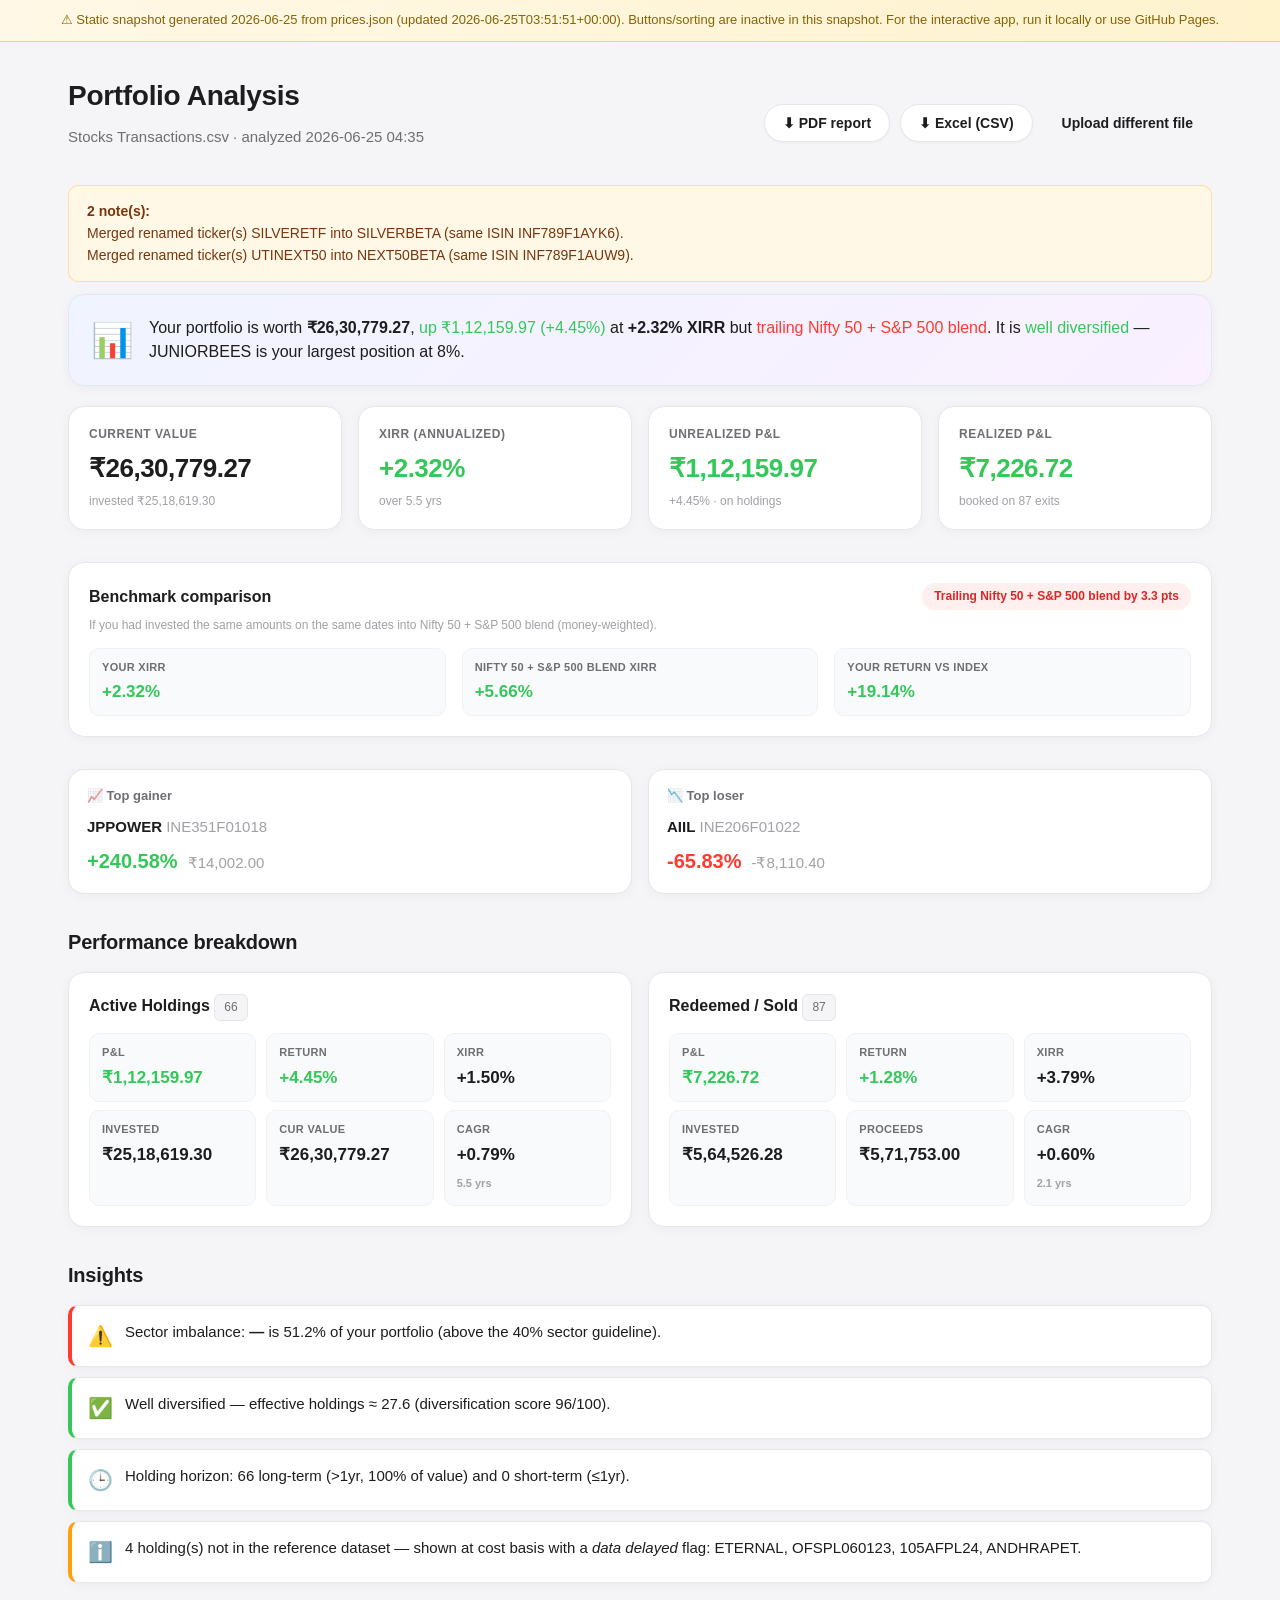
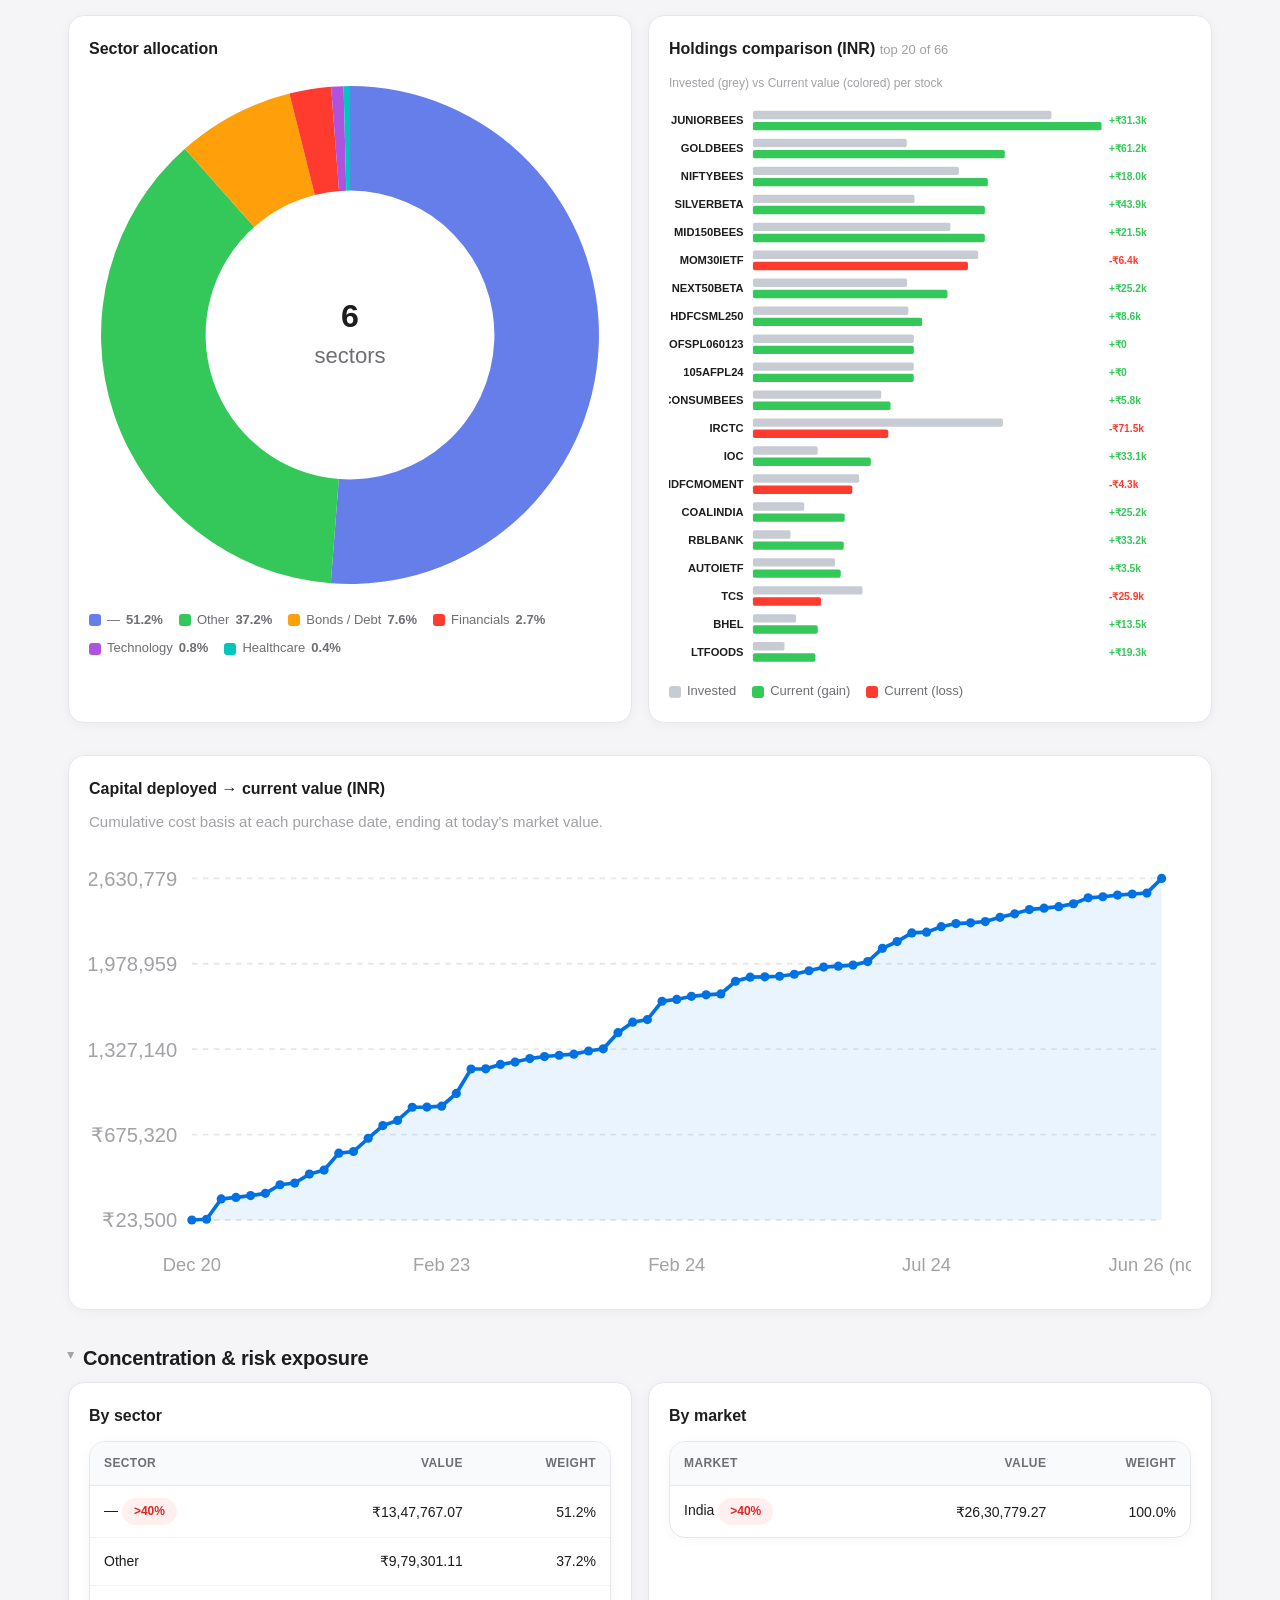
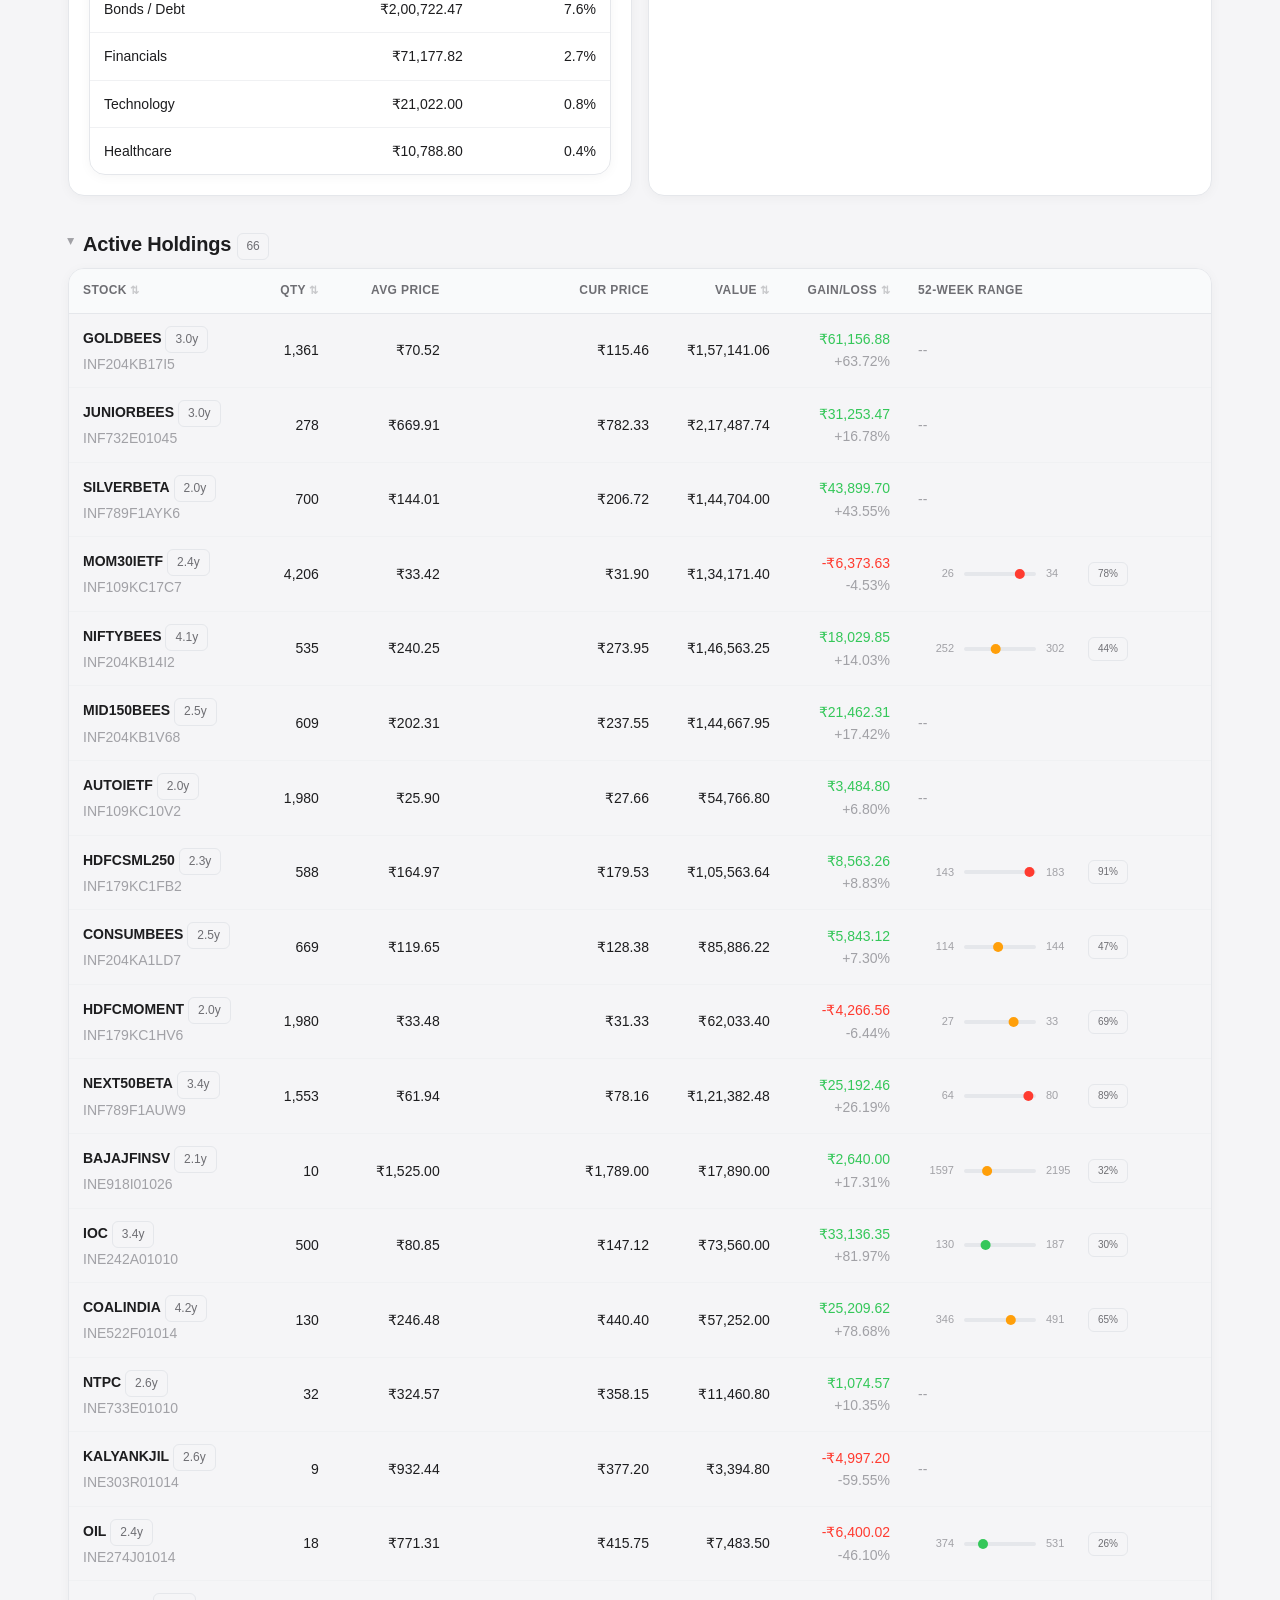
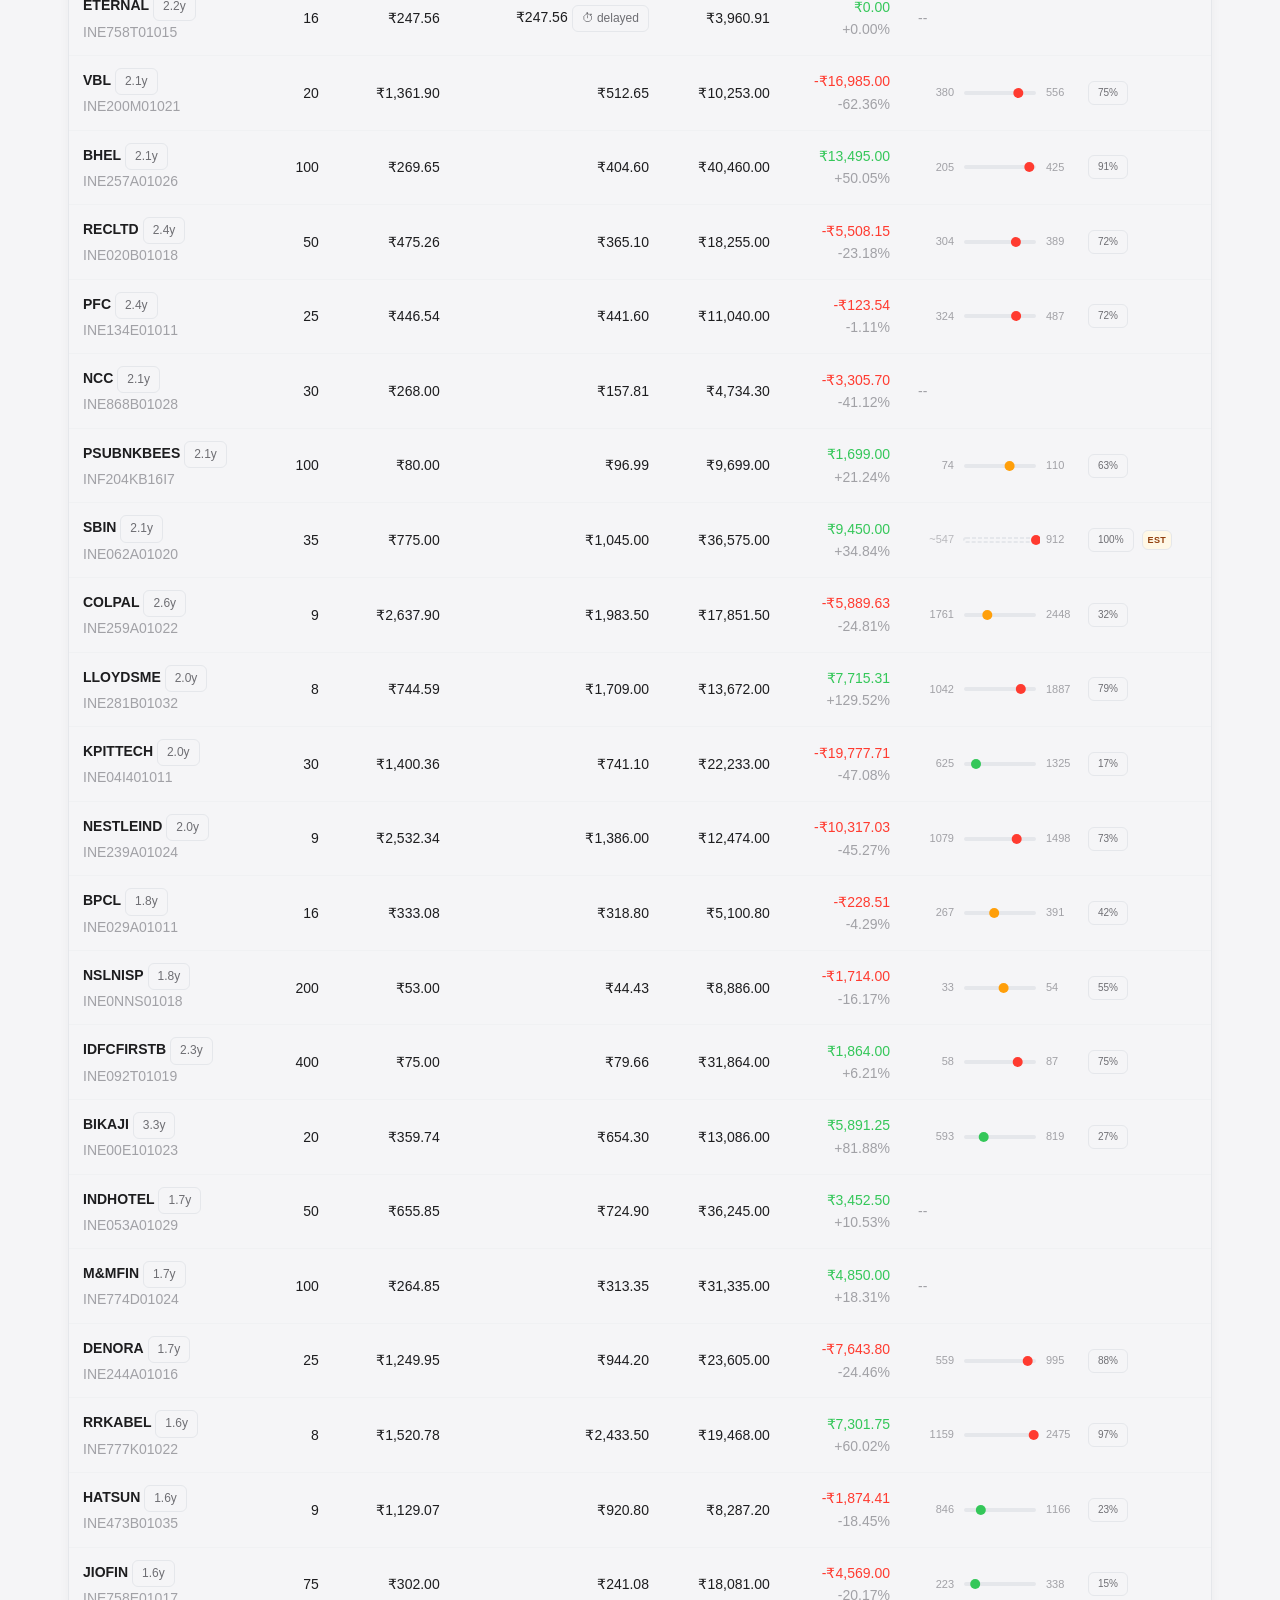
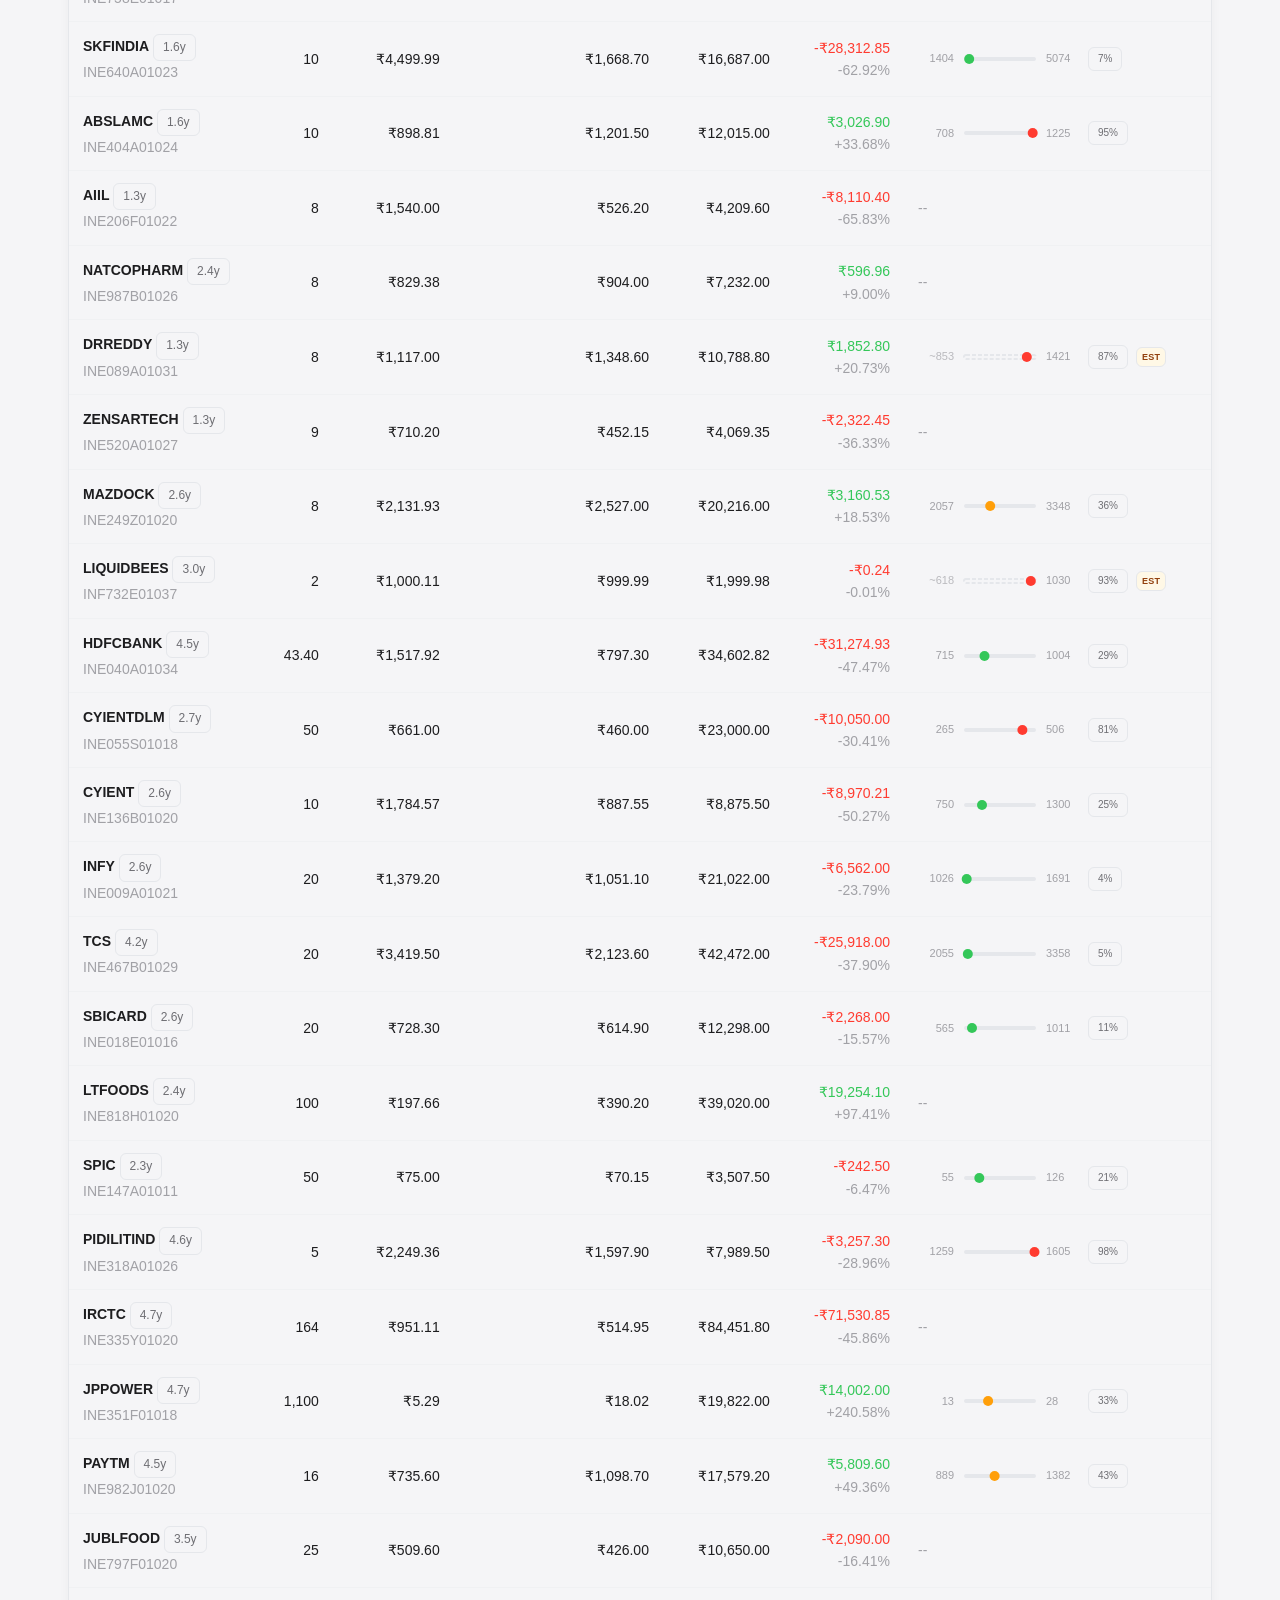
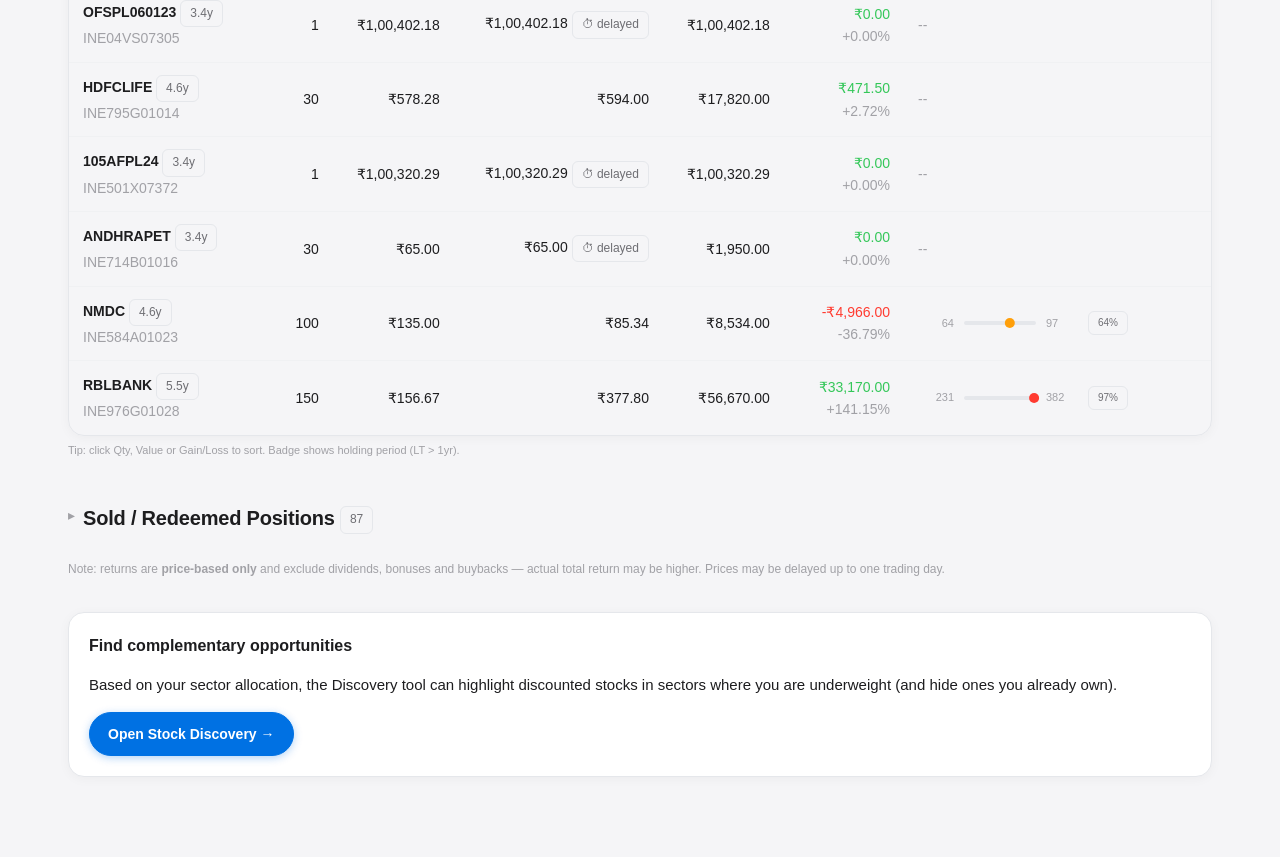
==== preview.html @ b71fe70f "Add static dashboard snapshot (preview.html) + generator preview.html is a self-contained render of " ====
<!DOCTYPE html>
<html lang="en"><head><meta charset="utf-8"><meta name="viewport" content="width=device-width, initial-scale=1"><title>Portfolio Snapshot — Stocks Transactions.csv</title><style>
:root {
  --bg: #f5f5f7;
  --bg-elev: #ffffff;
  --bg-card: #ffffff;
  --bg-card-2: #f9fafb;
  --border: #e5e7eb;
  --border-light: #f0f1f3;
  --text: #1d1d1f;
  --text-dim: #6e6e73;
  --text-faint: #a1a1a6;
  --accent: #0071e3;
  --accent-2: #0077ed;
  --accent-gradient: linear-gradient(135deg, #667eea 0%, #764ba2 100%);
  --green: #34c759;
  --green-bg: rgba(52, 199, 89, 0.1);
  --green-light: #e8faf0;
  --amber: #ff9f0a;
  --amber-bg: rgba(255, 159, 10, 0.1);
  --amber-light: #fff8e6;
  --red: #ff3b30;
  --red-bg: rgba(255, 59, 48, 0.08);
  --red-light: #fff0ef;
  --purple: #af52de;
  --purple-bg: rgba(175, 82, 222, 0.08);
  --blue-light: #e8f4fd;
  --radius: 16px;
  --radius-sm: 10px;
  --shadow: 0 4px 24px rgba(0, 0, 0, 0.06);
  --shadow-lg: 0 12px 40px rgba(0, 0, 0, 0.1);
  --shadow-card: 0 2px 12px rgba(0, 0, 0, 0.04);
  --maxw: 1200px;
  --header-h: 64px;
}

* { box-sizing: border-box; }

html, body {
  margin: 0;
  padding: 0;
  background: var(--bg);
  color: var(--text);
  font-family: -apple-system, BlinkMacSystemFont, "SF Pro Display", "SF Pro Text", "Helvetica Neue", Helvetica, Arial, sans-serif;
  font-size: 15px;
  line-height: 1.6;
  -webkit-font-smoothing: antialiased;
  -moz-osx-font-smoothing: grayscale;
}

a { color: var(--accent); text-decoration: none; transition: color 0.15s; }
a:hover { color: var(--accent-2); text-decoration: none; }

/* ---------- Header / Nav ---------- */
.app-header {
  display: flex;
  align-items: center;
  justify-content: space-between;
  gap: 16px;
  padding: 0 28px;
  height: var(--header-h);
  background: rgba(255, 255, 255, 0.8);
  backdrop-filter: saturate(180%) blur(20px);
  -webkit-backdrop-filter: saturate(180%) blur(20px);
  border-bottom: 1px solid var(--border-light);
  position: sticky;
  top: 0;
  z-index: 50;
  flex-wrap: wrap;
}
.brand { display: flex; align-items: center; gap: 12px; cursor: pointer; }
.brand-mark {
  width: 36px; height: 36px;
  display: grid; place-items: center;
  background: var(--accent-gradient);
  border-radius: 10px;
  font-weight: 800;
  font-size: 14px;
  color: #fff;
  letter-spacing: 0.5px;
  box-shadow: 0 2px 8px rgba(102, 126, 234, 0.3);
}
.brand-text { display: flex; flex-direction: column; line-height: 1.2; }
.brand-text strong { font-size: 15px; font-weight: 700; color: var(--text); }
.brand-text small { color: var(--text-dim); font-size: 11px; font-weight: 500; }

.main-nav { display: flex; gap: 4px; flex-wrap: wrap; }
.main-nav a {
  padding: 8px 14px;
  border-radius: 20px;
  color: var(--text-dim);
  font-weight: 500;
  font-size: 14px;
  white-space: nowrap;
  transition: all 0.15s;
}
.main-nav a:hover { background: var(--bg); color: var(--text); }
.main-nav a.active {
  background: var(--accent);
  color: #fff;
  box-shadow: 0 2px 8px rgba(0, 113, 227, 0.3);
}
.badge {
  display: inline-grid; place-items: center;
  min-width: 18px; height: 18px; padding: 0 5px;
  font-size: 11px; font-weight: 700;
  background: var(--bg); color: var(--text-dim);
  border-radius: 9px; margin-left: 4px;
}
.main-nav a.active .badge { background: rgba(255,255,255,0.25); color: #fff; }

.disclaimer-bar {
  background: linear-gradient(90deg, #fff8e6 0%, #fef3cd 100%);
  border-bottom: 1px solid #f0d56c;
  color: #856404;
  font-size: 13px;
  padding: 10px 28px;
  text-align: center;
  font-weight: 500;
}

/* ---------- Layout ---------- */
.app-main {
  max-width: var(--maxw);
  margin: 0 auto;
  padding: 32px 28px 80px;
  min-height: 60vh;
}
.app-footer {
  border-top: 1px solid var(--border);
  background: var(--bg-elev);
  color: var(--text-faint);
  font-size: 12px;
  padding: 24px 28px;
  text-align: center;
}
.app-footer p { margin: 4px auto; max-width: 820px; }
.footer-meta { color: var(--text-faint); }

.page-title { margin: 0 0 6px; font-size: 28px; font-weight: 700; letter-spacing: -0.3px; }
.page-sub { margin: 0 0 24px; color: var(--text-dim); font-weight: 400; }

/* ---------- Cards / Grid ---------- */
.grid { display: grid; gap: 16px; }
.grid-2 { grid-template-columns: repeat(2, 1fr); }
.grid-3 { grid-template-columns: repeat(3, 1fr); }
.grid-4 { grid-template-columns: repeat(4, 1fr); }
@media (max-width: 900px) { .grid-2, .grid-3, .grid-4 { grid-template-columns: 1fr; } }

.card {
  background: var(--bg-card);
  border: 1px solid var(--border);
  border-radius: var(--radius);
  padding: 20px;
  box-shadow: var(--shadow-card);
  transition: transform 0.15s, box-shadow 0.15s;
}
.card h3 { margin: 0 0 12px; font-size: 16px; font-weight: 600; }
.card-section-title { margin: 32px 0 14px; font-size: 20px; font-weight: 700; letter-spacing: -0.2px; }

.stat {
  background: var(--bg-card);
  border: 1px solid var(--border);
  border-radius: var(--radius);
  padding: 18px 20px;
  box-shadow: var(--shadow-card);
}
.stat .label { color: var(--text-dim); font-size: 12px; text-transform: uppercase; letter-spacing: 0.5px; font-weight: 600; }
.stat .value { font-size: 26px; font-weight: 700; margin-top: 4px; letter-spacing: -0.5px; }
.stat .sub { font-size: 12px; color: var(--text-faint); margin-top: 2px; }

/* ---------- Home ---------- */
.hero { text-align: center; padding: 40px 0 20px; }
.hero h1 {
  font-size: 40px; margin: 0 0 12px; font-weight: 800; letter-spacing: -0.8px;
  background: var(--accent-gradient);
  -webkit-background-clip: text;
  -webkit-text-fill-color: transparent;
  background-clip: text;
}
.hero p { color: var(--text-dim); max-width: 700px; margin: 0 auto 28px; font-size: 17px; line-height: 1.6; }
.tool-cards { margin-top: 20px; }
.tool-card {
  display: flex; flex-direction: column; gap: 10px;
  cursor: pointer; transition: transform 0.2s, box-shadow 0.2s;
  border-radius: var(--radius);
}
.tool-card:hover { transform: translateY(-4px); box-shadow: var(--shadow-lg); border-color: var(--accent); }
.tool-card .tc-icon { font-size: 34px; }
.tool-card h3 { font-size: 18px; margin: 0; font-weight: 700; }
.tool-card p { color: var(--text-dim); margin: 0; font-size: 14px; }
.tool-card .tc-cta { color: var(--accent); font-weight: 600; margin-top: auto; }

/* ---------- Buttons / Inputs ---------- */
.btn {
  display: inline-flex; align-items: center; gap: 6px;
  padding: 10px 18px; border-radius: 22px;
  border: 1px solid var(--border); background: var(--bg-card);
  color: var(--text); font-weight: 600; font-size: 14px; cursor: pointer;
  transition: all 0.15s;
  box-shadow: 0 1px 3px rgba(0,0,0,0.04);
}
.btn:hover { border-color: var(--accent); color: var(--accent); box-shadow: 0 2px 8px rgba(0,113,227,0.1); }
.btn-primary {
  background: var(--accent); border-color: var(--accent); color: #fff;
  box-shadow: 0 2px 8px rgba(0, 113, 227, 0.3);
}
.btn-primary:hover { background: var(--accent-2); border-color: var(--accent-2); box-shadow: 0 4px 12px rgba(0, 113, 227, 0.4); }
.btn-ghost { background: transparent; border-color: transparent; box-shadow: none; }
.btn-ghost:hover { background: var(--bg); }
.btn-sm { padding: 6px 12px; font-size: 12px; border-radius: 16px; }
.btn-row { display: flex; gap: 10px; flex-wrap: wrap; }

select, input[type="text"], input[type="number"], input[type="search"] {
  background: var(--bg-card);
  border: 1px solid var(--border);
  color: var(--text);
  padding: 9px 12px;
  border-radius: var(--radius-sm);
  font-size: 14px;
  transition: border-color 0.15s, box-shadow 0.15s;
}
select:focus, input:focus { outline: none; border-color: var(--accent); box-shadow: 0 0 0 3px rgba(0,113,227,0.1); }
label.field { display: flex; flex-direction: column; gap: 5px; font-size: 12px; color: var(--text-dim); font-weight: 600; }

/* ---------- Filters ---------- */
.filters {
  display: flex; gap: 14px; flex-wrap: wrap; align-items: flex-end;
  background: var(--bg-card); border: 1px solid var(--border);
  border-radius: var(--radius); padding: 18px; margin-bottom: 18px;
  box-shadow: var(--shadow-card);
}
.filters .field { min-width: 150px; }
.filters .spacer { flex: 1; }

/* ---------- Tables ---------- */
.table-wrap { overflow-x: auto; border: 1px solid var(--border); border-radius: var(--radius); box-shadow: var(--shadow-card); }
table { width: 100%; border-collapse: collapse; font-size: 14px; }
thead th {
  text-align: left; padding: 12px 14px; background: var(--bg-card-2);
  color: var(--text-dim); font-weight: 600; white-space: nowrap; font-size: 12px;
  text-transform: uppercase; letter-spacing: 0.4px;
  border-bottom: 1px solid var(--border); position: sticky; top: 0;
}
tbody td { padding: 12px 14px; border-bottom: 1px solid var(--border-light); }
tbody tr:last-child td { border-bottom: none; }
tbody tr.clickable { cursor: pointer; transition: background 0.12s; }
tbody tr.clickable:hover { background: var(--blue-light); }
tbody tr.complement { background: rgba(0, 113, 227, 0.04); }
.num { text-align: right; font-variant-numeric: tabular-nums; }
.muted { color: var(--text-faint); }

/* ---------- Tier pills / chips ---------- */
.pill {
  display: inline-block; padding: 4px 12px; border-radius: 999px;
  font-size: 12px; font-weight: 700; white-space: nowrap;
}
.pill-green { background: var(--green-light); color: #15803d; }
.pill-amber { background: var(--amber-light); color: #92400e; }
.pill-red { background: var(--red-light); color: #dc2626; }
.pill-blue { background: var(--blue-light); color: var(--accent); }
.pill-grey { background: var(--bg); color: var(--text-dim); }

.chip {
  display: inline-block; padding: 3px 9px; border-radius: 6px;
  background: var(--bg); color: var(--text-dim); font-size: 12px;
  border: 1px solid var(--border); font-weight: 500;
}

.pos { color: var(--green); }
.neg { color: var(--red); }

/* ---------- Score bar ---------- */
.score-bar { display: flex; gap: 3px; }
.score-bar .seg { width: 14px; height: 8px; border-radius: 3px; background: var(--border); }
.score-bar .seg.on-green { background: var(--green); }
.score-bar .seg.on-amber { background: var(--amber); }
.score-bar .seg.on-red { background: var(--red); }

/* ---------- Upload ---------- */
.dropzone {
  border: 2px dashed var(--border); border-radius: var(--radius);
  padding: 48px; text-align: center; color: var(--text-dim);
  background: var(--bg-card); cursor: pointer; transition: all 0.2s;
}
.dropzone.drag { border-color: var(--accent); background: var(--blue-light); }
.dropzone:hover { border-color: var(--accent); }
.dropzone strong { color: var(--text); }

.alert {
  padding: 14px 18px; border-radius: var(--radius-sm); margin: 12px 0; font-size: 14px;
  border: 1px solid transparent;
}
.alert-error { background: var(--red-light); border-color: rgba(255,59,48,0.2); color: #991b1b; }
.alert-warn { background: var(--amber-light); border-color: rgba(255,159,10,0.3); color: #78350f; }
.alert-info { background: var(--blue-light); border-color: rgba(0,113,227,0.2); color: #1e40af; }
.alert-ok { background: var(--green-light); border-color: rgba(52,199,89,0.3); color: #166534; }

/* ---------- Insights ---------- */
.insight-list { list-style: none; padding: 0; margin: 0; display: grid; gap: 10px; }
.insight-list li {
  display: flex; gap: 12px; align-items: flex-start;
  background: var(--bg-card); border: 1px solid var(--border);
  border-left-width: 4px; border-radius: var(--radius-sm); padding: 14px 16px;
  box-shadow: var(--shadow-card);
}
.insight-list li.sev-high { border-left-color: var(--red); }
.insight-list li.sev-med { border-left-color: var(--amber); }
.insight-list li.sev-low { border-left-color: var(--green); }
.insight-list .ic { font-size: 20px; }

/* ---------- Modal ---------- */
.modal-host { position: fixed; inset: 0; z-index: 100; display: grid; place-items: center; }
.modal-host.hidden { display: none; }
.modal-backdrop { position: absolute; inset: 0; background: rgba(0,0,0,0.4); backdrop-filter: blur(4px); }
.modal-panel {
  position: relative; background: var(--bg-card); border: 1px solid var(--border);
  border-radius: 20px; width: min(720px, 92vw); max-height: 88vh; overflow-y: auto;
  padding: 28px; box-shadow: var(--shadow-lg);
}
.modal-close {
  position: absolute; top: 14px; right: 18px; background: var(--bg);
  border: none; color: var(--text-dim); font-size: 22px; cursor: pointer;
  width: 32px; height: 32px; border-radius: 50%; display: grid; place-items: center;
  transition: background 0.15s;
}
.modal-close:hover { background: var(--border); color: var(--text); }

/* ---------- Detail card ---------- */
.detail-head { display: flex; justify-content: space-between; align-items: flex-start; gap: 16px; flex-wrap: wrap; }
.detail-head .ticker { font-size: 24px; font-weight: 800; letter-spacing: -0.3px; }
.detail-head .name { color: var(--text-dim); }
.detail-metrics { display: grid; grid-template-columns: repeat(3, 1fr); gap: 12px; margin: 20px 0; }
@media (max-width: 600px) { .detail-metrics { grid-template-columns: repeat(2,1fr); } }
.detail-metrics .m { background: var(--bg-card-2); border-radius: var(--radius-sm); padding: 12px 14px; border: 1px solid var(--border-light); }
.detail-metrics .m .l { font-size: 11px; color: var(--text-dim); text-transform: uppercase; font-weight: 600; letter-spacing: 0.3px; }
.detail-metrics .m .v { font-size: 20px; font-weight: 700; }

.criteria-list { list-style: none; padding: 0; margin: 14px 0 0; display: grid; gap: 8px; }
.criteria-list li {
  display: flex; align-items: center; gap: 10px;
  padding: 10px 14px; border-radius: var(--radius-sm); background: var(--bg-card-2);
  border: 1px solid var(--border-light);
}
.criteria-list .ck { width: 24px; height: 24px; border-radius: 50%; display: grid; place-items: center; font-size: 13px; font-weight: 800; flex: none; }
.criteria-list .ck.pass { background: var(--green-light); color: var(--green); }
.criteria-list .ck.fail { background: var(--red-light); color: var(--red); }
.criteria-list .ct { flex: 1; }
.criteria-list .ct small { display: block; color: var(--text-faint); font-size: 12px; }

/* ---------- Charts ---------- */
.chart-legend { display: flex; flex-wrap: wrap; gap: 8px 16px; margin-top: 14px; font-size: 13px; }
.chart-legend .lg { display: flex; align-items: center; gap: 6px; color: var(--text-dim); }
.chart-legend .sw { width: 12px; height: 12px; border-radius: 3px; }
svg.chart { width: 100%; height: auto; display: block; }

/* ---------- Toast ---------- */
.toast-host { position: fixed; bottom: 24px; right: 24px; z-index: 200; display: flex; flex-direction: column; gap: 8px; }
.toast {
  background: var(--bg-card); border: 1px solid var(--border);
  border-left: 4px solid var(--accent);
  padding: 12px 18px; border-radius: var(--radius-sm); box-shadow: var(--shadow-lg); font-size: 14px;
  animation: toastin 0.2s ease; max-width: 340px;
}
.toast.ok { border-left-color: var(--green); }
.toast.err { border-left-color: var(--red); }
@keyframes toastin { from { opacity: 0; transform: translateY(10px); } to { opacity: 1; transform: none; } }

/* ---------- Misc ---------- */
.hidden { display: none !important; }
.row-between { display: flex; justify-content: space-between; align-items: center; gap: 12px; flex-wrap: wrap; }
.section-gap { margin-top: 32px; }
.empty-state { text-align: center; color: var(--text-dim); padding: 48px 20px; }
.empty-state .es-icon { font-size: 44px; margin-bottom: 10px; }
.help-block { background: var(--bg-card); border: 1px solid var(--border); border-radius: var(--radius); padding: 20px; box-shadow: var(--shadow-card); }
.help-block ol { margin: 10px 0; padding-left: 22px; }
.help-block li { margin: 8px 0; }
code.inline { background: var(--bg); padding: 2px 8px; border-radius: 6px; border: 1px solid var(--border); font-size: 13px; font-family: "SF Mono", Menlo, monospace; }

/* ---------- Print ---------- */
@media print {
  .no-print { display: none !important; }
  body { background: #fff; color: #111; }
  .card, .stat, .table-wrap, .insight-list li { border-color: #ddd; background: #fff; box-shadow: none; }
  thead th { background: #f4f6f8; color: #333; }
  .app-main { max-width: 100%; padding: 0; }
  .pos { color: #15803d; } .neg { color: #dc2626; }
  .app-header { position: static; backdrop-filter: none; }
}


/* ---------- Segment metric blocks ---------- */
.m { background: var(--bg-card-2); border-radius: var(--radius-sm); padding: 10px 12px; border: 1px solid var(--border-light); }
.m .l { font-size: 11px; color: var(--text-dim); text-transform: uppercase; font-weight: 600; letter-spacing: 0.3px; }
.m .v { font-size: 17px; font-weight: 700; margin-top: 2px; }
.grid-1 { grid-template-columns: 1fr; }


/* ---------- Collapsible sections ---------- */
.section-collapse { margin: 0; }
.section-collapse > summary {
  list-style: none;
  cursor: pointer;
  display: flex;
  align-items: center;
  gap: 8px;
  user-select: none;
}
.section-collapse > summary::-webkit-details-marker { display: none; }
.section-collapse > summary h2 { margin-bottom: 8px; }
.section-collapse > summary::before {
  content: "▸";
  color: var(--text-faint);
  font-size: 14px;
  transition: transform 0.15s;
  margin-top: 18px;
}
.section-collapse[open] > summary::before { transform: rotate(90deg); }
.section-collapse > summary:hover h2 { color: var(--accent); }
.section-collapse .chip { vertical-align: middle; }


/* ---------- Headline verdict card ---------- */
.verdict-card {
  display: flex;
  align-items: center;
  gap: 16px;
  background: linear-gradient(135deg, #f0f4ff 0%, #faf0ff 100%);
  border: 1px solid #dfe6ff;
  border-radius: var(--radius);
  padding: 18px 22px;
  margin-bottom: 20px;
  box-shadow: var(--shadow-card);
}
.verdict-icon { font-size: 34px; flex: none; }
.verdict-text { font-size: 16px; line-height: 1.5; color: var(--text); }
.verdict-text strong { font-weight: 700; }

/* ---------- Top gainer / loser callouts ---------- */
.callout { padding: 16px 18px; }
.callout-title { font-size: 13px; font-weight: 700; color: var(--text-dim); margin-bottom: 8px; }
.callout-body { display: flex; flex-direction: column; gap: 6px; }
.callout-figures { display: flex; align-items: baseline; gap: 10px; }

/* ---------- Sortable table headers ---------- */
th.sortable { cursor: pointer; user-select: none; transition: color 0.12s; }
th.sortable:hover { color: var(--accent); }
th.sortable::after { content: " ⇅"; opacity: 0.35; font-size: 11px; }
th.sortable.sort-asc::after { content: " ↑"; opacity: 1; color: var(--accent); }
th.sortable.sort-desc::after { content: " ↓"; opacity: 1; color: var(--accent); }



/* ---------- 52-week sparkline estimation indicator ---------- */
.sparkline-52w { white-space: nowrap; }
.chip-est {
  background: var(--amber-light);
  color: #92400e;
  font-size: 9px !important;
  padding: 2px 5px;
  margin-left: 2px;
  font-weight: 600;
  text-transform: uppercase;
  letter-spacing: 0.3px;
  cursor: help;
}



/* ==========================================================================
   DARK MODE
   Automatically activates when user's system preference is set to dark mode.
   All colors are adjusted for comfortable viewing in low-light conditions.
   ========================================================================== */

@media (prefers-color-scheme: dark) {
  :root {
    --bg: #0d0d0f;
    --bg-elev: #1c1c1e;
    --bg-card: #1c1c1e;
    --bg-card-2: #2c2c2e;
    --border: #38383a;
    --border-light: #2c2c2e;
    --text: #f5f5f7;
    --text-dim: #a1a1a6;
    --text-faint: #6e6e73;
    --accent: #0a84ff;
    --accent-2: #409cff;
    --accent-gradient: linear-gradient(135deg, #667eea 0%, #764ba2 100%);
    --green: #30d158;
    --green-bg: rgba(48, 209, 88, 0.15);
    --green-light: rgba(48, 209, 88, 0.2);
    --amber: #ff9f0a;
    --amber-bg: rgba(255, 159, 10, 0.15);
    --amber-light: rgba(255, 159, 10, 0.2);
    --red: #ff453a;
    --red-bg: rgba(255, 69, 58, 0.15);
    --red-light: rgba(255, 69, 58, 0.2);
    --purple: #bf5af2;
    --purple-bg: rgba(191, 90, 242, 0.15);
    --blue-light: rgba(10, 132, 255, 0.15);
    --shadow: 0 4px 24px rgba(0, 0, 0, 0.3);
    --shadow-lg: 0 12px 40px rgba(0, 0, 0, 0.4);
    --shadow-card: 0 2px 12px rgba(0, 0, 0, 0.2);
  }

  /* Header adjustments for dark mode */
  .app-header {
    background: rgba(28, 28, 30, 0.85);
    border-bottom-color: var(--border);
  }

  /* Brand mark keeps its gradient */
  .brand-mark {
    box-shadow: 0 2px 8px rgba(102, 126, 234, 0.4);
  }

  /* Pills need adjusted colors for dark backgrounds */
  .pill-green { background: var(--green-light); color: #30d158; }
  .pill-amber { background: var(--amber-light); color: #ff9f0a; }
  .pill-red { background: var(--red-light); color: #ff453a; }
  .pill-blue { background: var(--blue-light); color: var(--accent); }
  .pill-grey { background: var(--bg-card-2); color: var(--text-dim); }

  /* Chips */
  .chip {
    background: var(--bg-card-2);
    border-color: var(--border);
  }

  /* Estimation chip for 52w sparkline */
  .chip-est {
    background: var(--amber-light);
    color: #ff9f0a;
  }

  /* Alerts */
  .alert-error { background: var(--red-light); border-color: rgba(255, 69, 58, 0.3); color: #ff6961; }
  .alert-warn { background: var(--amber-light); border-color: rgba(255, 159, 10, 0.3); color: #ffb340; }
  .alert-info { background: var(--blue-light); border-color: rgba(10, 132, 255, 0.3); color: #64b5f6; }
  .alert-ok { background: var(--green-light); border-color: rgba(48, 209, 88, 0.3); color: #4ade80; }

  /* Disclaimer bar */
  .disclaimer-bar {
    background: linear-gradient(90deg, rgba(255, 159, 10, 0.15) 0%, rgba(255, 159, 10, 0.1) 100%);
    border-bottom-color: rgba(255, 159, 10, 0.3);
    color: #ffb340;
  }

  /* Dropzone */
  .dropzone {
    border-color: var(--border);
    background: var(--bg-card);
  }
  .dropzone.drag {
    border-color: var(--accent);
    background: var(--blue-light);
  }

  /* Tables */
  thead th {
    background: var(--bg-card-2);
    color: var(--text-dim);
    border-bottom-color: var(--border);
  }
  tbody td {
    border-bottom-color: var(--border-light);
  }
  tbody tr.clickable:hover {
    background: var(--blue-light);
  }
  tbody tr.complement {
    background: rgba(10, 132, 255, 0.08);
  }

  /* Insight list severity colors */
  .insight-list li.sev-high { border-left-color: var(--red); }
  .insight-list li.sev-med { border-left-color: var(--amber); }
  .insight-list li.sev-low { border-left-color: var(--green); }

  /* Criteria list checkmarks */
  .criteria-list .ck.pass { background: var(--green-light); color: var(--green); }
  .criteria-list .ck.fail { background: var(--red-light); color: var(--red); }

  /* Score bar segments */
  .score-bar .seg { background: var(--border); }
  .score-bar .seg.on-green { background: var(--green); }
  .score-bar .seg.on-amber { background: var(--amber); }
  .score-bar .seg.on-red { background: var(--red); }

  /* Modal */
  .modal-backdrop {
    background: rgba(0, 0, 0, 0.7);
  }
  .modal-panel {
    background: var(--bg-card);
    border-color: var(--border);
  }
  .modal-close {
    background: var(--bg-card-2);
    color: var(--text-dim);
  }
  .modal-close:hover {
    background: var(--border);
    color: var(--text);
  }

  /* Toast */
  .toast {
    background: var(--bg-card);
    border-color: var(--border);
  }

  /* Buttons */
  .btn {
    background: var(--bg-card);
    border-color: var(--border);
    color: var(--text);
  }
  .btn:hover {
    border-color: var(--accent);
    color: var(--accent);
  }
  .btn-primary {
    background: var(--accent);
    border-color: var(--accent);
    color: #fff;
  }
  .btn-primary:hover {
    background: var(--accent-2);
    border-color: var(--accent-2);
  }
  .btn-ghost {
    background: transparent;
    border-color: transparent;
  }
  .btn-ghost:hover {
    background: var(--bg-card-2);
  }

  /* Form inputs */
  select, input[type="text"], input[type="number"], input[type="search"] {
    background: var(--bg-card);
    border-color: var(--border);
    color: var(--text);
  }
  select:focus, input:focus {
    border-color: var(--accent);
    box-shadow: 0 0 0 3px rgba(10, 132, 255, 0.2);
  }

  /* Filters panel */
  .filters {
    background: var(--bg-card);
    border-color: var(--border);
  }

  /* Code blocks */
  code.inline {
    background: var(--bg-card-2);
    border-color: var(--border);
  }

  /* Help block */
  .help-block {
    background: var(--bg-card);
    border-color: var(--border);
  }

  /* Verdict card */
  .verdict-card {
    background: linear-gradient(135deg, rgba(102, 126, 234, 0.15) 0%, rgba(118, 75, 162, 0.15) 100%);
    border-color: rgba(102, 126, 234, 0.3);
  }

  /* Tool cards on home page */
  .tool-card:hover {
    border-color: var(--accent);
  }

  /* Metric blocks */
  .m {
    background: var(--bg-card-2);
    border-color: var(--border-light);
  }
  .detail-metrics .m {
    background: var(--bg-card-2);
    border-color: var(--border-light);
  }

  /* Charts - SVG text should be light */
  svg.chart text {
    fill: var(--text);
  }

  /* Sortable table header hover */
  th.sortable:hover {
    color: var(--accent);
  }
  th.sortable.sort-asc::after,
  th.sortable.sort-desc::after {
    color: var(--accent);
  }

  /* Scrollbar styling for dark mode (WebKit browsers) */
  ::-webkit-scrollbar {
    width: 10px;
    height: 10px;
  }
  ::-webkit-scrollbar-track {
    background: var(--bg);
  }
  ::-webkit-scrollbar-thumb {
    background: var(--border);
    border-radius: 5px;
  }
  ::-webkit-scrollbar-thumb:hover {
    background: var(--text-faint);
  }
}

/* Dark mode print override - always print in light mode for readability */
@media print {
  :root {
    --bg: #fff;
    --bg-elev: #fff;
    --bg-card: #fff;
    --bg-card-2: #f4f6f8;
    --border: #ddd;
    --text: #111;
    --text-dim: #555;
    --text-faint: #888;
  }
}

</style></head><body><div class="disclaimer-bar">⚠ Static snapshot generated 2026-06-25 from prices.json (updated 2026-06-25T03:51:51+00:00). Buttons/sorting are inactive in this snapshot. For the interactive app, run it locally or use GitHub Pages.</div><main class="app-main"><div class="row-between"><div><h1 class="page-title">Portfolio Analysis</h1><p class="page-sub">Stocks Transactions.csv · analyzed 2026-06-25 04:35</p></div><div class="btn-row no-print"><button class="btn" id="btn-report-pdf">⬇ PDF report</button><button class="btn" id="btn-report-xls">⬇ Excel (CSV)</button><button class="btn btn-ghost" id="btn-reupload">Upload different file</button></div></div><div class="alert alert-warn no-print"><strong>2 note(s):</strong><br>Merged renamed ticker(s) SILVERETF into SILVERBETA (same ISIN INF789F1AYK6).<br>Merged renamed ticker(s) UTINEXT50 into NEXT50BETA (same ISIN INF789F1AUW9).</div><div class="verdict-card no-print"><div class="verdict-icon">📊</div><div class="verdict-text">Your portfolio is worth <strong>₹26,30,779.27</strong>, <span class="pos">up ₹1,12,159.97 (+4.45%)</span> at <strong>+2.32% XIRR</strong> but <span class="neg">trailing Nifty 50 + S&amp;P 500 blend</span>. It is <span class="pos">well diversified</span> — JUNIORBEES is your largest position at 8%.</div></div><div class="grid grid-4"><div class="stat"><div class="label">Current value</div><div class="value">₹26,30,779.27</div><div class="sub">invested ₹25,18,619.30</div></div><div class="stat"><div class="label">XIRR (annualized)</div><div class="value"><span class="pos">+2.32%</span></div><div class="sub">over 5.5 yrs</div></div><div class="stat"><div class="label">Unrealized P&amp;L</div><div class="value"><span class="pos">₹1,12,159.97</span></div><div class="sub">+4.45% · on holdings</div></div><div class="stat"><div class="label">Realized P&amp;L</div><div class="value"><span class="pos">₹7,226.72</span></div><div class="sub">booked on 87 exits</div></div></div><div class="card section-gap"><div class="row-between"><h3 style="margin:0">Benchmark comparison</h3><span class="pill pill-red">Trailing Nifty 50 + S&P 500 blend by 3.3 pts</span></div><p class="muted" style="margin:6px 0 12px;font-size:12px">If you had invested the same amounts on the same dates into Nifty 50 + S&amp;P 500 blend (money-weighted).</p><div class="grid grid-3"><div class="m"><div class="l">Your XIRR</div><div class="v"><span class="pos">+2.32%</span></div></div><div class="m"><div class="l">Nifty 50 + S&amp;P 500 blend XIRR</div><div class="v"><span class="pos">+5.66%</span></div></div><div class="m"><div class="l">Your return vs index</div><div class="v"><span class="pos">+19.14%</span></div></div></div></div><div class="grid grid-2 section-gap"><div class="card callout"><div class="callout-title">📈 Top gainer</div><div class="callout-body"><div><strong>JPPOWER</strong> <span class="muted">INE351F01018</span></div><div class="callout-figures"><span class="pos" style="font-size:20px;font-weight:700">+240.58%</span><span class="muted">₹14,002.00</span></div></div></div><div class="card callout"><div class="callout-title">📉 Top loser</div><div class="callout-body"><div><strong>AIIL</strong> <span class="muted">INE206F01022</span></div><div class="callout-figures"><span class="neg" style="font-size:20px;font-weight:700">-65.83%</span><span class="muted">-₹8,110.40</span></div></div></div></div><h2 class="card-section-title">Performance breakdown</h2><div class="grid grid-2"><div class="card"><h3>Active Holdings <span class="chip">66</span></h3><div class="grid grid-3" style="gap:10px;margin-top:12px"><div class="m"><div class="l">P&L</div><div class="v pos">₹1,12,159.97</div></div><div class="m"><div class="l">Return</div><div class="v pos">+4.45%</div></div><div class="m"><div class="l">XIRR</div><div class="v">+1.50%</div></div></div><div class="grid grid-3" style="gap:10px;margin-top:8px"><div class="m"><div class="l">Invested</div><div class="v">₹25,18,619.30</div></div><div class="m"><div class="l">Cur value</div><div class="v">₹26,30,779.27</div></div><div class="m"><div class="l">CAGR</div><div class="v">+0.79%<br><span class="muted" style="font-size:11px">5.5 yrs</span></div></div></div></div><div class="card"><h3>Redeemed / Sold <span class="chip">87</span></h3><div class="grid grid-3" style="gap:10px;margin-top:12px"><div class="m"><div class="l">P&L</div><div class="v pos">₹7,226.72</div></div><div class="m"><div class="l">Return</div><div class="v pos">+1.28%</div></div><div class="m"><div class="l">XIRR</div><div class="v">+3.79%</div></div></div><div class="grid grid-3" style="gap:10px;margin-top:8px"><div class="m"><div class="l">Invested</div><div class="v">₹5,64,526.28</div></div><div class="m"><div class="l">Proceeds</div><div class="v">₹5,71,753.00</div></div><div class="m"><div class="l">CAGR</div><div class="v">+0.60%<br><span class="muted" style="font-size:11px">2.1 yrs</span></div></div></div></div></div><h2 class="card-section-title">Insights</h2><ul class="insight-list"><li class="sev-high"><span class="ic">⚠️</span><span>Sector imbalance: <strong>—</strong> is 51.2% of your portfolio (above the 40% sector guideline).</span></li><li class="sev-low"><span class="ic">✅</span><span>Well diversified — effective holdings ≈ 27.6 (diversification score 96/100).</span></li><li class="sev-low"><span class="ic">🕒</span><span>Holding horizon: 66 long-term (>1yr, 100% of value) and 0 short-term (≤1yr).</span></li><li class="sev-med"><span class="ic">ℹ️</span><span>4 holding(s) not in the reference dataset — shown at cost basis with a <em>data delayed</em> flag: ETERNAL, OFSPL060123, 105AFPL24, ANDHRAPET.</span></li></ul><div class="grid grid-2 section-gap"><div class="card"><h3>Sector allocation</h3><svg class="chart" viewBox="0 0 260 260" role="img"><path d="M130 6 A124 124 0 1 1 120.42085688585817 253.62944640011452 L124.44409699379774 201.70507891206643 A71.92 71.92 0 1 0 130 58.08 Z" fill="#667eea"><title></title></path><path d="M120.42085688585817 253.62944640011452 A124 124 0 0 1 47.73740926991667 37.21602419396544 L82.28769737655166 76.18529403249995 A71.92 71.92 0 0 0 124.44409699379774 201.70507891206643 Z" fill="#34c759"><title></title></path><path d="M47.73740926991667 37.21602419396544 A124 124 0 0 1 99.80616776107703 9.73224665469229 L112.48757730142468 60.24470305972153 A71.92 71.92 0 0 0 82.28769737655166 76.18529403249995 Z" fill="#ff9f0a"><title></title></path><path d="M99.80616776107703 9.73224665469229 A124 124 0 0 1 120.58817489356095 6.357703239684994 L124.54114143826534 58.2874678790173 A71.92 71.92 0 0 0 112.48757730142468 60.24470305972153 Z" fill="#ff3b30"><title></title></path><path d="M120.58817489356095 6.357703239684994 A124 124 0 0 1 126.80521067279767 6.04116279524564 L128.14702219022266 58.103874421242466 A71.92 71.92 0 0 0 124.54114143826534 58.2874678790173 Z" fill="#af52de"><title></title></path><path d="M126.80521067279767 6.04116279524564 A124 124 0 0 1 130.00000000000009 6 L130.00000000000006 58.08 A71.92 71.92 0 0 0 128.14702219022266 58.103874421242466 Z" fill="#00c7be"><title></title></path><text x="130" y="126" text-anchor="middle" fill="var(--text)" font-size="16" font-weight="700">6</text><text x="130" y="144" text-anchor="middle" fill="var(--text-dim)" font-size="11">sectors</text></svg><div class="chart-legend"><span class="lg"><span class="sw" style="background:#667eea"></span>— <strong>51.2%</strong></span><span class="lg"><span class="sw" style="background:#34c759"></span>Other <strong>37.2%</strong></span><span class="lg"><span class="sw" style="background:#ff9f0a"></span>Bonds / Debt <strong>7.6%</strong></span><span class="lg"><span class="sw" style="background:#ff3b30"></span>Financials <strong>2.7%</strong></span><span class="lg"><span class="sw" style="background:#af52de"></span>Technology <strong>0.8%</strong></span><span class="lg"><span class="sw" style="background:#00c7be"></span>Healthcare <strong>0.4%</strong></span></div></div><div class="card"><h3>Holdings comparison (INR) <span class="muted" style="font-weight:400;font-size:13px">top 20 of 66</span></h3><p class="muted" style="margin:0 0 8px;font-size:12px">Invested (grey) vs Current value (colored) per stock</p><svg class="chart" viewBox="0 0 560 612" role="img" preserveAspectRatio="xMinYMin meet" style="width:100%;height:auto"><text x="80" y="25" text-anchor="end" fill="var(--text)" font-size="12" font-weight="600">JUNIORBEES</text><rect x="90" y="10.5" width="320.2553715441615" height="9" rx="2" fill="#c7ccd4"/><rect x="90" y="22.5" width="374" height="9" rx="2" fill="var(--green)"/><text x="472" y="25" fill="var(--green)" font-size="11" font-weight="700">+₹31.3k</text><text x="80" y="55" text-anchor="end" fill="var(--text)" font-size="12" font-weight="600">GOLDBEES</text><rect x="90" y="40.5" width="165.05796289942595" height="9" rx="2" fill="#c7ccd4"/><rect x="90" y="52.5" width="270.2256064640701" height="9" rx="2" fill="var(--green)"/><text x="472" y="55" fill="var(--green)" font-size="11" font-weight="700">+₹61.2k</text><text x="80" y="85" text-anchor="end" fill="var(--text)" font-size="12" font-weight="600">NIFTYBEES</text><rect x="90" y="70.5" width="221.03081120802486" height="9" rx="2" fill="#c7ccd4"/><rect x="90" y="82.5" width="252.03561129468724" height="9" rx="2" fill="var(--green)"/><text x="472" y="85" fill="var(--green)" font-size="11" font-weight="700">+₹18.0k</text><text x="80" y="115" text-anchor="end" fill="var(--text)" font-size="12" font-weight="600">SILVERBETA</text><rect x="90" y="100.5" width="173.34682037709345" height="9" rx="2" fill="#c7ccd4"/><rect x="90" y="112.5" width="248.83837590109678" height="9" rx="2" fill="var(--green)"/><text x="472" y="115" fill="var(--green)" font-size="11" font-weight="700">+₹43.9k</text><text x="80" y="145" text-anchor="end" fill="var(--text)" font-size="12" font-weight="600">MID150BEES</text><rect x="90" y="130.5" width="211.86899712140095" height="9" rx="2" fill="#c7ccd4"/><rect x="90" y="142.5" width="248.77638298140394" height="9" rx="2" fill="var(--green)"/><text x="472" y="145" fill="var(--green)" font-size="11" font-weight="700">+₹21.5k</text><text x="80" y="175" text-anchor="end" fill="var(--text)" font-size="12" font-weight="600">MOM30IETF</text><rect x="90" y="160.5" width="241.68645653313607" height="9" rx="2" fill="#c7ccd4"/><rect x="90" y="172.5" width="230.72612552781135" height="9" rx="2" fill="var(--red)"/><text x="472" y="175" fill="var(--red)" font-size="11" font-weight="700">-₹6.4k</text><text x="80" y="205" text-anchor="end" fill="var(--text)" font-size="12" font-weight="600">NEXT50BETA</text><rect x="90" y="190.5" width="165.41193301286776" height="9" rx="2" fill="#c7ccd4"/><rect x="90" y="202.5" width="208.73382343298982" height="9" rx="2" fill="var(--green)"/><text x="472" y="205" fill="var(--green)" font-size="11" font-weight="700">+₹25.2k</text><text x="80" y="235" text-anchor="end" fill="var(--text)" font-size="12" font-weight="600">HDFCSML250</text><rect x="90" y="220.5" width="166.80545818352797" height="9" rx="2" fill="#c7ccd4"/><rect x="90" y="232.5" width="181.53115830804992" height="9" rx="2" fill="var(--green)"/><text x="472" y="235" fill="var(--green)" font-size="11" font-weight="700">+₹8.6k</text><text x="80" y="265" text-anchor="end" fill="var(--text)" font-size="12" font-weight="600">OFSPL060123</text><rect x="90" y="250.5" width="172.65531988147927" height="9" rx="2" fill="#c7ccd4"/><rect x="90" y="262.5" width="172.65531988147927" height="9" rx="2" fill="var(--green)"/><text x="472" y="265" fill="var(--green)" font-size="11" font-weight="700">+₹0</text><text x="80" y="295" text-anchor="end" fill="var(--text)" font-size="12" font-weight="600">105AFPL24</text><rect x="90" y="280.5" width="172.51449879427685" height="9" rx="2" fill="#c7ccd4"/><rect x="90" y="292.5" width="172.51449879427685" height="9" rx="2" fill="var(--green)"/><text x="472" y="295" fill="var(--green)" font-size="11" font-weight="700">+₹0</text><text x="80" y="325" text-anchor="end" fill="var(--text)" font-size="12" font-weight="600">CONSUMBEES</text><rect x="90" y="310.5" width="137.64508932779384" height="9" rx="2" fill="#c7ccd4"/><rect x="90" y="322.5" width="147.69313562226543" height="9" rx="2" fill="var(--green)"/><text x="472" y="325" fill="var(--green)" font-size="11" font-weight="700">+₹5.8k</text><text x="80" y="355" text-anchor="end" fill="var(--text)" font-size="12" font-weight="600">IRCTC</text><rect x="90" y="340.5" width="268.23356157914924" height="9" rx="2" fill="#c7ccd4"/><rect x="90" y="352.5" width="145.22645368423986" height="9" rx="2" fill="var(--red)"/><text x="472" y="355" fill="var(--red)" font-size="11" font-weight="700">-₹71.5k</text><text x="80" y="385" text-anchor="end" fill="var(--text)" font-size="12" font-weight="600">IOC</text><rect x="90" y="370.5" width="69.51401076676783" height="9" rx="2" fill="#c7ccd4"/><rect x="90" y="382.5" width="126.49650964233662" height="9" rx="2" fill="var(--green)"/><text x="472" y="385" fill="var(--green)" font-size="11" font-weight="700">+₹33.1k</text><text x="80" y="415" text-anchor="end" fill="var(--text)" font-size="12" font-weight="600">HDFCMOMENT</text><rect x="90" y="400.5" width="114.01187506017581" height="9" rx="2" fill="#c7ccd4"/><rect x="90" y="412.5" width="106.67493992994731" height="9" rx="2" fill="var(--red)"/><text x="472" y="415" fill="var(--red)" font-size="11" font-weight="700">-₹4.3k</text><text x="80" y="445" text-anchor="end" fill="var(--text)" font-size="12" font-weight="600">COALINDIA</text><rect x="90" y="430.5" width="55.101267409372134" height="9" rx="2" fill="#c7ccd4"/><rect x="90" y="442.5" width="98.45266680319544" height="9" rx="2" fill="var(--green)"/><text x="472" y="445" fill="var(--green)" font-size="11" font-weight="700">+₹25.2k</text><text x="80" y="475" text-anchor="end" fill="var(--text)" font-size="12" font-weight="600">RBLBANK</text><rect x="90" y="460.5" width="40.41147330879433" height="9" rx="2" fill="#c7ccd4"/><rect x="90" y="472.5" width="97.45183797486699" height="9" rx="2" fill="var(--green)"/><text x="472" y="475" fill="var(--green)" font-size="11" font-weight="700">+₹33.2k</text><text x="80" y="505" text-anchor="end" fill="var(--text)" font-size="12" font-weight="600">AUTOIETF</text><rect x="90" y="490.5" width="88.1864329455996" height="9" rx="2" fill="#c7ccd4"/><rect x="90" y="502.5" width="94.17902452800328" height="9" rx="2" fill="var(--green)"/><text x="472" y="505" fill="var(--green)" font-size="11" font-weight="700">+₹3.5k</text><text x="80" y="535" text-anchor="end" fill="var(--text)" font-size="12" font-weight="600">TCS</text><rect x="90" y="520.5" width="117.60598551440187" height="9" rx="2" fill="#c7ccd4"/><rect x="90" y="532.5" width="73.03642954770692" height="9" rx="2" fill="var(--red)"/><text x="472" y="535" fill="var(--red)" font-size="11" font-weight="700">-₹25.9k</text><text x="80" y="565" text-anchor="end" fill="var(--text)" font-size="12" font-weight="600">BHEL</text><rect x="90" y="550.5" width="46.3700160753889" height="9" rx="2" fill="#c7ccd4"/><rect x="90" y="562.5" width="69.57651957760929" height="9" rx="2" fill="var(--green)"/><text x="472" y="565" fill="var(--green)" font-size="11" font-weight="700">+₹13.5k</text><text x="80" y="595" text-anchor="end" fill="var(--text)" font-size="12" font-weight="600">LTFOODS</text><rect x="90" y="580.5" width="33.99017618188501" height="9" rx="2" fill="#c7ccd4"/><rect x="90" y="592.5" width="67.10024206421934" height="9" rx="2" fill="var(--green)"/><text x="472" y="595" fill="var(--green)" font-size="11" font-weight="700">+₹19.3k</text></svg><div class="chart-legend" style="margin-top:10px"><span class="lg"><span class="sw" style="background:#c7ccd4"></span>Invested</span><span class="lg"><span class="sw" style="background:var(--green)"></span>Current (gain)</span><span class="lg"><span class="sw" style="background:var(--red)"></span>Current (loss)</span></div></div></div><div class="card section-gap"><h3>Capital deployed → current value (INR)</h3><p class="muted" style="margin-top:-4px">Cumulative cost basis at each purchase date, ending at today's market value.</p><svg class="chart" viewBox="0 0 600 240" role="img"><line x1="56" y1="202" x2="584" y2="202" stroke="var(--border)" stroke-width="1" stroke-dasharray="3 3"/><text x="48" y="206" text-anchor="end" fill="var(--text-faint)" font-size="11">₹23,500</text><line x1="56" y1="155.5" x2="584" y2="155.5" stroke="var(--border)" stroke-width="1" stroke-dasharray="3 3"/><text x="48" y="159.5" text-anchor="end" fill="var(--text-faint)" font-size="11">₹675,320</text><line x1="56" y1="109" x2="584" y2="109" stroke="var(--border)" stroke-width="1" stroke-dasharray="3 3"/><text x="48" y="113" text-anchor="end" fill="var(--text-faint)" font-size="11">₹1,327,140</text><line x1="56" y1="62.5" x2="584" y2="62.5" stroke="var(--border)" stroke-width="1" stroke-dasharray="3 3"/><text x="48" y="66.5" text-anchor="end" fill="var(--text-faint)" font-size="11">₹1,978,959</text><line x1="56" y1="16" x2="584" y2="16" stroke="var(--border)" stroke-width="1" stroke-dasharray="3 3"/><text x="48" y="20" text-anchor="end" fill="var(--text-faint)" font-size="11">₹2,630,779</text><path d="M56.0 202.0 L64.0 201.6 L72.0 190.5 L80.0 189.7 L88.0 188.7 L96.0 187.5 L104.0 182.8 L112.0 181.9 L120.0 177.0 L128.0 174.8 L136.0 165.6 L144.0 164.7 L152.0 157.5 L160.0 150.6 L168.0 147.8 L176.0 140.6 L184.0 140.5 L192.0 140.0 L200.0 133.1 L208.0 119.8 L216.0 119.7 L224.0 117.3 L232.0 116.0 L240.0 114.1 L248.0 113.0 L256.0 112.3 L264.0 111.7 L272.0 110.0 L280.0 108.8 L288.0 100.0 L296.0 94.3 L304.0 92.9 L312.0 82.9 L320.0 81.9 L328.0 80.2 L336.0 79.4 L344.0 78.9 L352.0 72.0 L360.0 69.8 L368.0 69.6 L376.0 69.3 L384.0 68.2 L392.0 66.3 L400.0 64.3 L408.0 63.8 L416.0 63.2 L424.0 61.3 L432.0 54.1 L440.0 50.4 L448.0 45.7 L456.0 45.3 L464.0 42.3 L472.0 40.6 L480.0 40.2 L488.0 39.5 L496.0 37.2 L504.0 35.3 L512.0 33.0 L520.0 32.2 L528.0 31.4 L536.0 29.8 L544.0 26.6 L552.0 26.0 L560.0 25.1 L568.0 24.5 L576.0 24.0 L584.0 16.0 L584.0 202 L56.0 202 Z" fill="rgba(77,163,255,0.12)" stroke="none"/><path d="M56.0 202.0 L64.0 201.6 L72.0 190.5 L80.0 189.7 L88.0 188.7 L96.0 187.5 L104.0 182.8 L112.0 181.9 L120.0 177.0 L128.0 174.8 L136.0 165.6 L144.0 164.7 L152.0 157.5 L160.0 150.6 L168.0 147.8 L176.0 140.6 L184.0 140.5 L192.0 140.0 L200.0 133.1 L208.0 119.8 L216.0 119.7 L224.0 117.3 L232.0 116.0 L240.0 114.1 L248.0 113.0 L256.0 112.3 L264.0 111.7 L272.0 110.0 L280.0 108.8 L288.0 100.0 L296.0 94.3 L304.0 92.9 L312.0 82.9 L320.0 81.9 L328.0 80.2 L336.0 79.4 L344.0 78.9 L352.0 72.0 L360.0 69.8 L368.0 69.6 L376.0 69.3 L384.0 68.2 L392.0 66.3 L400.0 64.3 L408.0 63.8 L416.0 63.2 L424.0 61.3 L432.0 54.1 L440.0 50.4 L448.0 45.7 L456.0 45.3 L464.0 42.3 L472.0 40.6 L480.0 40.2 L488.0 39.5 L496.0 37.2 L504.0 35.3 L512.0 33.0 L520.0 32.2 L528.0 31.4 L536.0 29.8 L544.0 26.6 L552.0 26.0 L560.0 25.1 L568.0 24.5 L576.0 24.0 L584.0 16.0 " fill="none" stroke="var(--accent)" stroke-width="2"/><circle cx="56.0" cy="202.0" r="2.5" fill="var(--accent)"/><circle cx="64.0" cy="201.6" r="2.5" fill="var(--accent)"/><circle cx="72.0" cy="190.5" r="2.5" fill="var(--accent)"/><circle cx="80.0" cy="189.7" r="2.5" fill="var(--accent)"/><circle cx="88.0" cy="188.7" r="2.5" fill="var(--accent)"/><circle cx="96.0" cy="187.5" r="2.5" fill="var(--accent)"/><circle cx="104.0" cy="182.8" r="2.5" fill="var(--accent)"/><circle cx="112.0" cy="181.9" r="2.5" fill="var(--accent)"/><circle cx="120.0" cy="177.0" r="2.5" fill="var(--accent)"/><circle cx="128.0" cy="174.8" r="2.5" fill="var(--accent)"/><circle cx="136.0" cy="165.6" r="2.5" fill="var(--accent)"/><circle cx="144.0" cy="164.7" r="2.5" fill="var(--accent)"/><circle cx="152.0" cy="157.5" r="2.5" fill="var(--accent)"/><circle cx="160.0" cy="150.6" r="2.5" fill="var(--accent)"/><circle cx="168.0" cy="147.8" r="2.5" fill="var(--accent)"/><circle cx="176.0" cy="140.6" r="2.5" fill="var(--accent)"/><circle cx="184.0" cy="140.5" r="2.5" fill="var(--accent)"/><circle cx="192.0" cy="140.0" r="2.5" fill="var(--accent)"/><circle cx="200.0" cy="133.1" r="2.5" fill="var(--accent)"/><circle cx="208.0" cy="119.8" r="2.5" fill="var(--accent)"/><circle cx="216.0" cy="119.7" r="2.5" fill="var(--accent)"/><circle cx="224.0" cy="117.3" r="2.5" fill="var(--accent)"/><circle cx="232.0" cy="116.0" r="2.5" fill="var(--accent)"/><circle cx="240.0" cy="114.1" r="2.5" fill="var(--accent)"/><circle cx="248.0" cy="113.0" r="2.5" fill="var(--accent)"/><circle cx="256.0" cy="112.3" r="2.5" fill="var(--accent)"/><circle cx="264.0" cy="111.7" r="2.5" fill="var(--accent)"/><circle cx="272.0" cy="110.0" r="2.5" fill="var(--accent)"/><circle cx="280.0" cy="108.8" r="2.5" fill="var(--accent)"/><circle cx="288.0" cy="100.0" r="2.5" fill="var(--accent)"/><circle cx="296.0" cy="94.3" r="2.5" fill="var(--accent)"/><circle cx="304.0" cy="92.9" r="2.5" fill="var(--accent)"/><circle cx="312.0" cy="82.9" r="2.5" fill="var(--accent)"/><circle cx="320.0" cy="81.9" r="2.5" fill="var(--accent)"/><circle cx="328.0" cy="80.2" r="2.5" fill="var(--accent)"/><circle cx="336.0" cy="79.4" r="2.5" fill="var(--accent)"/><circle cx="344.0" cy="78.9" r="2.5" fill="var(--accent)"/><circle cx="352.0" cy="72.0" r="2.5" fill="var(--accent)"/><circle cx="360.0" cy="69.8" r="2.5" fill="var(--accent)"/><circle cx="368.0" cy="69.6" r="2.5" fill="var(--accent)"/><circle cx="376.0" cy="69.3" r="2.5" fill="var(--accent)"/><circle cx="384.0" cy="68.2" r="2.5" fill="var(--accent)"/><circle cx="392.0" cy="66.3" r="2.5" fill="var(--accent)"/><circle cx="400.0" cy="64.3" r="2.5" fill="var(--accent)"/><circle cx="408.0" cy="63.8" r="2.5" fill="var(--accent)"/><circle cx="416.0" cy="63.2" r="2.5" fill="var(--accent)"/><circle cx="424.0" cy="61.3" r="2.5" fill="var(--accent)"/><circle cx="432.0" cy="54.1" r="2.5" fill="var(--accent)"/><circle cx="440.0" cy="50.4" r="2.5" fill="var(--accent)"/><circle cx="448.0" cy="45.7" r="2.5" fill="var(--accent)"/><circle cx="456.0" cy="45.3" r="2.5" fill="var(--accent)"/><circle cx="464.0" cy="42.3" r="2.5" fill="var(--accent)"/><circle cx="472.0" cy="40.6" r="2.5" fill="var(--accent)"/><circle cx="480.0" cy="40.2" r="2.5" fill="var(--accent)"/><circle cx="488.0" cy="39.5" r="2.5" fill="var(--accent)"/><circle cx="496.0" cy="37.2" r="2.5" fill="var(--accent)"/><circle cx="504.0" cy="35.3" r="2.5" fill="var(--accent)"/><circle cx="512.0" cy="33.0" r="2.5" fill="var(--accent)"/><circle cx="520.0" cy="32.2" r="2.5" fill="var(--accent)"/><circle cx="528.0" cy="31.4" r="2.5" fill="var(--accent)"/><circle cx="536.0" cy="29.8" r="2.5" fill="var(--accent)"/><circle cx="544.0" cy="26.6" r="2.5" fill="var(--accent)"/><circle cx="552.0" cy="26.0" r="2.5" fill="var(--accent)"/><circle cx="560.0" cy="25.1" r="2.5" fill="var(--accent)"/><circle cx="568.0" cy="24.5" r="2.5" fill="var(--accent)"/><circle cx="576.0" cy="24.0" r="2.5" fill="var(--accent)"/><circle cx="584.0" cy="16.0" r="2.5" fill="var(--accent)"/><text x="56.0" y="230" text-anchor="middle" fill="var(--text-faint)" font-size="10">Dec 20</text><text x="192.0" y="230" text-anchor="middle" fill="var(--text-faint)" font-size="10">Feb 23</text><text x="320.0" y="230" text-anchor="middle" fill="var(--text-faint)" font-size="10">Feb 24</text><text x="456.0" y="230" text-anchor="middle" fill="var(--text-faint)" font-size="10">Jul 24</text><text x="584.0" y="230" text-anchor="middle" fill="var(--text-faint)" font-size="10">Jun 26 (now)</text></svg></div><details class="section-collapse" open><summary><h2 class="card-section-title">Concentration &amp; risk exposure</h2></summary><div class="grid grid-2"><div class="card"><h3>By sector</h3><div class="table-wrap"><table><thead><tr><th>sector</th><th class="num">Value</th><th class="num">Weight</th></tr></thead><tbody><tr><td>— <span class="pill pill-red">>40%</span></td><td class="num">₹13,47,767.07</td><td class="num">51.2%</td></tr><tr><td>Other</td><td class="num">₹9,79,301.11</td><td class="num">37.2%</td></tr><tr><td>Bonds / Debt</td><td class="num">₹2,00,722.47</td><td class="num">7.6%</td></tr><tr><td>Financials</td><td class="num">₹71,177.82</td><td class="num">2.7%</td></tr><tr><td>Technology</td><td class="num">₹21,022.00</td><td class="num">0.8%</td></tr><tr><td>Healthcare</td><td class="num">₹10,788.80</td><td class="num">0.4%</td></tr></tbody></table></div></div><div class="card"><h3>By market</h3><div class="table-wrap"><table><thead><tr><th>market</th><th class="num">Value</th><th class="num">Weight</th></tr></thead><tbody><tr><td>India <span class="pill pill-red">>40%</span></td><td class="num">₹26,30,779.27</td><td class="num">100.0%</td></tr></tbody></table></div></div></div></details><details class="section-collapse" open><summary><h2 class="card-section-title">Active Holdings <span class="chip">66</span></h2></summary><div class="table-wrap"><table class="sortable-table" id="holdings-table"><thead><tr><th class="sortable" data-sort="sym">Stock</th><th class="num sortable" data-sort="qty">Qty</th><th class="num">Avg price</th><th class="num">Cur price</th><th class="num sortable" data-sort="value">Value</th><th class="num sortable" data-sort="gainpct">Gain/Loss</th><th>52-week range</th></tr></thead><tbody><tr data-value="157141.06" data-gain="61156.87999999999" data-gainpct="0.6371558313047002" data-qty="1361" data-sym="GOLDBEES"><td><strong>GOLDBEES</strong> <span class="chip" title="LT · held 3.0y">3.0y</span><div class="muted">INF204KB17I5</div></td><td class="num">1,361</td><td class="num">₹70.52</td><td class="num">₹115.46</td><td class="num">₹1,57,141.06</td><td class="num pos">₹61,156.88<div class="muted">+63.72%</div></td><td><span class="muted">--</span></td></tr><tr data-value="217487.74000000002" data-gain="31253.47" data-gainpct="0.16781803907519274" data-qty="278" data-sym="JUNIORBEES"><td><strong>JUNIORBEES</strong> <span class="chip" title="LT · held 3.0y">3.0y</span><div class="muted">INF732E01045</div></td><td class="num">278</td><td class="num">₹669.91</td><td class="num">₹782.33</td><td class="num">₹2,17,487.74</td><td class="num pos">₹31,253.47<div class="muted">+16.78%</div></td><td><span class="muted">--</span></td></tr><tr data-value="144704" data-gain="43899.7" data-gainpct="0.43549431919074877" data-qty="700" data-sym="SILVERBETA"><td><strong>SILVERBETA</strong> <span class="chip" title="LT · held 2.0y">2.0y</span><div class="muted">INF789F1AYK6</div></td><td class="num">700</td><td class="num">₹144.01</td><td class="num">₹206.72</td><td class="num">₹1,44,704.00</td><td class="num pos">₹43,899.70<div class="muted">+43.55%</div></td><td><span class="muted">--</span></td></tr><tr data-value="134171.4" data-gain="-6373.630000000005" data-gainpct="-0.045349380195087684" data-qty="4206" data-sym="MOM30IETF"><td><strong>MOM30IETF</strong> <span class="chip" title="LT · held 2.4y">2.4y</span><div class="muted">INF109KC17C7</div></td><td class="num">4,206</td><td class="num">₹33.42</td><td class="num">₹31.90</td><td class="num">₹1,34,171.40</td><td class="num neg">-₹6,373.63<div class="muted">-4.53%</div></td><td><div class="sparkline-52w" style="display:flex;align-items:center;gap:6px" title="Current price at 78% of 52-week range (Low: 26, High: 34)"><span class="muted" style="font-size:11px;min-width:36px;text-align:right">26</span><svg width="80" height="18" style="flex:none"><rect x="4" y="7" width="72" height="4" rx="2" fill="var(--border)"/><circle cx="59.8" cy="9" r="5" fill="var(--red)"/></svg><span class="muted" style="font-size:11px;min-width:36px">34</span><span class="chip" style="font-size:10px">78%</span></div></td></tr><tr data-value="146563.25" data-gain="18029.850000000006" data-gainpct="0.1402736564970662" data-qty="535" data-sym="NIFTYBEES"><td><strong>NIFTYBEES</strong> <span class="chip" title="LT · held 4.1y">4.1y</span><div class="muted">INF204KB14I2</div></td><td class="num">535</td><td class="num">₹240.25</td><td class="num">₹273.95</td><td class="num">₹1,46,563.25</td><td class="num pos">₹18,029.85<div class="muted">+14.03%</div></td><td><div class="sparkline-52w" style="display:flex;align-items:center;gap:6px" title="Current price at 44% of 52-week range (Low: 252, High: 302)"><span class="muted" style="font-size:11px;min-width:36px;text-align:right">252</span><svg width="80" height="18" style="flex:none"><rect x="4" y="7" width="72" height="4" rx="2" fill="var(--border)"/><circle cx="35.7" cy="9" r="5" fill="var(--amber)"/></svg><span class="muted" style="font-size:11px;min-width:36px">302</span><span class="chip" style="font-size:10px">44%</span></div></td></tr><tr data-value="144667.95" data-gain="21462.309999999998" data-gainpct="0.1741990869898488" data-qty="609" data-sym="MID150BEES"><td><strong>MID150BEES</strong> <span class="chip" title="LT · held 2.5y">2.5y</span><div class="muted">INF204KB1V68</div></td><td class="num">609</td><td class="num">₹202.31</td><td class="num">₹237.55</td><td class="num">₹1,44,667.95</td><td class="num pos">₹21,462.31<div class="muted">+17.42%</div></td><td><span class="muted">--</span></td></tr><tr data-value="54766.8" data-gain="3484.7999999999884" data-gainpct="0.06795366795366771" data-qty="1980" data-sym="AUTOIETF"><td><strong>AUTOIETF</strong> <span class="chip" title="LT · held 2.0y">2.0y</span><div class="muted">INF109KC10V2</div></td><td class="num">1,980</td><td class="num">₹25.90</td><td class="num">₹27.66</td><td class="num">₹54,766.80</td><td class="num pos">₹3,484.80<div class="muted">+6.80%</div></td><td><span class="muted">--</span></td></tr><tr data-value="105563.64" data-gain="8563.26000000001" data-gainpct="0.08828068508597606" data-qty="588" data-sym="HDFCSML250"><td><strong>HDFCSML250</strong> <span class="chip" title="LT · held 2.3y">2.3y</span><div class="muted">INF179KC1FB2</div></td><td class="num">588</td><td class="num">₹164.97</td><td class="num">₹179.53</td><td class="num">₹1,05,563.64</td><td class="num pos">₹8,563.26<div class="muted">+8.83%</div></td><td><div class="sparkline-52w" style="display:flex;align-items:center;gap:6px" title="Current price at 91% of 52-week range (Low: 143, High: 183)"><span class="muted" style="font-size:11px;min-width:36px;text-align:right">143</span><svg width="80" height="18" style="flex:none"><rect x="4" y="7" width="72" height="4" rx="2" fill="var(--border)"/><circle cx="69.5" cy="9" r="5" fill="var(--red)"/></svg><span class="muted" style="font-size:11px;min-width:36px">183</span><span class="chip" style="font-size:10px">91%</span></div></td></tr><tr data-value="85886.22" data-gain="5843.12000000001" data-gainpct="0.07299967142701883" data-qty="669" data-sym="CONSUMBEES"><td><strong>CONSUMBEES</strong> <span class="chip" title="LT · held 2.5y">2.5y</span><div class="muted">INF204KA1LD7</div></td><td class="num">669</td><td class="num">₹119.65</td><td class="num">₹128.38</td><td class="num">₹85,886.22</td><td class="num pos">₹5,843.12<div class="muted">+7.30%</div></td><td><div class="sparkline-52w" style="display:flex;align-items:center;gap:6px" title="Current price at 47% of 52-week range (Low: 114, High: 144)"><span class="muted" style="font-size:11px;min-width:36px;text-align:right">114</span><svg width="80" height="18" style="flex:none"><rect x="4" y="7" width="72" height="4" rx="2" fill="var(--border)"/><circle cx="38.1" cy="9" r="5" fill="var(--amber)"/></svg><span class="muted" style="font-size:11px;min-width:36px">144</span><span class="chip" style="font-size:10px">47%</span></div></td></tr><tr data-value="62033.399999999994" data-gain="-4266.560000000012" data-gainpct="-0.06435237668318369" data-qty="1980" data-sym="HDFCMOMENT"><td><strong>HDFCMOMENT</strong> <span class="chip" title="LT · held 2.0y">2.0y</span><div class="muted">INF179KC1HV6</div></td><td class="num">1,980</td><td class="num">₹33.48</td><td class="num">₹31.33</td><td class="num">₹62,033.40</td><td class="num neg">-₹4,266.56<div class="muted">-6.44%</div></td><td><div class="sparkline-52w" style="display:flex;align-items:center;gap:6px" title="Current price at 69% of 52-week range (Low: 27, High: 33)"><span class="muted" style="font-size:11px;min-width:36px;text-align:right">27</span><svg width="80" height="18" style="flex:none"><rect x="4" y="7" width="72" height="4" rx="2" fill="var(--border)"/><circle cx="53.6" cy="9" r="5" fill="var(--amber)"/></svg><span class="muted" style="font-size:11px;min-width:36px">33</span><span class="chip" style="font-size:10px">69%</span></div></td></tr><tr data-value="121382.48" data-gain="25192.459999999977" data-gainpct="0.26190305397586955" data-qty="1553" data-sym="NEXT50BETA"><td><strong>NEXT50BETA</strong> <span class="chip" title="LT · held 3.4y">3.4y</span><div class="muted">INF789F1AUW9</div></td><td class="num">1,553</td><td class="num">₹61.94</td><td class="num">₹78.16</td><td class="num">₹1,21,382.48</td><td class="num pos">₹25,192.46<div class="muted">+26.19%</div></td><td><div class="sparkline-52w" style="display:flex;align-items:center;gap:6px" title="Current price at 89% of 52-week range (Low: 64, High: 80)"><span class="muted" style="font-size:11px;min-width:36px;text-align:right">64</span><svg width="80" height="18" style="flex:none"><rect x="4" y="7" width="72" height="4" rx="2" fill="var(--border)"/><circle cx="68.4" cy="9" r="5" fill="var(--red)"/></svg><span class="muted" style="font-size:11px;min-width:36px">80</span><span class="chip" style="font-size:10px">89%</span></div></td></tr><tr data-value="17890" data-gain="2640" data-gainpct="0.17311475409836066" data-qty="10" data-sym="BAJAJFINSV"><td><strong>BAJAJFINSV</strong> <span class="chip" title="LT · held 2.1y">2.1y</span><div class="muted">INE918I01026</div></td><td class="num">10</td><td class="num">₹1,525.00</td><td class="num">₹1,789.00</td><td class="num">₹17,890.00</td><td class="num pos">₹2,640.00<div class="muted">+17.31%</div></td><td><div class="sparkline-52w" style="display:flex;align-items:center;gap:6px" title="Current price at 32% of 52-week range (Low: 1597, High: 2195)"><span class="muted" style="font-size:11px;min-width:36px;text-align:right">1597</span><svg width="80" height="18" style="flex:none"><rect x="4" y="7" width="72" height="4" rx="2" fill="var(--border)"/><circle cx="27.1" cy="9" r="5" fill="var(--amber)"/></svg><span class="muted" style="font-size:11px;min-width:36px">2195</span><span class="chip" style="font-size:10px">32%</span></div></td></tr><tr data-value="73560" data-gain="33136.35" data-gainpct="0.8197268183353061" data-qty="500" data-sym="IOC"><td><strong>IOC</strong> <span class="chip" title="LT · held 3.4y">3.4y</span><div class="muted">INE242A01010</div></td><td class="num">500</td><td class="num">₹80.85</td><td class="num">₹147.12</td><td class="num">₹73,560.00</td><td class="num pos">₹33,136.35<div class="muted">+81.97%</div></td><td><div class="sparkline-52w" style="display:flex;align-items:center;gap:6px" title="Current price at 30% of 52-week range (Low: 130, High: 187)"><span class="muted" style="font-size:11px;min-width:36px;text-align:right">130</span><svg width="80" height="18" style="flex:none"><rect x="4" y="7" width="72" height="4" rx="2" fill="var(--border)"/><circle cx="25.6" cy="9" r="5" fill="var(--green)"/></svg><span class="muted" style="font-size:11px;min-width:36px">187</span><span class="chip" style="font-size:10px">30%</span></div></td></tr><tr data-value="57252" data-gain="25209.622994652404" data-gainpct="0.7867588284865737" data-qty="130" data-sym="COALINDIA"><td><strong>COALINDIA</strong> <span class="chip" title="LT · held 4.2y">4.2y</span><div class="muted">INE522F01014</div></td><td class="num">130</td><td class="num">₹246.48</td><td class="num">₹440.40</td><td class="num">₹57,252.00</td><td class="num pos">₹25,209.62<div class="muted">+78.68%</div></td><td><div class="sparkline-52w" style="display:flex;align-items:center;gap:6px" title="Current price at 65% of 52-week range (Low: 346, High: 491)"><span class="muted" style="font-size:11px;min-width:36px;text-align:right">346</span><svg width="80" height="18" style="flex:none"><rect x="4" y="7" width="72" height="4" rx="2" fill="var(--border)"/><circle cx="50.8" cy="9" r="5" fill="var(--amber)"/></svg><span class="muted" style="font-size:11px;min-width:36px">491</span><span class="chip" style="font-size:10px">65%</span></div></td></tr><tr data-value="11460.8" data-gain="1074.5690624999988" data-gainpct="0.10346092523517979" data-qty="32" data-sym="NTPC"><td><strong>NTPC</strong> <span class="chip" title="LT · held 2.6y">2.6y</span><div class="muted">INE733E01010</div></td><td class="num">32</td><td class="num">₹324.57</td><td class="num">₹358.15</td><td class="num">₹11,460.80</td><td class="num pos">₹1,074.57<div class="muted">+10.35%</div></td><td><span class="muted">--</span></td></tr><tr data-value="3394.7999999999997" data-gain="-4997.200000000001" data-gainpct="-0.5954718779790278" data-qty="9" data-sym="KALYANKJIL"><td><strong>KALYANKJIL</strong> <span class="chip" title="LT · held 2.6y">2.6y</span><div class="muted">INE303R01014</div></td><td class="num">9</td><td class="num">₹932.44</td><td class="num">₹377.20</td><td class="num">₹3,394.80</td><td class="num neg">-₹4,997.20<div class="muted">-59.55%</div></td><td><span class="muted">--</span></td></tr><tr data-value="7483.5" data-gain="-6400.015000000001" data-gainpct="-0.4609794421657628" data-qty="18" data-sym="OIL"><td><strong>OIL</strong> <span class="chip" title="LT · held 2.4y">2.4y</span><div class="muted">INE274J01014</div></td><td class="num">18</td><td class="num">₹771.31</td><td class="num">₹415.75</td><td class="num">₹7,483.50</td><td class="num neg">-₹6,400.02<div class="muted">-46.10%</div></td><td><div class="sparkline-52w" style="display:flex;align-items:center;gap:6px" title="Current price at 26% of 52-week range (Low: 374, High: 531)"><span class="muted" style="font-size:11px;min-width:36px;text-align:right">374</span><svg width="80" height="18" style="flex:none"><rect x="4" y="7" width="72" height="4" rx="2" fill="var(--border)"/><circle cx="23.0" cy="9" r="5" fill="var(--green)"/></svg><span class="muted" style="font-size:11px;min-width:36px">531</span><span class="chip" style="font-size:10px">26%</span></div></td></tr><tr data-value="3960.9119047619047" data-gain="0" data-gainpct="0" data-qty="16" data-sym="ETERNAL"><td><strong>ETERNAL</strong> <span class="chip" title="LT · held 2.2y">2.2y</span><div class="muted">INE758T01015</div></td><td class="num">16</td><td class="num">₹247.56</td><td class="num">₹247.56 <span class="chip" title="Reference / delayed price">⏱ delayed</span></td><td class="num">₹3,960.91</td><td class="num pos">₹0.00<div class="muted">+0.00%</div></td><td><span class="muted">--</span></td></tr><tr data-value="10253" data-gain="-16985" data-gainpct="-0.6235773551655776" data-qty="20" data-sym="VBL"><td><strong>VBL</strong> <span class="chip" title="LT · held 2.1y">2.1y</span><div class="muted">INE200M01021</div></td><td class="num">20</td><td class="num">₹1,361.90</td><td class="num">₹512.65</td><td class="num">₹10,253.00</td><td class="num neg">-₹16,985.00<div class="muted">-62.36%</div></td><td><div class="sparkline-52w" style="display:flex;align-items:center;gap:6px" title="Current price at 75% of 52-week range (Low: 380, High: 556)"><span class="muted" style="font-size:11px;min-width:36px;text-align:right">380</span><svg width="80" height="18" style="flex:none"><rect x="4" y="7" width="72" height="4" rx="2" fill="var(--border)"/><circle cx="58.3" cy="9" r="5" fill="var(--red)"/></svg><span class="muted" style="font-size:11px;min-width:36px">556</span><span class="chip" style="font-size:10px">75%</span></div></td></tr><tr data-value="40460" data-gain="13495.000000000004" data-gainpct="0.5004635638791027" data-qty="100" data-sym="BHEL"><td><strong>BHEL</strong> <span class="chip" title="LT · held 2.1y">2.1y</span><div class="muted">INE257A01026</div></td><td class="num">100</td><td class="num">₹269.65</td><td class="num">₹404.60</td><td class="num">₹40,460.00</td><td class="num pos">₹13,495.00<div class="muted">+50.05%</div></td><td><div class="sparkline-52w" style="display:flex;align-items:center;gap:6px" title="Current price at 91% of 52-week range (Low: 205, High: 425)"><span class="muted" style="font-size:11px;min-width:36px;text-align:right">205</span><svg width="80" height="18" style="flex:none"><rect x="4" y="7" width="72" height="4" rx="2" fill="var(--border)"/><circle cx="69.3" cy="9" r="5" fill="var(--red)"/></svg><span class="muted" style="font-size:11px;min-width:36px">425</span><span class="chip" style="font-size:10px">91%</span></div></td></tr><tr data-value="18255" data-gain="-5508.146551724138" data-gainpct="-0.23179365324094647" data-qty="50" data-sym="RECLTD"><td><strong>RECLTD</strong> <span class="chip" title="LT · held 2.4y">2.4y</span><div class="muted">INE020B01018</div></td><td class="num">50</td><td class="num">₹475.26</td><td class="num">₹365.10</td><td class="num">₹18,255.00</td><td class="num neg">-₹5,508.15<div class="muted">-23.18%</div></td><td><div class="sparkline-52w" style="display:flex;align-items:center;gap:6px" title="Current price at 72% of 52-week range (Low: 304, High: 389)"><span class="muted" style="font-size:11px;min-width:36px;text-align:right">304</span><svg width="80" height="18" style="flex:none"><rect x="4" y="7" width="72" height="4" rx="2" fill="var(--border)"/><circle cx="55.9" cy="9" r="5" fill="var(--red)"/></svg><span class="muted" style="font-size:11px;min-width:36px">389</span><span class="chip" style="font-size:10px">72%</span></div></td></tr><tr data-value="11040" data-gain="-123.54166666666788" data-gainpct="-0.01106652981244762" data-qty="25" data-sym="PFC"><td><strong>PFC</strong> <span class="chip" title="LT · held 2.4y">2.4y</span><div class="muted">INE134E01011</div></td><td class="num">25</td><td class="num">₹446.54</td><td class="num">₹441.60</td><td class="num">₹11,040.00</td><td class="num neg">-₹123.54<div class="muted">-1.11%</div></td><td><div class="sparkline-52w" style="display:flex;align-items:center;gap:6px" title="Current price at 72% of 52-week range (Low: 324, High: 487)"><span class="muted" style="font-size:11px;min-width:36px;text-align:right">324</span><svg width="80" height="18" style="flex:none"><rect x="4" y="7" width="72" height="4" rx="2" fill="var(--border)"/><circle cx="56.1" cy="9" r="5" fill="var(--red)"/></svg><span class="muted" style="font-size:11px;min-width:36px">487</span><span class="chip" style="font-size:10px">72%</span></div></td></tr><tr data-value="4734.3" data-gain="-3305.7" data-gainpct="-0.4111567164179104" data-qty="30" data-sym="NCC"><td><strong>NCC</strong> <span class="chip" title="LT · held 2.1y">2.1y</span><div class="muted">INE868B01028</div></td><td class="num">30</td><td class="num">₹268.00</td><td class="num">₹157.81</td><td class="num">₹4,734.30</td><td class="num neg">-₹3,305.70<div class="muted">-41.12%</div></td><td><span class="muted">--</span></td></tr><tr data-value="9699" data-gain="1699" data-gainpct="0.212375" data-qty="100" data-sym="PSUBNKBEES"><td><strong>PSUBNKBEES</strong> <span class="chip" title="LT · held 2.1y">2.1y</span><div class="muted">INF204KB16I7</div></td><td class="num">100</td><td class="num">₹80.00</td><td class="num">₹96.99</td><td class="num">₹9,699.00</td><td class="num pos">₹1,699.00<div class="muted">+21.24%</div></td><td><div class="sparkline-52w" style="display:flex;align-items:center;gap:6px" title="Current price at 63% of 52-week range (Low: 74, High: 110)"><span class="muted" style="font-size:11px;min-width:36px;text-align:right">74</span><svg width="80" height="18" style="flex:none"><rect x="4" y="7" width="72" height="4" rx="2" fill="var(--border)"/><circle cx="49.6" cy="9" r="5" fill="var(--amber)"/></svg><span class="muted" style="font-size:11px;min-width:36px">110</span><span class="chip" style="font-size:10px">63%</span></div></td></tr><tr data-value="36575" data-gain="9450" data-gainpct="0.34838709677419355" data-qty="35" data-sym="SBIN"><td><strong>SBIN</strong> <span class="chip" title="LT · held 2.1y">2.1y</span><div class="muted">INE062A01020</div></td><td class="num">35</td><td class="num">₹775.00</td><td class="num">₹1,045.00</td><td class="num">₹36,575.00</td><td class="num pos">₹9,450.00<div class="muted">+34.84%</div></td><td><div class="sparkline-52w" style="display:flex;align-items:center;gap:6px" title="52w low is estimated (~60% of high). Actual low may differ. Position: 100% of range."><span class="muted" style="font-size:11px;min-width:36px;text-align:right;opacity:0.7" title="Estimated: ~60% of 52w high">~547</span><svg width="80" height="18" style="flex:none"><rect x="4" y="7" width="72" height="4" rx="2" stroke="var(--border)" stroke-width="2" stroke-dasharray="4,2" fill="none"/><circle cx="76.0" cy="9" r="5" fill="var(--red)"/></svg><span class="muted" style="font-size:11px;min-width:36px">912</span><span class="chip" style="font-size:10px">100%</span><span class="chip chip-est" title="52w low is estimated, not actual data">est</span></div></td></tr><tr data-value="17851.5" data-gain="-5889.631952662719" data-gainpct="-0.24807713315464555" data-qty="9" data-sym="COLPAL"><td><strong>COLPAL</strong> <span class="chip" title="LT · held 2.6y">2.6y</span><div class="muted">INE259A01022</div></td><td class="num">9</td><td class="num">₹2,637.90</td><td class="num">₹1,983.50</td><td class="num">₹17,851.50</td><td class="num neg">-₹5,889.63<div class="muted">-24.81%</div></td><td><div class="sparkline-52w" style="display:flex;align-items:center;gap:6px" title="Current price at 32% of 52-week range (Low: 1761, High: 2448)"><span class="muted" style="font-size:11px;min-width:36px;text-align:right">1761</span><svg width="80" height="18" style="flex:none"><rect x="4" y="7" width="72" height="4" rx="2" fill="var(--border)"/><circle cx="27.3" cy="9" r="5" fill="var(--amber)"/></svg><span class="muted" style="font-size:11px;min-width:36px">2448</span><span class="chip" style="font-size:10px">32%</span></div></td></tr><tr data-value="13672" data-gain="7715.314285714285" data-gainpct="1.2952360852631373" data-qty="8" data-sym="LLOYDSME"><td><strong>LLOYDSME</strong> <span class="chip" title="LT · held 2.0y">2.0y</span><div class="muted">INE281B01032</div></td><td class="num">8</td><td class="num">₹744.59</td><td class="num">₹1,709.00</td><td class="num">₹13,672.00</td><td class="num pos">₹7,715.31<div class="muted">+129.52%</div></td><td><div class="sparkline-52w" style="display:flex;align-items:center;gap:6px" title="Current price at 79% of 52-week range (Low: 1042, High: 1887)"><span class="muted" style="font-size:11px;min-width:36px;text-align:right">1042</span><svg width="80" height="18" style="flex:none"><rect x="4" y="7" width="72" height="4" rx="2" fill="var(--border)"/><circle cx="60.8" cy="9" r="5" fill="var(--red)"/></svg><span class="muted" style="font-size:11px;min-width:36px">1887</span><span class="chip" style="font-size:10px">79%</span></div></td></tr><tr data-value="22233" data-gain="-19777.714285714283" data-gainpct="-0.47077786279010453" data-qty="30" data-sym="KPITTECH"><td><strong>KPITTECH</strong> <span class="chip" title="LT · held 2.0y">2.0y</span><div class="muted">INE04I401011</div></td><td class="num">30</td><td class="num">₹1,400.36</td><td class="num">₹741.10</td><td class="num">₹22,233.00</td><td class="num neg">-₹19,777.71<div class="muted">-47.08%</div></td><td><div class="sparkline-52w" style="display:flex;align-items:center;gap:6px" title="Current price at 17% of 52-week range (Low: 625, High: 1325)"><span class="muted" style="font-size:11px;min-width:36px;text-align:right">625</span><svg width="80" height="18" style="flex:none"><rect x="4" y="7" width="72" height="4" rx="2" fill="var(--border)"/><circle cx="16.0" cy="9" r="5" fill="var(--green)"/></svg><span class="muted" style="font-size:11px;min-width:36px">1325</span><span class="chip" style="font-size:10px">17%</span></div></td></tr><tr data-value="12474" data-gain="-10317.027272727271" data-gainpct="-0.4526793439044791" data-qty="9" data-sym="NESTLEIND"><td><strong>NESTLEIND</strong> <span class="chip" title="LT · held 2.0y">2.0y</span><div class="muted">INE239A01024</div></td><td class="num">9</td><td class="num">₹2,532.34</td><td class="num">₹1,386.00</td><td class="num">₹12,474.00</td><td class="num neg">-₹10,317.03<div class="muted">-45.27%</div></td><td><div class="sparkline-52w" style="display:flex;align-items:center;gap:6px" title="Current price at 73% of 52-week range (Low: 1079, High: 1498)"><span class="muted" style="font-size:11px;min-width:36px;text-align:right">1079</span><svg width="80" height="18" style="flex:none"><rect x="4" y="7" width="72" height="4" rx="2" fill="var(--border)"/><circle cx="56.7" cy="9" r="5" fill="var(--red)"/></svg><span class="muted" style="font-size:11px;min-width:36px">1498</span><span class="chip" style="font-size:10px">73%</span></div></td></tr><tr data-value="5100.8" data-gain="-228.50909090909136" data-gainpct="-0.042877807800431315" data-qty="16" data-sym="BPCL"><td><strong>BPCL</strong> <span class="chip" title="LT · held 1.8y">1.8y</span><div class="muted">INE029A01011</div></td><td class="num">16</td><td class="num">₹333.08</td><td class="num">₹318.80</td><td class="num">₹5,100.80</td><td class="num neg">-₹228.51<div class="muted">-4.29%</div></td><td><div class="sparkline-52w" style="display:flex;align-items:center;gap:6px" title="Current price at 42% of 52-week range (Low: 267, High: 391)"><span class="muted" style="font-size:11px;min-width:36px;text-align:right">267</span><svg width="80" height="18" style="flex:none"><rect x="4" y="7" width="72" height="4" rx="2" fill="var(--border)"/><circle cx="34.2" cy="9" r="5" fill="var(--amber)"/></svg><span class="muted" style="font-size:11px;min-width:36px">391</span><span class="chip" style="font-size:10px">42%</span></div></td></tr><tr data-value="8886" data-gain="-1714" data-gainpct="-0.16169811320754718" data-qty="200" data-sym="NSLNISP"><td><strong>NSLNISP</strong> <span class="chip" title="LT · held 1.8y">1.8y</span><div class="muted">INE0NNS01018</div></td><td class="num">200</td><td class="num">₹53.00</td><td class="num">₹44.43</td><td class="num">₹8,886.00</td><td class="num neg">-₹1,714.00<div class="muted">-16.17%</div></td><td><div class="sparkline-52w" style="display:flex;align-items:center;gap:6px" title="Current price at 55% of 52-week range (Low: 33, High: 54)"><span class="muted" style="font-size:11px;min-width:36px;text-align:right">33</span><svg width="80" height="18" style="flex:none"><rect x="4" y="7" width="72" height="4" rx="2" fill="var(--border)"/><circle cx="43.6" cy="9" r="5" fill="var(--amber)"/></svg><span class="muted" style="font-size:11px;min-width:36px">54</span><span class="chip" style="font-size:10px">55%</span></div></td></tr><tr data-value="31864" data-gain="1864" data-gainpct="0.06213333333333333" data-qty="400" data-sym="IDFCFIRSTB"><td><strong>IDFCFIRSTB</strong> <span class="chip" title="LT · held 2.3y">2.3y</span><div class="muted">INE092T01019</div></td><td class="num">400</td><td class="num">₹75.00</td><td class="num">₹79.66</td><td class="num">₹31,864.00</td><td class="num pos">₹1,864.00<div class="muted">+6.21%</div></td><td><div class="sparkline-52w" style="display:flex;align-items:center;gap:6px" title="Current price at 75% of 52-week range (Low: 58, High: 87)"><span class="muted" style="font-size:11px;min-width:36px;text-align:right">58</span><svg width="80" height="18" style="flex:none"><rect x="4" y="7" width="72" height="4" rx="2" fill="var(--border)"/><circle cx="57.7" cy="9" r="5" fill="var(--red)"/></svg><span class="muted" style="font-size:11px;min-width:36px">87</span><span class="chip" style="font-size:10px">75%</span></div></td></tr><tr data-value="13086" data-gain="5891.25" data-gainpct="0.8188262274575211" data-qty="20" data-sym="BIKAJI"><td><strong>BIKAJI</strong> <span class="chip" title="LT · held 3.3y">3.3y</span><div class="muted">INE00E101023</div></td><td class="num">20</td><td class="num">₹359.74</td><td class="num">₹654.30</td><td class="num">₹13,086.00</td><td class="num pos">₹5,891.25<div class="muted">+81.88%</div></td><td><div class="sparkline-52w" style="display:flex;align-items:center;gap:6px" title="Current price at 27% of 52-week range (Low: 593, High: 819)"><span class="muted" style="font-size:11px;min-width:36px;text-align:right">593</span><svg width="80" height="18" style="flex:none"><rect x="4" y="7" width="72" height="4" rx="2" fill="var(--border)"/><circle cx="23.7" cy="9" r="5" fill="var(--green)"/></svg><span class="muted" style="font-size:11px;min-width:36px">819</span><span class="chip" style="font-size:10px">27%</span></div></td></tr><tr data-value="36245" data-gain="3452.5" data-gainpct="0.10528322024853244" data-qty="50" data-sym="INDHOTEL"><td><strong>INDHOTEL</strong> <span class="chip" title="LT · held 1.7y">1.7y</span><div class="muted">INE053A01029</div></td><td class="num">50</td><td class="num">₹655.85</td><td class="num">₹724.90</td><td class="num">₹36,245.00</td><td class="num pos">₹3,452.50<div class="muted">+10.53%</div></td><td><span class="muted">--</span></td></tr><tr data-value="31335.000000000004" data-gain="4850" data-gainpct="0.18312252218236735" data-qty="100" data-sym="M&amp;MFIN"><td><strong>M&amp;MFIN</strong> <span class="chip" title="LT · held 1.7y">1.7y</span><div class="muted">INE774D01024</div></td><td class="num">100</td><td class="num">₹264.85</td><td class="num">₹313.35</td><td class="num">₹31,335.00</td><td class="num pos">₹4,850.00<div class="muted">+18.31%</div></td><td><span class="muted">--</span></td></tr><tr data-value="23605" data-gain="-7643.799999999999" data-gainpct="-0.24461099306213357" data-qty="25" data-sym="DENORA"><td><strong>DENORA</strong> <span class="chip" title="LT · held 1.7y">1.7y</span><div class="muted">INE244A01016</div></td><td class="num">25</td><td class="num">₹1,249.95</td><td class="num">₹944.20</td><td class="num">₹23,605.00</td><td class="num neg">-₹7,643.80<div class="muted">-24.46%</div></td><td><div class="sparkline-52w" style="display:flex;align-items:center;gap:6px" title="Current price at 88% of 52-week range (Low: 559, High: 995)"><span class="muted" style="font-size:11px;min-width:36px;text-align:right">559</span><svg width="80" height="18" style="flex:none"><rect x="4" y="7" width="72" height="4" rx="2" fill="var(--border)"/><circle cx="67.7" cy="9" r="5" fill="var(--red)"/></svg><span class="muted" style="font-size:11px;min-width:36px">995</span><span class="chip" style="font-size:10px">88%</span></div></td></tr><tr data-value="19468" data-gain="7301.745454545455" data-gainpct="0.6001637913513385" data-qty="8" data-sym="RRKABEL"><td><strong>RRKABEL</strong> <span class="chip" title="LT · held 1.6y">1.6y</span><div class="muted">INE777K01022</div></td><td class="num">8</td><td class="num">₹1,520.78</td><td class="num">₹2,433.50</td><td class="num">₹19,468.00</td><td class="num pos">₹7,301.75<div class="muted">+60.02%</div></td><td><div class="sparkline-52w" style="display:flex;align-items:center;gap:6px" title="Current price at 97% of 52-week range (Low: 1159, High: 2475)"><span class="muted" style="font-size:11px;min-width:36px;text-align:right">1159</span><svg width="80" height="18" style="flex:none"><rect x="4" y="7" width="72" height="4" rx="2" fill="var(--border)"/><circle cx="73.7" cy="9" r="5" fill="var(--red)"/></svg><span class="muted" style="font-size:11px;min-width:36px">2475</span><span class="chip" style="font-size:10px">97%</span></div></td></tr><tr data-value="8287.199999999999" data-gain="-1874.413636363639" data-gainpct="-0.184460234706818" data-qty="9" data-sym="HATSUN"><td><strong>HATSUN</strong> <span class="chip" title="LT · held 1.6y">1.6y</span><div class="muted">INE473B01035</div></td><td class="num">9</td><td class="num">₹1,129.07</td><td class="num">₹920.80</td><td class="num">₹8,287.20</td><td class="num neg">-₹1,874.41<div class="muted">-18.45%</div></td><td><div class="sparkline-52w" style="display:flex;align-items:center;gap:6px" title="Current price at 23% of 52-week range (Low: 846, High: 1166)"><span class="muted" style="font-size:11px;min-width:36px;text-align:right">846</span><svg width="80" height="18" style="flex:none"><rect x="4" y="7" width="72" height="4" rx="2" fill="var(--border)"/><circle cx="20.8" cy="9" r="5" fill="var(--green)"/></svg><span class="muted" style="font-size:11px;min-width:36px">1166</span><span class="chip" style="font-size:10px">23%</span></div></td></tr><tr data-value="18081" data-gain="-4569" data-gainpct="-0.20172185430463577" data-qty="75" data-sym="JIOFIN"><td><strong>JIOFIN</strong> <span class="chip" title="LT · held 1.6y">1.6y</span><div class="muted">INE758E01017</div></td><td class="num">75</td><td class="num">₹302.00</td><td class="num">₹241.08</td><td class="num">₹18,081.00</td><td class="num neg">-₹4,569.00<div class="muted">-20.17%</div></td><td><div class="sparkline-52w" style="display:flex;align-items:center;gap:6px" title="Current price at 15% of 52-week range (Low: 223, High: 338)"><span class="muted" style="font-size:11px;min-width:36px;text-align:right">223</span><svg width="80" height="18" style="flex:none"><rect x="4" y="7" width="72" height="4" rx="2" fill="var(--border)"/><circle cx="15.2" cy="9" r="5" fill="var(--green)"/></svg><span class="muted" style="font-size:11px;min-width:36px">338</span><span class="chip" style="font-size:10px">15%</span></div></td></tr><tr data-value="16687" data-gain="-28312.85" data-gainpct="-0.6291765416995835" data-qty="10" data-sym="SKFINDIA"><td><strong>SKFINDIA</strong> <span class="chip" title="LT · held 1.6y">1.6y</span><div class="muted">INE640A01023</div></td><td class="num">10</td><td class="num">₹4,499.99</td><td class="num">₹1,668.70</td><td class="num">₹16,687.00</td><td class="num neg">-₹28,312.85<div class="muted">-62.92%</div></td><td><div class="sparkline-52w" style="display:flex;align-items:center;gap:6px" title="Current price at 7% of 52-week range (Low: 1404, High: 5074)"><span class="muted" style="font-size:11px;min-width:36px;text-align:right">1404</span><svg width="80" height="18" style="flex:none"><rect x="4" y="7" width="72" height="4" rx="2" fill="var(--border)"/><circle cx="9.2" cy="9" r="5" fill="var(--green)"/></svg><span class="muted" style="font-size:11px;min-width:36px">5074</span><span class="chip" style="font-size:10px">7%</span></div></td></tr><tr data-value="12015" data-gain="3026.8999999999996" data-gainpct="0.3367675036993357" data-qty="10" data-sym="ABSLAMC"><td><strong>ABSLAMC</strong> <span class="chip" title="LT · held 1.6y">1.6y</span><div class="muted">INE404A01024</div></td><td class="num">10</td><td class="num">₹898.81</td><td class="num">₹1,201.50</td><td class="num">₹12,015.00</td><td class="num pos">₹3,026.90<div class="muted">+33.68%</div></td><td><div class="sparkline-52w" style="display:flex;align-items:center;gap:6px" title="Current price at 95% of 52-week range (Low: 708, High: 1225)"><span class="muted" style="font-size:11px;min-width:36px;text-align:right">708</span><svg width="80" height="18" style="flex:none"><rect x="4" y="7" width="72" height="4" rx="2" fill="var(--border)"/><circle cx="72.7" cy="9" r="5" fill="var(--red)"/></svg><span class="muted" style="font-size:11px;min-width:36px">1225</span><span class="chip" style="font-size:10px">95%</span></div></td></tr><tr data-value="4209.6" data-gain="-8110.4" data-gainpct="-0.6583116883116883" data-qty="8" data-sym="AIIL"><td><strong>AIIL</strong> <span class="chip" title="LT · held 1.3y">1.3y</span><div class="muted">INE206F01022</div></td><td class="num">8</td><td class="num">₹1,540.00</td><td class="num">₹526.20</td><td class="num">₹4,209.60</td><td class="num neg">-₹8,110.40<div class="muted">-65.83%</div></td><td><span class="muted">--</span></td></tr><tr data-value="7232" data-gain="596.96" data-gainpct="0.08997082157756398" data-qty="8" data-sym="NATCOPHARM"><td><strong>NATCOPHARM</strong> <span class="chip" title="LT · held 2.4y">2.4y</span><div class="muted">INE987B01026</div></td><td class="num">8</td><td class="num">₹829.38</td><td class="num">₹904.00</td><td class="num">₹7,232.00</td><td class="num pos">₹596.96<div class="muted">+9.00%</div></td><td><span class="muted">--</span></td></tr><tr data-value="10788.8" data-gain="1852.7999999999993" data-gainpct="0.20734109221128014" data-qty="8" data-sym="DRREDDY"><td><strong>DRREDDY</strong> <span class="chip" title="LT · held 1.3y">1.3y</span><div class="muted">INE089A01031</div></td><td class="num">8</td><td class="num">₹1,117.00</td><td class="num">₹1,348.60</td><td class="num">₹10,788.80</td><td class="num pos">₹1,852.80<div class="muted">+20.73%</div></td><td><div class="sparkline-52w" style="display:flex;align-items:center;gap:6px" title="52w low is estimated (~60% of high). Actual low may differ. Position: 87% of range."><span class="muted" style="font-size:11px;min-width:36px;text-align:right;opacity:0.7" title="Estimated: ~60% of 52w high">~853</span><svg width="80" height="18" style="flex:none"><rect x="4" y="7" width="72" height="4" rx="2" stroke="var(--border)" stroke-width="2" stroke-dasharray="4,2" fill="none"/><circle cx="66.8" cy="9" r="5" fill="var(--red)"/></svg><span class="muted" style="font-size:11px;min-width:36px">1421</span><span class="chip" style="font-size:10px">87%</span><span class="chip chip-est" title="52w low is estimated, not actual data">est</span></div></td></tr><tr data-value="4069.35" data-gain="-2322.4500000000003" data-gainpct="-0.363348352576739" data-qty="9" data-sym="ZENSARTECH"><td><strong>ZENSARTECH</strong> <span class="chip" title="LT · held 1.3y">1.3y</span><div class="muted">INE520A01027</div></td><td class="num">9</td><td class="num">₹710.20</td><td class="num">₹452.15</td><td class="num">₹4,069.35</td><td class="num neg">-₹2,322.45<div class="muted">-36.33%</div></td><td><span class="muted">--</span></td></tr><tr data-value="20216" data-gain="3160.533333333333" data-gainpct="0.1853091091028487" data-qty="8" data-sym="MAZDOCK"><td><strong>MAZDOCK</strong> <span class="chip" title="LT · held 2.6y">2.6y</span><div class="muted">INE249Z01020</div></td><td class="num">8</td><td class="num">₹2,131.93</td><td class="num">₹2,527.00</td><td class="num">₹20,216.00</td><td class="num pos">₹3,160.53<div class="muted">+18.53%</div></td><td><div class="sparkline-52w" style="display:flex;align-items:center;gap:6px" title="Current price at 36% of 52-week range (Low: 2057, High: 3348)"><span class="muted" style="font-size:11px;min-width:36px;text-align:right">2057</span><svg width="80" height="18" style="flex:none"><rect x="4" y="7" width="72" height="4" rx="2" fill="var(--border)"/><circle cx="30.2" cy="9" r="5" fill="var(--amber)"/></svg><span class="muted" style="font-size:11px;min-width:36px">3348</span><span class="chip" style="font-size:10px">36%</span></div></td></tr><tr data-value="1999.98" data-gain="-0.2377777777776373" data-gainpct="-0.00011887594461929345" data-qty="2" data-sym="LIQUIDBEES"><td><strong>LIQUIDBEES</strong> <span class="chip" title="LT · held 3.0y">3.0y</span><div class="muted">INF732E01037</div></td><td class="num">2</td><td class="num">₹1,000.11</td><td class="num">₹999.99</td><td class="num">₹1,999.98</td><td class="num neg">-₹0.24<div class="muted">-0.01%</div></td><td><div class="sparkline-52w" style="display:flex;align-items:center;gap:6px" title="52w low is estimated (~60% of high). Actual low may differ. Position: 93% of range."><span class="muted" style="font-size:11px;min-width:36px;text-align:right;opacity:0.7" title="Estimated: ~60% of 52w high">~618</span><svg width="80" height="18" style="flex:none"><rect x="4" y="7" width="72" height="4" rx="2" stroke="var(--border)" stroke-width="2" stroke-dasharray="4,2" fill="none"/><circle cx="70.8" cy="9" r="5" fill="var(--red)"/></svg><span class="muted" style="font-size:11px;min-width:36px">1030</span><span class="chip" style="font-size:10px">93%</span><span class="chip chip-est" title="52w low is estimated, not actual data">est</span></div></td></tr><tr data-value="34602.82" data-gain="-31274.93" data-gainpct="-0.47474192728197306" data-qty="43.4" data-sym="HDFCBANK"><td><strong>HDFCBANK</strong> <span class="chip" title="LT · held 4.5y">4.5y</span><div class="muted">INE040A01034</div></td><td class="num">43.40</td><td class="num">₹1,517.92</td><td class="num">₹797.30</td><td class="num">₹34,602.82</td><td class="num neg">-₹31,274.93<div class="muted">-47.47%</div></td><td><div class="sparkline-52w" style="display:flex;align-items:center;gap:6px" title="Current price at 29% of 52-week range (Low: 715, High: 1004)"><span class="muted" style="font-size:11px;min-width:36px;text-align:right">715</span><svg width="80" height="18" style="flex:none"><rect x="4" y="7" width="72" height="4" rx="2" fill="var(--border)"/><circle cx="24.5" cy="9" r="5" fill="var(--green)"/></svg><span class="muted" style="font-size:11px;min-width:36px">1004</span><span class="chip" style="font-size:10px">29%</span></div></td></tr><tr data-value="23000" data-gain="-10050" data-gainpct="-0.3040847201210287" data-qty="50" data-sym="CYIENTDLM"><td><strong>CYIENTDLM</strong> <span class="chip" title="LT · held 2.7y">2.7y</span><div class="muted">INE055S01018</div></td><td class="num">50</td><td class="num">₹661.00</td><td class="num">₹460.00</td><td class="num">₹23,000.00</td><td class="num neg">-₹10,050.00<div class="muted">-30.41%</div></td><td><div class="sparkline-52w" style="display:flex;align-items:center;gap:6px" title="Current price at 81% of 52-week range (Low: 265, High: 506)"><span class="muted" style="font-size:11px;min-width:36px;text-align:right">265</span><svg width="80" height="18" style="flex:none"><rect x="4" y="7" width="72" height="4" rx="2" fill="var(--border)"/><circle cx="62.4" cy="9" r="5" fill="var(--red)"/></svg><span class="muted" style="font-size:11px;min-width:36px">506</span><span class="chip" style="font-size:10px">81%</span></div></td></tr><tr data-value="8875.5" data-gain="-8970.214285714286" data-gainpct="-0.5026536983669548" data-qty="10" data-sym="CYIENT"><td><strong>CYIENT</strong> <span class="chip" title="LT · held 2.6y">2.6y</span><div class="muted">INE136B01020</div></td><td class="num">10</td><td class="num">₹1,784.57</td><td class="num">₹887.55</td><td class="num">₹8,875.50</td><td class="num neg">-₹8,970.21<div class="muted">-50.27%</div></td><td><div class="sparkline-52w" style="display:flex;align-items:center;gap:6px" title="Current price at 25% of 52-week range (Low: 750, High: 1300)"><span class="muted" style="font-size:11px;min-width:36px;text-align:right">750</span><svg width="80" height="18" style="flex:none"><rect x="4" y="7" width="72" height="4" rx="2" fill="var(--border)"/><circle cx="22.0" cy="9" r="5" fill="var(--green)"/></svg><span class="muted" style="font-size:11px;min-width:36px">1300</span><span class="chip" style="font-size:10px">25%</span></div></td></tr><tr data-value="21022" data-gain="-6562" data-gainpct="-0.2378915313225058" data-qty="20" data-sym="INFY"><td><strong>INFY</strong> <span class="chip" title="LT · held 2.6y">2.6y</span><div class="muted">INE009A01021</div></td><td class="num">20</td><td class="num">₹1,379.20</td><td class="num">₹1,051.10</td><td class="num">₹21,022.00</td><td class="num neg">-₹6,562.00<div class="muted">-23.79%</div></td><td><div class="sparkline-52w" style="display:flex;align-items:center;gap:6px" title="Current price at 4% of 52-week range (Low: 1026, High: 1691)"><span class="muted" style="font-size:11px;min-width:36px;text-align:right">1026</span><svg width="80" height="18" style="flex:none"><rect x="4" y="7" width="72" height="4" rx="2" fill="var(--border)"/><circle cx="6.7" cy="9" r="5" fill="var(--green)"/></svg><span class="muted" style="font-size:11px;min-width:36px">1691</span><span class="chip" style="font-size:10px">4%</span></div></td></tr><tr data-value="42472" data-gain="-25918" data-gainpct="-0.37897353414241847" data-qty="20" data-sym="TCS"><td><strong>TCS</strong> <span class="chip" title="LT · held 4.2y">4.2y</span><div class="muted">INE467B01029</div></td><td class="num">20</td><td class="num">₹3,419.50</td><td class="num">₹2,123.60</td><td class="num">₹42,472.00</td><td class="num neg">-₹25,918.00<div class="muted">-37.90%</div></td><td><div class="sparkline-52w" style="display:flex;align-items:center;gap:6px" title="Current price at 5% of 52-week range (Low: 2055, High: 3358)"><span class="muted" style="font-size:11px;min-width:36px;text-align:right">2055</span><svg width="80" height="18" style="flex:none"><rect x="4" y="7" width="72" height="4" rx="2" fill="var(--border)"/><circle cx="7.8" cy="9" r="5" fill="var(--green)"/></svg><span class="muted" style="font-size:11px;min-width:36px">3358</span><span class="chip" style="font-size:10px">5%</span></div></td></tr><tr data-value="12298" data-gain="-2268" data-gainpct="-0.15570506659343678" data-qty="20" data-sym="SBICARD"><td><strong>SBICARD</strong> <span class="chip" title="LT · held 2.6y">2.6y</span><div class="muted">INE018E01016</div></td><td class="num">20</td><td class="num">₹728.30</td><td class="num">₹614.90</td><td class="num">₹12,298.00</td><td class="num neg">-₹2,268.00<div class="muted">-15.57%</div></td><td><div class="sparkline-52w" style="display:flex;align-items:center;gap:6px" title="Current price at 11% of 52-week range (Low: 565, High: 1011)"><span class="muted" style="font-size:11px;min-width:36px;text-align:right">565</span><svg width="80" height="18" style="flex:none"><rect x="4" y="7" width="72" height="4" rx="2" fill="var(--border)"/><circle cx="12.0" cy="9" r="5" fill="var(--green)"/></svg><span class="muted" style="font-size:11px;min-width:36px">1011</span><span class="chip" style="font-size:10px">11%</span></div></td></tr><tr data-value="39020" data-gain="19254.100000000002" data-gainpct="0.974106921516349" data-qty="100" data-sym="LTFOODS"><td><strong>LTFOODS</strong> <span class="chip" title="LT · held 2.4y">2.4y</span><div class="muted">INE818H01020</div></td><td class="num">100</td><td class="num">₹197.66</td><td class="num">₹390.20</td><td class="num">₹39,020.00</td><td class="num pos">₹19,254.10<div class="muted">+97.41%</div></td><td><span class="muted">--</span></td></tr><tr data-value="3507.5000000000005" data-gain="-242.49999999999955" data-gainpct="-0.06466666666666654" data-qty="50" data-sym="SPIC"><td><strong>SPIC</strong> <span class="chip" title="LT · held 2.3y">2.3y</span><div class="muted">INE147A01011</div></td><td class="num">50</td><td class="num">₹75.00</td><td class="num">₹70.15</td><td class="num">₹3,507.50</td><td class="num neg">-₹242.50<div class="muted">-6.47%</div></td><td><div class="sparkline-52w" style="display:flex;align-items:center;gap:6px" title="Current price at 21% of 52-week range (Low: 55, High: 126)"><span class="muted" style="font-size:11px;min-width:36px;text-align:right">55</span><svg width="80" height="18" style="flex:none"><rect x="4" y="7" width="72" height="4" rx="2" fill="var(--border)"/><circle cx="19.3" cy="9" r="5" fill="var(--green)"/></svg><span class="muted" style="font-size:11px;min-width:36px">126</span><span class="chip" style="font-size:10px">21%</span></div></td></tr><tr data-value="7989.5" data-gain="-3257.2999999999993" data-gainpct="-0.28962015862289714" data-qty="5" data-sym="PIDILITIND"><td><strong>PIDILITIND</strong> <span class="chip" title="LT · held 4.6y">4.6y</span><div class="muted">INE318A01026</div></td><td class="num">5</td><td class="num">₹2,249.36</td><td class="num">₹1,597.90</td><td class="num">₹7,989.50</td><td class="num neg">-₹3,257.30<div class="muted">-28.96%</div></td><td><div class="sparkline-52w" style="display:flex;align-items:center;gap:6px" title="Current price at 98% of 52-week range (Low: 1259, High: 1605)"><span class="muted" style="font-size:11px;min-width:36px;text-align:right">1259</span><svg width="80" height="18" style="flex:none"><rect x="4" y="7" width="72" height="4" rx="2" fill="var(--border)"/><circle cx="74.5" cy="9" r="5" fill="var(--red)"/></svg><span class="muted" style="font-size:11px;min-width:36px">1605</span><span class="chip" style="font-size:10px">98%</span></div></td></tr><tr data-value="84451.8" data-gain="-71530.84999999999" data-gainpct="-0.45858209230321445" data-qty="164" data-sym="IRCTC"><td><strong>IRCTC</strong> <span class="chip" title="LT · held 4.7y">4.7y</span><div class="muted">INE335Y01020</div></td><td class="num">164</td><td class="num">₹951.11</td><td class="num">₹514.95</td><td class="num">₹84,451.80</td><td class="num neg">-₹71,530.85<div class="muted">-45.86%</div></td><td><span class="muted">--</span></td></tr><tr data-value="19822" data-gain="14002" data-gainpct="2.4058419243986253" data-qty="1100" data-sym="JPPOWER"><td><strong>JPPOWER</strong> <span class="chip" title="LT · held 4.7y">4.7y</span><div class="muted">INE351F01018</div></td><td class="num">1,100</td><td class="num">₹5.29</td><td class="num">₹18.02</td><td class="num">₹19,822.00</td><td class="num pos">₹14,002.00<div class="muted">+240.58%</div></td><td><div class="sparkline-52w" style="display:flex;align-items:center;gap:6px" title="Current price at 33% of 52-week range (Low: 13, High: 28)"><span class="muted" style="font-size:11px;min-width:36px;text-align:right">13</span><svg width="80" height="18" style="flex:none"><rect x="4" y="7" width="72" height="4" rx="2" fill="var(--border)"/><circle cx="28.1" cy="9" r="5" fill="var(--amber)"/></svg><span class="muted" style="font-size:11px;min-width:36px">28</span><span class="chip" style="font-size:10px">33%</span></div></td></tr><tr data-value="17579.2" data-gain="5809.6" data-gainpct="0.49361065796628606" data-qty="16" data-sym="PAYTM"><td><strong>PAYTM</strong> <span class="chip" title="LT · held 4.5y">4.5y</span><div class="muted">INE982J01020</div></td><td class="num">16</td><td class="num">₹735.60</td><td class="num">₹1,098.70</td><td class="num">₹17,579.20</td><td class="num pos">₹5,809.60<div class="muted">+49.36%</div></td><td><div class="sparkline-52w" style="display:flex;align-items:center;gap:6px" title="Current price at 43% of 52-week range (Low: 889, High: 1382)"><span class="muted" style="font-size:11px;min-width:36px;text-align:right">889</span><svg width="80" height="18" style="flex:none"><rect x="4" y="7" width="72" height="4" rx="2" fill="var(--border)"/><circle cx="34.6" cy="9" r="5" fill="var(--amber)"/></svg><span class="muted" style="font-size:11px;min-width:36px">1382</span><span class="chip" style="font-size:10px">43%</span></div></td></tr><tr data-value="10650" data-gain="-2090" data-gainpct="-0.1640502354788069" data-qty="25" data-sym="JUBLFOOD"><td><strong>JUBLFOOD</strong> <span class="chip" title="LT · held 3.5y">3.5y</span><div class="muted">INE797F01020</div></td><td class="num">25</td><td class="num">₹509.60</td><td class="num">₹426.00</td><td class="num">₹10,650.00</td><td class="num neg">-₹2,090.00<div class="muted">-16.41%</div></td><td><span class="muted">--</span></td></tr><tr data-value="100402.18" data-gain="0" data-gainpct="0" data-qty="1" data-sym="OFSPL060123"><td><strong>OFSPL060123</strong> <span class="chip" title="LT · held 3.4y">3.4y</span><div class="muted">INE04VS07305</div></td><td class="num">1</td><td class="num">₹1,00,402.18</td><td class="num">₹1,00,402.18 <span class="chip" title="Reference / delayed price">⏱ delayed</span></td><td class="num">₹1,00,402.18</td><td class="num pos">₹0.00<div class="muted">+0.00%</div></td><td><span class="muted">--</span></td></tr><tr data-value="17820" data-gain="471.5" data-gainpct="0.027178142202495894" data-qty="30" data-sym="HDFCLIFE"><td><strong>HDFCLIFE</strong> <span class="chip" title="LT · held 4.6y">4.6y</span><div class="muted">INE795G01014</div></td><td class="num">30</td><td class="num">₹578.28</td><td class="num">₹594.00</td><td class="num">₹17,820.00</td><td class="num pos">₹471.50<div class="muted">+2.72%</div></td><td><span class="muted">--</span></td></tr><tr data-value="100320.29" data-gain="0" data-gainpct="0" data-qty="1" data-sym="105AFPL24"><td><strong>105AFPL24</strong> <span class="chip" title="LT · held 3.4y">3.4y</span><div class="muted">INE501X07372</div></td><td class="num">1</td><td class="num">₹1,00,320.29</td><td class="num">₹1,00,320.29 <span class="chip" title="Reference / delayed price">⏱ delayed</span></td><td class="num">₹1,00,320.29</td><td class="num pos">₹0.00<div class="muted">+0.00%</div></td><td><span class="muted">--</span></td></tr><tr data-value="1950" data-gain="0" data-gainpct="0" data-qty="30" data-sym="ANDHRAPET"><td><strong>ANDHRAPET</strong> <span class="chip" title="LT · held 3.4y">3.4y</span><div class="muted">INE714B01016</div></td><td class="num">30</td><td class="num">₹65.00</td><td class="num">₹65.00 <span class="chip" title="Reference / delayed price">⏱ delayed</span></td><td class="num">₹1,950.00</td><td class="num pos">₹0.00<div class="muted">+0.00%</div></td><td><span class="muted">--</span></td></tr><tr data-value="8534" data-gain="-4966" data-gainpct="-0.3678518518518519" data-qty="100" data-sym="NMDC"><td><strong>NMDC</strong> <span class="chip" title="LT · held 4.6y">4.6y</span><div class="muted">INE584A01023</div></td><td class="num">100</td><td class="num">₹135.00</td><td class="num">₹85.34</td><td class="num">₹8,534.00</td><td class="num neg">-₹4,966.00<div class="muted">-36.79%</div></td><td><div class="sparkline-52w" style="display:flex;align-items:center;gap:6px" title="Current price at 64% of 52-week range (Low: 64, High: 97)"><span class="muted" style="font-size:11px;min-width:36px;text-align:right">64</span><svg width="80" height="18" style="flex:none"><rect x="4" y="7" width="72" height="4" rx="2" fill="var(--border)"/><circle cx="49.8" cy="9" r="5" fill="var(--amber)"/></svg><span class="muted" style="font-size:11px;min-width:36px">97</span><span class="chip" style="font-size:10px">64%</span></div></td></tr><tr data-value="56670" data-gain="33170" data-gainpct="1.4114893617021276" data-qty="150" data-sym="RBLBANK"><td><strong>RBLBANK</strong> <span class="chip" title="LT · held 5.5y">5.5y</span><div class="muted">INE976G01028</div></td><td class="num">150</td><td class="num">₹156.67</td><td class="num">₹377.80</td><td class="num">₹56,670.00</td><td class="num pos">₹33,170.00<div class="muted">+141.15%</div></td><td><div class="sparkline-52w" style="display:flex;align-items:center;gap:6px" title="Current price at 97% of 52-week range (Low: 231, High: 382)"><span class="muted" style="font-size:11px;min-width:36px;text-align:right">231</span><svg width="80" height="18" style="flex:none"><rect x="4" y="7" width="72" height="4" rx="2" fill="var(--border)"/><circle cx="74.1" cy="9" r="5" fill="var(--red)"/></svg><span class="muted" style="font-size:11px;min-width:36px">382</span><span class="chip" style="font-size:10px">97%</span></div></td></tr></tbody></table></div><p class="muted" style="font-size:11px;margin-top:6px">Tip: click Qty, Value or Gain/Loss to sort. Badge shows holding period (LT &gt; 1yr).</p></details><details class="section-collapse"><summary><h2 class="card-section-title">Sold / Redeemed Positions <span class="chip">87</span></h2></summary><div class="table-wrap"><table><thead><tr><th>Stock</th><th class="num">Bought → Sold</th><th class="num">Avg buy</th><th class="num">Avg sell</th><th class="num">Realized P&amp;L</th><th></th></tr></thead><tbody><tr style="opacity:0.8"><td><strong>EIHOTEL</strong> <span class="pill pill-grey">Sold</span><div class="muted">INE230A01023</div></td><td class="num muted">11 → 11</td><td class="num">₹435.75</td><td class="num">₹452.45 <span class="muted">(avg sell)</span></td><td class="num pos">₹183.70<div class="muted">+3.83% realized</div></td><td></td></tr><tr style="opacity:0.8"><td><strong>COCHINSHIP</strong> <span class="pill pill-grey">Sold</span><div class="muted">INE704P01025</div></td><td class="num muted">11 → 11</td><td class="num">₹1,103.28</td><td class="num">₹1,745.59 <span class="muted">(avg sell)</span></td><td class="num pos">₹7,065.40<div class="muted">+58.22% realized</div></td><td></td></tr><tr style="opacity:0.8"><td><strong>IRFC</strong> <span class="pill pill-grey">Sold</span><div class="muted">INE053F01010</div></td><td class="num muted">128 → 128</td><td class="num">₹105.95</td><td class="num">₹169.65 <span class="muted">(avg sell)</span></td><td class="num pos">₹8,154.65<div class="muted">+60.13% realized</div></td><td></td></tr><tr style="opacity:0.8"><td><strong>SJVN</strong> <span class="pill pill-grey">Sold</span><div class="muted">INE002L01015</div></td><td class="num muted">157 → 157</td><td class="num">₹118.97</td><td class="num">₹127.61 <span class="muted">(avg sell)</span></td><td class="num pos">₹1,356.02<div class="muted">+7.26% realized</div></td><td></td></tr><tr style="opacity:0.8"><td><strong>MEDANTA</strong> <span class="pill pill-grey">Sold</span><div class="muted">INE474Q01031</div></td><td class="num muted">27 → 27</td><td class="num">₹1,246.02</td><td class="num">₹1,183.52 <span class="muted">(avg sell)</span></td><td class="num neg">-₹1,687.40<div class="muted">-5.02% realized</div></td><td></td></tr><tr style="opacity:0.8"><td><strong>INDUSTOWER</strong> <span class="pill pill-grey">Sold</span><div class="muted">INE121J01017</div></td><td class="num muted">16 → 16</td><td class="num">₹354.80</td><td class="num">₹336.65 <span class="muted">(avg sell)</span></td><td class="num neg">-₹290.45<div class="muted">-5.12% realized</div></td><td></td></tr><tr style="opacity:0.8"><td><strong>KPIL</strong> <span class="pill pill-grey">Sold</span><div class="muted">INE220B01022</div></td><td class="num muted">7 → 7</td><td class="num">₹1,249.01</td><td class="num">₹1,223.15 <span class="muted">(avg sell)</span></td><td class="num neg">-₹181.00<div class="muted">-2.07% realized</div></td><td></td></tr><tr style="opacity:0.8"><td><strong>TATAMTRDVR</strong> <span class="pill pill-grey">Sold</span><div class="muted">IN9155A01020</div></td><td class="num muted">6 → 6</td><td class="num">₹614.63</td><td class="num">₹667.70 <span class="muted">(avg sell)</span></td><td class="num pos">₹318.40<div class="muted">+8.63% realized</div></td><td></td></tr><tr style="opacity:0.8"><td><strong>LUPIN</strong> <span class="pill pill-grey">Sold</span><div class="muted">INE326A01037</div></td><td class="num muted">12 → 12</td><td class="num">₹1,517.92</td><td class="num">₹1,577.58 <span class="muted">(avg sell)</span></td><td class="num pos">₹715.95<div class="muted">+3.93% realized</div></td><td></td></tr><tr style="opacity:0.8"><td><strong>SWANENERGY</strong> <span class="pill pill-grey">Sold</span><div class="muted">INE665A01038</div></td><td class="num muted">15 → 15</td><td class="num">₹640.53</td><td class="num">₹651.01 <span class="muted">(avg sell)</span></td><td class="num pos">₹157.15<div class="muted">+1.64% realized</div></td><td></td></tr><tr style="opacity:0.8"><td><strong>HINDZINC</strong> <span class="pill pill-grey">Sold</span><div class="muted">INE267A01025</div></td><td class="num muted">8 → 8</td><td class="num">₹656.50</td><td class="num">₹654.00 <span class="muted">(avg sell)</span></td><td class="num neg">-₹20.00<div class="muted">-0.38% realized</div></td><td></td></tr><tr style="opacity:0.8"><td><strong>ZYDUSLIFE</strong> <span class="pill pill-grey">Sold</span><div class="muted">INE010B01027</div></td><td class="num muted">23 → 23</td><td class="num">₹1,057.09</td><td class="num">₹1,026.46 <span class="muted">(avg sell)</span></td><td class="num neg">-₹704.40<div class="muted">-2.90% realized</div></td><td></td></tr><tr style="opacity:0.8"><td><strong>CASTROLIND</strong> <span class="pill pill-grey">Sold</span><div class="muted">INE172A01027</div></td><td class="num muted">23 → 23</td><td class="num">₹217.70</td><td class="num">₹210.99 <span class="muted">(avg sell)</span></td><td class="num neg">-₹154.47<div class="muted">-3.08% realized</div></td><td></td></tr><tr style="opacity:0.8"><td><strong>APLAPOLLO</strong> <span class="pill pill-grey">Sold</span><div class="muted">INE702C01027</div></td><td class="num muted">15 → 15</td><td class="num">₹1,579.68</td><td class="num">₹1,427.33 <span class="muted">(avg sell)</span></td><td class="num neg">-₹2,285.20<div class="muted">-9.64% realized</div></td><td></td></tr><tr style="opacity:0.8"><td><strong>BLS</strong> <span class="pill pill-grey">Sold</span><div class="muted">INE153T01027</div></td><td class="num muted">36 → 36</td><td class="num">₹366.70</td><td class="num">₹413.44 <span class="muted">(avg sell)</span></td><td class="num pos">₹1,682.70<div class="muted">+12.75% realized</div></td><td></td></tr><tr style="opacity:0.8"><td><strong>EMAMILTD</strong> <span class="pill pill-grey">Sold</span><div class="muted">INE548C01032</div></td><td class="num muted">14 → 14</td><td class="num">₹737.01</td><td class="num">₹701.10 <span class="muted">(avg sell)</span></td><td class="num neg">-₹502.80<div class="muted">-4.87% realized</div></td><td></td></tr><tr style="opacity:0.8"><td><strong>MARICO</strong> <span class="pill pill-grey">Sold</span><div class="muted">INE196A01026</div></td><td class="num muted">27 → 27</td><td class="num">₹614.97</td><td class="num">₹634.94 <span class="muted">(avg sell)</span></td><td class="num pos">₹539.30<div class="muted">+3.25% realized</div></td><td></td></tr><tr style="opacity:0.8"><td><strong>GAIL</strong> <span class="pill pill-grey">Sold</span><div class="muted">INE129A01019</div></td><td class="num muted">9 → 9</td><td class="num">₹236.30</td><td class="num">₹224.30 <span class="muted">(avg sell)</span></td><td class="num neg">-₹108.00<div class="muted">-5.08% realized</div></td><td></td></tr><tr style="opacity:0.8"><td><strong>CROMPTON</strong> <span class="pill pill-grey">Sold</span><div class="muted">INE299U01018</div></td><td class="num muted">9 → 9</td><td class="num">₹472.00</td><td class="num">₹392.65 <span class="muted">(avg sell)</span></td><td class="num neg">-₹714.15<div class="muted">-16.81% realized</div></td><td></td></tr><tr style="opacity:0.8"><td><strong>EXIDEIND</strong> <span class="pill pill-grey">Sold</span><div class="muted">INE302A01020</div></td><td class="num muted">10 → 10</td><td class="num">₹490.50</td><td class="num">₹444.46 <span class="muted">(avg sell)</span></td><td class="num neg">-₹460.40<div class="muted">-9.39% realized</div></td><td></td></tr><tr style="opacity:0.8"><td><strong>IEX</strong> <span class="pill pill-grey">Sold</span><div class="muted">INE022Q01020</div></td><td class="num muted">9 → 9</td><td class="num">₹203.38</td><td class="num">₹169.40 <span class="muted">(avg sell)</span></td><td class="num neg">-₹305.82<div class="muted">-16.71% realized</div></td><td></td></tr><tr style="opacity:0.8"><td><strong>INFIBEAM</strong> <span class="pill pill-grey">Sold</span><div class="muted">INE483S01020</div></td><td class="num muted">18 → 18</td><td class="num">₹30.97</td><td class="num">₹28.88 <span class="muted">(avg sell)</span></td><td class="num neg">-₹37.62<div class="muted">-6.75% realized</div></td><td></td></tr><tr style="opacity:0.8"><td><strong>GPPL</strong> <span class="pill pill-grey">Sold</span><div class="muted">INE517F01014</div></td><td class="num muted">10 → 10</td><td class="num">₹230.53</td><td class="num">₹182.05 <span class="muted">(avg sell)</span></td><td class="num neg">-₹484.80<div class="muted">-21.03% realized</div></td><td></td></tr><tr style="opacity:0.8"><td><strong>NHPC</strong> <span class="pill pill-grey">Sold</span><div class="muted">INE848E01016</div></td><td class="num muted">52 → 52</td><td class="num">₹92.67</td><td class="num">₹87.89 <span class="muted">(avg sell)</span></td><td class="num neg">-₹248.70<div class="muted">-5.16% realized</div></td><td></td></tr><tr style="opacity:0.8"><td><strong>GODREJAGRO</strong> <span class="pill pill-grey">Sold</span><div class="muted">INE850D01014</div></td><td class="num muted">9 → 9</td><td class="num">₹824.00</td><td class="num">₹735.55 <span class="muted">(avg sell)</span></td><td class="num neg">-₹796.05<div class="muted">-10.73% realized</div></td><td></td></tr><tr style="opacity:0.8"><td><strong>POWERGRID</strong> <span class="pill pill-grey">Sold</span><div class="muted">INE752E01010</div></td><td class="num muted">9 → 9</td><td class="num">₹338.05</td><td class="num">₹327.95 <span class="muted">(avg sell)</span></td><td class="num neg">-₹90.90<div class="muted">-2.99% realized</div></td><td></td></tr><tr style="opacity:0.8"><td><strong>IRB</strong> <span class="pill pill-grey">Sold</span><div class="muted">INE821I01022</div></td><td class="num muted">9 → 9</td><td class="num">₹63.40</td><td class="num">₹51.11 <span class="muted">(avg sell)</span></td><td class="num neg">-₹110.61<div class="muted">-19.38% realized</div></td><td></td></tr><tr style="opacity:0.8"><td><strong>HINDPETRO</strong> <span class="pill pill-grey">Sold</span><div class="muted">INE094A01015</div></td><td class="num muted">22 → 22</td><td class="num">₹429.20</td><td class="num">₹368.01 <span class="muted">(avg sell)</span></td><td class="num neg">-₹1,346.35<div class="muted">-14.26% realized</div></td><td></td></tr><tr style="opacity:0.8"><td><strong>PETRONET</strong> <span class="pill pill-grey">Sold</span><div class="muted">INE347G01014</div></td><td class="num muted">17 → 17</td><td class="num">₹331.46</td><td class="num">₹307.46 <span class="muted">(avg sell)</span></td><td class="num neg">-₹408.05<div class="muted">-7.24% realized</div></td><td></td></tr><tr style="opacity:0.8"><td><strong>MOTHERSON</strong> <span class="pill pill-grey">Sold</span><div class="muted">INE775A01035</div></td><td class="num muted">10 → 10</td><td class="num">₹193.80</td><td class="num">₹173.38 <span class="muted">(avg sell)</span></td><td class="num neg">-₹204.20<div class="muted">-10.54% realized</div></td><td></td></tr><tr style="opacity:0.8"><td><strong>RVNL</strong> <span class="pill pill-grey">Sold</span><div class="muted">INE415G01027</div></td><td class="num muted">34 → 34</td><td class="num">₹416.83</td><td class="num">₹323.27 <span class="muted">(avg sell)</span></td><td class="num neg">-₹3,181.25<div class="muted">-22.45% realized</div></td><td></td></tr><tr style="opacity:0.8"><td><strong>HUDCO</strong> <span class="pill pill-grey">Sold</span><div class="muted">INE031A01017</div></td><td class="num muted">20 → 20</td><td class="num">₹237.23</td><td class="num">₹213.60 <span class="muted">(avg sell)</span></td><td class="num neg">-₹472.50<div class="muted">-9.96% realized</div></td><td></td></tr><tr style="opacity:0.8"><td><strong>APTUS</strong> <span class="pill pill-grey">Sold</span><div class="muted">INE852O01025</div></td><td class="num muted">9 → 9</td><td class="num">₹323.45</td><td class="num">₹380.60 <span class="muted">(avg sell)</span></td><td class="num pos">₹514.35<div class="muted">+17.67% realized</div></td><td></td></tr><tr style="opacity:0.8"><td><strong>ONGC</strong> <span class="pill pill-grey">Sold</span><div class="muted">INE213A01029</div></td><td class="num muted">10 → 10</td><td class="num">₹330.40</td><td class="num">₹259.35 <span class="muted">(avg sell)</span></td><td class="num neg">-₹710.50<div class="muted">-21.50% realized</div></td><td></td></tr><tr style="opacity:0.8"><td><strong>NBCC</strong> <span class="pill pill-grey">Sold</span><div class="muted">INE095N01031</div></td><td class="num muted">10 → 15</td><td class="num">₹188.15</td><td class="num">₹95.41 <span class="muted">(avg sell)</span></td><td class="num neg">-₹450.35<div class="muted">-23.94% realized</div></td><td></td></tr><tr style="opacity:0.8"><td><strong>MANAPPURAM</strong> <span class="pill pill-grey">Sold</span><div class="muted">INE522D01027</div></td><td class="num muted">10 → 10</td><td class="num">₹213.78</td><td class="num">₹158.11 <span class="muted">(avg sell)</span></td><td class="num neg">-₹556.70<div class="muted">-26.04% realized</div></td><td></td></tr><tr style="opacity:0.8"><td><strong>REDINGTON</strong> <span class="pill pill-grey">Sold</span><div class="muted">INE891D01026</div></td><td class="num muted">27 → 27</td><td class="num">₹181.49</td><td class="num">₹188.86 <span class="muted">(avg sell)</span></td><td class="num pos">₹198.91<div class="muted">+4.06% realized</div></td><td></td></tr><tr style="opacity:0.8"><td><strong>JYOTHYLAB</strong> <span class="pill pill-grey">Sold</span><div class="muted">INE668F01031</div></td><td class="num muted">44 → 44</td><td class="num">₹378.84</td><td class="num">₹353.16 <span class="muted">(avg sell)</span></td><td class="num neg">-₹1,129.95<div class="muted">-6.78% realized</div></td><td></td></tr><tr style="opacity:0.8"><td><strong>AWL</strong> <span class="pill pill-grey">Sold</span><div class="muted">INE699H01024</div></td><td class="num muted">8 → 8</td><td class="num">₹338.75</td><td class="num">₹336.10 <span class="muted">(avg sell)</span></td><td class="num neg">-₹21.20<div class="muted">-0.78% realized</div></td><td></td></tr><tr style="opacity:0.8"><td><strong>ASHOKLEY</strong> <span class="pill pill-grey">Sold</span><div class="muted">INE208A01029</div></td><td class="num muted">9 → 9</td><td class="num">₹222.83</td><td class="num">₹220.03 <span class="muted">(avg sell)</span></td><td class="num neg">-₹25.20<div class="muted">-1.26% realized</div></td><td></td></tr><tr style="opacity:0.8"><td><strong>MRPL</strong> <span class="pill pill-grey">Sold</span><div class="muted">INE103A01014</div></td><td class="num muted">8 → 8</td><td class="num">₹173.39</td><td class="num">₹157.06 <span class="muted">(avg sell)</span></td><td class="num neg">-₹130.64<div class="muted">-9.42% realized</div></td><td></td></tr><tr style="opacity:0.8"><td><strong>PATANJALI</strong> <span class="pill pill-grey">Sold</span><div class="muted">INE619A01035</div></td><td class="num muted">11 → 11</td><td class="num">₹1,866.59</td><td class="num">₹1,749.29 <span class="muted">(avg sell)</span></td><td class="num neg">-₹1,290.25<div class="muted">-6.28% realized</div></td><td></td></tr><tr style="opacity:0.8"><td><strong>CGPOWER</strong> <span class="pill pill-grey">Sold</span><div class="muted">INE067A01029</div></td><td class="num muted">11 → 11</td><td class="num">₹735.25</td><td class="num">₹725.15 <span class="muted">(avg sell)</span></td><td class="num neg">-₹111.10<div class="muted">-1.37% realized</div></td><td></td></tr><tr style="opacity:0.8"><td><strong>SUVENPHAR</strong> <span class="pill pill-grey">Sold</span><div class="muted">INE03QK01018</div></td><td class="num muted">10 → 10</td><td class="num">₹1,322.01</td><td class="num">₹1,099.01 <span class="muted">(avg sell)</span></td><td class="num neg">-₹2,230.00<div class="muted">-16.87% realized</div></td><td></td></tr><tr style="opacity:0.8"><td><strong>DLF</strong> <span class="pill pill-grey">Sold</span><div class="muted">INE271C01023</div></td><td class="num muted">10 → 10</td><td class="num">₹825.48</td><td class="num">₹808.60 <span class="muted">(avg sell)</span></td><td class="num neg">-₹168.75<div class="muted">-2.04% realized</div></td><td></td></tr><tr style="opacity:0.8"><td><strong>SONATSOFTW</strong> <span class="pill pill-grey">Sold</span><div class="muted">INE269A01021</div></td><td class="num muted">19 → 23</td><td class="num">₹799.99</td><td class="num">₹642.78 <span class="muted">(avg sell)</span></td><td class="num neg">-₹415.85<div class="muted">-2.74% realized</div></td><td></td></tr><tr style="opacity:0.8"><td><strong>RATNAMANI</strong> <span class="pill pill-grey">Sold</span><div class="muted">INE703B01027</div></td><td class="num muted">2 → 2</td><td class="num">₹1,974.98</td><td class="num">₹2,273.50 <span class="muted">(avg sell)</span></td><td class="num pos">₹597.05<div class="muted">+15.12% realized</div></td><td></td></tr><tr style="opacity:0.8"><td><strong>360ONE</strong> <span class="pill pill-grey">Sold</span><div class="muted">INE466L01038</div></td><td class="num muted">2 → 8</td><td class="num">₹1,957.90</td><td class="num">₹467.65 <span class="muted">(avg sell)</span></td><td class="num neg">-₹174.60<div class="muted">-4.46% realized</div></td><td></td></tr><tr style="opacity:0.8"><td><strong>GESHIP</strong> <span class="pill pill-grey">Sold</span><div class="muted">INE017A01032</div></td><td class="num muted">6 → 6</td><td class="num">₹628.70</td><td class="num">₹730.85 <span class="muted">(avg sell)</span></td><td class="num pos">₹612.90<div class="muted">+16.25% realized</div></td><td></td></tr><tr style="opacity:0.8"><td><strong>KIMS</strong> <span class="pill pill-grey">Sold</span><div class="muted">INE967H01017</div></td><td class="num muted">3 → 3</td><td class="num">₹1,449.53</td><td class="num">₹1,773.48 <span class="muted">(avg sell)</span></td><td class="num pos">₹971.85<div class="muted">+22.35% realized</div></td><td></td></tr><tr style="opacity:0.8"><td><strong>LALPATHLAB</strong> <span class="pill pill-grey">Sold</span><div class="muted">INE600L01024</div></td><td class="num muted">2 → 2</td><td class="num">₹2,151.15</td><td class="num">₹2,299.38 <span class="muted">(avg sell)</span></td><td class="num pos">₹296.45<div class="muted">+6.89% realized</div></td><td></td></tr><tr style="opacity:0.8"><td><strong>VAIBHAVGBL</strong> <span class="pill pill-grey">Sold</span><div class="muted">INE884A01027</div></td><td class="num muted">12 → 12</td><td class="num">₹297.70</td><td class="num">₹310.60 <span class="muted">(avg sell)</span></td><td class="num pos">₹154.80<div class="muted">+4.33% realized</div></td><td></td></tr><tr style="opacity:0.8"><td><strong>SUPREMEIND</strong> <span class="pill pill-grey">Sold</span><div class="muted">INE195A01028</div></td><td class="num muted">2 → 2</td><td class="num">₹2,399.85</td><td class="num">₹3,210.25 <span class="muted">(avg sell)</span></td><td class="num pos">₹1,620.80<div class="muted">+33.77% realized</div></td><td></td></tr><tr style="opacity:0.8"><td><strong>VGUARD</strong> <span class="pill pill-grey">Sold</span><div class="muted">INE951I01027</div></td><td class="num muted">14 → 14</td><td class="num">₹253.70</td><td class="num">₹280.05 <span class="muted">(avg sell)</span></td><td class="num pos">₹368.90<div class="muted">+10.39% realized</div></td><td></td></tr><tr style="opacity:0.8"><td><strong>AMARAJABAT</strong> <span class="pill pill-grey">Sold</span><div class="muted">INE885A01032</div></td><td class="num muted">6 → 6</td><td class="num">₹573.45</td><td class="num">₹687.40 <span class="muted">(avg sell)</span></td><td class="num pos">₹683.70<div class="muted">+19.87% realized</div></td><td></td></tr><tr style="opacity:0.8"><td><strong>AAVAS</strong> <span class="pill pill-grey">Sold</span><div class="muted">INE216P01012</div></td><td class="num muted">2 → 2</td><td class="num">₹1,839.40</td><td class="num">₹1,564.70 <span class="muted">(avg sell)</span></td><td class="num neg">-₹549.40<div class="muted">-14.93% realized</div></td><td></td></tr><tr style="opacity:0.8"><td><strong>AXISBANK</strong> <span class="pill pill-grey">Sold</span><div class="muted">INE238A01034</div></td><td class="num muted">4 → 4</td><td class="num">₹912.30</td><td class="num">₹982.00 <span class="muted">(avg sell)</span></td><td class="num pos">₹278.80<div class="muted">+7.64% realized</div></td><td></td></tr><tr style="opacity:0.8"><td><strong>AIAENG</strong> <span class="pill pill-grey">Sold</span><div class="muted">INE212H01026</div></td><td class="num muted">1 → 1</td><td class="num">₹2,476.25</td><td class="num">₹3,168.05 <span class="muted">(avg sell)</span></td><td class="num pos">₹691.80<div class="muted">+27.94% realized</div></td><td></td></tr><tr style="opacity:0.8"><td><strong>AUBANK</strong> <span class="pill pill-grey">Sold</span><div class="muted">INE949L01017</div></td><td class="num muted">6 → 6</td><td class="num">₹636.35</td><td class="num">₹759.40 <span class="muted">(avg sell)</span></td><td class="num pos">₹738.30<div class="muted">+19.34% realized</div></td><td></td></tr><tr style="opacity:0.8"><td><strong>COFORGE</strong> <span class="pill pill-grey">Sold</span><div class="muted">INE591G01017</div></td><td class="num muted">1 → 1</td><td class="num">₹4,438.85</td><td class="num">₹4,668.00 <span class="muted">(avg sell)</span></td><td class="num pos">₹229.15<div class="muted">+5.16% realized</div></td><td></td></tr><tr style="opacity:0.8"><td><strong>IPCALAB</strong> <span class="pill pill-grey">Sold</span><div class="muted">INE571A01038</div></td><td class="num muted">4 → 4</td><td class="num">₹860.00</td><td class="num">₹743.75 <span class="muted">(avg sell)</span></td><td class="num neg">-₹465.00<div class="muted">-13.52% realized</div></td><td></td></tr><tr style="opacity:0.8"><td><strong>TCI</strong> <span class="pill pill-grey">Sold</span><div class="muted">INE688A01022</div></td><td class="num muted">5 → 5</td><td class="num">₹615.70</td><td class="num">₹722.60 <span class="muted">(avg sell)</span></td><td class="num pos">₹534.50<div class="muted">+17.36% realized</div></td><td></td></tr><tr style="opacity:0.8"><td><strong>NH</strong> <span class="pill pill-grey">Sold</span><div class="muted">INE410P01011</div></td><td class="num muted">5 → 5</td><td class="num">₹722.92</td><td class="num">₹995.79 <span class="muted">(avg sell)</span></td><td class="num pos">₹1,364.35<div class="muted">+37.75% realized</div></td><td></td></tr><tr style="opacity:0.8"><td><strong>TATASTEEL</strong> <span class="pill pill-grey">Sold</span><div class="muted">INE081A01020</div></td><td class="num muted">28 → 28</td><td class="num">₹120.85</td><td class="num">₹114.05 <span class="muted">(avg sell)</span></td><td class="num neg">-₹190.40<div class="muted">-5.63% realized</div></td><td></td></tr><tr style="opacity:0.8"><td><strong>M&amp;M</strong> <span class="pill pill-grey">Sold</span><div class="muted">INE101A01026</div></td><td class="num muted">3 → 3</td><td class="num">₹1,312.50</td><td class="num">₹1,473.35 <span class="muted">(avg sell)</span></td><td class="num pos">₹482.55<div class="muted">+12.26% realized</div></td><td></td></tr><tr style="opacity:0.8"><td><strong>SUNTV</strong> <span class="pill pill-grey">Sold</span><div class="muted">INE424H01027</div></td><td class="num muted">7 → 7</td><td class="num">₹467.13</td><td class="num">₹440.50 <span class="muted">(avg sell)</span></td><td class="num neg">-₹186.40<div class="muted">-5.70% realized</div></td><td></td></tr><tr style="opacity:0.8"><td><strong>JKLAKSHMI</strong> <span class="pill pill-grey">Sold</span><div class="muted">INE786A01032</div></td><td class="num muted">5 → 5</td><td class="num">₹736.00</td><td class="num">₹713.60 <span class="muted">(avg sell)</span></td><td class="num neg">-₹112.00<div class="muted">-3.04% realized</div></td><td></td></tr><tr style="opacity:0.8"><td><strong>GRANULES</strong> <span class="pill pill-grey">Sold</span><div class="muted">INE101D01020</div></td><td class="num muted">12 → 12</td><td class="num">₹288.80</td><td class="num">₹303.20 <span class="muted">(avg sell)</span></td><td class="num pos">₹172.80<div class="muted">+4.99% realized</div></td><td></td></tr><tr style="opacity:0.8"><td><strong>ORIENTCEM</strong> <span class="pill pill-grey">Sold</span><div class="muted">INE876N01018</div></td><td class="num muted">27 → 27</td><td class="num">₹125.90</td><td class="num">₹131.00 <span class="muted">(avg sell)</span></td><td class="num pos">₹137.70<div class="muted">+4.05% realized</div></td><td></td></tr><tr style="opacity:0.8"><td><strong>KIRLFER</strong> <span class="pill pill-grey">Sold</span><div class="muted">INE884B01025</div></td><td class="num muted">9 → 9</td><td class="num">₹363.60</td><td class="num">₹464.57 <span class="muted">(avg sell)</span></td><td class="num pos">₹908.75<div class="muted">+27.77% realized</div></td><td></td></tr><tr style="opacity:0.8"><td><strong>COROMANDEL</strong> <span class="pill pill-grey">Sold</span><div class="muted">INE169A01031</div></td><td class="num muted">4 → 4</td><td class="num">₹850.15</td><td class="num">₹948.25 <span class="muted">(avg sell)</span></td><td class="num pos">₹392.40<div class="muted">+11.54% realized</div></td><td></td></tr><tr style="opacity:0.8"><td><strong>CRAFTSMAN</strong> <span class="pill pill-grey">Sold</span><div class="muted">INE00LO01017</div></td><td class="num muted">1 → 1</td><td class="num">₹3,312.65</td><td class="num">₹4,049.00 <span class="muted">(avg sell)</span></td><td class="num pos">₹736.35<div class="muted">+22.23% realized</div></td><td></td></tr><tr style="opacity:0.8"><td><strong>CESC</strong> <span class="pill pill-grey">Sold</span><div class="muted">INE486A01021</div></td><td class="num muted">59 → 59</td><td class="num">₹88.83</td><td class="num">₹84.06 <span class="muted">(avg sell)</span></td><td class="num neg">-₹281.45<div class="muted">-5.37% realized</div></td><td></td></tr><tr style="opacity:0.8"><td><strong>CHOLAHLDNG</strong> <span class="pill pill-grey">Sold</span><div class="muted">INE149A01033</div></td><td class="num muted">3 → 3</td><td class="num">₹1,040.93</td><td class="num">₹1,165.00 <span class="muted">(avg sell)</span></td><td class="num pos">₹372.20<div class="muted">+11.92% realized</div></td><td></td></tr><tr style="opacity:0.8"><td><strong>IRCON</strong> <span class="pill pill-grey">Sold</span><div class="muted">INE962Y01021</div></td><td class="num muted">9 → 9</td><td class="num">₹219.45</td><td class="num">₹220.38 <span class="muted">(avg sell)</span></td><td class="num pos">₹8.40<div class="muted">+0.43% realized</div></td><td></td></tr><tr style="opacity:0.8"><td><strong>MAPMYINDIA</strong> <span class="pill pill-grey">Sold</span><div class="muted">INE0BV301023</div></td><td class="num muted">4 → 4</td><td class="num">₹2,230.00</td><td class="num">₹1,847.30 <span class="muted">(avg sell)</span></td><td class="num neg">-₹1,530.80<div class="muted">-17.16% realized</div></td><td></td></tr><tr style="opacity:0.8"><td><strong>SHYAMMETL</strong> <span class="pill pill-grey">Sold</span><div class="muted">INE810G01011</div></td><td class="num muted">13 → 13</td><td class="num">₹709.90</td><td class="num">₹625.10 <span class="muted">(avg sell)</span></td><td class="num neg">-₹1,102.40<div class="muted">-11.95% realized</div></td><td></td></tr><tr style="opacity:0.8"><td><strong>AUROPHARMA</strong> <span class="pill pill-grey">Sold</span><div class="muted">INE406A01037</div></td><td class="num muted">9 → 9</td><td class="num">₹1,120.75</td><td class="num">₹1,045.25 <span class="muted">(avg sell)</span></td><td class="num neg">-₹679.50<div class="muted">-6.74% realized</div></td><td></td></tr><tr style="opacity:0.8"><td><strong>PRESTIGE</strong> <span class="pill pill-grey">Sold</span><div class="muted">INE811K01011</div></td><td class="num muted">4 → 4</td><td class="num">₹1,255.95</td><td class="num">₹1,147.60 <span class="muted">(avg sell)</span></td><td class="num neg">-₹433.40<div class="muted">-8.63% realized</div></td><td></td></tr><tr style="opacity:0.8"><td><strong>JSL</strong> <span class="pill pill-grey">Sold</span><div class="muted">INE220G01021</div></td><td class="num muted">3 → 3</td><td class="num">₹620.90</td><td class="num">₹703.00 <span class="muted">(avg sell)</span></td><td class="num pos">₹246.30<div class="muted">+13.22% realized</div></td><td></td></tr><tr style="opacity:0.8"><td><strong>CHALET</strong> <span class="pill pill-grey">Sold</span><div class="muted">INE427F01016</div></td><td class="num muted">2 → 2</td><td class="num">₹861.00</td><td class="num">₹849.35 <span class="muted">(avg sell)</span></td><td class="num neg">-₹23.30<div class="muted">-1.35% realized</div></td><td></td></tr><tr style="opacity:0.8"><td><strong>ADANIPORTS</strong> <span class="pill pill-grey">Sold</span><div class="muted">INE742F01042</div></td><td class="num muted">2 → 2</td><td class="num">₹1,267.80</td><td class="num">₹1,349.65 <span class="muted">(avg sell)</span></td><td class="num pos">₹163.70<div class="muted">+6.46% realized</div></td><td></td></tr><tr style="opacity:0.8"><td><strong>TATAMOTORS</strong> <span class="pill pill-grey">Sold</span><div class="muted">INE155A01022</div></td><td class="num muted">2 → 2</td><td class="num">₹940.60</td><td class="num">₹1,013.40 <span class="muted">(avg sell)</span></td><td class="num pos">₹145.60<div class="muted">+7.74% realized</div></td><td></td></tr><tr style="opacity:0.8"><td><strong>IDFC</strong> <span class="pill pill-grey">Sold</span><div class="muted">INE043D01016</div></td><td class="num muted">17 → 17</td><td class="num">₹117.00</td><td class="num">₹120.50 <span class="muted">(avg sell)</span></td><td class="num pos">₹59.50<div class="muted">+2.99% realized</div></td><td></td></tr><tr style="opacity:0.8"><td><strong>RITES</strong> <span class="pill pill-grey">Sold</span><div class="muted">INE320J01015</div></td><td class="num muted">3 → 3</td><td class="num">₹775.30</td><td class="num">₹683.70 <span class="muted">(avg sell)</span></td><td class="num neg">-₹274.80<div class="muted">-11.81% realized</div></td><td></td></tr><tr style="opacity:0.8"><td><strong>BSOFT</strong> <span class="pill pill-grey">Sold</span><div class="muted">INE836A01035</div></td><td class="num muted">5 → 5</td><td class="num">₹749.95</td><td class="num">₹752.40 <span class="muted">(avg sell)</span></td><td class="num pos">₹12.25<div class="muted">+0.33% realized</div></td><td></td></tr><tr style="opacity:0.8"><td><strong>CUMMINSIND</strong> <span class="pill pill-grey">Sold</span><div class="muted">INE298A01020</div></td><td class="num muted">4 → 4</td><td class="num">₹2,951.35</td><td class="num">₹3,300.70 <span class="muted">(avg sell)</span></td><td class="num pos">₹1,397.40<div class="muted">+11.84% realized</div></td><td></td></tr></tbody></table></div></details><p class="muted no-print" style="font-size:12px;margin-top:18px">Note: returns are <strong>price-based only</strong> and exclude dividends, bonuses and buybacks — actual total return may be higher. Prices may be delayed up to one trading day.</p><div class="card section-gap no-print"><h3>Find complementary opportunities</h3><p>Based on your sector allocation, the Discovery tool can highlight discounted stocks in sectors where you are underweight (and hide ones you already own).</p><a class="btn btn-primary" href="#/discovery">Open Stock Discovery →</a></div></main></body></html>
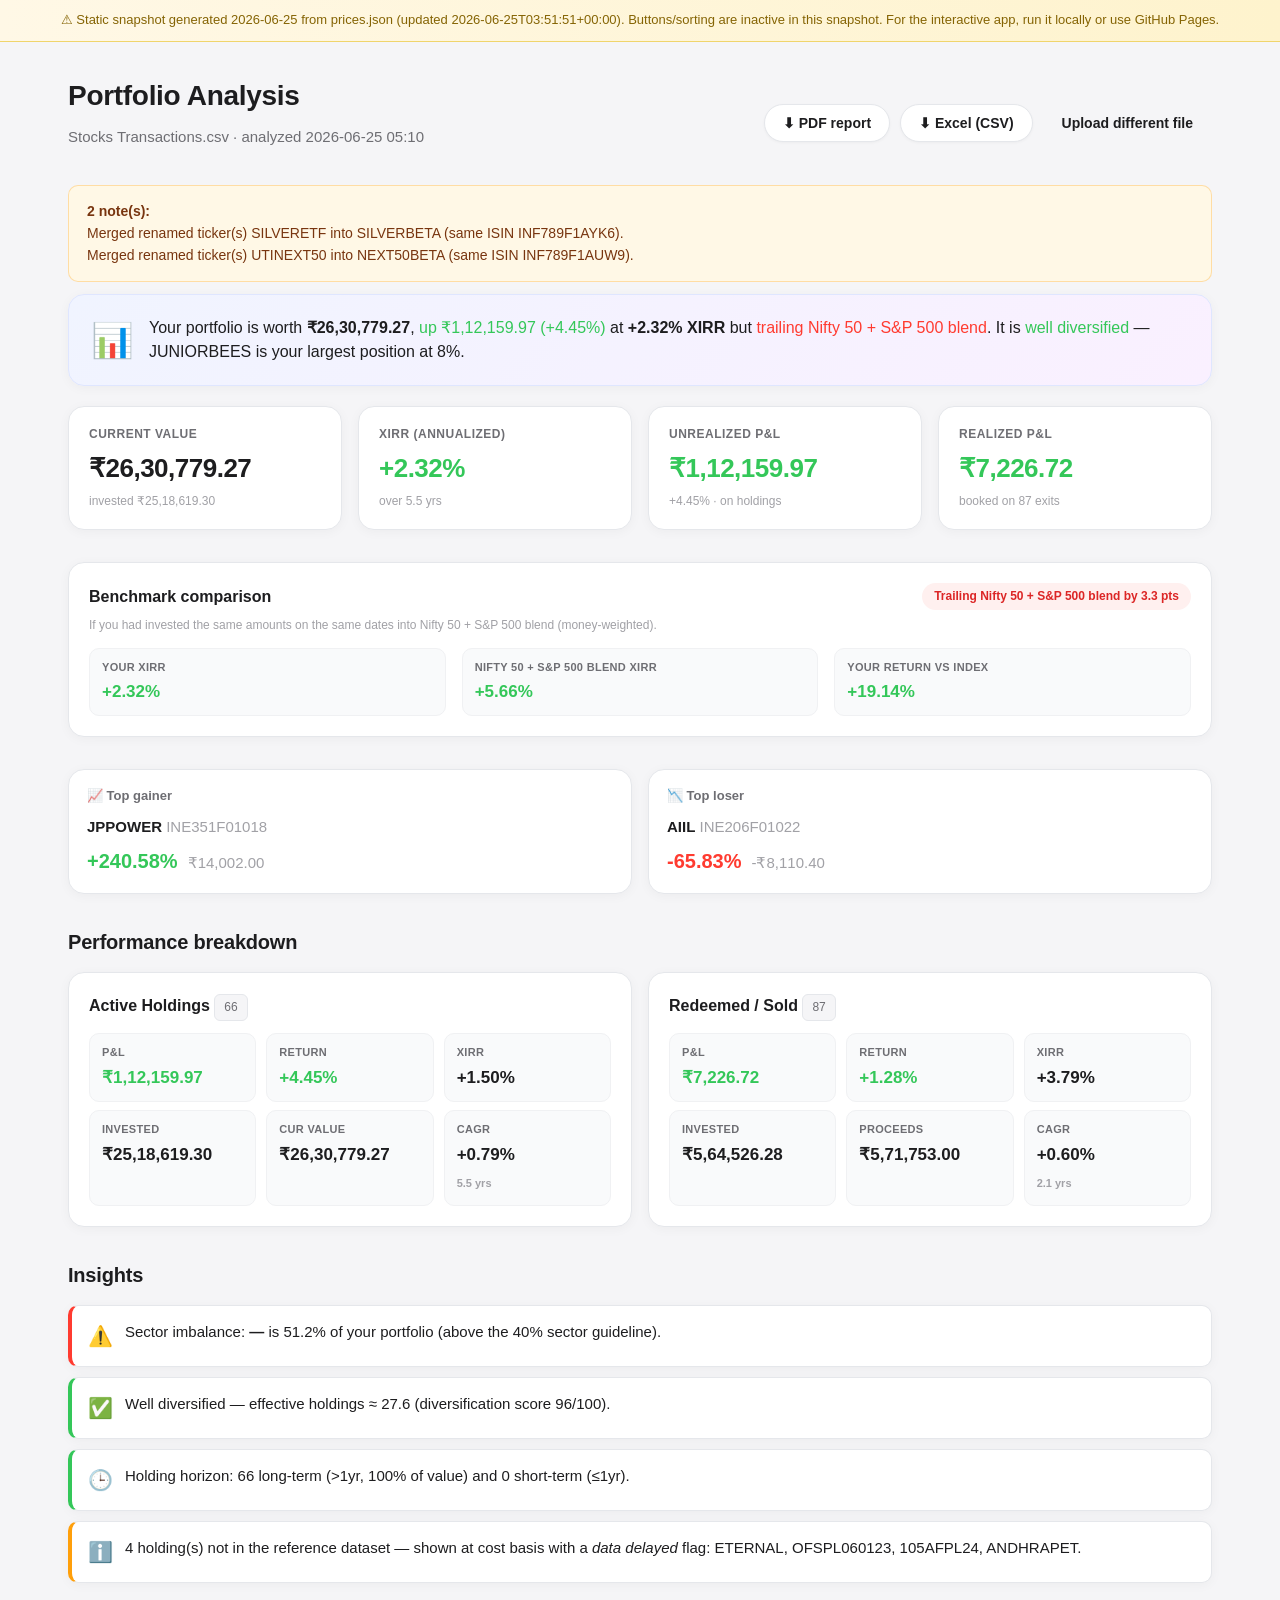
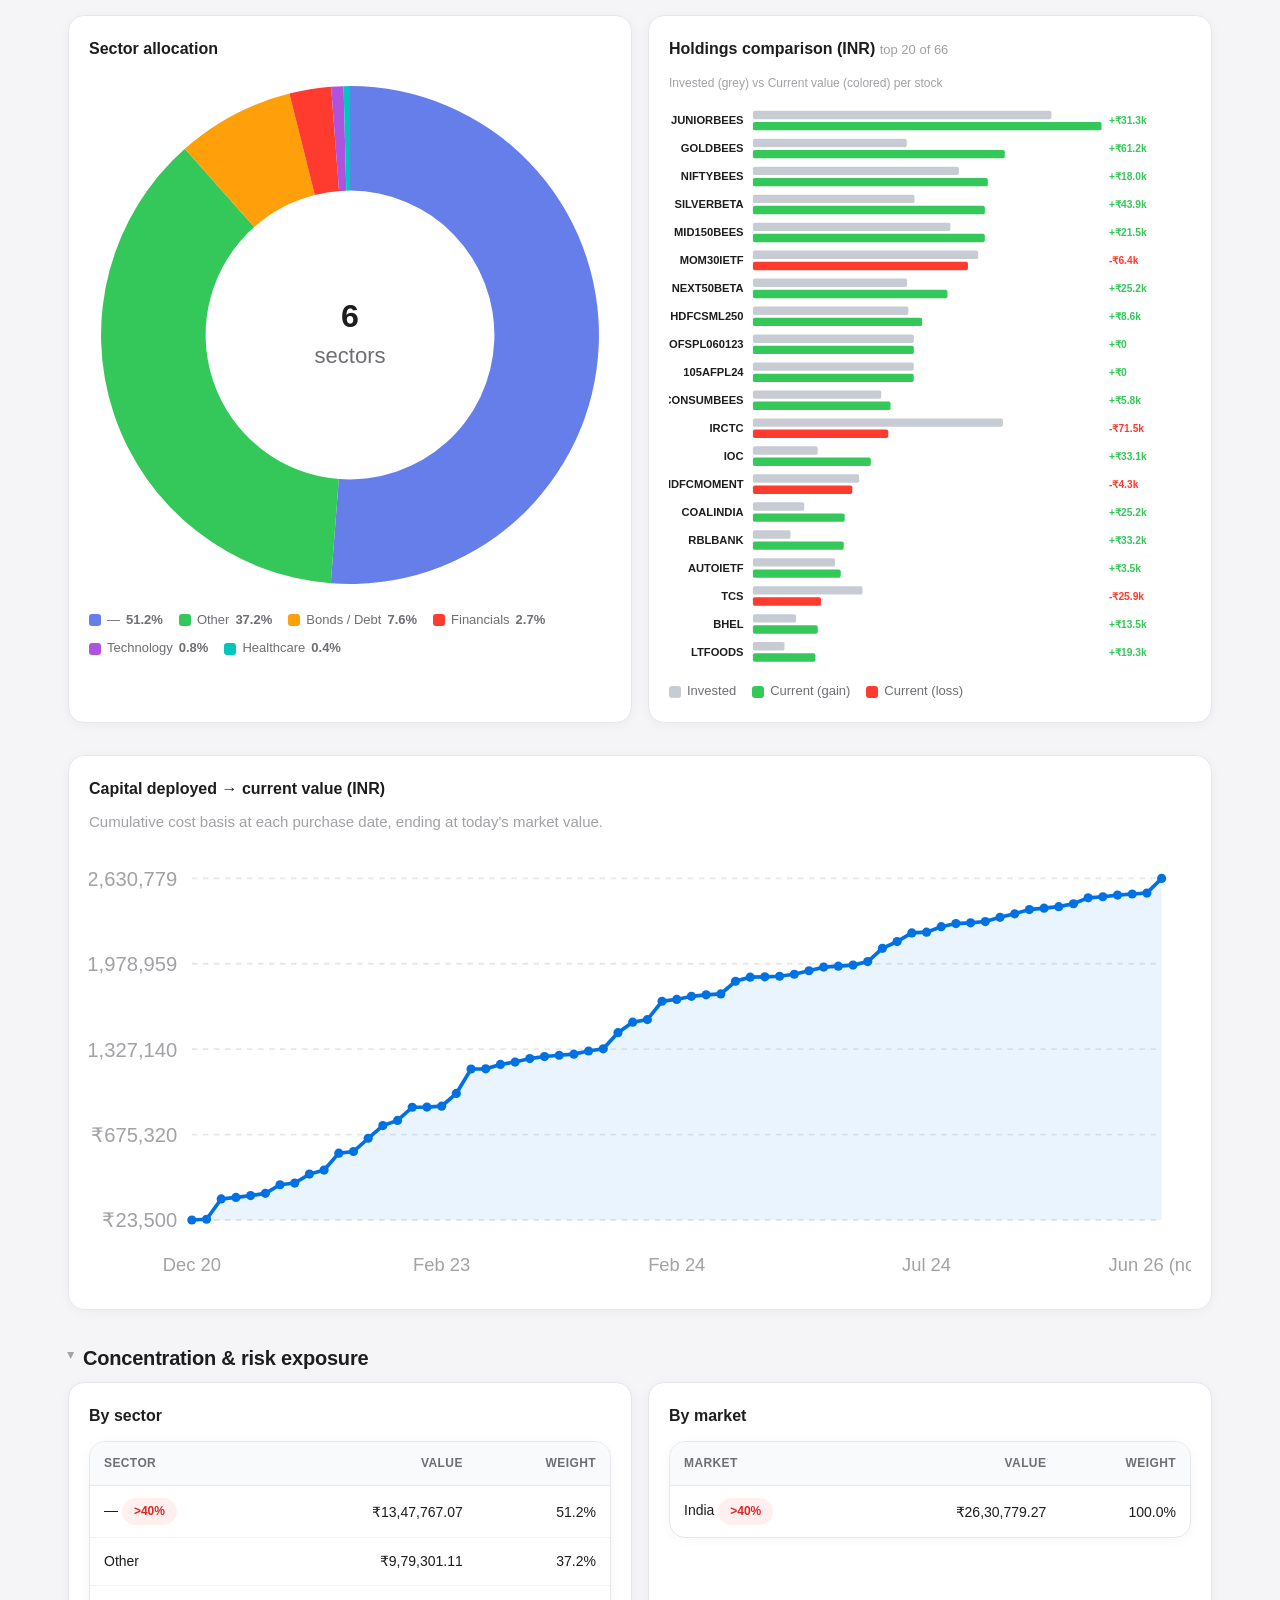
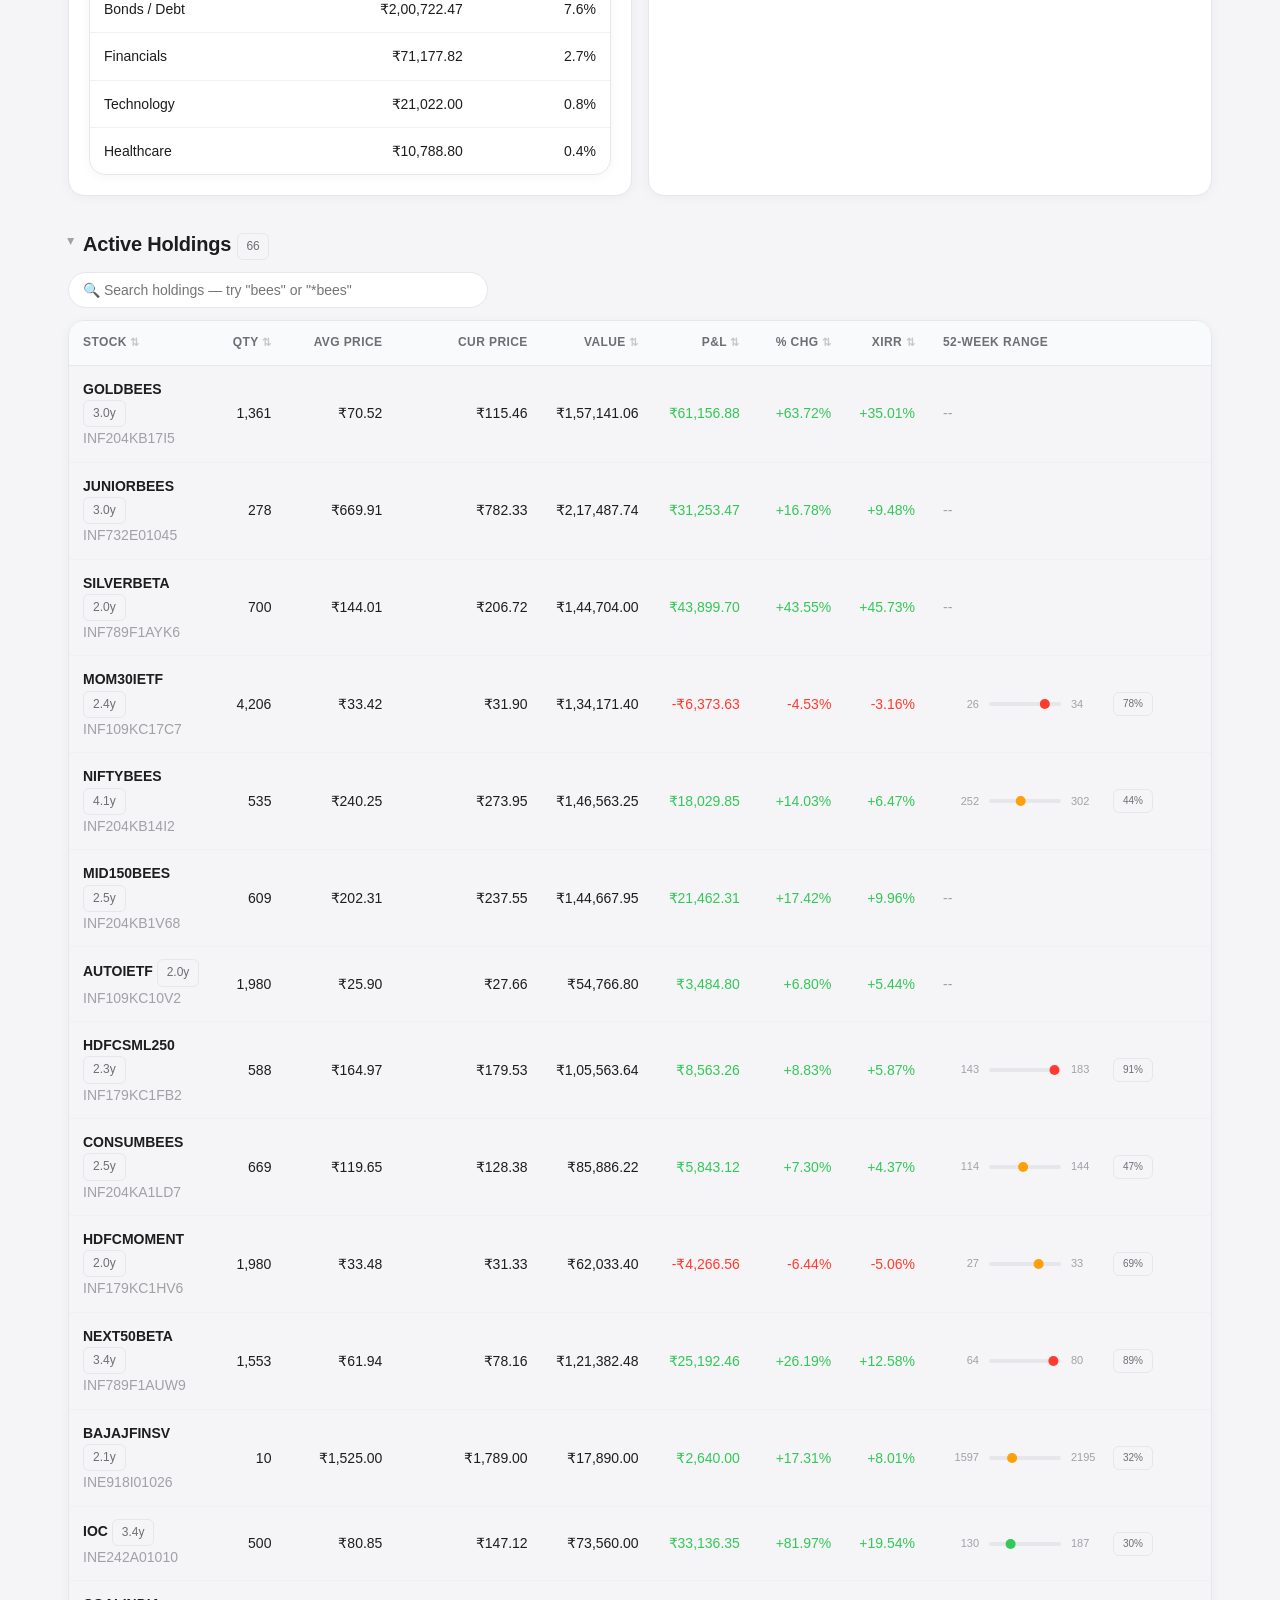
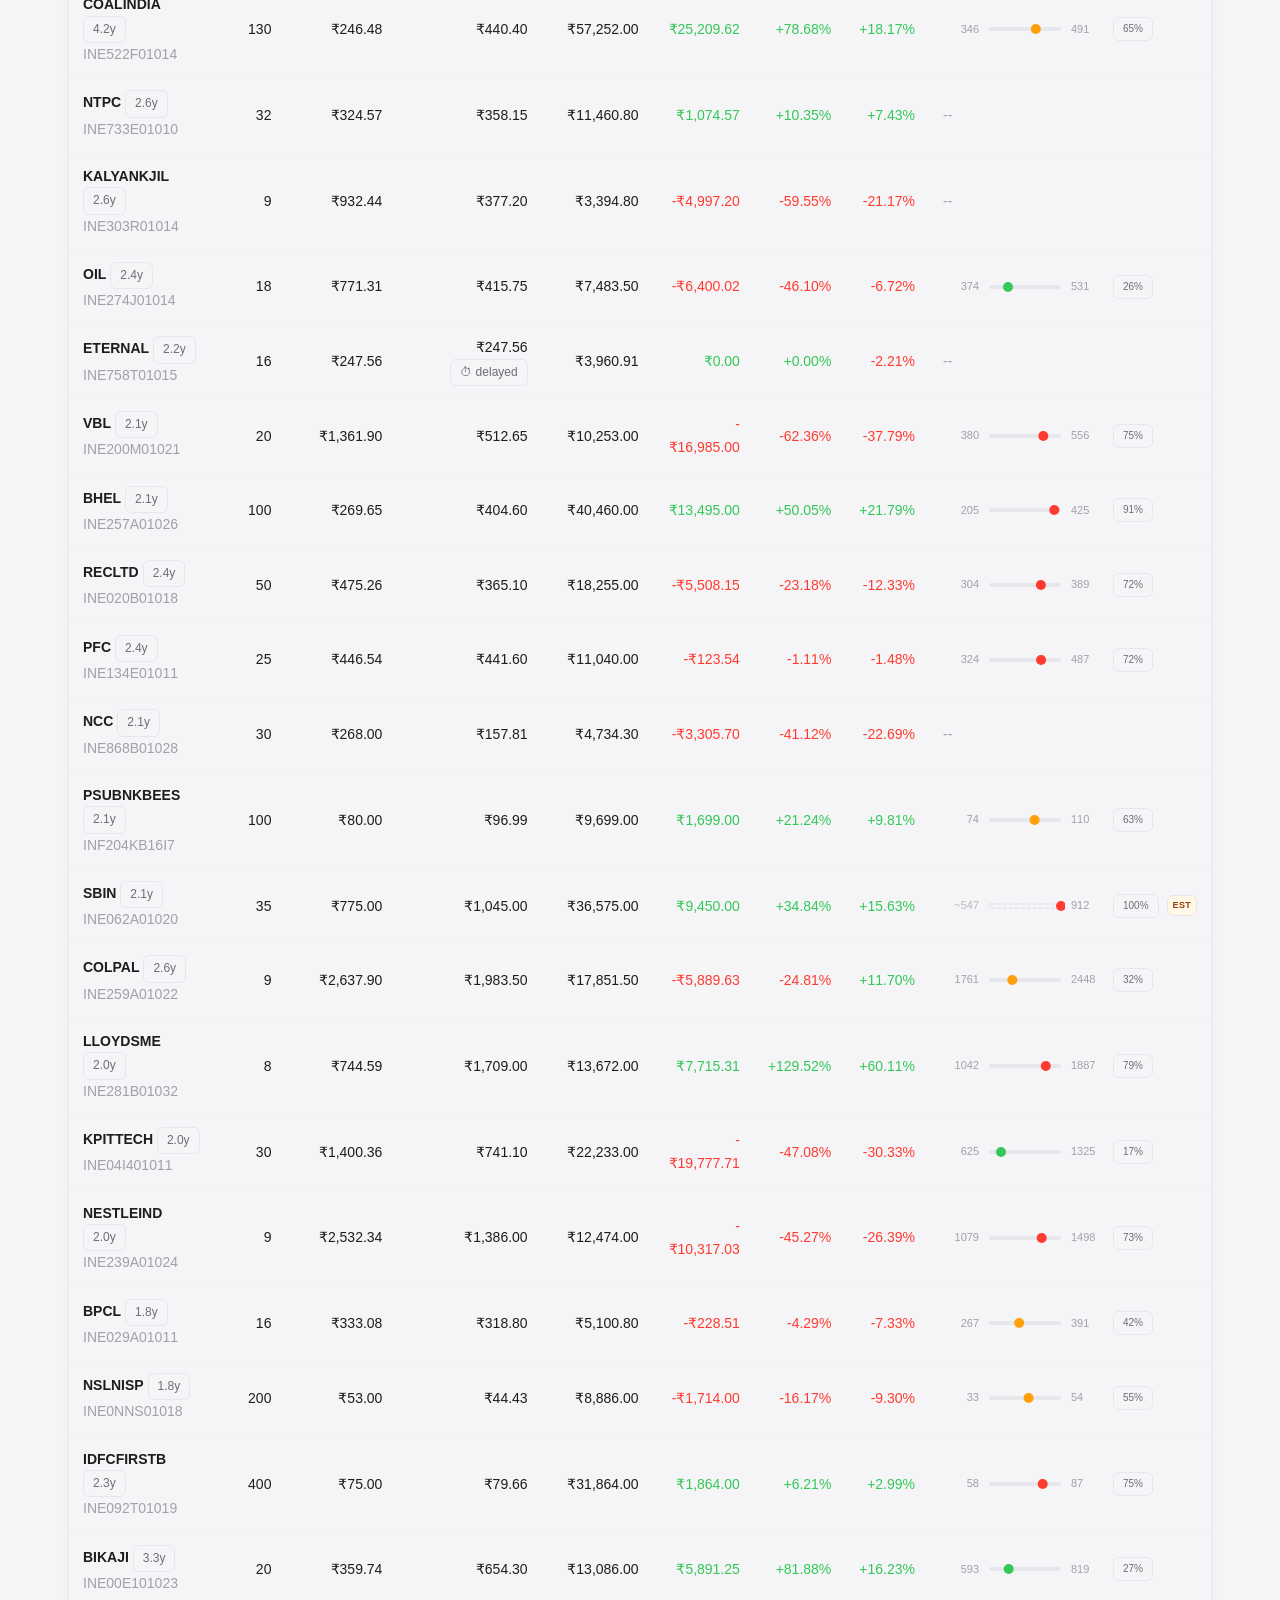
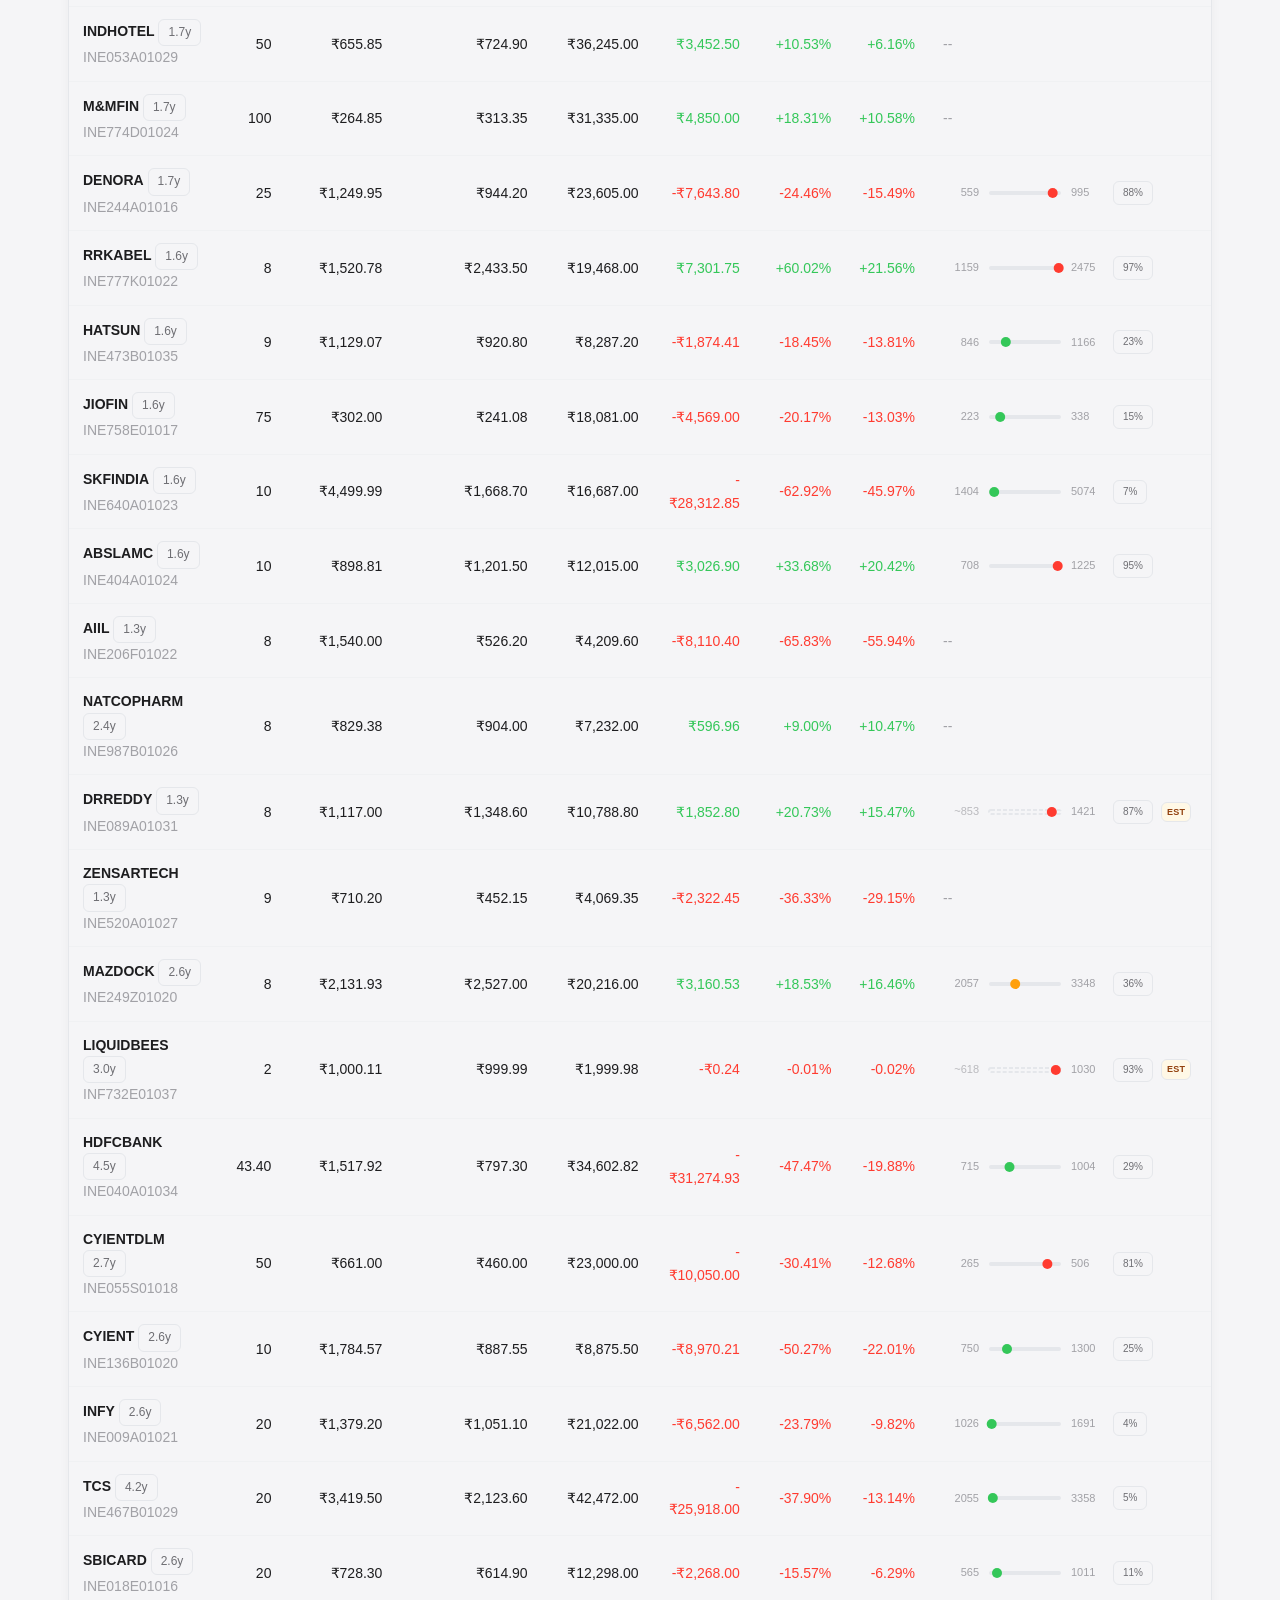
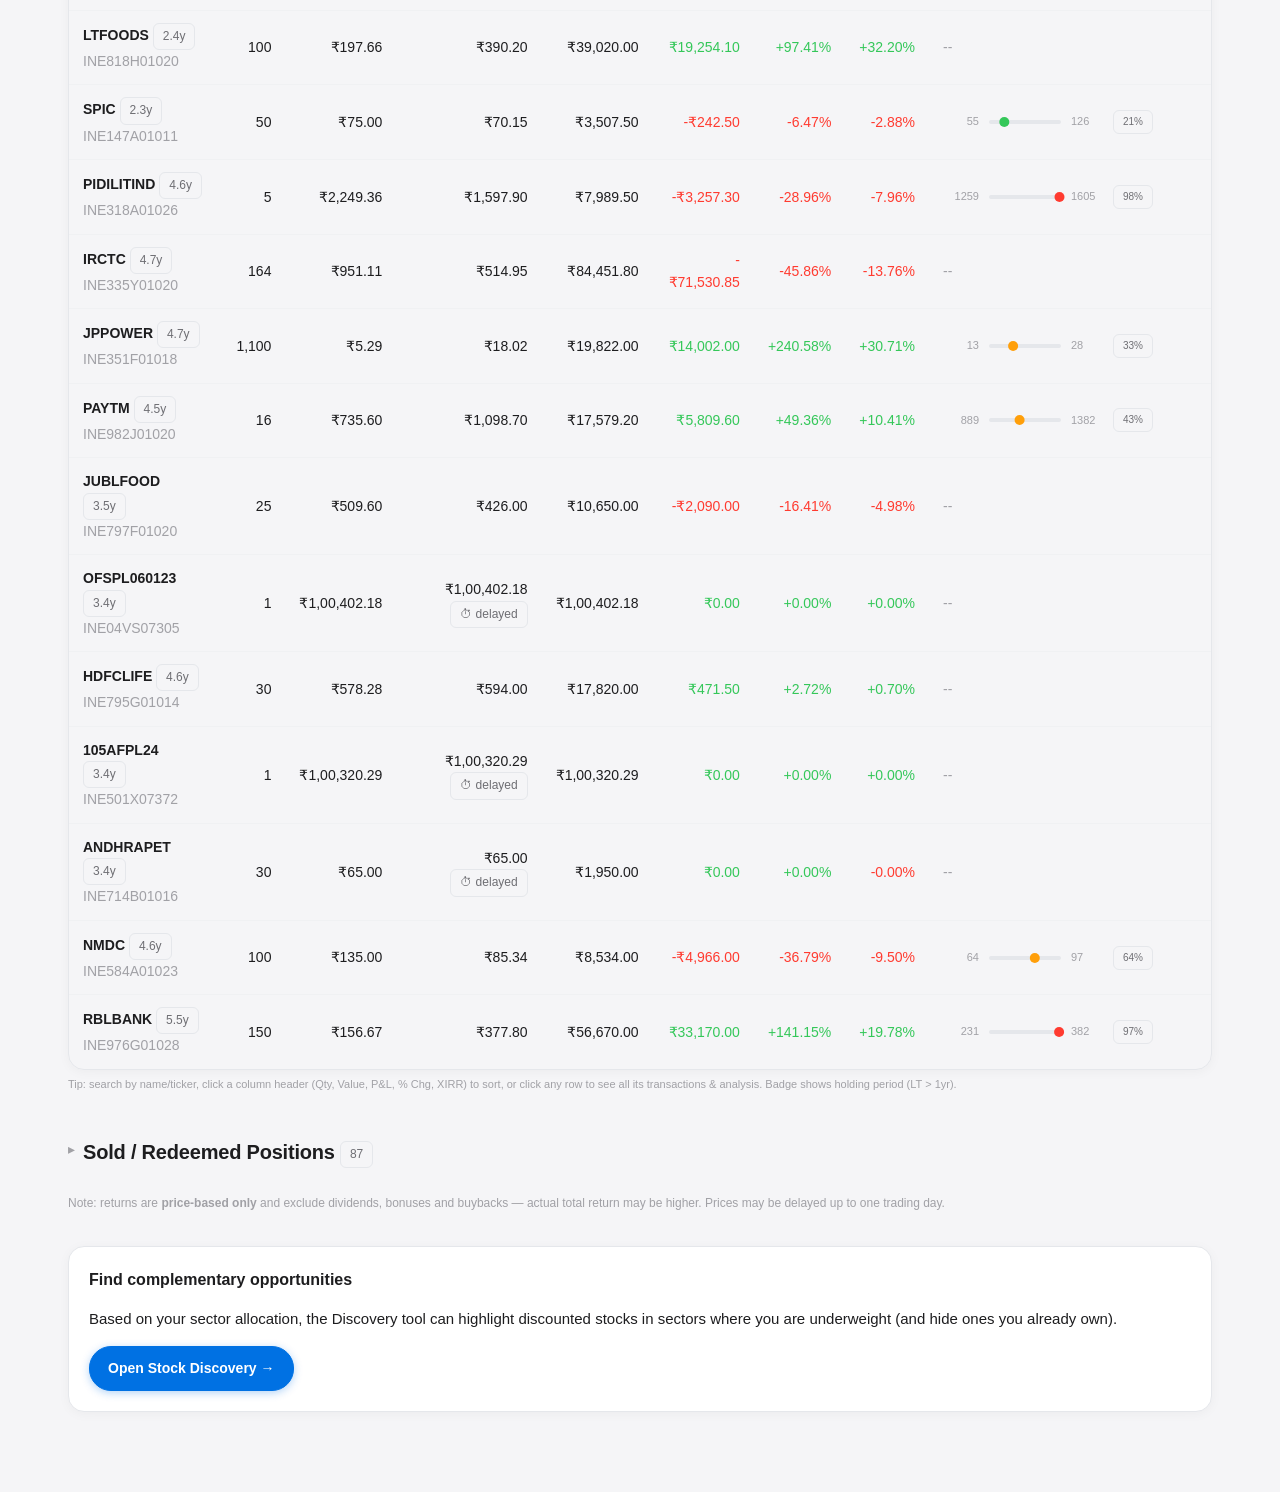
==== commit ae2fa4c7: "Add %change + XIRR columns, holdings search, and per-stock transaction detail - Holdings table: new " ====
--- a/preview.html
+++ b/preview.html
@@ -733,4 +733,26 @@
   }
 }
 
-</style></head><body><div class="disclaimer-bar">⚠ Static snapshot generated 2026-06-25 from prices.json (updated 2026-06-25T03:51:51+00:00). Buttons/sorting are inactive in this snapshot. For the interactive app, run it locally or use GitHub Pages.</div><main class="app-main"><div class="row-between"><div><h1 class="page-title">Portfolio Analysis</h1><p class="page-sub">Stocks Transactions.csv · analyzed 2026-06-25 04:35</p></div><div class="btn-row no-print"><button class="btn" id="btn-report-pdf">⬇ PDF report</button><button class="btn" id="btn-report-xls">⬇ Excel (CSV)</button><button class="btn btn-ghost" id="btn-reupload">Upload different file</button></div></div><div class="alert alert-warn no-print"><strong>2 note(s):</strong><br>Merged renamed ticker(s) SILVERETF into SILVERBETA (same ISIN INF789F1AYK6).<br>Merged renamed ticker(s) UTINEXT50 into NEXT50BETA (same ISIN INF789F1AUW9).</div><div class="verdict-card no-print"><div class="verdict-icon">📊</div><div class="verdict-text">Your portfolio is worth <strong>₹26,30,779.27</strong>, <span class="pos">up ₹1,12,159.97 (+4.45%)</span> at <strong>+2.32% XIRR</strong> but <span class="neg">trailing Nifty 50 + S&amp;P 500 blend</span>. It is <span class="pos">well diversified</span> — JUNIORBEES is your largest position at 8%.</div></div><div class="grid grid-4"><div class="stat"><div class="label">Current value</div><div class="value">₹26,30,779.27</div><div class="sub">invested ₹25,18,619.30</div></div><div class="stat"><div class="label">XIRR (annualized)</div><div class="value"><span class="pos">+2.32%</span></div><div class="sub">over 5.5 yrs</div></div><div class="stat"><div class="label">Unrealized P&amp;L</div><div class="value"><span class="pos">₹1,12,159.97</span></div><div class="sub">+4.45% · on holdings</div></div><div class="stat"><div class="label">Realized P&amp;L</div><div class="value"><span class="pos">₹7,226.72</span></div><div class="sub">booked on 87 exits</div></div></div><div class="card section-gap"><div class="row-between"><h3 style="margin:0">Benchmark comparison</h3><span class="pill pill-red">Trailing Nifty 50 + S&P 500 blend by 3.3 pts</span></div><p class="muted" style="margin:6px 0 12px;font-size:12px">If you had invested the same amounts on the same dates into Nifty 50 + S&amp;P 500 blend (money-weighted).</p><div class="grid grid-3"><div class="m"><div class="l">Your XIRR</div><div class="v"><span class="pos">+2.32%</span></div></div><div class="m"><div class="l">Nifty 50 + S&amp;P 500 blend XIRR</div><div class="v"><span class="pos">+5.66%</span></div></div><div class="m"><div class="l">Your return vs index</div><div class="v"><span class="pos">+19.14%</span></div></div></div></div><div class="grid grid-2 section-gap"><div class="card callout"><div class="callout-title">📈 Top gainer</div><div class="callout-body"><div><strong>JPPOWER</strong> <span class="muted">INE351F01018</span></div><div class="callout-figures"><span class="pos" style="font-size:20px;font-weight:700">+240.58%</span><span class="muted">₹14,002.00</span></div></div></div><div class="card callout"><div class="callout-title">📉 Top loser</div><div class="callout-body"><div><strong>AIIL</strong> <span class="muted">INE206F01022</span></div><div class="callout-figures"><span class="neg" style="font-size:20px;font-weight:700">-65.83%</span><span class="muted">-₹8,110.40</span></div></div></div></div><h2 class="card-section-title">Performance breakdown</h2><div class="grid grid-2"><div class="card"><h3>Active Holdings <span class="chip">66</span></h3><div class="grid grid-3" style="gap:10px;margin-top:12px"><div class="m"><div class="l">P&L</div><div class="v pos">₹1,12,159.97</div></div><div class="m"><div class="l">Return</div><div class="v pos">+4.45%</div></div><div class="m"><div class="l">XIRR</div><div class="v">+1.50%</div></div></div><div class="grid grid-3" style="gap:10px;margin-top:8px"><div class="m"><div class="l">Invested</div><div class="v">₹25,18,619.30</div></div><div class="m"><div class="l">Cur value</div><div class="v">₹26,30,779.27</div></div><div class="m"><div class="l">CAGR</div><div class="v">+0.79%<br><span class="muted" style="font-size:11px">5.5 yrs</span></div></div></div></div><div class="card"><h3>Redeemed / Sold <span class="chip">87</span></h3><div class="grid grid-3" style="gap:10px;margin-top:12px"><div class="m"><div class="l">P&L</div><div class="v pos">₹7,226.72</div></div><div class="m"><div class="l">Return</div><div class="v pos">+1.28%</div></div><div class="m"><div class="l">XIRR</div><div class="v">+3.79%</div></div></div><div class="grid grid-3" style="gap:10px;margin-top:8px"><div class="m"><div class="l">Invested</div><div class="v">₹5,64,526.28</div></div><div class="m"><div class="l">Proceeds</div><div class="v">₹5,71,753.00</div></div><div class="m"><div class="l">CAGR</div><div class="v">+0.60%<br><span class="muted" style="font-size:11px">2.1 yrs</span></div></div></div></div></div><h2 class="card-section-title">Insights</h2><ul class="insight-list"><li class="sev-high"><span class="ic">⚠️</span><span>Sector imbalance: <strong>—</strong> is 51.2% of your portfolio (above the 40% sector guideline).</span></li><li class="sev-low"><span class="ic">✅</span><span>Well diversified — effective holdings ≈ 27.6 (diversification score 96/100).</span></li><li class="sev-low"><span class="ic">🕒</span><span>Holding horizon: 66 long-term (>1yr, 100% of value) and 0 short-term (≤1yr).</span></li><li class="sev-med"><span class="ic">ℹ️</span><span>4 holding(s) not in the reference dataset — shown at cost basis with a <em>data delayed</em> flag: ETERNAL, OFSPL060123, 105AFPL24, ANDHRAPET.</span></li></ul><div class="grid grid-2 section-gap"><div class="card"><h3>Sector allocation</h3><svg class="chart" viewBox="0 0 260 260" role="img"><path d="M130 6 A124 124 0 1 1 120.42085688585817 253.62944640011452 L124.44409699379774 201.70507891206643 A71.92 71.92 0 1 0 130 58.08 Z" fill="#667eea"><title></title></path><path d="M120.42085688585817 253.62944640011452 A124 124 0 0 1 47.73740926991667 37.21602419396544 L82.28769737655166 76.18529403249995 A71.92 71.92 0 0 0 124.44409699379774 201.70507891206643 Z" fill="#34c759"><title></title></path><path d="M47.73740926991667 37.21602419396544 A124 124 0 0 1 99.80616776107703 9.73224665469229 L112.48757730142468 60.24470305972153 A71.92 71.92 0 0 0 82.28769737655166 76.18529403249995 Z" fill="#ff9f0a"><title></title></path><path d="M99.80616776107703 9.73224665469229 A124 124 0 0 1 120.58817489356095 6.357703239684994 L124.54114143826534 58.2874678790173 A71.92 71.92 0 0 0 112.48757730142468 60.24470305972153 Z" fill="#ff3b30"><title></title></path><path d="M120.58817489356095 6.357703239684994 A124 124 0 0 1 126.80521067279767 6.04116279524564 L128.14702219022266 58.103874421242466 A71.92 71.92 0 0 0 124.54114143826534 58.2874678790173 Z" fill="#af52de"><title></title></path><path d="M126.80521067279767 6.04116279524564 A124 124 0 0 1 130.00000000000009 6 L130.00000000000006 58.08 A71.92 71.92 0 0 0 128.14702219022266 58.103874421242466 Z" fill="#00c7be"><title></title></path><text x="130" y="126" text-anchor="middle" fill="var(--text)" font-size="16" font-weight="700">6</text><text x="130" y="144" text-anchor="middle" fill="var(--text-dim)" font-size="11">sectors</text></svg><div class="chart-legend"><span class="lg"><span class="sw" style="background:#667eea"></span>— <strong>51.2%</strong></span><span class="lg"><span class="sw" style="background:#34c759"></span>Other <strong>37.2%</strong></span><span class="lg"><span class="sw" style="background:#ff9f0a"></span>Bonds / Debt <strong>7.6%</strong></span><span class="lg"><span class="sw" style="background:#ff3b30"></span>Financials <strong>2.7%</strong></span><span class="lg"><span class="sw" style="background:#af52de"></span>Technology <strong>0.8%</strong></span><span class="lg"><span class="sw" style="background:#00c7be"></span>Healthcare <strong>0.4%</strong></span></div></div><div class="card"><h3>Holdings comparison (INR) <span class="muted" style="font-weight:400;font-size:13px">top 20 of 66</span></h3><p class="muted" style="margin:0 0 8px;font-size:12px">Invested (grey) vs Current value (colored) per stock</p><svg class="chart" viewBox="0 0 560 612" role="img" preserveAspectRatio="xMinYMin meet" style="width:100%;height:auto"><text x="80" y="25" text-anchor="end" fill="var(--text)" font-size="12" font-weight="600">JUNIORBEES</text><rect x="90" y="10.5" width="320.2553715441615" height="9" rx="2" fill="#c7ccd4"/><rect x="90" y="22.5" width="374" height="9" rx="2" fill="var(--green)"/><text x="472" y="25" fill="var(--green)" font-size="11" font-weight="700">+₹31.3k</text><text x="80" y="55" text-anchor="end" fill="var(--text)" font-size="12" font-weight="600">GOLDBEES</text><rect x="90" y="40.5" width="165.05796289942595" height="9" rx="2" fill="#c7ccd4"/><rect x="90" y="52.5" width="270.2256064640701" height="9" rx="2" fill="var(--green)"/><text x="472" y="55" fill="var(--green)" font-size="11" font-weight="700">+₹61.2k</text><text x="80" y="85" text-anchor="end" fill="var(--text)" font-size="12" font-weight="600">NIFTYBEES</text><rect x="90" y="70.5" width="221.03081120802486" height="9" rx="2" fill="#c7ccd4"/><rect x="90" y="82.5" width="252.03561129468724" height="9" rx="2" fill="var(--green)"/><text x="472" y="85" fill="var(--green)" font-size="11" font-weight="700">+₹18.0k</text><text x="80" y="115" text-anchor="end" fill="var(--text)" font-size="12" font-weight="600">SILVERBETA</text><rect x="90" y="100.5" width="173.34682037709345" height="9" rx="2" fill="#c7ccd4"/><rect x="90" y="112.5" width="248.83837590109678" height="9" rx="2" fill="var(--green)"/><text x="472" y="115" fill="var(--green)" font-size="11" font-weight="700">+₹43.9k</text><text x="80" y="145" text-anchor="end" fill="var(--text)" font-size="12" font-weight="600">MID150BEES</text><rect x="90" y="130.5" width="211.86899712140095" height="9" rx="2" fill="#c7ccd4"/><rect x="90" y="142.5" width="248.77638298140394" height="9" rx="2" fill="var(--green)"/><text x="472" y="145" fill="var(--green)" font-size="11" font-weight="700">+₹21.5k</text><text x="80" y="175" text-anchor="end" fill="var(--text)" font-size="12" font-weight="600">MOM30IETF</text><rect x="90" y="160.5" width="241.68645653313607" height="9" rx="2" fill="#c7ccd4"/><rect x="90" y="172.5" width="230.72612552781135" height="9" rx="2" fill="var(--red)"/><text x="472" y="175" fill="var(--red)" font-size="11" font-weight="700">-₹6.4k</text><text x="80" y="205" text-anchor="end" fill="var(--text)" font-size="12" font-weight="600">NEXT50BETA</text><rect x="90" y="190.5" width="165.41193301286776" height="9" rx="2" fill="#c7ccd4"/><rect x="90" y="202.5" width="208.73382343298982" height="9" rx="2" fill="var(--green)"/><text x="472" y="205" fill="var(--green)" font-size="11" font-weight="700">+₹25.2k</text><text x="80" y="235" text-anchor="end" fill="var(--text)" font-size="12" font-weight="600">HDFCSML250</text><rect x="90" y="220.5" width="166.80545818352797" height="9" rx="2" fill="#c7ccd4"/><rect x="90" y="232.5" width="181.53115830804992" height="9" rx="2" fill="var(--green)"/><text x="472" y="235" fill="var(--green)" font-size="11" font-weight="700">+₹8.6k</text><text x="80" y="265" text-anchor="end" fill="var(--text)" font-size="12" font-weight="600">OFSPL060123</text><rect x="90" y="250.5" width="172.65531988147927" height="9" rx="2" fill="#c7ccd4"/><rect x="90" y="262.5" width="172.65531988147927" height="9" rx="2" fill="var(--green)"/><text x="472" y="265" fill="var(--green)" font-size="11" font-weight="700">+₹0</text><text x="80" y="295" text-anchor="end" fill="var(--text)" font-size="12" font-weight="600">105AFPL24</text><rect x="90" y="280.5" width="172.51449879427685" height="9" rx="2" fill="#c7ccd4"/><rect x="90" y="292.5" width="172.51449879427685" height="9" rx="2" fill="var(--green)"/><text x="472" y="295" fill="var(--green)" font-size="11" font-weight="700">+₹0</text><text x="80" y="325" text-anchor="end" fill="var(--text)" font-size="12" font-weight="600">CONSUMBEES</text><rect x="90" y="310.5" width="137.64508932779384" height="9" rx="2" fill="#c7ccd4"/><rect x="90" y="322.5" width="147.69313562226543" height="9" rx="2" fill="var(--green)"/><text x="472" y="325" fill="var(--green)" font-size="11" font-weight="700">+₹5.8k</text><text x="80" y="355" text-anchor="end" fill="var(--text)" font-size="12" font-weight="600">IRCTC</text><rect x="90" y="340.5" width="268.23356157914924" height="9" rx="2" fill="#c7ccd4"/><rect x="90" y="352.5" width="145.22645368423986" height="9" rx="2" fill="var(--red)"/><text x="472" y="355" fill="var(--red)" font-size="11" font-weight="700">-₹71.5k</text><text x="80" y="385" text-anchor="end" fill="var(--text)" font-size="12" font-weight="600">IOC</text><rect x="90" y="370.5" width="69.51401076676783" height="9" rx="2" fill="#c7ccd4"/><rect x="90" y="382.5" width="126.49650964233662" height="9" rx="2" fill="var(--green)"/><text x="472" y="385" fill="var(--green)" font-size="11" font-weight="700">+₹33.1k</text><text x="80" y="415" text-anchor="end" fill="var(--text)" font-size="12" font-weight="600">HDFCMOMENT</text><rect x="90" y="400.5" width="114.01187506017581" height="9" rx="2" fill="#c7ccd4"/><rect x="90" y="412.5" width="106.67493992994731" height="9" rx="2" fill="var(--red)"/><text x="472" y="415" fill="var(--red)" font-size="11" font-weight="700">-₹4.3k</text><text x="80" y="445" text-anchor="end" fill="var(--text)" font-size="12" font-weight="600">COALINDIA</text><rect x="90" y="430.5" width="55.101267409372134" height="9" rx="2" fill="#c7ccd4"/><rect x="90" y="442.5" width="98.45266680319544" height="9" rx="2" fill="var(--green)"/><text x="472" y="445" fill="var(--green)" font-size="11" font-weight="700">+₹25.2k</text><text x="80" y="475" text-anchor="end" fill="var(--text)" font-size="12" font-weight="600">RBLBANK</text><rect x="90" y="460.5" width="40.41147330879433" height="9" rx="2" fill="#c7ccd4"/><rect x="90" y="472.5" width="97.45183797486699" height="9" rx="2" fill="var(--green)"/><text x="472" y="475" fill="var(--green)" font-size="11" font-weight="700">+₹33.2k</text><text x="80" y="505" text-anchor="end" fill="var(--text)" font-size="12" font-weight="600">AUTOIETF</text><rect x="90" y="490.5" width="88.1864329455996" height="9" rx="2" fill="#c7ccd4"/><rect x="90" y="502.5" width="94.17902452800328" height="9" rx="2" fill="var(--green)"/><text x="472" y="505" fill="var(--green)" font-size="11" font-weight="700">+₹3.5k</text><text x="80" y="535" text-anchor="end" fill="var(--text)" font-size="12" font-weight="600">TCS</text><rect x="90" y="520.5" width="117.60598551440187" height="9" rx="2" fill="#c7ccd4"/><rect x="90" y="532.5" width="73.03642954770692" height="9" rx="2" fill="var(--red)"/><text x="472" y="535" fill="var(--red)" font-size="11" font-weight="700">-₹25.9k</text><text x="80" y="565" text-anchor="end" fill="var(--text)" font-size="12" font-weight="600">BHEL</text><rect x="90" y="550.5" width="46.3700160753889" height="9" rx="2" fill="#c7ccd4"/><rect x="90" y="562.5" width="69.57651957760929" height="9" rx="2" fill="var(--green)"/><text x="472" y="565" fill="var(--green)" font-size="11" font-weight="700">+₹13.5k</text><text x="80" y="595" text-anchor="end" fill="var(--text)" font-size="12" font-weight="600">LTFOODS</text><rect x="90" y="580.5" width="33.99017618188501" height="9" rx="2" fill="#c7ccd4"/><rect x="90" y="592.5" width="67.10024206421934" height="9" rx="2" fill="var(--green)"/><text x="472" y="595" fill="var(--green)" font-size="11" font-weight="700">+₹19.3k</text></svg><div class="chart-legend" style="margin-top:10px"><span class="lg"><span class="sw" style="background:#c7ccd4"></span>Invested</span><span class="lg"><span class="sw" style="background:var(--green)"></span>Current (gain)</span><span class="lg"><span class="sw" style="background:var(--red)"></span>Current (loss)</span></div></div></div><div class="card section-gap"><h3>Capital deployed → current value (INR)</h3><p class="muted" style="margin-top:-4px">Cumulative cost basis at each purchase date, ending at today's market value.</p><svg class="chart" viewBox="0 0 600 240" role="img"><line x1="56" y1="202" x2="584" y2="202" stroke="var(--border)" stroke-width="1" stroke-dasharray="3 3"/><text x="48" y="206" text-anchor="end" fill="var(--text-faint)" font-size="11">₹23,500</text><line x1="56" y1="155.5" x2="584" y2="155.5" stroke="var(--border)" stroke-width="1" stroke-dasharray="3 3"/><text x="48" y="159.5" text-anchor="end" fill="var(--text-faint)" font-size="11">₹675,320</text><line x1="56" y1="109" x2="584" y2="109" stroke="var(--border)" stroke-width="1" stroke-dasharray="3 3"/><text x="48" y="113" text-anchor="end" fill="var(--text-faint)" font-size="11">₹1,327,140</text><line x1="56" y1="62.5" x2="584" y2="62.5" stroke="var(--border)" stroke-width="1" stroke-dasharray="3 3"/><text x="48" y="66.5" text-anchor="end" fill="var(--text-faint)" font-size="11">₹1,978,959</text><line x1="56" y1="16" x2="584" y2="16" stroke="var(--border)" stroke-width="1" stroke-dasharray="3 3"/><text x="48" y="20" text-anchor="end" fill="var(--text-faint)" font-size="11">₹2,630,779</text><path d="M56.0 202.0 L64.0 201.6 L72.0 190.5 L80.0 189.7 L88.0 188.7 L96.0 187.5 L104.0 182.8 L112.0 181.9 L120.0 177.0 L128.0 174.8 L136.0 165.6 L144.0 164.7 L152.0 157.5 L160.0 150.6 L168.0 147.8 L176.0 140.6 L184.0 140.5 L192.0 140.0 L200.0 133.1 L208.0 119.8 L216.0 119.7 L224.0 117.3 L232.0 116.0 L240.0 114.1 L248.0 113.0 L256.0 112.3 L264.0 111.7 L272.0 110.0 L280.0 108.8 L288.0 100.0 L296.0 94.3 L304.0 92.9 L312.0 82.9 L320.0 81.9 L328.0 80.2 L336.0 79.4 L344.0 78.9 L352.0 72.0 L360.0 69.8 L368.0 69.6 L376.0 69.3 L384.0 68.2 L392.0 66.3 L400.0 64.3 L408.0 63.8 L416.0 63.2 L424.0 61.3 L432.0 54.1 L440.0 50.4 L448.0 45.7 L456.0 45.3 L464.0 42.3 L472.0 40.6 L480.0 40.2 L488.0 39.5 L496.0 37.2 L504.0 35.3 L512.0 33.0 L520.0 32.2 L528.0 31.4 L536.0 29.8 L544.0 26.6 L552.0 26.0 L560.0 25.1 L568.0 24.5 L576.0 24.0 L584.0 16.0 L584.0 202 L56.0 202 Z" fill="rgba(77,163,255,0.12)" stroke="none"/><path d="M56.0 202.0 L64.0 201.6 L72.0 190.5 L80.0 189.7 L88.0 188.7 L96.0 187.5 L104.0 182.8 L112.0 181.9 L120.0 177.0 L128.0 174.8 L136.0 165.6 L144.0 164.7 L152.0 157.5 L160.0 150.6 L168.0 147.8 L176.0 140.6 L184.0 140.5 L192.0 140.0 L200.0 133.1 L208.0 119.8 L216.0 119.7 L224.0 117.3 L232.0 116.0 L240.0 114.1 L248.0 113.0 L256.0 112.3 L264.0 111.7 L272.0 110.0 L280.0 108.8 L288.0 100.0 L296.0 94.3 L304.0 92.9 L312.0 82.9 L320.0 81.9 L328.0 80.2 L336.0 79.4 L344.0 78.9 L352.0 72.0 L360.0 69.8 L368.0 69.6 L376.0 69.3 L384.0 68.2 L392.0 66.3 L400.0 64.3 L408.0 63.8 L416.0 63.2 L424.0 61.3 L432.0 54.1 L440.0 50.4 L448.0 45.7 L456.0 45.3 L464.0 42.3 L472.0 40.6 L480.0 40.2 L488.0 39.5 L496.0 37.2 L504.0 35.3 L512.0 33.0 L520.0 32.2 L528.0 31.4 L536.0 29.8 L544.0 26.6 L552.0 26.0 L560.0 25.1 L568.0 24.5 L576.0 24.0 L584.0 16.0 " fill="none" stroke="var(--accent)" stroke-width="2"/><circle cx="56.0" cy="202.0" r="2.5" fill="var(--accent)"/><circle cx="64.0" cy="201.6" r="2.5" fill="var(--accent)"/><circle cx="72.0" cy="190.5" r="2.5" fill="var(--accent)"/><circle cx="80.0" cy="189.7" r="2.5" fill="var(--accent)"/><circle cx="88.0" cy="188.7" r="2.5" fill="var(--accent)"/><circle cx="96.0" cy="187.5" r="2.5" fill="var(--accent)"/><circle cx="104.0" cy="182.8" r="2.5" fill="var(--accent)"/><circle cx="112.0" cy="181.9" r="2.5" fill="var(--accent)"/><circle cx="120.0" cy="177.0" r="2.5" fill="var(--accent)"/><circle cx="128.0" cy="174.8" r="2.5" fill="var(--accent)"/><circle cx="136.0" cy="165.6" r="2.5" fill="var(--accent)"/><circle cx="144.0" cy="164.7" r="2.5" fill="var(--accent)"/><circle cx="152.0" cy="157.5" r="2.5" fill="var(--accent)"/><circle cx="160.0" cy="150.6" r="2.5" fill="var(--accent)"/><circle cx="168.0" cy="147.8" r="2.5" fill="var(--accent)"/><circle cx="176.0" cy="140.6" r="2.5" fill="var(--accent)"/><circle cx="184.0" cy="140.5" r="2.5" fill="var(--accent)"/><circle cx="192.0" cy="140.0" r="2.5" fill="var(--accent)"/><circle cx="200.0" cy="133.1" r="2.5" fill="var(--accent)"/><circle cx="208.0" cy="119.8" r="2.5" fill="var(--accent)"/><circle cx="216.0" cy="119.7" r="2.5" fill="var(--accent)"/><circle cx="224.0" cy="117.3" r="2.5" fill="var(--accent)"/><circle cx="232.0" cy="116.0" r="2.5" fill="var(--accent)"/><circle cx="240.0" cy="114.1" r="2.5" fill="var(--accent)"/><circle cx="248.0" cy="113.0" r="2.5" fill="var(--accent)"/><circle cx="256.0" cy="112.3" r="2.5" fill="var(--accent)"/><circle cx="264.0" cy="111.7" r="2.5" fill="var(--accent)"/><circle cx="272.0" cy="110.0" r="2.5" fill="var(--accent)"/><circle cx="280.0" cy="108.8" r="2.5" fill="var(--accent)"/><circle cx="288.0" cy="100.0" r="2.5" fill="var(--accent)"/><circle cx="296.0" cy="94.3" r="2.5" fill="var(--accent)"/><circle cx="304.0" cy="92.9" r="2.5" fill="var(--accent)"/><circle cx="312.0" cy="82.9" r="2.5" fill="var(--accent)"/><circle cx="320.0" cy="81.9" r="2.5" fill="var(--accent)"/><circle cx="328.0" cy="80.2" r="2.5" fill="var(--accent)"/><circle cx="336.0" cy="79.4" r="2.5" fill="var(--accent)"/><circle cx="344.0" cy="78.9" r="2.5" fill="var(--accent)"/><circle cx="352.0" cy="72.0" r="2.5" fill="var(--accent)"/><circle cx="360.0" cy="69.8" r="2.5" fill="var(--accent)"/><circle cx="368.0" cy="69.6" r="2.5" fill="var(--accent)"/><circle cx="376.0" cy="69.3" r="2.5" fill="var(--accent)"/><circle cx="384.0" cy="68.2" r="2.5" fill="var(--accent)"/><circle cx="392.0" cy="66.3" r="2.5" fill="var(--accent)"/><circle cx="400.0" cy="64.3" r="2.5" fill="var(--accent)"/><circle cx="408.0" cy="63.8" r="2.5" fill="var(--accent)"/><circle cx="416.0" cy="63.2" r="2.5" fill="var(--accent)"/><circle cx="424.0" cy="61.3" r="2.5" fill="var(--accent)"/><circle cx="432.0" cy="54.1" r="2.5" fill="var(--accent)"/><circle cx="440.0" cy="50.4" r="2.5" fill="var(--accent)"/><circle cx="448.0" cy="45.7" r="2.5" fill="var(--accent)"/><circle cx="456.0" cy="45.3" r="2.5" fill="var(--accent)"/><circle cx="464.0" cy="42.3" r="2.5" fill="var(--accent)"/><circle cx="472.0" cy="40.6" r="2.5" fill="var(--accent)"/><circle cx="480.0" cy="40.2" r="2.5" fill="var(--accent)"/><circle cx="488.0" cy="39.5" r="2.5" fill="var(--accent)"/><circle cx="496.0" cy="37.2" r="2.5" fill="var(--accent)"/><circle cx="504.0" cy="35.3" r="2.5" fill="var(--accent)"/><circle cx="512.0" cy="33.0" r="2.5" fill="var(--accent)"/><circle cx="520.0" cy="32.2" r="2.5" fill="var(--accent)"/><circle cx="528.0" cy="31.4" r="2.5" fill="var(--accent)"/><circle cx="536.0" cy="29.8" r="2.5" fill="var(--accent)"/><circle cx="544.0" cy="26.6" r="2.5" fill="var(--accent)"/><circle cx="552.0" cy="26.0" r="2.5" fill="var(--accent)"/><circle cx="560.0" cy="25.1" r="2.5" fill="var(--accent)"/><circle cx="568.0" cy="24.5" r="2.5" fill="var(--accent)"/><circle cx="576.0" cy="24.0" r="2.5" fill="var(--accent)"/><circle cx="584.0" cy="16.0" r="2.5" fill="var(--accent)"/><text x="56.0" y="230" text-anchor="middle" fill="var(--text-faint)" font-size="10">Dec 20</text><text x="192.0" y="230" text-anchor="middle" fill="var(--text-faint)" font-size="10">Feb 23</text><text x="320.0" y="230" text-anchor="middle" fill="var(--text-faint)" font-size="10">Feb 24</text><text x="456.0" y="230" text-anchor="middle" fill="var(--text-faint)" font-size="10">Jul 24</text><text x="584.0" y="230" text-anchor="middle" fill="var(--text-faint)" font-size="10">Jun 26 (now)</text></svg></div><details class="section-collapse" open><summary><h2 class="card-section-title">Concentration &amp; risk exposure</h2></summary><div class="grid grid-2"><div class="card"><h3>By sector</h3><div class="table-wrap"><table><thead><tr><th>sector</th><th class="num">Value</th><th class="num">Weight</th></tr></thead><tbody><tr><td>— <span class="pill pill-red">>40%</span></td><td class="num">₹13,47,767.07</td><td class="num">51.2%</td></tr><tr><td>Other</td><td class="num">₹9,79,301.11</td><td class="num">37.2%</td></tr><tr><td>Bonds / Debt</td><td class="num">₹2,00,722.47</td><td class="num">7.6%</td></tr><tr><td>Financials</td><td class="num">₹71,177.82</td><td class="num">2.7%</td></tr><tr><td>Technology</td><td class="num">₹21,022.00</td><td class="num">0.8%</td></tr><tr><td>Healthcare</td><td class="num">₹10,788.80</td><td class="num">0.4%</td></tr></tbody></table></div></div><div class="card"><h3>By market</h3><div class="table-wrap"><table><thead><tr><th>market</th><th class="num">Value</th><th class="num">Weight</th></tr></thead><tbody><tr><td>India <span class="pill pill-red">>40%</span></td><td class="num">₹26,30,779.27</td><td class="num">100.0%</td></tr></tbody></table></div></div></div></details><details class="section-collapse" open><summary><h2 class="card-section-title">Active Holdings <span class="chip">66</span></h2></summary><div class="table-wrap"><table class="sortable-table" id="holdings-table"><thead><tr><th class="sortable" data-sort="sym">Stock</th><th class="num sortable" data-sort="qty">Qty</th><th class="num">Avg price</th><th class="num">Cur price</th><th class="num sortable" data-sort="value">Value</th><th class="num sortable" data-sort="gainpct">Gain/Loss</th><th>52-week range</th></tr></thead><tbody><tr data-value="157141.06" data-gain="61156.87999999999" data-gainpct="0.6371558313047002" data-qty="1361" data-sym="GOLDBEES"><td><strong>GOLDBEES</strong> <span class="chip" title="LT · held 3.0y">3.0y</span><div class="muted">INF204KB17I5</div></td><td class="num">1,361</td><td class="num">₹70.52</td><td class="num">₹115.46</td><td class="num">₹1,57,141.06</td><td class="num pos">₹61,156.88<div class="muted">+63.72%</div></td><td><span class="muted">--</span></td></tr><tr data-value="217487.74000000002" data-gain="31253.47" data-gainpct="0.16781803907519274" data-qty="278" data-sym="JUNIORBEES"><td><strong>JUNIORBEES</strong> <span class="chip" title="LT · held 3.0y">3.0y</span><div class="muted">INF732E01045</div></td><td class="num">278</td><td class="num">₹669.91</td><td class="num">₹782.33</td><td class="num">₹2,17,487.74</td><td class="num pos">₹31,253.47<div class="muted">+16.78%</div></td><td><span class="muted">--</span></td></tr><tr data-value="144704" data-gain="43899.7" data-gainpct="0.43549431919074877" data-qty="700" data-sym="SILVERBETA"><td><strong>SILVERBETA</strong> <span class="chip" title="LT · held 2.0y">2.0y</span><div class="muted">INF789F1AYK6</div></td><td class="num">700</td><td class="num">₹144.01</td><td class="num">₹206.72</td><td class="num">₹1,44,704.00</td><td class="num pos">₹43,899.70<div class="muted">+43.55%</div></td><td><span class="muted">--</span></td></tr><tr data-value="134171.4" data-gain="-6373.630000000005" data-gainpct="-0.045349380195087684" data-qty="4206" data-sym="MOM30IETF"><td><strong>MOM30IETF</strong> <span class="chip" title="LT · held 2.4y">2.4y</span><div class="muted">INF109KC17C7</div></td><td class="num">4,206</td><td class="num">₹33.42</td><td class="num">₹31.90</td><td class="num">₹1,34,171.40</td><td class="num neg">-₹6,373.63<div class="muted">-4.53%</div></td><td><div class="sparkline-52w" style="display:flex;align-items:center;gap:6px" title="Current price at 78% of 52-week range (Low: 26, High: 34)"><span class="muted" style="font-size:11px;min-width:36px;text-align:right">26</span><svg width="80" height="18" style="flex:none"><rect x="4" y="7" width="72" height="4" rx="2" fill="var(--border)"/><circle cx="59.8" cy="9" r="5" fill="var(--red)"/></svg><span class="muted" style="font-size:11px;min-width:36px">34</span><span class="chip" style="font-size:10px">78%</span></div></td></tr><tr data-value="146563.25" data-gain="18029.850000000006" data-gainpct="0.1402736564970662" data-qty="535" data-sym="NIFTYBEES"><td><strong>NIFTYBEES</strong> <span class="chip" title="LT · held 4.1y">4.1y</span><div class="muted">INF204KB14I2</div></td><td class="num">535</td><td class="num">₹240.25</td><td class="num">₹273.95</td><td class="num">₹1,46,563.25</td><td class="num pos">₹18,029.85<div class="muted">+14.03%</div></td><td><div class="sparkline-52w" style="display:flex;align-items:center;gap:6px" title="Current price at 44% of 52-week range (Low: 252, High: 302)"><span class="muted" style="font-size:11px;min-width:36px;text-align:right">252</span><svg width="80" height="18" style="flex:none"><rect x="4" y="7" width="72" height="4" rx="2" fill="var(--border)"/><circle cx="35.7" cy="9" r="5" fill="var(--amber)"/></svg><span class="muted" style="font-size:11px;min-width:36px">302</span><span class="chip" style="font-size:10px">44%</span></div></td></tr><tr data-value="144667.95" data-gain="21462.309999999998" data-gainpct="0.1741990869898488" data-qty="609" data-sym="MID150BEES"><td><strong>MID150BEES</strong> <span class="chip" title="LT · held 2.5y">2.5y</span><div class="muted">INF204KB1V68</div></td><td class="num">609</td><td class="num">₹202.31</td><td class="num">₹237.55</td><td class="num">₹1,44,667.95</td><td class="num pos">₹21,462.31<div class="muted">+17.42%</div></td><td><span class="muted">--</span></td></tr><tr data-value="54766.8" data-gain="3484.7999999999884" data-gainpct="0.06795366795366771" data-qty="1980" data-sym="AUTOIETF"><td><strong>AUTOIETF</strong> <span class="chip" title="LT · held 2.0y">2.0y</span><div class="muted">INF109KC10V2</div></td><td class="num">1,980</td><td class="num">₹25.90</td><td class="num">₹27.66</td><td class="num">₹54,766.80</td><td class="num pos">₹3,484.80<div class="muted">+6.80%</div></td><td><span class="muted">--</span></td></tr><tr data-value="105563.64" data-gain="8563.26000000001" data-gainpct="0.08828068508597606" data-qty="588" data-sym="HDFCSML250"><td><strong>HDFCSML250</strong> <span class="chip" title="LT · held 2.3y">2.3y</span><div class="muted">INF179KC1FB2</div></td><td class="num">588</td><td class="num">₹164.97</td><td class="num">₹179.53</td><td class="num">₹1,05,563.64</td><td class="num pos">₹8,563.26<div class="muted">+8.83%</div></td><td><div class="sparkline-52w" style="display:flex;align-items:center;gap:6px" title="Current price at 91% of 52-week range (Low: 143, High: 183)"><span class="muted" style="font-size:11px;min-width:36px;text-align:right">143</span><svg width="80" height="18" style="flex:none"><rect x="4" y="7" width="72" height="4" rx="2" fill="var(--border)"/><circle cx="69.5" cy="9" r="5" fill="var(--red)"/></svg><span class="muted" style="font-size:11px;min-width:36px">183</span><span class="chip" style="font-size:10px">91%</span></div></td></tr><tr data-value="85886.22" data-gain="5843.12000000001" data-gainpct="0.07299967142701883" data-qty="669" data-sym="CONSUMBEES"><td><strong>CONSUMBEES</strong> <span class="chip" title="LT · held 2.5y">2.5y</span><div class="muted">INF204KA1LD7</div></td><td class="num">669</td><td class="num">₹119.65</td><td class="num">₹128.38</td><td class="num">₹85,886.22</td><td class="num pos">₹5,843.12<div class="muted">+7.30%</div></td><td><div class="sparkline-52w" style="display:flex;align-items:center;gap:6px" title="Current price at 47% of 52-week range (Low: 114, High: 144)"><span class="muted" style="font-size:11px;min-width:36px;text-align:right">114</span><svg width="80" height="18" style="flex:none"><rect x="4" y="7" width="72" height="4" rx="2" fill="var(--border)"/><circle cx="38.1" cy="9" r="5" fill="var(--amber)"/></svg><span class="muted" style="font-size:11px;min-width:36px">144</span><span class="chip" style="font-size:10px">47%</span></div></td></tr><tr data-value="62033.399999999994" data-gain="-4266.560000000012" data-gainpct="-0.06435237668318369" data-qty="1980" data-sym="HDFCMOMENT"><td><strong>HDFCMOMENT</strong> <span class="chip" title="LT · held 2.0y">2.0y</span><div class="muted">INF179KC1HV6</div></td><td class="num">1,980</td><td class="num">₹33.48</td><td class="num">₹31.33</td><td class="num">₹62,033.40</td><td class="num neg">-₹4,266.56<div class="muted">-6.44%</div></td><td><div class="sparkline-52w" style="display:flex;align-items:center;gap:6px" title="Current price at 69% of 52-week range (Low: 27, High: 33)"><span class="muted" style="font-size:11px;min-width:36px;text-align:right">27</span><svg width="80" height="18" style="flex:none"><rect x="4" y="7" width="72" height="4" rx="2" fill="var(--border)"/><circle cx="53.6" cy="9" r="5" fill="var(--amber)"/></svg><span class="muted" style="font-size:11px;min-width:36px">33</span><span class="chip" style="font-size:10px">69%</span></div></td></tr><tr data-value="121382.48" data-gain="25192.459999999977" data-gainpct="0.26190305397586955" data-qty="1553" data-sym="NEXT50BETA"><td><strong>NEXT50BETA</strong> <span class="chip" title="LT · held 3.4y">3.4y</span><div class="muted">INF789F1AUW9</div></td><td class="num">1,553</td><td class="num">₹61.94</td><td class="num">₹78.16</td><td class="num">₹1,21,382.48</td><td class="num pos">₹25,192.46<div class="muted">+26.19%</div></td><td><div class="sparkline-52w" style="display:flex;align-items:center;gap:6px" title="Current price at 89% of 52-week range (Low: 64, High: 80)"><span class="muted" style="font-size:11px;min-width:36px;text-align:right">64</span><svg width="80" height="18" style="flex:none"><rect x="4" y="7" width="72" height="4" rx="2" fill="var(--border)"/><circle cx="68.4" cy="9" r="5" fill="var(--red)"/></svg><span class="muted" style="font-size:11px;min-width:36px">80</span><span class="chip" style="font-size:10px">89%</span></div></td></tr><tr data-value="17890" data-gain="2640" data-gainpct="0.17311475409836066" data-qty="10" data-sym="BAJAJFINSV"><td><strong>BAJAJFINSV</strong> <span class="chip" title="LT · held 2.1y">2.1y</span><div class="muted">INE918I01026</div></td><td class="num">10</td><td class="num">₹1,525.00</td><td class="num">₹1,789.00</td><td class="num">₹17,890.00</td><td class="num pos">₹2,640.00<div class="muted">+17.31%</div></td><td><div class="sparkline-52w" style="display:flex;align-items:center;gap:6px" title="Current price at 32% of 52-week range (Low: 1597, High: 2195)"><span class="muted" style="font-size:11px;min-width:36px;text-align:right">1597</span><svg width="80" height="18" style="flex:none"><rect x="4" y="7" width="72" height="4" rx="2" fill="var(--border)"/><circle cx="27.1" cy="9" r="5" fill="var(--amber)"/></svg><span class="muted" style="font-size:11px;min-width:36px">2195</span><span class="chip" style="font-size:10px">32%</span></div></td></tr><tr data-value="73560" data-gain="33136.35" data-gainpct="0.8197268183353061" data-qty="500" data-sym="IOC"><td><strong>IOC</strong> <span class="chip" title="LT · held 3.4y">3.4y</span><div class="muted">INE242A01010</div></td><td class="num">500</td><td class="num">₹80.85</td><td class="num">₹147.12</td><td class="num">₹73,560.00</td><td class="num pos">₹33,136.35<div class="muted">+81.97%</div></td><td><div class="sparkline-52w" style="display:flex;align-items:center;gap:6px" title="Current price at 30% of 52-week range (Low: 130, High: 187)"><span class="muted" style="font-size:11px;min-width:36px;text-align:right">130</span><svg width="80" height="18" style="flex:none"><rect x="4" y="7" width="72" height="4" rx="2" fill="var(--border)"/><circle cx="25.6" cy="9" r="5" fill="var(--green)"/></svg><span class="muted" style="font-size:11px;min-width:36px">187</span><span class="chip" style="font-size:10px">30%</span></div></td></tr><tr data-value="57252" data-gain="25209.622994652404" data-gainpct="0.7867588284865737" data-qty="130" data-sym="COALINDIA"><td><strong>COALINDIA</strong> <span class="chip" title="LT · held 4.2y">4.2y</span><div class="muted">INE522F01014</div></td><td class="num">130</td><td class="num">₹246.48</td><td class="num">₹440.40</td><td class="num">₹57,252.00</td><td class="num pos">₹25,209.62<div class="muted">+78.68%</div></td><td><div class="sparkline-52w" style="display:flex;align-items:center;gap:6px" title="Current price at 65% of 52-week range (Low: 346, High: 491)"><span class="muted" style="font-size:11px;min-width:36px;text-align:right">346</span><svg width="80" height="18" style="flex:none"><rect x="4" y="7" width="72" height="4" rx="2" fill="var(--border)"/><circle cx="50.8" cy="9" r="5" fill="var(--amber)"/></svg><span class="muted" style="font-size:11px;min-width:36px">491</span><span class="chip" style="font-size:10px">65%</span></div></td></tr><tr data-value="11460.8" data-gain="1074.5690624999988" data-gainpct="0.10346092523517979" data-qty="32" data-sym="NTPC"><td><strong>NTPC</strong> <span class="chip" title="LT · held 2.6y">2.6y</span><div class="muted">INE733E01010</div></td><td class="num">32</td><td class="num">₹324.57</td><td class="num">₹358.15</td><td class="num">₹11,460.80</td><td class="num pos">₹1,074.57<div class="muted">+10.35%</div></td><td><span class="muted">--</span></td></tr><tr data-value="3394.7999999999997" data-gain="-4997.200000000001" data-gainpct="-0.5954718779790278" data-qty="9" data-sym="KALYANKJIL"><td><strong>KALYANKJIL</strong> <span class="chip" title="LT · held 2.6y">2.6y</span><div class="muted">INE303R01014</div></td><td class="num">9</td><td class="num">₹932.44</td><td class="num">₹377.20</td><td class="num">₹3,394.80</td><td class="num neg">-₹4,997.20<div class="muted">-59.55%</div></td><td><span class="muted">--</span></td></tr><tr data-value="7483.5" data-gain="-6400.015000000001" data-gainpct="-0.4609794421657628" data-qty="18" data-sym="OIL"><td><strong>OIL</strong> <span class="chip" title="LT · held 2.4y">2.4y</span><div class="muted">INE274J01014</div></td><td class="num">18</td><td class="num">₹771.31</td><td class="num">₹415.75</td><td class="num">₹7,483.50</td><td class="num neg">-₹6,400.02<div class="muted">-46.10%</div></td><td><div class="sparkline-52w" style="display:flex;align-items:center;gap:6px" title="Current price at 26% of 52-week range (Low: 374, High: 531)"><span class="muted" style="font-size:11px;min-width:36px;text-align:right">374</span><svg width="80" height="18" style="flex:none"><rect x="4" y="7" width="72" height="4" rx="2" fill="var(--border)"/><circle cx="23.0" cy="9" r="5" fill="var(--green)"/></svg><span class="muted" style="font-size:11px;min-width:36px">531</span><span class="chip" style="font-size:10px">26%</span></div></td></tr><tr data-value="3960.9119047619047" data-gain="0" data-gainpct="0" data-qty="16" data-sym="ETERNAL"><td><strong>ETERNAL</strong> <span class="chip" title="LT · held 2.2y">2.2y</span><div class="muted">INE758T01015</div></td><td class="num">16</td><td class="num">₹247.56</td><td class="num">₹247.56 <span class="chip" title="Reference / delayed price">⏱ delayed</span></td><td class="num">₹3,960.91</td><td class="num pos">₹0.00<div class="muted">+0.00%</div></td><td><span class="muted">--</span></td></tr><tr data-value="10253" data-gain="-16985" data-gainpct="-0.6235773551655776" data-qty="20" data-sym="VBL"><td><strong>VBL</strong> <span class="chip" title="LT · held 2.1y">2.1y</span><div class="muted">INE200M01021</div></td><td class="num">20</td><td class="num">₹1,361.90</td><td class="num">₹512.65</td><td class="num">₹10,253.00</td><td class="num neg">-₹16,985.00<div class="muted">-62.36%</div></td><td><div class="sparkline-52w" style="display:flex;align-items:center;gap:6px" title="Current price at 75% of 52-week range (Low: 380, High: 556)"><span class="muted" style="font-size:11px;min-width:36px;text-align:right">380</span><svg width="80" height="18" style="flex:none"><rect x="4" y="7" width="72" height="4" rx="2" fill="var(--border)"/><circle cx="58.3" cy="9" r="5" fill="var(--red)"/></svg><span class="muted" style="font-size:11px;min-width:36px">556</span><span class="chip" style="font-size:10px">75%</span></div></td></tr><tr data-value="40460" data-gain="13495.000000000004" data-gainpct="0.5004635638791027" data-qty="100" data-sym="BHEL"><td><strong>BHEL</strong> <span class="chip" title="LT · held 2.1y">2.1y</span><div class="muted">INE257A01026</div></td><td class="num">100</td><td class="num">₹269.65</td><td class="num">₹404.60</td><td class="num">₹40,460.00</td><td class="num pos">₹13,495.00<div class="muted">+50.05%</div></td><td><div class="sparkline-52w" style="display:flex;align-items:center;gap:6px" title="Current price at 91% of 52-week range (Low: 205, High: 425)"><span class="muted" style="font-size:11px;min-width:36px;text-align:right">205</span><svg width="80" height="18" style="flex:none"><rect x="4" y="7" width="72" height="4" rx="2" fill="var(--border)"/><circle cx="69.3" cy="9" r="5" fill="var(--red)"/></svg><span class="muted" style="font-size:11px;min-width:36px">425</span><span class="chip" style="font-size:10px">91%</span></div></td></tr><tr data-value="18255" data-gain="-5508.146551724138" data-gainpct="-0.23179365324094647" data-qty="50" data-sym="RECLTD"><td><strong>RECLTD</strong> <span class="chip" title="LT · held 2.4y">2.4y</span><div class="muted">INE020B01018</div></td><td class="num">50</td><td class="num">₹475.26</td><td class="num">₹365.10</td><td class="num">₹18,255.00</td><td class="num neg">-₹5,508.15<div class="muted">-23.18%</div></td><td><div class="sparkline-52w" style="display:flex;align-items:center;gap:6px" title="Current price at 72% of 52-week range (Low: 304, High: 389)"><span class="muted" style="font-size:11px;min-width:36px;text-align:right">304</span><svg width="80" height="18" style="flex:none"><rect x="4" y="7" width="72" height="4" rx="2" fill="var(--border)"/><circle cx="55.9" cy="9" r="5" fill="var(--red)"/></svg><span class="muted" style="font-size:11px;min-width:36px">389</span><span class="chip" style="font-size:10px">72%</span></div></td></tr><tr data-value="11040" data-gain="-123.54166666666788" data-gainpct="-0.01106652981244762" data-qty="25" data-sym="PFC"><td><strong>PFC</strong> <span class="chip" title="LT · held 2.4y">2.4y</span><div class="muted">INE134E01011</div></td><td class="num">25</td><td class="num">₹446.54</td><td class="num">₹441.60</td><td class="num">₹11,040.00</td><td class="num neg">-₹123.54<div class="muted">-1.11%</div></td><td><div class="sparkline-52w" style="display:flex;align-items:center;gap:6px" title="Current price at 72% of 52-week range (Low: 324, High: 487)"><span class="muted" style="font-size:11px;min-width:36px;text-align:right">324</span><svg width="80" height="18" style="flex:none"><rect x="4" y="7" width="72" height="4" rx="2" fill="var(--border)"/><circle cx="56.1" cy="9" r="5" fill="var(--red)"/></svg><span class="muted" style="font-size:11px;min-width:36px">487</span><span class="chip" style="font-size:10px">72%</span></div></td></tr><tr data-value="4734.3" data-gain="-3305.7" data-gainpct="-0.4111567164179104" data-qty="30" data-sym="NCC"><td><strong>NCC</strong> <span class="chip" title="LT · held 2.1y">2.1y</span><div class="muted">INE868B01028</div></td><td class="num">30</td><td class="num">₹268.00</td><td class="num">₹157.81</td><td class="num">₹4,734.30</td><td class="num neg">-₹3,305.70<div class="muted">-41.12%</div></td><td><span class="muted">--</span></td></tr><tr data-value="9699" data-gain="1699" data-gainpct="0.212375" data-qty="100" data-sym="PSUBNKBEES"><td><strong>PSUBNKBEES</strong> <span class="chip" title="LT · held 2.1y">2.1y</span><div class="muted">INF204KB16I7</div></td><td class="num">100</td><td class="num">₹80.00</td><td class="num">₹96.99</td><td class="num">₹9,699.00</td><td class="num pos">₹1,699.00<div class="muted">+21.24%</div></td><td><div class="sparkline-52w" style="display:flex;align-items:center;gap:6px" title="Current price at 63% of 52-week range (Low: 74, High: 110)"><span class="muted" style="font-size:11px;min-width:36px;text-align:right">74</span><svg width="80" height="18" style="flex:none"><rect x="4" y="7" width="72" height="4" rx="2" fill="var(--border)"/><circle cx="49.6" cy="9" r="5" fill="var(--amber)"/></svg><span class="muted" style="font-size:11px;min-width:36px">110</span><span class="chip" style="font-size:10px">63%</span></div></td></tr><tr data-value="36575" data-gain="9450" data-gainpct="0.34838709677419355" data-qty="35" data-sym="SBIN"><td><strong>SBIN</strong> <span class="chip" title="LT · held 2.1y">2.1y</span><div class="muted">INE062A01020</div></td><td class="num">35</td><td class="num">₹775.00</td><td class="num">₹1,045.00</td><td class="num">₹36,575.00</td><td class="num pos">₹9,450.00<div class="muted">+34.84%</div></td><td><div class="sparkline-52w" style="display:flex;align-items:center;gap:6px" title="52w low is estimated (~60% of high). Actual low may differ. Position: 100% of range."><span class="muted" style="font-size:11px;min-width:36px;text-align:right;opacity:0.7" title="Estimated: ~60% of 52w high">~547</span><svg width="80" height="18" style="flex:none"><rect x="4" y="7" width="72" height="4" rx="2" stroke="var(--border)" stroke-width="2" stroke-dasharray="4,2" fill="none"/><circle cx="76.0" cy="9" r="5" fill="var(--red)"/></svg><span class="muted" style="font-size:11px;min-width:36px">912</span><span class="chip" style="font-size:10px">100%</span><span class="chip chip-est" title="52w low is estimated, not actual data">est</span></div></td></tr><tr data-value="17851.5" data-gain="-5889.631952662719" data-gainpct="-0.24807713315464555" data-qty="9" data-sym="COLPAL"><td><strong>COLPAL</strong> <span class="chip" title="LT · held 2.6y">2.6y</span><div class="muted">INE259A01022</div></td><td class="num">9</td><td class="num">₹2,637.90</td><td class="num">₹1,983.50</td><td class="num">₹17,851.50</td><td class="num neg">-₹5,889.63<div class="muted">-24.81%</div></td><td><div class="sparkline-52w" style="display:flex;align-items:center;gap:6px" title="Current price at 32% of 52-week range (Low: 1761, High: 2448)"><span class="muted" style="font-size:11px;min-width:36px;text-align:right">1761</span><svg width="80" height="18" style="flex:none"><rect x="4" y="7" width="72" height="4" rx="2" fill="var(--border)"/><circle cx="27.3" cy="9" r="5" fill="var(--amber)"/></svg><span class="muted" style="font-size:11px;min-width:36px">2448</span><span class="chip" style="font-size:10px">32%</span></div></td></tr><tr data-value="13672" data-gain="7715.314285714285" data-gainpct="1.2952360852631373" data-qty="8" data-sym="LLOYDSME"><td><strong>LLOYDSME</strong> <span class="chip" title="LT · held 2.0y">2.0y</span><div class="muted">INE281B01032</div></td><td class="num">8</td><td class="num">₹744.59</td><td class="num">₹1,709.00</td><td class="num">₹13,672.00</td><td class="num pos">₹7,715.31<div class="muted">+129.52%</div></td><td><div class="sparkline-52w" style="display:flex;align-items:center;gap:6px" title="Current price at 79% of 52-week range (Low: 1042, High: 1887)"><span class="muted" style="font-size:11px;min-width:36px;text-align:right">1042</span><svg width="80" height="18" style="flex:none"><rect x="4" y="7" width="72" height="4" rx="2" fill="var(--border)"/><circle cx="60.8" cy="9" r="5" fill="var(--red)"/></svg><span class="muted" style="font-size:11px;min-width:36px">1887</span><span class="chip" style="font-size:10px">79%</span></div></td></tr><tr data-value="22233" data-gain="-19777.714285714283" data-gainpct="-0.47077786279010453" data-qty="30" data-sym="KPITTECH"><td><strong>KPITTECH</strong> <span class="chip" title="LT · held 2.0y">2.0y</span><div class="muted">INE04I401011</div></td><td class="num">30</td><td class="num">₹1,400.36</td><td class="num">₹741.10</td><td class="num">₹22,233.00</td><td class="num neg">-₹19,777.71<div class="muted">-47.08%</div></td><td><div class="sparkline-52w" style="display:flex;align-items:center;gap:6px" title="Current price at 17% of 52-week range (Low: 625, High: 1325)"><span class="muted" style="font-size:11px;min-width:36px;text-align:right">625</span><svg width="80" height="18" style="flex:none"><rect x="4" y="7" width="72" height="4" rx="2" fill="var(--border)"/><circle cx="16.0" cy="9" r="5" fill="var(--green)"/></svg><span class="muted" style="font-size:11px;min-width:36px">1325</span><span class="chip" style="font-size:10px">17%</span></div></td></tr><tr data-value="12474" data-gain="-10317.027272727271" data-gainpct="-0.4526793439044791" data-qty="9" data-sym="NESTLEIND"><td><strong>NESTLEIND</strong> <span class="chip" title="LT · held 2.0y">2.0y</span><div class="muted">INE239A01024</div></td><td class="num">9</td><td class="num">₹2,532.34</td><td class="num">₹1,386.00</td><td class="num">₹12,474.00</td><td class="num neg">-₹10,317.03<div class="muted">-45.27%</div></td><td><div class="sparkline-52w" style="display:flex;align-items:center;gap:6px" title="Current price at 73% of 52-week range (Low: 1079, High: 1498)"><span class="muted" style="font-size:11px;min-width:36px;text-align:right">1079</span><svg width="80" height="18" style="flex:none"><rect x="4" y="7" width="72" height="4" rx="2" fill="var(--border)"/><circle cx="56.7" cy="9" r="5" fill="var(--red)"/></svg><span class="muted" style="font-size:11px;min-width:36px">1498</span><span class="chip" style="font-size:10px">73%</span></div></td></tr><tr data-value="5100.8" data-gain="-228.50909090909136" data-gainpct="-0.042877807800431315" data-qty="16" data-sym="BPCL"><td><strong>BPCL</strong> <span class="chip" title="LT · held 1.8y">1.8y</span><div class="muted">INE029A01011</div></td><td class="num">16</td><td class="num">₹333.08</td><td class="num">₹318.80</td><td class="num">₹5,100.80</td><td class="num neg">-₹228.51<div class="muted">-4.29%</div></td><td><div class="sparkline-52w" style="display:flex;align-items:center;gap:6px" title="Current price at 42% of 52-week range (Low: 267, High: 391)"><span class="muted" style="font-size:11px;min-width:36px;text-align:right">267</span><svg width="80" height="18" style="flex:none"><rect x="4" y="7" width="72" height="4" rx="2" fill="var(--border)"/><circle cx="34.2" cy="9" r="5" fill="var(--amber)"/></svg><span class="muted" style="font-size:11px;min-width:36px">391</span><span class="chip" style="font-size:10px">42%</span></div></td></tr><tr data-value="8886" data-gain="-1714" data-gainpct="-0.16169811320754718" data-qty="200" data-sym="NSLNISP"><td><strong>NSLNISP</strong> <span class="chip" title="LT · held 1.8y">1.8y</span><div class="muted">INE0NNS01018</div></td><td class="num">200</td><td class="num">₹53.00</td><td class="num">₹44.43</td><td class="num">₹8,886.00</td><td class="num neg">-₹1,714.00<div class="muted">-16.17%</div></td><td><div class="sparkline-52w" style="display:flex;align-items:center;gap:6px" title="Current price at 55% of 52-week range (Low: 33, High: 54)"><span class="muted" style="font-size:11px;min-width:36px;text-align:right">33</span><svg width="80" height="18" style="flex:none"><rect x="4" y="7" width="72" height="4" rx="2" fill="var(--border)"/><circle cx="43.6" cy="9" r="5" fill="var(--amber)"/></svg><span class="muted" style="font-size:11px;min-width:36px">54</span><span class="chip" style="font-size:10px">55%</span></div></td></tr><tr data-value="31864" data-gain="1864" data-gainpct="0.06213333333333333" data-qty="400" data-sym="IDFCFIRSTB"><td><strong>IDFCFIRSTB</strong> <span class="chip" title="LT · held 2.3y">2.3y</span><div class="muted">INE092T01019</div></td><td class="num">400</td><td class="num">₹75.00</td><td class="num">₹79.66</td><td class="num">₹31,864.00</td><td class="num pos">₹1,864.00<div class="muted">+6.21%</div></td><td><div class="sparkline-52w" style="display:flex;align-items:center;gap:6px" title="Current price at 75% of 52-week range (Low: 58, High: 87)"><span class="muted" style="font-size:11px;min-width:36px;text-align:right">58</span><svg width="80" height="18" style="flex:none"><rect x="4" y="7" width="72" height="4" rx="2" fill="var(--border)"/><circle cx="57.7" cy="9" r="5" fill="var(--red)"/></svg><span class="muted" style="font-size:11px;min-width:36px">87</span><span class="chip" style="font-size:10px">75%</span></div></td></tr><tr data-value="13086" data-gain="5891.25" data-gainpct="0.8188262274575211" data-qty="20" data-sym="BIKAJI"><td><strong>BIKAJI</strong> <span class="chip" title="LT · held 3.3y">3.3y</span><div class="muted">INE00E101023</div></td><td class="num">20</td><td class="num">₹359.74</td><td class="num">₹654.30</td><td class="num">₹13,086.00</td><td class="num pos">₹5,891.25<div class="muted">+81.88%</div></td><td><div class="sparkline-52w" style="display:flex;align-items:center;gap:6px" title="Current price at 27% of 52-week range (Low: 593, High: 819)"><span class="muted" style="font-size:11px;min-width:36px;text-align:right">593</span><svg width="80" height="18" style="flex:none"><rect x="4" y="7" width="72" height="4" rx="2" fill="var(--border)"/><circle cx="23.7" cy="9" r="5" fill="var(--green)"/></svg><span class="muted" style="font-size:11px;min-width:36px">819</span><span class="chip" style="font-size:10px">27%</span></div></td></tr><tr data-value="36245" data-gain="3452.5" data-gainpct="0.10528322024853244" data-qty="50" data-sym="INDHOTEL"><td><strong>INDHOTEL</strong> <span class="chip" title="LT · held 1.7y">1.7y</span><div class="muted">INE053A01029</div></td><td class="num">50</td><td class="num">₹655.85</td><td class="num">₹724.90</td><td class="num">₹36,245.00</td><td class="num pos">₹3,452.50<div class="muted">+10.53%</div></td><td><span class="muted">--</span></td></tr><tr data-value="31335.000000000004" data-gain="4850" data-gainpct="0.18312252218236735" data-qty="100" data-sym="M&amp;MFIN"><td><strong>M&amp;MFIN</strong> <span class="chip" title="LT · held 1.7y">1.7y</span><div class="muted">INE774D01024</div></td><td class="num">100</td><td class="num">₹264.85</td><td class="num">₹313.35</td><td class="num">₹31,335.00</td><td class="num pos">₹4,850.00<div class="muted">+18.31%</div></td><td><span class="muted">--</span></td></tr><tr data-value="23605" data-gain="-7643.799999999999" data-gainpct="-0.24461099306213357" data-qty="25" data-sym="DENORA"><td><strong>DENORA</strong> <span class="chip" title="LT · held 1.7y">1.7y</span><div class="muted">INE244A01016</div></td><td class="num">25</td><td class="num">₹1,249.95</td><td class="num">₹944.20</td><td class="num">₹23,605.00</td><td class="num neg">-₹7,643.80<div class="muted">-24.46%</div></td><td><div class="sparkline-52w" style="display:flex;align-items:center;gap:6px" title="Current price at 88% of 52-week range (Low: 559, High: 995)"><span class="muted" style="font-size:11px;min-width:36px;text-align:right">559</span><svg width="80" height="18" style="flex:none"><rect x="4" y="7" width="72" height="4" rx="2" fill="var(--border)"/><circle cx="67.7" cy="9" r="5" fill="var(--red)"/></svg><span class="muted" style="font-size:11px;min-width:36px">995</span><span class="chip" style="font-size:10px">88%</span></div></td></tr><tr data-value="19468" data-gain="7301.745454545455" data-gainpct="0.6001637913513385" data-qty="8" data-sym="RRKABEL"><td><strong>RRKABEL</strong> <span class="chip" title="LT · held 1.6y">1.6y</span><div class="muted">INE777K01022</div></td><td class="num">8</td><td class="num">₹1,520.78</td><td class="num">₹2,433.50</td><td class="num">₹19,468.00</td><td class="num pos">₹7,301.75<div class="muted">+60.02%</div></td><td><div class="sparkline-52w" style="display:flex;align-items:center;gap:6px" title="Current price at 97% of 52-week range (Low: 1159, High: 2475)"><span class="muted" style="font-size:11px;min-width:36px;text-align:right">1159</span><svg width="80" height="18" style="flex:none"><rect x="4" y="7" width="72" height="4" rx="2" fill="var(--border)"/><circle cx="73.7" cy="9" r="5" fill="var(--red)"/></svg><span class="muted" style="font-size:11px;min-width:36px">2475</span><span class="chip" style="font-size:10px">97%</span></div></td></tr><tr data-value="8287.199999999999" data-gain="-1874.413636363639" data-gainpct="-0.184460234706818" data-qty="9" data-sym="HATSUN"><td><strong>HATSUN</strong> <span class="chip" title="LT · held 1.6y">1.6y</span><div class="muted">INE473B01035</div></td><td class="num">9</td><td class="num">₹1,129.07</td><td class="num">₹920.80</td><td class="num">₹8,287.20</td><td class="num neg">-₹1,874.41<div class="muted">-18.45%</div></td><td><div class="sparkline-52w" style="display:flex;align-items:center;gap:6px" title="Current price at 23% of 52-week range (Low: 846, High: 1166)"><span class="muted" style="font-size:11px;min-width:36px;text-align:right">846</span><svg width="80" height="18" style="flex:none"><rect x="4" y="7" width="72" height="4" rx="2" fill="var(--border)"/><circle cx="20.8" cy="9" r="5" fill="var(--green)"/></svg><span class="muted" style="font-size:11px;min-width:36px">1166</span><span class="chip" style="font-size:10px">23%</span></div></td></tr><tr data-value="18081" data-gain="-4569" data-gainpct="-0.20172185430463577" data-qty="75" data-sym="JIOFIN"><td><strong>JIOFIN</strong> <span class="chip" title="LT · held 1.6y">1.6y</span><div class="muted">INE758E01017</div></td><td class="num">75</td><td class="num">₹302.00</td><td class="num">₹241.08</td><td class="num">₹18,081.00</td><td class="num neg">-₹4,569.00<div class="muted">-20.17%</div></td><td><div class="sparkline-52w" style="display:flex;align-items:center;gap:6px" title="Current price at 15% of 52-week range (Low: 223, High: 338)"><span class="muted" style="font-size:11px;min-width:36px;text-align:right">223</span><svg width="80" height="18" style="flex:none"><rect x="4" y="7" width="72" height="4" rx="2" fill="var(--border)"/><circle cx="15.2" cy="9" r="5" fill="var(--green)"/></svg><span class="muted" style="font-size:11px;min-width:36px">338</span><span class="chip" style="font-size:10px">15%</span></div></td></tr><tr data-value="16687" data-gain="-28312.85" data-gainpct="-0.6291765416995835" data-qty="10" data-sym="SKFINDIA"><td><strong>SKFINDIA</strong> <span class="chip" title="LT · held 1.6y">1.6y</span><div class="muted">INE640A01023</div></td><td class="num">10</td><td class="num">₹4,499.99</td><td class="num">₹1,668.70</td><td class="num">₹16,687.00</td><td class="num neg">-₹28,312.85<div class="muted">-62.92%</div></td><td><div class="sparkline-52w" style="display:flex;align-items:center;gap:6px" title="Current price at 7% of 52-week range (Low: 1404, High: 5074)"><span class="muted" style="font-size:11px;min-width:36px;text-align:right">1404</span><svg width="80" height="18" style="flex:none"><rect x="4" y="7" width="72" height="4" rx="2" fill="var(--border)"/><circle cx="9.2" cy="9" r="5" fill="var(--green)"/></svg><span class="muted" style="font-size:11px;min-width:36px">5074</span><span class="chip" style="font-size:10px">7%</span></div></td></tr><tr data-value="12015" data-gain="3026.8999999999996" data-gainpct="0.3367675036993357" data-qty="10" data-sym="ABSLAMC"><td><strong>ABSLAMC</strong> <span class="chip" title="LT · held 1.6y">1.6y</span><div class="muted">INE404A01024</div></td><td class="num">10</td><td class="num">₹898.81</td><td class="num">₹1,201.50</td><td class="num">₹12,015.00</td><td class="num pos">₹3,026.90<div class="muted">+33.68%</div></td><td><div class="sparkline-52w" style="display:flex;align-items:center;gap:6px" title="Current price at 95% of 52-week range (Low: 708, High: 1225)"><span class="muted" style="font-size:11px;min-width:36px;text-align:right">708</span><svg width="80" height="18" style="flex:none"><rect x="4" y="7" width="72" height="4" rx="2" fill="var(--border)"/><circle cx="72.7" cy="9" r="5" fill="var(--red)"/></svg><span class="muted" style="font-size:11px;min-width:36px">1225</span><span class="chip" style="font-size:10px">95%</span></div></td></tr><tr data-value="4209.6" data-gain="-8110.4" data-gainpct="-0.6583116883116883" data-qty="8" data-sym="AIIL"><td><strong>AIIL</strong> <span class="chip" title="LT · held 1.3y">1.3y</span><div class="muted">INE206F01022</div></td><td class="num">8</td><td class="num">₹1,540.00</td><td class="num">₹526.20</td><td class="num">₹4,209.60</td><td class="num neg">-₹8,110.40<div class="muted">-65.83%</div></td><td><span class="muted">--</span></td></tr><tr data-value="7232" data-gain="596.96" data-gainpct="0.08997082157756398" data-qty="8" data-sym="NATCOPHARM"><td><strong>NATCOPHARM</strong> <span class="chip" title="LT · held 2.4y">2.4y</span><div class="muted">INE987B01026</div></td><td class="num">8</td><td class="num">₹829.38</td><td class="num">₹904.00</td><td class="num">₹7,232.00</td><td class="num pos">₹596.96<div class="muted">+9.00%</div></td><td><span class="muted">--</span></td></tr><tr data-value="10788.8" data-gain="1852.7999999999993" data-gainpct="0.20734109221128014" data-qty="8" data-sym="DRREDDY"><td><strong>DRREDDY</strong> <span class="chip" title="LT · held 1.3y">1.3y</span><div class="muted">INE089A01031</div></td><td class="num">8</td><td class="num">₹1,117.00</td><td class="num">₹1,348.60</td><td class="num">₹10,788.80</td><td class="num pos">₹1,852.80<div class="muted">+20.73%</div></td><td><div class="sparkline-52w" style="display:flex;align-items:center;gap:6px" title="52w low is estimated (~60% of high). Actual low may differ. Position: 87% of range."><span class="muted" style="font-size:11px;min-width:36px;text-align:right;opacity:0.7" title="Estimated: ~60% of 52w high">~853</span><svg width="80" height="18" style="flex:none"><rect x="4" y="7" width="72" height="4" rx="2" stroke="var(--border)" stroke-width="2" stroke-dasharray="4,2" fill="none"/><circle cx="66.8" cy="9" r="5" fill="var(--red)"/></svg><span class="muted" style="font-size:11px;min-width:36px">1421</span><span class="chip" style="font-size:10px">87%</span><span class="chip chip-est" title="52w low is estimated, not actual data">est</span></div></td></tr><tr data-value="4069.35" data-gain="-2322.4500000000003" data-gainpct="-0.363348352576739" data-qty="9" data-sym="ZENSARTECH"><td><strong>ZENSARTECH</strong> <span class="chip" title="LT · held 1.3y">1.3y</span><div class="muted">INE520A01027</div></td><td class="num">9</td><td class="num">₹710.20</td><td class="num">₹452.15</td><td class="num">₹4,069.35</td><td class="num neg">-₹2,322.45<div class="muted">-36.33%</div></td><td><span class="muted">--</span></td></tr><tr data-value="20216" data-gain="3160.533333333333" data-gainpct="0.1853091091028487" data-qty="8" data-sym="MAZDOCK"><td><strong>MAZDOCK</strong> <span class="chip" title="LT · held 2.6y">2.6y</span><div class="muted">INE249Z01020</div></td><td class="num">8</td><td class="num">₹2,131.93</td><td class="num">₹2,527.00</td><td class="num">₹20,216.00</td><td class="num pos">₹3,160.53<div class="muted">+18.53%</div></td><td><div class="sparkline-52w" style="display:flex;align-items:center;gap:6px" title="Current price at 36% of 52-week range (Low: 2057, High: 3348)"><span class="muted" style="font-size:11px;min-width:36px;text-align:right">2057</span><svg width="80" height="18" style="flex:none"><rect x="4" y="7" width="72" height="4" rx="2" fill="var(--border)"/><circle cx="30.2" cy="9" r="5" fill="var(--amber)"/></svg><span class="muted" style="font-size:11px;min-width:36px">3348</span><span class="chip" style="font-size:10px">36%</span></div></td></tr><tr data-value="1999.98" data-gain="-0.2377777777776373" data-gainpct="-0.00011887594461929345" data-qty="2" data-sym="LIQUIDBEES"><td><strong>LIQUIDBEES</strong> <span class="chip" title="LT · held 3.0y">3.0y</span><div class="muted">INF732E01037</div></td><td class="num">2</td><td class="num">₹1,000.11</td><td class="num">₹999.99</td><td class="num">₹1,999.98</td><td class="num neg">-₹0.24<div class="muted">-0.01%</div></td><td><div class="sparkline-52w" style="display:flex;align-items:center;gap:6px" title="52w low is estimated (~60% of high). Actual low may differ. Position: 93% of range."><span class="muted" style="font-size:11px;min-width:36px;text-align:right;opacity:0.7" title="Estimated: ~60% of 52w high">~618</span><svg width="80" height="18" style="flex:none"><rect x="4" y="7" width="72" height="4" rx="2" stroke="var(--border)" stroke-width="2" stroke-dasharray="4,2" fill="none"/><circle cx="70.8" cy="9" r="5" fill="var(--red)"/></svg><span class="muted" style="font-size:11px;min-width:36px">1030</span><span class="chip" style="font-size:10px">93%</span><span class="chip chip-est" title="52w low is estimated, not actual data">est</span></div></td></tr><tr data-value="34602.82" data-gain="-31274.93" data-gainpct="-0.47474192728197306" data-qty="43.4" data-sym="HDFCBANK"><td><strong>HDFCBANK</strong> <span class="chip" title="LT · held 4.5y">4.5y</span><div class="muted">INE040A01034</div></td><td class="num">43.40</td><td class="num">₹1,517.92</td><td class="num">₹797.30</td><td class="num">₹34,602.82</td><td class="num neg">-₹31,274.93<div class="muted">-47.47%</div></td><td><div class="sparkline-52w" style="display:flex;align-items:center;gap:6px" title="Current price at 29% of 52-week range (Low: 715, High: 1004)"><span class="muted" style="font-size:11px;min-width:36px;text-align:right">715</span><svg width="80" height="18" style="flex:none"><rect x="4" y="7" width="72" height="4" rx="2" fill="var(--border)"/><circle cx="24.5" cy="9" r="5" fill="var(--green)"/></svg><span class="muted" style="font-size:11px;min-width:36px">1004</span><span class="chip" style="font-size:10px">29%</span></div></td></tr><tr data-value="23000" data-gain="-10050" data-gainpct="-0.3040847201210287" data-qty="50" data-sym="CYIENTDLM"><td><strong>CYIENTDLM</strong> <span class="chip" title="LT · held 2.7y">2.7y</span><div class="muted">INE055S01018</div></td><td class="num">50</td><td class="num">₹661.00</td><td class="num">₹460.00</td><td class="num">₹23,000.00</td><td class="num neg">-₹10,050.00<div class="muted">-30.41%</div></td><td><div class="sparkline-52w" style="display:flex;align-items:center;gap:6px" title="Current price at 81% of 52-week range (Low: 265, High: 506)"><span class="muted" style="font-size:11px;min-width:36px;text-align:right">265</span><svg width="80" height="18" style="flex:none"><rect x="4" y="7" width="72" height="4" rx="2" fill="var(--border)"/><circle cx="62.4" cy="9" r="5" fill="var(--red)"/></svg><span class="muted" style="font-size:11px;min-width:36px">506</span><span class="chip" style="font-size:10px">81%</span></div></td></tr><tr data-value="8875.5" data-gain="-8970.214285714286" data-gainpct="-0.5026536983669548" data-qty="10" data-sym="CYIENT"><td><strong>CYIENT</strong> <span class="chip" title="LT · held 2.6y">2.6y</span><div class="muted">INE136B01020</div></td><td class="num">10</td><td class="num">₹1,784.57</td><td class="num">₹887.55</td><td class="num">₹8,875.50</td><td class="num neg">-₹8,970.21<div class="muted">-50.27%</div></td><td><div class="sparkline-52w" style="display:flex;align-items:center;gap:6px" title="Current price at 25% of 52-week range (Low: 750, High: 1300)"><span class="muted" style="font-size:11px;min-width:36px;text-align:right">750</span><svg width="80" height="18" style="flex:none"><rect x="4" y="7" width="72" height="4" rx="2" fill="var(--border)"/><circle cx="22.0" cy="9" r="5" fill="var(--green)"/></svg><span class="muted" style="font-size:11px;min-width:36px">1300</span><span class="chip" style="font-size:10px">25%</span></div></td></tr><tr data-value="21022" data-gain="-6562" data-gainpct="-0.2378915313225058" data-qty="20" data-sym="INFY"><td><strong>INFY</strong> <span class="chip" title="LT · held 2.6y">2.6y</span><div class="muted">INE009A01021</div></td><td class="num">20</td><td class="num">₹1,379.20</td><td class="num">₹1,051.10</td><td class="num">₹21,022.00</td><td class="num neg">-₹6,562.00<div class="muted">-23.79%</div></td><td><div class="sparkline-52w" style="display:flex;align-items:center;gap:6px" title="Current price at 4% of 52-week range (Low: 1026, High: 1691)"><span class="muted" style="font-size:11px;min-width:36px;text-align:right">1026</span><svg width="80" height="18" style="flex:none"><rect x="4" y="7" width="72" height="4" rx="2" fill="var(--border)"/><circle cx="6.7" cy="9" r="5" fill="var(--green)"/></svg><span class="muted" style="font-size:11px;min-width:36px">1691</span><span class="chip" style="font-size:10px">4%</span></div></td></tr><tr data-value="42472" data-gain="-25918" data-gainpct="-0.37897353414241847" data-qty="20" data-sym="TCS"><td><strong>TCS</strong> <span class="chip" title="LT · held 4.2y">4.2y</span><div class="muted">INE467B01029</div></td><td class="num">20</td><td class="num">₹3,419.50</td><td class="num">₹2,123.60</td><td class="num">₹42,472.00</td><td class="num neg">-₹25,918.00<div class="muted">-37.90%</div></td><td><div class="sparkline-52w" style="display:flex;align-items:center;gap:6px" title="Current price at 5% of 52-week range (Low: 2055, High: 3358)"><span class="muted" style="font-size:11px;min-width:36px;text-align:right">2055</span><svg width="80" height="18" style="flex:none"><rect x="4" y="7" width="72" height="4" rx="2" fill="var(--border)"/><circle cx="7.8" cy="9" r="5" fill="var(--green)"/></svg><span class="muted" style="font-size:11px;min-width:36px">3358</span><span class="chip" style="font-size:10px">5%</span></div></td></tr><tr data-value="12298" data-gain="-2268" data-gainpct="-0.15570506659343678" data-qty="20" data-sym="SBICARD"><td><strong>SBICARD</strong> <span class="chip" title="LT · held 2.6y">2.6y</span><div class="muted">INE018E01016</div></td><td class="num">20</td><td class="num">₹728.30</td><td class="num">₹614.90</td><td class="num">₹12,298.00</td><td class="num neg">-₹2,268.00<div class="muted">-15.57%</div></td><td><div class="sparkline-52w" style="display:flex;align-items:center;gap:6px" title="Current price at 11% of 52-week range (Low: 565, High: 1011)"><span class="muted" style="font-size:11px;min-width:36px;text-align:right">565</span><svg width="80" height="18" style="flex:none"><rect x="4" y="7" width="72" height="4" rx="2" fill="var(--border)"/><circle cx="12.0" cy="9" r="5" fill="var(--green)"/></svg><span class="muted" style="font-size:11px;min-width:36px">1011</span><span class="chip" style="font-size:10px">11%</span></div></td></tr><tr data-value="39020" data-gain="19254.100000000002" data-gainpct="0.974106921516349" data-qty="100" data-sym="LTFOODS"><td><strong>LTFOODS</strong> <span class="chip" title="LT · held 2.4y">2.4y</span><div class="muted">INE818H01020</div></td><td class="num">100</td><td class="num">₹197.66</td><td class="num">₹390.20</td><td class="num">₹39,020.00</td><td class="num pos">₹19,254.10<div class="muted">+97.41%</div></td><td><span class="muted">--</span></td></tr><tr data-value="3507.5000000000005" data-gain="-242.49999999999955" data-gainpct="-0.06466666666666654" data-qty="50" data-sym="SPIC"><td><strong>SPIC</strong> <span class="chip" title="LT · held 2.3y">2.3y</span><div class="muted">INE147A01011</div></td><td class="num">50</td><td class="num">₹75.00</td><td class="num">₹70.15</td><td class="num">₹3,507.50</td><td class="num neg">-₹242.50<div class="muted">-6.47%</div></td><td><div class="sparkline-52w" style="display:flex;align-items:center;gap:6px" title="Current price at 21% of 52-week range (Low: 55, High: 126)"><span class="muted" style="font-size:11px;min-width:36px;text-align:right">55</span><svg width="80" height="18" style="flex:none"><rect x="4" y="7" width="72" height="4" rx="2" fill="var(--border)"/><circle cx="19.3" cy="9" r="5" fill="var(--green)"/></svg><span class="muted" style="font-size:11px;min-width:36px">126</span><span class="chip" style="font-size:10px">21%</span></div></td></tr><tr data-value="7989.5" data-gain="-3257.2999999999993" data-gainpct="-0.28962015862289714" data-qty="5" data-sym="PIDILITIND"><td><strong>PIDILITIND</strong> <span class="chip" title="LT · held 4.6y">4.6y</span><div class="muted">INE318A01026</div></td><td class="num">5</td><td class="num">₹2,249.36</td><td class="num">₹1,597.90</td><td class="num">₹7,989.50</td><td class="num neg">-₹3,257.30<div class="muted">-28.96%</div></td><td><div class="sparkline-52w" style="display:flex;align-items:center;gap:6px" title="Current price at 98% of 52-week range (Low: 1259, High: 1605)"><span class="muted" style="font-size:11px;min-width:36px;text-align:right">1259</span><svg width="80" height="18" style="flex:none"><rect x="4" y="7" width="72" height="4" rx="2" fill="var(--border)"/><circle cx="74.5" cy="9" r="5" fill="var(--red)"/></svg><span class="muted" style="font-size:11px;min-width:36px">1605</span><span class="chip" style="font-size:10px">98%</span></div></td></tr><tr data-value="84451.8" data-gain="-71530.84999999999" data-gainpct="-0.45858209230321445" data-qty="164" data-sym="IRCTC"><td><strong>IRCTC</strong> <span class="chip" title="LT · held 4.7y">4.7y</span><div class="muted">INE335Y01020</div></td><td class="num">164</td><td class="num">₹951.11</td><td class="num">₹514.95</td><td class="num">₹84,451.80</td><td class="num neg">-₹71,530.85<div class="muted">-45.86%</div></td><td><span class="muted">--</span></td></tr><tr data-value="19822" data-gain="14002" data-gainpct="2.4058419243986253" data-qty="1100" data-sym="JPPOWER"><td><strong>JPPOWER</strong> <span class="chip" title="LT · held 4.7y">4.7y</span><div class="muted">INE351F01018</div></td><td class="num">1,100</td><td class="num">₹5.29</td><td class="num">₹18.02</td><td class="num">₹19,822.00</td><td class="num pos">₹14,002.00<div class="muted">+240.58%</div></td><td><div class="sparkline-52w" style="display:flex;align-items:center;gap:6px" title="Current price at 33% of 52-week range (Low: 13, High: 28)"><span class="muted" style="font-size:11px;min-width:36px;text-align:right">13</span><svg width="80" height="18" style="flex:none"><rect x="4" y="7" width="72" height="4" rx="2" fill="var(--border)"/><circle cx="28.1" cy="9" r="5" fill="var(--amber)"/></svg><span class="muted" style="font-size:11px;min-width:36px">28</span><span class="chip" style="font-size:10px">33%</span></div></td></tr><tr data-value="17579.2" data-gain="5809.6" data-gainpct="0.49361065796628606" data-qty="16" data-sym="PAYTM"><td><strong>PAYTM</strong> <span class="chip" title="LT · held 4.5y">4.5y</span><div class="muted">INE982J01020</div></td><td class="num">16</td><td class="num">₹735.60</td><td class="num">₹1,098.70</td><td class="num">₹17,579.20</td><td class="num pos">₹5,809.60<div class="muted">+49.36%</div></td><td><div class="sparkline-52w" style="display:flex;align-items:center;gap:6px" title="Current price at 43% of 52-week range (Low: 889, High: 1382)"><span class="muted" style="font-size:11px;min-width:36px;text-align:right">889</span><svg width="80" height="18" style="flex:none"><rect x="4" y="7" width="72" height="4" rx="2" fill="var(--border)"/><circle cx="34.6" cy="9" r="5" fill="var(--amber)"/></svg><span class="muted" style="font-size:11px;min-width:36px">1382</span><span class="chip" style="font-size:10px">43%</span></div></td></tr><tr data-value="10650" data-gain="-2090" data-gainpct="-0.1640502354788069" data-qty="25" data-sym="JUBLFOOD"><td><strong>JUBLFOOD</strong> <span class="chip" title="LT · held 3.5y">3.5y</span><div class="muted">INE797F01020</div></td><td class="num">25</td><td class="num">₹509.60</td><td class="num">₹426.00</td><td class="num">₹10,650.00</td><td class="num neg">-₹2,090.00<div class="muted">-16.41%</div></td><td><span class="muted">--</span></td></tr><tr data-value="100402.18" data-gain="0" data-gainpct="0" data-qty="1" data-sym="OFSPL060123"><td><strong>OFSPL060123</strong> <span class="chip" title="LT · held 3.4y">3.4y</span><div class="muted">INE04VS07305</div></td><td class="num">1</td><td class="num">₹1,00,402.18</td><td class="num">₹1,00,402.18 <span class="chip" title="Reference / delayed price">⏱ delayed</span></td><td class="num">₹1,00,402.18</td><td class="num pos">₹0.00<div class="muted">+0.00%</div></td><td><span class="muted">--</span></td></tr><tr data-value="17820" data-gain="471.5" data-gainpct="0.027178142202495894" data-qty="30" data-sym="HDFCLIFE"><td><strong>HDFCLIFE</strong> <span class="chip" title="LT · held 4.6y">4.6y</span><div class="muted">INE795G01014</div></td><td class="num">30</td><td class="num">₹578.28</td><td class="num">₹594.00</td><td class="num">₹17,820.00</td><td class="num pos">₹471.50<div class="muted">+2.72%</div></td><td><span class="muted">--</span></td></tr><tr data-value="100320.29" data-gain="0" data-gainpct="0" data-qty="1" data-sym="105AFPL24"><td><strong>105AFPL24</strong> <span class="chip" title="LT · held 3.4y">3.4y</span><div class="muted">INE501X07372</div></td><td class="num">1</td><td class="num">₹1,00,320.29</td><td class="num">₹1,00,320.29 <span class="chip" title="Reference / delayed price">⏱ delayed</span></td><td class="num">₹1,00,320.29</td><td class="num pos">₹0.00<div class="muted">+0.00%</div></td><td><span class="muted">--</span></td></tr><tr data-value="1950" data-gain="0" data-gainpct="0" data-qty="30" data-sym="ANDHRAPET"><td><strong>ANDHRAPET</strong> <span class="chip" title="LT · held 3.4y">3.4y</span><div class="muted">INE714B01016</div></td><td class="num">30</td><td class="num">₹65.00</td><td class="num">₹65.00 <span class="chip" title="Reference / delayed price">⏱ delayed</span></td><td class="num">₹1,950.00</td><td class="num pos">₹0.00<div class="muted">+0.00%</div></td><td><span class="muted">--</span></td></tr><tr data-value="8534" data-gain="-4966" data-gainpct="-0.3678518518518519" data-qty="100" data-sym="NMDC"><td><strong>NMDC</strong> <span class="chip" title="LT · held 4.6y">4.6y</span><div class="muted">INE584A01023</div></td><td class="num">100</td><td class="num">₹135.00</td><td class="num">₹85.34</td><td class="num">₹8,534.00</td><td class="num neg">-₹4,966.00<div class="muted">-36.79%</div></td><td><div class="sparkline-52w" style="display:flex;align-items:center;gap:6px" title="Current price at 64% of 52-week range (Low: 64, High: 97)"><span class="muted" style="font-size:11px;min-width:36px;text-align:right">64</span><svg width="80" height="18" style="flex:none"><rect x="4" y="7" width="72" height="4" rx="2" fill="var(--border)"/><circle cx="49.8" cy="9" r="5" fill="var(--amber)"/></svg><span class="muted" style="font-size:11px;min-width:36px">97</span><span class="chip" style="font-size:10px">64%</span></div></td></tr><tr data-value="56670" data-gain="33170" data-gainpct="1.4114893617021276" data-qty="150" data-sym="RBLBANK"><td><strong>RBLBANK</strong> <span class="chip" title="LT · held 5.5y">5.5y</span><div class="muted">INE976G01028</div></td><td class="num">150</td><td class="num">₹156.67</td><td class="num">₹377.80</td><td class="num">₹56,670.00</td><td class="num pos">₹33,170.00<div class="muted">+141.15%</div></td><td><div class="sparkline-52w" style="display:flex;align-items:center;gap:6px" title="Current price at 97% of 52-week range (Low: 231, High: 382)"><span class="muted" style="font-size:11px;min-width:36px;text-align:right">231</span><svg width="80" height="18" style="flex:none"><rect x="4" y="7" width="72" height="4" rx="2" fill="var(--border)"/><circle cx="74.1" cy="9" r="5" fill="var(--red)"/></svg><span class="muted" style="font-size:11px;min-width:36px">382</span><span class="chip" style="font-size:10px">97%</span></div></td></tr></tbody></table></div><p class="muted" style="font-size:11px;margin-top:6px">Tip: click Qty, Value or Gain/Loss to sort. Badge shows holding period (LT &gt; 1yr).</p></details><details class="section-collapse"><summary><h2 class="card-section-title">Sold / Redeemed Positions <span class="chip">87</span></h2></summary><div class="table-wrap"><table><thead><tr><th>Stock</th><th class="num">Bought → Sold</th><th class="num">Avg buy</th><th class="num">Avg sell</th><th class="num">Realized P&amp;L</th><th></th></tr></thead><tbody><tr style="opacity:0.8"><td><strong>EIHOTEL</strong> <span class="pill pill-grey">Sold</span><div class="muted">INE230A01023</div></td><td class="num muted">11 → 11</td><td class="num">₹435.75</td><td class="num">₹452.45 <span class="muted">(avg sell)</span></td><td class="num pos">₹183.70<div class="muted">+3.83% realized</div></td><td></td></tr><tr style="opacity:0.8"><td><strong>COCHINSHIP</strong> <span class="pill pill-grey">Sold</span><div class="muted">INE704P01025</div></td><td class="num muted">11 → 11</td><td class="num">₹1,103.28</td><td class="num">₹1,745.59 <span class="muted">(avg sell)</span></td><td class="num pos">₹7,065.40<div class="muted">+58.22% realized</div></td><td></td></tr><tr style="opacity:0.8"><td><strong>IRFC</strong> <span class="pill pill-grey">Sold</span><div class="muted">INE053F01010</div></td><td class="num muted">128 → 128</td><td class="num">₹105.95</td><td class="num">₹169.65 <span class="muted">(avg sell)</span></td><td class="num pos">₹8,154.65<div class="muted">+60.13% realized</div></td><td></td></tr><tr style="opacity:0.8"><td><strong>SJVN</strong> <span class="pill pill-grey">Sold</span><div class="muted">INE002L01015</div></td><td class="num muted">157 → 157</td><td class="num">₹118.97</td><td class="num">₹127.61 <span class="muted">(avg sell)</span></td><td class="num pos">₹1,356.02<div class="muted">+7.26% realized</div></td><td></td></tr><tr style="opacity:0.8"><td><strong>MEDANTA</strong> <span class="pill pill-grey">Sold</span><div class="muted">INE474Q01031</div></td><td class="num muted">27 → 27</td><td class="num">₹1,246.02</td><td class="num">₹1,183.52 <span class="muted">(avg sell)</span></td><td class="num neg">-₹1,687.40<div class="muted">-5.02% realized</div></td><td></td></tr><tr style="opacity:0.8"><td><strong>INDUSTOWER</strong> <span class="pill pill-grey">Sold</span><div class="muted">INE121J01017</div></td><td class="num muted">16 → 16</td><td class="num">₹354.80</td><td class="num">₹336.65 <span class="muted">(avg sell)</span></td><td class="num neg">-₹290.45<div class="muted">-5.12% realized</div></td><td></td></tr><tr style="opacity:0.8"><td><strong>KPIL</strong> <span class="pill pill-grey">Sold</span><div class="muted">INE220B01022</div></td><td class="num muted">7 → 7</td><td class="num">₹1,249.01</td><td class="num">₹1,223.15 <span class="muted">(avg sell)</span></td><td class="num neg">-₹181.00<div class="muted">-2.07% realized</div></td><td></td></tr><tr style="opacity:0.8"><td><strong>TATAMTRDVR</strong> <span class="pill pill-grey">Sold</span><div class="muted">IN9155A01020</div></td><td class="num muted">6 → 6</td><td class="num">₹614.63</td><td class="num">₹667.70 <span class="muted">(avg sell)</span></td><td class="num pos">₹318.40<div class="muted">+8.63% realized</div></td><td></td></tr><tr style="opacity:0.8"><td><strong>LUPIN</strong> <span class="pill pill-grey">Sold</span><div class="muted">INE326A01037</div></td><td class="num muted">12 → 12</td><td class="num">₹1,517.92</td><td class="num">₹1,577.58 <span class="muted">(avg sell)</span></td><td class="num pos">₹715.95<div class="muted">+3.93% realized</div></td><td></td></tr><tr style="opacity:0.8"><td><strong>SWANENERGY</strong> <span class="pill pill-grey">Sold</span><div class="muted">INE665A01038</div></td><td class="num muted">15 → 15</td><td class="num">₹640.53</td><td class="num">₹651.01 <span class="muted">(avg sell)</span></td><td class="num pos">₹157.15<div class="muted">+1.64% realized</div></td><td></td></tr><tr style="opacity:0.8"><td><strong>HINDZINC</strong> <span class="pill pill-grey">Sold</span><div class="muted">INE267A01025</div></td><td class="num muted">8 → 8</td><td class="num">₹656.50</td><td class="num">₹654.00 <span class="muted">(avg sell)</span></td><td class="num neg">-₹20.00<div class="muted">-0.38% realized</div></td><td></td></tr><tr style="opacity:0.8"><td><strong>ZYDUSLIFE</strong> <span class="pill pill-grey">Sold</span><div class="muted">INE010B01027</div></td><td class="num muted">23 → 23</td><td class="num">₹1,057.09</td><td class="num">₹1,026.46 <span class="muted">(avg sell)</span></td><td class="num neg">-₹704.40<div class="muted">-2.90% realized</div></td><td></td></tr><tr style="opacity:0.8"><td><strong>CASTROLIND</strong> <span class="pill pill-grey">Sold</span><div class="muted">INE172A01027</div></td><td class="num muted">23 → 23</td><td class="num">₹217.70</td><td class="num">₹210.99 <span class="muted">(avg sell)</span></td><td class="num neg">-₹154.47<div class="muted">-3.08% realized</div></td><td></td></tr><tr style="opacity:0.8"><td><strong>APLAPOLLO</strong> <span class="pill pill-grey">Sold</span><div class="muted">INE702C01027</div></td><td class="num muted">15 → 15</td><td class="num">₹1,579.68</td><td class="num">₹1,427.33 <span class="muted">(avg sell)</span></td><td class="num neg">-₹2,285.20<div class="muted">-9.64% realized</div></td><td></td></tr><tr style="opacity:0.8"><td><strong>BLS</strong> <span class="pill pill-grey">Sold</span><div class="muted">INE153T01027</div></td><td class="num muted">36 → 36</td><td class="num">₹366.70</td><td class="num">₹413.44 <span class="muted">(avg sell)</span></td><td class="num pos">₹1,682.70<div class="muted">+12.75% realized</div></td><td></td></tr><tr style="opacity:0.8"><td><strong>EMAMILTD</strong> <span class="pill pill-grey">Sold</span><div class="muted">INE548C01032</div></td><td class="num muted">14 → 14</td><td class="num">₹737.01</td><td class="num">₹701.10 <span class="muted">(avg sell)</span></td><td class="num neg">-₹502.80<div class="muted">-4.87% realized</div></td><td></td></tr><tr style="opacity:0.8"><td><strong>MARICO</strong> <span class="pill pill-grey">Sold</span><div class="muted">INE196A01026</div></td><td class="num muted">27 → 27</td><td class="num">₹614.97</td><td class="num">₹634.94 <span class="muted">(avg sell)</span></td><td class="num pos">₹539.30<div class="muted">+3.25% realized</div></td><td></td></tr><tr style="opacity:0.8"><td><strong>GAIL</strong> <span class="pill pill-grey">Sold</span><div class="muted">INE129A01019</div></td><td class="num muted">9 → 9</td><td class="num">₹236.30</td><td class="num">₹224.30 <span class="muted">(avg sell)</span></td><td class="num neg">-₹108.00<div class="muted">-5.08% realized</div></td><td></td></tr><tr style="opacity:0.8"><td><strong>CROMPTON</strong> <span class="pill pill-grey">Sold</span><div class="muted">INE299U01018</div></td><td class="num muted">9 → 9</td><td class="num">₹472.00</td><td class="num">₹392.65 <span class="muted">(avg sell)</span></td><td class="num neg">-₹714.15<div class="muted">-16.81% realized</div></td><td></td></tr><tr style="opacity:0.8"><td><strong>EXIDEIND</strong> <span class="pill pill-grey">Sold</span><div class="muted">INE302A01020</div></td><td class="num muted">10 → 10</td><td class="num">₹490.50</td><td class="num">₹444.46 <span class="muted">(avg sell)</span></td><td class="num neg">-₹460.40<div class="muted">-9.39% realized</div></td><td></td></tr><tr style="opacity:0.8"><td><strong>IEX</strong> <span class="pill pill-grey">Sold</span><div class="muted">INE022Q01020</div></td><td class="num muted">9 → 9</td><td class="num">₹203.38</td><td class="num">₹169.40 <span class="muted">(avg sell)</span></td><td class="num neg">-₹305.82<div class="muted">-16.71% realized</div></td><td></td></tr><tr style="opacity:0.8"><td><strong>INFIBEAM</strong> <span class="pill pill-grey">Sold</span><div class="muted">INE483S01020</div></td><td class="num muted">18 → 18</td><td class="num">₹30.97</td><td class="num">₹28.88 <span class="muted">(avg sell)</span></td><td class="num neg">-₹37.62<div class="muted">-6.75% realized</div></td><td></td></tr><tr style="opacity:0.8"><td><strong>GPPL</strong> <span class="pill pill-grey">Sold</span><div class="muted">INE517F01014</div></td><td class="num muted">10 → 10</td><td class="num">₹230.53</td><td class="num">₹182.05 <span class="muted">(avg sell)</span></td><td class="num neg">-₹484.80<div class="muted">-21.03% realized</div></td><td></td></tr><tr style="opacity:0.8"><td><strong>NHPC</strong> <span class="pill pill-grey">Sold</span><div class="muted">INE848E01016</div></td><td class="num muted">52 → 52</td><td class="num">₹92.67</td><td class="num">₹87.89 <span class="muted">(avg sell)</span></td><td class="num neg">-₹248.70<div class="muted">-5.16% realized</div></td><td></td></tr><tr style="opacity:0.8"><td><strong>GODREJAGRO</strong> <span class="pill pill-grey">Sold</span><div class="muted">INE850D01014</div></td><td class="num muted">9 → 9</td><td class="num">₹824.00</td><td class="num">₹735.55 <span class="muted">(avg sell)</span></td><td class="num neg">-₹796.05<div class="muted">-10.73% realized</div></td><td></td></tr><tr style="opacity:0.8"><td><strong>POWERGRID</strong> <span class="pill pill-grey">Sold</span><div class="muted">INE752E01010</div></td><td class="num muted">9 → 9</td><td class="num">₹338.05</td><td class="num">₹327.95 <span class="muted">(avg sell)</span></td><td class="num neg">-₹90.90<div class="muted">-2.99% realized</div></td><td></td></tr><tr style="opacity:0.8"><td><strong>IRB</strong> <span class="pill pill-grey">Sold</span><div class="muted">INE821I01022</div></td><td class="num muted">9 → 9</td><td class="num">₹63.40</td><td class="num">₹51.11 <span class="muted">(avg sell)</span></td><td class="num neg">-₹110.61<div class="muted">-19.38% realized</div></td><td></td></tr><tr style="opacity:0.8"><td><strong>HINDPETRO</strong> <span class="pill pill-grey">Sold</span><div class="muted">INE094A01015</div></td><td class="num muted">22 → 22</td><td class="num">₹429.20</td><td class="num">₹368.01 <span class="muted">(avg sell)</span></td><td class="num neg">-₹1,346.35<div class="muted">-14.26% realized</div></td><td></td></tr><tr style="opacity:0.8"><td><strong>PETRONET</strong> <span class="pill pill-grey">Sold</span><div class="muted">INE347G01014</div></td><td class="num muted">17 → 17</td><td class="num">₹331.46</td><td class="num">₹307.46 <span class="muted">(avg sell)</span></td><td class="num neg">-₹408.05<div class="muted">-7.24% realized</div></td><td></td></tr><tr style="opacity:0.8"><td><strong>MOTHERSON</strong> <span class="pill pill-grey">Sold</span><div class="muted">INE775A01035</div></td><td class="num muted">10 → 10</td><td class="num">₹193.80</td><td class="num">₹173.38 <span class="muted">(avg sell)</span></td><td class="num neg">-₹204.20<div class="muted">-10.54% realized</div></td><td></td></tr><tr style="opacity:0.8"><td><strong>RVNL</strong> <span class="pill pill-grey">Sold</span><div class="muted">INE415G01027</div></td><td class="num muted">34 → 34</td><td class="num">₹416.83</td><td class="num">₹323.27 <span class="muted">(avg sell)</span></td><td class="num neg">-₹3,181.25<div class="muted">-22.45% realized</div></td><td></td></tr><tr style="opacity:0.8"><td><strong>HUDCO</strong> <span class="pill pill-grey">Sold</span><div class="muted">INE031A01017</div></td><td class="num muted">20 → 20</td><td class="num">₹237.23</td><td class="num">₹213.60 <span class="muted">(avg sell)</span></td><td class="num neg">-₹472.50<div class="muted">-9.96% realized</div></td><td></td></tr><tr style="opacity:0.8"><td><strong>APTUS</strong> <span class="pill pill-grey">Sold</span><div class="muted">INE852O01025</div></td><td class="num muted">9 → 9</td><td class="num">₹323.45</td><td class="num">₹380.60 <span class="muted">(avg sell)</span></td><td class="num pos">₹514.35<div class="muted">+17.67% realized</div></td><td></td></tr><tr style="opacity:0.8"><td><strong>ONGC</strong> <span class="pill pill-grey">Sold</span><div class="muted">INE213A01029</div></td><td class="num muted">10 → 10</td><td class="num">₹330.40</td><td class="num">₹259.35 <span class="muted">(avg sell)</span></td><td class="num neg">-₹710.50<div class="muted">-21.50% realized</div></td><td></td></tr><tr style="opacity:0.8"><td><strong>NBCC</strong> <span class="pill pill-grey">Sold</span><div class="muted">INE095N01031</div></td><td class="num muted">10 → 15</td><td class="num">₹188.15</td><td class="num">₹95.41 <span class="muted">(avg sell)</span></td><td class="num neg">-₹450.35<div class="muted">-23.94% realized</div></td><td></td></tr><tr style="opacity:0.8"><td><strong>MANAPPURAM</strong> <span class="pill pill-grey">Sold</span><div class="muted">INE522D01027</div></td><td class="num muted">10 → 10</td><td class="num">₹213.78</td><td class="num">₹158.11 <span class="muted">(avg sell)</span></td><td class="num neg">-₹556.70<div class="muted">-26.04% realized</div></td><td></td></tr><tr style="opacity:0.8"><td><strong>REDINGTON</strong> <span class="pill pill-grey">Sold</span><div class="muted">INE891D01026</div></td><td class="num muted">27 → 27</td><td class="num">₹181.49</td><td class="num">₹188.86 <span class="muted">(avg sell)</span></td><td class="num pos">₹198.91<div class="muted">+4.06% realized</div></td><td></td></tr><tr style="opacity:0.8"><td><strong>JYOTHYLAB</strong> <span class="pill pill-grey">Sold</span><div class="muted">INE668F01031</div></td><td class="num muted">44 → 44</td><td class="num">₹378.84</td><td class="num">₹353.16 <span class="muted">(avg sell)</span></td><td class="num neg">-₹1,129.95<div class="muted">-6.78% realized</div></td><td></td></tr><tr style="opacity:0.8"><td><strong>AWL</strong> <span class="pill pill-grey">Sold</span><div class="muted">INE699H01024</div></td><td class="num muted">8 → 8</td><td class="num">₹338.75</td><td class="num">₹336.10 <span class="muted">(avg sell)</span></td><td class="num neg">-₹21.20<div class="muted">-0.78% realized</div></td><td></td></tr><tr style="opacity:0.8"><td><strong>ASHOKLEY</strong> <span class="pill pill-grey">Sold</span><div class="muted">INE208A01029</div></td><td class="num muted">9 → 9</td><td class="num">₹222.83</td><td class="num">₹220.03 <span class="muted">(avg sell)</span></td><td class="num neg">-₹25.20<div class="muted">-1.26% realized</div></td><td></td></tr><tr style="opacity:0.8"><td><strong>MRPL</strong> <span class="pill pill-grey">Sold</span><div class="muted">INE103A01014</div></td><td class="num muted">8 → 8</td><td class="num">₹173.39</td><td class="num">₹157.06 <span class="muted">(avg sell)</span></td><td class="num neg">-₹130.64<div class="muted">-9.42% realized</div></td><td></td></tr><tr style="opacity:0.8"><td><strong>PATANJALI</strong> <span class="pill pill-grey">Sold</span><div class="muted">INE619A01035</div></td><td class="num muted">11 → 11</td><td class="num">₹1,866.59</td><td class="num">₹1,749.29 <span class="muted">(avg sell)</span></td><td class="num neg">-₹1,290.25<div class="muted">-6.28% realized</div></td><td></td></tr><tr style="opacity:0.8"><td><strong>CGPOWER</strong> <span class="pill pill-grey">Sold</span><div class="muted">INE067A01029</div></td><td class="num muted">11 → 11</td><td class="num">₹735.25</td><td class="num">₹725.15 <span class="muted">(avg sell)</span></td><td class="num neg">-₹111.10<div class="muted">-1.37% realized</div></td><td></td></tr><tr style="opacity:0.8"><td><strong>SUVENPHAR</strong> <span class="pill pill-grey">Sold</span><div class="muted">INE03QK01018</div></td><td class="num muted">10 → 10</td><td class="num">₹1,322.01</td><td class="num">₹1,099.01 <span class="muted">(avg sell)</span></td><td class="num neg">-₹2,230.00<div class="muted">-16.87% realized</div></td><td></td></tr><tr style="opacity:0.8"><td><strong>DLF</strong> <span class="pill pill-grey">Sold</span><div class="muted">INE271C01023</div></td><td class="num muted">10 → 10</td><td class="num">₹825.48</td><td class="num">₹808.60 <span class="muted">(avg sell)</span></td><td class="num neg">-₹168.75<div class="muted">-2.04% realized</div></td><td></td></tr><tr style="opacity:0.8"><td><strong>SONATSOFTW</strong> <span class="pill pill-grey">Sold</span><div class="muted">INE269A01021</div></td><td class="num muted">19 → 23</td><td class="num">₹799.99</td><td class="num">₹642.78 <span class="muted">(avg sell)</span></td><td class="num neg">-₹415.85<div class="muted">-2.74% realized</div></td><td></td></tr><tr style="opacity:0.8"><td><strong>RATNAMANI</strong> <span class="pill pill-grey">Sold</span><div class="muted">INE703B01027</div></td><td class="num muted">2 → 2</td><td class="num">₹1,974.98</td><td class="num">₹2,273.50 <span class="muted">(avg sell)</span></td><td class="num pos">₹597.05<div class="muted">+15.12% realized</div></td><td></td></tr><tr style="opacity:0.8"><td><strong>360ONE</strong> <span class="pill pill-grey">Sold</span><div class="muted">INE466L01038</div></td><td class="num muted">2 → 8</td><td class="num">₹1,957.90</td><td class="num">₹467.65 <span class="muted">(avg sell)</span></td><td class="num neg">-₹174.60<div class="muted">-4.46% realized</div></td><td></td></tr><tr style="opacity:0.8"><td><strong>GESHIP</strong> <span class="pill pill-grey">Sold</span><div class="muted">INE017A01032</div></td><td class="num muted">6 → 6</td><td class="num">₹628.70</td><td class="num">₹730.85 <span class="muted">(avg sell)</span></td><td class="num pos">₹612.90<div class="muted">+16.25% realized</div></td><td></td></tr><tr style="opacity:0.8"><td><strong>KIMS</strong> <span class="pill pill-grey">Sold</span><div class="muted">INE967H01017</div></td><td class="num muted">3 → 3</td><td class="num">₹1,449.53</td><td class="num">₹1,773.48 <span class="muted">(avg sell)</span></td><td class="num pos">₹971.85<div class="muted">+22.35% realized</div></td><td></td></tr><tr style="opacity:0.8"><td><strong>LALPATHLAB</strong> <span class="pill pill-grey">Sold</span><div class="muted">INE600L01024</div></td><td class="num muted">2 → 2</td><td class="num">₹2,151.15</td><td class="num">₹2,299.38 <span class="muted">(avg sell)</span></td><td class="num pos">₹296.45<div class="muted">+6.89% realized</div></td><td></td></tr><tr style="opacity:0.8"><td><strong>VAIBHAVGBL</strong> <span class="pill pill-grey">Sold</span><div class="muted">INE884A01027</div></td><td class="num muted">12 → 12</td><td class="num">₹297.70</td><td class="num">₹310.60 <span class="muted">(avg sell)</span></td><td class="num pos">₹154.80<div class="muted">+4.33% realized</div></td><td></td></tr><tr style="opacity:0.8"><td><strong>SUPREMEIND</strong> <span class="pill pill-grey">Sold</span><div class="muted">INE195A01028</div></td><td class="num muted">2 → 2</td><td class="num">₹2,399.85</td><td class="num">₹3,210.25 <span class="muted">(avg sell)</span></td><td class="num pos">₹1,620.80<div class="muted">+33.77% realized</div></td><td></td></tr><tr style="opacity:0.8"><td><strong>VGUARD</strong> <span class="pill pill-grey">Sold</span><div class="muted">INE951I01027</div></td><td class="num muted">14 → 14</td><td class="num">₹253.70</td><td class="num">₹280.05 <span class="muted">(avg sell)</span></td><td class="num pos">₹368.90<div class="muted">+10.39% realized</div></td><td></td></tr><tr style="opacity:0.8"><td><strong>AMARAJABAT</strong> <span class="pill pill-grey">Sold</span><div class="muted">INE885A01032</div></td><td class="num muted">6 → 6</td><td class="num">₹573.45</td><td class="num">₹687.40 <span class="muted">(avg sell)</span></td><td class="num pos">₹683.70<div class="muted">+19.87% realized</div></td><td></td></tr><tr style="opacity:0.8"><td><strong>AAVAS</strong> <span class="pill pill-grey">Sold</span><div class="muted">INE216P01012</div></td><td class="num muted">2 → 2</td><td class="num">₹1,839.40</td><td class="num">₹1,564.70 <span class="muted">(avg sell)</span></td><td class="num neg">-₹549.40<div class="muted">-14.93% realized</div></td><td></td></tr><tr style="opacity:0.8"><td><strong>AXISBANK</strong> <span class="pill pill-grey">Sold</span><div class="muted">INE238A01034</div></td><td class="num muted">4 → 4</td><td class="num">₹912.30</td><td class="num">₹982.00 <span class="muted">(avg sell)</span></td><td class="num pos">₹278.80<div class="muted">+7.64% realized</div></td><td></td></tr><tr style="opacity:0.8"><td><strong>AIAENG</strong> <span class="pill pill-grey">Sold</span><div class="muted">INE212H01026</div></td><td class="num muted">1 → 1</td><td class="num">₹2,476.25</td><td class="num">₹3,168.05 <span class="muted">(avg sell)</span></td><td class="num pos">₹691.80<div class="muted">+27.94% realized</div></td><td></td></tr><tr style="opacity:0.8"><td><strong>AUBANK</strong> <span class="pill pill-grey">Sold</span><div class="muted">INE949L01017</div></td><td class="num muted">6 → 6</td><td class="num">₹636.35</td><td class="num">₹759.40 <span class="muted">(avg sell)</span></td><td class="num pos">₹738.30<div class="muted">+19.34% realized</div></td><td></td></tr><tr style="opacity:0.8"><td><strong>COFORGE</strong> <span class="pill pill-grey">Sold</span><div class="muted">INE591G01017</div></td><td class="num muted">1 → 1</td><td class="num">₹4,438.85</td><td class="num">₹4,668.00 <span class="muted">(avg sell)</span></td><td class="num pos">₹229.15<div class="muted">+5.16% realized</div></td><td></td></tr><tr style="opacity:0.8"><td><strong>IPCALAB</strong> <span class="pill pill-grey">Sold</span><div class="muted">INE571A01038</div></td><td class="num muted">4 → 4</td><td class="num">₹860.00</td><td class="num">₹743.75 <span class="muted">(avg sell)</span></td><td class="num neg">-₹465.00<div class="muted">-13.52% realized</div></td><td></td></tr><tr style="opacity:0.8"><td><strong>TCI</strong> <span class="pill pill-grey">Sold</span><div class="muted">INE688A01022</div></td><td class="num muted">5 → 5</td><td class="num">₹615.70</td><td class="num">₹722.60 <span class="muted">(avg sell)</span></td><td class="num pos">₹534.50<div class="muted">+17.36% realized</div></td><td></td></tr><tr style="opacity:0.8"><td><strong>NH</strong> <span class="pill pill-grey">Sold</span><div class="muted">INE410P01011</div></td><td class="num muted">5 → 5</td><td class="num">₹722.92</td><td class="num">₹995.79 <span class="muted">(avg sell)</span></td><td class="num pos">₹1,364.35<div class="muted">+37.75% realized</div></td><td></td></tr><tr style="opacity:0.8"><td><strong>TATASTEEL</strong> <span class="pill pill-grey">Sold</span><div class="muted">INE081A01020</div></td><td class="num muted">28 → 28</td><td class="num">₹120.85</td><td class="num">₹114.05 <span class="muted">(avg sell)</span></td><td class="num neg">-₹190.40<div class="muted">-5.63% realized</div></td><td></td></tr><tr style="opacity:0.8"><td><strong>M&amp;M</strong> <span class="pill pill-grey">Sold</span><div class="muted">INE101A01026</div></td><td class="num muted">3 → 3</td><td class="num">₹1,312.50</td><td class="num">₹1,473.35 <span class="muted">(avg sell)</span></td><td class="num pos">₹482.55<div class="muted">+12.26% realized</div></td><td></td></tr><tr style="opacity:0.8"><td><strong>SUNTV</strong> <span class="pill pill-grey">Sold</span><div class="muted">INE424H01027</div></td><td class="num muted">7 → 7</td><td class="num">₹467.13</td><td class="num">₹440.50 <span class="muted">(avg sell)</span></td><td class="num neg">-₹186.40<div class="muted">-5.70% realized</div></td><td></td></tr><tr style="opacity:0.8"><td><strong>JKLAKSHMI</strong> <span class="pill pill-grey">Sold</span><div class="muted">INE786A01032</div></td><td class="num muted">5 → 5</td><td class="num">₹736.00</td><td class="num">₹713.60 <span class="muted">(avg sell)</span></td><td class="num neg">-₹112.00<div class="muted">-3.04% realized</div></td><td></td></tr><tr style="opacity:0.8"><td><strong>GRANULES</strong> <span class="pill pill-grey">Sold</span><div class="muted">INE101D01020</div></td><td class="num muted">12 → 12</td><td class="num">₹288.80</td><td class="num">₹303.20 <span class="muted">(avg sell)</span></td><td class="num pos">₹172.80<div class="muted">+4.99% realized</div></td><td></td></tr><tr style="opacity:0.8"><td><strong>ORIENTCEM</strong> <span class="pill pill-grey">Sold</span><div class="muted">INE876N01018</div></td><td class="num muted">27 → 27</td><td class="num">₹125.90</td><td class="num">₹131.00 <span class="muted">(avg sell)</span></td><td class="num pos">₹137.70<div class="muted">+4.05% realized</div></td><td></td></tr><tr style="opacity:0.8"><td><strong>KIRLFER</strong> <span class="pill pill-grey">Sold</span><div class="muted">INE884B01025</div></td><td class="num muted">9 → 9</td><td class="num">₹363.60</td><td class="num">₹464.57 <span class="muted">(avg sell)</span></td><td class="num pos">₹908.75<div class="muted">+27.77% realized</div></td><td></td></tr><tr style="opacity:0.8"><td><strong>COROMANDEL</strong> <span class="pill pill-grey">Sold</span><div class="muted">INE169A01031</div></td><td class="num muted">4 → 4</td><td class="num">₹850.15</td><td class="num">₹948.25 <span class="muted">(avg sell)</span></td><td class="num pos">₹392.40<div class="muted">+11.54% realized</div></td><td></td></tr><tr style="opacity:0.8"><td><strong>CRAFTSMAN</strong> <span class="pill pill-grey">Sold</span><div class="muted">INE00LO01017</div></td><td class="num muted">1 → 1</td><td class="num">₹3,312.65</td><td class="num">₹4,049.00 <span class="muted">(avg sell)</span></td><td class="num pos">₹736.35<div class="muted">+22.23% realized</div></td><td></td></tr><tr style="opacity:0.8"><td><strong>CESC</strong> <span class="pill pill-grey">Sold</span><div class="muted">INE486A01021</div></td><td class="num muted">59 → 59</td><td class="num">₹88.83</td><td class="num">₹84.06 <span class="muted">(avg sell)</span></td><td class="num neg">-₹281.45<div class="muted">-5.37% realized</div></td><td></td></tr><tr style="opacity:0.8"><td><strong>CHOLAHLDNG</strong> <span class="pill pill-grey">Sold</span><div class="muted">INE149A01033</div></td><td class="num muted">3 → 3</td><td class="num">₹1,040.93</td><td class="num">₹1,165.00 <span class="muted">(avg sell)</span></td><td class="num pos">₹372.20<div class="muted">+11.92% realized</div></td><td></td></tr><tr style="opacity:0.8"><td><strong>IRCON</strong> <span class="pill pill-grey">Sold</span><div class="muted">INE962Y01021</div></td><td class="num muted">9 → 9</td><td class="num">₹219.45</td><td class="num">₹220.38 <span class="muted">(avg sell)</span></td><td class="num pos">₹8.40<div class="muted">+0.43% realized</div></td><td></td></tr><tr style="opacity:0.8"><td><strong>MAPMYINDIA</strong> <span class="pill pill-grey">Sold</span><div class="muted">INE0BV301023</div></td><td class="num muted">4 → 4</td><td class="num">₹2,230.00</td><td class="num">₹1,847.30 <span class="muted">(avg sell)</span></td><td class="num neg">-₹1,530.80<div class="muted">-17.16% realized</div></td><td></td></tr><tr style="opacity:0.8"><td><strong>SHYAMMETL</strong> <span class="pill pill-grey">Sold</span><div class="muted">INE810G01011</div></td><td class="num muted">13 → 13</td><td class="num">₹709.90</td><td class="num">₹625.10 <span class="muted">(avg sell)</span></td><td class="num neg">-₹1,102.40<div class="muted">-11.95% realized</div></td><td></td></tr><tr style="opacity:0.8"><td><strong>AUROPHARMA</strong> <span class="pill pill-grey">Sold</span><div class="muted">INE406A01037</div></td><td class="num muted">9 → 9</td><td class="num">₹1,120.75</td><td class="num">₹1,045.25 <span class="muted">(avg sell)</span></td><td class="num neg">-₹679.50<div class="muted">-6.74% realized</div></td><td></td></tr><tr style="opacity:0.8"><td><strong>PRESTIGE</strong> <span class="pill pill-grey">Sold</span><div class="muted">INE811K01011</div></td><td class="num muted">4 → 4</td><td class="num">₹1,255.95</td><td class="num">₹1,147.60 <span class="muted">(avg sell)</span></td><td class="num neg">-₹433.40<div class="muted">-8.63% realized</div></td><td></td></tr><tr style="opacity:0.8"><td><strong>JSL</strong> <span class="pill pill-grey">Sold</span><div class="muted">INE220G01021</div></td><td class="num muted">3 → 3</td><td class="num">₹620.90</td><td class="num">₹703.00 <span class="muted">(avg sell)</span></td><td class="num pos">₹246.30<div class="muted">+13.22% realized</div></td><td></td></tr><tr style="opacity:0.8"><td><strong>CHALET</strong> <span class="pill pill-grey">Sold</span><div class="muted">INE427F01016</div></td><td class="num muted">2 → 2</td><td class="num">₹861.00</td><td class="num">₹849.35 <span class="muted">(avg sell)</span></td><td class="num neg">-₹23.30<div class="muted">-1.35% realized</div></td><td></td></tr><tr style="opacity:0.8"><td><strong>ADANIPORTS</strong> <span class="pill pill-grey">Sold</span><div class="muted">INE742F01042</div></td><td class="num muted">2 → 2</td><td class="num">₹1,267.80</td><td class="num">₹1,349.65 <span class="muted">(avg sell)</span></td><td class="num pos">₹163.70<div class="muted">+6.46% realized</div></td><td></td></tr><tr style="opacity:0.8"><td><strong>TATAMOTORS</strong> <span class="pill pill-grey">Sold</span><div class="muted">INE155A01022</div></td><td class="num muted">2 → 2</td><td class="num">₹940.60</td><td class="num">₹1,013.40 <span class="muted">(avg sell)</span></td><td class="num pos">₹145.60<div class="muted">+7.74% realized</div></td><td></td></tr><tr style="opacity:0.8"><td><strong>IDFC</strong> <span class="pill pill-grey">Sold</span><div class="muted">INE043D01016</div></td><td class="num muted">17 → 17</td><td class="num">₹117.00</td><td class="num">₹120.50 <span class="muted">(avg sell)</span></td><td class="num pos">₹59.50<div class="muted">+2.99% realized</div></td><td></td></tr><tr style="opacity:0.8"><td><strong>RITES</strong> <span class="pill pill-grey">Sold</span><div class="muted">INE320J01015</div></td><td class="num muted">3 → 3</td><td class="num">₹775.30</td><td class="num">₹683.70 <span class="muted">(avg sell)</span></td><td class="num neg">-₹274.80<div class="muted">-11.81% realized</div></td><td></td></tr><tr style="opacity:0.8"><td><strong>BSOFT</strong> <span class="pill pill-grey">Sold</span><div class="muted">INE836A01035</div></td><td class="num muted">5 → 5</td><td class="num">₹749.95</td><td class="num">₹752.40 <span class="muted">(avg sell)</span></td><td class="num pos">₹12.25<div class="muted">+0.33% realized</div></td><td></td></tr><tr style="opacity:0.8"><td><strong>CUMMINSIND</strong> <span class="pill pill-grey">Sold</span><div class="muted">INE298A01020</div></td><td class="num muted">4 → 4</td><td class="num">₹2,951.35</td><td class="num">₹3,300.70 <span class="muted">(avg sell)</span></td><td class="num pos">₹1,397.40<div class="muted">+11.84% realized</div></td><td></td></tr></tbody></table></div></details><p class="muted no-print" style="font-size:12px;margin-top:18px">Note: returns are <strong>price-based only</strong> and exclude dividends, bonuses and buybacks — actual total return may be higher. Prices may be delayed up to one trading day.</p><div class="card section-gap no-print"><h3>Find complementary opportunities</h3><p>Based on your sector allocation, the Discovery tool can highlight discounted stocks in sectors where you are underweight (and hide ones you already own).</p><a class="btn btn-primary" href="#/discovery">Open Stock Discovery →</a></div></main></body></html>+
+
+/* ---------- Holdings search toolbar ---------- */
+.holdings-toolbar {
+  display: flex;
+  align-items: center;
+  gap: 12px;
+  margin: 4px 0 12px;
+}
+.holdings-toolbar #holdings-search {
+  flex: 1;
+  max-width: 420px;
+  padding: 9px 14px;
+  border-radius: 22px;
+}
+#holdings-table tbody tr.clickable { cursor: pointer; }
+#holdings-table tbody tr.clickable:hover { background: var(--blue-light); }
+
+@media (prefers-color-scheme: dark) {
+  #holdings-table tbody tr.clickable:hover { background: rgba(10, 132, 255, 0.08); }
+}
+
+</style></head><body><div class="disclaimer-bar">⚠ Static snapshot generated 2026-06-25 from prices.json (updated 2026-06-25T03:51:51+00:00). Buttons/sorting are inactive in this snapshot. For the interactive app, run it locally or use GitHub Pages.</div><main class="app-main"><div class="row-between"><div><h1 class="page-title">Portfolio Analysis</h1><p class="page-sub">Stocks Transactions.csv · analyzed 2026-06-25 05:10</p></div><div class="btn-row no-print"><button class="btn" id="btn-report-pdf">⬇ PDF report</button><button class="btn" id="btn-report-xls">⬇ Excel (CSV)</button><button class="btn btn-ghost" id="btn-reupload">Upload different file</button></div></div><div class="alert alert-warn no-print"><strong>2 note(s):</strong><br>Merged renamed ticker(s) SILVERETF into SILVERBETA (same ISIN INF789F1AYK6).<br>Merged renamed ticker(s) UTINEXT50 into NEXT50BETA (same ISIN INF789F1AUW9).</div><div class="verdict-card no-print"><div class="verdict-icon">📊</div><div class="verdict-text">Your portfolio is worth <strong>₹26,30,779.27</strong>, <span class="pos">up ₹1,12,159.97 (+4.45%)</span> at <strong>+2.32% XIRR</strong> but <span class="neg">trailing Nifty 50 + S&amp;P 500 blend</span>. It is <span class="pos">well diversified</span> — JUNIORBEES is your largest position at 8%.</div></div><div class="grid grid-4"><div class="stat"><div class="label">Current value</div><div class="value">₹26,30,779.27</div><div class="sub">invested ₹25,18,619.30</div></div><div class="stat"><div class="label">XIRR (annualized)</div><div class="value"><span class="pos">+2.32%</span></div><div class="sub">over 5.5 yrs</div></div><div class="stat"><div class="label">Unrealized P&amp;L</div><div class="value"><span class="pos">₹1,12,159.97</span></div><div class="sub">+4.45% · on holdings</div></div><div class="stat"><div class="label">Realized P&amp;L</div><div class="value"><span class="pos">₹7,226.72</span></div><div class="sub">booked on 87 exits</div></div></div><div class="card section-gap"><div class="row-between"><h3 style="margin:0">Benchmark comparison</h3><span class="pill pill-red">Trailing Nifty 50 + S&P 500 blend by 3.3 pts</span></div><p class="muted" style="margin:6px 0 12px;font-size:12px">If you had invested the same amounts on the same dates into Nifty 50 + S&amp;P 500 blend (money-weighted).</p><div class="grid grid-3"><div class="m"><div class="l">Your XIRR</div><div class="v"><span class="pos">+2.32%</span></div></div><div class="m"><div class="l">Nifty 50 + S&amp;P 500 blend XIRR</div><div class="v"><span class="pos">+5.66%</span></div></div><div class="m"><div class="l">Your return vs index</div><div class="v"><span class="pos">+19.14%</span></div></div></div></div><div class="grid grid-2 section-gap"><div class="card callout"><div class="callout-title">📈 Top gainer</div><div class="callout-body"><div><strong>JPPOWER</strong> <span class="muted">INE351F01018</span></div><div class="callout-figures"><span class="pos" style="font-size:20px;font-weight:700">+240.58%</span><span class="muted">₹14,002.00</span></div></div></div><div class="card callout"><div class="callout-title">📉 Top loser</div><div class="callout-body"><div><strong>AIIL</strong> <span class="muted">INE206F01022</span></div><div class="callout-figures"><span class="neg" style="font-size:20px;font-weight:700">-65.83%</span><span class="muted">-₹8,110.40</span></div></div></div></div><h2 class="card-section-title">Performance breakdown</h2><div class="grid grid-2"><div class="card"><h3>Active Holdings <span class="chip">66</span></h3><div class="grid grid-3" style="gap:10px;margin-top:12px"><div class="m"><div class="l">P&L</div><div class="v pos">₹1,12,159.97</div></div><div class="m"><div class="l">Return</div><div class="v pos">+4.45%</div></div><div class="m"><div class="l">XIRR</div><div class="v">+1.50%</div></div></div><div class="grid grid-3" style="gap:10px;margin-top:8px"><div class="m"><div class="l">Invested</div><div class="v">₹25,18,619.30</div></div><div class="m"><div class="l">Cur value</div><div class="v">₹26,30,779.27</div></div><div class="m"><div class="l">CAGR</div><div class="v">+0.79%<br><span class="muted" style="font-size:11px">5.5 yrs</span></div></div></div></div><div class="card"><h3>Redeemed / Sold <span class="chip">87</span></h3><div class="grid grid-3" style="gap:10px;margin-top:12px"><div class="m"><div class="l">P&L</div><div class="v pos">₹7,226.72</div></div><div class="m"><div class="l">Return</div><div class="v pos">+1.28%</div></div><div class="m"><div class="l">XIRR</div><div class="v">+3.79%</div></div></div><div class="grid grid-3" style="gap:10px;margin-top:8px"><div class="m"><div class="l">Invested</div><div class="v">₹5,64,526.28</div></div><div class="m"><div class="l">Proceeds</div><div class="v">₹5,71,753.00</div></div><div class="m"><div class="l">CAGR</div><div class="v">+0.60%<br><span class="muted" style="font-size:11px">2.1 yrs</span></div></div></div></div></div><h2 class="card-section-title">Insights</h2><ul class="insight-list"><li class="sev-high"><span class="ic">⚠️</span><span>Sector imbalance: <strong>—</strong> is 51.2% of your portfolio (above the 40% sector guideline).</span></li><li class="sev-low"><span class="ic">✅</span><span>Well diversified — effective holdings ≈ 27.6 (diversification score 96/100).</span></li><li class="sev-low"><span class="ic">🕒</span><span>Holding horizon: 66 long-term (>1yr, 100% of value) and 0 short-term (≤1yr).</span></li><li class="sev-med"><span class="ic">ℹ️</span><span>4 holding(s) not in the reference dataset — shown at cost basis with a <em>data delayed</em> flag: ETERNAL, OFSPL060123, 105AFPL24, ANDHRAPET.</span></li></ul><div class="grid grid-2 section-gap"><div class="card"><h3>Sector allocation</h3><svg class="chart" viewBox="0 0 260 260" role="img"><path d="M130 6 A124 124 0 1 1 120.42085688585817 253.62944640011452 L124.44409699379774 201.70507891206643 A71.92 71.92 0 1 0 130 58.08 Z" fill="#667eea"><title></title></path><path d="M120.42085688585817 253.62944640011452 A124 124 0 0 1 47.73740926991667 37.21602419396544 L82.28769737655166 76.18529403249995 A71.92 71.92 0 0 0 124.44409699379774 201.70507891206643 Z" fill="#34c759"><title></title></path><path d="M47.73740926991667 37.21602419396544 A124 124 0 0 1 99.80616776107703 9.73224665469229 L112.48757730142468 60.24470305972153 A71.92 71.92 0 0 0 82.28769737655166 76.18529403249995 Z" fill="#ff9f0a"><title></title></path><path d="M99.80616776107703 9.73224665469229 A124 124 0 0 1 120.58817489356095 6.357703239684994 L124.54114143826534 58.2874678790173 A71.92 71.92 0 0 0 112.48757730142468 60.24470305972153 Z" fill="#ff3b30"><title></title></path><path d="M120.58817489356095 6.357703239684994 A124 124 0 0 1 126.80521067279767 6.04116279524564 L128.14702219022266 58.103874421242466 A71.92 71.92 0 0 0 124.54114143826534 58.2874678790173 Z" fill="#af52de"><title></title></path><path d="M126.80521067279767 6.04116279524564 A124 124 0 0 1 130.00000000000009 6 L130.00000000000006 58.08 A71.92 71.92 0 0 0 128.14702219022266 58.103874421242466 Z" fill="#00c7be"><title></title></path><text x="130" y="126" text-anchor="middle" fill="var(--text)" font-size="16" font-weight="700">6</text><text x="130" y="144" text-anchor="middle" fill="var(--text-dim)" font-size="11">sectors</text></svg><div class="chart-legend"><span class="lg"><span class="sw" style="background:#667eea"></span>— <strong>51.2%</strong></span><span class="lg"><span class="sw" style="background:#34c759"></span>Other <strong>37.2%</strong></span><span class="lg"><span class="sw" style="background:#ff9f0a"></span>Bonds / Debt <strong>7.6%</strong></span><span class="lg"><span class="sw" style="background:#ff3b30"></span>Financials <strong>2.7%</strong></span><span class="lg"><span class="sw" style="background:#af52de"></span>Technology <strong>0.8%</strong></span><span class="lg"><span class="sw" style="background:#00c7be"></span>Healthcare <strong>0.4%</strong></span></div></div><div class="card"><h3>Holdings comparison (INR) <span class="muted" style="font-weight:400;font-size:13px">top 20 of 66</span></h3><p class="muted" style="margin:0 0 8px;font-size:12px">Invested (grey) vs Current value (colored) per stock</p><svg class="chart" viewBox="0 0 560 612" role="img" preserveAspectRatio="xMinYMin meet" style="width:100%;height:auto"><text x="80" y="25" text-anchor="end" fill="var(--text)" font-size="12" font-weight="600">JUNIORBEES</text><rect x="90" y="10.5" width="320.2553715441615" height="9" rx="2" fill="#c7ccd4"/><rect x="90" y="22.5" width="374" height="9" rx="2" fill="var(--green)"/><text x="472" y="25" fill="var(--green)" font-size="11" font-weight="700">+₹31.3k</text><text x="80" y="55" text-anchor="end" fill="var(--text)" font-size="12" font-weight="600">GOLDBEES</text><rect x="90" y="40.5" width="165.05796289942595" height="9" rx="2" fill="#c7ccd4"/><rect x="90" y="52.5" width="270.2256064640701" height="9" rx="2" fill="var(--green)"/><text x="472" y="55" fill="var(--green)" font-size="11" font-weight="700">+₹61.2k</text><text x="80" y="85" text-anchor="end" fill="var(--text)" font-size="12" font-weight="600">NIFTYBEES</text><rect x="90" y="70.5" width="221.03081120802486" height="9" rx="2" fill="#c7ccd4"/><rect x="90" y="82.5" width="252.03561129468724" height="9" rx="2" fill="var(--green)"/><text x="472" y="85" fill="var(--green)" font-size="11" font-weight="700">+₹18.0k</text><text x="80" y="115" text-anchor="end" fill="var(--text)" font-size="12" font-weight="600">SILVERBETA</text><rect x="90" y="100.5" width="173.34682037709345" height="9" rx="2" fill="#c7ccd4"/><rect x="90" y="112.5" width="248.83837590109678" height="9" rx="2" fill="var(--green)"/><text x="472" y="115" fill="var(--green)" font-size="11" font-weight="700">+₹43.9k</text><text x="80" y="145" text-anchor="end" fill="var(--text)" font-size="12" font-weight="600">MID150BEES</text><rect x="90" y="130.5" width="211.86899712140095" height="9" rx="2" fill="#c7ccd4"/><rect x="90" y="142.5" width="248.77638298140394" height="9" rx="2" fill="var(--green)"/><text x="472" y="145" fill="var(--green)" font-size="11" font-weight="700">+₹21.5k</text><text x="80" y="175" text-anchor="end" fill="var(--text)" font-size="12" font-weight="600">MOM30IETF</text><rect x="90" y="160.5" width="241.68645653313607" height="9" rx="2" fill="#c7ccd4"/><rect x="90" y="172.5" width="230.72612552781135" height="9" rx="2" fill="var(--red)"/><text x="472" y="175" fill="var(--red)" font-size="11" font-weight="700">-₹6.4k</text><text x="80" y="205" text-anchor="end" fill="var(--text)" font-size="12" font-weight="600">NEXT50BETA</text><rect x="90" y="190.5" width="165.41193301286776" height="9" rx="2" fill="#c7ccd4"/><rect x="90" y="202.5" width="208.73382343298982" height="9" rx="2" fill="var(--green)"/><text x="472" y="205" fill="var(--green)" font-size="11" font-weight="700">+₹25.2k</text><text x="80" y="235" text-anchor="end" fill="var(--text)" font-size="12" font-weight="600">HDFCSML250</text><rect x="90" y="220.5" width="166.80545818352797" height="9" rx="2" fill="#c7ccd4"/><rect x="90" y="232.5" width="181.53115830804992" height="9" rx="2" fill="var(--green)"/><text x="472" y="235" fill="var(--green)" font-size="11" font-weight="700">+₹8.6k</text><text x="80" y="265" text-anchor="end" fill="var(--text)" font-size="12" font-weight="600">OFSPL060123</text><rect x="90" y="250.5" width="172.65531988147927" height="9" rx="2" fill="#c7ccd4"/><rect x="90" y="262.5" width="172.65531988147927" height="9" rx="2" fill="var(--green)"/><text x="472" y="265" fill="var(--green)" font-size="11" font-weight="700">+₹0</text><text x="80" y="295" text-anchor="end" fill="var(--text)" font-size="12" font-weight="600">105AFPL24</text><rect x="90" y="280.5" width="172.51449879427685" height="9" rx="2" fill="#c7ccd4"/><rect x="90" y="292.5" width="172.51449879427685" height="9" rx="2" fill="var(--green)"/><text x="472" y="295" fill="var(--green)" font-size="11" font-weight="700">+₹0</text><text x="80" y="325" text-anchor="end" fill="var(--text)" font-size="12" font-weight="600">CONSUMBEES</text><rect x="90" y="310.5" width="137.64508932779384" height="9" rx="2" fill="#c7ccd4"/><rect x="90" y="322.5" width="147.69313562226543" height="9" rx="2" fill="var(--green)"/><text x="472" y="325" fill="var(--green)" font-size="11" font-weight="700">+₹5.8k</text><text x="80" y="355" text-anchor="end" fill="var(--text)" font-size="12" font-weight="600">IRCTC</text><rect x="90" y="340.5" width="268.23356157914924" height="9" rx="2" fill="#c7ccd4"/><rect x="90" y="352.5" width="145.22645368423986" height="9" rx="2" fill="var(--red)"/><text x="472" y="355" fill="var(--red)" font-size="11" font-weight="700">-₹71.5k</text><text x="80" y="385" text-anchor="end" fill="var(--text)" font-size="12" font-weight="600">IOC</text><rect x="90" y="370.5" width="69.51401076676783" height="9" rx="2" fill="#c7ccd4"/><rect x="90" y="382.5" width="126.49650964233662" height="9" rx="2" fill="var(--green)"/><text x="472" y="385" fill="var(--green)" font-size="11" font-weight="700">+₹33.1k</text><text x="80" y="415" text-anchor="end" fill="var(--text)" font-size="12" font-weight="600">HDFCMOMENT</text><rect x="90" y="400.5" width="114.01187506017581" height="9" rx="2" fill="#c7ccd4"/><rect x="90" y="412.5" width="106.67493992994731" height="9" rx="2" fill="var(--red)"/><text x="472" y="415" fill="var(--red)" font-size="11" font-weight="700">-₹4.3k</text><text x="80" y="445" text-anchor="end" fill="var(--text)" font-size="12" font-weight="600">COALINDIA</text><rect x="90" y="430.5" width="55.101267409372134" height="9" rx="2" fill="#c7ccd4"/><rect x="90" y="442.5" width="98.45266680319544" height="9" rx="2" fill="var(--green)"/><text x="472" y="445" fill="var(--green)" font-size="11" font-weight="700">+₹25.2k</text><text x="80" y="475" text-anchor="end" fill="var(--text)" font-size="12" font-weight="600">RBLBANK</text><rect x="90" y="460.5" width="40.41147330879433" height="9" rx="2" fill="#c7ccd4"/><rect x="90" y="472.5" width="97.45183797486699" height="9" rx="2" fill="var(--green)"/><text x="472" y="475" fill="var(--green)" font-size="11" font-weight="700">+₹33.2k</text><text x="80" y="505" text-anchor="end" fill="var(--text)" font-size="12" font-weight="600">AUTOIETF</text><rect x="90" y="490.5" width="88.1864329455996" height="9" rx="2" fill="#c7ccd4"/><rect x="90" y="502.5" width="94.17902452800328" height="9" rx="2" fill="var(--green)"/><text x="472" y="505" fill="var(--green)" font-size="11" font-weight="700">+₹3.5k</text><text x="80" y="535" text-anchor="end" fill="var(--text)" font-size="12" font-weight="600">TCS</text><rect x="90" y="520.5" width="117.60598551440187" height="9" rx="2" fill="#c7ccd4"/><rect x="90" y="532.5" width="73.03642954770692" height="9" rx="2" fill="var(--red)"/><text x="472" y="535" fill="var(--red)" font-size="11" font-weight="700">-₹25.9k</text><text x="80" y="565" text-anchor="end" fill="var(--text)" font-size="12" font-weight="600">BHEL</text><rect x="90" y="550.5" width="46.3700160753889" height="9" rx="2" fill="#c7ccd4"/><rect x="90" y="562.5" width="69.57651957760929" height="9" rx="2" fill="var(--green)"/><text x="472" y="565" fill="var(--green)" font-size="11" font-weight="700">+₹13.5k</text><text x="80" y="595" text-anchor="end" fill="var(--text)" font-size="12" font-weight="600">LTFOODS</text><rect x="90" y="580.5" width="33.99017618188501" height="9" rx="2" fill="#c7ccd4"/><rect x="90" y="592.5" width="67.10024206421934" height="9" rx="2" fill="var(--green)"/><text x="472" y="595" fill="var(--green)" font-size="11" font-weight="700">+₹19.3k</text></svg><div class="chart-legend" style="margin-top:10px"><span class="lg"><span class="sw" style="background:#c7ccd4"></span>Invested</span><span class="lg"><span class="sw" style="background:var(--green)"></span>Current (gain)</span><span class="lg"><span class="sw" style="background:var(--red)"></span>Current (loss)</span></div></div></div><div class="card section-gap"><h3>Capital deployed → current value (INR)</h3><p class="muted" style="margin-top:-4px">Cumulative cost basis at each purchase date, ending at today's market value.</p><svg class="chart" viewBox="0 0 600 240" role="img"><line x1="56" y1="202" x2="584" y2="202" stroke="var(--border)" stroke-width="1" stroke-dasharray="3 3"/><text x="48" y="206" text-anchor="end" fill="var(--text-faint)" font-size="11">₹23,500</text><line x1="56" y1="155.5" x2="584" y2="155.5" stroke="var(--border)" stroke-width="1" stroke-dasharray="3 3"/><text x="48" y="159.5" text-anchor="end" fill="var(--text-faint)" font-size="11">₹675,320</text><line x1="56" y1="109" x2="584" y2="109" stroke="var(--border)" stroke-width="1" stroke-dasharray="3 3"/><text x="48" y="113" text-anchor="end" fill="var(--text-faint)" font-size="11">₹1,327,140</text><line x1="56" y1="62.5" x2="584" y2="62.5" stroke="var(--border)" stroke-width="1" stroke-dasharray="3 3"/><text x="48" y="66.5" text-anchor="end" fill="var(--text-faint)" font-size="11">₹1,978,959</text><line x1="56" y1="16" x2="584" y2="16" stroke="var(--border)" stroke-width="1" stroke-dasharray="3 3"/><text x="48" y="20" text-anchor="end" fill="var(--text-faint)" font-size="11">₹2,630,779</text><path d="M56.0 202.0 L64.0 201.6 L72.0 190.5 L80.0 189.7 L88.0 188.7 L96.0 187.5 L104.0 182.8 L112.0 181.9 L120.0 177.0 L128.0 174.8 L136.0 165.6 L144.0 164.7 L152.0 157.5 L160.0 150.6 L168.0 147.8 L176.0 140.6 L184.0 140.5 L192.0 140.0 L200.0 133.1 L208.0 119.8 L216.0 119.7 L224.0 117.3 L232.0 116.0 L240.0 114.1 L248.0 113.0 L256.0 112.3 L264.0 111.7 L272.0 110.0 L280.0 108.8 L288.0 100.0 L296.0 94.3 L304.0 92.9 L312.0 82.9 L320.0 81.9 L328.0 80.2 L336.0 79.4 L344.0 78.9 L352.0 72.0 L360.0 69.8 L368.0 69.6 L376.0 69.3 L384.0 68.2 L392.0 66.3 L400.0 64.3 L408.0 63.8 L416.0 63.2 L424.0 61.3 L432.0 54.1 L440.0 50.4 L448.0 45.7 L456.0 45.3 L464.0 42.3 L472.0 40.6 L480.0 40.2 L488.0 39.5 L496.0 37.2 L504.0 35.3 L512.0 33.0 L520.0 32.2 L528.0 31.4 L536.0 29.8 L544.0 26.6 L552.0 26.0 L560.0 25.1 L568.0 24.5 L576.0 24.0 L584.0 16.0 L584.0 202 L56.0 202 Z" fill="rgba(77,163,255,0.12)" stroke="none"/><path d="M56.0 202.0 L64.0 201.6 L72.0 190.5 L80.0 189.7 L88.0 188.7 L96.0 187.5 L104.0 182.8 L112.0 181.9 L120.0 177.0 L128.0 174.8 L136.0 165.6 L144.0 164.7 L152.0 157.5 L160.0 150.6 L168.0 147.8 L176.0 140.6 L184.0 140.5 L192.0 140.0 L200.0 133.1 L208.0 119.8 L216.0 119.7 L224.0 117.3 L232.0 116.0 L240.0 114.1 L248.0 113.0 L256.0 112.3 L264.0 111.7 L272.0 110.0 L280.0 108.8 L288.0 100.0 L296.0 94.3 L304.0 92.9 L312.0 82.9 L320.0 81.9 L328.0 80.2 L336.0 79.4 L344.0 78.9 L352.0 72.0 L360.0 69.8 L368.0 69.6 L376.0 69.3 L384.0 68.2 L392.0 66.3 L400.0 64.3 L408.0 63.8 L416.0 63.2 L424.0 61.3 L432.0 54.1 L440.0 50.4 L448.0 45.7 L456.0 45.3 L464.0 42.3 L472.0 40.6 L480.0 40.2 L488.0 39.5 L496.0 37.2 L504.0 35.3 L512.0 33.0 L520.0 32.2 L528.0 31.4 L536.0 29.8 L544.0 26.6 L552.0 26.0 L560.0 25.1 L568.0 24.5 L576.0 24.0 L584.0 16.0 " fill="none" stroke="var(--accent)" stroke-width="2"/><circle cx="56.0" cy="202.0" r="2.5" fill="var(--accent)"/><circle cx="64.0" cy="201.6" r="2.5" fill="var(--accent)"/><circle cx="72.0" cy="190.5" r="2.5" fill="var(--accent)"/><circle cx="80.0" cy="189.7" r="2.5" fill="var(--accent)"/><circle cx="88.0" cy="188.7" r="2.5" fill="var(--accent)"/><circle cx="96.0" cy="187.5" r="2.5" fill="var(--accent)"/><circle cx="104.0" cy="182.8" r="2.5" fill="var(--accent)"/><circle cx="112.0" cy="181.9" r="2.5" fill="var(--accent)"/><circle cx="120.0" cy="177.0" r="2.5" fill="var(--accent)"/><circle cx="128.0" cy="174.8" r="2.5" fill="var(--accent)"/><circle cx="136.0" cy="165.6" r="2.5" fill="var(--accent)"/><circle cx="144.0" cy="164.7" r="2.5" fill="var(--accent)"/><circle cx="152.0" cy="157.5" r="2.5" fill="var(--accent)"/><circle cx="160.0" cy="150.6" r="2.5" fill="var(--accent)"/><circle cx="168.0" cy="147.8" r="2.5" fill="var(--accent)"/><circle cx="176.0" cy="140.6" r="2.5" fill="var(--accent)"/><circle cx="184.0" cy="140.5" r="2.5" fill="var(--accent)"/><circle cx="192.0" cy="140.0" r="2.5" fill="var(--accent)"/><circle cx="200.0" cy="133.1" r="2.5" fill="var(--accent)"/><circle cx="208.0" cy="119.8" r="2.5" fill="var(--accent)"/><circle cx="216.0" cy="119.7" r="2.5" fill="var(--accent)"/><circle cx="224.0" cy="117.3" r="2.5" fill="var(--accent)"/><circle cx="232.0" cy="116.0" r="2.5" fill="var(--accent)"/><circle cx="240.0" cy="114.1" r="2.5" fill="var(--accent)"/><circle cx="248.0" cy="113.0" r="2.5" fill="var(--accent)"/><circle cx="256.0" cy="112.3" r="2.5" fill="var(--accent)"/><circle cx="264.0" cy="111.7" r="2.5" fill="var(--accent)"/><circle cx="272.0" cy="110.0" r="2.5" fill="var(--accent)"/><circle cx="280.0" cy="108.8" r="2.5" fill="var(--accent)"/><circle cx="288.0" cy="100.0" r="2.5" fill="var(--accent)"/><circle cx="296.0" cy="94.3" r="2.5" fill="var(--accent)"/><circle cx="304.0" cy="92.9" r="2.5" fill="var(--accent)"/><circle cx="312.0" cy="82.9" r="2.5" fill="var(--accent)"/><circle cx="320.0" cy="81.9" r="2.5" fill="var(--accent)"/><circle cx="328.0" cy="80.2" r="2.5" fill="var(--accent)"/><circle cx="336.0" cy="79.4" r="2.5" fill="var(--accent)"/><circle cx="344.0" cy="78.9" r="2.5" fill="var(--accent)"/><circle cx="352.0" cy="72.0" r="2.5" fill="var(--accent)"/><circle cx="360.0" cy="69.8" r="2.5" fill="var(--accent)"/><circle cx="368.0" cy="69.6" r="2.5" fill="var(--accent)"/><circle cx="376.0" cy="69.3" r="2.5" fill="var(--accent)"/><circle cx="384.0" cy="68.2" r="2.5" fill="var(--accent)"/><circle cx="392.0" cy="66.3" r="2.5" fill="var(--accent)"/><circle cx="400.0" cy="64.3" r="2.5" fill="var(--accent)"/><circle cx="408.0" cy="63.8" r="2.5" fill="var(--accent)"/><circle cx="416.0" cy="63.2" r="2.5" fill="var(--accent)"/><circle cx="424.0" cy="61.3" r="2.5" fill="var(--accent)"/><circle cx="432.0" cy="54.1" r="2.5" fill="var(--accent)"/><circle cx="440.0" cy="50.4" r="2.5" fill="var(--accent)"/><circle cx="448.0" cy="45.7" r="2.5" fill="var(--accent)"/><circle cx="456.0" cy="45.3" r="2.5" fill="var(--accent)"/><circle cx="464.0" cy="42.3" r="2.5" fill="var(--accent)"/><circle cx="472.0" cy="40.6" r="2.5" fill="var(--accent)"/><circle cx="480.0" cy="40.2" r="2.5" fill="var(--accent)"/><circle cx="488.0" cy="39.5" r="2.5" fill="var(--accent)"/><circle cx="496.0" cy="37.2" r="2.5" fill="var(--accent)"/><circle cx="504.0" cy="35.3" r="2.5" fill="var(--accent)"/><circle cx="512.0" cy="33.0" r="2.5" fill="var(--accent)"/><circle cx="520.0" cy="32.2" r="2.5" fill="var(--accent)"/><circle cx="528.0" cy="31.4" r="2.5" fill="var(--accent)"/><circle cx="536.0" cy="29.8" r="2.5" fill="var(--accent)"/><circle cx="544.0" cy="26.6" r="2.5" fill="var(--accent)"/><circle cx="552.0" cy="26.0" r="2.5" fill="var(--accent)"/><circle cx="560.0" cy="25.1" r="2.5" fill="var(--accent)"/><circle cx="568.0" cy="24.5" r="2.5" fill="var(--accent)"/><circle cx="576.0" cy="24.0" r="2.5" fill="var(--accent)"/><circle cx="584.0" cy="16.0" r="2.5" fill="var(--accent)"/><text x="56.0" y="230" text-anchor="middle" fill="var(--text-faint)" font-size="10">Dec 20</text><text x="192.0" y="230" text-anchor="middle" fill="var(--text-faint)" font-size="10">Feb 23</text><text x="320.0" y="230" text-anchor="middle" fill="var(--text-faint)" font-size="10">Feb 24</text><text x="456.0" y="230" text-anchor="middle" fill="var(--text-faint)" font-size="10">Jul 24</text><text x="584.0" y="230" text-anchor="middle" fill="var(--text-faint)" font-size="10">Jun 26 (now)</text></svg></div><details class="section-collapse" open><summary><h2 class="card-section-title">Concentration &amp; risk exposure</h2></summary><div class="grid grid-2"><div class="card"><h3>By sector</h3><div class="table-wrap"><table><thead><tr><th>sector</th><th class="num">Value</th><th class="num">Weight</th></tr></thead><tbody><tr><td>— <span class="pill pill-red">>40%</span></td><td class="num">₹13,47,767.07</td><td class="num">51.2%</td></tr><tr><td>Other</td><td class="num">₹9,79,301.11</td><td class="num">37.2%</td></tr><tr><td>Bonds / Debt</td><td class="num">₹2,00,722.47</td><td class="num">7.6%</td></tr><tr><td>Financials</td><td class="num">₹71,177.82</td><td class="num">2.7%</td></tr><tr><td>Technology</td><td class="num">₹21,022.00</td><td class="num">0.8%</td></tr><tr><td>Healthcare</td><td class="num">₹10,788.80</td><td class="num">0.4%</td></tr></tbody></table></div></div><div class="card"><h3>By market</h3><div class="table-wrap"><table><thead><tr><th>market</th><th class="num">Value</th><th class="num">Weight</th></tr></thead><tbody><tr><td>India <span class="pill pill-red">>40%</span></td><td class="num">₹26,30,779.27</td><td class="num">100.0%</td></tr></tbody></table></div></div></div></details><details class="section-collapse" open><summary><h2 class="card-section-title">Active Holdings <span class="chip">66</span></h2></summary><div class="holdings-toolbar no-print"><input type="search" id="holdings-search" placeholder="🔍 Search holdings — try &quot;bees&quot; or &quot;*bees&quot;" autocomplete="off"><span class="muted" id="holdings-count" style="font-size:12px"></span></div><div class="table-wrap"><table class="sortable-table" id="holdings-table"><thead><tr><th class="sortable" data-sort="sym">Stock</th><th class="num sortable" data-sort="qty">Qty</th><th class="num">Avg price</th><th class="num">Cur price</th><th class="num sortable" data-sort="value">Value</th><th class="num sortable" data-sort="gain">P&amp;L</th><th class="num sortable" data-sort="gainpct">% Chg</th><th class="num sortable" data-sort="xirr">XIRR</th><th>52-week range</th></tr></thead><tbody><tr class="clickable" data-value="157141.06" data-gain="61156.87999999999" data-gainpct="0.6371558313047002" data-xirr="0.3501090692293876" data-qty="1361" data-sym="GOLDBEES" data-search="goldbees inf204kb17i5" title="Click for transactions &amp; analysis"><td><strong>GOLDBEES</strong> <span class="chip" title="LT · held 3.0y">3.0y</span><div class="muted">INF204KB17I5</div></td><td class="num">1,361</td><td class="num">₹70.52</td><td class="num">₹115.46</td><td class="num">₹1,57,141.06</td><td class="num pos">₹61,156.88</td><td class="num pos">+63.72%</td><td class="num"><span class="pos">+35.01%</span></td><td><span class="muted">--</span></td></tr><tr class="clickable" data-value="217487.74000000002" data-gain="31253.47" data-gainpct="0.16781803907519274" data-xirr="0.09482156510344511" data-qty="278" data-sym="JUNIORBEES" data-search="juniorbees inf732e01045" title="Click for transactions &amp; analysis"><td><strong>JUNIORBEES</strong> <span class="chip" title="LT · held 3.0y">3.0y</span><div class="muted">INF732E01045</div></td><td class="num">278</td><td class="num">₹669.91</td><td class="num">₹782.33</td><td class="num">₹2,17,487.74</td><td class="num pos">₹31,253.47</td><td class="num pos">+16.78%</td><td class="num"><span class="pos">+9.48%</span></td><td><span class="muted">--</span></td></tr><tr class="clickable" data-value="144704" data-gain="43899.7" data-gainpct="0.43549431919074877" data-xirr="0.45727276728022015" data-qty="700" data-sym="SILVERBETA" data-search="silverbeta inf789f1ayk6" title="Click for transactions &amp; analysis"><td><strong>SILVERBETA</strong> <span class="chip" title="LT · held 2.0y">2.0y</span><div class="muted">INF789F1AYK6</div></td><td class="num">700</td><td class="num">₹144.01</td><td class="num">₹206.72</td><td class="num">₹1,44,704.00</td><td class="num pos">₹43,899.70</td><td class="num pos">+43.55%</td><td class="num"><span class="pos">+45.73%</span></td><td><span class="muted">--</span></td></tr><tr class="clickable" data-value="134171.4" data-gain="-6373.630000000005" data-gainpct="-0.045349380195087684" data-xirr="-0.03159699437570978" data-qty="4206" data-sym="MOM30IETF" data-search="mom30ietf inf109kc17c7" title="Click for transactions &amp; analysis"><td><strong>MOM30IETF</strong> <span class="chip" title="LT · held 2.4y">2.4y</span><div class="muted">INF109KC17C7</div></td><td class="num">4,206</td><td class="num">₹33.42</td><td class="num">₹31.90</td><td class="num">₹1,34,171.40</td><td class="num neg">-₹6,373.63</td><td class="num neg">-4.53%</td><td class="num"><span class="neg">-3.16%</span></td><td><div class="sparkline-52w" style="display:flex;align-items:center;gap:6px" title="Current price at 78% of 52-week range (Low: 26, High: 34)"><span class="muted" style="font-size:11px;min-width:36px;text-align:right">26</span><svg width="80" height="18" style="flex:none"><rect x="4" y="7" width="72" height="4" rx="2" fill="var(--border)"/><circle cx="59.8" cy="9" r="5" fill="var(--red)"/></svg><span class="muted" style="font-size:11px;min-width:36px">34</span><span class="chip" style="font-size:10px">78%</span></div></td></tr><tr class="clickable" data-value="146563.25" data-gain="18029.850000000006" data-gainpct="0.1402736564970662" data-xirr="0.06468611634821086" data-qty="535" data-sym="NIFTYBEES" data-search="niftybees inf204kb14i2" title="Click for transactions &amp; analysis"><td><strong>NIFTYBEES</strong> <span class="chip" title="LT · held 4.1y">4.1y</span><div class="muted">INF204KB14I2</div></td><td class="num">535</td><td class="num">₹240.25</td><td class="num">₹273.95</td><td class="num">₹1,46,563.25</td><td class="num pos">₹18,029.85</td><td class="num pos">+14.03%</td><td class="num"><span class="pos">+6.47%</span></td><td><div class="sparkline-52w" style="display:flex;align-items:center;gap:6px" title="Current price at 44% of 52-week range (Low: 252, High: 302)"><span class="muted" style="font-size:11px;min-width:36px;text-align:right">252</span><svg width="80" height="18" style="flex:none"><rect x="4" y="7" width="72" height="4" rx="2" fill="var(--border)"/><circle cx="35.7" cy="9" r="5" fill="var(--amber)"/></svg><span class="muted" style="font-size:11px;min-width:36px">302</span><span class="chip" style="font-size:10px">44%</span></div></td></tr><tr class="clickable" data-value="144667.95" data-gain="21462.309999999998" data-gainpct="0.1741990869898488" data-xirr="0.09964488752528128" data-qty="609" data-sym="MID150BEES" data-search="mid150bees inf204kb1v68" title="Click for transactions &amp; analysis"><td><strong>MID150BEES</strong> <span class="chip" title="LT · held 2.5y">2.5y</span><div class="muted">INF204KB1V68</div></td><td class="num">609</td><td class="num">₹202.31</td><td class="num">₹237.55</td><td class="num">₹1,44,667.95</td><td class="num pos">₹21,462.31</td><td class="num pos">+17.42%</td><td class="num"><span class="pos">+9.96%</span></td><td><span class="muted">--</span></td></tr><tr class="clickable" data-value="54766.8" data-gain="3484.7999999999884" data-gainpct="0.06795366795366771" data-xirr="0.05443256521195288" data-qty="1980" data-sym="AUTOIETF" data-search="autoietf inf109kc10v2" title="Click for transactions &amp; analysis"><td><strong>AUTOIETF</strong> <span class="chip" title="LT · held 2.0y">2.0y</span><div class="muted">INF109KC10V2</div></td><td class="num">1,980</td><td class="num">₹25.90</td><td class="num">₹27.66</td><td class="num">₹54,766.80</td><td class="num pos">₹3,484.80</td><td class="num pos">+6.80%</td><td class="num"><span class="pos">+5.44%</span></td><td><span class="muted">--</span></td></tr><tr class="clickable" data-value="105563.64" data-gain="8563.26000000001" data-gainpct="0.08828068508597606" data-xirr="0.05868796526005055" data-qty="588" data-sym="HDFCSML250" data-search="hdfcsml250 inf179kc1fb2" title="Click for transactions &amp; analysis"><td><strong>HDFCSML250</strong> <span class="chip" title="LT · held 2.3y">2.3y</span><div class="muted">INF179KC1FB2</div></td><td class="num">588</td><td class="num">₹164.97</td><td class="num">₹179.53</td><td class="num">₹1,05,563.64</td><td class="num pos">₹8,563.26</td><td class="num pos">+8.83%</td><td class="num"><span class="pos">+5.87%</span></td><td><div class="sparkline-52w" style="display:flex;align-items:center;gap:6px" title="Current price at 91% of 52-week range (Low: 143, High: 183)"><span class="muted" style="font-size:11px;min-width:36px;text-align:right">143</span><svg width="80" height="18" style="flex:none"><rect x="4" y="7" width="72" height="4" rx="2" fill="var(--border)"/><circle cx="69.5" cy="9" r="5" fill="var(--red)"/></svg><span class="muted" style="font-size:11px;min-width:36px">183</span><span class="chip" style="font-size:10px">91%</span></div></td></tr><tr class="clickable" data-value="85886.22" data-gain="5843.12000000001" data-gainpct="0.07299967142701883" data-xirr="0.04370394364983997" data-qty="669" data-sym="CONSUMBEES" data-search="consumbees inf204ka1ld7" title="Click for transactions &amp; analysis"><td><strong>CONSUMBEES</strong> <span class="chip" title="LT · held 2.5y">2.5y</span><div class="muted">INF204KA1LD7</div></td><td class="num">669</td><td class="num">₹119.65</td><td class="num">₹128.38</td><td class="num">₹85,886.22</td><td class="num pos">₹5,843.12</td><td class="num pos">+7.30%</td><td class="num"><span class="pos">+4.37%</span></td><td><div class="sparkline-52w" style="display:flex;align-items:center;gap:6px" title="Current price at 47% of 52-week range (Low: 114, High: 144)"><span class="muted" style="font-size:11px;min-width:36px;text-align:right">114</span><svg width="80" height="18" style="flex:none"><rect x="4" y="7" width="72" height="4" rx="2" fill="var(--border)"/><circle cx="38.1" cy="9" r="5" fill="var(--amber)"/></svg><span class="muted" style="font-size:11px;min-width:36px">144</span><span class="chip" style="font-size:10px">47%</span></div></td></tr><tr class="clickable" data-value="62033.399999999994" data-gain="-4266.560000000012" data-gainpct="-0.06435237668318369" data-xirr="-0.05055480912829877" data-qty="1980" data-sym="HDFCMOMENT" data-search="hdfcmoment inf179kc1hv6" title="Click for transactions &amp; analysis"><td><strong>HDFCMOMENT</strong> <span class="chip" title="LT · held 2.0y">2.0y</span><div class="muted">INF179KC1HV6</div></td><td class="num">1,980</td><td class="num">₹33.48</td><td class="num">₹31.33</td><td class="num">₹62,033.40</td><td class="num neg">-₹4,266.56</td><td class="num neg">-6.44%</td><td class="num"><span class="neg">-5.06%</span></td><td><div class="sparkline-52w" style="display:flex;align-items:center;gap:6px" title="Current price at 69% of 52-week range (Low: 27, High: 33)"><span class="muted" style="font-size:11px;min-width:36px;text-align:right">27</span><svg width="80" height="18" style="flex:none"><rect x="4" y="7" width="72" height="4" rx="2" fill="var(--border)"/><circle cx="53.6" cy="9" r="5" fill="var(--amber)"/></svg><span class="muted" style="font-size:11px;min-width:36px">33</span><span class="chip" style="font-size:10px">69%</span></div></td></tr><tr class="clickable" data-value="121382.48" data-gain="25192.459999999977" data-gainpct="0.26190305397586955" data-xirr="0.12577002649978064" data-qty="1553" data-sym="NEXT50BETA" data-search="next50beta inf789f1auw9" title="Click for transactions &amp; analysis"><td><strong>NEXT50BETA</strong> <span class="chip" title="LT · held 3.4y">3.4y</span><div class="muted">INF789F1AUW9</div></td><td class="num">1,553</td><td class="num">₹61.94</td><td class="num">₹78.16</td><td class="num">₹1,21,382.48</td><td class="num pos">₹25,192.46</td><td class="num pos">+26.19%</td><td class="num"><span class="pos">+12.58%</span></td><td><div class="sparkline-52w" style="display:flex;align-items:center;gap:6px" title="Current price at 89% of 52-week range (Low: 64, High: 80)"><span class="muted" style="font-size:11px;min-width:36px;text-align:right">64</span><svg width="80" height="18" style="flex:none"><rect x="4" y="7" width="72" height="4" rx="2" fill="var(--border)"/><circle cx="68.4" cy="9" r="5" fill="var(--red)"/></svg><span class="muted" style="font-size:11px;min-width:36px">80</span><span class="chip" style="font-size:10px">89%</span></div></td></tr><tr class="clickable" data-value="17890" data-gain="2640" data-gainpct="0.17311475409836066" data-xirr="0.08011091094605735" data-qty="10" data-sym="BAJAJFINSV" data-search="bajajfinsv ine918i01026" title="Click for transactions &amp; analysis"><td><strong>BAJAJFINSV</strong> <span class="chip" title="LT · held 2.1y">2.1y</span><div class="muted">INE918I01026</div></td><td class="num">10</td><td class="num">₹1,525.00</td><td class="num">₹1,789.00</td><td class="num">₹17,890.00</td><td class="num pos">₹2,640.00</td><td class="num pos">+17.31%</td><td class="num"><span class="pos">+8.01%</span></td><td><div class="sparkline-52w" style="display:flex;align-items:center;gap:6px" title="Current price at 32% of 52-week range (Low: 1597, High: 2195)"><span class="muted" style="font-size:11px;min-width:36px;text-align:right">1597</span><svg width="80" height="18" style="flex:none"><rect x="4" y="7" width="72" height="4" rx="2" fill="var(--border)"/><circle cx="27.1" cy="9" r="5" fill="var(--amber)"/></svg><span class="muted" style="font-size:11px;min-width:36px">2195</span><span class="chip" style="font-size:10px">32%</span></div></td></tr><tr class="clickable" data-value="73560" data-gain="33136.35" data-gainpct="0.8197268183353061" data-xirr="0.19540398209650436" data-qty="500" data-sym="IOC" data-search="ioc ine242a01010" title="Click for transactions &amp; analysis"><td><strong>IOC</strong> <span class="chip" title="LT · held 3.4y">3.4y</span><div class="muted">INE242A01010</div></td><td class="num">500</td><td class="num">₹80.85</td><td class="num">₹147.12</td><td class="num">₹73,560.00</td><td class="num pos">₹33,136.35</td><td class="num pos">+81.97%</td><td class="num"><span class="pos">+19.54%</span></td><td><div class="sparkline-52w" style="display:flex;align-items:center;gap:6px" title="Current price at 30% of 52-week range (Low: 130, High: 187)"><span class="muted" style="font-size:11px;min-width:36px;text-align:right">130</span><svg width="80" height="18" style="flex:none"><rect x="4" y="7" width="72" height="4" rx="2" fill="var(--border)"/><circle cx="25.6" cy="9" r="5" fill="var(--green)"/></svg><span class="muted" style="font-size:11px;min-width:36px">187</span><span class="chip" style="font-size:10px">30%</span></div></td></tr><tr class="clickable" data-value="57252" data-gain="25209.622994652404" data-gainpct="0.7867588284865737" data-xirr="0.18165502102078868" data-qty="130" data-sym="COALINDIA" data-search="coalindia ine522f01014" title="Click for transactions &amp; analysis"><td><strong>COALINDIA</strong> <span class="chip" title="LT · held 4.2y">4.2y</span><div class="muted">INE522F01014</div></td><td class="num">130</td><td class="num">₹246.48</td><td class="num">₹440.40</td><td class="num">₹57,252.00</td><td class="num pos">₹25,209.62</td><td class="num pos">+78.68%</td><td class="num"><span class="pos">+18.17%</span></td><td><div class="sparkline-52w" style="display:flex;align-items:center;gap:6px" title="Current price at 65% of 52-week range (Low: 346, High: 491)"><span class="muted" style="font-size:11px;min-width:36px;text-align:right">346</span><svg width="80" height="18" style="flex:none"><rect x="4" y="7" width="72" height="4" rx="2" fill="var(--border)"/><circle cx="50.8" cy="9" r="5" fill="var(--amber)"/></svg><span class="muted" style="font-size:11px;min-width:36px">491</span><span class="chip" style="font-size:10px">65%</span></div></td></tr><tr class="clickable" data-value="11460.8" data-gain="1074.5690624999988" data-gainpct="0.10346092523517979" data-xirr="0.07434366877415363" data-qty="32" data-sym="NTPC" data-search="ntpc ine733e01010" title="Click for transactions &amp; analysis"><td><strong>NTPC</strong> <span class="chip" title="LT · held 2.6y">2.6y</span><div class="muted">INE733E01010</div></td><td class="num">32</td><td class="num">₹324.57</td><td class="num">₹358.15</td><td class="num">₹11,460.80</td><td class="num pos">₹1,074.57</td><td class="num pos">+10.35%</td><td class="num"><span class="pos">+7.43%</span></td><td><span class="muted">--</span></td></tr><tr class="clickable" data-value="3394.7999999999997" data-gain="-4997.200000000001" data-gainpct="-0.5954718779790278" data-xirr="-0.21169553572904543" data-qty="9" data-sym="KALYANKJIL" data-search="kalyankjil ine303r01014" title="Click for transactions &amp; analysis"><td><strong>KALYANKJIL</strong> <span class="chip" title="LT · held 2.6y">2.6y</span><div class="muted">INE303R01014</div></td><td class="num">9</td><td class="num">₹932.44</td><td class="num">₹377.20</td><td class="num">₹3,394.80</td><td class="num neg">-₹4,997.20</td><td class="num neg">-59.55%</td><td class="num"><span class="neg">-21.17%</span></td><td><span class="muted">--</span></td></tr><tr class="clickable" data-value="7483.5" data-gain="-6400.015000000001" data-gainpct="-0.4609794421657628" data-xirr="-0.06717114448816389" data-qty="18" data-sym="OIL" data-search="oil ine274j01014" title="Click for transactions &amp; analysis"><td><strong>OIL</strong> <span class="chip" title="LT · held 2.4y">2.4y</span><div class="muted">INE274J01014</div></td><td class="num">18</td><td class="num">₹771.31</td><td class="num">₹415.75</td><td class="num">₹7,483.50</td><td class="num neg">-₹6,400.02</td><td class="num neg">-46.10%</td><td class="num"><span class="neg">-6.72%</span></td><td><div class="sparkline-52w" style="display:flex;align-items:center;gap:6px" title="Current price at 26% of 52-week range (Low: 374, High: 531)"><span class="muted" style="font-size:11px;min-width:36px;text-align:right">374</span><svg width="80" height="18" style="flex:none"><rect x="4" y="7" width="72" height="4" rx="2" fill="var(--border)"/><circle cx="23.0" cy="9" r="5" fill="var(--green)"/></svg><span class="muted" style="font-size:11px;min-width:36px">531</span><span class="chip" style="font-size:10px">26%</span></div></td></tr><tr class="clickable" data-value="3960.9119047619047" data-gain="0" data-gainpct="0" data-xirr="-0.02207065196060428" data-qty="16" data-sym="ETERNAL" data-search="eternal ine758t01015" title="Click for transactions &amp; analysis"><td><strong>ETERNAL</strong> <span class="chip" title="LT · held 2.2y">2.2y</span><div class="muted">INE758T01015</div></td><td class="num">16</td><td class="num">₹247.56</td><td class="num">₹247.56 <span class="chip" title="Reference / delayed price">⏱ delayed</span></td><td class="num">₹3,960.91</td><td class="num pos">₹0.00</td><td class="num pos">+0.00%</td><td class="num"><span class="neg">-2.21%</span></td><td><span class="muted">--</span></td></tr><tr class="clickable" data-value="10253" data-gain="-16985" data-gainpct="-0.6235773551655776" data-xirr="-0.37794381704608787" data-qty="20" data-sym="VBL" data-search="vbl ine200m01021" title="Click for transactions &amp; analysis"><td><strong>VBL</strong> <span class="chip" title="LT · held 2.1y">2.1y</span><div class="muted">INE200M01021</div></td><td class="num">20</td><td class="num">₹1,361.90</td><td class="num">₹512.65</td><td class="num">₹10,253.00</td><td class="num neg">-₹16,985.00</td><td class="num neg">-62.36%</td><td class="num"><span class="neg">-37.79%</span></td><td><div class="sparkline-52w" style="display:flex;align-items:center;gap:6px" title="Current price at 75% of 52-week range (Low: 380, High: 556)"><span class="muted" style="font-size:11px;min-width:36px;text-align:right">380</span><svg width="80" height="18" style="flex:none"><rect x="4" y="7" width="72" height="4" rx="2" fill="var(--border)"/><circle cx="58.3" cy="9" r="5" fill="var(--red)"/></svg><span class="muted" style="font-size:11px;min-width:36px">556</span><span class="chip" style="font-size:10px">75%</span></div></td></tr><tr class="clickable" data-value="40460" data-gain="13495.000000000004" data-gainpct="0.5004635638791027" data-xirr="0.21793554816473337" data-qty="100" data-sym="BHEL" data-search="bhel ine257a01026" title="Click for transactions &amp; analysis"><td><strong>BHEL</strong> <span class="chip" title="LT · held 2.1y">2.1y</span><div class="muted">INE257A01026</div></td><td class="num">100</td><td class="num">₹269.65</td><td class="num">₹404.60</td><td class="num">₹40,460.00</td><td class="num pos">₹13,495.00</td><td class="num pos">+50.05%</td><td class="num"><span class="pos">+21.79%</span></td><td><div class="sparkline-52w" style="display:flex;align-items:center;gap:6px" title="Current price at 91% of 52-week range (Low: 205, High: 425)"><span class="muted" style="font-size:11px;min-width:36px;text-align:right">205</span><svg width="80" height="18" style="flex:none"><rect x="4" y="7" width="72" height="4" rx="2" fill="var(--border)"/><circle cx="69.3" cy="9" r="5" fill="var(--red)"/></svg><span class="muted" style="font-size:11px;min-width:36px">425</span><span class="chip" style="font-size:10px">91%</span></div></td></tr><tr class="clickable" data-value="18255" data-gain="-5508.146551724138" data-gainpct="-0.23179365324094647" data-xirr="-0.12334178295302749" data-qty="50" data-sym="RECLTD" data-search="recltd ine020b01018" title="Click for transactions &amp; analysis"><td><strong>RECLTD</strong> <span class="chip" title="LT · held 2.4y">2.4y</span><div class="muted">INE020B01018</div></td><td class="num">50</td><td class="num">₹475.26</td><td class="num">₹365.10</td><td class="num">₹18,255.00</td><td class="num neg">-₹5,508.15</td><td class="num neg">-23.18%</td><td class="num"><span class="neg">-12.33%</span></td><td><div class="sparkline-52w" style="display:flex;align-items:center;gap:6px" title="Current price at 72% of 52-week range (Low: 304, High: 389)"><span class="muted" style="font-size:11px;min-width:36px;text-align:right">304</span><svg width="80" height="18" style="flex:none"><rect x="4" y="7" width="72" height="4" rx="2" fill="var(--border)"/><circle cx="55.9" cy="9" r="5" fill="var(--red)"/></svg><span class="muted" style="font-size:11px;min-width:36px">389</span><span class="chip" style="font-size:10px">72%</span></div></td></tr><tr class="clickable" data-value="11040" data-gain="-123.54166666666788" data-gainpct="-0.01106652981244762" data-xirr="-0.014810541108423102" data-qty="25" data-sym="PFC" data-search="pfc ine134e01011" title="Click for transactions &amp; analysis"><td><strong>PFC</strong> <span class="chip" title="LT · held 2.4y">2.4y</span><div class="muted">INE134E01011</div></td><td class="num">25</td><td class="num">₹446.54</td><td class="num">₹441.60</td><td class="num">₹11,040.00</td><td class="num neg">-₹123.54</td><td class="num neg">-1.11%</td><td class="num"><span class="neg">-1.48%</span></td><td><div class="sparkline-52w" style="display:flex;align-items:center;gap:6px" title="Current price at 72% of 52-week range (Low: 324, High: 487)"><span class="muted" style="font-size:11px;min-width:36px;text-align:right">324</span><svg width="80" height="18" style="flex:none"><rect x="4" y="7" width="72" height="4" rx="2" fill="var(--border)"/><circle cx="56.1" cy="9" r="5" fill="var(--red)"/></svg><span class="muted" style="font-size:11px;min-width:36px">487</span><span class="chip" style="font-size:10px">72%</span></div></td></tr><tr class="clickable" data-value="4734.3" data-gain="-3305.7" data-gainpct="-0.4111567164179104" data-xirr="-0.22687873395524233" data-qty="30" data-sym="NCC" data-search="ncc ine868b01028" title="Click for transactions &amp; analysis"><td><strong>NCC</strong> <span class="chip" title="LT · held 2.1y">2.1y</span><div class="muted">INE868B01028</div></td><td class="num">30</td><td class="num">₹268.00</td><td class="num">₹157.81</td><td class="num">₹4,734.30</td><td class="num neg">-₹3,305.70</td><td class="num neg">-41.12%</td><td class="num"><span class="neg">-22.69%</span></td><td><span class="muted">--</span></td></tr><tr class="clickable" data-value="9699" data-gain="1699" data-gainpct="0.212375" data-xirr="0.09808883700125869" data-qty="100" data-sym="PSUBNKBEES" data-search="psubnkbees inf204kb16i7" title="Click for transactions &amp; analysis"><td><strong>PSUBNKBEES</strong> <span class="chip" title="LT · held 2.1y">2.1y</span><div class="muted">INF204KB16I7</div></td><td class="num">100</td><td class="num">₹80.00</td><td class="num">₹96.99</td><td class="num">₹9,699.00</td><td class="num pos">₹1,699.00</td><td class="num pos">+21.24%</td><td class="num"><span class="pos">+9.81%</span></td><td><div class="sparkline-52w" style="display:flex;align-items:center;gap:6px" title="Current price at 63% of 52-week range (Low: 74, High: 110)"><span class="muted" style="font-size:11px;min-width:36px;text-align:right">74</span><svg width="80" height="18" style="flex:none"><rect x="4" y="7" width="72" height="4" rx="2" fill="var(--border)"/><circle cx="49.6" cy="9" r="5" fill="var(--amber)"/></svg><span class="muted" style="font-size:11px;min-width:36px">110</span><span class="chip" style="font-size:10px">63%</span></div></td></tr><tr class="clickable" data-value="36575" data-gain="9450" data-gainpct="0.34838709677419355" data-xirr="0.15630985166138464" data-qty="35" data-sym="SBIN" data-search="sbin ine062a01020" title="Click for transactions &amp; analysis"><td><strong>SBIN</strong> <span class="chip" title="LT · held 2.1y">2.1y</span><div class="muted">INE062A01020</div></td><td class="num">35</td><td class="num">₹775.00</td><td class="num">₹1,045.00</td><td class="num">₹36,575.00</td><td class="num pos">₹9,450.00</td><td class="num pos">+34.84%</td><td class="num"><span class="pos">+15.63%</span></td><td><div class="sparkline-52w" style="display:flex;align-items:center;gap:6px" title="52w low is estimated (~60% of high). Actual low may differ. Position: 100% of range."><span class="muted" style="font-size:11px;min-width:36px;text-align:right;opacity:0.7" title="Estimated: ~60% of 52w high">~547</span><svg width="80" height="18" style="flex:none"><rect x="4" y="7" width="72" height="4" rx="2" stroke="var(--border)" stroke-width="2" stroke-dasharray="4,2" fill="none"/><circle cx="76.0" cy="9" r="5" fill="var(--red)"/></svg><span class="muted" style="font-size:11px;min-width:36px">912</span><span class="chip" style="font-size:10px">100%</span><span class="chip chip-est" title="52w low is estimated, not actual data">est</span></div></td></tr><tr class="clickable" data-value="17851.5" data-gain="-5889.631952662719" data-gainpct="-0.24807713315464555" data-xirr="0.11703116379265732" data-qty="9" data-sym="COLPAL" data-search="colpal ine259a01022" title="Click for transactions &amp; analysis"><td><strong>COLPAL</strong> <span class="chip" title="LT · held 2.6y">2.6y</span><div class="muted">INE259A01022</div></td><td class="num">9</td><td class="num">₹2,637.90</td><td class="num">₹1,983.50</td><td class="num">₹17,851.50</td><td class="num neg">-₹5,889.63</td><td class="num neg">-24.81%</td><td class="num"><span class="pos">+11.70%</span></td><td><div class="sparkline-52w" style="display:flex;align-items:center;gap:6px" title="Current price at 32% of 52-week range (Low: 1761, High: 2448)"><span class="muted" style="font-size:11px;min-width:36px;text-align:right">1761</span><svg width="80" height="18" style="flex:none"><rect x="4" y="7" width="72" height="4" rx="2" fill="var(--border)"/><circle cx="27.3" cy="9" r="5" fill="var(--amber)"/></svg><span class="muted" style="font-size:11px;min-width:36px">2448</span><span class="chip" style="font-size:10px">32%</span></div></td></tr><tr class="clickable" data-value="13672" data-gain="7715.314285714285" data-gainpct="1.2952360852631373" data-xirr="0.6011485996352933" data-qty="8" data-sym="LLOYDSME" data-search="lloydsme ine281b01032" title="Click for transactions &amp; analysis"><td><strong>LLOYDSME</strong> <span class="chip" title="LT · held 2.0y">2.0y</span><div class="muted">INE281B01032</div></td><td class="num">8</td><td class="num">₹744.59</td><td class="num">₹1,709.00</td><td class="num">₹13,672.00</td><td class="num pos">₹7,715.31</td><td class="num pos">+129.52%</td><td class="num"><span class="pos">+60.11%</span></td><td><div class="sparkline-52w" style="display:flex;align-items:center;gap:6px" title="Current price at 79% of 52-week range (Low: 1042, High: 1887)"><span class="muted" style="font-size:11px;min-width:36px;text-align:right">1042</span><svg width="80" height="18" style="flex:none"><rect x="4" y="7" width="72" height="4" rx="2" fill="var(--border)"/><circle cx="60.8" cy="9" r="5" fill="var(--red)"/></svg><span class="muted" style="font-size:11px;min-width:36px">1887</span><span class="chip" style="font-size:10px">79%</span></div></td></tr><tr class="clickable" data-value="22233" data-gain="-19777.714285714283" data-gainpct="-0.47077786279010453" data-xirr="-0.3032564012011675" data-qty="30" data-sym="KPITTECH" data-search="kpittech ine04i401011" title="Click for transactions &amp; analysis"><td><strong>KPITTECH</strong> <span class="chip" title="LT · held 2.0y">2.0y</span><div class="muted">INE04I401011</div></td><td class="num">30</td><td class="num">₹1,400.36</td><td class="num">₹741.10</td><td class="num">₹22,233.00</td><td class="num neg">-₹19,777.71</td><td class="num neg">-47.08%</td><td class="num"><span class="neg">-30.33%</span></td><td><div class="sparkline-52w" style="display:flex;align-items:center;gap:6px" title="Current price at 17% of 52-week range (Low: 625, High: 1325)"><span class="muted" style="font-size:11px;min-width:36px;text-align:right">625</span><svg width="80" height="18" style="flex:none"><rect x="4" y="7" width="72" height="4" rx="2" fill="var(--border)"/><circle cx="16.0" cy="9" r="5" fill="var(--green)"/></svg><span class="muted" style="font-size:11px;min-width:36px">1325</span><span class="chip" style="font-size:10px">17%</span></div></td></tr><tr class="clickable" data-value="12474" data-gain="-10317.027272727271" data-gainpct="-0.4526793439044791" data-xirr="-0.2639384849868058" data-qty="9" data-sym="NESTLEIND" data-search="nestleind ine239a01024" title="Click for transactions &amp; analysis"><td><strong>NESTLEIND</strong> <span class="chip" title="LT · held 2.0y">2.0y</span><div class="muted">INE239A01024</div></td><td class="num">9</td><td class="num">₹2,532.34</td><td class="num">₹1,386.00</td><td class="num">₹12,474.00</td><td class="num neg">-₹10,317.03</td><td class="num neg">-45.27%</td><td class="num"><span class="neg">-26.39%</span></td><td><div class="sparkline-52w" style="display:flex;align-items:center;gap:6px" title="Current price at 73% of 52-week range (Low: 1079, High: 1498)"><span class="muted" style="font-size:11px;min-width:36px;text-align:right">1079</span><svg width="80" height="18" style="flex:none"><rect x="4" y="7" width="72" height="4" rx="2" fill="var(--border)"/><circle cx="56.7" cy="9" r="5" fill="var(--red)"/></svg><span class="muted" style="font-size:11px;min-width:36px">1498</span><span class="chip" style="font-size:10px">73%</span></div></td></tr><tr class="clickable" data-value="5100.8" data-gain="-228.50909090909136" data-gainpct="-0.042877807800431315" data-xirr="-0.07328413139456477" data-qty="16" data-sym="BPCL" data-search="bpcl ine029a01011" title="Click for transactions &amp; analysis"><td><strong>BPCL</strong> <span class="chip" title="LT · held 1.8y">1.8y</span><div class="muted">INE029A01011</div></td><td class="num">16</td><td class="num">₹333.08</td><td class="num">₹318.80</td><td class="num">₹5,100.80</td><td class="num neg">-₹228.51</td><td class="num neg">-4.29%</td><td class="num"><span class="neg">-7.33%</span></td><td><div class="sparkline-52w" style="display:flex;align-items:center;gap:6px" title="Current price at 42% of 52-week range (Low: 267, High: 391)"><span class="muted" style="font-size:11px;min-width:36px;text-align:right">267</span><svg width="80" height="18" style="flex:none"><rect x="4" y="7" width="72" height="4" rx="2" fill="var(--border)"/><circle cx="34.2" cy="9" r="5" fill="var(--amber)"/></svg><span class="muted" style="font-size:11px;min-width:36px">391</span><span class="chip" style="font-size:10px">42%</span></div></td></tr><tr class="clickable" data-value="8886" data-gain="-1714" data-gainpct="-0.16169811320754718" data-xirr="-0.09304090633195561" data-qty="200" data-sym="NSLNISP" data-search="nslnisp ine0nns01018" title="Click for transactions &amp; analysis"><td><strong>NSLNISP</strong> <span class="chip" title="LT · held 1.8y">1.8y</span><div class="muted">INE0NNS01018</div></td><td class="num">200</td><td class="num">₹53.00</td><td class="num">₹44.43</td><td class="num">₹8,886.00</td><td class="num neg">-₹1,714.00</td><td class="num neg">-16.17%</td><td class="num"><span class="neg">-9.30%</span></td><td><div class="sparkline-52w" style="display:flex;align-items:center;gap:6px" title="Current price at 55% of 52-week range (Low: 33, High: 54)"><span class="muted" style="font-size:11px;min-width:36px;text-align:right">33</span><svg width="80" height="18" style="flex:none"><rect x="4" y="7" width="72" height="4" rx="2" fill="var(--border)"/><circle cx="43.6" cy="9" r="5" fill="var(--amber)"/></svg><span class="muted" style="font-size:11px;min-width:36px">54</span><span class="chip" style="font-size:10px">55%</span></div></td></tr><tr class="clickable" data-value="31864" data-gain="1864" data-gainpct="0.06213333333333333" data-xirr="0.02988421238637974" data-qty="400" data-sym="IDFCFIRSTB" data-search="idfcfirstb ine092t01019" title="Click for transactions &amp; analysis"><td><strong>IDFCFIRSTB</strong> <span class="chip" title="LT · held 2.3y">2.3y</span><div class="muted">INE092T01019</div></td><td class="num">400</td><td class="num">₹75.00</td><td class="num">₹79.66</td><td class="num">₹31,864.00</td><td class="num pos">₹1,864.00</td><td class="num pos">+6.21%</td><td class="num"><span class="pos">+2.99%</span></td><td><div class="sparkline-52w" style="display:flex;align-items:center;gap:6px" title="Current price at 75% of 52-week range (Low: 58, High: 87)"><span class="muted" style="font-size:11px;min-width:36px;text-align:right">58</span><svg width="80" height="18" style="flex:none"><rect x="4" y="7" width="72" height="4" rx="2" fill="var(--border)"/><circle cx="57.7" cy="9" r="5" fill="var(--red)"/></svg><span class="muted" style="font-size:11px;min-width:36px">87</span><span class="chip" style="font-size:10px">75%</span></div></td></tr><tr class="clickable" data-value="13086" data-gain="5891.25" data-gainpct="0.8188262274575211" data-xirr="0.16226602125238349" data-qty="20" data-sym="BIKAJI" data-search="bikaji ine00e101023" title="Click for transactions &amp; analysis"><td><strong>BIKAJI</strong> <span class="chip" title="LT · held 3.3y">3.3y</span><div class="muted">INE00E101023</div></td><td class="num">20</td><td class="num">₹359.74</td><td class="num">₹654.30</td><td class="num">₹13,086.00</td><td class="num pos">₹5,891.25</td><td class="num pos">+81.88%</td><td class="num"><span class="pos">+16.23%</span></td><td><div class="sparkline-52w" style="display:flex;align-items:center;gap:6px" title="Current price at 27% of 52-week range (Low: 593, High: 819)"><span class="muted" style="font-size:11px;min-width:36px;text-align:right">593</span><svg width="80" height="18" style="flex:none"><rect x="4" y="7" width="72" height="4" rx="2" fill="var(--border)"/><circle cx="23.7" cy="9" r="5" fill="var(--green)"/></svg><span class="muted" style="font-size:11px;min-width:36px">819</span><span class="chip" style="font-size:10px">27%</span></div></td></tr><tr class="clickable" data-value="36245" data-gain="3452.5" data-gainpct="0.10528322024853244" data-xirr="0.06160059903579658" data-qty="50" data-sym="INDHOTEL" data-search="indhotel ine053a01029" title="Click for transactions &amp; analysis"><td><strong>INDHOTEL</strong> <span class="chip" title="LT · held 1.7y">1.7y</span><div class="muted">INE053A01029</div></td><td class="num">50</td><td class="num">₹655.85</td><td class="num">₹724.90</td><td class="num">₹36,245.00</td><td class="num pos">₹3,452.50</td><td class="num pos">+10.53%</td><td class="num"><span class="pos">+6.16%</span></td><td><span class="muted">--</span></td></tr><tr class="clickable" data-value="31335.000000000004" data-gain="4850" data-gainpct="0.18312252218236735" data-xirr="0.1058155509435707" data-qty="100" data-sym="M&amp;MFIN" data-search="m&amp;mfin ine774d01024" title="Click for transactions &amp; analysis"><td><strong>M&amp;MFIN</strong> <span class="chip" title="LT · held 1.7y">1.7y</span><div class="muted">INE774D01024</div></td><td class="num">100</td><td class="num">₹264.85</td><td class="num">₹313.35</td><td class="num">₹31,335.00</td><td class="num pos">₹4,850.00</td><td class="num pos">+18.31%</td><td class="num"><span class="pos">+10.58%</span></td><td><span class="muted">--</span></td></tr><tr class="clickable" data-value="23605" data-gain="-7643.799999999999" data-gainpct="-0.24461099306213357" data-xirr="-0.15493870149944713" data-qty="25" data-sym="DENORA" data-search="denora ine244a01016" title="Click for transactions &amp; analysis"><td><strong>DENORA</strong> <span class="chip" title="LT · held 1.7y">1.7y</span><div class="muted">INE244A01016</div></td><td class="num">25</td><td class="num">₹1,249.95</td><td class="num">₹944.20</td><td class="num">₹23,605.00</td><td class="num neg">-₹7,643.80</td><td class="num neg">-24.46%</td><td class="num"><span class="neg">-15.49%</span></td><td><div class="sparkline-52w" style="display:flex;align-items:center;gap:6px" title="Current price at 88% of 52-week range (Low: 559, High: 995)"><span class="muted" style="font-size:11px;min-width:36px;text-align:right">559</span><svg width="80" height="18" style="flex:none"><rect x="4" y="7" width="72" height="4" rx="2" fill="var(--border)"/><circle cx="67.7" cy="9" r="5" fill="var(--red)"/></svg><span class="muted" style="font-size:11px;min-width:36px">995</span><span class="chip" style="font-size:10px">88%</span></div></td></tr><tr class="clickable" data-value="19468" data-gain="7301.745454545455" data-gainpct="0.6001637913513385" data-xirr="0.21557342572049953" data-qty="8" data-sym="RRKABEL" data-search="rrkabel ine777k01022" title="Click for transactions &amp; analysis"><td><strong>RRKABEL</strong> <span class="chip" title="LT · held 1.6y">1.6y</span><div class="muted">INE777K01022</div></td><td class="num">8</td><td class="num">₹1,520.78</td><td class="num">₹2,433.50</td><td class="num">₹19,468.00</td><td class="num pos">₹7,301.75</td><td class="num pos">+60.02%</td><td class="num"><span class="pos">+21.56%</span></td><td><div class="sparkline-52w" style="display:flex;align-items:center;gap:6px" title="Current price at 97% of 52-week range (Low: 1159, High: 2475)"><span class="muted" style="font-size:11px;min-width:36px;text-align:right">1159</span><svg width="80" height="18" style="flex:none"><rect x="4" y="7" width="72" height="4" rx="2" fill="var(--border)"/><circle cx="73.7" cy="9" r="5" fill="var(--red)"/></svg><span class="muted" style="font-size:11px;min-width:36px">2475</span><span class="chip" style="font-size:10px">97%</span></div></td></tr><tr class="clickable" data-value="8287.199999999999" data-gain="-1874.413636363639" data-gainpct="-0.184460234706818" data-xirr="-0.13806695030631289" data-qty="9" data-sym="HATSUN" data-search="hatsun ine473b01035" title="Click for transactions &amp; analysis"><td><strong>HATSUN</strong> <span class="chip" title="LT · held 1.6y">1.6y</span><div class="muted">INE473B01035</div></td><td class="num">9</td><td class="num">₹1,129.07</td><td class="num">₹920.80</td><td class="num">₹8,287.20</td><td class="num neg">-₹1,874.41</td><td class="num neg">-18.45%</td><td class="num"><span class="neg">-13.81%</span></td><td><div class="sparkline-52w" style="display:flex;align-items:center;gap:6px" title="Current price at 23% of 52-week range (Low: 846, High: 1166)"><span class="muted" style="font-size:11px;min-width:36px;text-align:right">846</span><svg width="80" height="18" style="flex:none"><rect x="4" y="7" width="72" height="4" rx="2" fill="var(--border)"/><circle cx="20.8" cy="9" r="5" fill="var(--green)"/></svg><span class="muted" style="font-size:11px;min-width:36px">1166</span><span class="chip" style="font-size:10px">23%</span></div></td></tr><tr class="clickable" data-value="18081" data-gain="-4569" data-gainpct="-0.20172185430463577" data-xirr="-0.13026351599837352" data-qty="75" data-sym="JIOFIN" data-search="jiofin ine758e01017" title="Click for transactions &amp; analysis"><td><strong>JIOFIN</strong> <span class="chip" title="LT · held 1.6y">1.6y</span><div class="muted">INE758E01017</div></td><td class="num">75</td><td class="num">₹302.00</td><td class="num">₹241.08</td><td class="num">₹18,081.00</td><td class="num neg">-₹4,569.00</td><td class="num neg">-20.17%</td><td class="num"><span class="neg">-13.03%</span></td><td><div class="sparkline-52w" style="display:flex;align-items:center;gap:6px" title="Current price at 15% of 52-week range (Low: 223, High: 338)"><span class="muted" style="font-size:11px;min-width:36px;text-align:right">223</span><svg width="80" height="18" style="flex:none"><rect x="4" y="7" width="72" height="4" rx="2" fill="var(--border)"/><circle cx="15.2" cy="9" r="5" fill="var(--green)"/></svg><span class="muted" style="font-size:11px;min-width:36px">338</span><span class="chip" style="font-size:10px">15%</span></div></td></tr><tr class="clickable" data-value="16687" data-gain="-28312.85" data-gainpct="-0.6291765416995835" data-xirr="-0.45966989076506093" data-qty="10" data-sym="SKFINDIA" data-search="skfindia ine640a01023" title="Click for transactions &amp; analysis"><td><strong>SKFINDIA</strong> <span class="chip" title="LT · held 1.6y">1.6y</span><div class="muted">INE640A01023</div></td><td class="num">10</td><td class="num">₹4,499.99</td><td class="num">₹1,668.70</td><td class="num">₹16,687.00</td><td class="num neg">-₹28,312.85</td><td class="num neg">-62.92%</td><td class="num"><span class="neg">-45.97%</span></td><td><div class="sparkline-52w" style="display:flex;align-items:center;gap:6px" title="Current price at 7% of 52-week range (Low: 1404, High: 5074)"><span class="muted" style="font-size:11px;min-width:36px;text-align:right">1404</span><svg width="80" height="18" style="flex:none"><rect x="4" y="7" width="72" height="4" rx="2" fill="var(--border)"/><circle cx="9.2" cy="9" r="5" fill="var(--green)"/></svg><span class="muted" style="font-size:11px;min-width:36px">5074</span><span class="chip" style="font-size:10px">7%</span></div></td></tr><tr class="clickable" data-value="12015" data-gain="3026.8999999999996" data-gainpct="0.3367675036993357" data-xirr="0.20417473919563656" data-qty="10" data-sym="ABSLAMC" data-search="abslamc ine404a01024" title="Click for transactions &amp; analysis"><td><strong>ABSLAMC</strong> <span class="chip" title="LT · held 1.6y">1.6y</span><div class="muted">INE404A01024</div></td><td class="num">10</td><td class="num">₹898.81</td><td class="num">₹1,201.50</td><td class="num">₹12,015.00</td><td class="num pos">₹3,026.90</td><td class="num pos">+33.68%</td><td class="num"><span class="pos">+20.42%</span></td><td><div class="sparkline-52w" style="display:flex;align-items:center;gap:6px" title="Current price at 95% of 52-week range (Low: 708, High: 1225)"><span class="muted" style="font-size:11px;min-width:36px;text-align:right">708</span><svg width="80" height="18" style="flex:none"><rect x="4" y="7" width="72" height="4" rx="2" fill="var(--border)"/><circle cx="72.7" cy="9" r="5" fill="var(--red)"/></svg><span class="muted" style="font-size:11px;min-width:36px">1225</span><span class="chip" style="font-size:10px">95%</span></div></td></tr><tr class="clickable" data-value="4209.6" data-gain="-8110.4" data-gainpct="-0.6583116883116883" data-xirr="-0.5594034560362141" data-qty="8" data-sym="AIIL" data-search="aiil ine206f01022" title="Click for transactions &amp; analysis"><td><strong>AIIL</strong> <span class="chip" title="LT · held 1.3y">1.3y</span><div class="muted">INE206F01022</div></td><td class="num">8</td><td class="num">₹1,540.00</td><td class="num">₹526.20</td><td class="num">₹4,209.60</td><td class="num neg">-₹8,110.40</td><td class="num neg">-65.83%</td><td class="num"><span class="neg">-55.94%</span></td><td><span class="muted">--</span></td></tr><tr class="clickable" data-value="7232" data-gain="596.96" data-gainpct="0.08997082157756398" data-xirr="0.10469653426764394" data-qty="8" data-sym="NATCOPHARM" data-search="natcopharm ine987b01026" title="Click for transactions &amp; analysis"><td><strong>NATCOPHARM</strong> <span class="chip" title="LT · held 2.4y">2.4y</span><div class="muted">INE987B01026</div></td><td class="num">8</td><td class="num">₹829.38</td><td class="num">₹904.00</td><td class="num">₹7,232.00</td><td class="num pos">₹596.96</td><td class="num pos">+9.00%</td><td class="num"><span class="pos">+10.47%</span></td><td><span class="muted">--</span></td></tr><tr class="clickable" data-value="10788.8" data-gain="1852.7999999999993" data-gainpct="0.20734109221128014" data-xirr="0.15466792867620424" data-qty="8" data-sym="DRREDDY" data-search="drreddy ine089a01031" title="Click for transactions &amp; analysis"><td><strong>DRREDDY</strong> <span class="chip" title="LT · held 1.3y">1.3y</span><div class="muted">INE089A01031</div></td><td class="num">8</td><td class="num">₹1,117.00</td><td class="num">₹1,348.60</td><td class="num">₹10,788.80</td><td class="num pos">₹1,852.80</td><td class="num pos">+20.73%</td><td class="num"><span class="pos">+15.47%</span></td><td><div class="sparkline-52w" style="display:flex;align-items:center;gap:6px" title="52w low is estimated (~60% of high). Actual low may differ. Position: 87% of range."><span class="muted" style="font-size:11px;min-width:36px;text-align:right;opacity:0.7" title="Estimated: ~60% of 52w high">~853</span><svg width="80" height="18" style="flex:none"><rect x="4" y="7" width="72" height="4" rx="2" stroke="var(--border)" stroke-width="2" stroke-dasharray="4,2" fill="none"/><circle cx="66.8" cy="9" r="5" fill="var(--red)"/></svg><span class="muted" style="font-size:11px;min-width:36px">1421</span><span class="chip" style="font-size:10px">87%</span><span class="chip chip-est" title="52w low is estimated, not actual data">est</span></div></td></tr><tr class="clickable" data-value="4069.35" data-gain="-2322.4500000000003" data-gainpct="-0.363348352576739" data-xirr="-0.2915206196664311" data-qty="9" data-sym="ZENSARTECH" data-search="zensartech ine520a01027" title="Click for transactions &amp; analysis"><td><strong>ZENSARTECH</strong> <span class="chip" title="LT · held 1.3y">1.3y</span><div class="muted">INE520A01027</div></td><td class="num">9</td><td class="num">₹710.20</td><td class="num">₹452.15</td><td class="num">₹4,069.35</td><td class="num neg">-₹2,322.45</td><td class="num neg">-36.33%</td><td class="num"><span class="neg">-29.15%</span></td><td><span class="muted">--</span></td></tr><tr class="clickable" data-value="20216" data-gain="3160.533333333333" data-gainpct="0.1853091091028487" data-xirr="0.16457460692038442" data-qty="8" data-sym="MAZDOCK" data-search="mazdock ine249z01020" title="Click for transactions &amp; analysis"><td><strong>MAZDOCK</strong> <span class="chip" title="LT · held 2.6y">2.6y</span><div class="muted">INE249Z01020</div></td><td class="num">8</td><td class="num">₹2,131.93</td><td class="num">₹2,527.00</td><td class="num">₹20,216.00</td><td class="num pos">₹3,160.53</td><td class="num pos">+18.53%</td><td class="num"><span class="pos">+16.46%</span></td><td><div class="sparkline-52w" style="display:flex;align-items:center;gap:6px" title="Current price at 36% of 52-week range (Low: 2057, High: 3348)"><span class="muted" style="font-size:11px;min-width:36px;text-align:right">2057</span><svg width="80" height="18" style="flex:none"><rect x="4" y="7" width="72" height="4" rx="2" fill="var(--border)"/><circle cx="30.2" cy="9" r="5" fill="var(--amber)"/></svg><span class="muted" style="font-size:11px;min-width:36px">3348</span><span class="chip" style="font-size:10px">36%</span></div></td></tr><tr class="clickable" data-value="1999.98" data-gain="-0.2377777777776373" data-gainpct="-0.00011887594461929345" data-xirr="-0.00018619082918043797" data-qty="2" data-sym="LIQUIDBEES" data-search="liquidbees inf732e01037" title="Click for transactions &amp; analysis"><td><strong>LIQUIDBEES</strong> <span class="chip" title="LT · held 3.0y">3.0y</span><div class="muted">INF732E01037</div></td><td class="num">2</td><td class="num">₹1,000.11</td><td class="num">₹999.99</td><td class="num">₹1,999.98</td><td class="num neg">-₹0.24</td><td class="num neg">-0.01%</td><td class="num"><span class="neg">-0.02%</span></td><td><div class="sparkline-52w" style="display:flex;align-items:center;gap:6px" title="52w low is estimated (~60% of high). Actual low may differ. Position: 93% of range."><span class="muted" style="font-size:11px;min-width:36px;text-align:right;opacity:0.7" title="Estimated: ~60% of 52w high">~618</span><svg width="80" height="18" style="flex:none"><rect x="4" y="7" width="72" height="4" rx="2" stroke="var(--border)" stroke-width="2" stroke-dasharray="4,2" fill="none"/><circle cx="70.8" cy="9" r="5" fill="var(--red)"/></svg><span class="muted" style="font-size:11px;min-width:36px">1030</span><span class="chip" style="font-size:10px">93%</span><span class="chip chip-est" title="52w low is estimated, not actual data">est</span></div></td></tr><tr class="clickable" data-value="34602.82" data-gain="-31274.93" data-gainpct="-0.47474192728197306" data-xirr="-0.19881383602776703" data-qty="43.4" data-sym="HDFCBANK" data-search="hdfcbank ine040a01034" title="Click for transactions &amp; analysis"><td><strong>HDFCBANK</strong> <span class="chip" title="LT · held 4.5y">4.5y</span><div class="muted">INE040A01034</div></td><td class="num">43.40</td><td class="num">₹1,517.92</td><td class="num">₹797.30</td><td class="num">₹34,602.82</td><td class="num neg">-₹31,274.93</td><td class="num neg">-47.47%</td><td class="num"><span class="neg">-19.88%</span></td><td><div class="sparkline-52w" style="display:flex;align-items:center;gap:6px" title="Current price at 29% of 52-week range (Low: 715, High: 1004)"><span class="muted" style="font-size:11px;min-width:36px;text-align:right">715</span><svg width="80" height="18" style="flex:none"><rect x="4" y="7" width="72" height="4" rx="2" fill="var(--border)"/><circle cx="24.5" cy="9" r="5" fill="var(--green)"/></svg><span class="muted" style="font-size:11px;min-width:36px">1004</span><span class="chip" style="font-size:10px">29%</span></div></td></tr><tr class="clickable" data-value="23000" data-gain="-10050" data-gainpct="-0.3040847201210287" data-xirr="-0.1267613660407798" data-qty="50" data-sym="CYIENTDLM" data-search="cyientdlm ine055s01018" title="Click for transactions &amp; analysis"><td><strong>CYIENTDLM</strong> <span class="chip" title="LT · held 2.7y">2.7y</span><div class="muted">INE055S01018</div></td><td class="num">50</td><td class="num">₹661.00</td><td class="num">₹460.00</td><td class="num">₹23,000.00</td><td class="num neg">-₹10,050.00</td><td class="num neg">-30.41%</td><td class="num"><span class="neg">-12.68%</span></td><td><div class="sparkline-52w" style="display:flex;align-items:center;gap:6px" title="Current price at 81% of 52-week range (Low: 265, High: 506)"><span class="muted" style="font-size:11px;min-width:36px;text-align:right">265</span><svg width="80" height="18" style="flex:none"><rect x="4" y="7" width="72" height="4" rx="2" fill="var(--border)"/><circle cx="62.4" cy="9" r="5" fill="var(--red)"/></svg><span class="muted" style="font-size:11px;min-width:36px">506</span><span class="chip" style="font-size:10px">81%</span></div></td></tr><tr class="clickable" data-value="8875.5" data-gain="-8970.214285714286" data-gainpct="-0.5026536983669548" data-xirr="-0.22011465305259714" data-qty="10" data-sym="CYIENT" data-search="cyient ine136b01020" title="Click for transactions &amp; analysis"><td><strong>CYIENT</strong> <span class="chip" title="LT · held 2.6y">2.6y</span><div class="muted">INE136B01020</div></td><td class="num">10</td><td class="num">₹1,784.57</td><td class="num">₹887.55</td><td class="num">₹8,875.50</td><td class="num neg">-₹8,970.21</td><td class="num neg">-50.27%</td><td class="num"><span class="neg">-22.01%</span></td><td><div class="sparkline-52w" style="display:flex;align-items:center;gap:6px" title="Current price at 25% of 52-week range (Low: 750, High: 1300)"><span class="muted" style="font-size:11px;min-width:36px;text-align:right">750</span><svg width="80" height="18" style="flex:none"><rect x="4" y="7" width="72" height="4" rx="2" fill="var(--border)"/><circle cx="22.0" cy="9" r="5" fill="var(--green)"/></svg><span class="muted" style="font-size:11px;min-width:36px">1300</span><span class="chip" style="font-size:10px">25%</span></div></td></tr><tr class="clickable" data-value="21022" data-gain="-6562" data-gainpct="-0.2378915313225058" data-xirr="-0.09821064720158706" data-qty="20" data-sym="INFY" data-search="infy ine009a01021" title="Click for transactions &amp; analysis"><td><strong>INFY</strong> <span class="chip" title="LT · held 2.6y">2.6y</span><div class="muted">INE009A01021</div></td><td class="num">20</td><td class="num">₹1,379.20</td><td class="num">₹1,051.10</td><td class="num">₹21,022.00</td><td class="num neg">-₹6,562.00</td><td class="num neg">-23.79%</td><td class="num"><span class="neg">-9.82%</span></td><td><div class="sparkline-52w" style="display:flex;align-items:center;gap:6px" title="Current price at 4% of 52-week range (Low: 1026, High: 1691)"><span class="muted" style="font-size:11px;min-width:36px;text-align:right">1026</span><svg width="80" height="18" style="flex:none"><rect x="4" y="7" width="72" height="4" rx="2" fill="var(--border)"/><circle cx="6.7" cy="9" r="5" fill="var(--green)"/></svg><span class="muted" style="font-size:11px;min-width:36px">1691</span><span class="chip" style="font-size:10px">4%</span></div></td></tr><tr class="clickable" data-value="42472" data-gain="-25918" data-gainpct="-0.37897353414241847" data-xirr="-0.13140387679385757" data-qty="20" data-sym="TCS" data-search="tcs ine467b01029" title="Click for transactions &amp; analysis"><td><strong>TCS</strong> <span class="chip" title="LT · held 4.2y">4.2y</span><div class="muted">INE467B01029</div></td><td class="num">20</td><td class="num">₹3,419.50</td><td class="num">₹2,123.60</td><td class="num">₹42,472.00</td><td class="num neg">-₹25,918.00</td><td class="num neg">-37.90%</td><td class="num"><span class="neg">-13.14%</span></td><td><div class="sparkline-52w" style="display:flex;align-items:center;gap:6px" title="Current price at 5% of 52-week range (Low: 2055, High: 3358)"><span class="muted" style="font-size:11px;min-width:36px;text-align:right">2055</span><svg width="80" height="18" style="flex:none"><rect x="4" y="7" width="72" height="4" rx="2" fill="var(--border)"/><circle cx="7.8" cy="9" r="5" fill="var(--green)"/></svg><span class="muted" style="font-size:11px;min-width:36px">3358</span><span class="chip" style="font-size:10px">5%</span></div></td></tr><tr class="clickable" data-value="12298" data-gain="-2268" data-gainpct="-0.15570506659343678" data-xirr="-0.06288179600791668" data-qty="20" data-sym="SBICARD" data-search="sbicard ine018e01016" title="Click for transactions &amp; analysis"><td><strong>SBICARD</strong> <span class="chip" title="LT · held 2.6y">2.6y</span><div class="muted">INE018E01016</div></td><td class="num">20</td><td class="num">₹728.30</td><td class="num">₹614.90</td><td class="num">₹12,298.00</td><td class="num neg">-₹2,268.00</td><td class="num neg">-15.57%</td><td class="num"><span class="neg">-6.29%</span></td><td><div class="sparkline-52w" style="display:flex;align-items:center;gap:6px" title="Current price at 11% of 52-week range (Low: 565, High: 1011)"><span class="muted" style="font-size:11px;min-width:36px;text-align:right">565</span><svg width="80" height="18" style="flex:none"><rect x="4" y="7" width="72" height="4" rx="2" fill="var(--border)"/><circle cx="12.0" cy="9" r="5" fill="var(--green)"/></svg><span class="muted" style="font-size:11px;min-width:36px">1011</span><span class="chip" style="font-size:10px">11%</span></div></td></tr><tr class="clickable" data-value="39020" data-gain="19254.100000000002" data-gainpct="0.974106921516349" data-xirr="0.32203227509307575" data-qty="100" data-sym="LTFOODS" data-search="ltfoods ine818h01020" title="Click for transactions &amp; analysis"><td><strong>LTFOODS</strong> <span class="chip" title="LT · held 2.4y">2.4y</span><div class="muted">INE818H01020</div></td><td class="num">100</td><td class="num">₹197.66</td><td class="num">₹390.20</td><td class="num">₹39,020.00</td><td class="num pos">₹19,254.10</td><td class="num pos">+97.41%</td><td class="num"><span class="pos">+32.20%</span></td><td><span class="muted">--</span></td></tr><tr class="clickable" data-value="3507.5000000000005" data-gain="-242.49999999999955" data-gainpct="-0.06466666666666654" data-xirr="-0.028826701562407634" data-qty="50" data-sym="SPIC" data-search="spic ine147a01011" title="Click for transactions &amp; analysis"><td><strong>SPIC</strong> <span class="chip" title="LT · held 2.3y">2.3y</span><div class="muted">INE147A01011</div></td><td class="num">50</td><td class="num">₹75.00</td><td class="num">₹70.15</td><td class="num">₹3,507.50</td><td class="num neg">-₹242.50</td><td class="num neg">-6.47%</td><td class="num"><span class="neg">-2.88%</span></td><td><div class="sparkline-52w" style="display:flex;align-items:center;gap:6px" title="Current price at 21% of 52-week range (Low: 55, High: 126)"><span class="muted" style="font-size:11px;min-width:36px;text-align:right">55</span><svg width="80" height="18" style="flex:none"><rect x="4" y="7" width="72" height="4" rx="2" fill="var(--border)"/><circle cx="19.3" cy="9" r="5" fill="var(--green)"/></svg><span class="muted" style="font-size:11px;min-width:36px">126</span><span class="chip" style="font-size:10px">21%</span></div></td></tr><tr class="clickable" data-value="7989.5" data-gain="-3257.2999999999993" data-gainpct="-0.28962015862289714" data-xirr="-0.07955695904147193" data-qty="5" data-sym="PIDILITIND" data-search="pidilitind ine318a01026" title="Click for transactions &amp; analysis"><td><strong>PIDILITIND</strong> <span class="chip" title="LT · held 4.6y">4.6y</span><div class="muted">INE318A01026</div></td><td class="num">5</td><td class="num">₹2,249.36</td><td class="num">₹1,597.90</td><td class="num">₹7,989.50</td><td class="num neg">-₹3,257.30</td><td class="num neg">-28.96%</td><td class="num"><span class="neg">-7.96%</span></td><td><div class="sparkline-52w" style="display:flex;align-items:center;gap:6px" title="Current price at 98% of 52-week range (Low: 1259, High: 1605)"><span class="muted" style="font-size:11px;min-width:36px;text-align:right">1259</span><svg width="80" height="18" style="flex:none"><rect x="4" y="7" width="72" height="4" rx="2" fill="var(--border)"/><circle cx="74.5" cy="9" r="5" fill="var(--red)"/></svg><span class="muted" style="font-size:11px;min-width:36px">1605</span><span class="chip" style="font-size:10px">98%</span></div></td></tr><tr class="clickable" data-value="84451.8" data-gain="-71530.84999999999" data-gainpct="-0.45858209230321445" data-xirr="-0.13761419807282652" data-qty="164" data-sym="IRCTC" data-search="irctc ine335y01020" title="Click for transactions &amp; analysis"><td><strong>IRCTC</strong> <span class="chip" title="LT · held 4.7y">4.7y</span><div class="muted">INE335Y01020</div></td><td class="num">164</td><td class="num">₹951.11</td><td class="num">₹514.95</td><td class="num">₹84,451.80</td><td class="num neg">-₹71,530.85</td><td class="num neg">-45.86%</td><td class="num"><span class="neg">-13.76%</span></td><td><span class="muted">--</span></td></tr><tr class="clickable" data-value="19822" data-gain="14002" data-gainpct="2.4058419243986253" data-xirr="0.30709403447091616" data-qty="1100" data-sym="JPPOWER" data-search="jppower ine351f01018" title="Click for transactions &amp; analysis"><td><strong>JPPOWER</strong> <span class="chip" title="LT · held 4.7y">4.7y</span><div class="muted">INE351F01018</div></td><td class="num">1,100</td><td class="num">₹5.29</td><td class="num">₹18.02</td><td class="num">₹19,822.00</td><td class="num pos">₹14,002.00</td><td class="num pos">+240.58%</td><td class="num"><span class="pos">+30.71%</span></td><td><div class="sparkline-52w" style="display:flex;align-items:center;gap:6px" title="Current price at 33% of 52-week range (Low: 13, High: 28)"><span class="muted" style="font-size:11px;min-width:36px;text-align:right">13</span><svg width="80" height="18" style="flex:none"><rect x="4" y="7" width="72" height="4" rx="2" fill="var(--border)"/><circle cx="28.1" cy="9" r="5" fill="var(--amber)"/></svg><span class="muted" style="font-size:11px;min-width:36px">28</span><span class="chip" style="font-size:10px">33%</span></div></td></tr><tr class="clickable" data-value="17579.2" data-gain="5809.6" data-gainpct="0.49361065796628606" data-xirr="0.10409612061599344" data-qty="16" data-sym="PAYTM" data-search="paytm ine982j01020" title="Click for transactions &amp; analysis"><td><strong>PAYTM</strong> <span class="chip" title="LT · held 4.5y">4.5y</span><div class="muted">INE982J01020</div></td><td class="num">16</td><td class="num">₹735.60</td><td class="num">₹1,098.70</td><td class="num">₹17,579.20</td><td class="num pos">₹5,809.60</td><td class="num pos">+49.36%</td><td class="num"><span class="pos">+10.41%</span></td><td><div class="sparkline-52w" style="display:flex;align-items:center;gap:6px" title="Current price at 43% of 52-week range (Low: 889, High: 1382)"><span class="muted" style="font-size:11px;min-width:36px;text-align:right">889</span><svg width="80" height="18" style="flex:none"><rect x="4" y="7" width="72" height="4" rx="2" fill="var(--border)"/><circle cx="34.6" cy="9" r="5" fill="var(--amber)"/></svg><span class="muted" style="font-size:11px;min-width:36px">1382</span><span class="chip" style="font-size:10px">43%</span></div></td></tr><tr class="clickable" data-value="10650" data-gain="-2090" data-gainpct="-0.1640502354788069" data-xirr="-0.049804598872750946" data-qty="25" data-sym="JUBLFOOD" data-search="jublfood ine797f01020" title="Click for transactions &amp; analysis"><td><strong>JUBLFOOD</strong> <span class="chip" title="LT · held 3.5y">3.5y</span><div class="muted">INE797F01020</div></td><td class="num">25</td><td class="num">₹509.60</td><td class="num">₹426.00</td><td class="num">₹10,650.00</td><td class="num neg">-₹2,090.00</td><td class="num neg">-16.41%</td><td class="num"><span class="neg">-4.98%</span></td><td><span class="muted">--</span></td></tr><tr class="clickable" data-value="100402.18" data-gain="0" data-gainpct="0" data-xirr="6.086806891188165e-17" data-qty="1" data-sym="OFSPL060123" data-search="ofspl060123 ine04vs07305" title="Click for transactions &amp; analysis"><td><strong>OFSPL060123</strong> <span class="chip" title="LT · held 3.4y">3.4y</span><div class="muted">INE04VS07305</div></td><td class="num">1</td><td class="num">₹1,00,402.18</td><td class="num">₹1,00,402.18 <span class="chip" title="Reference / delayed price">⏱ delayed</span></td><td class="num">₹1,00,402.18</td><td class="num pos">₹0.00</td><td class="num pos">+0.00%</td><td class="num"><span class="pos">+0.00%</span></td><td><span class="muted">--</span></td></tr><tr class="clickable" data-value="17820" data-gain="471.5" data-gainpct="0.027178142202495894" data-xirr="0.006972246723596766" data-qty="30" data-sym="HDFCLIFE" data-search="hdfclife ine795g01014" title="Click for transactions &amp; analysis"><td><strong>HDFCLIFE</strong> <span class="chip" title="LT · held 4.6y">4.6y</span><div class="muted">INE795G01014</div></td><td class="num">30</td><td class="num">₹578.28</td><td class="num">₹594.00</td><td class="num">₹17,820.00</td><td class="num pos">₹471.50</td><td class="num pos">+2.72%</td><td class="num"><span class="pos">+0.70%</span></td><td><span class="muted">--</span></td></tr><tr class="clickable" data-value="100320.29" data-gain="0" data-gainpct="0" data-xirr="1.6715750110114707e-17" data-qty="1" data-sym="105AFPL24" data-search="105afpl24 ine501x07372" title="Click for transactions &amp; analysis"><td><strong>105AFPL24</strong> <span class="chip" title="LT · held 3.4y">3.4y</span><div class="muted">INE501X07372</div></td><td class="num">1</td><td class="num">₹1,00,320.29</td><td class="num">₹1,00,320.29 <span class="chip" title="Reference / delayed price">⏱ delayed</span></td><td class="num">₹1,00,320.29</td><td class="num pos">₹0.00</td><td class="num pos">+0.00%</td><td class="num"><span class="pos">+0.00%</span></td><td><span class="muted">--</span></td></tr><tr class="clickable" data-value="1950" data-gain="0" data-gainpct="0" data-xirr="-2.5298959230754936e-17" data-qty="30" data-sym="ANDHRAPET" data-search="andhrapet ine714b01016" title="Click for transactions &amp; analysis"><td><strong>ANDHRAPET</strong> <span class="chip" title="LT · held 3.4y">3.4y</span><div class="muted">INE714B01016</div></td><td class="num">30</td><td class="num">₹65.00</td><td class="num">₹65.00 <span class="chip" title="Reference / delayed price">⏱ delayed</span></td><td class="num">₹1,950.00</td><td class="num pos">₹0.00</td><td class="num pos">+0.00%</td><td class="num"><span class="neg">-0.00%</span></td><td><span class="muted">--</span></td></tr><tr class="clickable" data-value="8534" data-gain="-4966" data-gainpct="-0.3678518518518519" data-xirr="-0.09504325775499456" data-qty="100" data-sym="NMDC" data-search="nmdc ine584a01023" title="Click for transactions &amp; analysis"><td><strong>NMDC</strong> <span class="chip" title="LT · held 4.6y">4.6y</span><div class="muted">INE584A01023</div></td><td class="num">100</td><td class="num">₹135.00</td><td class="num">₹85.34</td><td class="num">₹8,534.00</td><td class="num neg">-₹4,966.00</td><td class="num neg">-36.79%</td><td class="num"><span class="neg">-9.50%</span></td><td><div class="sparkline-52w" style="display:flex;align-items:center;gap:6px" title="Current price at 64% of 52-week range (Low: 64, High: 97)"><span class="muted" style="font-size:11px;min-width:36px;text-align:right">64</span><svg width="80" height="18" style="flex:none"><rect x="4" y="7" width="72" height="4" rx="2" fill="var(--border)"/><circle cx="49.8" cy="9" r="5" fill="var(--amber)"/></svg><span class="muted" style="font-size:11px;min-width:36px">97</span><span class="chip" style="font-size:10px">64%</span></div></td></tr><tr class="clickable" data-value="56670" data-gain="33170" data-gainpct="1.4114893617021276" data-xirr="0.1978002470222006" data-qty="150" data-sym="RBLBANK" data-search="rblbank ine976g01028" title="Click for transactions &amp; analysis"><td><strong>RBLBANK</strong> <span class="chip" title="LT · held 5.5y">5.5y</span><div class="muted">INE976G01028</div></td><td class="num">150</td><td class="num">₹156.67</td><td class="num">₹377.80</td><td class="num">₹56,670.00</td><td class="num pos">₹33,170.00</td><td class="num pos">+141.15%</td><td class="num"><span class="pos">+19.78%</span></td><td><div class="sparkline-52w" style="display:flex;align-items:center;gap:6px" title="Current price at 97% of 52-week range (Low: 231, High: 382)"><span class="muted" style="font-size:11px;min-width:36px;text-align:right">231</span><svg width="80" height="18" style="flex:none"><rect x="4" y="7" width="72" height="4" rx="2" fill="var(--border)"/><circle cx="74.1" cy="9" r="5" fill="var(--red)"/></svg><span class="muted" style="font-size:11px;min-width:36px">382</span><span class="chip" style="font-size:10px">97%</span></div></td></tr></tbody></table></div><p class="muted" style="font-size:11px;margin-top:6px">Tip: search by name/ticker, click a column header (Qty, Value, P&amp;L, % Chg, XIRR) to sort, or click any row to see all its transactions &amp; analysis. Badge shows holding period (LT &gt; 1yr).</p></details><details class="section-collapse"><summary><h2 class="card-section-title">Sold / Redeemed Positions <span class="chip">87</span></h2></summary><div class="table-wrap"><table><thead><tr><th>Stock</th><th class="num">Bought → Sold</th><th class="num">Avg buy</th><th class="num">Avg sell</th><th class="num">Realized P&amp;L</th><th class="num">XIRR</th></tr></thead><tbody><tr class="clickable" style="opacity:0.85" data-sym="EIHOTEL" data-search="eihotel ine230a01023" title="Click for transactions &amp; analysis"><td><strong>EIHOTEL</strong> <span class="pill pill-grey">Sold</span><div class="muted">INE230A01023</div></td><td class="num muted">11 → 11</td><td class="num">₹435.75</td><td class="num">₹452.45 <span class="muted">(avg sell)</span></td><td class="num pos">₹183.70<div class="muted">+3.83% realized</div></td><td class="num"><span class="pos">+24.56%</span></td></tr><tr class="clickable" style="opacity:0.85" data-sym="COCHINSHIP" data-search="cochinship ine704p01025" title="Click for transactions &amp; analysis"><td><strong>COCHINSHIP</strong> <span class="pill pill-grey">Sold</span><div class="muted">INE704P01025</div></td><td class="num muted">11 → 11</td><td class="num">₹1,103.28</td><td class="num">₹1,745.59 <span class="muted">(avg sell)</span></td><td class="num pos">₹7,065.40<div class="muted">+58.22% realized</div></td><td class="num"><span class="pos">+550.27%</span></td></tr><tr class="clickable" style="opacity:0.85" data-sym="IRFC" data-search="irfc ine053f01010" title="Click for transactions &amp; analysis"><td><strong>IRFC</strong> <span class="pill pill-grey">Sold</span><div class="muted">INE053F01010</div></td><td class="num muted">128 → 128</td><td class="num">₹105.95</td><td class="num">₹169.65 <span class="muted">(avg sell)</span></td><td class="num pos">₹8,154.65<div class="muted">+60.13% realized</div></td><td class="num"><span class="pos">+1494.38%</span></td></tr><tr class="clickable" style="opacity:0.85" data-sym="SJVN" data-search="sjvn ine002l01015" title="Click for transactions &amp; analysis"><td><strong>SJVN</strong> <span class="pill pill-grey">Sold</span><div class="muted">INE002L01015</div></td><td class="num muted">157 → 157</td><td class="num">₹118.97</td><td class="num">₹127.61 <span class="muted">(avg sell)</span></td><td class="num pos">₹1,356.02<div class="muted">+7.26% realized</div></td><td class="num"><span class="pos">+72.47%</span></td></tr><tr class="clickable" style="opacity:0.85" data-sym="MEDANTA" data-search="medanta ine474q01031" title="Click for transactions &amp; analysis"><td><strong>MEDANTA</strong> <span class="pill pill-grey">Sold</span><div class="muted">INE474Q01031</div></td><td class="num muted">27 → 27</td><td class="num">₹1,246.02</td><td class="num">₹1,183.52 <span class="muted">(avg sell)</span></td><td class="num neg">-₹1,687.40<div class="muted">-5.02% realized</div></td><td class="num"><span class="neg">-28.75%</span></td></tr><tr class="clickable" style="opacity:0.85" data-sym="INDUSTOWER" data-search="industower ine121j01017" title="Click for transactions &amp; analysis"><td><strong>INDUSTOWER</strong> <span class="pill pill-grey">Sold</span><div class="muted">INE121J01017</div></td><td class="num muted">16 → 16</td><td class="num">₹354.80</td><td class="num">₹336.65 <span class="muted">(avg sell)</span></td><td class="num neg">-₹290.45<div class="muted">-5.12% realized</div></td><td class="num"><span class="neg">-36.61%</span></td></tr><tr class="clickable" style="opacity:0.85" data-sym="KPIL" data-search="kpil ine220b01022" title="Click for transactions &amp; analysis"><td><strong>KPIL</strong> <span class="pill pill-grey">Sold</span><div class="muted">INE220B01022</div></td><td class="num muted">7 → 7</td><td class="num">₹1,249.01</td><td class="num">₹1,223.15 <span class="muted">(avg sell)</span></td><td class="num neg">-₹181.00<div class="muted">-2.07% realized</div></td><td class="num"><span class="neg">-16.02%</span></td></tr><tr class="clickable" style="opacity:0.85" data-sym="TATAMTRDVR" data-search="tatamtrdvr in9155a01020" title="Click for transactions &amp; analysis"><td><strong>TATAMTRDVR</strong> <span class="pill pill-grey">Sold</span><div class="muted">IN9155A01020</div></td><td class="num muted">6 → 6</td><td class="num">₹614.63</td><td class="num">₹667.70 <span class="muted">(avg sell)</span></td><td class="num pos">₹318.40<div class="muted">+8.63% realized</div></td><td class="num"><span class="pos">+35.09%</span></td></tr><tr class="clickable" style="opacity:0.85" data-sym="LUPIN" data-search="lupin ine326a01037" title="Click for transactions &amp; analysis"><td><strong>LUPIN</strong> <span class="pill pill-grey">Sold</span><div class="muted">INE326A01037</div></td><td class="num muted">12 → 12</td><td class="num">₹1,517.92</td><td class="num">₹1,577.58 <span class="muted">(avg sell)</span></td><td class="num pos">₹715.95<div class="muted">+3.93% realized</div></td><td class="num"><span class="pos">+23.23%</span></td></tr><tr class="clickable" style="opacity:0.85" data-sym="SWANENERGY" data-search="swanenergy ine665a01038" title="Click for transactions &amp; analysis"><td><strong>SWANENERGY</strong> <span class="pill pill-grey">Sold</span><div class="muted">INE665A01038</div></td><td class="num muted">15 → 15</td><td class="num">₹640.53</td><td class="num">₹651.01 <span class="muted">(avg sell)</span></td><td class="num pos">₹157.15<div class="muted">+1.64% realized</div></td><td class="num"><span class="pos">+12.22%</span></td></tr><tr class="clickable" style="opacity:0.85" data-sym="HINDZINC" data-search="hindzinc ine267a01025" title="Click for transactions &amp; analysis"><td><strong>HINDZINC</strong> <span class="pill pill-grey">Sold</span><div class="muted">INE267A01025</div></td><td class="num muted">8 → 8</td><td class="num">₹656.50</td><td class="num">₹654.00 <span class="muted">(avg sell)</span></td><td class="num neg">-₹20.00<div class="muted">-0.38% realized</div></td><td class="num"><span class="neg">-10.16%</span></td></tr><tr class="clickable" style="opacity:0.85" data-sym="ZYDUSLIFE" data-search="zyduslife ine010b01027" title="Click for transactions &amp; analysis"><td><strong>ZYDUSLIFE</strong> <span class="pill pill-grey">Sold</span><div class="muted">INE010B01027</div></td><td class="num muted">23 → 23</td><td class="num">₹1,057.09</td><td class="num">₹1,026.46 <span class="muted">(avg sell)</span></td><td class="num neg">-₹704.40<div class="muted">-2.90% realized</div></td><td class="num"><span class="neg">-42.13%</span></td></tr><tr class="clickable" style="opacity:0.85" data-sym="CASTROLIND" data-search="castrolind ine172a01027" title="Click for transactions &amp; analysis"><td><strong>CASTROLIND</strong> <span class="pill pill-grey">Sold</span><div class="muted">INE172A01027</div></td><td class="num muted">23 → 23</td><td class="num">₹217.70</td><td class="num">₹210.99 <span class="muted">(avg sell)</span></td><td class="num neg">-₹154.47<div class="muted">-3.08% realized</div></td><td class="num"><span class="neg">-11.50%</span></td></tr><tr class="clickable" style="opacity:0.85" data-sym="APLAPOLLO" data-search="aplapollo ine702c01027" title="Click for transactions &amp; analysis"><td><strong>APLAPOLLO</strong> <span class="pill pill-grey">Sold</span><div class="muted">INE702C01027</div></td><td class="num muted">15 → 15</td><td class="num">₹1,579.68</td><td class="num">₹1,427.33 <span class="muted">(avg sell)</span></td><td class="num neg">-₹2,285.20<div class="muted">-9.64% realized</div></td><td class="num"><span class="neg">-18.48%</span></td></tr><tr class="clickable" style="opacity:0.85" data-sym="BLS" data-search="bls ine153t01027" title="Click for transactions &amp; analysis"><td><strong>BLS</strong> <span class="pill pill-grey">Sold</span><div class="muted">INE153T01027</div></td><td class="num muted">36 → 36</td><td class="num">₹366.70</td><td class="num">₹413.44 <span class="muted">(avg sell)</span></td><td class="num pos">₹1,682.70<div class="muted">+12.75% realized</div></td><td class="num"><span class="pos">+83.00%</span></td></tr><tr class="clickable" style="opacity:0.85" data-sym="EMAMILTD" data-search="emamiltd ine548c01032" title="Click for transactions &amp; analysis"><td><strong>EMAMILTD</strong> <span class="pill pill-grey">Sold</span><div class="muted">INE548C01032</div></td><td class="num muted">14 → 14</td><td class="num">₹737.01</td><td class="num">₹701.10 <span class="muted">(avg sell)</span></td><td class="num neg">-₹502.80<div class="muted">-4.87% realized</div></td><td class="num"><span class="neg">-14.29%</span></td></tr><tr class="clickable" style="opacity:0.85" data-sym="MARICO" data-search="marico ine196a01026" title="Click for transactions &amp; analysis"><td><strong>MARICO</strong> <span class="pill pill-grey">Sold</span><div class="muted">INE196A01026</div></td><td class="num muted">27 → 27</td><td class="num">₹614.97</td><td class="num">₹634.94 <span class="muted">(avg sell)</span></td><td class="num pos">₹539.30<div class="muted">+3.25% realized</div></td><td class="num"><span class="pos">+9.44%</span></td></tr><tr class="clickable" style="opacity:0.85" data-sym="GAIL" data-search="gail ine129a01019" title="Click for transactions &amp; analysis"><td><strong>GAIL</strong> <span class="pill pill-grey">Sold</span><div class="muted">INE129A01019</div></td><td class="num muted">9 → 9</td><td class="num">₹236.30</td><td class="num">₹224.30 <span class="muted">(avg sell)</span></td><td class="num neg">-₹108.00<div class="muted">-5.08% realized</div></td><td class="num"><span class="neg">-41.05%</span></td></tr><tr class="clickable" style="opacity:0.85" data-sym="CROMPTON" data-search="crompton ine299u01018" title="Click for transactions &amp; analysis"><td><strong>CROMPTON</strong> <span class="pill pill-grey">Sold</span><div class="muted">INE299U01018</div></td><td class="num muted">9 → 9</td><td class="num">₹472.00</td><td class="num">₹392.65 <span class="muted">(avg sell)</span></td><td class="num neg">-₹714.15<div class="muted">-16.81% realized</div></td><td class="num"><span class="neg">-61.18%</span></td></tr><tr class="clickable" style="opacity:0.85" data-sym="EXIDEIND" data-search="exideind ine302a01020" title="Click for transactions &amp; analysis"><td><strong>EXIDEIND</strong> <span class="pill pill-grey">Sold</span><div class="muted">INE302A01020</div></td><td class="num muted">10 → 10</td><td class="num">₹490.50</td><td class="num">₹444.46 <span class="muted">(avg sell)</span></td><td class="num neg">-₹460.40<div class="muted">-9.39% realized</div></td><td class="num"><span class="neg">-39.75%</span></td></tr><tr class="clickable" style="opacity:0.85" data-sym="IEX" data-search="iex ine022q01020" title="Click for transactions &amp; analysis"><td><strong>IEX</strong> <span class="pill pill-grey">Sold</span><div class="muted">INE022Q01020</div></td><td class="num muted">9 → 9</td><td class="num">₹203.38</td><td class="num">₹169.40 <span class="muted">(avg sell)</span></td><td class="num neg">-₹305.82<div class="muted">-16.71% realized</div></td><td class="num"><span class="neg">-60.93%</span></td></tr><tr class="clickable" style="opacity:0.85" data-sym="INFIBEAM" data-search="infibeam ine483s01020" title="Click for transactions &amp; analysis"><td><strong>INFIBEAM</strong> <span class="pill pill-grey">Sold</span><div class="muted">INE483S01020</div></td><td class="num muted">18 → 18</td><td class="num">₹30.97</td><td class="num">₹28.88 <span class="muted">(avg sell)</span></td><td class="num neg">-₹37.62<div class="muted">-6.75% realized</div></td><td class="num"><span class="neg">-50.76%</span></td></tr><tr class="clickable" style="opacity:0.85" data-sym="GPPL" data-search="gppl ine517f01014" title="Click for transactions &amp; analysis"><td><strong>GPPL</strong> <span class="pill pill-grey">Sold</span><div class="muted">INE517F01014</div></td><td class="num muted">10 → 10</td><td class="num">₹230.53</td><td class="num">₹182.05 <span class="muted">(avg sell)</span></td><td class="num neg">-₹484.80<div class="muted">-21.03% realized</div></td><td class="num"><span class="neg">-70.29%</span></td></tr><tr class="clickable" style="opacity:0.85" data-sym="NHPC" data-search="nhpc ine848e01016" title="Click for transactions &amp; analysis"><td><strong>NHPC</strong> <span class="pill pill-grey">Sold</span><div class="muted">INE848E01016</div></td><td class="num muted">52 → 52</td><td class="num">₹92.67</td><td class="num">₹87.89 <span class="muted">(avg sell)</span></td><td class="num neg">-₹248.70<div class="muted">-5.16% realized</div></td><td class="num"><span class="neg">-49.15%</span></td></tr><tr class="clickable" style="opacity:0.85" data-sym="GODREJAGRO" data-search="godrejagro ine850d01014" title="Click for transactions &amp; analysis"><td><strong>GODREJAGRO</strong> <span class="pill pill-grey">Sold</span><div class="muted">INE850D01014</div></td><td class="num muted">9 → 9</td><td class="num">₹824.00</td><td class="num">₹735.55 <span class="muted">(avg sell)</span></td><td class="num neg">-₹796.05<div class="muted">-10.73% realized</div></td><td class="num"><span class="neg">-68.38%</span></td></tr><tr class="clickable" style="opacity:0.85" data-sym="POWERGRID" data-search="powergrid ine752e01010" title="Click for transactions &amp; analysis"><td><strong>POWERGRID</strong> <span class="pill pill-grey">Sold</span><div class="muted">INE752E01010</div></td><td class="num muted">9 → 9</td><td class="num">₹338.05</td><td class="num">₹327.95 <span class="muted">(avg sell)</span></td><td class="num neg">-₹90.90<div class="muted">-2.99% realized</div></td><td class="num"><span class="neg">-26.47%</span></td></tr><tr class="clickable" style="opacity:0.85" data-sym="IRB" data-search="irb ine821i01022" title="Click for transactions &amp; analysis"><td><strong>IRB</strong> <span class="pill pill-grey">Sold</span><div class="muted">INE821I01022</div></td><td class="num muted">9 → 9</td><td class="num">₹63.40</td><td class="num">₹51.11 <span class="muted">(avg sell)</span></td><td class="num neg">-₹110.61<div class="muted">-19.38% realized</div></td><td class="num"><span class="neg">-66.97%</span></td></tr><tr class="clickable" style="opacity:0.85" data-sym="HINDPETRO" data-search="hindpetro ine094a01015" title="Click for transactions &amp; analysis"><td><strong>HINDPETRO</strong> <span class="pill pill-grey">Sold</span><div class="muted">INE094A01015</div></td><td class="num muted">22 → 22</td><td class="num">₹429.20</td><td class="num">₹368.01 <span class="muted">(avg sell)</span></td><td class="num neg">-₹1,346.35<div class="muted">-14.26% realized</div></td><td class="num"><span class="neg">-66.46%</span></td></tr><tr class="clickable" style="opacity:0.85" data-sym="PETRONET" data-search="petronet ine347g01014" title="Click for transactions &amp; analysis"><td><strong>PETRONET</strong> <span class="pill pill-grey">Sold</span><div class="muted">INE347G01014</div></td><td class="num muted">17 → 17</td><td class="num">₹331.46</td><td class="num">₹307.46 <span class="muted">(avg sell)</span></td><td class="num neg">-₹408.05<div class="muted">-7.24% realized</div></td><td class="num"><span class="neg">-37.09%</span></td></tr><tr class="clickable" style="opacity:0.85" data-sym="MOTHERSON" data-search="motherson ine775a01035" title="Click for transactions &amp; analysis"><td><strong>MOTHERSON</strong> <span class="pill pill-grey">Sold</span><div class="muted">INE775A01035</div></td><td class="num muted">10 → 10</td><td class="num">₹193.80</td><td class="num">₹173.38 <span class="muted">(avg sell)</span></td><td class="num neg">-₹204.20<div class="muted">-10.54% realized</div></td><td class="num"><span class="neg">-43.58%</span></td></tr><tr class="clickable" style="opacity:0.85" data-sym="RVNL" data-search="rvnl ine415g01027" title="Click for transactions &amp; analysis"><td><strong>RVNL</strong> <span class="pill pill-grey">Sold</span><div class="muted">INE415G01027</div></td><td class="num muted">34 → 34</td><td class="num">₹416.83</td><td class="num">₹323.27 <span class="muted">(avg sell)</span></td><td class="num neg">-₹3,181.25<div class="muted">-22.45% realized</div></td><td class="num"><span class="neg">-78.66%</span></td></tr><tr class="clickable" style="opacity:0.85" data-sym="HUDCO" data-search="hudco ine031a01017" title="Click for transactions &amp; analysis"><td><strong>HUDCO</strong> <span class="pill pill-grey">Sold</span><div class="muted">INE031A01017</div></td><td class="num muted">20 → 20</td><td class="num">₹237.23</td><td class="num">₹213.60 <span class="muted">(avg sell)</span></td><td class="num neg">-₹472.50<div class="muted">-9.96% realized</div></td><td class="num"><span class="neg">-53.43%</span></td></tr><tr class="clickable" style="opacity:0.85" data-sym="APTUS" data-search="aptus ine852o01025" title="Click for transactions &amp; analysis"><td><strong>APTUS</strong> <span class="pill pill-grey">Sold</span><div class="muted">INE852O01025</div></td><td class="num muted">9 → 9</td><td class="num">₹323.45</td><td class="num">₹380.60 <span class="muted">(avg sell)</span></td><td class="num pos">₹514.35<div class="muted">+17.67% realized</div></td><td class="num"><span class="pos">+420.51%</span></td></tr><tr class="clickable" style="opacity:0.85" data-sym="ONGC" data-search="ongc ine213a01029" title="Click for transactions &amp; analysis"><td><strong>ONGC</strong> <span class="pill pill-grey">Sold</span><div class="muted">INE213A01029</div></td><td class="num muted">10 → 10</td><td class="num">₹330.40</td><td class="num">₹259.35 <span class="muted">(avg sell)</span></td><td class="num neg">-₹710.50<div class="muted">-21.50% realized</div></td><td class="num"><span class="neg">-71.20%</span></td></tr><tr class="clickable" style="opacity:0.85" data-sym="NBCC" data-search="nbcc ine095n01031" title="Click for transactions &amp; analysis"><td><strong>NBCC</strong> <span class="pill pill-grey">Sold</span><div class="muted">INE095N01031</div></td><td class="num muted">10 → 15</td><td class="num">₹188.15</td><td class="num">₹95.41 <span class="muted">(avg sell)</span></td><td class="num neg">-₹450.35<div class="muted">-23.94% realized</div></td><td class="num"><span class="neg">-75.50%</span></td></tr><tr class="clickable" style="opacity:0.85" data-sym="MANAPPURAM" data-search="manappuram ine522d01027" title="Click for transactions &amp; analysis"><td><strong>MANAPPURAM</strong> <span class="pill pill-grey">Sold</span><div class="muted">INE522D01027</div></td><td class="num muted">10 → 10</td><td class="num">₹213.78</td><td class="num">₹158.11 <span class="muted">(avg sell)</span></td><td class="num neg">-₹556.70<div class="muted">-26.04% realized</div></td><td class="num"><span class="neg">-78.79%</span></td></tr><tr class="clickable" style="opacity:0.85" data-sym="REDINGTON" data-search="redington ine891d01026" title="Click for transactions &amp; analysis"><td><strong>REDINGTON</strong> <span class="pill pill-grey">Sold</span><div class="muted">INE891D01026</div></td><td class="num muted">27 → 27</td><td class="num">₹181.49</td><td class="num">₹188.86 <span class="muted">(avg sell)</span></td><td class="num pos">₹198.91<div class="muted">+4.06% realized</div></td><td class="num"><span class="pos">+12.39%</span></td></tr><tr class="clickable" style="opacity:0.85" data-sym="JYOTHYLAB" data-search="jyothylab ine668f01031" title="Click for transactions &amp; analysis"><td><strong>JYOTHYLAB</strong> <span class="pill pill-grey">Sold</span><div class="muted">INE668F01031</div></td><td class="num muted">44 → 44</td><td class="num">₹378.84</td><td class="num">₹353.16 <span class="muted">(avg sell)</span></td><td class="num neg">-₹1,129.95<div class="muted">-6.78% realized</div></td><td class="num"><span class="neg">-36.39%</span></td></tr><tr class="clickable" style="opacity:0.85" data-sym="AWL" data-search="awl ine699h01024" title="Click for transactions &amp; analysis"><td><strong>AWL</strong> <span class="pill pill-grey">Sold</span><div class="muted">INE699H01024</div></td><td class="num muted">8 → 8</td><td class="num">₹338.75</td><td class="num">₹336.10 <span class="muted">(avg sell)</span></td><td class="num neg">-₹21.20<div class="muted">-0.78% realized</div></td><td class="num"><span class="neg">-7.86%</span></td></tr><tr class="clickable" style="opacity:0.85" data-sym="ASHOKLEY" data-search="ashokley ine208a01029" title="Click for transactions &amp; analysis"><td><strong>ASHOKLEY</strong> <span class="pill pill-grey">Sold</span><div class="muted">INE208A01029</div></td><td class="num muted">9 → 9</td><td class="num">₹222.83</td><td class="num">₹220.03 <span class="muted">(avg sell)</span></td><td class="num neg">-₹25.20<div class="muted">-1.26% realized</div></td><td class="num"><span class="neg">-12.35%</span></td></tr><tr class="clickable" style="opacity:0.85" data-sym="MRPL" data-search="mrpl ine103a01014" title="Click for transactions &amp; analysis"><td><strong>MRPL</strong> <span class="pill pill-grey">Sold</span><div class="muted">INE103A01014</div></td><td class="num muted">8 → 8</td><td class="num">₹173.39</td><td class="num">₹157.06 <span class="muted">(avg sell)</span></td><td class="num neg">-₹130.64<div class="muted">-9.42% realized</div></td><td class="num"><span class="neg">-64.35%</span></td></tr><tr class="clickable" style="opacity:0.85" data-sym="PATANJALI" data-search="patanjali ine619a01035" title="Click for transactions &amp; analysis"><td><strong>PATANJALI</strong> <span class="pill pill-grey">Sold</span><div class="muted">INE619A01035</div></td><td class="num muted">11 → 11</td><td class="num">₹1,866.59</td><td class="num">₹1,749.29 <span class="muted">(avg sell)</span></td><td class="num neg">-₹1,290.25<div class="muted">-6.28% realized</div></td><td class="num"><span class="neg">-21.44%</span></td></tr><tr class="clickable" style="opacity:0.85" data-sym="CGPOWER" data-search="cgpower ine067a01029" title="Click for transactions &amp; analysis"><td><strong>CGPOWER</strong> <span class="pill pill-grey">Sold</span><div class="muted">INE067A01029</div></td><td class="num muted">11 → 11</td><td class="num">₹735.25</td><td class="num">₹725.15 <span class="muted">(avg sell)</span></td><td class="num neg">-₹111.10<div class="muted">-1.37% realized</div></td><td class="num"><span class="neg">-13.09%</span></td></tr><tr class="clickable" style="opacity:0.85" data-sym="SUVENPHAR" data-search="suvenphar ine03qk01018" title="Click for transactions &amp; analysis"><td><strong>SUVENPHAR</strong> <span class="pill pill-grey">Sold</span><div class="muted">INE03QK01018</div></td><td class="num muted">10 → 10</td><td class="num">₹1,322.01</td><td class="num">₹1,099.01 <span class="muted">(avg sell)</span></td><td class="num neg">-₹2,230.00<div class="muted">-16.87% realized</div></td><td class="num"><span class="neg">-84.64%</span></td></tr><tr class="clickable" style="opacity:0.85" data-sym="DLF" data-search="dlf ine271c01023" title="Click for transactions &amp; analysis"><td><strong>DLF</strong> <span class="pill pill-grey">Sold</span><div class="muted">INE271C01023</div></td><td class="num muted">10 → 10</td><td class="num">₹825.48</td><td class="num">₹808.60 <span class="muted">(avg sell)</span></td><td class="num neg">-₹168.75<div class="muted">-2.04% realized</div></td><td class="num"><span class="neg">-18.89%</span></td></tr><tr class="clickable" style="opacity:0.85" data-sym="SONATSOFTW" data-search="sonatsoftw ine269a01021" title="Click for transactions &amp; analysis"><td><strong>SONATSOFTW</strong> <span class="pill pill-grey">Sold</span><div class="muted">INE269A01021</div></td><td class="num muted">19 → 23</td><td class="num">₹799.99</td><td class="num">₹642.78 <span class="muted">(avg sell)</span></td><td class="num neg">-₹415.85<div class="muted">-2.74% realized</div></td><td class="num"><span class="neg">-81.58%</span></td></tr><tr class="clickable" style="opacity:0.85" data-sym="RATNAMANI" data-search="ratnamani ine703b01027" title="Click for transactions &amp; analysis"><td><strong>RATNAMANI</strong> <span class="pill pill-grey">Sold</span><div class="muted">INE703B01027</div></td><td class="num muted">2 → 2</td><td class="num">₹1,974.98</td><td class="num">₹2,273.50 <span class="muted">(avg sell)</span></td><td class="num pos">₹597.05<div class="muted">+15.12% realized</div></td><td class="num"><span class="pos">+37.87%</span></td></tr><tr class="clickable" style="opacity:0.85" data-sym="360ONE" data-search="360one ine466l01038" title="Click for transactions &amp; analysis"><td><strong>360ONE</strong> <span class="pill pill-grey">Sold</span><div class="muted">INE466L01038</div></td><td class="num muted">2 → 8</td><td class="num">₹1,957.90</td><td class="num">₹467.65 <span class="muted">(avg sell)</span></td><td class="num neg">-₹174.60<div class="muted">-4.46% realized</div></td><td class="num"><span class="neg">-9.88%</span></td></tr><tr class="clickable" style="opacity:0.85" data-sym="GESHIP" data-search="geship ine017a01032" title="Click for transactions &amp; analysis"><td><strong>GESHIP</strong> <span class="pill pill-grey">Sold</span><div class="muted">INE017A01032</div></td><td class="num muted">6 → 6</td><td class="num">₹628.70</td><td class="num">₹730.85 <span class="muted">(avg sell)</span></td><td class="num pos">₹612.90<div class="muted">+16.25% realized</div></td><td class="num"><span class="pos">+40.98%</span></td></tr><tr class="clickable" style="opacity:0.85" data-sym="KIMS" data-search="kims ine967h01017" title="Click for transactions &amp; analysis"><td><strong>KIMS</strong> <span class="pill pill-grey">Sold</span><div class="muted">INE967H01017</div></td><td class="num muted">3 → 3</td><td class="num">₹1,449.53</td><td class="num">₹1,773.48 <span class="muted">(avg sell)</span></td><td class="num pos">₹971.85<div class="muted">+22.35% realized</div></td><td class="num"><span class="pos">+58.43%</span></td></tr><tr class="clickable" style="opacity:0.85" data-sym="LALPATHLAB" data-search="lalpathlab ine600l01024" title="Click for transactions &amp; analysis"><td><strong>LALPATHLAB</strong> <span class="pill pill-grey">Sold</span><div class="muted">INE600L01024</div></td><td class="num muted">2 → 2</td><td class="num">₹2,151.15</td><td class="num">₹2,299.38 <span class="muted">(avg sell)</span></td><td class="num pos">₹296.45<div class="muted">+6.89% realized</div></td><td class="num"><span class="pos">+16.42%</span></td></tr><tr class="clickable" style="opacity:0.85" data-sym="VAIBHAVGBL" data-search="vaibhavgbl ine884a01027" title="Click for transactions &amp; analysis"><td><strong>VAIBHAVGBL</strong> <span class="pill pill-grey">Sold</span><div class="muted">INE884A01027</div></td><td class="num muted">12 → 12</td><td class="num">₹297.70</td><td class="num">₹310.60 <span class="muted">(avg sell)</span></td><td class="num pos">₹154.80<div class="muted">+4.33% realized</div></td><td class="num"><span class="pos">+10.16%</span></td></tr><tr class="clickable" style="opacity:0.85" data-sym="SUPREMEIND" data-search="supremeind ine195a01028" title="Click for transactions &amp; analysis"><td><strong>SUPREMEIND</strong> <span class="pill pill-grey">Sold</span><div class="muted">INE195A01028</div></td><td class="num muted">2 → 2</td><td class="num">₹2,399.85</td><td class="num">₹3,210.25 <span class="muted">(avg sell)</span></td><td class="num pos">₹1,620.80<div class="muted">+33.77% realized</div></td><td class="num"><span class="pos">+94.20%</span></td></tr><tr class="clickable" style="opacity:0.85" data-sym="VGUARD" data-search="vguard ine951i01027" title="Click for transactions &amp; analysis"><td><strong>VGUARD</strong> <span class="pill pill-grey">Sold</span><div class="muted">INE951I01027</div></td><td class="num muted">14 → 14</td><td class="num">₹253.70</td><td class="num">₹280.05 <span class="muted">(avg sell)</span></td><td class="num pos">₹368.90<div class="muted">+10.39% realized</div></td><td class="num"><span class="pos">+25.29%</span></td></tr><tr class="clickable" style="opacity:0.85" data-sym="AMARAJABAT" data-search="amarajabat ine885a01032" title="Click for transactions &amp; analysis"><td><strong>AMARAJABAT</strong> <span class="pill pill-grey">Sold</span><div class="muted">INE885A01032</div></td><td class="num muted">6 → 6</td><td class="num">₹573.45</td><td class="num">₹687.40 <span class="muted">(avg sell)</span></td><td class="num pos">₹683.70<div class="muted">+19.87% realized</div></td><td class="num"><span class="pos">+51.21%</span></td></tr><tr class="clickable" style="opacity:0.85" data-sym="AAVAS" data-search="aavas ine216p01012" title="Click for transactions &amp; analysis"><td><strong>AAVAS</strong> <span class="pill pill-grey">Sold</span><div class="muted">INE216P01012</div></td><td class="num muted">2 → 2</td><td class="num">₹1,839.40</td><td class="num">₹1,564.70 <span class="muted">(avg sell)</span></td><td class="num neg">-₹549.40<div class="muted">-14.93% realized</div></td><td class="num"><span class="neg">-30.86%</span></td></tr><tr class="clickable" style="opacity:0.85" data-sym="AXISBANK" data-search="axisbank ine238a01034" title="Click for transactions &amp; analysis"><td><strong>AXISBANK</strong> <span class="pill pill-grey">Sold</span><div class="muted">INE238A01034</div></td><td class="num muted">4 → 4</td><td class="num">₹912.30</td><td class="num">₹982.00 <span class="muted">(avg sell)</span></td><td class="num pos">₹278.80<div class="muted">+7.64% realized</div></td><td class="num"><span class="pos">+18.29%</span></td></tr><tr class="clickable" style="opacity:0.85" data-sym="AIAENG" data-search="aiaeng ine212h01026" title="Click for transactions &amp; analysis"><td><strong>AIAENG</strong> <span class="pill pill-grey">Sold</span><div class="muted">INE212H01026</div></td><td class="num muted">1 → 1</td><td class="num">₹2,476.25</td><td class="num">₹3,168.05 <span class="muted">(avg sell)</span></td><td class="num pos">₹691.80<div class="muted">+27.94% realized</div></td><td class="num"><span class="pos">+75.42%</span></td></tr><tr class="clickable" style="opacity:0.85" data-sym="AUBANK" data-search="aubank ine949l01017" title="Click for transactions &amp; analysis"><td><strong>AUBANK</strong> <span class="pill pill-grey">Sold</span><div class="muted">INE949L01017</div></td><td class="num muted">6 → 6</td><td class="num">₹636.35</td><td class="num">₹759.40 <span class="muted">(avg sell)</span></td><td class="num pos">₹738.30<div class="muted">+19.34% realized</div></td><td class="num"><span class="pos">+49.67%</span></td></tr><tr class="clickable" style="opacity:0.85" data-sym="COFORGE" data-search="coforge ine591g01017" title="Click for transactions &amp; analysis"><td><strong>COFORGE</strong> <span class="pill pill-grey">Sold</span><div class="muted">INE591G01017</div></td><td class="num muted">1 → 1</td><td class="num">₹4,438.85</td><td class="num">₹4,668.00 <span class="muted">(avg sell)</span></td><td class="num pos">₹229.15<div class="muted">+5.16% realized</div></td><td class="num"><span class="pos">+12.17%</span></td></tr><tr class="clickable" style="opacity:0.85" data-sym="IPCALAB" data-search="ipcalab ine571a01038" title="Click for transactions &amp; analysis"><td><strong>IPCALAB</strong> <span class="pill pill-grey">Sold</span><div class="muted">INE571A01038</div></td><td class="num muted">4 → 4</td><td class="num">₹860.00</td><td class="num">₹743.75 <span class="muted">(avg sell)</span></td><td class="num neg">-₹465.00<div class="muted">-13.52% realized</div></td><td class="num"><span class="neg">-28.35%</span></td></tr><tr class="clickable" style="opacity:0.85" data-sym="TCI" data-search="tci ine688a01022" title="Click for transactions &amp; analysis"><td><strong>TCI</strong> <span class="pill pill-grey">Sold</span><div class="muted">INE688A01022</div></td><td class="num muted">5 → 5</td><td class="num">₹615.70</td><td class="num">₹722.60 <span class="muted">(avg sell)</span></td><td class="num pos">₹534.50<div class="muted">+17.36% realized</div></td><td class="num"><span class="pos">+44.41%</span></td></tr><tr class="clickable" style="opacity:0.85" data-sym="NH" data-search="nh ine410p01011" title="Click for transactions &amp; analysis"><td><strong>NH</strong> <span class="pill pill-grey">Sold</span><div class="muted">INE410P01011</div></td><td class="num muted">5 → 5</td><td class="num">₹722.92</td><td class="num">₹995.79 <span class="muted">(avg sell)</span></td><td class="num pos">₹1,364.35<div class="muted">+37.75% realized</div></td><td class="num"><span class="pos">+108.58%</span></td></tr><tr class="clickable" style="opacity:0.85" data-sym="TATASTEEL" data-search="tatasteel ine081a01020" title="Click for transactions &amp; analysis"><td><strong>TATASTEEL</strong> <span class="pill pill-grey">Sold</span><div class="muted">INE081A01020</div></td><td class="num muted">28 → 28</td><td class="num">₹120.85</td><td class="num">₹114.05 <span class="muted">(avg sell)</span></td><td class="num neg">-₹190.40<div class="muted">-5.63% realized</div></td><td class="num"><span class="neg">-12.45%</span></td></tr><tr class="clickable" style="opacity:0.85" data-sym="M&amp;M" data-search="m&amp;m ine101a01026" title="Click for transactions &amp; analysis"><td><strong>M&amp;M</strong> <span class="pill pill-grey">Sold</span><div class="muted">INE101A01026</div></td><td class="num muted">3 → 3</td><td class="num">₹1,312.50</td><td class="num">₹1,473.35 <span class="muted">(avg sell)</span></td><td class="num pos">₹482.55<div class="muted">+12.26% realized</div></td><td class="num"><span class="pos">+30.39%</span></td></tr><tr class="clickable" style="opacity:0.85" data-sym="SUNTV" data-search="suntv ine424h01027" title="Click for transactions &amp; analysis"><td><strong>SUNTV</strong> <span class="pill pill-grey">Sold</span><div class="muted">INE424H01027</div></td><td class="num muted">7 → 7</td><td class="num">₹467.13</td><td class="num">₹440.50 <span class="muted">(avg sell)</span></td><td class="num neg">-₹186.40<div class="muted">-5.70% realized</div></td><td class="num"><span class="neg">-12.61%</span></td></tr><tr class="clickable" style="opacity:0.85" data-sym="JKLAKSHMI" data-search="jklakshmi ine786a01032" title="Click for transactions &amp; analysis"><td><strong>JKLAKSHMI</strong> <span class="pill pill-grey">Sold</span><div class="muted">INE786A01032</div></td><td class="num muted">5 → 5</td><td class="num">₹736.00</td><td class="num">₹713.60 <span class="muted">(avg sell)</span></td><td class="num neg">-₹112.00<div class="muted">-3.04% realized</div></td><td class="num"><span class="neg">-6.85%</span></td></tr><tr class="clickable" style="opacity:0.85" data-sym="GRANULES" data-search="granules ine101d01020" title="Click for transactions &amp; analysis"><td><strong>GRANULES</strong> <span class="pill pill-grey">Sold</span><div class="muted">INE101D01020</div></td><td class="num muted">12 → 12</td><td class="num">₹288.80</td><td class="num">₹303.20 <span class="muted">(avg sell)</span></td><td class="num pos">₹172.80<div class="muted">+4.99% realized</div></td><td class="num"><span class="pos">+11.82%</span></td></tr><tr class="clickable" style="opacity:0.85" data-sym="ORIENTCEM" data-search="orientcem ine876n01018" title="Click for transactions &amp; analysis"><td><strong>ORIENTCEM</strong> <span class="pill pill-grey">Sold</span><div class="muted">INE876N01018</div></td><td class="num muted">27 → 27</td><td class="num">₹125.90</td><td class="num">₹131.00 <span class="muted">(avg sell)</span></td><td class="num pos">₹137.70<div class="muted">+4.05% realized</div></td><td class="num"><span class="pos">+9.54%</span></td></tr><tr class="clickable" style="opacity:0.85" data-sym="KIRLFER" data-search="kirlfer ine884b01025" title="Click for transactions &amp; analysis"><td><strong>KIRLFER</strong> <span class="pill pill-grey">Sold</span><div class="muted">INE884B01025</div></td><td class="num muted">9 → 9</td><td class="num">₹363.60</td><td class="num">₹464.57 <span class="muted">(avg sell)</span></td><td class="num pos">₹908.75<div class="muted">+27.77% realized</div></td><td class="num"><span class="pos">+75.52%</span></td></tr><tr class="clickable" style="opacity:0.85" data-sym="COROMANDEL" data-search="coromandel ine169a01031" title="Click for transactions &amp; analysis"><td><strong>COROMANDEL</strong> <span class="pill pill-grey">Sold</span><div class="muted">INE169A01031</div></td><td class="num muted">4 → 4</td><td class="num">₹850.15</td><td class="num">₹948.25 <span class="muted">(avg sell)</span></td><td class="num pos">₹392.40<div class="muted">+11.54% realized</div></td><td class="num"><span class="pos">+28.49%</span></td></tr><tr class="clickable" style="opacity:0.85" data-sym="CRAFTSMAN" data-search="craftsman ine00lo01017" title="Click for transactions &amp; analysis"><td><strong>CRAFTSMAN</strong> <span class="pill pill-grey">Sold</span><div class="muted">INE00LO01017</div></td><td class="num muted">1 → 1</td><td class="num">₹3,312.65</td><td class="num">₹4,049.00 <span class="muted">(avg sell)</span></td><td class="num pos">₹736.35<div class="muted">+22.23% realized</div></td><td class="num"><span class="pos">+58.53%</span></td></tr><tr class="clickable" style="opacity:0.85" data-sym="CESC" data-search="cesc ine486a01021" title="Click for transactions &amp; analysis"><td><strong>CESC</strong> <span class="pill pill-grey">Sold</span><div class="muted">INE486A01021</div></td><td class="num muted">59 → 59</td><td class="num">₹88.83</td><td class="num">₹84.06 <span class="muted">(avg sell)</span></td><td class="num neg">-₹281.45<div class="muted">-5.37% realized</div></td><td class="num"><span class="neg">-17.64%</span></td></tr><tr class="clickable" style="opacity:0.85" data-sym="CHOLAHLDNG" data-search="cholahldng ine149a01033" title="Click for transactions &amp; analysis"><td><strong>CHOLAHLDNG</strong> <span class="pill pill-grey">Sold</span><div class="muted">INE149A01033</div></td><td class="num muted">3 → 3</td><td class="num">₹1,040.93</td><td class="num">₹1,165.00 <span class="muted">(avg sell)</span></td><td class="num pos">₹372.20<div class="muted">+11.92% realized</div></td><td class="num"><span class="pos">+100.69%</span></td></tr><tr class="clickable" style="opacity:0.85" data-sym="IRCON" data-search="ircon ine962y01021" title="Click for transactions &amp; analysis"><td><strong>IRCON</strong> <span class="pill pill-grey">Sold</span><div class="muted">INE962Y01021</div></td><td class="num muted">9 → 9</td><td class="num">₹219.45</td><td class="num">₹220.38 <span class="muted">(avg sell)</span></td><td class="num pos">₹8.40<div class="muted">+0.43% realized</div></td><td class="num"><span class="pos">+2.62%</span></td></tr><tr class="clickable" style="opacity:0.85" data-sym="MAPMYINDIA" data-search="mapmyindia ine0bv301023" title="Click for transactions &amp; analysis"><td><strong>MAPMYINDIA</strong> <span class="pill pill-grey">Sold</span><div class="muted">INE0BV301023</div></td><td class="num muted">4 → 4</td><td class="num">₹2,230.00</td><td class="num">₹1,847.30 <span class="muted">(avg sell)</span></td><td class="num neg">-₹1,530.80<div class="muted">-17.16% realized</div></td><td class="num"><span class="neg">-68.80%</span></td></tr><tr class="clickable" style="opacity:0.85" data-sym="SHYAMMETL" data-search="shyammetl ine810g01011" title="Click for transactions &amp; analysis"><td><strong>SHYAMMETL</strong> <span class="pill pill-grey">Sold</span><div class="muted">INE810G01011</div></td><td class="num muted">13 → 13</td><td class="num">₹709.90</td><td class="num">₹625.10 <span class="muted">(avg sell)</span></td><td class="num neg">-₹1,102.40<div class="muted">-11.95% realized</div></td><td class="num"><span class="neg">-74.48%</span></td></tr><tr class="clickable" style="opacity:0.85" data-sym="AUROPHARMA" data-search="auropharma ine406a01037" title="Click for transactions &amp; analysis"><td><strong>AUROPHARMA</strong> <span class="pill pill-grey">Sold</span><div class="muted">INE406A01037</div></td><td class="num muted">9 → 9</td><td class="num">₹1,120.75</td><td class="num">₹1,045.25 <span class="muted">(avg sell)</span></td><td class="num neg">-₹679.50<div class="muted">-6.74% realized</div></td><td class="num"><span class="neg">-52.70%</span></td></tr><tr class="clickable" style="opacity:0.85" data-sym="PRESTIGE" data-search="prestige ine811k01011" title="Click for transactions &amp; analysis"><td><strong>PRESTIGE</strong> <span class="pill pill-grey">Sold</span><div class="muted">INE811K01011</div></td><td class="num muted">4 → 4</td><td class="num">₹1,255.95</td><td class="num">₹1,147.60 <span class="muted">(avg sell)</span></td><td class="num neg">-₹433.40<div class="muted">-8.63% realized</div></td><td class="num"><span class="neg">-44.46%</span></td></tr><tr class="clickable" style="opacity:0.85" data-sym="JSL" data-search="jsl ine220g01021" title="Click for transactions &amp; analysis"><td><strong>JSL</strong> <span class="pill pill-grey">Sold</span><div class="muted">INE220G01021</div></td><td class="num muted">3 → 3</td><td class="num">₹620.90</td><td class="num">₹703.00 <span class="muted">(avg sell)</span></td><td class="num pos">₹246.30<div class="muted">+13.22% realized</div></td><td class="num"><span class="pos">+135.20%</span></td></tr><tr class="clickable" style="opacity:0.85" data-sym="CHALET" data-search="chalet ine427f01016" title="Click for transactions &amp; analysis"><td><strong>CHALET</strong> <span class="pill pill-grey">Sold</span><div class="muted">INE427F01016</div></td><td class="num muted">2 → 2</td><td class="num">₹861.00</td><td class="num">₹849.35 <span class="muted">(avg sell)</span></td><td class="num neg">-₹23.30<div class="muted">-1.35% realized</div></td><td class="num"><span class="neg">-8.96%</span></td></tr><tr class="clickable" style="opacity:0.85" data-sym="ADANIPORTS" data-search="adaniports ine742f01042" title="Click for transactions &amp; analysis"><td><strong>ADANIPORTS</strong> <span class="pill pill-grey">Sold</span><div class="muted">INE742F01042</div></td><td class="num muted">2 → 2</td><td class="num">₹1,267.80</td><td class="num">₹1,349.65 <span class="muted">(avg sell)</span></td><td class="num pos">₹163.70<div class="muted">+6.46% realized</div></td><td class="num"><span class="pos">+53.86%</span></td></tr><tr class="clickable" style="opacity:0.85" data-sym="TATAMOTORS" data-search="tatamotors ine155a01022" title="Click for transactions &amp; analysis"><td><strong>TATAMOTORS</strong> <span class="pill pill-grey">Sold</span><div class="muted">INE155A01022</div></td><td class="num muted">2 → 2</td><td class="num">₹940.60</td><td class="num">₹1,013.40 <span class="muted">(avg sell)</span></td><td class="num pos">₹145.60<div class="muted">+7.74% realized</div></td><td class="num"><span class="pos">+67.10%</span></td></tr><tr class="clickable" style="opacity:0.85" data-sym="IDFC" data-search="idfc ine043d01016" title="Click for transactions &amp; analysis"><td><strong>IDFC</strong> <span class="pill pill-grey">Sold</span><div class="muted">INE043D01016</div></td><td class="num muted">17 → 17</td><td class="num">₹117.00</td><td class="num">₹120.50 <span class="muted">(avg sell)</span></td><td class="num pos">₹59.50<div class="muted">+2.99% realized</div></td><td class="num"><span class="pos">+22.51%</span></td></tr><tr class="clickable" style="opacity:0.85" data-sym="RITES" data-search="rites ine320j01015" title="Click for transactions &amp; analysis"><td><strong>RITES</strong> <span class="pill pill-grey">Sold</span><div class="muted">INE320J01015</div></td><td class="num muted">3 → 3</td><td class="num">₹775.30</td><td class="num">₹683.70 <span class="muted">(avg sell)</span></td><td class="num neg">-₹274.80<div class="muted">-11.81% realized</div></td><td class="num"><span class="neg">-57.93%</span></td></tr><tr class="clickable" style="opacity:0.85" data-sym="BSOFT" data-search="bsoft ine836a01035" title="Click for transactions &amp; analysis"><td><strong>BSOFT</strong> <span class="pill pill-grey">Sold</span><div class="muted">INE836A01035</div></td><td class="num muted">5 → 5</td><td class="num">₹749.95</td><td class="num">₹752.40 <span class="muted">(avg sell)</span></td><td class="num pos">₹12.25<div class="muted">+0.33% realized</div></td><td class="num"><span class="pos">+5.56%</span></td></tr><tr class="clickable" style="opacity:0.85" data-sym="CUMMINSIND" data-search="cumminsind ine298a01020" title="Click for transactions &amp; analysis"><td><strong>CUMMINSIND</strong> <span class="pill pill-grey">Sold</span><div class="muted">INE298A01020</div></td><td class="num muted">4 → 4</td><td class="num">₹2,951.35</td><td class="num">₹3,300.70 <span class="muted">(avg sell)</span></td><td class="num pos">₹1,397.40<div class="muted">+11.84% realized</div></td><td class="num"><span class="pos">+244.65%</span></td></tr></tbody></table></div></details><p class="muted no-print" style="font-size:12px;margin-top:18px">Note: returns are <strong>price-based only</strong> and exclude dividends, bonuses and buybacks — actual total return may be higher. Prices may be delayed up to one trading day.</p><div class="card section-gap no-print"><h3>Find complementary opportunities</h3><p>Based on your sector allocation, the Discovery tool can highlight discounted stocks in sectors where you are underweight (and hide ones you already own).</p><a class="btn btn-primary" href="#/discovery">Open Stock Discovery →</a></div></main></body></html>
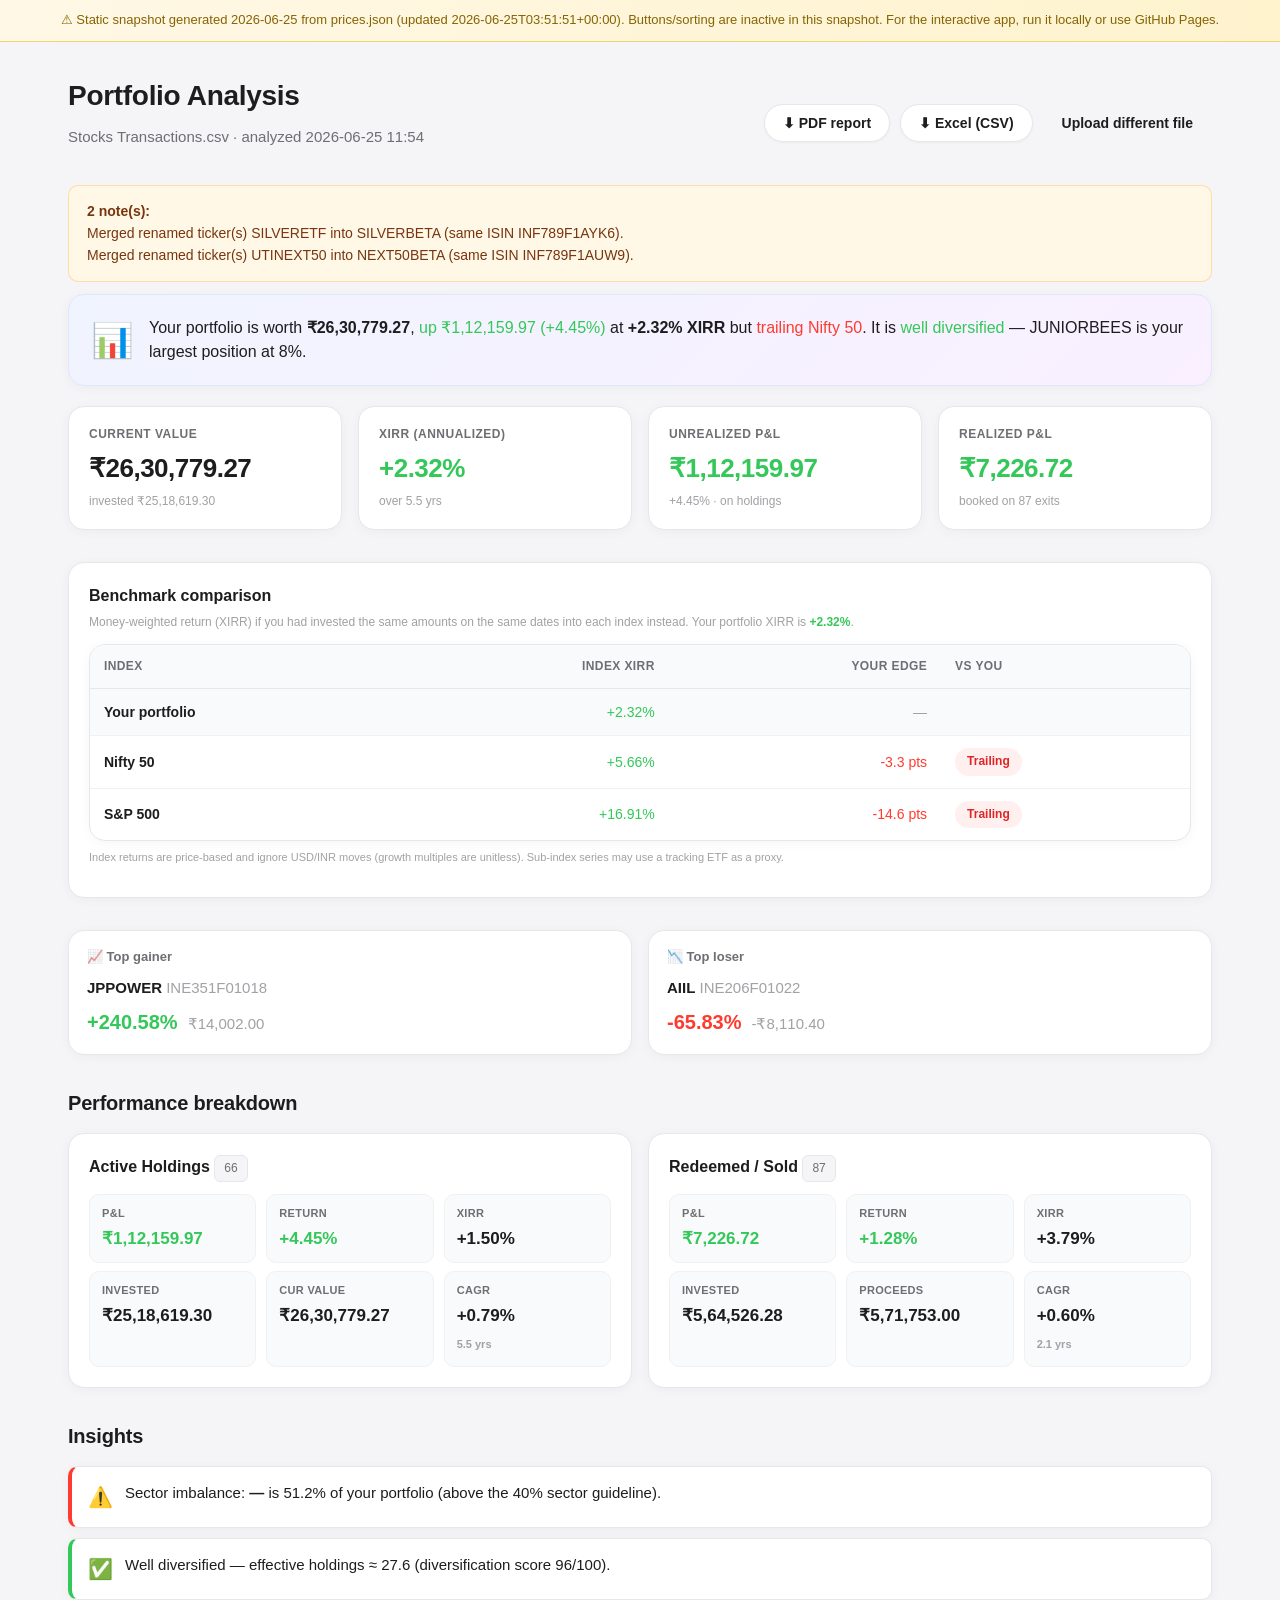
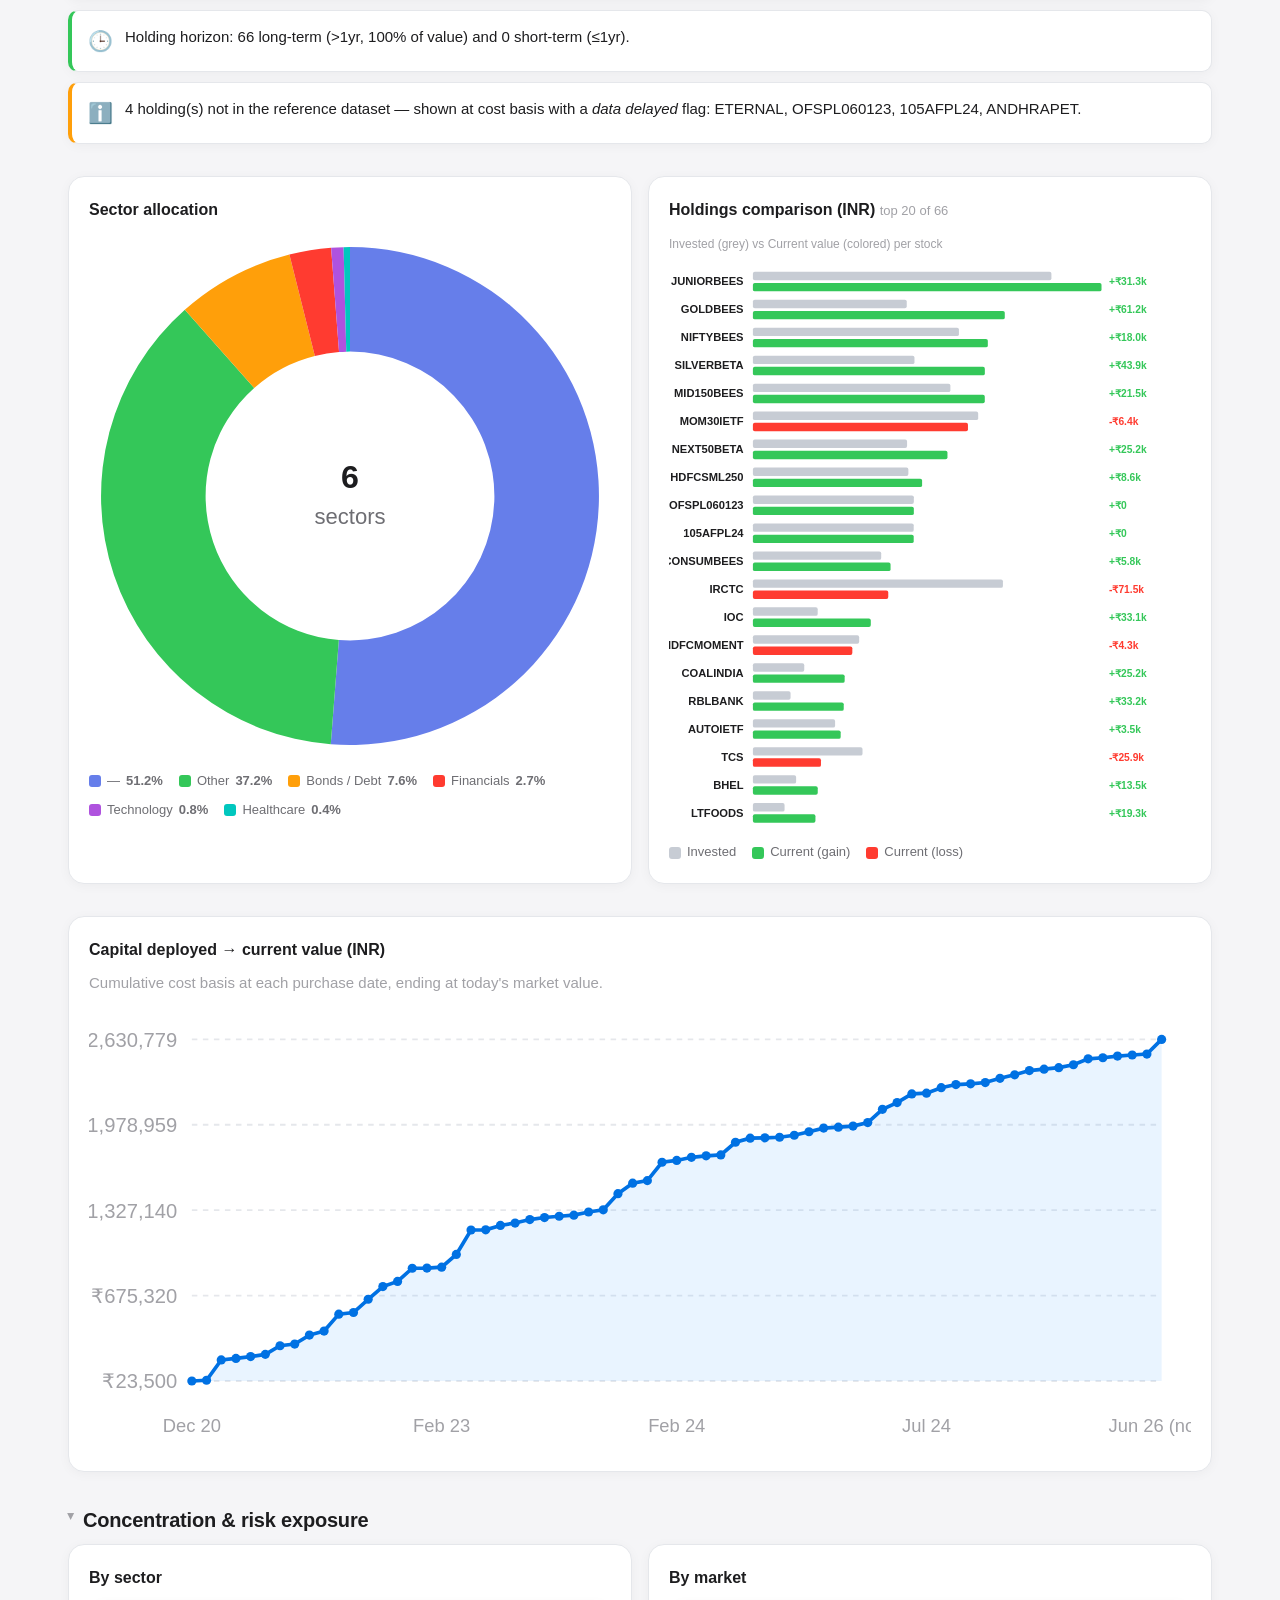
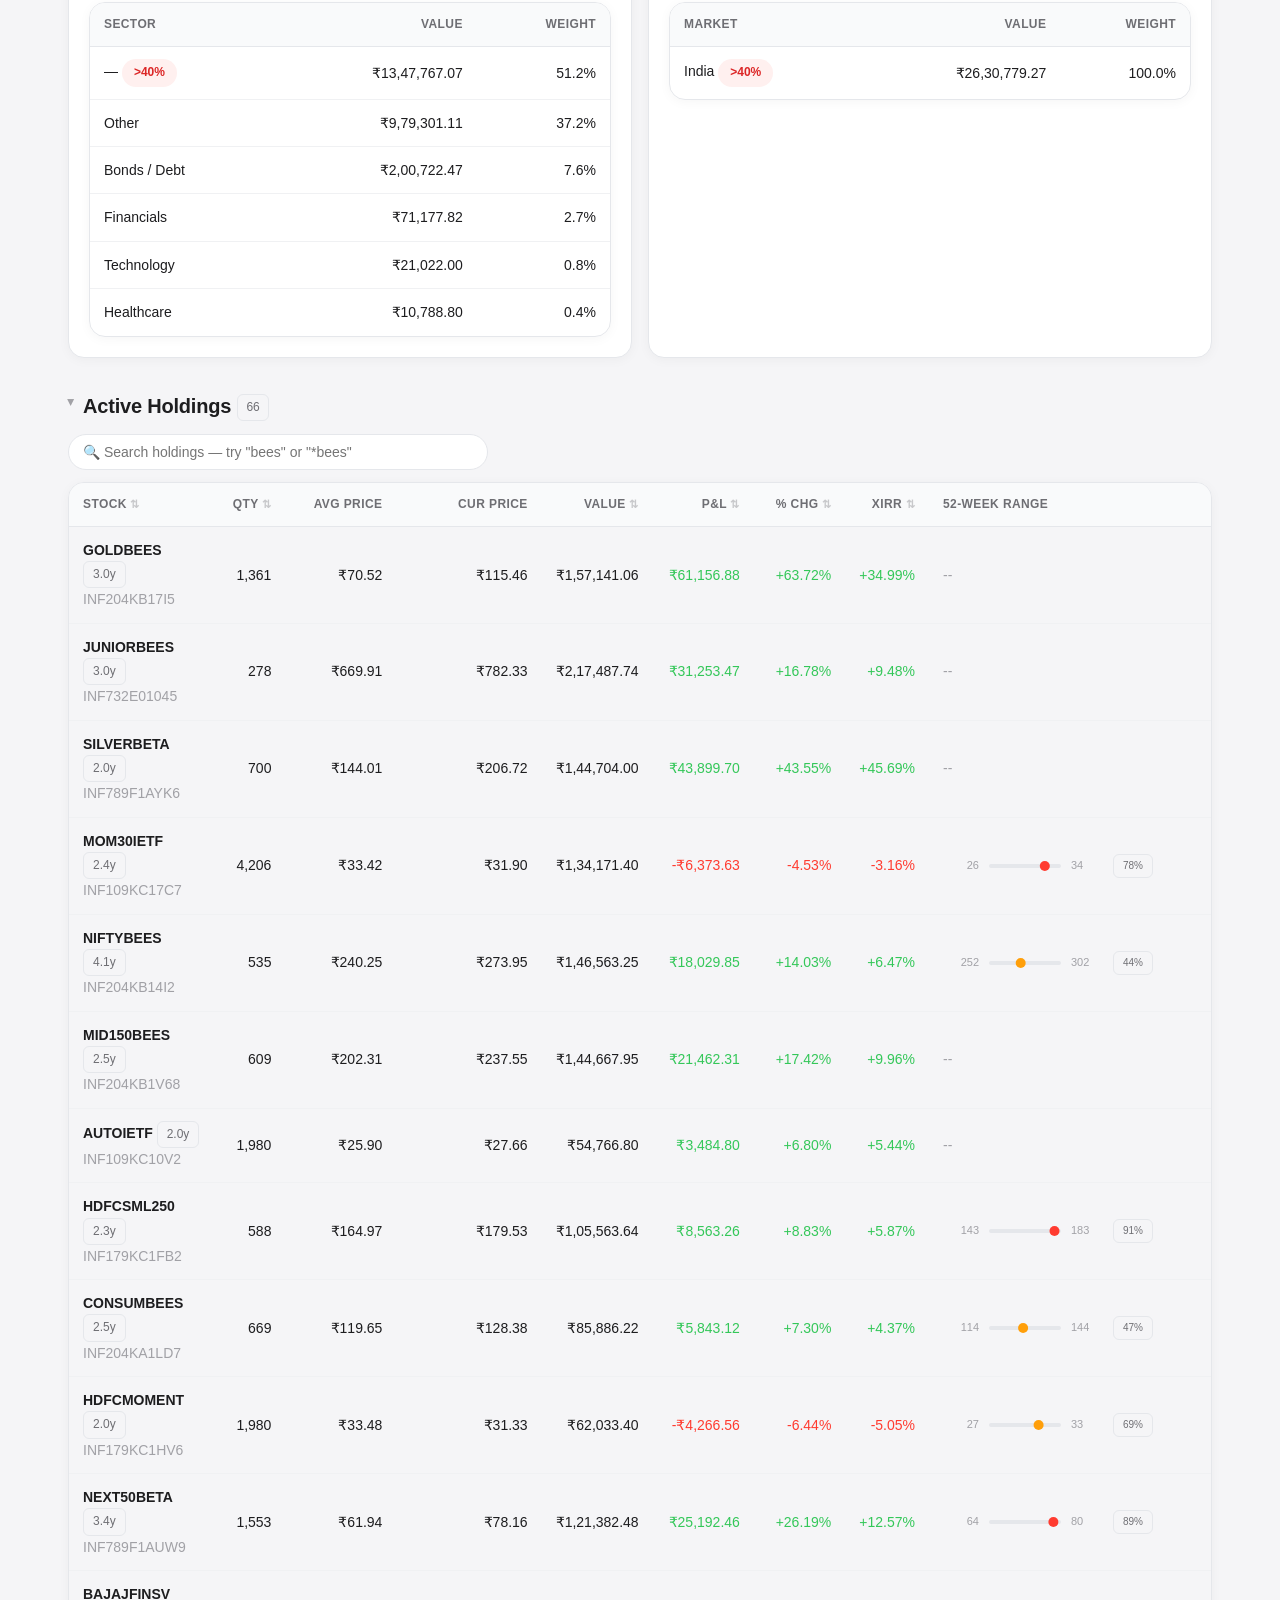
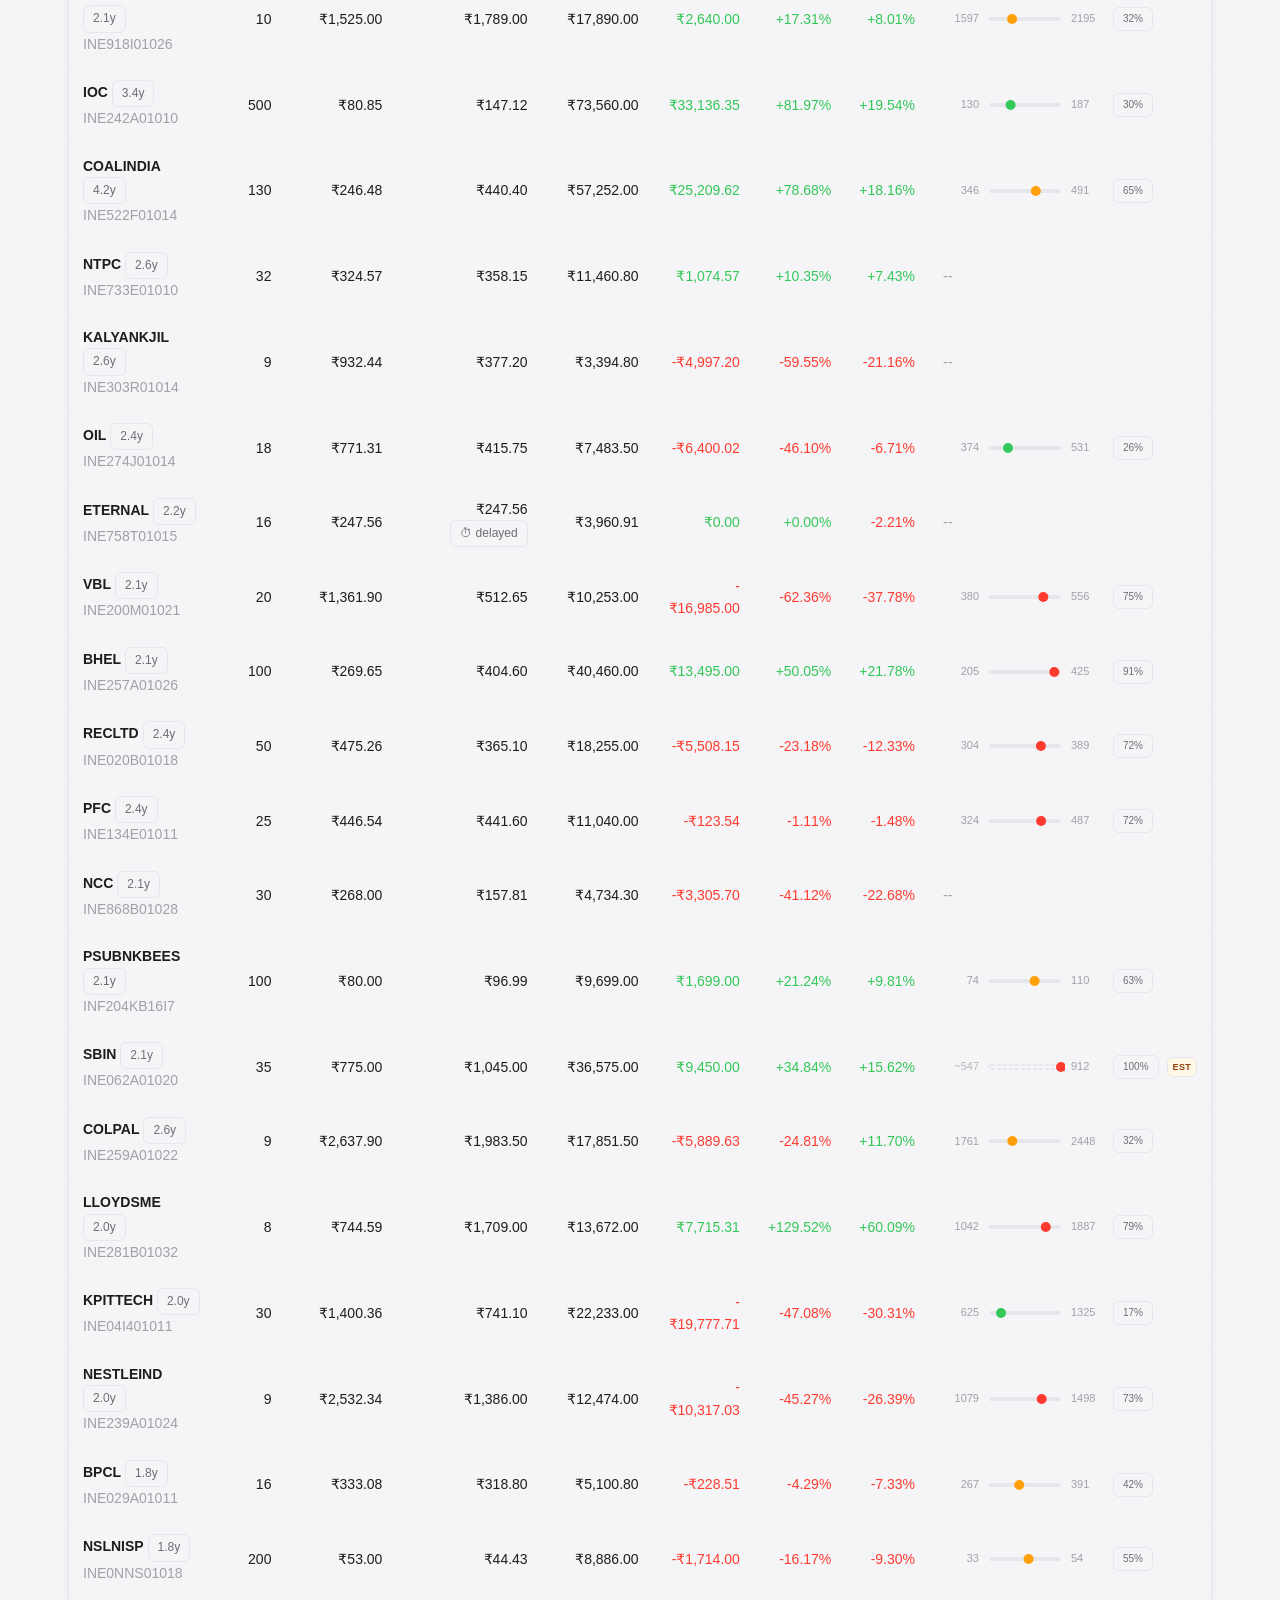
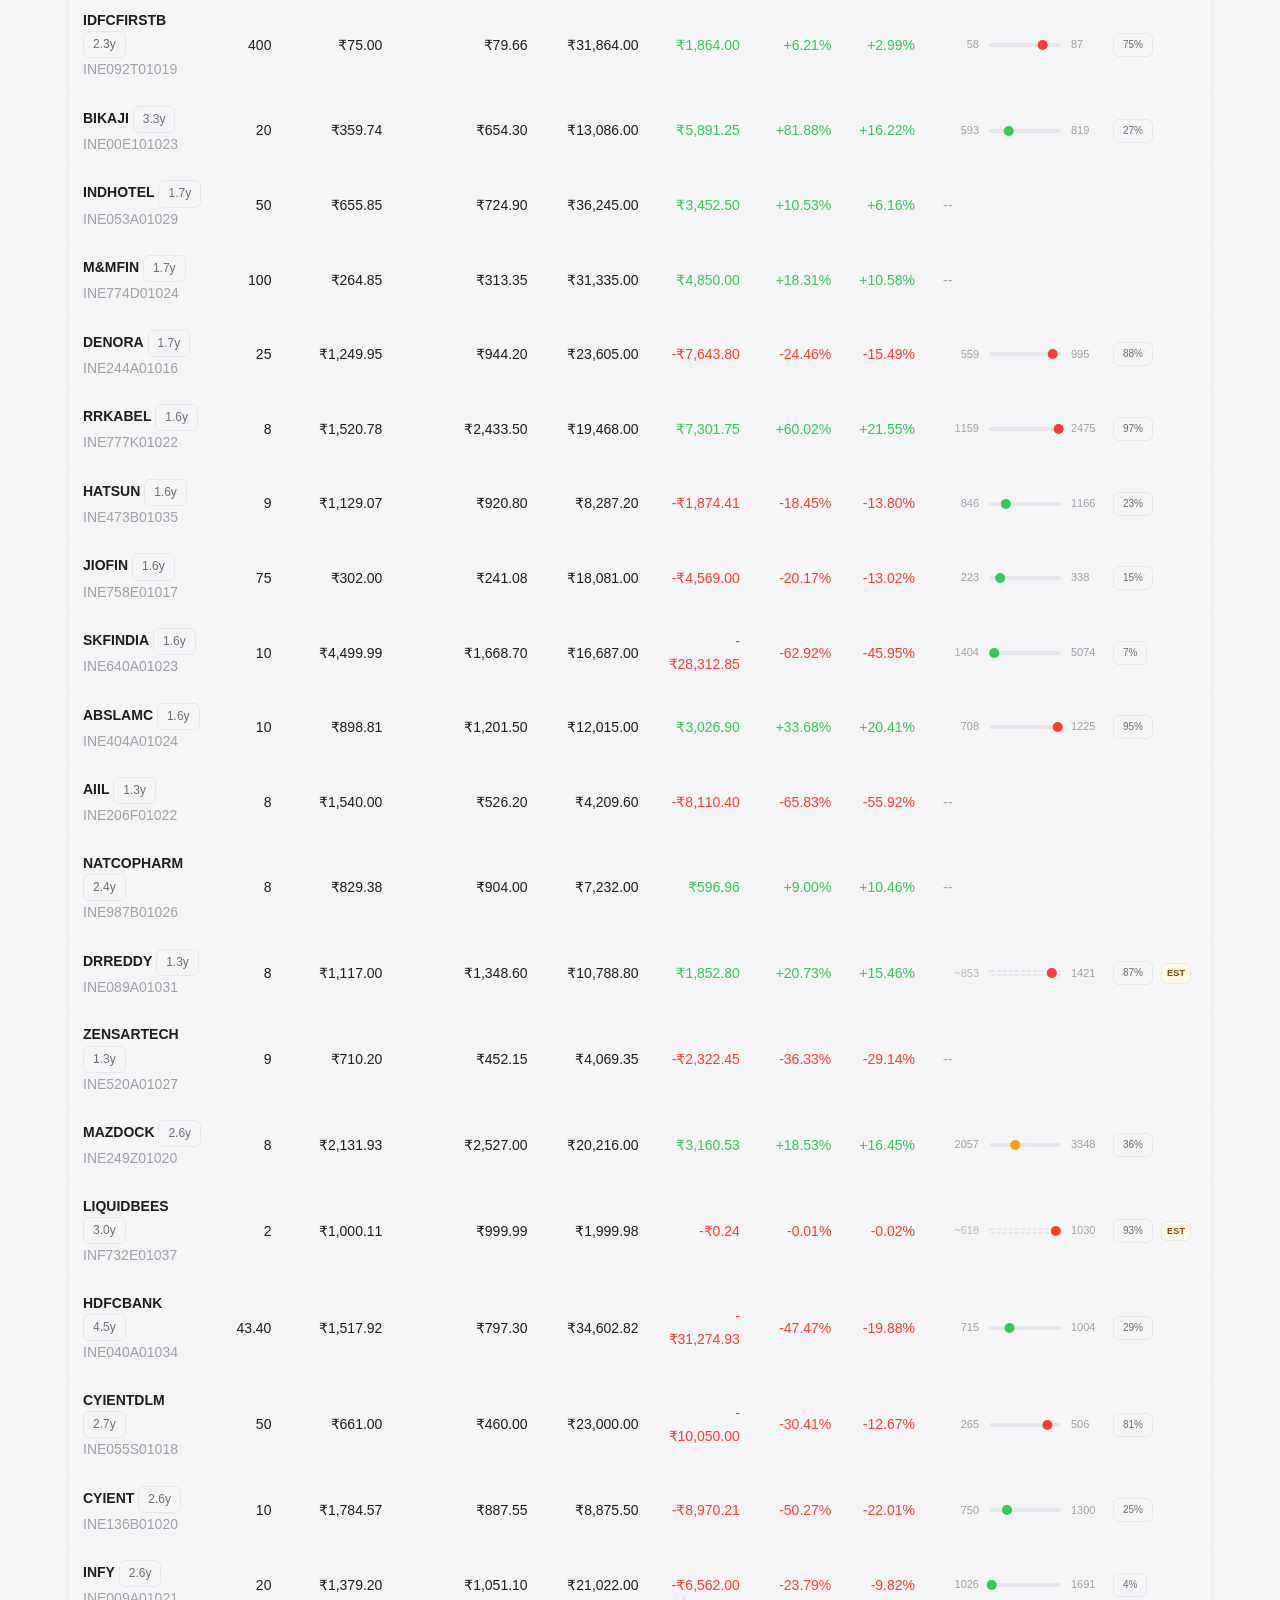
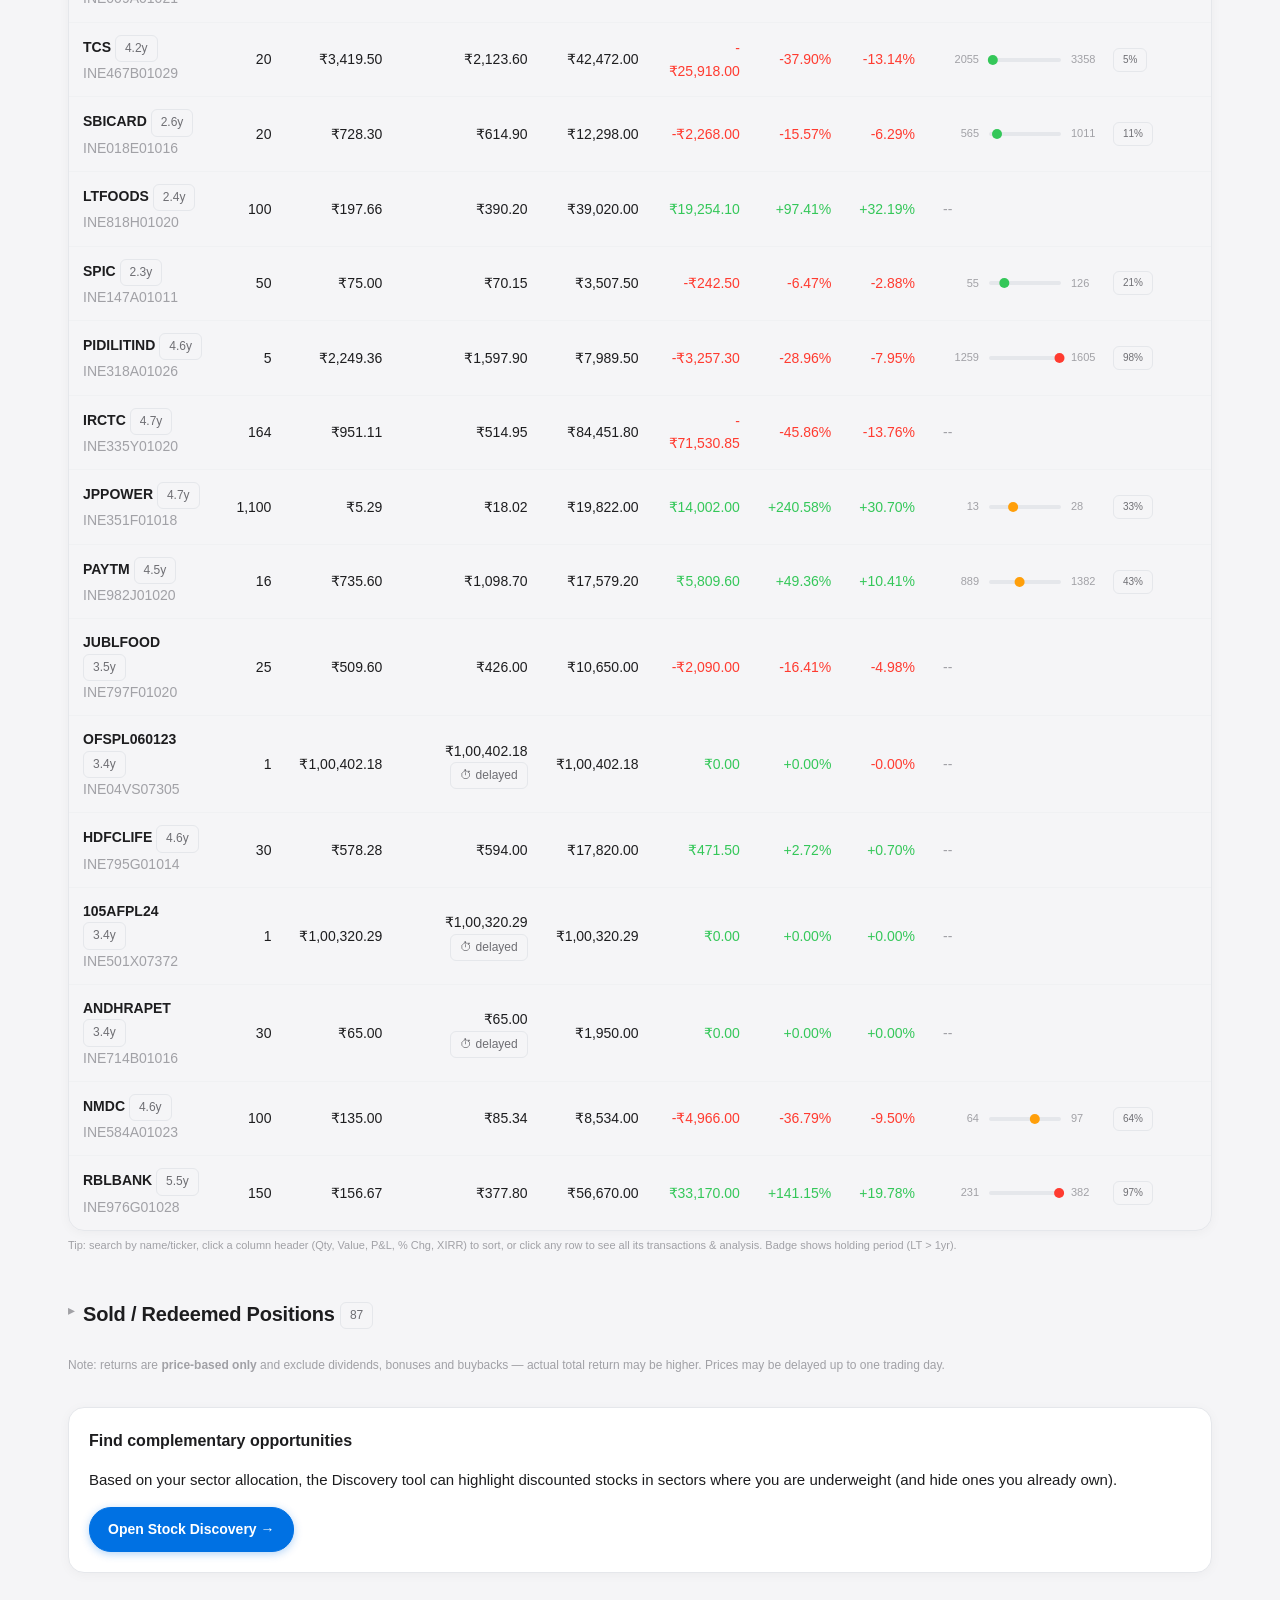
==== commit 793369f7: "Benchmark comparison: per-index XIRR (Nifty 50, Next 50, Midcap, Smallcap, S&P 500) - Replace the si" ====
--- a/preview.html
+++ b/preview.html
@@ -755,4 +755,4 @@
   #holdings-table tbody tr.clickable:hover { background: rgba(10, 132, 255, 0.08); }
 }
 
-</style></head><body><div class="disclaimer-bar">⚠ Static snapshot generated 2026-06-25 from prices.json (updated 2026-06-25T03:51:51+00:00). Buttons/sorting are inactive in this snapshot. For the interactive app, run it locally or use GitHub Pages.</div><main class="app-main"><div class="row-between"><div><h1 class="page-title">Portfolio Analysis</h1><p class="page-sub">Stocks Transactions.csv · analyzed 2026-06-25 05:10</p></div><div class="btn-row no-print"><button class="btn" id="btn-report-pdf">⬇ PDF report</button><button class="btn" id="btn-report-xls">⬇ Excel (CSV)</button><button class="btn btn-ghost" id="btn-reupload">Upload different file</button></div></div><div class="alert alert-warn no-print"><strong>2 note(s):</strong><br>Merged renamed ticker(s) SILVERETF into SILVERBETA (same ISIN INF789F1AYK6).<br>Merged renamed ticker(s) UTINEXT50 into NEXT50BETA (same ISIN INF789F1AUW9).</div><div class="verdict-card no-print"><div class="verdict-icon">📊</div><div class="verdict-text">Your portfolio is worth <strong>₹26,30,779.27</strong>, <span class="pos">up ₹1,12,159.97 (+4.45%)</span> at <strong>+2.32% XIRR</strong> but <span class="neg">trailing Nifty 50 + S&amp;P 500 blend</span>. It is <span class="pos">well diversified</span> — JUNIORBEES is your largest position at 8%.</div></div><div class="grid grid-4"><div class="stat"><div class="label">Current value</div><div class="value">₹26,30,779.27</div><div class="sub">invested ₹25,18,619.30</div></div><div class="stat"><div class="label">XIRR (annualized)</div><div class="value"><span class="pos">+2.32%</span></div><div class="sub">over 5.5 yrs</div></div><div class="stat"><div class="label">Unrealized P&amp;L</div><div class="value"><span class="pos">₹1,12,159.97</span></div><div class="sub">+4.45% · on holdings</div></div><div class="stat"><div class="label">Realized P&amp;L</div><div class="value"><span class="pos">₹7,226.72</span></div><div class="sub">booked on 87 exits</div></div></div><div class="card section-gap"><div class="row-between"><h3 style="margin:0">Benchmark comparison</h3><span class="pill pill-red">Trailing Nifty 50 + S&P 500 blend by 3.3 pts</span></div><p class="muted" style="margin:6px 0 12px;font-size:12px">If you had invested the same amounts on the same dates into Nifty 50 + S&amp;P 500 blend (money-weighted).</p><div class="grid grid-3"><div class="m"><div class="l">Your XIRR</div><div class="v"><span class="pos">+2.32%</span></div></div><div class="m"><div class="l">Nifty 50 + S&amp;P 500 blend XIRR</div><div class="v"><span class="pos">+5.66%</span></div></div><div class="m"><div class="l">Your return vs index</div><div class="v"><span class="pos">+19.14%</span></div></div></div></div><div class="grid grid-2 section-gap"><div class="card callout"><div class="callout-title">📈 Top gainer</div><div class="callout-body"><div><strong>JPPOWER</strong> <span class="muted">INE351F01018</span></div><div class="callout-figures"><span class="pos" style="font-size:20px;font-weight:700">+240.58%</span><span class="muted">₹14,002.00</span></div></div></div><div class="card callout"><div class="callout-title">📉 Top loser</div><div class="callout-body"><div><strong>AIIL</strong> <span class="muted">INE206F01022</span></div><div class="callout-figures"><span class="neg" style="font-size:20px;font-weight:700">-65.83%</span><span class="muted">-₹8,110.40</span></div></div></div></div><h2 class="card-section-title">Performance breakdown</h2><div class="grid grid-2"><div class="card"><h3>Active Holdings <span class="chip">66</span></h3><div class="grid grid-3" style="gap:10px;margin-top:12px"><div class="m"><div class="l">P&L</div><div class="v pos">₹1,12,159.97</div></div><div class="m"><div class="l">Return</div><div class="v pos">+4.45%</div></div><div class="m"><div class="l">XIRR</div><div class="v">+1.50%</div></div></div><div class="grid grid-3" style="gap:10px;margin-top:8px"><div class="m"><div class="l">Invested</div><div class="v">₹25,18,619.30</div></div><div class="m"><div class="l">Cur value</div><div class="v">₹26,30,779.27</div></div><div class="m"><div class="l">CAGR</div><div class="v">+0.79%<br><span class="muted" style="font-size:11px">5.5 yrs</span></div></div></div></div><div class="card"><h3>Redeemed / Sold <span class="chip">87</span></h3><div class="grid grid-3" style="gap:10px;margin-top:12px"><div class="m"><div class="l">P&L</div><div class="v pos">₹7,226.72</div></div><div class="m"><div class="l">Return</div><div class="v pos">+1.28%</div></div><div class="m"><div class="l">XIRR</div><div class="v">+3.79%</div></div></div><div class="grid grid-3" style="gap:10px;margin-top:8px"><div class="m"><div class="l">Invested</div><div class="v">₹5,64,526.28</div></div><div class="m"><div class="l">Proceeds</div><div class="v">₹5,71,753.00</div></div><div class="m"><div class="l">CAGR</div><div class="v">+0.60%<br><span class="muted" style="font-size:11px">2.1 yrs</span></div></div></div></div></div><h2 class="card-section-title">Insights</h2><ul class="insight-list"><li class="sev-high"><span class="ic">⚠️</span><span>Sector imbalance: <strong>—</strong> is 51.2% of your portfolio (above the 40% sector guideline).</span></li><li class="sev-low"><span class="ic">✅</span><span>Well diversified — effective holdings ≈ 27.6 (diversification score 96/100).</span></li><li class="sev-low"><span class="ic">🕒</span><span>Holding horizon: 66 long-term (>1yr, 100% of value) and 0 short-term (≤1yr).</span></li><li class="sev-med"><span class="ic">ℹ️</span><span>4 holding(s) not in the reference dataset — shown at cost basis with a <em>data delayed</em> flag: ETERNAL, OFSPL060123, 105AFPL24, ANDHRAPET.</span></li></ul><div class="grid grid-2 section-gap"><div class="card"><h3>Sector allocation</h3><svg class="chart" viewBox="0 0 260 260" role="img"><path d="M130 6 A124 124 0 1 1 120.42085688585817 253.62944640011452 L124.44409699379774 201.70507891206643 A71.92 71.92 0 1 0 130 58.08 Z" fill="#667eea"><title></title></path><path d="M120.42085688585817 253.62944640011452 A124 124 0 0 1 47.73740926991667 37.21602419396544 L82.28769737655166 76.18529403249995 A71.92 71.92 0 0 0 124.44409699379774 201.70507891206643 Z" fill="#34c759"><title></title></path><path d="M47.73740926991667 37.21602419396544 A124 124 0 0 1 99.80616776107703 9.73224665469229 L112.48757730142468 60.24470305972153 A71.92 71.92 0 0 0 82.28769737655166 76.18529403249995 Z" fill="#ff9f0a"><title></title></path><path d="M99.80616776107703 9.73224665469229 A124 124 0 0 1 120.58817489356095 6.357703239684994 L124.54114143826534 58.2874678790173 A71.92 71.92 0 0 0 112.48757730142468 60.24470305972153 Z" fill="#ff3b30"><title></title></path><path d="M120.58817489356095 6.357703239684994 A124 124 0 0 1 126.80521067279767 6.04116279524564 L128.14702219022266 58.103874421242466 A71.92 71.92 0 0 0 124.54114143826534 58.2874678790173 Z" fill="#af52de"><title></title></path><path d="M126.80521067279767 6.04116279524564 A124 124 0 0 1 130.00000000000009 6 L130.00000000000006 58.08 A71.92 71.92 0 0 0 128.14702219022266 58.103874421242466 Z" fill="#00c7be"><title></title></path><text x="130" y="126" text-anchor="middle" fill="var(--text)" font-size="16" font-weight="700">6</text><text x="130" y="144" text-anchor="middle" fill="var(--text-dim)" font-size="11">sectors</text></svg><div class="chart-legend"><span class="lg"><span class="sw" style="background:#667eea"></span>— <strong>51.2%</strong></span><span class="lg"><span class="sw" style="background:#34c759"></span>Other <strong>37.2%</strong></span><span class="lg"><span class="sw" style="background:#ff9f0a"></span>Bonds / Debt <strong>7.6%</strong></span><span class="lg"><span class="sw" style="background:#ff3b30"></span>Financials <strong>2.7%</strong></span><span class="lg"><span class="sw" style="background:#af52de"></span>Technology <strong>0.8%</strong></span><span class="lg"><span class="sw" style="background:#00c7be"></span>Healthcare <strong>0.4%</strong></span></div></div><div class="card"><h3>Holdings comparison (INR) <span class="muted" style="font-weight:400;font-size:13px">top 20 of 66</span></h3><p class="muted" style="margin:0 0 8px;font-size:12px">Invested (grey) vs Current value (colored) per stock</p><svg class="chart" viewBox="0 0 560 612" role="img" preserveAspectRatio="xMinYMin meet" style="width:100%;height:auto"><text x="80" y="25" text-anchor="end" fill="var(--text)" font-size="12" font-weight="600">JUNIORBEES</text><rect x="90" y="10.5" width="320.2553715441615" height="9" rx="2" fill="#c7ccd4"/><rect x="90" y="22.5" width="374" height="9" rx="2" fill="var(--green)"/><text x="472" y="25" fill="var(--green)" font-size="11" font-weight="700">+₹31.3k</text><text x="80" y="55" text-anchor="end" fill="var(--text)" font-size="12" font-weight="600">GOLDBEES</text><rect x="90" y="40.5" width="165.05796289942595" height="9" rx="2" fill="#c7ccd4"/><rect x="90" y="52.5" width="270.2256064640701" height="9" rx="2" fill="var(--green)"/><text x="472" y="55" fill="var(--green)" font-size="11" font-weight="700">+₹61.2k</text><text x="80" y="85" text-anchor="end" fill="var(--text)" font-size="12" font-weight="600">NIFTYBEES</text><rect x="90" y="70.5" width="221.03081120802486" height="9" rx="2" fill="#c7ccd4"/><rect x="90" y="82.5" width="252.03561129468724" height="9" rx="2" fill="var(--green)"/><text x="472" y="85" fill="var(--green)" font-size="11" font-weight="700">+₹18.0k</text><text x="80" y="115" text-anchor="end" fill="var(--text)" font-size="12" font-weight="600">SILVERBETA</text><rect x="90" y="100.5" width="173.34682037709345" height="9" rx="2" fill="#c7ccd4"/><rect x="90" y="112.5" width="248.83837590109678" height="9" rx="2" fill="var(--green)"/><text x="472" y="115" fill="var(--green)" font-size="11" font-weight="700">+₹43.9k</text><text x="80" y="145" text-anchor="end" fill="var(--text)" font-size="12" font-weight="600">MID150BEES</text><rect x="90" y="130.5" width="211.86899712140095" height="9" rx="2" fill="#c7ccd4"/><rect x="90" y="142.5" width="248.77638298140394" height="9" rx="2" fill="var(--green)"/><text x="472" y="145" fill="var(--green)" font-size="11" font-weight="700">+₹21.5k</text><text x="80" y="175" text-anchor="end" fill="var(--text)" font-size="12" font-weight="600">MOM30IETF</text><rect x="90" y="160.5" width="241.68645653313607" height="9" rx="2" fill="#c7ccd4"/><rect x="90" y="172.5" width="230.72612552781135" height="9" rx="2" fill="var(--red)"/><text x="472" y="175" fill="var(--red)" font-size="11" font-weight="700">-₹6.4k</text><text x="80" y="205" text-anchor="end" fill="var(--text)" font-size="12" font-weight="600">NEXT50BETA</text><rect x="90" y="190.5" width="165.41193301286776" height="9" rx="2" fill="#c7ccd4"/><rect x="90" y="202.5" width="208.73382343298982" height="9" rx="2" fill="var(--green)"/><text x="472" y="205" fill="var(--green)" font-size="11" font-weight="700">+₹25.2k</text><text x="80" y="235" text-anchor="end" fill="var(--text)" font-size="12" font-weight="600">HDFCSML250</text><rect x="90" y="220.5" width="166.80545818352797" height="9" rx="2" fill="#c7ccd4"/><rect x="90" y="232.5" width="181.53115830804992" height="9" rx="2" fill="var(--green)"/><text x="472" y="235" fill="var(--green)" font-size="11" font-weight="700">+₹8.6k</text><text x="80" y="265" text-anchor="end" fill="var(--text)" font-size="12" font-weight="600">OFSPL060123</text><rect x="90" y="250.5" width="172.65531988147927" height="9" rx="2" fill="#c7ccd4"/><rect x="90" y="262.5" width="172.65531988147927" height="9" rx="2" fill="var(--green)"/><text x="472" y="265" fill="var(--green)" font-size="11" font-weight="700">+₹0</text><text x="80" y="295" text-anchor="end" fill="var(--text)" font-size="12" font-weight="600">105AFPL24</text><rect x="90" y="280.5" width="172.51449879427685" height="9" rx="2" fill="#c7ccd4"/><rect x="90" y="292.5" width="172.51449879427685" height="9" rx="2" fill="var(--green)"/><text x="472" y="295" fill="var(--green)" font-size="11" font-weight="700">+₹0</text><text x="80" y="325" text-anchor="end" fill="var(--text)" font-size="12" font-weight="600">CONSUMBEES</text><rect x="90" y="310.5" width="137.64508932779384" height="9" rx="2" fill="#c7ccd4"/><rect x="90" y="322.5" width="147.69313562226543" height="9" rx="2" fill="var(--green)"/><text x="472" y="325" fill="var(--green)" font-size="11" font-weight="700">+₹5.8k</text><text x="80" y="355" text-anchor="end" fill="var(--text)" font-size="12" font-weight="600">IRCTC</text><rect x="90" y="340.5" width="268.23356157914924" height="9" rx="2" fill="#c7ccd4"/><rect x="90" y="352.5" width="145.22645368423986" height="9" rx="2" fill="var(--red)"/><text x="472" y="355" fill="var(--red)" font-size="11" font-weight="700">-₹71.5k</text><text x="80" y="385" text-anchor="end" fill="var(--text)" font-size="12" font-weight="600">IOC</text><rect x="90" y="370.5" width="69.51401076676783" height="9" rx="2" fill="#c7ccd4"/><rect x="90" y="382.5" width="126.49650964233662" height="9" rx="2" fill="var(--green)"/><text x="472" y="385" fill="var(--green)" font-size="11" font-weight="700">+₹33.1k</text><text x="80" y="415" text-anchor="end" fill="var(--text)" font-size="12" font-weight="600">HDFCMOMENT</text><rect x="90" y="400.5" width="114.01187506017581" height="9" rx="2" fill="#c7ccd4"/><rect x="90" y="412.5" width="106.67493992994731" height="9" rx="2" fill="var(--red)"/><text x="472" y="415" fill="var(--red)" font-size="11" font-weight="700">-₹4.3k</text><text x="80" y="445" text-anchor="end" fill="var(--text)" font-size="12" font-weight="600">COALINDIA</text><rect x="90" y="430.5" width="55.101267409372134" height="9" rx="2" fill="#c7ccd4"/><rect x="90" y="442.5" width="98.45266680319544" height="9" rx="2" fill="var(--green)"/><text x="472" y="445" fill="var(--green)" font-size="11" font-weight="700">+₹25.2k</text><text x="80" y="475" text-anchor="end" fill="var(--text)" font-size="12" font-weight="600">RBLBANK</text><rect x="90" y="460.5" width="40.41147330879433" height="9" rx="2" fill="#c7ccd4"/><rect x="90" y="472.5" width="97.45183797486699" height="9" rx="2" fill="var(--green)"/><text x="472" y="475" fill="var(--green)" font-size="11" font-weight="700">+₹33.2k</text><text x="80" y="505" text-anchor="end" fill="var(--text)" font-size="12" font-weight="600">AUTOIETF</text><rect x="90" y="490.5" width="88.1864329455996" height="9" rx="2" fill="#c7ccd4"/><rect x="90" y="502.5" width="94.17902452800328" height="9" rx="2" fill="var(--green)"/><text x="472" y="505" fill="var(--green)" font-size="11" font-weight="700">+₹3.5k</text><text x="80" y="535" text-anchor="end" fill="var(--text)" font-size="12" font-weight="600">TCS</text><rect x="90" y="520.5" width="117.60598551440187" height="9" rx="2" fill="#c7ccd4"/><rect x="90" y="532.5" width="73.03642954770692" height="9" rx="2" fill="var(--red)"/><text x="472" y="535" fill="var(--red)" font-size="11" font-weight="700">-₹25.9k</text><text x="80" y="565" text-anchor="end" fill="var(--text)" font-size="12" font-weight="600">BHEL</text><rect x="90" y="550.5" width="46.3700160753889" height="9" rx="2" fill="#c7ccd4"/><rect x="90" y="562.5" width="69.57651957760929" height="9" rx="2" fill="var(--green)"/><text x="472" y="565" fill="var(--green)" font-size="11" font-weight="700">+₹13.5k</text><text x="80" y="595" text-anchor="end" fill="var(--text)" font-size="12" font-weight="600">LTFOODS</text><rect x="90" y="580.5" width="33.99017618188501" height="9" rx="2" fill="#c7ccd4"/><rect x="90" y="592.5" width="67.10024206421934" height="9" rx="2" fill="var(--green)"/><text x="472" y="595" fill="var(--green)" font-size="11" font-weight="700">+₹19.3k</text></svg><div class="chart-legend" style="margin-top:10px"><span class="lg"><span class="sw" style="background:#c7ccd4"></span>Invested</span><span class="lg"><span class="sw" style="background:var(--green)"></span>Current (gain)</span><span class="lg"><span class="sw" style="background:var(--red)"></span>Current (loss)</span></div></div></div><div class="card section-gap"><h3>Capital deployed → current value (INR)</h3><p class="muted" style="margin-top:-4px">Cumulative cost basis at each purchase date, ending at today's market value.</p><svg class="chart" viewBox="0 0 600 240" role="img"><line x1="56" y1="202" x2="584" y2="202" stroke="var(--border)" stroke-width="1" stroke-dasharray="3 3"/><text x="48" y="206" text-anchor="end" fill="var(--text-faint)" font-size="11">₹23,500</text><line x1="56" y1="155.5" x2="584" y2="155.5" stroke="var(--border)" stroke-width="1" stroke-dasharray="3 3"/><text x="48" y="159.5" text-anchor="end" fill="var(--text-faint)" font-size="11">₹675,320</text><line x1="56" y1="109" x2="584" y2="109" stroke="var(--border)" stroke-width="1" stroke-dasharray="3 3"/><text x="48" y="113" text-anchor="end" fill="var(--text-faint)" font-size="11">₹1,327,140</text><line x1="56" y1="62.5" x2="584" y2="62.5" stroke="var(--border)" stroke-width="1" stroke-dasharray="3 3"/><text x="48" y="66.5" text-anchor="end" fill="var(--text-faint)" font-size="11">₹1,978,959</text><line x1="56" y1="16" x2="584" y2="16" stroke="var(--border)" stroke-width="1" stroke-dasharray="3 3"/><text x="48" y="20" text-anchor="end" fill="var(--text-faint)" font-size="11">₹2,630,779</text><path d="M56.0 202.0 L64.0 201.6 L72.0 190.5 L80.0 189.7 L88.0 188.7 L96.0 187.5 L104.0 182.8 L112.0 181.9 L120.0 177.0 L128.0 174.8 L136.0 165.6 L144.0 164.7 L152.0 157.5 L160.0 150.6 L168.0 147.8 L176.0 140.6 L184.0 140.5 L192.0 140.0 L200.0 133.1 L208.0 119.8 L216.0 119.7 L224.0 117.3 L232.0 116.0 L240.0 114.1 L248.0 113.0 L256.0 112.3 L264.0 111.7 L272.0 110.0 L280.0 108.8 L288.0 100.0 L296.0 94.3 L304.0 92.9 L312.0 82.9 L320.0 81.9 L328.0 80.2 L336.0 79.4 L344.0 78.9 L352.0 72.0 L360.0 69.8 L368.0 69.6 L376.0 69.3 L384.0 68.2 L392.0 66.3 L400.0 64.3 L408.0 63.8 L416.0 63.2 L424.0 61.3 L432.0 54.1 L440.0 50.4 L448.0 45.7 L456.0 45.3 L464.0 42.3 L472.0 40.6 L480.0 40.2 L488.0 39.5 L496.0 37.2 L504.0 35.3 L512.0 33.0 L520.0 32.2 L528.0 31.4 L536.0 29.8 L544.0 26.6 L552.0 26.0 L560.0 25.1 L568.0 24.5 L576.0 24.0 L584.0 16.0 L584.0 202 L56.0 202 Z" fill="rgba(77,163,255,0.12)" stroke="none"/><path d="M56.0 202.0 L64.0 201.6 L72.0 190.5 L80.0 189.7 L88.0 188.7 L96.0 187.5 L104.0 182.8 L112.0 181.9 L120.0 177.0 L128.0 174.8 L136.0 165.6 L144.0 164.7 L152.0 157.5 L160.0 150.6 L168.0 147.8 L176.0 140.6 L184.0 140.5 L192.0 140.0 L200.0 133.1 L208.0 119.8 L216.0 119.7 L224.0 117.3 L232.0 116.0 L240.0 114.1 L248.0 113.0 L256.0 112.3 L264.0 111.7 L272.0 110.0 L280.0 108.8 L288.0 100.0 L296.0 94.3 L304.0 92.9 L312.0 82.9 L320.0 81.9 L328.0 80.2 L336.0 79.4 L344.0 78.9 L352.0 72.0 L360.0 69.8 L368.0 69.6 L376.0 69.3 L384.0 68.2 L392.0 66.3 L400.0 64.3 L408.0 63.8 L416.0 63.2 L424.0 61.3 L432.0 54.1 L440.0 50.4 L448.0 45.7 L456.0 45.3 L464.0 42.3 L472.0 40.6 L480.0 40.2 L488.0 39.5 L496.0 37.2 L504.0 35.3 L512.0 33.0 L520.0 32.2 L528.0 31.4 L536.0 29.8 L544.0 26.6 L552.0 26.0 L560.0 25.1 L568.0 24.5 L576.0 24.0 L584.0 16.0 " fill="none" stroke="var(--accent)" stroke-width="2"/><circle cx="56.0" cy="202.0" r="2.5" fill="var(--accent)"/><circle cx="64.0" cy="201.6" r="2.5" fill="var(--accent)"/><circle cx="72.0" cy="190.5" r="2.5" fill="var(--accent)"/><circle cx="80.0" cy="189.7" r="2.5" fill="var(--accent)"/><circle cx="88.0" cy="188.7" r="2.5" fill="var(--accent)"/><circle cx="96.0" cy="187.5" r="2.5" fill="var(--accent)"/><circle cx="104.0" cy="182.8" r="2.5" fill="var(--accent)"/><circle cx="112.0" cy="181.9" r="2.5" fill="var(--accent)"/><circle cx="120.0" cy="177.0" r="2.5" fill="var(--accent)"/><circle cx="128.0" cy="174.8" r="2.5" fill="var(--accent)"/><circle cx="136.0" cy="165.6" r="2.5" fill="var(--accent)"/><circle cx="144.0" cy="164.7" r="2.5" fill="var(--accent)"/><circle cx="152.0" cy="157.5" r="2.5" fill="var(--accent)"/><circle cx="160.0" cy="150.6" r="2.5" fill="var(--accent)"/><circle cx="168.0" cy="147.8" r="2.5" fill="var(--accent)"/><circle cx="176.0" cy="140.6" r="2.5" fill="var(--accent)"/><circle cx="184.0" cy="140.5" r="2.5" fill="var(--accent)"/><circle cx="192.0" cy="140.0" r="2.5" fill="var(--accent)"/><circle cx="200.0" cy="133.1" r="2.5" fill="var(--accent)"/><circle cx="208.0" cy="119.8" r="2.5" fill="var(--accent)"/><circle cx="216.0" cy="119.7" r="2.5" fill="var(--accent)"/><circle cx="224.0" cy="117.3" r="2.5" fill="var(--accent)"/><circle cx="232.0" cy="116.0" r="2.5" fill="var(--accent)"/><circle cx="240.0" cy="114.1" r="2.5" fill="var(--accent)"/><circle cx="248.0" cy="113.0" r="2.5" fill="var(--accent)"/><circle cx="256.0" cy="112.3" r="2.5" fill="var(--accent)"/><circle cx="264.0" cy="111.7" r="2.5" fill="var(--accent)"/><circle cx="272.0" cy="110.0" r="2.5" fill="var(--accent)"/><circle cx="280.0" cy="108.8" r="2.5" fill="var(--accent)"/><circle cx="288.0" cy="100.0" r="2.5" fill="var(--accent)"/><circle cx="296.0" cy="94.3" r="2.5" fill="var(--accent)"/><circle cx="304.0" cy="92.9" r="2.5" fill="var(--accent)"/><circle cx="312.0" cy="82.9" r="2.5" fill="var(--accent)"/><circle cx="320.0" cy="81.9" r="2.5" fill="var(--accent)"/><circle cx="328.0" cy="80.2" r="2.5" fill="var(--accent)"/><circle cx="336.0" cy="79.4" r="2.5" fill="var(--accent)"/><circle cx="344.0" cy="78.9" r="2.5" fill="var(--accent)"/><circle cx="352.0" cy="72.0" r="2.5" fill="var(--accent)"/><circle cx="360.0" cy="69.8" r="2.5" fill="var(--accent)"/><circle cx="368.0" cy="69.6" r="2.5" fill="var(--accent)"/><circle cx="376.0" cy="69.3" r="2.5" fill="var(--accent)"/><circle cx="384.0" cy="68.2" r="2.5" fill="var(--accent)"/><circle cx="392.0" cy="66.3" r="2.5" fill="var(--accent)"/><circle cx="400.0" cy="64.3" r="2.5" fill="var(--accent)"/><circle cx="408.0" cy="63.8" r="2.5" fill="var(--accent)"/><circle cx="416.0" cy="63.2" r="2.5" fill="var(--accent)"/><circle cx="424.0" cy="61.3" r="2.5" fill="var(--accent)"/><circle cx="432.0" cy="54.1" r="2.5" fill="var(--accent)"/><circle cx="440.0" cy="50.4" r="2.5" fill="var(--accent)"/><circle cx="448.0" cy="45.7" r="2.5" fill="var(--accent)"/><circle cx="456.0" cy="45.3" r="2.5" fill="var(--accent)"/><circle cx="464.0" cy="42.3" r="2.5" fill="var(--accent)"/><circle cx="472.0" cy="40.6" r="2.5" fill="var(--accent)"/><circle cx="480.0" cy="40.2" r="2.5" fill="var(--accent)"/><circle cx="488.0" cy="39.5" r="2.5" fill="var(--accent)"/><circle cx="496.0" cy="37.2" r="2.5" fill="var(--accent)"/><circle cx="504.0" cy="35.3" r="2.5" fill="var(--accent)"/><circle cx="512.0" cy="33.0" r="2.5" fill="var(--accent)"/><circle cx="520.0" cy="32.2" r="2.5" fill="var(--accent)"/><circle cx="528.0" cy="31.4" r="2.5" fill="var(--accent)"/><circle cx="536.0" cy="29.8" r="2.5" fill="var(--accent)"/><circle cx="544.0" cy="26.6" r="2.5" fill="var(--accent)"/><circle cx="552.0" cy="26.0" r="2.5" fill="var(--accent)"/><circle cx="560.0" cy="25.1" r="2.5" fill="var(--accent)"/><circle cx="568.0" cy="24.5" r="2.5" fill="var(--accent)"/><circle cx="576.0" cy="24.0" r="2.5" fill="var(--accent)"/><circle cx="584.0" cy="16.0" r="2.5" fill="var(--accent)"/><text x="56.0" y="230" text-anchor="middle" fill="var(--text-faint)" font-size="10">Dec 20</text><text x="192.0" y="230" text-anchor="middle" fill="var(--text-faint)" font-size="10">Feb 23</text><text x="320.0" y="230" text-anchor="middle" fill="var(--text-faint)" font-size="10">Feb 24</text><text x="456.0" y="230" text-anchor="middle" fill="var(--text-faint)" font-size="10">Jul 24</text><text x="584.0" y="230" text-anchor="middle" fill="var(--text-faint)" font-size="10">Jun 26 (now)</text></svg></div><details class="section-collapse" open><summary><h2 class="card-section-title">Concentration &amp; risk exposure</h2></summary><div class="grid grid-2"><div class="card"><h3>By sector</h3><div class="table-wrap"><table><thead><tr><th>sector</th><th class="num">Value</th><th class="num">Weight</th></tr></thead><tbody><tr><td>— <span class="pill pill-red">>40%</span></td><td class="num">₹13,47,767.07</td><td class="num">51.2%</td></tr><tr><td>Other</td><td class="num">₹9,79,301.11</td><td class="num">37.2%</td></tr><tr><td>Bonds / Debt</td><td class="num">₹2,00,722.47</td><td class="num">7.6%</td></tr><tr><td>Financials</td><td class="num">₹71,177.82</td><td class="num">2.7%</td></tr><tr><td>Technology</td><td class="num">₹21,022.00</td><td class="num">0.8%</td></tr><tr><td>Healthcare</td><td class="num">₹10,788.80</td><td class="num">0.4%</td></tr></tbody></table></div></div><div class="card"><h3>By market</h3><div class="table-wrap"><table><thead><tr><th>market</th><th class="num">Value</th><th class="num">Weight</th></tr></thead><tbody><tr><td>India <span class="pill pill-red">>40%</span></td><td class="num">₹26,30,779.27</td><td class="num">100.0%</td></tr></tbody></table></div></div></div></details><details class="section-collapse" open><summary><h2 class="card-section-title">Active Holdings <span class="chip">66</span></h2></summary><div class="holdings-toolbar no-print"><input type="search" id="holdings-search" placeholder="🔍 Search holdings — try &quot;bees&quot; or &quot;*bees&quot;" autocomplete="off"><span class="muted" id="holdings-count" style="font-size:12px"></span></div><div class="table-wrap"><table class="sortable-table" id="holdings-table"><thead><tr><th class="sortable" data-sort="sym">Stock</th><th class="num sortable" data-sort="qty">Qty</th><th class="num">Avg price</th><th class="num">Cur price</th><th class="num sortable" data-sort="value">Value</th><th class="num sortable" data-sort="gain">P&amp;L</th><th class="num sortable" data-sort="gainpct">% Chg</th><th class="num sortable" data-sort="xirr">XIRR</th><th>52-week range</th></tr></thead><tbody><tr class="clickable" data-value="157141.06" data-gain="61156.87999999999" data-gainpct="0.6371558313047002" data-xirr="0.3501090692293876" data-qty="1361" data-sym="GOLDBEES" data-search="goldbees inf204kb17i5" title="Click for transactions &amp; analysis"><td><strong>GOLDBEES</strong> <span class="chip" title="LT · held 3.0y">3.0y</span><div class="muted">INF204KB17I5</div></td><td class="num">1,361</td><td class="num">₹70.52</td><td class="num">₹115.46</td><td class="num">₹1,57,141.06</td><td class="num pos">₹61,156.88</td><td class="num pos">+63.72%</td><td class="num"><span class="pos">+35.01%</span></td><td><span class="muted">--</span></td></tr><tr class="clickable" data-value="217487.74000000002" data-gain="31253.47" data-gainpct="0.16781803907519274" data-xirr="0.09482156510344511" data-qty="278" data-sym="JUNIORBEES" data-search="juniorbees inf732e01045" title="Click for transactions &amp; analysis"><td><strong>JUNIORBEES</strong> <span class="chip" title="LT · held 3.0y">3.0y</span><div class="muted">INF732E01045</div></td><td class="num">278</td><td class="num">₹669.91</td><td class="num">₹782.33</td><td class="num">₹2,17,487.74</td><td class="num pos">₹31,253.47</td><td class="num pos">+16.78%</td><td class="num"><span class="pos">+9.48%</span></td><td><span class="muted">--</span></td></tr><tr class="clickable" data-value="144704" data-gain="43899.7" data-gainpct="0.43549431919074877" data-xirr="0.45727276728022015" data-qty="700" data-sym="SILVERBETA" data-search="silverbeta inf789f1ayk6" title="Click for transactions &amp; analysis"><td><strong>SILVERBETA</strong> <span class="chip" title="LT · held 2.0y">2.0y</span><div class="muted">INF789F1AYK6</div></td><td class="num">700</td><td class="num">₹144.01</td><td class="num">₹206.72</td><td class="num">₹1,44,704.00</td><td class="num pos">₹43,899.70</td><td class="num pos">+43.55%</td><td class="num"><span class="pos">+45.73%</span></td><td><span class="muted">--</span></td></tr><tr class="clickable" data-value="134171.4" data-gain="-6373.630000000005" data-gainpct="-0.045349380195087684" data-xirr="-0.03159699437570978" data-qty="4206" data-sym="MOM30IETF" data-search="mom30ietf inf109kc17c7" title="Click for transactions &amp; analysis"><td><strong>MOM30IETF</strong> <span class="chip" title="LT · held 2.4y">2.4y</span><div class="muted">INF109KC17C7</div></td><td class="num">4,206</td><td class="num">₹33.42</td><td class="num">₹31.90</td><td class="num">₹1,34,171.40</td><td class="num neg">-₹6,373.63</td><td class="num neg">-4.53%</td><td class="num"><span class="neg">-3.16%</span></td><td><div class="sparkline-52w" style="display:flex;align-items:center;gap:6px" title="Current price at 78% of 52-week range (Low: 26, High: 34)"><span class="muted" style="font-size:11px;min-width:36px;text-align:right">26</span><svg width="80" height="18" style="flex:none"><rect x="4" y="7" width="72" height="4" rx="2" fill="var(--border)"/><circle cx="59.8" cy="9" r="5" fill="var(--red)"/></svg><span class="muted" style="font-size:11px;min-width:36px">34</span><span class="chip" style="font-size:10px">78%</span></div></td></tr><tr class="clickable" data-value="146563.25" data-gain="18029.850000000006" data-gainpct="0.1402736564970662" data-xirr="0.06468611634821086" data-qty="535" data-sym="NIFTYBEES" data-search="niftybees inf204kb14i2" title="Click for transactions &amp; analysis"><td><strong>NIFTYBEES</strong> <span class="chip" title="LT · held 4.1y">4.1y</span><div class="muted">INF204KB14I2</div></td><td class="num">535</td><td class="num">₹240.25</td><td class="num">₹273.95</td><td class="num">₹1,46,563.25</td><td class="num pos">₹18,029.85</td><td class="num pos">+14.03%</td><td class="num"><span class="pos">+6.47%</span></td><td><div class="sparkline-52w" style="display:flex;align-items:center;gap:6px" title="Current price at 44% of 52-week range (Low: 252, High: 302)"><span class="muted" style="font-size:11px;min-width:36px;text-align:right">252</span><svg width="80" height="18" style="flex:none"><rect x="4" y="7" width="72" height="4" rx="2" fill="var(--border)"/><circle cx="35.7" cy="9" r="5" fill="var(--amber)"/></svg><span class="muted" style="font-size:11px;min-width:36px">302</span><span class="chip" style="font-size:10px">44%</span></div></td></tr><tr class="clickable" data-value="144667.95" data-gain="21462.309999999998" data-gainpct="0.1741990869898488" data-xirr="0.09964488752528128" data-qty="609" data-sym="MID150BEES" data-search="mid150bees inf204kb1v68" title="Click for transactions &amp; analysis"><td><strong>MID150BEES</strong> <span class="chip" title="LT · held 2.5y">2.5y</span><div class="muted">INF204KB1V68</div></td><td class="num">609</td><td class="num">₹202.31</td><td class="num">₹237.55</td><td class="num">₹1,44,667.95</td><td class="num pos">₹21,462.31</td><td class="num pos">+17.42%</td><td class="num"><span class="pos">+9.96%</span></td><td><span class="muted">--</span></td></tr><tr class="clickable" data-value="54766.8" data-gain="3484.7999999999884" data-gainpct="0.06795366795366771" data-xirr="0.05443256521195288" data-qty="1980" data-sym="AUTOIETF" data-search="autoietf inf109kc10v2" title="Click for transactions &amp; analysis"><td><strong>AUTOIETF</strong> <span class="chip" title="LT · held 2.0y">2.0y</span><div class="muted">INF109KC10V2</div></td><td class="num">1,980</td><td class="num">₹25.90</td><td class="num">₹27.66</td><td class="num">₹54,766.80</td><td class="num pos">₹3,484.80</td><td class="num pos">+6.80%</td><td class="num"><span class="pos">+5.44%</span></td><td><span class="muted">--</span></td></tr><tr class="clickable" data-value="105563.64" data-gain="8563.26000000001" data-gainpct="0.08828068508597606" data-xirr="0.05868796526005055" data-qty="588" data-sym="HDFCSML250" data-search="hdfcsml250 inf179kc1fb2" title="Click for transactions &amp; analysis"><td><strong>HDFCSML250</strong> <span class="chip" title="LT · held 2.3y">2.3y</span><div class="muted">INF179KC1FB2</div></td><td class="num">588</td><td class="num">₹164.97</td><td class="num">₹179.53</td><td class="num">₹1,05,563.64</td><td class="num pos">₹8,563.26</td><td class="num pos">+8.83%</td><td class="num"><span class="pos">+5.87%</span></td><td><div class="sparkline-52w" style="display:flex;align-items:center;gap:6px" title="Current price at 91% of 52-week range (Low: 143, High: 183)"><span class="muted" style="font-size:11px;min-width:36px;text-align:right">143</span><svg width="80" height="18" style="flex:none"><rect x="4" y="7" width="72" height="4" rx="2" fill="var(--border)"/><circle cx="69.5" cy="9" r="5" fill="var(--red)"/></svg><span class="muted" style="font-size:11px;min-width:36px">183</span><span class="chip" style="font-size:10px">91%</span></div></td></tr><tr class="clickable" data-value="85886.22" data-gain="5843.12000000001" data-gainpct="0.07299967142701883" data-xirr="0.04370394364983997" data-qty="669" data-sym="CONSUMBEES" data-search="consumbees inf204ka1ld7" title="Click for transactions &amp; analysis"><td><strong>CONSUMBEES</strong> <span class="chip" title="LT · held 2.5y">2.5y</span><div class="muted">INF204KA1LD7</div></td><td class="num">669</td><td class="num">₹119.65</td><td class="num">₹128.38</td><td class="num">₹85,886.22</td><td class="num pos">₹5,843.12</td><td class="num pos">+7.30%</td><td class="num"><span class="pos">+4.37%</span></td><td><div class="sparkline-52w" style="display:flex;align-items:center;gap:6px" title="Current price at 47% of 52-week range (Low: 114, High: 144)"><span class="muted" style="font-size:11px;min-width:36px;text-align:right">114</span><svg width="80" height="18" style="flex:none"><rect x="4" y="7" width="72" height="4" rx="2" fill="var(--border)"/><circle cx="38.1" cy="9" r="5" fill="var(--amber)"/></svg><span class="muted" style="font-size:11px;min-width:36px">144</span><span class="chip" style="font-size:10px">47%</span></div></td></tr><tr class="clickable" data-value="62033.399999999994" data-gain="-4266.560000000012" data-gainpct="-0.06435237668318369" data-xirr="-0.05055480912829877" data-qty="1980" data-sym="HDFCMOMENT" data-search="hdfcmoment inf179kc1hv6" title="Click for transactions &amp; analysis"><td><strong>HDFCMOMENT</strong> <span class="chip" title="LT · held 2.0y">2.0y</span><div class="muted">INF179KC1HV6</div></td><td class="num">1,980</td><td class="num">₹33.48</td><td class="num">₹31.33</td><td class="num">₹62,033.40</td><td class="num neg">-₹4,266.56</td><td class="num neg">-6.44%</td><td class="num"><span class="neg">-5.06%</span></td><td><div class="sparkline-52w" style="display:flex;align-items:center;gap:6px" title="Current price at 69% of 52-week range (Low: 27, High: 33)"><span class="muted" style="font-size:11px;min-width:36px;text-align:right">27</span><svg width="80" height="18" style="flex:none"><rect x="4" y="7" width="72" height="4" rx="2" fill="var(--border)"/><circle cx="53.6" cy="9" r="5" fill="var(--amber)"/></svg><span class="muted" style="font-size:11px;min-width:36px">33</span><span class="chip" style="font-size:10px">69%</span></div></td></tr><tr class="clickable" data-value="121382.48" data-gain="25192.459999999977" data-gainpct="0.26190305397586955" data-xirr="0.12577002649978064" data-qty="1553" data-sym="NEXT50BETA" data-search="next50beta inf789f1auw9" title="Click for transactions &amp; analysis"><td><strong>NEXT50BETA</strong> <span class="chip" title="LT · held 3.4y">3.4y</span><div class="muted">INF789F1AUW9</div></td><td class="num">1,553</td><td class="num">₹61.94</td><td class="num">₹78.16</td><td class="num">₹1,21,382.48</td><td class="num pos">₹25,192.46</td><td class="num pos">+26.19%</td><td class="num"><span class="pos">+12.58%</span></td><td><div class="sparkline-52w" style="display:flex;align-items:center;gap:6px" title="Current price at 89% of 52-week range (Low: 64, High: 80)"><span class="muted" style="font-size:11px;min-width:36px;text-align:right">64</span><svg width="80" height="18" style="flex:none"><rect x="4" y="7" width="72" height="4" rx="2" fill="var(--border)"/><circle cx="68.4" cy="9" r="5" fill="var(--red)"/></svg><span class="muted" style="font-size:11px;min-width:36px">80</span><span class="chip" style="font-size:10px">89%</span></div></td></tr><tr class="clickable" data-value="17890" data-gain="2640" data-gainpct="0.17311475409836066" data-xirr="0.08011091094605735" data-qty="10" data-sym="BAJAJFINSV" data-search="bajajfinsv ine918i01026" title="Click for transactions &amp; analysis"><td><strong>BAJAJFINSV</strong> <span class="chip" title="LT · held 2.1y">2.1y</span><div class="muted">INE918I01026</div></td><td class="num">10</td><td class="num">₹1,525.00</td><td class="num">₹1,789.00</td><td class="num">₹17,890.00</td><td class="num pos">₹2,640.00</td><td class="num pos">+17.31%</td><td class="num"><span class="pos">+8.01%</span></td><td><div class="sparkline-52w" style="display:flex;align-items:center;gap:6px" title="Current price at 32% of 52-week range (Low: 1597, High: 2195)"><span class="muted" style="font-size:11px;min-width:36px;text-align:right">1597</span><svg width="80" height="18" style="flex:none"><rect x="4" y="7" width="72" height="4" rx="2" fill="var(--border)"/><circle cx="27.1" cy="9" r="5" fill="var(--amber)"/></svg><span class="muted" style="font-size:11px;min-width:36px">2195</span><span class="chip" style="font-size:10px">32%</span></div></td></tr><tr class="clickable" data-value="73560" data-gain="33136.35" data-gainpct="0.8197268183353061" data-xirr="0.19540398209650436" data-qty="500" data-sym="IOC" data-search="ioc ine242a01010" title="Click for transactions &amp; analysis"><td><strong>IOC</strong> <span class="chip" title="LT · held 3.4y">3.4y</span><div class="muted">INE242A01010</div></td><td class="num">500</td><td class="num">₹80.85</td><td class="num">₹147.12</td><td class="num">₹73,560.00</td><td class="num pos">₹33,136.35</td><td class="num pos">+81.97%</td><td class="num"><span class="pos">+19.54%</span></td><td><div class="sparkline-52w" style="display:flex;align-items:center;gap:6px" title="Current price at 30% of 52-week range (Low: 130, High: 187)"><span class="muted" style="font-size:11px;min-width:36px;text-align:right">130</span><svg width="80" height="18" style="flex:none"><rect x="4" y="7" width="72" height="4" rx="2" fill="var(--border)"/><circle cx="25.6" cy="9" r="5" fill="var(--green)"/></svg><span class="muted" style="font-size:11px;min-width:36px">187</span><span class="chip" style="font-size:10px">30%</span></div></td></tr><tr class="clickable" data-value="57252" data-gain="25209.622994652404" data-gainpct="0.7867588284865737" data-xirr="0.18165502102078868" data-qty="130" data-sym="COALINDIA" data-search="coalindia ine522f01014" title="Click for transactions &amp; analysis"><td><strong>COALINDIA</strong> <span class="chip" title="LT · held 4.2y">4.2y</span><div class="muted">INE522F01014</div></td><td class="num">130</td><td class="num">₹246.48</td><td class="num">₹440.40</td><td class="num">₹57,252.00</td><td class="num pos">₹25,209.62</td><td class="num pos">+78.68%</td><td class="num"><span class="pos">+18.17%</span></td><td><div class="sparkline-52w" style="display:flex;align-items:center;gap:6px" title="Current price at 65% of 52-week range (Low: 346, High: 491)"><span class="muted" style="font-size:11px;min-width:36px;text-align:right">346</span><svg width="80" height="18" style="flex:none"><rect x="4" y="7" width="72" height="4" rx="2" fill="var(--border)"/><circle cx="50.8" cy="9" r="5" fill="var(--amber)"/></svg><span class="muted" style="font-size:11px;min-width:36px">491</span><span class="chip" style="font-size:10px">65%</span></div></td></tr><tr class="clickable" data-value="11460.8" data-gain="1074.5690624999988" data-gainpct="0.10346092523517979" data-xirr="0.07434366877415363" data-qty="32" data-sym="NTPC" data-search="ntpc ine733e01010" title="Click for transactions &amp; analysis"><td><strong>NTPC</strong> <span class="chip" title="LT · held 2.6y">2.6y</span><div class="muted">INE733E01010</div></td><td class="num">32</td><td class="num">₹324.57</td><td class="num">₹358.15</td><td class="num">₹11,460.80</td><td class="num pos">₹1,074.57</td><td class="num pos">+10.35%</td><td class="num"><span class="pos">+7.43%</span></td><td><span class="muted">--</span></td></tr><tr class="clickable" data-value="3394.7999999999997" data-gain="-4997.200000000001" data-gainpct="-0.5954718779790278" data-xirr="-0.21169553572904543" data-qty="9" data-sym="KALYANKJIL" data-search="kalyankjil ine303r01014" title="Click for transactions &amp; analysis"><td><strong>KALYANKJIL</strong> <span class="chip" title="LT · held 2.6y">2.6y</span><div class="muted">INE303R01014</div></td><td class="num">9</td><td class="num">₹932.44</td><td class="num">₹377.20</td><td class="num">₹3,394.80</td><td class="num neg">-₹4,997.20</td><td class="num neg">-59.55%</td><td class="num"><span class="neg">-21.17%</span></td><td><span class="muted">--</span></td></tr><tr class="clickable" data-value="7483.5" data-gain="-6400.015000000001" data-gainpct="-0.4609794421657628" data-xirr="-0.06717114448816389" data-qty="18" data-sym="OIL" data-search="oil ine274j01014" title="Click for transactions &amp; analysis"><td><strong>OIL</strong> <span class="chip" title="LT · held 2.4y">2.4y</span><div class="muted">INE274J01014</div></td><td class="num">18</td><td class="num">₹771.31</td><td class="num">₹415.75</td><td class="num">₹7,483.50</td><td class="num neg">-₹6,400.02</td><td class="num neg">-46.10%</td><td class="num"><span class="neg">-6.72%</span></td><td><div class="sparkline-52w" style="display:flex;align-items:center;gap:6px" title="Current price at 26% of 52-week range (Low: 374, High: 531)"><span class="muted" style="font-size:11px;min-width:36px;text-align:right">374</span><svg width="80" height="18" style="flex:none"><rect x="4" y="7" width="72" height="4" rx="2" fill="var(--border)"/><circle cx="23.0" cy="9" r="5" fill="var(--green)"/></svg><span class="muted" style="font-size:11px;min-width:36px">531</span><span class="chip" style="font-size:10px">26%</span></div></td></tr><tr class="clickable" data-value="3960.9119047619047" data-gain="0" data-gainpct="0" data-xirr="-0.02207065196060428" data-qty="16" data-sym="ETERNAL" data-search="eternal ine758t01015" title="Click for transactions &amp; analysis"><td><strong>ETERNAL</strong> <span class="chip" title="LT · held 2.2y">2.2y</span><div class="muted">INE758T01015</div></td><td class="num">16</td><td class="num">₹247.56</td><td class="num">₹247.56 <span class="chip" title="Reference / delayed price">⏱ delayed</span></td><td class="num">₹3,960.91</td><td class="num pos">₹0.00</td><td class="num pos">+0.00%</td><td class="num"><span class="neg">-2.21%</span></td><td><span class="muted">--</span></td></tr><tr class="clickable" data-value="10253" data-gain="-16985" data-gainpct="-0.6235773551655776" data-xirr="-0.37794381704608787" data-qty="20" data-sym="VBL" data-search="vbl ine200m01021" title="Click for transactions &amp; analysis"><td><strong>VBL</strong> <span class="chip" title="LT · held 2.1y">2.1y</span><div class="muted">INE200M01021</div></td><td class="num">20</td><td class="num">₹1,361.90</td><td class="num">₹512.65</td><td class="num">₹10,253.00</td><td class="num neg">-₹16,985.00</td><td class="num neg">-62.36%</td><td class="num"><span class="neg">-37.79%</span></td><td><div class="sparkline-52w" style="display:flex;align-items:center;gap:6px" title="Current price at 75% of 52-week range (Low: 380, High: 556)"><span class="muted" style="font-size:11px;min-width:36px;text-align:right">380</span><svg width="80" height="18" style="flex:none"><rect x="4" y="7" width="72" height="4" rx="2" fill="var(--border)"/><circle cx="58.3" cy="9" r="5" fill="var(--red)"/></svg><span class="muted" style="font-size:11px;min-width:36px">556</span><span class="chip" style="font-size:10px">75%</span></div></td></tr><tr class="clickable" data-value="40460" data-gain="13495.000000000004" data-gainpct="0.5004635638791027" data-xirr="0.21793554816473337" data-qty="100" data-sym="BHEL" data-search="bhel ine257a01026" title="Click for transactions &amp; analysis"><td><strong>BHEL</strong> <span class="chip" title="LT · held 2.1y">2.1y</span><div class="muted">INE257A01026</div></td><td class="num">100</td><td class="num">₹269.65</td><td class="num">₹404.60</td><td class="num">₹40,460.00</td><td class="num pos">₹13,495.00</td><td class="num pos">+50.05%</td><td class="num"><span class="pos">+21.79%</span></td><td><div class="sparkline-52w" style="display:flex;align-items:center;gap:6px" title="Current price at 91% of 52-week range (Low: 205, High: 425)"><span class="muted" style="font-size:11px;min-width:36px;text-align:right">205</span><svg width="80" height="18" style="flex:none"><rect x="4" y="7" width="72" height="4" rx="2" fill="var(--border)"/><circle cx="69.3" cy="9" r="5" fill="var(--red)"/></svg><span class="muted" style="font-size:11px;min-width:36px">425</span><span class="chip" style="font-size:10px">91%</span></div></td></tr><tr class="clickable" data-value="18255" data-gain="-5508.146551724138" data-gainpct="-0.23179365324094647" data-xirr="-0.12334178295302749" data-qty="50" data-sym="RECLTD" data-search="recltd ine020b01018" title="Click for transactions &amp; analysis"><td><strong>RECLTD</strong> <span class="chip" title="LT · held 2.4y">2.4y</span><div class="muted">INE020B01018</div></td><td class="num">50</td><td class="num">₹475.26</td><td class="num">₹365.10</td><td class="num">₹18,255.00</td><td class="num neg">-₹5,508.15</td><td class="num neg">-23.18%</td><td class="num"><span class="neg">-12.33%</span></td><td><div class="sparkline-52w" style="display:flex;align-items:center;gap:6px" title="Current price at 72% of 52-week range (Low: 304, High: 389)"><span class="muted" style="font-size:11px;min-width:36px;text-align:right">304</span><svg width="80" height="18" style="flex:none"><rect x="4" y="7" width="72" height="4" rx="2" fill="var(--border)"/><circle cx="55.9" cy="9" r="5" fill="var(--red)"/></svg><span class="muted" style="font-size:11px;min-width:36px">389</span><span class="chip" style="font-size:10px">72%</span></div></td></tr><tr class="clickable" data-value="11040" data-gain="-123.54166666666788" data-gainpct="-0.01106652981244762" data-xirr="-0.014810541108423102" data-qty="25" data-sym="PFC" data-search="pfc ine134e01011" title="Click for transactions &amp; analysis"><td><strong>PFC</strong> <span class="chip" title="LT · held 2.4y">2.4y</span><div class="muted">INE134E01011</div></td><td class="num">25</td><td class="num">₹446.54</td><td class="num">₹441.60</td><td class="num">₹11,040.00</td><td class="num neg">-₹123.54</td><td class="num neg">-1.11%</td><td class="num"><span class="neg">-1.48%</span></td><td><div class="sparkline-52w" style="display:flex;align-items:center;gap:6px" title="Current price at 72% of 52-week range (Low: 324, High: 487)"><span class="muted" style="font-size:11px;min-width:36px;text-align:right">324</span><svg width="80" height="18" style="flex:none"><rect x="4" y="7" width="72" height="4" rx="2" fill="var(--border)"/><circle cx="56.1" cy="9" r="5" fill="var(--red)"/></svg><span class="muted" style="font-size:11px;min-width:36px">487</span><span class="chip" style="font-size:10px">72%</span></div></td></tr><tr class="clickable" data-value="4734.3" data-gain="-3305.7" data-gainpct="-0.4111567164179104" data-xirr="-0.22687873395524233" data-qty="30" data-sym="NCC" data-search="ncc ine868b01028" title="Click for transactions &amp; analysis"><td><strong>NCC</strong> <span class="chip" title="LT · held 2.1y">2.1y</span><div class="muted">INE868B01028</div></td><td class="num">30</td><td class="num">₹268.00</td><td class="num">₹157.81</td><td class="num">₹4,734.30</td><td class="num neg">-₹3,305.70</td><td class="num neg">-41.12%</td><td class="num"><span class="neg">-22.69%</span></td><td><span class="muted">--</span></td></tr><tr class="clickable" data-value="9699" data-gain="1699" data-gainpct="0.212375" data-xirr="0.09808883700125869" data-qty="100" data-sym="PSUBNKBEES" data-search="psubnkbees inf204kb16i7" title="Click for transactions &amp; analysis"><td><strong>PSUBNKBEES</strong> <span class="chip" title="LT · held 2.1y">2.1y</span><div class="muted">INF204KB16I7</div></td><td class="num">100</td><td class="num">₹80.00</td><td class="num">₹96.99</td><td class="num">₹9,699.00</td><td class="num pos">₹1,699.00</td><td class="num pos">+21.24%</td><td class="num"><span class="pos">+9.81%</span></td><td><div class="sparkline-52w" style="display:flex;align-items:center;gap:6px" title="Current price at 63% of 52-week range (Low: 74, High: 110)"><span class="muted" style="font-size:11px;min-width:36px;text-align:right">74</span><svg width="80" height="18" style="flex:none"><rect x="4" y="7" width="72" height="4" rx="2" fill="var(--border)"/><circle cx="49.6" cy="9" r="5" fill="var(--amber)"/></svg><span class="muted" style="font-size:11px;min-width:36px">110</span><span class="chip" style="font-size:10px">63%</span></div></td></tr><tr class="clickable" data-value="36575" data-gain="9450" data-gainpct="0.34838709677419355" data-xirr="0.15630985166138464" data-qty="35" data-sym="SBIN" data-search="sbin ine062a01020" title="Click for transactions &amp; analysis"><td><strong>SBIN</strong> <span class="chip" title="LT · held 2.1y">2.1y</span><div class="muted">INE062A01020</div></td><td class="num">35</td><td class="num">₹775.00</td><td class="num">₹1,045.00</td><td class="num">₹36,575.00</td><td class="num pos">₹9,450.00</td><td class="num pos">+34.84%</td><td class="num"><span class="pos">+15.63%</span></td><td><div class="sparkline-52w" style="display:flex;align-items:center;gap:6px" title="52w low is estimated (~60% of high). Actual low may differ. Position: 100% of range."><span class="muted" style="font-size:11px;min-width:36px;text-align:right;opacity:0.7" title="Estimated: ~60% of 52w high">~547</span><svg width="80" height="18" style="flex:none"><rect x="4" y="7" width="72" height="4" rx="2" stroke="var(--border)" stroke-width="2" stroke-dasharray="4,2" fill="none"/><circle cx="76.0" cy="9" r="5" fill="var(--red)"/></svg><span class="muted" style="font-size:11px;min-width:36px">912</span><span class="chip" style="font-size:10px">100%</span><span class="chip chip-est" title="52w low is estimated, not actual data">est</span></div></td></tr><tr class="clickable" data-value="17851.5" data-gain="-5889.631952662719" data-gainpct="-0.24807713315464555" data-xirr="0.11703116379265732" data-qty="9" data-sym="COLPAL" data-search="colpal ine259a01022" title="Click for transactions &amp; analysis"><td><strong>COLPAL</strong> <span class="chip" title="LT · held 2.6y">2.6y</span><div class="muted">INE259A01022</div></td><td class="num">9</td><td class="num">₹2,637.90</td><td class="num">₹1,983.50</td><td class="num">₹17,851.50</td><td class="num neg">-₹5,889.63</td><td class="num neg">-24.81%</td><td class="num"><span class="pos">+11.70%</span></td><td><div class="sparkline-52w" style="display:flex;align-items:center;gap:6px" title="Current price at 32% of 52-week range (Low: 1761, High: 2448)"><span class="muted" style="font-size:11px;min-width:36px;text-align:right">1761</span><svg width="80" height="18" style="flex:none"><rect x="4" y="7" width="72" height="4" rx="2" fill="var(--border)"/><circle cx="27.3" cy="9" r="5" fill="var(--amber)"/></svg><span class="muted" style="font-size:11px;min-width:36px">2448</span><span class="chip" style="font-size:10px">32%</span></div></td></tr><tr class="clickable" data-value="13672" data-gain="7715.314285714285" data-gainpct="1.2952360852631373" data-xirr="0.6011485996352933" data-qty="8" data-sym="LLOYDSME" data-search="lloydsme ine281b01032" title="Click for transactions &amp; analysis"><td><strong>LLOYDSME</strong> <span class="chip" title="LT · held 2.0y">2.0y</span><div class="muted">INE281B01032</div></td><td class="num">8</td><td class="num">₹744.59</td><td class="num">₹1,709.00</td><td class="num">₹13,672.00</td><td class="num pos">₹7,715.31</td><td class="num pos">+129.52%</td><td class="num"><span class="pos">+60.11%</span></td><td><div class="sparkline-52w" style="display:flex;align-items:center;gap:6px" title="Current price at 79% of 52-week range (Low: 1042, High: 1887)"><span class="muted" style="font-size:11px;min-width:36px;text-align:right">1042</span><svg width="80" height="18" style="flex:none"><rect x="4" y="7" width="72" height="4" rx="2" fill="var(--border)"/><circle cx="60.8" cy="9" r="5" fill="var(--red)"/></svg><span class="muted" style="font-size:11px;min-width:36px">1887</span><span class="chip" style="font-size:10px">79%</span></div></td></tr><tr class="clickable" data-value="22233" data-gain="-19777.714285714283" data-gainpct="-0.47077786279010453" data-xirr="-0.3032564012011675" data-qty="30" data-sym="KPITTECH" data-search="kpittech ine04i401011" title="Click for transactions &amp; analysis"><td><strong>KPITTECH</strong> <span class="chip" title="LT · held 2.0y">2.0y</span><div class="muted">INE04I401011</div></td><td class="num">30</td><td class="num">₹1,400.36</td><td class="num">₹741.10</td><td class="num">₹22,233.00</td><td class="num neg">-₹19,777.71</td><td class="num neg">-47.08%</td><td class="num"><span class="neg">-30.33%</span></td><td><div class="sparkline-52w" style="display:flex;align-items:center;gap:6px" title="Current price at 17% of 52-week range (Low: 625, High: 1325)"><span class="muted" style="font-size:11px;min-width:36px;text-align:right">625</span><svg width="80" height="18" style="flex:none"><rect x="4" y="7" width="72" height="4" rx="2" fill="var(--border)"/><circle cx="16.0" cy="9" r="5" fill="var(--green)"/></svg><span class="muted" style="font-size:11px;min-width:36px">1325</span><span class="chip" style="font-size:10px">17%</span></div></td></tr><tr class="clickable" data-value="12474" data-gain="-10317.027272727271" data-gainpct="-0.4526793439044791" data-xirr="-0.2639384849868058" data-qty="9" data-sym="NESTLEIND" data-search="nestleind ine239a01024" title="Click for transactions &amp; analysis"><td><strong>NESTLEIND</strong> <span class="chip" title="LT · held 2.0y">2.0y</span><div class="muted">INE239A01024</div></td><td class="num">9</td><td class="num">₹2,532.34</td><td class="num">₹1,386.00</td><td class="num">₹12,474.00</td><td class="num neg">-₹10,317.03</td><td class="num neg">-45.27%</td><td class="num"><span class="neg">-26.39%</span></td><td><div class="sparkline-52w" style="display:flex;align-items:center;gap:6px" title="Current price at 73% of 52-week range (Low: 1079, High: 1498)"><span class="muted" style="font-size:11px;min-width:36px;text-align:right">1079</span><svg width="80" height="18" style="flex:none"><rect x="4" y="7" width="72" height="4" rx="2" fill="var(--border)"/><circle cx="56.7" cy="9" r="5" fill="var(--red)"/></svg><span class="muted" style="font-size:11px;min-width:36px">1498</span><span class="chip" style="font-size:10px">73%</span></div></td></tr><tr class="clickable" data-value="5100.8" data-gain="-228.50909090909136" data-gainpct="-0.042877807800431315" data-xirr="-0.07328413139456477" data-qty="16" data-sym="BPCL" data-search="bpcl ine029a01011" title="Click for transactions &amp; analysis"><td><strong>BPCL</strong> <span class="chip" title="LT · held 1.8y">1.8y</span><div class="muted">INE029A01011</div></td><td class="num">16</td><td class="num">₹333.08</td><td class="num">₹318.80</td><td class="num">₹5,100.80</td><td class="num neg">-₹228.51</td><td class="num neg">-4.29%</td><td class="num"><span class="neg">-7.33%</span></td><td><div class="sparkline-52w" style="display:flex;align-items:center;gap:6px" title="Current price at 42% of 52-week range (Low: 267, High: 391)"><span class="muted" style="font-size:11px;min-width:36px;text-align:right">267</span><svg width="80" height="18" style="flex:none"><rect x="4" y="7" width="72" height="4" rx="2" fill="var(--border)"/><circle cx="34.2" cy="9" r="5" fill="var(--amber)"/></svg><span class="muted" style="font-size:11px;min-width:36px">391</span><span class="chip" style="font-size:10px">42%</span></div></td></tr><tr class="clickable" data-value="8886" data-gain="-1714" data-gainpct="-0.16169811320754718" data-xirr="-0.09304090633195561" data-qty="200" data-sym="NSLNISP" data-search="nslnisp ine0nns01018" title="Click for transactions &amp; analysis"><td><strong>NSLNISP</strong> <span class="chip" title="LT · held 1.8y">1.8y</span><div class="muted">INE0NNS01018</div></td><td class="num">200</td><td class="num">₹53.00</td><td class="num">₹44.43</td><td class="num">₹8,886.00</td><td class="num neg">-₹1,714.00</td><td class="num neg">-16.17%</td><td class="num"><span class="neg">-9.30%</span></td><td><div class="sparkline-52w" style="display:flex;align-items:center;gap:6px" title="Current price at 55% of 52-week range (Low: 33, High: 54)"><span class="muted" style="font-size:11px;min-width:36px;text-align:right">33</span><svg width="80" height="18" style="flex:none"><rect x="4" y="7" width="72" height="4" rx="2" fill="var(--border)"/><circle cx="43.6" cy="9" r="5" fill="var(--amber)"/></svg><span class="muted" style="font-size:11px;min-width:36px">54</span><span class="chip" style="font-size:10px">55%</span></div></td></tr><tr class="clickable" data-value="31864" data-gain="1864" data-gainpct="0.06213333333333333" data-xirr="0.02988421238637974" data-qty="400" data-sym="IDFCFIRSTB" data-search="idfcfirstb ine092t01019" title="Click for transactions &amp; analysis"><td><strong>IDFCFIRSTB</strong> <span class="chip" title="LT · held 2.3y">2.3y</span><div class="muted">INE092T01019</div></td><td class="num">400</td><td class="num">₹75.00</td><td class="num">₹79.66</td><td class="num">₹31,864.00</td><td class="num pos">₹1,864.00</td><td class="num pos">+6.21%</td><td class="num"><span class="pos">+2.99%</span></td><td><div class="sparkline-52w" style="display:flex;align-items:center;gap:6px" title="Current price at 75% of 52-week range (Low: 58, High: 87)"><span class="muted" style="font-size:11px;min-width:36px;text-align:right">58</span><svg width="80" height="18" style="flex:none"><rect x="4" y="7" width="72" height="4" rx="2" fill="var(--border)"/><circle cx="57.7" cy="9" r="5" fill="var(--red)"/></svg><span class="muted" style="font-size:11px;min-width:36px">87</span><span class="chip" style="font-size:10px">75%</span></div></td></tr><tr class="clickable" data-value="13086" data-gain="5891.25" data-gainpct="0.8188262274575211" data-xirr="0.16226602125238349" data-qty="20" data-sym="BIKAJI" data-search="bikaji ine00e101023" title="Click for transactions &amp; analysis"><td><strong>BIKAJI</strong> <span class="chip" title="LT · held 3.3y">3.3y</span><div class="muted">INE00E101023</div></td><td class="num">20</td><td class="num">₹359.74</td><td class="num">₹654.30</td><td class="num">₹13,086.00</td><td class="num pos">₹5,891.25</td><td class="num pos">+81.88%</td><td class="num"><span class="pos">+16.23%</span></td><td><div class="sparkline-52w" style="display:flex;align-items:center;gap:6px" title="Current price at 27% of 52-week range (Low: 593, High: 819)"><span class="muted" style="font-size:11px;min-width:36px;text-align:right">593</span><svg width="80" height="18" style="flex:none"><rect x="4" y="7" width="72" height="4" rx="2" fill="var(--border)"/><circle cx="23.7" cy="9" r="5" fill="var(--green)"/></svg><span class="muted" style="font-size:11px;min-width:36px">819</span><span class="chip" style="font-size:10px">27%</span></div></td></tr><tr class="clickable" data-value="36245" data-gain="3452.5" data-gainpct="0.10528322024853244" data-xirr="0.06160059903579658" data-qty="50" data-sym="INDHOTEL" data-search="indhotel ine053a01029" title="Click for transactions &amp; analysis"><td><strong>INDHOTEL</strong> <span class="chip" title="LT · held 1.7y">1.7y</span><div class="muted">INE053A01029</div></td><td class="num">50</td><td class="num">₹655.85</td><td class="num">₹724.90</td><td class="num">₹36,245.00</td><td class="num pos">₹3,452.50</td><td class="num pos">+10.53%</td><td class="num"><span class="pos">+6.16%</span></td><td><span class="muted">--</span></td></tr><tr class="clickable" data-value="31335.000000000004" data-gain="4850" data-gainpct="0.18312252218236735" data-xirr="0.1058155509435707" data-qty="100" data-sym="M&amp;MFIN" data-search="m&amp;mfin ine774d01024" title="Click for transactions &amp; analysis"><td><strong>M&amp;MFIN</strong> <span class="chip" title="LT · held 1.7y">1.7y</span><div class="muted">INE774D01024</div></td><td class="num">100</td><td class="num">₹264.85</td><td class="num">₹313.35</td><td class="num">₹31,335.00</td><td class="num pos">₹4,850.00</td><td class="num pos">+18.31%</td><td class="num"><span class="pos">+10.58%</span></td><td><span class="muted">--</span></td></tr><tr class="clickable" data-value="23605" data-gain="-7643.799999999999" data-gainpct="-0.24461099306213357" data-xirr="-0.15493870149944713" data-qty="25" data-sym="DENORA" data-search="denora ine244a01016" title="Click for transactions &amp; analysis"><td><strong>DENORA</strong> <span class="chip" title="LT · held 1.7y">1.7y</span><div class="muted">INE244A01016</div></td><td class="num">25</td><td class="num">₹1,249.95</td><td class="num">₹944.20</td><td class="num">₹23,605.00</td><td class="num neg">-₹7,643.80</td><td class="num neg">-24.46%</td><td class="num"><span class="neg">-15.49%</span></td><td><div class="sparkline-52w" style="display:flex;align-items:center;gap:6px" title="Current price at 88% of 52-week range (Low: 559, High: 995)"><span class="muted" style="font-size:11px;min-width:36px;text-align:right">559</span><svg width="80" height="18" style="flex:none"><rect x="4" y="7" width="72" height="4" rx="2" fill="var(--border)"/><circle cx="67.7" cy="9" r="5" fill="var(--red)"/></svg><span class="muted" style="font-size:11px;min-width:36px">995</span><span class="chip" style="font-size:10px">88%</span></div></td></tr><tr class="clickable" data-value="19468" data-gain="7301.745454545455" data-gainpct="0.6001637913513385" data-xirr="0.21557342572049953" data-qty="8" data-sym="RRKABEL" data-search="rrkabel ine777k01022" title="Click for transactions &amp; analysis"><td><strong>RRKABEL</strong> <span class="chip" title="LT · held 1.6y">1.6y</span><div class="muted">INE777K01022</div></td><td class="num">8</td><td class="num">₹1,520.78</td><td class="num">₹2,433.50</td><td class="num">₹19,468.00</td><td class="num pos">₹7,301.75</td><td class="num pos">+60.02%</td><td class="num"><span class="pos">+21.56%</span></td><td><div class="sparkline-52w" style="display:flex;align-items:center;gap:6px" title="Current price at 97% of 52-week range (Low: 1159, High: 2475)"><span class="muted" style="font-size:11px;min-width:36px;text-align:right">1159</span><svg width="80" height="18" style="flex:none"><rect x="4" y="7" width="72" height="4" rx="2" fill="var(--border)"/><circle cx="73.7" cy="9" r="5" fill="var(--red)"/></svg><span class="muted" style="font-size:11px;min-width:36px">2475</span><span class="chip" style="font-size:10px">97%</span></div></td></tr><tr class="clickable" data-value="8287.199999999999" data-gain="-1874.413636363639" data-gainpct="-0.184460234706818" data-xirr="-0.13806695030631289" data-qty="9" data-sym="HATSUN" data-search="hatsun ine473b01035" title="Click for transactions &amp; analysis"><td><strong>HATSUN</strong> <span class="chip" title="LT · held 1.6y">1.6y</span><div class="muted">INE473B01035</div></td><td class="num">9</td><td class="num">₹1,129.07</td><td class="num">₹920.80</td><td class="num">₹8,287.20</td><td class="num neg">-₹1,874.41</td><td class="num neg">-18.45%</td><td class="num"><span class="neg">-13.81%</span></td><td><div class="sparkline-52w" style="display:flex;align-items:center;gap:6px" title="Current price at 23% of 52-week range (Low: 846, High: 1166)"><span class="muted" style="font-size:11px;min-width:36px;text-align:right">846</span><svg width="80" height="18" style="flex:none"><rect x="4" y="7" width="72" height="4" rx="2" fill="var(--border)"/><circle cx="20.8" cy="9" r="5" fill="var(--green)"/></svg><span class="muted" style="font-size:11px;min-width:36px">1166</span><span class="chip" style="font-size:10px">23%</span></div></td></tr><tr class="clickable" data-value="18081" data-gain="-4569" data-gainpct="-0.20172185430463577" data-xirr="-0.13026351599837352" data-qty="75" data-sym="JIOFIN" data-search="jiofin ine758e01017" title="Click for transactions &amp; analysis"><td><strong>JIOFIN</strong> <span class="chip" title="LT · held 1.6y">1.6y</span><div class="muted">INE758E01017</div></td><td class="num">75</td><td class="num">₹302.00</td><td class="num">₹241.08</td><td class="num">₹18,081.00</td><td class="num neg">-₹4,569.00</td><td class="num neg">-20.17%</td><td class="num"><span class="neg">-13.03%</span></td><td><div class="sparkline-52w" style="display:flex;align-items:center;gap:6px" title="Current price at 15% of 52-week range (Low: 223, High: 338)"><span class="muted" style="font-size:11px;min-width:36px;text-align:right">223</span><svg width="80" height="18" style="flex:none"><rect x="4" y="7" width="72" height="4" rx="2" fill="var(--border)"/><circle cx="15.2" cy="9" r="5" fill="var(--green)"/></svg><span class="muted" style="font-size:11px;min-width:36px">338</span><span class="chip" style="font-size:10px">15%</span></div></td></tr><tr class="clickable" data-value="16687" data-gain="-28312.85" data-gainpct="-0.6291765416995835" data-xirr="-0.45966989076506093" data-qty="10" data-sym="SKFINDIA" data-search="skfindia ine640a01023" title="Click for transactions &amp; analysis"><td><strong>SKFINDIA</strong> <span class="chip" title="LT · held 1.6y">1.6y</span><div class="muted">INE640A01023</div></td><td class="num">10</td><td class="num">₹4,499.99</td><td class="num">₹1,668.70</td><td class="num">₹16,687.00</td><td class="num neg">-₹28,312.85</td><td class="num neg">-62.92%</td><td class="num"><span class="neg">-45.97%</span></td><td><div class="sparkline-52w" style="display:flex;align-items:center;gap:6px" title="Current price at 7% of 52-week range (Low: 1404, High: 5074)"><span class="muted" style="font-size:11px;min-width:36px;text-align:right">1404</span><svg width="80" height="18" style="flex:none"><rect x="4" y="7" width="72" height="4" rx="2" fill="var(--border)"/><circle cx="9.2" cy="9" r="5" fill="var(--green)"/></svg><span class="muted" style="font-size:11px;min-width:36px">5074</span><span class="chip" style="font-size:10px">7%</span></div></td></tr><tr class="clickable" data-value="12015" data-gain="3026.8999999999996" data-gainpct="0.3367675036993357" data-xirr="0.20417473919563656" data-qty="10" data-sym="ABSLAMC" data-search="abslamc ine404a01024" title="Click for transactions &amp; analysis"><td><strong>ABSLAMC</strong> <span class="chip" title="LT · held 1.6y">1.6y</span><div class="muted">INE404A01024</div></td><td class="num">10</td><td class="num">₹898.81</td><td class="num">₹1,201.50</td><td class="num">₹12,015.00</td><td class="num pos">₹3,026.90</td><td class="num pos">+33.68%</td><td class="num"><span class="pos">+20.42%</span></td><td><div class="sparkline-52w" style="display:flex;align-items:center;gap:6px" title="Current price at 95% of 52-week range (Low: 708, High: 1225)"><span class="muted" style="font-size:11px;min-width:36px;text-align:right">708</span><svg width="80" height="18" style="flex:none"><rect x="4" y="7" width="72" height="4" rx="2" fill="var(--border)"/><circle cx="72.7" cy="9" r="5" fill="var(--red)"/></svg><span class="muted" style="font-size:11px;min-width:36px">1225</span><span class="chip" style="font-size:10px">95%</span></div></td></tr><tr class="clickable" data-value="4209.6" data-gain="-8110.4" data-gainpct="-0.6583116883116883" data-xirr="-0.5594034560362141" data-qty="8" data-sym="AIIL" data-search="aiil ine206f01022" title="Click for transactions &amp; analysis"><td><strong>AIIL</strong> <span class="chip" title="LT · held 1.3y">1.3y</span><div class="muted">INE206F01022</div></td><td class="num">8</td><td class="num">₹1,540.00</td><td class="num">₹526.20</td><td class="num">₹4,209.60</td><td class="num neg">-₹8,110.40</td><td class="num neg">-65.83%</td><td class="num"><span class="neg">-55.94%</span></td><td><span class="muted">--</span></td></tr><tr class="clickable" data-value="7232" data-gain="596.96" data-gainpct="0.08997082157756398" data-xirr="0.10469653426764394" data-qty="8" data-sym="NATCOPHARM" data-search="natcopharm ine987b01026" title="Click for transactions &amp; analysis"><td><strong>NATCOPHARM</strong> <span class="chip" title="LT · held 2.4y">2.4y</span><div class="muted">INE987B01026</div></td><td class="num">8</td><td class="num">₹829.38</td><td class="num">₹904.00</td><td class="num">₹7,232.00</td><td class="num pos">₹596.96</td><td class="num pos">+9.00%</td><td class="num"><span class="pos">+10.47%</span></td><td><span class="muted">--</span></td></tr><tr class="clickable" data-value="10788.8" data-gain="1852.7999999999993" data-gainpct="0.20734109221128014" data-xirr="0.15466792867620424" data-qty="8" data-sym="DRREDDY" data-search="drreddy ine089a01031" title="Click for transactions &amp; analysis"><td><strong>DRREDDY</strong> <span class="chip" title="LT · held 1.3y">1.3y</span><div class="muted">INE089A01031</div></td><td class="num">8</td><td class="num">₹1,117.00</td><td class="num">₹1,348.60</td><td class="num">₹10,788.80</td><td class="num pos">₹1,852.80</td><td class="num pos">+20.73%</td><td class="num"><span class="pos">+15.47%</span></td><td><div class="sparkline-52w" style="display:flex;align-items:center;gap:6px" title="52w low is estimated (~60% of high). Actual low may differ. Position: 87% of range."><span class="muted" style="font-size:11px;min-width:36px;text-align:right;opacity:0.7" title="Estimated: ~60% of 52w high">~853</span><svg width="80" height="18" style="flex:none"><rect x="4" y="7" width="72" height="4" rx="2" stroke="var(--border)" stroke-width="2" stroke-dasharray="4,2" fill="none"/><circle cx="66.8" cy="9" r="5" fill="var(--red)"/></svg><span class="muted" style="font-size:11px;min-width:36px">1421</span><span class="chip" style="font-size:10px">87%</span><span class="chip chip-est" title="52w low is estimated, not actual data">est</span></div></td></tr><tr class="clickable" data-value="4069.35" data-gain="-2322.4500000000003" data-gainpct="-0.363348352576739" data-xirr="-0.2915206196664311" data-qty="9" data-sym="ZENSARTECH" data-search="zensartech ine520a01027" title="Click for transactions &amp; analysis"><td><strong>ZENSARTECH</strong> <span class="chip" title="LT · held 1.3y">1.3y</span><div class="muted">INE520A01027</div></td><td class="num">9</td><td class="num">₹710.20</td><td class="num">₹452.15</td><td class="num">₹4,069.35</td><td class="num neg">-₹2,322.45</td><td class="num neg">-36.33%</td><td class="num"><span class="neg">-29.15%</span></td><td><span class="muted">--</span></td></tr><tr class="clickable" data-value="20216" data-gain="3160.533333333333" data-gainpct="0.1853091091028487" data-xirr="0.16457460692038442" data-qty="8" data-sym="MAZDOCK" data-search="mazdock ine249z01020" title="Click for transactions &amp; analysis"><td><strong>MAZDOCK</strong> <span class="chip" title="LT · held 2.6y">2.6y</span><div class="muted">INE249Z01020</div></td><td class="num">8</td><td class="num">₹2,131.93</td><td class="num">₹2,527.00</td><td class="num">₹20,216.00</td><td class="num pos">₹3,160.53</td><td class="num pos">+18.53%</td><td class="num"><span class="pos">+16.46%</span></td><td><div class="sparkline-52w" style="display:flex;align-items:center;gap:6px" title="Current price at 36% of 52-week range (Low: 2057, High: 3348)"><span class="muted" style="font-size:11px;min-width:36px;text-align:right">2057</span><svg width="80" height="18" style="flex:none"><rect x="4" y="7" width="72" height="4" rx="2" fill="var(--border)"/><circle cx="30.2" cy="9" r="5" fill="var(--amber)"/></svg><span class="muted" style="font-size:11px;min-width:36px">3348</span><span class="chip" style="font-size:10px">36%</span></div></td></tr><tr class="clickable" data-value="1999.98" data-gain="-0.2377777777776373" data-gainpct="-0.00011887594461929345" data-xirr="-0.00018619082918043797" data-qty="2" data-sym="LIQUIDBEES" data-search="liquidbees inf732e01037" title="Click for transactions &amp; analysis"><td><strong>LIQUIDBEES</strong> <span class="chip" title="LT · held 3.0y">3.0y</span><div class="muted">INF732E01037</div></td><td class="num">2</td><td class="num">₹1,000.11</td><td class="num">₹999.99</td><td class="num">₹1,999.98</td><td class="num neg">-₹0.24</td><td class="num neg">-0.01%</td><td class="num"><span class="neg">-0.02%</span></td><td><div class="sparkline-52w" style="display:flex;align-items:center;gap:6px" title="52w low is estimated (~60% of high). Actual low may differ. Position: 93% of range."><span class="muted" style="font-size:11px;min-width:36px;text-align:right;opacity:0.7" title="Estimated: ~60% of 52w high">~618</span><svg width="80" height="18" style="flex:none"><rect x="4" y="7" width="72" height="4" rx="2" stroke="var(--border)" stroke-width="2" stroke-dasharray="4,2" fill="none"/><circle cx="70.8" cy="9" r="5" fill="var(--red)"/></svg><span class="muted" style="font-size:11px;min-width:36px">1030</span><span class="chip" style="font-size:10px">93%</span><span class="chip chip-est" title="52w low is estimated, not actual data">est</span></div></td></tr><tr class="clickable" data-value="34602.82" data-gain="-31274.93" data-gainpct="-0.47474192728197306" data-xirr="-0.19881383602776703" data-qty="43.4" data-sym="HDFCBANK" data-search="hdfcbank ine040a01034" title="Click for transactions &amp; analysis"><td><strong>HDFCBANK</strong> <span class="chip" title="LT · held 4.5y">4.5y</span><div class="muted">INE040A01034</div></td><td class="num">43.40</td><td class="num">₹1,517.92</td><td class="num">₹797.30</td><td class="num">₹34,602.82</td><td class="num neg">-₹31,274.93</td><td class="num neg">-47.47%</td><td class="num"><span class="neg">-19.88%</span></td><td><div class="sparkline-52w" style="display:flex;align-items:center;gap:6px" title="Current price at 29% of 52-week range (Low: 715, High: 1004)"><span class="muted" style="font-size:11px;min-width:36px;text-align:right">715</span><svg width="80" height="18" style="flex:none"><rect x="4" y="7" width="72" height="4" rx="2" fill="var(--border)"/><circle cx="24.5" cy="9" r="5" fill="var(--green)"/></svg><span class="muted" style="font-size:11px;min-width:36px">1004</span><span class="chip" style="font-size:10px">29%</span></div></td></tr><tr class="clickable" data-value="23000" data-gain="-10050" data-gainpct="-0.3040847201210287" data-xirr="-0.1267613660407798" data-qty="50" data-sym="CYIENTDLM" data-search="cyientdlm ine055s01018" title="Click for transactions &amp; analysis"><td><strong>CYIENTDLM</strong> <span class="chip" title="LT · held 2.7y">2.7y</span><div class="muted">INE055S01018</div></td><td class="num">50</td><td class="num">₹661.00</td><td class="num">₹460.00</td><td class="num">₹23,000.00</td><td class="num neg">-₹10,050.00</td><td class="num neg">-30.41%</td><td class="num"><span class="neg">-12.68%</span></td><td><div class="sparkline-52w" style="display:flex;align-items:center;gap:6px" title="Current price at 81% of 52-week range (Low: 265, High: 506)"><span class="muted" style="font-size:11px;min-width:36px;text-align:right">265</span><svg width="80" height="18" style="flex:none"><rect x="4" y="7" width="72" height="4" rx="2" fill="var(--border)"/><circle cx="62.4" cy="9" r="5" fill="var(--red)"/></svg><span class="muted" style="font-size:11px;min-width:36px">506</span><span class="chip" style="font-size:10px">81%</span></div></td></tr><tr class="clickable" data-value="8875.5" data-gain="-8970.214285714286" data-gainpct="-0.5026536983669548" data-xirr="-0.22011465305259714" data-qty="10" data-sym="CYIENT" data-search="cyient ine136b01020" title="Click for transactions &amp; analysis"><td><strong>CYIENT</strong> <span class="chip" title="LT · held 2.6y">2.6y</span><div class="muted">INE136B01020</div></td><td class="num">10</td><td class="num">₹1,784.57</td><td class="num">₹887.55</td><td class="num">₹8,875.50</td><td class="num neg">-₹8,970.21</td><td class="num neg">-50.27%</td><td class="num"><span class="neg">-22.01%</span></td><td><div class="sparkline-52w" style="display:flex;align-items:center;gap:6px" title="Current price at 25% of 52-week range (Low: 750, High: 1300)"><span class="muted" style="font-size:11px;min-width:36px;text-align:right">750</span><svg width="80" height="18" style="flex:none"><rect x="4" y="7" width="72" height="4" rx="2" fill="var(--border)"/><circle cx="22.0" cy="9" r="5" fill="var(--green)"/></svg><span class="muted" style="font-size:11px;min-width:36px">1300</span><span class="chip" style="font-size:10px">25%</span></div></td></tr><tr class="clickable" data-value="21022" data-gain="-6562" data-gainpct="-0.2378915313225058" data-xirr="-0.09821064720158706" data-qty="20" data-sym="INFY" data-search="infy ine009a01021" title="Click for transactions &amp; analysis"><td><strong>INFY</strong> <span class="chip" title="LT · held 2.6y">2.6y</span><div class="muted">INE009A01021</div></td><td class="num">20</td><td class="num">₹1,379.20</td><td class="num">₹1,051.10</td><td class="num">₹21,022.00</td><td class="num neg">-₹6,562.00</td><td class="num neg">-23.79%</td><td class="num"><span class="neg">-9.82%</span></td><td><div class="sparkline-52w" style="display:flex;align-items:center;gap:6px" title="Current price at 4% of 52-week range (Low: 1026, High: 1691)"><span class="muted" style="font-size:11px;min-width:36px;text-align:right">1026</span><svg width="80" height="18" style="flex:none"><rect x="4" y="7" width="72" height="4" rx="2" fill="var(--border)"/><circle cx="6.7" cy="9" r="5" fill="var(--green)"/></svg><span class="muted" style="font-size:11px;min-width:36px">1691</span><span class="chip" style="font-size:10px">4%</span></div></td></tr><tr class="clickable" data-value="42472" data-gain="-25918" data-gainpct="-0.37897353414241847" data-xirr="-0.13140387679385757" data-qty="20" data-sym="TCS" data-search="tcs ine467b01029" title="Click for transactions &amp; analysis"><td><strong>TCS</strong> <span class="chip" title="LT · held 4.2y">4.2y</span><div class="muted">INE467B01029</div></td><td class="num">20</td><td class="num">₹3,419.50</td><td class="num">₹2,123.60</td><td class="num">₹42,472.00</td><td class="num neg">-₹25,918.00</td><td class="num neg">-37.90%</td><td class="num"><span class="neg">-13.14%</span></td><td><div class="sparkline-52w" style="display:flex;align-items:center;gap:6px" title="Current price at 5% of 52-week range (Low: 2055, High: 3358)"><span class="muted" style="font-size:11px;min-width:36px;text-align:right">2055</span><svg width="80" height="18" style="flex:none"><rect x="4" y="7" width="72" height="4" rx="2" fill="var(--border)"/><circle cx="7.8" cy="9" r="5" fill="var(--green)"/></svg><span class="muted" style="font-size:11px;min-width:36px">3358</span><span class="chip" style="font-size:10px">5%</span></div></td></tr><tr class="clickable" data-value="12298" data-gain="-2268" data-gainpct="-0.15570506659343678" data-xirr="-0.06288179600791668" data-qty="20" data-sym="SBICARD" data-search="sbicard ine018e01016" title="Click for transactions &amp; analysis"><td><strong>SBICARD</strong> <span class="chip" title="LT · held 2.6y">2.6y</span><div class="muted">INE018E01016</div></td><td class="num">20</td><td class="num">₹728.30</td><td class="num">₹614.90</td><td class="num">₹12,298.00</td><td class="num neg">-₹2,268.00</td><td class="num neg">-15.57%</td><td class="num"><span class="neg">-6.29%</span></td><td><div class="sparkline-52w" style="display:flex;align-items:center;gap:6px" title="Current price at 11% of 52-week range (Low: 565, High: 1011)"><span class="muted" style="font-size:11px;min-width:36px;text-align:right">565</span><svg width="80" height="18" style="flex:none"><rect x="4" y="7" width="72" height="4" rx="2" fill="var(--border)"/><circle cx="12.0" cy="9" r="5" fill="var(--green)"/></svg><span class="muted" style="font-size:11px;min-width:36px">1011</span><span class="chip" style="font-size:10px">11%</span></div></td></tr><tr class="clickable" data-value="39020" data-gain="19254.100000000002" data-gainpct="0.974106921516349" data-xirr="0.32203227509307575" data-qty="100" data-sym="LTFOODS" data-search="ltfoods ine818h01020" title="Click for transactions &amp; analysis"><td><strong>LTFOODS</strong> <span class="chip" title="LT · held 2.4y">2.4y</span><div class="muted">INE818H01020</div></td><td class="num">100</td><td class="num">₹197.66</td><td class="num">₹390.20</td><td class="num">₹39,020.00</td><td class="num pos">₹19,254.10</td><td class="num pos">+97.41%</td><td class="num"><span class="pos">+32.20%</span></td><td><span class="muted">--</span></td></tr><tr class="clickable" data-value="3507.5000000000005" data-gain="-242.49999999999955" data-gainpct="-0.06466666666666654" data-xirr="-0.028826701562407634" data-qty="50" data-sym="SPIC" data-search="spic ine147a01011" title="Click for transactions &amp; analysis"><td><strong>SPIC</strong> <span class="chip" title="LT · held 2.3y">2.3y</span><div class="muted">INE147A01011</div></td><td class="num">50</td><td class="num">₹75.00</td><td class="num">₹70.15</td><td class="num">₹3,507.50</td><td class="num neg">-₹242.50</td><td class="num neg">-6.47%</td><td class="num"><span class="neg">-2.88%</span></td><td><div class="sparkline-52w" style="display:flex;align-items:center;gap:6px" title="Current price at 21% of 52-week range (Low: 55, High: 126)"><span class="muted" style="font-size:11px;min-width:36px;text-align:right">55</span><svg width="80" height="18" style="flex:none"><rect x="4" y="7" width="72" height="4" rx="2" fill="var(--border)"/><circle cx="19.3" cy="9" r="5" fill="var(--green)"/></svg><span class="muted" style="font-size:11px;min-width:36px">126</span><span class="chip" style="font-size:10px">21%</span></div></td></tr><tr class="clickable" data-value="7989.5" data-gain="-3257.2999999999993" data-gainpct="-0.28962015862289714" data-xirr="-0.07955695904147193" data-qty="5" data-sym="PIDILITIND" data-search="pidilitind ine318a01026" title="Click for transactions &amp; analysis"><td><strong>PIDILITIND</strong> <span class="chip" title="LT · held 4.6y">4.6y</span><div class="muted">INE318A01026</div></td><td class="num">5</td><td class="num">₹2,249.36</td><td class="num">₹1,597.90</td><td class="num">₹7,989.50</td><td class="num neg">-₹3,257.30</td><td class="num neg">-28.96%</td><td class="num"><span class="neg">-7.96%</span></td><td><div class="sparkline-52w" style="display:flex;align-items:center;gap:6px" title="Current price at 98% of 52-week range (Low: 1259, High: 1605)"><span class="muted" style="font-size:11px;min-width:36px;text-align:right">1259</span><svg width="80" height="18" style="flex:none"><rect x="4" y="7" width="72" height="4" rx="2" fill="var(--border)"/><circle cx="74.5" cy="9" r="5" fill="var(--red)"/></svg><span class="muted" style="font-size:11px;min-width:36px">1605</span><span class="chip" style="font-size:10px">98%</span></div></td></tr><tr class="clickable" data-value="84451.8" data-gain="-71530.84999999999" data-gainpct="-0.45858209230321445" data-xirr="-0.13761419807282652" data-qty="164" data-sym="IRCTC" data-search="irctc ine335y01020" title="Click for transactions &amp; analysis"><td><strong>IRCTC</strong> <span class="chip" title="LT · held 4.7y">4.7y</span><div class="muted">INE335Y01020</div></td><td class="num">164</td><td class="num">₹951.11</td><td class="num">₹514.95</td><td class="num">₹84,451.80</td><td class="num neg">-₹71,530.85</td><td class="num neg">-45.86%</td><td class="num"><span class="neg">-13.76%</span></td><td><span class="muted">--</span></td></tr><tr class="clickable" data-value="19822" data-gain="14002" data-gainpct="2.4058419243986253" data-xirr="0.30709403447091616" data-qty="1100" data-sym="JPPOWER" data-search="jppower ine351f01018" title="Click for transactions &amp; analysis"><td><strong>JPPOWER</strong> <span class="chip" title="LT · held 4.7y">4.7y</span><div class="muted">INE351F01018</div></td><td class="num">1,100</td><td class="num">₹5.29</td><td class="num">₹18.02</td><td class="num">₹19,822.00</td><td class="num pos">₹14,002.00</td><td class="num pos">+240.58%</td><td class="num"><span class="pos">+30.71%</span></td><td><div class="sparkline-52w" style="display:flex;align-items:center;gap:6px" title="Current price at 33% of 52-week range (Low: 13, High: 28)"><span class="muted" style="font-size:11px;min-width:36px;text-align:right">13</span><svg width="80" height="18" style="flex:none"><rect x="4" y="7" width="72" height="4" rx="2" fill="var(--border)"/><circle cx="28.1" cy="9" r="5" fill="var(--amber)"/></svg><span class="muted" style="font-size:11px;min-width:36px">28</span><span class="chip" style="font-size:10px">33%</span></div></td></tr><tr class="clickable" data-value="17579.2" data-gain="5809.6" data-gainpct="0.49361065796628606" data-xirr="0.10409612061599344" data-qty="16" data-sym="PAYTM" data-search="paytm ine982j01020" title="Click for transactions &amp; analysis"><td><strong>PAYTM</strong> <span class="chip" title="LT · held 4.5y">4.5y</span><div class="muted">INE982J01020</div></td><td class="num">16</td><td class="num">₹735.60</td><td class="num">₹1,098.70</td><td class="num">₹17,579.20</td><td class="num pos">₹5,809.60</td><td class="num pos">+49.36%</td><td class="num"><span class="pos">+10.41%</span></td><td><div class="sparkline-52w" style="display:flex;align-items:center;gap:6px" title="Current price at 43% of 52-week range (Low: 889, High: 1382)"><span class="muted" style="font-size:11px;min-width:36px;text-align:right">889</span><svg width="80" height="18" style="flex:none"><rect x="4" y="7" width="72" height="4" rx="2" fill="var(--border)"/><circle cx="34.6" cy="9" r="5" fill="var(--amber)"/></svg><span class="muted" style="font-size:11px;min-width:36px">1382</span><span class="chip" style="font-size:10px">43%</span></div></td></tr><tr class="clickable" data-value="10650" data-gain="-2090" data-gainpct="-0.1640502354788069" data-xirr="-0.049804598872750946" data-qty="25" data-sym="JUBLFOOD" data-search="jublfood ine797f01020" title="Click for transactions &amp; analysis"><td><strong>JUBLFOOD</strong> <span class="chip" title="LT · held 3.5y">3.5y</span><div class="muted">INE797F01020</div></td><td class="num">25</td><td class="num">₹509.60</td><td class="num">₹426.00</td><td class="num">₹10,650.00</td><td class="num neg">-₹2,090.00</td><td class="num neg">-16.41%</td><td class="num"><span class="neg">-4.98%</span></td><td><span class="muted">--</span></td></tr><tr class="clickable" data-value="100402.18" data-gain="0" data-gainpct="0" data-xirr="6.086806891188165e-17" data-qty="1" data-sym="OFSPL060123" data-search="ofspl060123 ine04vs07305" title="Click for transactions &amp; analysis"><td><strong>OFSPL060123</strong> <span class="chip" title="LT · held 3.4y">3.4y</span><div class="muted">INE04VS07305</div></td><td class="num">1</td><td class="num">₹1,00,402.18</td><td class="num">₹1,00,402.18 <span class="chip" title="Reference / delayed price">⏱ delayed</span></td><td class="num">₹1,00,402.18</td><td class="num pos">₹0.00</td><td class="num pos">+0.00%</td><td class="num"><span class="pos">+0.00%</span></td><td><span class="muted">--</span></td></tr><tr class="clickable" data-value="17820" data-gain="471.5" data-gainpct="0.027178142202495894" data-xirr="0.006972246723596766" data-qty="30" data-sym="HDFCLIFE" data-search="hdfclife ine795g01014" title="Click for transactions &amp; analysis"><td><strong>HDFCLIFE</strong> <span class="chip" title="LT · held 4.6y">4.6y</span><div class="muted">INE795G01014</div></td><td class="num">30</td><td class="num">₹578.28</td><td class="num">₹594.00</td><td class="num">₹17,820.00</td><td class="num pos">₹471.50</td><td class="num pos">+2.72%</td><td class="num"><span class="pos">+0.70%</span></td><td><span class="muted">--</span></td></tr><tr class="clickable" data-value="100320.29" data-gain="0" data-gainpct="0" data-xirr="1.6715750110114707e-17" data-qty="1" data-sym="105AFPL24" data-search="105afpl24 ine501x07372" title="Click for transactions &amp; analysis"><td><strong>105AFPL24</strong> <span class="chip" title="LT · held 3.4y">3.4y</span><div class="muted">INE501X07372</div></td><td class="num">1</td><td class="num">₹1,00,320.29</td><td class="num">₹1,00,320.29 <span class="chip" title="Reference / delayed price">⏱ delayed</span></td><td class="num">₹1,00,320.29</td><td class="num pos">₹0.00</td><td class="num pos">+0.00%</td><td class="num"><span class="pos">+0.00%</span></td><td><span class="muted">--</span></td></tr><tr class="clickable" data-value="1950" data-gain="0" data-gainpct="0" data-xirr="-2.5298959230754936e-17" data-qty="30" data-sym="ANDHRAPET" data-search="andhrapet ine714b01016" title="Click for transactions &amp; analysis"><td><strong>ANDHRAPET</strong> <span class="chip" title="LT · held 3.4y">3.4y</span><div class="muted">INE714B01016</div></td><td class="num">30</td><td class="num">₹65.00</td><td class="num">₹65.00 <span class="chip" title="Reference / delayed price">⏱ delayed</span></td><td class="num">₹1,950.00</td><td class="num pos">₹0.00</td><td class="num pos">+0.00%</td><td class="num"><span class="neg">-0.00%</span></td><td><span class="muted">--</span></td></tr><tr class="clickable" data-value="8534" data-gain="-4966" data-gainpct="-0.3678518518518519" data-xirr="-0.09504325775499456" data-qty="100" data-sym="NMDC" data-search="nmdc ine584a01023" title="Click for transactions &amp; analysis"><td><strong>NMDC</strong> <span class="chip" title="LT · held 4.6y">4.6y</span><div class="muted">INE584A01023</div></td><td class="num">100</td><td class="num">₹135.00</td><td class="num">₹85.34</td><td class="num">₹8,534.00</td><td class="num neg">-₹4,966.00</td><td class="num neg">-36.79%</td><td class="num"><span class="neg">-9.50%</span></td><td><div class="sparkline-52w" style="display:flex;align-items:center;gap:6px" title="Current price at 64% of 52-week range (Low: 64, High: 97)"><span class="muted" style="font-size:11px;min-width:36px;text-align:right">64</span><svg width="80" height="18" style="flex:none"><rect x="4" y="7" width="72" height="4" rx="2" fill="var(--border)"/><circle cx="49.8" cy="9" r="5" fill="var(--amber)"/></svg><span class="muted" style="font-size:11px;min-width:36px">97</span><span class="chip" style="font-size:10px">64%</span></div></td></tr><tr class="clickable" data-value="56670" data-gain="33170" data-gainpct="1.4114893617021276" data-xirr="0.1978002470222006" data-qty="150" data-sym="RBLBANK" data-search="rblbank ine976g01028" title="Click for transactions &amp; analysis"><td><strong>RBLBANK</strong> <span class="chip" title="LT · held 5.5y">5.5y</span><div class="muted">INE976G01028</div></td><td class="num">150</td><td class="num">₹156.67</td><td class="num">₹377.80</td><td class="num">₹56,670.00</td><td class="num pos">₹33,170.00</td><td class="num pos">+141.15%</td><td class="num"><span class="pos">+19.78%</span></td><td><div class="sparkline-52w" style="display:flex;align-items:center;gap:6px" title="Current price at 97% of 52-week range (Low: 231, High: 382)"><span class="muted" style="font-size:11px;min-width:36px;text-align:right">231</span><svg width="80" height="18" style="flex:none"><rect x="4" y="7" width="72" height="4" rx="2" fill="var(--border)"/><circle cx="74.1" cy="9" r="5" fill="var(--red)"/></svg><span class="muted" style="font-size:11px;min-width:36px">382</span><span class="chip" style="font-size:10px">97%</span></div></td></tr></tbody></table></div><p class="muted" style="font-size:11px;margin-top:6px">Tip: search by name/ticker, click a column header (Qty, Value, P&amp;L, % Chg, XIRR) to sort, or click any row to see all its transactions &amp; analysis. Badge shows holding period (LT &gt; 1yr).</p></details><details class="section-collapse"><summary><h2 class="card-section-title">Sold / Redeemed Positions <span class="chip">87</span></h2></summary><div class="table-wrap"><table><thead><tr><th>Stock</th><th class="num">Bought → Sold</th><th class="num">Avg buy</th><th class="num">Avg sell</th><th class="num">Realized P&amp;L</th><th class="num">XIRR</th></tr></thead><tbody><tr class="clickable" style="opacity:0.85" data-sym="EIHOTEL" data-search="eihotel ine230a01023" title="Click for transactions &amp; analysis"><td><strong>EIHOTEL</strong> <span class="pill pill-grey">Sold</span><div class="muted">INE230A01023</div></td><td class="num muted">11 → 11</td><td class="num">₹435.75</td><td class="num">₹452.45 <span class="muted">(avg sell)</span></td><td class="num pos">₹183.70<div class="muted">+3.83% realized</div></td><td class="num"><span class="pos">+24.56%</span></td></tr><tr class="clickable" style="opacity:0.85" data-sym="COCHINSHIP" data-search="cochinship ine704p01025" title="Click for transactions &amp; analysis"><td><strong>COCHINSHIP</strong> <span class="pill pill-grey">Sold</span><div class="muted">INE704P01025</div></td><td class="num muted">11 → 11</td><td class="num">₹1,103.28</td><td class="num">₹1,745.59 <span class="muted">(avg sell)</span></td><td class="num pos">₹7,065.40<div class="muted">+58.22% realized</div></td><td class="num"><span class="pos">+550.27%</span></td></tr><tr class="clickable" style="opacity:0.85" data-sym="IRFC" data-search="irfc ine053f01010" title="Click for transactions &amp; analysis"><td><strong>IRFC</strong> <span class="pill pill-grey">Sold</span><div class="muted">INE053F01010</div></td><td class="num muted">128 → 128</td><td class="num">₹105.95</td><td class="num">₹169.65 <span class="muted">(avg sell)</span></td><td class="num pos">₹8,154.65<div class="muted">+60.13% realized</div></td><td class="num"><span class="pos">+1494.38%</span></td></tr><tr class="clickable" style="opacity:0.85" data-sym="SJVN" data-search="sjvn ine002l01015" title="Click for transactions &amp; analysis"><td><strong>SJVN</strong> <span class="pill pill-grey">Sold</span><div class="muted">INE002L01015</div></td><td class="num muted">157 → 157</td><td class="num">₹118.97</td><td class="num">₹127.61 <span class="muted">(avg sell)</span></td><td class="num pos">₹1,356.02<div class="muted">+7.26% realized</div></td><td class="num"><span class="pos">+72.47%</span></td></tr><tr class="clickable" style="opacity:0.85" data-sym="MEDANTA" data-search="medanta ine474q01031" title="Click for transactions &amp; analysis"><td><strong>MEDANTA</strong> <span class="pill pill-grey">Sold</span><div class="muted">INE474Q01031</div></td><td class="num muted">27 → 27</td><td class="num">₹1,246.02</td><td class="num">₹1,183.52 <span class="muted">(avg sell)</span></td><td class="num neg">-₹1,687.40<div class="muted">-5.02% realized</div></td><td class="num"><span class="neg">-28.75%</span></td></tr><tr class="clickable" style="opacity:0.85" data-sym="INDUSTOWER" data-search="industower ine121j01017" title="Click for transactions &amp; analysis"><td><strong>INDUSTOWER</strong> <span class="pill pill-grey">Sold</span><div class="muted">INE121J01017</div></td><td class="num muted">16 → 16</td><td class="num">₹354.80</td><td class="num">₹336.65 <span class="muted">(avg sell)</span></td><td class="num neg">-₹290.45<div class="muted">-5.12% realized</div></td><td class="num"><span class="neg">-36.61%</span></td></tr><tr class="clickable" style="opacity:0.85" data-sym="KPIL" data-search="kpil ine220b01022" title="Click for transactions &amp; analysis"><td><strong>KPIL</strong> <span class="pill pill-grey">Sold</span><div class="muted">INE220B01022</div></td><td class="num muted">7 → 7</td><td class="num">₹1,249.01</td><td class="num">₹1,223.15 <span class="muted">(avg sell)</span></td><td class="num neg">-₹181.00<div class="muted">-2.07% realized</div></td><td class="num"><span class="neg">-16.02%</span></td></tr><tr class="clickable" style="opacity:0.85" data-sym="TATAMTRDVR" data-search="tatamtrdvr in9155a01020" title="Click for transactions &amp; analysis"><td><strong>TATAMTRDVR</strong> <span class="pill pill-grey">Sold</span><div class="muted">IN9155A01020</div></td><td class="num muted">6 → 6</td><td class="num">₹614.63</td><td class="num">₹667.70 <span class="muted">(avg sell)</span></td><td class="num pos">₹318.40<div class="muted">+8.63% realized</div></td><td class="num"><span class="pos">+35.09%</span></td></tr><tr class="clickable" style="opacity:0.85" data-sym="LUPIN" data-search="lupin ine326a01037" title="Click for transactions &amp; analysis"><td><strong>LUPIN</strong> <span class="pill pill-grey">Sold</span><div class="muted">INE326A01037</div></td><td class="num muted">12 → 12</td><td class="num">₹1,517.92</td><td class="num">₹1,577.58 <span class="muted">(avg sell)</span></td><td class="num pos">₹715.95<div class="muted">+3.93% realized</div></td><td class="num"><span class="pos">+23.23%</span></td></tr><tr class="clickable" style="opacity:0.85" data-sym="SWANENERGY" data-search="swanenergy ine665a01038" title="Click for transactions &amp; analysis"><td><strong>SWANENERGY</strong> <span class="pill pill-grey">Sold</span><div class="muted">INE665A01038</div></td><td class="num muted">15 → 15</td><td class="num">₹640.53</td><td class="num">₹651.01 <span class="muted">(avg sell)</span></td><td class="num pos">₹157.15<div class="muted">+1.64% realized</div></td><td class="num"><span class="pos">+12.22%</span></td></tr><tr class="clickable" style="opacity:0.85" data-sym="HINDZINC" data-search="hindzinc ine267a01025" title="Click for transactions &amp; analysis"><td><strong>HINDZINC</strong> <span class="pill pill-grey">Sold</span><div class="muted">INE267A01025</div></td><td class="num muted">8 → 8</td><td class="num">₹656.50</td><td class="num">₹654.00 <span class="muted">(avg sell)</span></td><td class="num neg">-₹20.00<div class="muted">-0.38% realized</div></td><td class="num"><span class="neg">-10.16%</span></td></tr><tr class="clickable" style="opacity:0.85" data-sym="ZYDUSLIFE" data-search="zyduslife ine010b01027" title="Click for transactions &amp; analysis"><td><strong>ZYDUSLIFE</strong> <span class="pill pill-grey">Sold</span><div class="muted">INE010B01027</div></td><td class="num muted">23 → 23</td><td class="num">₹1,057.09</td><td class="num">₹1,026.46 <span class="muted">(avg sell)</span></td><td class="num neg">-₹704.40<div class="muted">-2.90% realized</div></td><td class="num"><span class="neg">-42.13%</span></td></tr><tr class="clickable" style="opacity:0.85" data-sym="CASTROLIND" data-search="castrolind ine172a01027" title="Click for transactions &amp; analysis"><td><strong>CASTROLIND</strong> <span class="pill pill-grey">Sold</span><div class="muted">INE172A01027</div></td><td class="num muted">23 → 23</td><td class="num">₹217.70</td><td class="num">₹210.99 <span class="muted">(avg sell)</span></td><td class="num neg">-₹154.47<div class="muted">-3.08% realized</div></td><td class="num"><span class="neg">-11.50%</span></td></tr><tr class="clickable" style="opacity:0.85" data-sym="APLAPOLLO" data-search="aplapollo ine702c01027" title="Click for transactions &amp; analysis"><td><strong>APLAPOLLO</strong> <span class="pill pill-grey">Sold</span><div class="muted">INE702C01027</div></td><td class="num muted">15 → 15</td><td class="num">₹1,579.68</td><td class="num">₹1,427.33 <span class="muted">(avg sell)</span></td><td class="num neg">-₹2,285.20<div class="muted">-9.64% realized</div></td><td class="num"><span class="neg">-18.48%</span></td></tr><tr class="clickable" style="opacity:0.85" data-sym="BLS" data-search="bls ine153t01027" title="Click for transactions &amp; analysis"><td><strong>BLS</strong> <span class="pill pill-grey">Sold</span><div class="muted">INE153T01027</div></td><td class="num muted">36 → 36</td><td class="num">₹366.70</td><td class="num">₹413.44 <span class="muted">(avg sell)</span></td><td class="num pos">₹1,682.70<div class="muted">+12.75% realized</div></td><td class="num"><span class="pos">+83.00%</span></td></tr><tr class="clickable" style="opacity:0.85" data-sym="EMAMILTD" data-search="emamiltd ine548c01032" title="Click for transactions &amp; analysis"><td><strong>EMAMILTD</strong> <span class="pill pill-grey">Sold</span><div class="muted">INE548C01032</div></td><td class="num muted">14 → 14</td><td class="num">₹737.01</td><td class="num">₹701.10 <span class="muted">(avg sell)</span></td><td class="num neg">-₹502.80<div class="muted">-4.87% realized</div></td><td class="num"><span class="neg">-14.29%</span></td></tr><tr class="clickable" style="opacity:0.85" data-sym="MARICO" data-search="marico ine196a01026" title="Click for transactions &amp; analysis"><td><strong>MARICO</strong> <span class="pill pill-grey">Sold</span><div class="muted">INE196A01026</div></td><td class="num muted">27 → 27</td><td class="num">₹614.97</td><td class="num">₹634.94 <span class="muted">(avg sell)</span></td><td class="num pos">₹539.30<div class="muted">+3.25% realized</div></td><td class="num"><span class="pos">+9.44%</span></td></tr><tr class="clickable" style="opacity:0.85" data-sym="GAIL" data-search="gail ine129a01019" title="Click for transactions &amp; analysis"><td><strong>GAIL</strong> <span class="pill pill-grey">Sold</span><div class="muted">INE129A01019</div></td><td class="num muted">9 → 9</td><td class="num">₹236.30</td><td class="num">₹224.30 <span class="muted">(avg sell)</span></td><td class="num neg">-₹108.00<div class="muted">-5.08% realized</div></td><td class="num"><span class="neg">-41.05%</span></td></tr><tr class="clickable" style="opacity:0.85" data-sym="CROMPTON" data-search="crompton ine299u01018" title="Click for transactions &amp; analysis"><td><strong>CROMPTON</strong> <span class="pill pill-grey">Sold</span><div class="muted">INE299U01018</div></td><td class="num muted">9 → 9</td><td class="num">₹472.00</td><td class="num">₹392.65 <span class="muted">(avg sell)</span></td><td class="num neg">-₹714.15<div class="muted">-16.81% realized</div></td><td class="num"><span class="neg">-61.18%</span></td></tr><tr class="clickable" style="opacity:0.85" data-sym="EXIDEIND" data-search="exideind ine302a01020" title="Click for transactions &amp; analysis"><td><strong>EXIDEIND</strong> <span class="pill pill-grey">Sold</span><div class="muted">INE302A01020</div></td><td class="num muted">10 → 10</td><td class="num">₹490.50</td><td class="num">₹444.46 <span class="muted">(avg sell)</span></td><td class="num neg">-₹460.40<div class="muted">-9.39% realized</div></td><td class="num"><span class="neg">-39.75%</span></td></tr><tr class="clickable" style="opacity:0.85" data-sym="IEX" data-search="iex ine022q01020" title="Click for transactions &amp; analysis"><td><strong>IEX</strong> <span class="pill pill-grey">Sold</span><div class="muted">INE022Q01020</div></td><td class="num muted">9 → 9</td><td class="num">₹203.38</td><td class="num">₹169.40 <span class="muted">(avg sell)</span></td><td class="num neg">-₹305.82<div class="muted">-16.71% realized</div></td><td class="num"><span class="neg">-60.93%</span></td></tr><tr class="clickable" style="opacity:0.85" data-sym="INFIBEAM" data-search="infibeam ine483s01020" title="Click for transactions &amp; analysis"><td><strong>INFIBEAM</strong> <span class="pill pill-grey">Sold</span><div class="muted">INE483S01020</div></td><td class="num muted">18 → 18</td><td class="num">₹30.97</td><td class="num">₹28.88 <span class="muted">(avg sell)</span></td><td class="num neg">-₹37.62<div class="muted">-6.75% realized</div></td><td class="num"><span class="neg">-50.76%</span></td></tr><tr class="clickable" style="opacity:0.85" data-sym="GPPL" data-search="gppl ine517f01014" title="Click for transactions &amp; analysis"><td><strong>GPPL</strong> <span class="pill pill-grey">Sold</span><div class="muted">INE517F01014</div></td><td class="num muted">10 → 10</td><td class="num">₹230.53</td><td class="num">₹182.05 <span class="muted">(avg sell)</span></td><td class="num neg">-₹484.80<div class="muted">-21.03% realized</div></td><td class="num"><span class="neg">-70.29%</span></td></tr><tr class="clickable" style="opacity:0.85" data-sym="NHPC" data-search="nhpc ine848e01016" title="Click for transactions &amp; analysis"><td><strong>NHPC</strong> <span class="pill pill-grey">Sold</span><div class="muted">INE848E01016</div></td><td class="num muted">52 → 52</td><td class="num">₹92.67</td><td class="num">₹87.89 <span class="muted">(avg sell)</span></td><td class="num neg">-₹248.70<div class="muted">-5.16% realized</div></td><td class="num"><span class="neg">-49.15%</span></td></tr><tr class="clickable" style="opacity:0.85" data-sym="GODREJAGRO" data-search="godrejagro ine850d01014" title="Click for transactions &amp; analysis"><td><strong>GODREJAGRO</strong> <span class="pill pill-grey">Sold</span><div class="muted">INE850D01014</div></td><td class="num muted">9 → 9</td><td class="num">₹824.00</td><td class="num">₹735.55 <span class="muted">(avg sell)</span></td><td class="num neg">-₹796.05<div class="muted">-10.73% realized</div></td><td class="num"><span class="neg">-68.38%</span></td></tr><tr class="clickable" style="opacity:0.85" data-sym="POWERGRID" data-search="powergrid ine752e01010" title="Click for transactions &amp; analysis"><td><strong>POWERGRID</strong> <span class="pill pill-grey">Sold</span><div class="muted">INE752E01010</div></td><td class="num muted">9 → 9</td><td class="num">₹338.05</td><td class="num">₹327.95 <span class="muted">(avg sell)</span></td><td class="num neg">-₹90.90<div class="muted">-2.99% realized</div></td><td class="num"><span class="neg">-26.47%</span></td></tr><tr class="clickable" style="opacity:0.85" data-sym="IRB" data-search="irb ine821i01022" title="Click for transactions &amp; analysis"><td><strong>IRB</strong> <span class="pill pill-grey">Sold</span><div class="muted">INE821I01022</div></td><td class="num muted">9 → 9</td><td class="num">₹63.40</td><td class="num">₹51.11 <span class="muted">(avg sell)</span></td><td class="num neg">-₹110.61<div class="muted">-19.38% realized</div></td><td class="num"><span class="neg">-66.97%</span></td></tr><tr class="clickable" style="opacity:0.85" data-sym="HINDPETRO" data-search="hindpetro ine094a01015" title="Click for transactions &amp; analysis"><td><strong>HINDPETRO</strong> <span class="pill pill-grey">Sold</span><div class="muted">INE094A01015</div></td><td class="num muted">22 → 22</td><td class="num">₹429.20</td><td class="num">₹368.01 <span class="muted">(avg sell)</span></td><td class="num neg">-₹1,346.35<div class="muted">-14.26% realized</div></td><td class="num"><span class="neg">-66.46%</span></td></tr><tr class="clickable" style="opacity:0.85" data-sym="PETRONET" data-search="petronet ine347g01014" title="Click for transactions &amp; analysis"><td><strong>PETRONET</strong> <span class="pill pill-grey">Sold</span><div class="muted">INE347G01014</div></td><td class="num muted">17 → 17</td><td class="num">₹331.46</td><td class="num">₹307.46 <span class="muted">(avg sell)</span></td><td class="num neg">-₹408.05<div class="muted">-7.24% realized</div></td><td class="num"><span class="neg">-37.09%</span></td></tr><tr class="clickable" style="opacity:0.85" data-sym="MOTHERSON" data-search="motherson ine775a01035" title="Click for transactions &amp; analysis"><td><strong>MOTHERSON</strong> <span class="pill pill-grey">Sold</span><div class="muted">INE775A01035</div></td><td class="num muted">10 → 10</td><td class="num">₹193.80</td><td class="num">₹173.38 <span class="muted">(avg sell)</span></td><td class="num neg">-₹204.20<div class="muted">-10.54% realized</div></td><td class="num"><span class="neg">-43.58%</span></td></tr><tr class="clickable" style="opacity:0.85" data-sym="RVNL" data-search="rvnl ine415g01027" title="Click for transactions &amp; analysis"><td><strong>RVNL</strong> <span class="pill pill-grey">Sold</span><div class="muted">INE415G01027</div></td><td class="num muted">34 → 34</td><td class="num">₹416.83</td><td class="num">₹323.27 <span class="muted">(avg sell)</span></td><td class="num neg">-₹3,181.25<div class="muted">-22.45% realized</div></td><td class="num"><span class="neg">-78.66%</span></td></tr><tr class="clickable" style="opacity:0.85" data-sym="HUDCO" data-search="hudco ine031a01017" title="Click for transactions &amp; analysis"><td><strong>HUDCO</strong> <span class="pill pill-grey">Sold</span><div class="muted">INE031A01017</div></td><td class="num muted">20 → 20</td><td class="num">₹237.23</td><td class="num">₹213.60 <span class="muted">(avg sell)</span></td><td class="num neg">-₹472.50<div class="muted">-9.96% realized</div></td><td class="num"><span class="neg">-53.43%</span></td></tr><tr class="clickable" style="opacity:0.85" data-sym="APTUS" data-search="aptus ine852o01025" title="Click for transactions &amp; analysis"><td><strong>APTUS</strong> <span class="pill pill-grey">Sold</span><div class="muted">INE852O01025</div></td><td class="num muted">9 → 9</td><td class="num">₹323.45</td><td class="num">₹380.60 <span class="muted">(avg sell)</span></td><td class="num pos">₹514.35<div class="muted">+17.67% realized</div></td><td class="num"><span class="pos">+420.51%</span></td></tr><tr class="clickable" style="opacity:0.85" data-sym="ONGC" data-search="ongc ine213a01029" title="Click for transactions &amp; analysis"><td><strong>ONGC</strong> <span class="pill pill-grey">Sold</span><div class="muted">INE213A01029</div></td><td class="num muted">10 → 10</td><td class="num">₹330.40</td><td class="num">₹259.35 <span class="muted">(avg sell)</span></td><td class="num neg">-₹710.50<div class="muted">-21.50% realized</div></td><td class="num"><span class="neg">-71.20%</span></td></tr><tr class="clickable" style="opacity:0.85" data-sym="NBCC" data-search="nbcc ine095n01031" title="Click for transactions &amp; analysis"><td><strong>NBCC</strong> <span class="pill pill-grey">Sold</span><div class="muted">INE095N01031</div></td><td class="num muted">10 → 15</td><td class="num">₹188.15</td><td class="num">₹95.41 <span class="muted">(avg sell)</span></td><td class="num neg">-₹450.35<div class="muted">-23.94% realized</div></td><td class="num"><span class="neg">-75.50%</span></td></tr><tr class="clickable" style="opacity:0.85" data-sym="MANAPPURAM" data-search="manappuram ine522d01027" title="Click for transactions &amp; analysis"><td><strong>MANAPPURAM</strong> <span class="pill pill-grey">Sold</span><div class="muted">INE522D01027</div></td><td class="num muted">10 → 10</td><td class="num">₹213.78</td><td class="num">₹158.11 <span class="muted">(avg sell)</span></td><td class="num neg">-₹556.70<div class="muted">-26.04% realized</div></td><td class="num"><span class="neg">-78.79%</span></td></tr><tr class="clickable" style="opacity:0.85" data-sym="REDINGTON" data-search="redington ine891d01026" title="Click for transactions &amp; analysis"><td><strong>REDINGTON</strong> <span class="pill pill-grey">Sold</span><div class="muted">INE891D01026</div></td><td class="num muted">27 → 27</td><td class="num">₹181.49</td><td class="num">₹188.86 <span class="muted">(avg sell)</span></td><td class="num pos">₹198.91<div class="muted">+4.06% realized</div></td><td class="num"><span class="pos">+12.39%</span></td></tr><tr class="clickable" style="opacity:0.85" data-sym="JYOTHYLAB" data-search="jyothylab ine668f01031" title="Click for transactions &amp; analysis"><td><strong>JYOTHYLAB</strong> <span class="pill pill-grey">Sold</span><div class="muted">INE668F01031</div></td><td class="num muted">44 → 44</td><td class="num">₹378.84</td><td class="num">₹353.16 <span class="muted">(avg sell)</span></td><td class="num neg">-₹1,129.95<div class="muted">-6.78% realized</div></td><td class="num"><span class="neg">-36.39%</span></td></tr><tr class="clickable" style="opacity:0.85" data-sym="AWL" data-search="awl ine699h01024" title="Click for transactions &amp; analysis"><td><strong>AWL</strong> <span class="pill pill-grey">Sold</span><div class="muted">INE699H01024</div></td><td class="num muted">8 → 8</td><td class="num">₹338.75</td><td class="num">₹336.10 <span class="muted">(avg sell)</span></td><td class="num neg">-₹21.20<div class="muted">-0.78% realized</div></td><td class="num"><span class="neg">-7.86%</span></td></tr><tr class="clickable" style="opacity:0.85" data-sym="ASHOKLEY" data-search="ashokley ine208a01029" title="Click for transactions &amp; analysis"><td><strong>ASHOKLEY</strong> <span class="pill pill-grey">Sold</span><div class="muted">INE208A01029</div></td><td class="num muted">9 → 9</td><td class="num">₹222.83</td><td class="num">₹220.03 <span class="muted">(avg sell)</span></td><td class="num neg">-₹25.20<div class="muted">-1.26% realized</div></td><td class="num"><span class="neg">-12.35%</span></td></tr><tr class="clickable" style="opacity:0.85" data-sym="MRPL" data-search="mrpl ine103a01014" title="Click for transactions &amp; analysis"><td><strong>MRPL</strong> <span class="pill pill-grey">Sold</span><div class="muted">INE103A01014</div></td><td class="num muted">8 → 8</td><td class="num">₹173.39</td><td class="num">₹157.06 <span class="muted">(avg sell)</span></td><td class="num neg">-₹130.64<div class="muted">-9.42% realized</div></td><td class="num"><span class="neg">-64.35%</span></td></tr><tr class="clickable" style="opacity:0.85" data-sym="PATANJALI" data-search="patanjali ine619a01035" title="Click for transactions &amp; analysis"><td><strong>PATANJALI</strong> <span class="pill pill-grey">Sold</span><div class="muted">INE619A01035</div></td><td class="num muted">11 → 11</td><td class="num">₹1,866.59</td><td class="num">₹1,749.29 <span class="muted">(avg sell)</span></td><td class="num neg">-₹1,290.25<div class="muted">-6.28% realized</div></td><td class="num"><span class="neg">-21.44%</span></td></tr><tr class="clickable" style="opacity:0.85" data-sym="CGPOWER" data-search="cgpower ine067a01029" title="Click for transactions &amp; analysis"><td><strong>CGPOWER</strong> <span class="pill pill-grey">Sold</span><div class="muted">INE067A01029</div></td><td class="num muted">11 → 11</td><td class="num">₹735.25</td><td class="num">₹725.15 <span class="muted">(avg sell)</span></td><td class="num neg">-₹111.10<div class="muted">-1.37% realized</div></td><td class="num"><span class="neg">-13.09%</span></td></tr><tr class="clickable" style="opacity:0.85" data-sym="SUVENPHAR" data-search="suvenphar ine03qk01018" title="Click for transactions &amp; analysis"><td><strong>SUVENPHAR</strong> <span class="pill pill-grey">Sold</span><div class="muted">INE03QK01018</div></td><td class="num muted">10 → 10</td><td class="num">₹1,322.01</td><td class="num">₹1,099.01 <span class="muted">(avg sell)</span></td><td class="num neg">-₹2,230.00<div class="muted">-16.87% realized</div></td><td class="num"><span class="neg">-84.64%</span></td></tr><tr class="clickable" style="opacity:0.85" data-sym="DLF" data-search="dlf ine271c01023" title="Click for transactions &amp; analysis"><td><strong>DLF</strong> <span class="pill pill-grey">Sold</span><div class="muted">INE271C01023</div></td><td class="num muted">10 → 10</td><td class="num">₹825.48</td><td class="num">₹808.60 <span class="muted">(avg sell)</span></td><td class="num neg">-₹168.75<div class="muted">-2.04% realized</div></td><td class="num"><span class="neg">-18.89%</span></td></tr><tr class="clickable" style="opacity:0.85" data-sym="SONATSOFTW" data-search="sonatsoftw ine269a01021" title="Click for transactions &amp; analysis"><td><strong>SONATSOFTW</strong> <span class="pill pill-grey">Sold</span><div class="muted">INE269A01021</div></td><td class="num muted">19 → 23</td><td class="num">₹799.99</td><td class="num">₹642.78 <span class="muted">(avg sell)</span></td><td class="num neg">-₹415.85<div class="muted">-2.74% realized</div></td><td class="num"><span class="neg">-81.58%</span></td></tr><tr class="clickable" style="opacity:0.85" data-sym="RATNAMANI" data-search="ratnamani ine703b01027" title="Click for transactions &amp; analysis"><td><strong>RATNAMANI</strong> <span class="pill pill-grey">Sold</span><div class="muted">INE703B01027</div></td><td class="num muted">2 → 2</td><td class="num">₹1,974.98</td><td class="num">₹2,273.50 <span class="muted">(avg sell)</span></td><td class="num pos">₹597.05<div class="muted">+15.12% realized</div></td><td class="num"><span class="pos">+37.87%</span></td></tr><tr class="clickable" style="opacity:0.85" data-sym="360ONE" data-search="360one ine466l01038" title="Click for transactions &amp; analysis"><td><strong>360ONE</strong> <span class="pill pill-grey">Sold</span><div class="muted">INE466L01038</div></td><td class="num muted">2 → 8</td><td class="num">₹1,957.90</td><td class="num">₹467.65 <span class="muted">(avg sell)</span></td><td class="num neg">-₹174.60<div class="muted">-4.46% realized</div></td><td class="num"><span class="neg">-9.88%</span></td></tr><tr class="clickable" style="opacity:0.85" data-sym="GESHIP" data-search="geship ine017a01032" title="Click for transactions &amp; analysis"><td><strong>GESHIP</strong> <span class="pill pill-grey">Sold</span><div class="muted">INE017A01032</div></td><td class="num muted">6 → 6</td><td class="num">₹628.70</td><td class="num">₹730.85 <span class="muted">(avg sell)</span></td><td class="num pos">₹612.90<div class="muted">+16.25% realized</div></td><td class="num"><span class="pos">+40.98%</span></td></tr><tr class="clickable" style="opacity:0.85" data-sym="KIMS" data-search="kims ine967h01017" title="Click for transactions &amp; analysis"><td><strong>KIMS</strong> <span class="pill pill-grey">Sold</span><div class="muted">INE967H01017</div></td><td class="num muted">3 → 3</td><td class="num">₹1,449.53</td><td class="num">₹1,773.48 <span class="muted">(avg sell)</span></td><td class="num pos">₹971.85<div class="muted">+22.35% realized</div></td><td class="num"><span class="pos">+58.43%</span></td></tr><tr class="clickable" style="opacity:0.85" data-sym="LALPATHLAB" data-search="lalpathlab ine600l01024" title="Click for transactions &amp; analysis"><td><strong>LALPATHLAB</strong> <span class="pill pill-grey">Sold</span><div class="muted">INE600L01024</div></td><td class="num muted">2 → 2</td><td class="num">₹2,151.15</td><td class="num">₹2,299.38 <span class="muted">(avg sell)</span></td><td class="num pos">₹296.45<div class="muted">+6.89% realized</div></td><td class="num"><span class="pos">+16.42%</span></td></tr><tr class="clickable" style="opacity:0.85" data-sym="VAIBHAVGBL" data-search="vaibhavgbl ine884a01027" title="Click for transactions &amp; analysis"><td><strong>VAIBHAVGBL</strong> <span class="pill pill-grey">Sold</span><div class="muted">INE884A01027</div></td><td class="num muted">12 → 12</td><td class="num">₹297.70</td><td class="num">₹310.60 <span class="muted">(avg sell)</span></td><td class="num pos">₹154.80<div class="muted">+4.33% realized</div></td><td class="num"><span class="pos">+10.16%</span></td></tr><tr class="clickable" style="opacity:0.85" data-sym="SUPREMEIND" data-search="supremeind ine195a01028" title="Click for transactions &amp; analysis"><td><strong>SUPREMEIND</strong> <span class="pill pill-grey">Sold</span><div class="muted">INE195A01028</div></td><td class="num muted">2 → 2</td><td class="num">₹2,399.85</td><td class="num">₹3,210.25 <span class="muted">(avg sell)</span></td><td class="num pos">₹1,620.80<div class="muted">+33.77% realized</div></td><td class="num"><span class="pos">+94.20%</span></td></tr><tr class="clickable" style="opacity:0.85" data-sym="VGUARD" data-search="vguard ine951i01027" title="Click for transactions &amp; analysis"><td><strong>VGUARD</strong> <span class="pill pill-grey">Sold</span><div class="muted">INE951I01027</div></td><td class="num muted">14 → 14</td><td class="num">₹253.70</td><td class="num">₹280.05 <span class="muted">(avg sell)</span></td><td class="num pos">₹368.90<div class="muted">+10.39% realized</div></td><td class="num"><span class="pos">+25.29%</span></td></tr><tr class="clickable" style="opacity:0.85" data-sym="AMARAJABAT" data-search="amarajabat ine885a01032" title="Click for transactions &amp; analysis"><td><strong>AMARAJABAT</strong> <span class="pill pill-grey">Sold</span><div class="muted">INE885A01032</div></td><td class="num muted">6 → 6</td><td class="num">₹573.45</td><td class="num">₹687.40 <span class="muted">(avg sell)</span></td><td class="num pos">₹683.70<div class="muted">+19.87% realized</div></td><td class="num"><span class="pos">+51.21%</span></td></tr><tr class="clickable" style="opacity:0.85" data-sym="AAVAS" data-search="aavas ine216p01012" title="Click for transactions &amp; analysis"><td><strong>AAVAS</strong> <span class="pill pill-grey">Sold</span><div class="muted">INE216P01012</div></td><td class="num muted">2 → 2</td><td class="num">₹1,839.40</td><td class="num">₹1,564.70 <span class="muted">(avg sell)</span></td><td class="num neg">-₹549.40<div class="muted">-14.93% realized</div></td><td class="num"><span class="neg">-30.86%</span></td></tr><tr class="clickable" style="opacity:0.85" data-sym="AXISBANK" data-search="axisbank ine238a01034" title="Click for transactions &amp; analysis"><td><strong>AXISBANK</strong> <span class="pill pill-grey">Sold</span><div class="muted">INE238A01034</div></td><td class="num muted">4 → 4</td><td class="num">₹912.30</td><td class="num">₹982.00 <span class="muted">(avg sell)</span></td><td class="num pos">₹278.80<div class="muted">+7.64% realized</div></td><td class="num"><span class="pos">+18.29%</span></td></tr><tr class="clickable" style="opacity:0.85" data-sym="AIAENG" data-search="aiaeng ine212h01026" title="Click for transactions &amp; analysis"><td><strong>AIAENG</strong> <span class="pill pill-grey">Sold</span><div class="muted">INE212H01026</div></td><td class="num muted">1 → 1</td><td class="num">₹2,476.25</td><td class="num">₹3,168.05 <span class="muted">(avg sell)</span></td><td class="num pos">₹691.80<div class="muted">+27.94% realized</div></td><td class="num"><span class="pos">+75.42%</span></td></tr><tr class="clickable" style="opacity:0.85" data-sym="AUBANK" data-search="aubank ine949l01017" title="Click for transactions &amp; analysis"><td><strong>AUBANK</strong> <span class="pill pill-grey">Sold</span><div class="muted">INE949L01017</div></td><td class="num muted">6 → 6</td><td class="num">₹636.35</td><td class="num">₹759.40 <span class="muted">(avg sell)</span></td><td class="num pos">₹738.30<div class="muted">+19.34% realized</div></td><td class="num"><span class="pos">+49.67%</span></td></tr><tr class="clickable" style="opacity:0.85" data-sym="COFORGE" data-search="coforge ine591g01017" title="Click for transactions &amp; analysis"><td><strong>COFORGE</strong> <span class="pill pill-grey">Sold</span><div class="muted">INE591G01017</div></td><td class="num muted">1 → 1</td><td class="num">₹4,438.85</td><td class="num">₹4,668.00 <span class="muted">(avg sell)</span></td><td class="num pos">₹229.15<div class="muted">+5.16% realized</div></td><td class="num"><span class="pos">+12.17%</span></td></tr><tr class="clickable" style="opacity:0.85" data-sym="IPCALAB" data-search="ipcalab ine571a01038" title="Click for transactions &amp; analysis"><td><strong>IPCALAB</strong> <span class="pill pill-grey">Sold</span><div class="muted">INE571A01038</div></td><td class="num muted">4 → 4</td><td class="num">₹860.00</td><td class="num">₹743.75 <span class="muted">(avg sell)</span></td><td class="num neg">-₹465.00<div class="muted">-13.52% realized</div></td><td class="num"><span class="neg">-28.35%</span></td></tr><tr class="clickable" style="opacity:0.85" data-sym="TCI" data-search="tci ine688a01022" title="Click for transactions &amp; analysis"><td><strong>TCI</strong> <span class="pill pill-grey">Sold</span><div class="muted">INE688A01022</div></td><td class="num muted">5 → 5</td><td class="num">₹615.70</td><td class="num">₹722.60 <span class="muted">(avg sell)</span></td><td class="num pos">₹534.50<div class="muted">+17.36% realized</div></td><td class="num"><span class="pos">+44.41%</span></td></tr><tr class="clickable" style="opacity:0.85" data-sym="NH" data-search="nh ine410p01011" title="Click for transactions &amp; analysis"><td><strong>NH</strong> <span class="pill pill-grey">Sold</span><div class="muted">INE410P01011</div></td><td class="num muted">5 → 5</td><td class="num">₹722.92</td><td class="num">₹995.79 <span class="muted">(avg sell)</span></td><td class="num pos">₹1,364.35<div class="muted">+37.75% realized</div></td><td class="num"><span class="pos">+108.58%</span></td></tr><tr class="clickable" style="opacity:0.85" data-sym="TATASTEEL" data-search="tatasteel ine081a01020" title="Click for transactions &amp; analysis"><td><strong>TATASTEEL</strong> <span class="pill pill-grey">Sold</span><div class="muted">INE081A01020</div></td><td class="num muted">28 → 28</td><td class="num">₹120.85</td><td class="num">₹114.05 <span class="muted">(avg sell)</span></td><td class="num neg">-₹190.40<div class="muted">-5.63% realized</div></td><td class="num"><span class="neg">-12.45%</span></td></tr><tr class="clickable" style="opacity:0.85" data-sym="M&amp;M" data-search="m&amp;m ine101a01026" title="Click for transactions &amp; analysis"><td><strong>M&amp;M</strong> <span class="pill pill-grey">Sold</span><div class="muted">INE101A01026</div></td><td class="num muted">3 → 3</td><td class="num">₹1,312.50</td><td class="num">₹1,473.35 <span class="muted">(avg sell)</span></td><td class="num pos">₹482.55<div class="muted">+12.26% realized</div></td><td class="num"><span class="pos">+30.39%</span></td></tr><tr class="clickable" style="opacity:0.85" data-sym="SUNTV" data-search="suntv ine424h01027" title="Click for transactions &amp; analysis"><td><strong>SUNTV</strong> <span class="pill pill-grey">Sold</span><div class="muted">INE424H01027</div></td><td class="num muted">7 → 7</td><td class="num">₹467.13</td><td class="num">₹440.50 <span class="muted">(avg sell)</span></td><td class="num neg">-₹186.40<div class="muted">-5.70% realized</div></td><td class="num"><span class="neg">-12.61%</span></td></tr><tr class="clickable" style="opacity:0.85" data-sym="JKLAKSHMI" data-search="jklakshmi ine786a01032" title="Click for transactions &amp; analysis"><td><strong>JKLAKSHMI</strong> <span class="pill pill-grey">Sold</span><div class="muted">INE786A01032</div></td><td class="num muted">5 → 5</td><td class="num">₹736.00</td><td class="num">₹713.60 <span class="muted">(avg sell)</span></td><td class="num neg">-₹112.00<div class="muted">-3.04% realized</div></td><td class="num"><span class="neg">-6.85%</span></td></tr><tr class="clickable" style="opacity:0.85" data-sym="GRANULES" data-search="granules ine101d01020" title="Click for transactions &amp; analysis"><td><strong>GRANULES</strong> <span class="pill pill-grey">Sold</span><div class="muted">INE101D01020</div></td><td class="num muted">12 → 12</td><td class="num">₹288.80</td><td class="num">₹303.20 <span class="muted">(avg sell)</span></td><td class="num pos">₹172.80<div class="muted">+4.99% realized</div></td><td class="num"><span class="pos">+11.82%</span></td></tr><tr class="clickable" style="opacity:0.85" data-sym="ORIENTCEM" data-search="orientcem ine876n01018" title="Click for transactions &amp; analysis"><td><strong>ORIENTCEM</strong> <span class="pill pill-grey">Sold</span><div class="muted">INE876N01018</div></td><td class="num muted">27 → 27</td><td class="num">₹125.90</td><td class="num">₹131.00 <span class="muted">(avg sell)</span></td><td class="num pos">₹137.70<div class="muted">+4.05% realized</div></td><td class="num"><span class="pos">+9.54%</span></td></tr><tr class="clickable" style="opacity:0.85" data-sym="KIRLFER" data-search="kirlfer ine884b01025" title="Click for transactions &amp; analysis"><td><strong>KIRLFER</strong> <span class="pill pill-grey">Sold</span><div class="muted">INE884B01025</div></td><td class="num muted">9 → 9</td><td class="num">₹363.60</td><td class="num">₹464.57 <span class="muted">(avg sell)</span></td><td class="num pos">₹908.75<div class="muted">+27.77% realized</div></td><td class="num"><span class="pos">+75.52%</span></td></tr><tr class="clickable" style="opacity:0.85" data-sym="COROMANDEL" data-search="coromandel ine169a01031" title="Click for transactions &amp; analysis"><td><strong>COROMANDEL</strong> <span class="pill pill-grey">Sold</span><div class="muted">INE169A01031</div></td><td class="num muted">4 → 4</td><td class="num">₹850.15</td><td class="num">₹948.25 <span class="muted">(avg sell)</span></td><td class="num pos">₹392.40<div class="muted">+11.54% realized</div></td><td class="num"><span class="pos">+28.49%</span></td></tr><tr class="clickable" style="opacity:0.85" data-sym="CRAFTSMAN" data-search="craftsman ine00lo01017" title="Click for transactions &amp; analysis"><td><strong>CRAFTSMAN</strong> <span class="pill pill-grey">Sold</span><div class="muted">INE00LO01017</div></td><td class="num muted">1 → 1</td><td class="num">₹3,312.65</td><td class="num">₹4,049.00 <span class="muted">(avg sell)</span></td><td class="num pos">₹736.35<div class="muted">+22.23% realized</div></td><td class="num"><span class="pos">+58.53%</span></td></tr><tr class="clickable" style="opacity:0.85" data-sym="CESC" data-search="cesc ine486a01021" title="Click for transactions &amp; analysis"><td><strong>CESC</strong> <span class="pill pill-grey">Sold</span><div class="muted">INE486A01021</div></td><td class="num muted">59 → 59</td><td class="num">₹88.83</td><td class="num">₹84.06 <span class="muted">(avg sell)</span></td><td class="num neg">-₹281.45<div class="muted">-5.37% realized</div></td><td class="num"><span class="neg">-17.64%</span></td></tr><tr class="clickable" style="opacity:0.85" data-sym="CHOLAHLDNG" data-search="cholahldng ine149a01033" title="Click for transactions &amp; analysis"><td><strong>CHOLAHLDNG</strong> <span class="pill pill-grey">Sold</span><div class="muted">INE149A01033</div></td><td class="num muted">3 → 3</td><td class="num">₹1,040.93</td><td class="num">₹1,165.00 <span class="muted">(avg sell)</span></td><td class="num pos">₹372.20<div class="muted">+11.92% realized</div></td><td class="num"><span class="pos">+100.69%</span></td></tr><tr class="clickable" style="opacity:0.85" data-sym="IRCON" data-search="ircon ine962y01021" title="Click for transactions &amp; analysis"><td><strong>IRCON</strong> <span class="pill pill-grey">Sold</span><div class="muted">INE962Y01021</div></td><td class="num muted">9 → 9</td><td class="num">₹219.45</td><td class="num">₹220.38 <span class="muted">(avg sell)</span></td><td class="num pos">₹8.40<div class="muted">+0.43% realized</div></td><td class="num"><span class="pos">+2.62%</span></td></tr><tr class="clickable" style="opacity:0.85" data-sym="MAPMYINDIA" data-search="mapmyindia ine0bv301023" title="Click for transactions &amp; analysis"><td><strong>MAPMYINDIA</strong> <span class="pill pill-grey">Sold</span><div class="muted">INE0BV301023</div></td><td class="num muted">4 → 4</td><td class="num">₹2,230.00</td><td class="num">₹1,847.30 <span class="muted">(avg sell)</span></td><td class="num neg">-₹1,530.80<div class="muted">-17.16% realized</div></td><td class="num"><span class="neg">-68.80%</span></td></tr><tr class="clickable" style="opacity:0.85" data-sym="SHYAMMETL" data-search="shyammetl ine810g01011" title="Click for transactions &amp; analysis"><td><strong>SHYAMMETL</strong> <span class="pill pill-grey">Sold</span><div class="muted">INE810G01011</div></td><td class="num muted">13 → 13</td><td class="num">₹709.90</td><td class="num">₹625.10 <span class="muted">(avg sell)</span></td><td class="num neg">-₹1,102.40<div class="muted">-11.95% realized</div></td><td class="num"><span class="neg">-74.48%</span></td></tr><tr class="clickable" style="opacity:0.85" data-sym="AUROPHARMA" data-search="auropharma ine406a01037" title="Click for transactions &amp; analysis"><td><strong>AUROPHARMA</strong> <span class="pill pill-grey">Sold</span><div class="muted">INE406A01037</div></td><td class="num muted">9 → 9</td><td class="num">₹1,120.75</td><td class="num">₹1,045.25 <span class="muted">(avg sell)</span></td><td class="num neg">-₹679.50<div class="muted">-6.74% realized</div></td><td class="num"><span class="neg">-52.70%</span></td></tr><tr class="clickable" style="opacity:0.85" data-sym="PRESTIGE" data-search="prestige ine811k01011" title="Click for transactions &amp; analysis"><td><strong>PRESTIGE</strong> <span class="pill pill-grey">Sold</span><div class="muted">INE811K01011</div></td><td class="num muted">4 → 4</td><td class="num">₹1,255.95</td><td class="num">₹1,147.60 <span class="muted">(avg sell)</span></td><td class="num neg">-₹433.40<div class="muted">-8.63% realized</div></td><td class="num"><span class="neg">-44.46%</span></td></tr><tr class="clickable" style="opacity:0.85" data-sym="JSL" data-search="jsl ine220g01021" title="Click for transactions &amp; analysis"><td><strong>JSL</strong> <span class="pill pill-grey">Sold</span><div class="muted">INE220G01021</div></td><td class="num muted">3 → 3</td><td class="num">₹620.90</td><td class="num">₹703.00 <span class="muted">(avg sell)</span></td><td class="num pos">₹246.30<div class="muted">+13.22% realized</div></td><td class="num"><span class="pos">+135.20%</span></td></tr><tr class="clickable" style="opacity:0.85" data-sym="CHALET" data-search="chalet ine427f01016" title="Click for transactions &amp; analysis"><td><strong>CHALET</strong> <span class="pill pill-grey">Sold</span><div class="muted">INE427F01016</div></td><td class="num muted">2 → 2</td><td class="num">₹861.00</td><td class="num">₹849.35 <span class="muted">(avg sell)</span></td><td class="num neg">-₹23.30<div class="muted">-1.35% realized</div></td><td class="num"><span class="neg">-8.96%</span></td></tr><tr class="clickable" style="opacity:0.85" data-sym="ADANIPORTS" data-search="adaniports ine742f01042" title="Click for transactions &amp; analysis"><td><strong>ADANIPORTS</strong> <span class="pill pill-grey">Sold</span><div class="muted">INE742F01042</div></td><td class="num muted">2 → 2</td><td class="num">₹1,267.80</td><td class="num">₹1,349.65 <span class="muted">(avg sell)</span></td><td class="num pos">₹163.70<div class="muted">+6.46% realized</div></td><td class="num"><span class="pos">+53.86%</span></td></tr><tr class="clickable" style="opacity:0.85" data-sym="TATAMOTORS" data-search="tatamotors ine155a01022" title="Click for transactions &amp; analysis"><td><strong>TATAMOTORS</strong> <span class="pill pill-grey">Sold</span><div class="muted">INE155A01022</div></td><td class="num muted">2 → 2</td><td class="num">₹940.60</td><td class="num">₹1,013.40 <span class="muted">(avg sell)</span></td><td class="num pos">₹145.60<div class="muted">+7.74% realized</div></td><td class="num"><span class="pos">+67.10%</span></td></tr><tr class="clickable" style="opacity:0.85" data-sym="IDFC" data-search="idfc ine043d01016" title="Click for transactions &amp; analysis"><td><strong>IDFC</strong> <span class="pill pill-grey">Sold</span><div class="muted">INE043D01016</div></td><td class="num muted">17 → 17</td><td class="num">₹117.00</td><td class="num">₹120.50 <span class="muted">(avg sell)</span></td><td class="num pos">₹59.50<div class="muted">+2.99% realized</div></td><td class="num"><span class="pos">+22.51%</span></td></tr><tr class="clickable" style="opacity:0.85" data-sym="RITES" data-search="rites ine320j01015" title="Click for transactions &amp; analysis"><td><strong>RITES</strong> <span class="pill pill-grey">Sold</span><div class="muted">INE320J01015</div></td><td class="num muted">3 → 3</td><td class="num">₹775.30</td><td class="num">₹683.70 <span class="muted">(avg sell)</span></td><td class="num neg">-₹274.80<div class="muted">-11.81% realized</div></td><td class="num"><span class="neg">-57.93%</span></td></tr><tr class="clickable" style="opacity:0.85" data-sym="BSOFT" data-search="bsoft ine836a01035" title="Click for transactions &amp; analysis"><td><strong>BSOFT</strong> <span class="pill pill-grey">Sold</span><div class="muted">INE836A01035</div></td><td class="num muted">5 → 5</td><td class="num">₹749.95</td><td class="num">₹752.40 <span class="muted">(avg sell)</span></td><td class="num pos">₹12.25<div class="muted">+0.33% realized</div></td><td class="num"><span class="pos">+5.56%</span></td></tr><tr class="clickable" style="opacity:0.85" data-sym="CUMMINSIND" data-search="cumminsind ine298a01020" title="Click for transactions &amp; analysis"><td><strong>CUMMINSIND</strong> <span class="pill pill-grey">Sold</span><div class="muted">INE298A01020</div></td><td class="num muted">4 → 4</td><td class="num">₹2,951.35</td><td class="num">₹3,300.70 <span class="muted">(avg sell)</span></td><td class="num pos">₹1,397.40<div class="muted">+11.84% realized</div></td><td class="num"><span class="pos">+244.65%</span></td></tr></tbody></table></div></details><p class="muted no-print" style="font-size:12px;margin-top:18px">Note: returns are <strong>price-based only</strong> and exclude dividends, bonuses and buybacks — actual total return may be higher. Prices may be delayed up to one trading day.</p><div class="card section-gap no-print"><h3>Find complementary opportunities</h3><p>Based on your sector allocation, the Discovery tool can highlight discounted stocks in sectors where you are underweight (and hide ones you already own).</p><a class="btn btn-primary" href="#/discovery">Open Stock Discovery →</a></div></main></body></html>+</style></head><body><div class="disclaimer-bar">⚠ Static snapshot generated 2026-06-25 from prices.json (updated 2026-06-25T03:51:51+00:00). Buttons/sorting are inactive in this snapshot. For the interactive app, run it locally or use GitHub Pages.</div><main class="app-main"><div class="row-between"><div><h1 class="page-title">Portfolio Analysis</h1><p class="page-sub">Stocks Transactions.csv · analyzed 2026-06-25 11:54</p></div><div class="btn-row no-print"><button class="btn" id="btn-report-pdf">⬇ PDF report</button><button class="btn" id="btn-report-xls">⬇ Excel (CSV)</button><button class="btn btn-ghost" id="btn-reupload">Upload different file</button></div></div><div class="alert alert-warn no-print"><strong>2 note(s):</strong><br>Merged renamed ticker(s) SILVERETF into SILVERBETA (same ISIN INF789F1AYK6).<br>Merged renamed ticker(s) UTINEXT50 into NEXT50BETA (same ISIN INF789F1AUW9).</div><div class="verdict-card no-print"><div class="verdict-icon">📊</div><div class="verdict-text">Your portfolio is worth <strong>₹26,30,779.27</strong>, <span class="pos">up ₹1,12,159.97 (+4.45%)</span> at <strong>+2.32% XIRR</strong> but <span class="neg">trailing Nifty 50</span>. It is <span class="pos">well diversified</span> — JUNIORBEES is your largest position at 8%.</div></div><div class="grid grid-4"><div class="stat"><div class="label">Current value</div><div class="value">₹26,30,779.27</div><div class="sub">invested ₹25,18,619.30</div></div><div class="stat"><div class="label">XIRR (annualized)</div><div class="value"><span class="pos">+2.32%</span></div><div class="sub">over 5.5 yrs</div></div><div class="stat"><div class="label">Unrealized P&amp;L</div><div class="value"><span class="pos">₹1,12,159.97</span></div><div class="sub">+4.45% · on holdings</div></div><div class="stat"><div class="label">Realized P&amp;L</div><div class="value"><span class="pos">₹7,226.72</span></div><div class="sub">booked on 87 exits</div></div></div><div class="card section-gap"><h3 style="margin:0 0 4px">Benchmark comparison</h3><p class="muted" style="margin:4px 0 12px;font-size:12px">Money-weighted return (XIRR) if you had invested the same amounts on the same dates into each index instead. Your portfolio XIRR is <strong><span class="pos">+2.32%</span></strong>.</p><div class="table-wrap"><table><thead><tr><th>Index</th><th class="num">Index XIRR</th><th class="num">Your edge</th><th>vs you</th></tr></thead><tbody><tr style="background:var(--bg-card-2)"><td><strong>Your portfolio</strong></td><td class="num"><span class="pos">+2.32%</span></td><td class="num muted">—</td><td></td></tr><tr><td><strong>Nifty 50</strong></td><td class="num"><span class="pos">+5.66%</span></td><td class="num"><span class="neg">-3.3 pts</span></td><td><span class="pill pill-red">Trailing</span></td></tr><tr><td><strong>S&amp;P 500</strong></td><td class="num"><span class="pos">+16.91%</span></td><td class="num"><span class="neg">-14.6 pts</span></td><td><span class="pill pill-red">Trailing</span></td></tr></tbody></table></div><p class="muted" style="font-size:11px;margin-top:8px">Index returns are price-based and ignore USD/INR moves (growth multiples are unitless). Sub-index series may use a tracking ETF as a proxy.</p></div><div class="grid grid-2 section-gap"><div class="card callout"><div class="callout-title">📈 Top gainer</div><div class="callout-body"><div><strong>JPPOWER</strong> <span class="muted">INE351F01018</span></div><div class="callout-figures"><span class="pos" style="font-size:20px;font-weight:700">+240.58%</span><span class="muted">₹14,002.00</span></div></div></div><div class="card callout"><div class="callout-title">📉 Top loser</div><div class="callout-body"><div><strong>AIIL</strong> <span class="muted">INE206F01022</span></div><div class="callout-figures"><span class="neg" style="font-size:20px;font-weight:700">-65.83%</span><span class="muted">-₹8,110.40</span></div></div></div></div><h2 class="card-section-title">Performance breakdown</h2><div class="grid grid-2"><div class="card"><h3>Active Holdings <span class="chip">66</span></h3><div class="grid grid-3" style="gap:10px;margin-top:12px"><div class="m"><div class="l">P&L</div><div class="v pos">₹1,12,159.97</div></div><div class="m"><div class="l">Return</div><div class="v pos">+4.45%</div></div><div class="m"><div class="l">XIRR</div><div class="v">+1.50%</div></div></div><div class="grid grid-3" style="gap:10px;margin-top:8px"><div class="m"><div class="l">Invested</div><div class="v">₹25,18,619.30</div></div><div class="m"><div class="l">Cur value</div><div class="v">₹26,30,779.27</div></div><div class="m"><div class="l">CAGR</div><div class="v">+0.79%<br><span class="muted" style="font-size:11px">5.5 yrs</span></div></div></div></div><div class="card"><h3>Redeemed / Sold <span class="chip">87</span></h3><div class="grid grid-3" style="gap:10px;margin-top:12px"><div class="m"><div class="l">P&L</div><div class="v pos">₹7,226.72</div></div><div class="m"><div class="l">Return</div><div class="v pos">+1.28%</div></div><div class="m"><div class="l">XIRR</div><div class="v">+3.79%</div></div></div><div class="grid grid-3" style="gap:10px;margin-top:8px"><div class="m"><div class="l">Invested</div><div class="v">₹5,64,526.28</div></div><div class="m"><div class="l">Proceeds</div><div class="v">₹5,71,753.00</div></div><div class="m"><div class="l">CAGR</div><div class="v">+0.60%<br><span class="muted" style="font-size:11px">2.1 yrs</span></div></div></div></div></div><h2 class="card-section-title">Insights</h2><ul class="insight-list"><li class="sev-high"><span class="ic">⚠️</span><span>Sector imbalance: <strong>—</strong> is 51.2% of your portfolio (above the 40% sector guideline).</span></li><li class="sev-low"><span class="ic">✅</span><span>Well diversified — effective holdings ≈ 27.6 (diversification score 96/100).</span></li><li class="sev-low"><span class="ic">🕒</span><span>Holding horizon: 66 long-term (>1yr, 100% of value) and 0 short-term (≤1yr).</span></li><li class="sev-med"><span class="ic">ℹ️</span><span>4 holding(s) not in the reference dataset — shown at cost basis with a <em>data delayed</em> flag: ETERNAL, OFSPL060123, 105AFPL24, ANDHRAPET.</span></li></ul><div class="grid grid-2 section-gap"><div class="card"><h3>Sector allocation</h3><svg class="chart" viewBox="0 0 260 260" role="img"><path d="M130 6 A124 124 0 1 1 120.42085688585817 253.62944640011452 L124.44409699379774 201.70507891206643 A71.92 71.92 0 1 0 130 58.08 Z" fill="#667eea"><title></title></path><path d="M120.42085688585817 253.62944640011452 A124 124 0 0 1 47.73740926991667 37.21602419396544 L82.28769737655166 76.18529403249995 A71.92 71.92 0 0 0 124.44409699379774 201.70507891206643 Z" fill="#34c759"><title></title></path><path d="M47.73740926991667 37.21602419396544 A124 124 0 0 1 99.80616776107703 9.73224665469229 L112.48757730142468 60.24470305972153 A71.92 71.92 0 0 0 82.28769737655166 76.18529403249995 Z" fill="#ff9f0a"><title></title></path><path d="M99.80616776107703 9.73224665469229 A124 124 0 0 1 120.58817489356095 6.357703239684994 L124.54114143826534 58.2874678790173 A71.92 71.92 0 0 0 112.48757730142468 60.24470305972153 Z" fill="#ff3b30"><title></title></path><path d="M120.58817489356095 6.357703239684994 A124 124 0 0 1 126.80521067279767 6.04116279524564 L128.14702219022266 58.103874421242466 A71.92 71.92 0 0 0 124.54114143826534 58.2874678790173 Z" fill="#af52de"><title></title></path><path d="M126.80521067279767 6.04116279524564 A124 124 0 0 1 130.00000000000009 6 L130.00000000000006 58.08 A71.92 71.92 0 0 0 128.14702219022266 58.103874421242466 Z" fill="#00c7be"><title></title></path><text x="130" y="126" text-anchor="middle" fill="var(--text)" font-size="16" font-weight="700">6</text><text x="130" y="144" text-anchor="middle" fill="var(--text-dim)" font-size="11">sectors</text></svg><div class="chart-legend"><span class="lg"><span class="sw" style="background:#667eea"></span>— <strong>51.2%</strong></span><span class="lg"><span class="sw" style="background:#34c759"></span>Other <strong>37.2%</strong></span><span class="lg"><span class="sw" style="background:#ff9f0a"></span>Bonds / Debt <strong>7.6%</strong></span><span class="lg"><span class="sw" style="background:#ff3b30"></span>Financials <strong>2.7%</strong></span><span class="lg"><span class="sw" style="background:#af52de"></span>Technology <strong>0.8%</strong></span><span class="lg"><span class="sw" style="background:#00c7be"></span>Healthcare <strong>0.4%</strong></span></div></div><div class="card"><h3>Holdings comparison (INR) <span class="muted" style="font-weight:400;font-size:13px">top 20 of 66</span></h3><p class="muted" style="margin:0 0 8px;font-size:12px">Invested (grey) vs Current value (colored) per stock</p><svg class="chart" viewBox="0 0 560 612" role="img" preserveAspectRatio="xMinYMin meet" style="width:100%;height:auto"><text x="80" y="25" text-anchor="end" fill="var(--text)" font-size="12" font-weight="600">JUNIORBEES</text><rect x="90" y="10.5" width="320.2553715441615" height="9" rx="2" fill="#c7ccd4"/><rect x="90" y="22.5" width="374" height="9" rx="2" fill="var(--green)"/><text x="472" y="25" fill="var(--green)" font-size="11" font-weight="700">+₹31.3k</text><text x="80" y="55" text-anchor="end" fill="var(--text)" font-size="12" font-weight="600">GOLDBEES</text><rect x="90" y="40.5" width="165.05796289942595" height="9" rx="2" fill="#c7ccd4"/><rect x="90" y="52.5" width="270.2256064640701" height="9" rx="2" fill="var(--green)"/><text x="472" y="55" fill="var(--green)" font-size="11" font-weight="700">+₹61.2k</text><text x="80" y="85" text-anchor="end" fill="var(--text)" font-size="12" font-weight="600">NIFTYBEES</text><rect x="90" y="70.5" width="221.03081120802486" height="9" rx="2" fill="#c7ccd4"/><rect x="90" y="82.5" width="252.03561129468724" height="9" rx="2" fill="var(--green)"/><text x="472" y="85" fill="var(--green)" font-size="11" font-weight="700">+₹18.0k</text><text x="80" y="115" text-anchor="end" fill="var(--text)" font-size="12" font-weight="600">SILVERBETA</text><rect x="90" y="100.5" width="173.34682037709345" height="9" rx="2" fill="#c7ccd4"/><rect x="90" y="112.5" width="248.83837590109678" height="9" rx="2" fill="var(--green)"/><text x="472" y="115" fill="var(--green)" font-size="11" font-weight="700">+₹43.9k</text><text x="80" y="145" text-anchor="end" fill="var(--text)" font-size="12" font-weight="600">MID150BEES</text><rect x="90" y="130.5" width="211.86899712140095" height="9" rx="2" fill="#c7ccd4"/><rect x="90" y="142.5" width="248.77638298140394" height="9" rx="2" fill="var(--green)"/><text x="472" y="145" fill="var(--green)" font-size="11" font-weight="700">+₹21.5k</text><text x="80" y="175" text-anchor="end" fill="var(--text)" font-size="12" font-weight="600">MOM30IETF</text><rect x="90" y="160.5" width="241.68645653313607" height="9" rx="2" fill="#c7ccd4"/><rect x="90" y="172.5" width="230.72612552781135" height="9" rx="2" fill="var(--red)"/><text x="472" y="175" fill="var(--red)" font-size="11" font-weight="700">-₹6.4k</text><text x="80" y="205" text-anchor="end" fill="var(--text)" font-size="12" font-weight="600">NEXT50BETA</text><rect x="90" y="190.5" width="165.41193301286776" height="9" rx="2" fill="#c7ccd4"/><rect x="90" y="202.5" width="208.73382343298982" height="9" rx="2" fill="var(--green)"/><text x="472" y="205" fill="var(--green)" font-size="11" font-weight="700">+₹25.2k</text><text x="80" y="235" text-anchor="end" fill="var(--text)" font-size="12" font-weight="600">HDFCSML250</text><rect x="90" y="220.5" width="166.80545818352797" height="9" rx="2" fill="#c7ccd4"/><rect x="90" y="232.5" width="181.53115830804992" height="9" rx="2" fill="var(--green)"/><text x="472" y="235" fill="var(--green)" font-size="11" font-weight="700">+₹8.6k</text><text x="80" y="265" text-anchor="end" fill="var(--text)" font-size="12" font-weight="600">OFSPL060123</text><rect x="90" y="250.5" width="172.65531988147927" height="9" rx="2" fill="#c7ccd4"/><rect x="90" y="262.5" width="172.65531988147927" height="9" rx="2" fill="var(--green)"/><text x="472" y="265" fill="var(--green)" font-size="11" font-weight="700">+₹0</text><text x="80" y="295" text-anchor="end" fill="var(--text)" font-size="12" font-weight="600">105AFPL24</text><rect x="90" y="280.5" width="172.51449879427685" height="9" rx="2" fill="#c7ccd4"/><rect x="90" y="292.5" width="172.51449879427685" height="9" rx="2" fill="var(--green)"/><text x="472" y="295" fill="var(--green)" font-size="11" font-weight="700">+₹0</text><text x="80" y="325" text-anchor="end" fill="var(--text)" font-size="12" font-weight="600">CONSUMBEES</text><rect x="90" y="310.5" width="137.64508932779384" height="9" rx="2" fill="#c7ccd4"/><rect x="90" y="322.5" width="147.69313562226543" height="9" rx="2" fill="var(--green)"/><text x="472" y="325" fill="var(--green)" font-size="11" font-weight="700">+₹5.8k</text><text x="80" y="355" text-anchor="end" fill="var(--text)" font-size="12" font-weight="600">IRCTC</text><rect x="90" y="340.5" width="268.23356157914924" height="9" rx="2" fill="#c7ccd4"/><rect x="90" y="352.5" width="145.22645368423986" height="9" rx="2" fill="var(--red)"/><text x="472" y="355" fill="var(--red)" font-size="11" font-weight="700">-₹71.5k</text><text x="80" y="385" text-anchor="end" fill="var(--text)" font-size="12" font-weight="600">IOC</text><rect x="90" y="370.5" width="69.51401076676783" height="9" rx="2" fill="#c7ccd4"/><rect x="90" y="382.5" width="126.49650964233662" height="9" rx="2" fill="var(--green)"/><text x="472" y="385" fill="var(--green)" font-size="11" font-weight="700">+₹33.1k</text><text x="80" y="415" text-anchor="end" fill="var(--text)" font-size="12" font-weight="600">HDFCMOMENT</text><rect x="90" y="400.5" width="114.01187506017581" height="9" rx="2" fill="#c7ccd4"/><rect x="90" y="412.5" width="106.67493992994731" height="9" rx="2" fill="var(--red)"/><text x="472" y="415" fill="var(--red)" font-size="11" font-weight="700">-₹4.3k</text><text x="80" y="445" text-anchor="end" fill="var(--text)" font-size="12" font-weight="600">COALINDIA</text><rect x="90" y="430.5" width="55.101267409372134" height="9" rx="2" fill="#c7ccd4"/><rect x="90" y="442.5" width="98.45266680319544" height="9" rx="2" fill="var(--green)"/><text x="472" y="445" fill="var(--green)" font-size="11" font-weight="700">+₹25.2k</text><text x="80" y="475" text-anchor="end" fill="var(--text)" font-size="12" font-weight="600">RBLBANK</text><rect x="90" y="460.5" width="40.41147330879433" height="9" rx="2" fill="#c7ccd4"/><rect x="90" y="472.5" width="97.45183797486699" height="9" rx="2" fill="var(--green)"/><text x="472" y="475" fill="var(--green)" font-size="11" font-weight="700">+₹33.2k</text><text x="80" y="505" text-anchor="end" fill="var(--text)" font-size="12" font-weight="600">AUTOIETF</text><rect x="90" y="490.5" width="88.1864329455996" height="9" rx="2" fill="#c7ccd4"/><rect x="90" y="502.5" width="94.17902452800328" height="9" rx="2" fill="var(--green)"/><text x="472" y="505" fill="var(--green)" font-size="11" font-weight="700">+₹3.5k</text><text x="80" y="535" text-anchor="end" fill="var(--text)" font-size="12" font-weight="600">TCS</text><rect x="90" y="520.5" width="117.60598551440187" height="9" rx="2" fill="#c7ccd4"/><rect x="90" y="532.5" width="73.03642954770692" height="9" rx="2" fill="var(--red)"/><text x="472" y="535" fill="var(--red)" font-size="11" font-weight="700">-₹25.9k</text><text x="80" y="565" text-anchor="end" fill="var(--text)" font-size="12" font-weight="600">BHEL</text><rect x="90" y="550.5" width="46.3700160753889" height="9" rx="2" fill="#c7ccd4"/><rect x="90" y="562.5" width="69.57651957760929" height="9" rx="2" fill="var(--green)"/><text x="472" y="565" fill="var(--green)" font-size="11" font-weight="700">+₹13.5k</text><text x="80" y="595" text-anchor="end" fill="var(--text)" font-size="12" font-weight="600">LTFOODS</text><rect x="90" y="580.5" width="33.99017618188501" height="9" rx="2" fill="#c7ccd4"/><rect x="90" y="592.5" width="67.10024206421934" height="9" rx="2" fill="var(--green)"/><text x="472" y="595" fill="var(--green)" font-size="11" font-weight="700">+₹19.3k</text></svg><div class="chart-legend" style="margin-top:10px"><span class="lg"><span class="sw" style="background:#c7ccd4"></span>Invested</span><span class="lg"><span class="sw" style="background:var(--green)"></span>Current (gain)</span><span class="lg"><span class="sw" style="background:var(--red)"></span>Current (loss)</span></div></div></div><div class="card section-gap"><h3>Capital deployed → current value (INR)</h3><p class="muted" style="margin-top:-4px">Cumulative cost basis at each purchase date, ending at today's market value.</p><svg class="chart" viewBox="0 0 600 240" role="img"><line x1="56" y1="202" x2="584" y2="202" stroke="var(--border)" stroke-width="1" stroke-dasharray="3 3"/><text x="48" y="206" text-anchor="end" fill="var(--text-faint)" font-size="11">₹23,500</text><line x1="56" y1="155.5" x2="584" y2="155.5" stroke="var(--border)" stroke-width="1" stroke-dasharray="3 3"/><text x="48" y="159.5" text-anchor="end" fill="var(--text-faint)" font-size="11">₹675,320</text><line x1="56" y1="109" x2="584" y2="109" stroke="var(--border)" stroke-width="1" stroke-dasharray="3 3"/><text x="48" y="113" text-anchor="end" fill="var(--text-faint)" font-size="11">₹1,327,140</text><line x1="56" y1="62.5" x2="584" y2="62.5" stroke="var(--border)" stroke-width="1" stroke-dasharray="3 3"/><text x="48" y="66.5" text-anchor="end" fill="var(--text-faint)" font-size="11">₹1,978,959</text><line x1="56" y1="16" x2="584" y2="16" stroke="var(--border)" stroke-width="1" stroke-dasharray="3 3"/><text x="48" y="20" text-anchor="end" fill="var(--text-faint)" font-size="11">₹2,630,779</text><path d="M56.0 202.0 L64.0 201.6 L72.0 190.5 L80.0 189.7 L88.0 188.7 L96.0 187.5 L104.0 182.8 L112.0 181.9 L120.0 177.0 L128.0 174.8 L136.0 165.6 L144.0 164.7 L152.0 157.5 L160.0 150.6 L168.0 147.8 L176.0 140.6 L184.0 140.5 L192.0 140.0 L200.0 133.1 L208.0 119.8 L216.0 119.7 L224.0 117.3 L232.0 116.0 L240.0 114.1 L248.0 113.0 L256.0 112.3 L264.0 111.7 L272.0 110.0 L280.0 108.8 L288.0 100.0 L296.0 94.3 L304.0 92.9 L312.0 82.9 L320.0 81.9 L328.0 80.2 L336.0 79.4 L344.0 78.9 L352.0 72.0 L360.0 69.8 L368.0 69.6 L376.0 69.3 L384.0 68.2 L392.0 66.3 L400.0 64.3 L408.0 63.8 L416.0 63.2 L424.0 61.3 L432.0 54.1 L440.0 50.4 L448.0 45.7 L456.0 45.3 L464.0 42.3 L472.0 40.6 L480.0 40.2 L488.0 39.5 L496.0 37.2 L504.0 35.3 L512.0 33.0 L520.0 32.2 L528.0 31.4 L536.0 29.8 L544.0 26.6 L552.0 26.0 L560.0 25.1 L568.0 24.5 L576.0 24.0 L584.0 16.0 L584.0 202 L56.0 202 Z" fill="rgba(77,163,255,0.12)" stroke="none"/><path d="M56.0 202.0 L64.0 201.6 L72.0 190.5 L80.0 189.7 L88.0 188.7 L96.0 187.5 L104.0 182.8 L112.0 181.9 L120.0 177.0 L128.0 174.8 L136.0 165.6 L144.0 164.7 L152.0 157.5 L160.0 150.6 L168.0 147.8 L176.0 140.6 L184.0 140.5 L192.0 140.0 L200.0 133.1 L208.0 119.8 L216.0 119.7 L224.0 117.3 L232.0 116.0 L240.0 114.1 L248.0 113.0 L256.0 112.3 L264.0 111.7 L272.0 110.0 L280.0 108.8 L288.0 100.0 L296.0 94.3 L304.0 92.9 L312.0 82.9 L320.0 81.9 L328.0 80.2 L336.0 79.4 L344.0 78.9 L352.0 72.0 L360.0 69.8 L368.0 69.6 L376.0 69.3 L384.0 68.2 L392.0 66.3 L400.0 64.3 L408.0 63.8 L416.0 63.2 L424.0 61.3 L432.0 54.1 L440.0 50.4 L448.0 45.7 L456.0 45.3 L464.0 42.3 L472.0 40.6 L480.0 40.2 L488.0 39.5 L496.0 37.2 L504.0 35.3 L512.0 33.0 L520.0 32.2 L528.0 31.4 L536.0 29.8 L544.0 26.6 L552.0 26.0 L560.0 25.1 L568.0 24.5 L576.0 24.0 L584.0 16.0 " fill="none" stroke="var(--accent)" stroke-width="2"/><circle cx="56.0" cy="202.0" r="2.5" fill="var(--accent)"/><circle cx="64.0" cy="201.6" r="2.5" fill="var(--accent)"/><circle cx="72.0" cy="190.5" r="2.5" fill="var(--accent)"/><circle cx="80.0" cy="189.7" r="2.5" fill="var(--accent)"/><circle cx="88.0" cy="188.7" r="2.5" fill="var(--accent)"/><circle cx="96.0" cy="187.5" r="2.5" fill="var(--accent)"/><circle cx="104.0" cy="182.8" r="2.5" fill="var(--accent)"/><circle cx="112.0" cy="181.9" r="2.5" fill="var(--accent)"/><circle cx="120.0" cy="177.0" r="2.5" fill="var(--accent)"/><circle cx="128.0" cy="174.8" r="2.5" fill="var(--accent)"/><circle cx="136.0" cy="165.6" r="2.5" fill="var(--accent)"/><circle cx="144.0" cy="164.7" r="2.5" fill="var(--accent)"/><circle cx="152.0" cy="157.5" r="2.5" fill="var(--accent)"/><circle cx="160.0" cy="150.6" r="2.5" fill="var(--accent)"/><circle cx="168.0" cy="147.8" r="2.5" fill="var(--accent)"/><circle cx="176.0" cy="140.6" r="2.5" fill="var(--accent)"/><circle cx="184.0" cy="140.5" r="2.5" fill="var(--accent)"/><circle cx="192.0" cy="140.0" r="2.5" fill="var(--accent)"/><circle cx="200.0" cy="133.1" r="2.5" fill="var(--accent)"/><circle cx="208.0" cy="119.8" r="2.5" fill="var(--accent)"/><circle cx="216.0" cy="119.7" r="2.5" fill="var(--accent)"/><circle cx="224.0" cy="117.3" r="2.5" fill="var(--accent)"/><circle cx="232.0" cy="116.0" r="2.5" fill="var(--accent)"/><circle cx="240.0" cy="114.1" r="2.5" fill="var(--accent)"/><circle cx="248.0" cy="113.0" r="2.5" fill="var(--accent)"/><circle cx="256.0" cy="112.3" r="2.5" fill="var(--accent)"/><circle cx="264.0" cy="111.7" r="2.5" fill="var(--accent)"/><circle cx="272.0" cy="110.0" r="2.5" fill="var(--accent)"/><circle cx="280.0" cy="108.8" r="2.5" fill="var(--accent)"/><circle cx="288.0" cy="100.0" r="2.5" fill="var(--accent)"/><circle cx="296.0" cy="94.3" r="2.5" fill="var(--accent)"/><circle cx="304.0" cy="92.9" r="2.5" fill="var(--accent)"/><circle cx="312.0" cy="82.9" r="2.5" fill="var(--accent)"/><circle cx="320.0" cy="81.9" r="2.5" fill="var(--accent)"/><circle cx="328.0" cy="80.2" r="2.5" fill="var(--accent)"/><circle cx="336.0" cy="79.4" r="2.5" fill="var(--accent)"/><circle cx="344.0" cy="78.9" r="2.5" fill="var(--accent)"/><circle cx="352.0" cy="72.0" r="2.5" fill="var(--accent)"/><circle cx="360.0" cy="69.8" r="2.5" fill="var(--accent)"/><circle cx="368.0" cy="69.6" r="2.5" fill="var(--accent)"/><circle cx="376.0" cy="69.3" r="2.5" fill="var(--accent)"/><circle cx="384.0" cy="68.2" r="2.5" fill="var(--accent)"/><circle cx="392.0" cy="66.3" r="2.5" fill="var(--accent)"/><circle cx="400.0" cy="64.3" r="2.5" fill="var(--accent)"/><circle cx="408.0" cy="63.8" r="2.5" fill="var(--accent)"/><circle cx="416.0" cy="63.2" r="2.5" fill="var(--accent)"/><circle cx="424.0" cy="61.3" r="2.5" fill="var(--accent)"/><circle cx="432.0" cy="54.1" r="2.5" fill="var(--accent)"/><circle cx="440.0" cy="50.4" r="2.5" fill="var(--accent)"/><circle cx="448.0" cy="45.7" r="2.5" fill="var(--accent)"/><circle cx="456.0" cy="45.3" r="2.5" fill="var(--accent)"/><circle cx="464.0" cy="42.3" r="2.5" fill="var(--accent)"/><circle cx="472.0" cy="40.6" r="2.5" fill="var(--accent)"/><circle cx="480.0" cy="40.2" r="2.5" fill="var(--accent)"/><circle cx="488.0" cy="39.5" r="2.5" fill="var(--accent)"/><circle cx="496.0" cy="37.2" r="2.5" fill="var(--accent)"/><circle cx="504.0" cy="35.3" r="2.5" fill="var(--accent)"/><circle cx="512.0" cy="33.0" r="2.5" fill="var(--accent)"/><circle cx="520.0" cy="32.2" r="2.5" fill="var(--accent)"/><circle cx="528.0" cy="31.4" r="2.5" fill="var(--accent)"/><circle cx="536.0" cy="29.8" r="2.5" fill="var(--accent)"/><circle cx="544.0" cy="26.6" r="2.5" fill="var(--accent)"/><circle cx="552.0" cy="26.0" r="2.5" fill="var(--accent)"/><circle cx="560.0" cy="25.1" r="2.5" fill="var(--accent)"/><circle cx="568.0" cy="24.5" r="2.5" fill="var(--accent)"/><circle cx="576.0" cy="24.0" r="2.5" fill="var(--accent)"/><circle cx="584.0" cy="16.0" r="2.5" fill="var(--accent)"/><text x="56.0" y="230" text-anchor="middle" fill="var(--text-faint)" font-size="10">Dec 20</text><text x="192.0" y="230" text-anchor="middle" fill="var(--text-faint)" font-size="10">Feb 23</text><text x="320.0" y="230" text-anchor="middle" fill="var(--text-faint)" font-size="10">Feb 24</text><text x="456.0" y="230" text-anchor="middle" fill="var(--text-faint)" font-size="10">Jul 24</text><text x="584.0" y="230" text-anchor="middle" fill="var(--text-faint)" font-size="10">Jun 26 (now)</text></svg></div><details class="section-collapse" open><summary><h2 class="card-section-title">Concentration &amp; risk exposure</h2></summary><div class="grid grid-2"><div class="card"><h3>By sector</h3><div class="table-wrap"><table><thead><tr><th>sector</th><th class="num">Value</th><th class="num">Weight</th></tr></thead><tbody><tr><td>— <span class="pill pill-red">>40%</span></td><td class="num">₹13,47,767.07</td><td class="num">51.2%</td></tr><tr><td>Other</td><td class="num">₹9,79,301.11</td><td class="num">37.2%</td></tr><tr><td>Bonds / Debt</td><td class="num">₹2,00,722.47</td><td class="num">7.6%</td></tr><tr><td>Financials</td><td class="num">₹71,177.82</td><td class="num">2.7%</td></tr><tr><td>Technology</td><td class="num">₹21,022.00</td><td class="num">0.8%</td></tr><tr><td>Healthcare</td><td class="num">₹10,788.80</td><td class="num">0.4%</td></tr></tbody></table></div></div><div class="card"><h3>By market</h3><div class="table-wrap"><table><thead><tr><th>market</th><th class="num">Value</th><th class="num">Weight</th></tr></thead><tbody><tr><td>India <span class="pill pill-red">>40%</span></td><td class="num">₹26,30,779.27</td><td class="num">100.0%</td></tr></tbody></table></div></div></div></details><details class="section-collapse" open><summary><h2 class="card-section-title">Active Holdings <span class="chip">66</span></h2></summary><div class="holdings-toolbar no-print"><input type="search" id="holdings-search" placeholder="🔍 Search holdings — try &quot;bees&quot; or &quot;*bees&quot;" autocomplete="off"><span class="muted" id="holdings-count" style="font-size:12px"></span></div><div class="table-wrap"><table class="sortable-table" id="holdings-table"><thead><tr><th class="sortable" data-sort="sym">Stock</th><th class="num sortable" data-sort="qty">Qty</th><th class="num">Avg price</th><th class="num">Cur price</th><th class="num sortable" data-sort="value">Value</th><th class="num sortable" data-sort="gain">P&amp;L</th><th class="num sortable" data-sort="gainpct">% Chg</th><th class="num sortable" data-sort="xirr">XIRR</th><th>52-week range</th></tr></thead><tbody><tr class="clickable" data-value="157141.06" data-gain="61156.87999999999" data-gainpct="0.6371558313047002" data-xirr="0.34993140705903847" data-qty="1361" data-sym="GOLDBEES" data-search="goldbees inf204kb17i5" title="Click for transactions &amp; analysis"><td><strong>GOLDBEES</strong> <span class="chip" title="LT · held 3.0y">3.0y</span><div class="muted">INF204KB17I5</div></td><td class="num">1,361</td><td class="num">₹70.52</td><td class="num">₹115.46</td><td class="num">₹1,57,141.06</td><td class="num pos">₹61,156.88</td><td class="num pos">+63.72%</td><td class="num"><span class="pos">+34.99%</span></td><td><span class="muted">--</span></td></tr><tr class="clickable" data-value="217487.74000000002" data-gain="31253.47" data-gainpct="0.16781803907519274" data-xirr="0.09477776614810056" data-qty="278" data-sym="JUNIORBEES" data-search="juniorbees inf732e01045" title="Click for transactions &amp; analysis"><td><strong>JUNIORBEES</strong> <span class="chip" title="LT · held 3.0y">3.0y</span><div class="muted">INF732E01045</div></td><td class="num">278</td><td class="num">₹669.91</td><td class="num">₹782.33</td><td class="num">₹2,17,487.74</td><td class="num pos">₹31,253.47</td><td class="num pos">+16.78%</td><td class="num"><span class="pos">+9.48%</span></td><td><span class="muted">--</span></td></tr><tr class="clickable" data-value="144704" data-gain="43899.7" data-gainpct="0.43549431919074877" data-xirr="0.45687272722923256" data-qty="700" data-sym="SILVERBETA" data-search="silverbeta inf789f1ayk6" title="Click for transactions &amp; analysis"><td><strong>SILVERBETA</strong> <span class="chip" title="LT · held 2.0y">2.0y</span><div class="muted">INF789F1AYK6</div></td><td class="num">700</td><td class="num">₹144.01</td><td class="num">₹206.72</td><td class="num">₹1,44,704.00</td><td class="num pos">₹43,899.70</td><td class="num pos">+43.55%</td><td class="num"><span class="pos">+45.69%</span></td><td><span class="muted">--</span></td></tr><tr class="clickable" data-value="134171.4" data-gain="-6373.630000000005" data-gainpct="-0.045349380195087684" data-xirr="-0.031580364553091024" data-qty="4206" data-sym="MOM30IETF" data-search="mom30ietf inf109kc17c7" title="Click for transactions &amp; analysis"><td><strong>MOM30IETF</strong> <span class="chip" title="LT · held 2.4y">2.4y</span><div class="muted">INF109KC17C7</div></td><td class="num">4,206</td><td class="num">₹33.42</td><td class="num">₹31.90</td><td class="num">₹1,34,171.40</td><td class="num neg">-₹6,373.63</td><td class="num neg">-4.53%</td><td class="num"><span class="neg">-3.16%</span></td><td><div class="sparkline-52w" style="display:flex;align-items:center;gap:6px" title="Current price at 78% of 52-week range (Low: 26, High: 34)"><span class="muted" style="font-size:11px;min-width:36px;text-align:right">26</span><svg width="80" height="18" style="flex:none"><rect x="4" y="7" width="72" height="4" rx="2" fill="var(--border)"/><circle cx="59.8" cy="9" r="5" fill="var(--red)"/></svg><span class="muted" style="font-size:11px;min-width:36px">34</span><span class="chip" style="font-size:10px">78%</span></div></td></tr><tr class="clickable" data-value="146563.25" data-gain="18029.850000000006" data-gainpct="0.1402736564970662" data-xirr="0.0646620700406179" data-qty="535" data-sym="NIFTYBEES" data-search="niftybees inf204kb14i2" title="Click for transactions &amp; analysis"><td><strong>NIFTYBEES</strong> <span class="chip" title="LT · held 4.1y">4.1y</span><div class="muted">INF204KB14I2</div></td><td class="num">535</td><td class="num">₹240.25</td><td class="num">₹273.95</td><td class="num">₹1,46,563.25</td><td class="num pos">₹18,029.85</td><td class="num pos">+14.03%</td><td class="num"><span class="pos">+6.47%</span></td><td><div class="sparkline-52w" style="display:flex;align-items:center;gap:6px" title="Current price at 44% of 52-week range (Low: 252, High: 302)"><span class="muted" style="font-size:11px;min-width:36px;text-align:right">252</span><svg width="80" height="18" style="flex:none"><rect x="4" y="7" width="72" height="4" rx="2" fill="var(--border)"/><circle cx="35.7" cy="9" r="5" fill="var(--amber)"/></svg><span class="muted" style="font-size:11px;min-width:36px">302</span><span class="chip" style="font-size:10px">44%</span></div></td></tr><tr class="clickable" data-value="144667.95" data-gain="21462.309999999998" data-gainpct="0.1741990869898488" data-xirr="0.09959811345011631" data-qty="609" data-sym="MID150BEES" data-search="mid150bees inf204kb1v68" title="Click for transactions &amp; analysis"><td><strong>MID150BEES</strong> <span class="chip" title="LT · held 2.5y">2.5y</span><div class="muted">INF204KB1V68</div></td><td class="num">609</td><td class="num">₹202.31</td><td class="num">₹237.55</td><td class="num">₹1,44,667.95</td><td class="num pos">₹21,462.31</td><td class="num pos">+17.42%</td><td class="num"><span class="pos">+9.96%</span></td><td><span class="muted">--</span></td></tr><tr class="clickable" data-value="54766.8" data-gain="3484.7999999999884" data-gainpct="0.06795366795366771" data-xirr="0.05439824764371414" data-qty="1980" data-sym="AUTOIETF" data-search="autoietf inf109kc10v2" title="Click for transactions &amp; analysis"><td><strong>AUTOIETF</strong> <span class="chip" title="LT · held 2.0y">2.0y</span><div class="muted">INF109KC10V2</div></td><td class="num">1,980</td><td class="num">₹25.90</td><td class="num">₹27.66</td><td class="num">₹54,766.80</td><td class="num pos">₹3,484.80</td><td class="num pos">+6.80%</td><td class="num"><span class="pos">+5.44%</span></td><td><span class="muted">--</span></td></tr><tr class="clickable" data-value="105563.64" data-gain="8563.26000000001" data-gainpct="0.08828068508597606" data-xirr="0.058656976687067326" data-qty="588" data-sym="HDFCSML250" data-search="hdfcsml250 inf179kc1fb2" title="Click for transactions &amp; analysis"><td><strong>HDFCSML250</strong> <span class="chip" title="LT · held 2.3y">2.3y</span><div class="muted">INF179KC1FB2</div></td><td class="num">588</td><td class="num">₹164.97</td><td class="num">₹179.53</td><td class="num">₹1,05,563.64</td><td class="num pos">₹8,563.26</td><td class="num pos">+8.83%</td><td class="num"><span class="pos">+5.87%</span></td><td><div class="sparkline-52w" style="display:flex;align-items:center;gap:6px" title="Current price at 91% of 52-week range (Low: 143, High: 183)"><span class="muted" style="font-size:11px;min-width:36px;text-align:right">143</span><svg width="80" height="18" style="flex:none"><rect x="4" y="7" width="72" height="4" rx="2" fill="var(--border)"/><circle cx="69.5" cy="9" r="5" fill="var(--red)"/></svg><span class="muted" style="font-size:11px;min-width:36px">183</span><span class="chip" style="font-size:10px">91%</span></div></td></tr><tr class="clickable" data-value="85886.22" data-gain="5843.12000000001" data-gainpct="0.07299967142701883" data-xirr="0.043683255480176875" data-qty="669" data-sym="CONSUMBEES" data-search="consumbees inf204ka1ld7" title="Click for transactions &amp; analysis"><td><strong>CONSUMBEES</strong> <span class="chip" title="LT · held 2.5y">2.5y</span><div class="muted">INF204KA1LD7</div></td><td class="num">669</td><td class="num">₹119.65</td><td class="num">₹128.38</td><td class="num">₹85,886.22</td><td class="num pos">₹5,843.12</td><td class="num pos">+7.30%</td><td class="num"><span class="pos">+4.37%</span></td><td><div class="sparkline-52w" style="display:flex;align-items:center;gap:6px" title="Current price at 47% of 52-week range (Low: 114, High: 144)"><span class="muted" style="font-size:11px;min-width:36px;text-align:right">114</span><svg width="80" height="18" style="flex:none"><rect x="4" y="7" width="72" height="4" rx="2" fill="var(--border)"/><circle cx="38.1" cy="9" r="5" fill="var(--amber)"/></svg><span class="muted" style="font-size:11px;min-width:36px">144</span><span class="chip" style="font-size:10px">47%</span></div></td></tr><tr class="clickable" data-value="62033.399999999994" data-gain="-4266.560000000012" data-gainpct="-0.06435237668318369" data-xirr="-0.05052501178404762" data-qty="1980" data-sym="HDFCMOMENT" data-search="hdfcmoment inf179kc1hv6" title="Click for transactions &amp; analysis"><td><strong>HDFCMOMENT</strong> <span class="chip" title="LT · held 2.0y">2.0y</span><div class="muted">INF179KC1HV6</div></td><td class="num">1,980</td><td class="num">₹33.48</td><td class="num">₹31.33</td><td class="num">₹62,033.40</td><td class="num neg">-₹4,266.56</td><td class="num neg">-6.44%</td><td class="num"><span class="neg">-5.05%</span></td><td><div class="sparkline-52w" style="display:flex;align-items:center;gap:6px" title="Current price at 69% of 52-week range (Low: 27, High: 33)"><span class="muted" style="font-size:11px;min-width:36px;text-align:right">27</span><svg width="80" height="18" style="flex:none"><rect x="4" y="7" width="72" height="4" rx="2" fill="var(--border)"/><circle cx="53.6" cy="9" r="5" fill="var(--amber)"/></svg><span class="muted" style="font-size:11px;min-width:36px">33</span><span class="chip" style="font-size:10px">69%</span></div></td></tr><tr class="clickable" data-value="121382.48" data-gain="25192.459999999977" data-gainpct="0.26190305397586955" data-xirr="0.12571935825162964" data-qty="1553" data-sym="NEXT50BETA" data-search="next50beta inf789f1auw9" title="Click for transactions &amp; analysis"><td><strong>NEXT50BETA</strong> <span class="chip" title="LT · held 3.4y">3.4y</span><div class="muted">INF789F1AUW9</div></td><td class="num">1,553</td><td class="num">₹61.94</td><td class="num">₹78.16</td><td class="num">₹1,21,382.48</td><td class="num pos">₹25,192.46</td><td class="num pos">+26.19%</td><td class="num"><span class="pos">+12.57%</span></td><td><div class="sparkline-52w" style="display:flex;align-items:center;gap:6px" title="Current price at 89% of 52-week range (Low: 64, High: 80)"><span class="muted" style="font-size:11px;min-width:36px;text-align:right">64</span><svg width="80" height="18" style="flex:none"><rect x="4" y="7" width="72" height="4" rx="2" fill="var(--border)"/><circle cx="68.4" cy="9" r="5" fill="var(--red)"/></svg><span class="muted" style="font-size:11px;min-width:36px">80</span><span class="chip" style="font-size:10px">89%</span></div></td></tr><tr class="clickable" data-value="17890" data-gain="2640" data-gainpct="0.17311475409836066" data-xirr="0.08008001254553655" data-qty="10" data-sym="BAJAJFINSV" data-search="bajajfinsv ine918i01026" title="Click for transactions &amp; analysis"><td><strong>BAJAJFINSV</strong> <span class="chip" title="LT · held 2.1y">2.1y</span><div class="muted">INE918I01026</div></td><td class="num">10</td><td class="num">₹1,525.00</td><td class="num">₹1,789.00</td><td class="num">₹17,890.00</td><td class="num pos">₹2,640.00</td><td class="num pos">+17.31%</td><td class="num"><span class="pos">+8.01%</span></td><td><div class="sparkline-52w" style="display:flex;align-items:center;gap:6px" title="Current price at 32% of 52-week range (Low: 1597, High: 2195)"><span class="muted" style="font-size:11px;min-width:36px;text-align:right">1597</span><svg width="80" height="18" style="flex:none"><rect x="4" y="7" width="72" height="4" rx="2" fill="var(--border)"/><circle cx="27.1" cy="9" r="5" fill="var(--amber)"/></svg><span class="muted" style="font-size:11px;min-width:36px">2195</span><span class="chip" style="font-size:10px">32%</span></div></td></tr><tr class="clickable" data-value="73560" data-gain="33136.35" data-gainpct="0.8197268183353061" data-xirr="0.19535595650002263" data-qty="500" data-sym="IOC" data-search="ioc ine242a01010" title="Click for transactions &amp; analysis"><td><strong>IOC</strong> <span class="chip" title="LT · held 3.4y">3.4y</span><div class="muted">INE242A01010</div></td><td class="num">500</td><td class="num">₹80.85</td><td class="num">₹147.12</td><td class="num">₹73,560.00</td><td class="num pos">₹33,136.35</td><td class="num pos">+81.97%</td><td class="num"><span class="pos">+19.54%</span></td><td><div class="sparkline-52w" style="display:flex;align-items:center;gap:6px" title="Current price at 30% of 52-week range (Low: 130, High: 187)"><span class="muted" style="font-size:11px;min-width:36px;text-align:right">130</span><svg width="80" height="18" style="flex:none"><rect x="4" y="7" width="72" height="4" rx="2" fill="var(--border)"/><circle cx="25.6" cy="9" r="5" fill="var(--green)"/></svg><span class="muted" style="font-size:11px;min-width:36px">187</span><span class="chip" style="font-size:10px">30%</span></div></td></tr><tr class="clickable" data-value="57252" data-gain="25209.622994652404" data-gainpct="0.7867588284865737" data-xirr="0.1816116520173689" data-qty="130" data-sym="COALINDIA" data-search="coalindia ine522f01014" title="Click for transactions &amp; analysis"><td><strong>COALINDIA</strong> <span class="chip" title="LT · held 4.2y">4.2y</span><div class="muted">INE522F01014</div></td><td class="num">130</td><td class="num">₹246.48</td><td class="num">₹440.40</td><td class="num">₹57,252.00</td><td class="num pos">₹25,209.62</td><td class="num pos">+78.68%</td><td class="num"><span class="pos">+18.16%</span></td><td><div class="sparkline-52w" style="display:flex;align-items:center;gap:6px" title="Current price at 65% of 52-week range (Low: 346, High: 491)"><span class="muted" style="font-size:11px;min-width:36px;text-align:right">346</span><svg width="80" height="18" style="flex:none"><rect x="4" y="7" width="72" height="4" rx="2" fill="var(--border)"/><circle cx="50.8" cy="9" r="5" fill="var(--amber)"/></svg><span class="muted" style="font-size:11px;min-width:36px">491</span><span class="chip" style="font-size:10px">65%</span></div></td></tr><tr class="clickable" data-value="11460.8" data-gain="1074.5690624999988" data-gainpct="0.10346092523517979" data-xirr="0.07431641475986933" data-qty="32" data-sym="NTPC" data-search="ntpc ine733e01010" title="Click for transactions &amp; analysis"><td><strong>NTPC</strong> <span class="chip" title="LT · held 2.6y">2.6y</span><div class="muted">INE733E01010</div></td><td class="num">32</td><td class="num">₹324.57</td><td class="num">₹358.15</td><td class="num">₹11,460.80</td><td class="num pos">₹1,074.57</td><td class="num pos">+10.35%</td><td class="num"><span class="pos">+7.43%</span></td><td><span class="muted">--</span></td></tr><tr class="clickable" data-value="3394.7999999999997" data-gain="-4997.200000000001" data-gainpct="-0.5954718779790278" data-xirr="-0.2116280497830026" data-qty="9" data-sym="KALYANKJIL" data-search="kalyankjil ine303r01014" title="Click for transactions &amp; analysis"><td><strong>KALYANKJIL</strong> <span class="chip" title="LT · held 2.6y">2.6y</span><div class="muted">INE303R01014</div></td><td class="num">9</td><td class="num">₹932.44</td><td class="num">₹377.20</td><td class="num">₹3,394.80</td><td class="num neg">-₹4,997.20</td><td class="num neg">-59.55%</td><td class="num"><span class="neg">-21.16%</span></td><td><span class="muted">--</span></td></tr><tr class="clickable" data-value="7483.5" data-gain="-6400.015000000001" data-gainpct="-0.4609794421657628" data-xirr="-0.06714463290410877" data-qty="18" data-sym="OIL" data-search="oil ine274j01014" title="Click for transactions &amp; analysis"><td><strong>OIL</strong> <span class="chip" title="LT · held 2.4y">2.4y</span><div class="muted">INE274J01014</div></td><td class="num">18</td><td class="num">₹771.31</td><td class="num">₹415.75</td><td class="num">₹7,483.50</td><td class="num neg">-₹6,400.02</td><td class="num neg">-46.10%</td><td class="num"><span class="neg">-6.71%</span></td><td><div class="sparkline-52w" style="display:flex;align-items:center;gap:6px" title="Current price at 26% of 52-week range (Low: 374, High: 531)"><span class="muted" style="font-size:11px;min-width:36px;text-align:right">374</span><svg width="80" height="18" style="flex:none"><rect x="4" y="7" width="72" height="4" rx="2" fill="var(--border)"/><circle cx="23.0" cy="9" r="5" fill="var(--green)"/></svg><span class="muted" style="font-size:11px;min-width:36px">531</span><span class="chip" style="font-size:10px">26%</span></div></td></tr><tr class="clickable" data-value="3960.9119047619047" data-gain="0" data-gainpct="0" data-xirr="-0.022062684901162855" data-qty="16" data-sym="ETERNAL" data-search="eternal ine758t01015" title="Click for transactions &amp; analysis"><td><strong>ETERNAL</strong> <span class="chip" title="LT · held 2.2y">2.2y</span><div class="muted">INE758T01015</div></td><td class="num">16</td><td class="num">₹247.56</td><td class="num">₹247.56 <span class="chip" title="Reference / delayed price">⏱ delayed</span></td><td class="num">₹3,960.91</td><td class="num pos">₹0.00</td><td class="num pos">+0.00%</td><td class="num"><span class="neg">-2.21%</span></td><td><span class="muted">--</span></td></tr><tr class="clickable" data-value="10253" data-gain="-16985" data-gainpct="-0.6235773551655776" data-xirr="-0.3778334564898413" data-qty="20" data-sym="VBL" data-search="vbl ine200m01021" title="Click for transactions &amp; analysis"><td><strong>VBL</strong> <span class="chip" title="LT · held 2.1y">2.1y</span><div class="muted">INE200M01021</div></td><td class="num">20</td><td class="num">₹1,361.90</td><td class="num">₹512.65</td><td class="num">₹10,253.00</td><td class="num neg">-₹16,985.00</td><td class="num neg">-62.36%</td><td class="num"><span class="neg">-37.78%</span></td><td><div class="sparkline-52w" style="display:flex;align-items:center;gap:6px" title="Current price at 75% of 52-week range (Low: 380, High: 556)"><span class="muted" style="font-size:11px;min-width:36px;text-align:right">380</span><svg width="80" height="18" style="flex:none"><rect x="4" y="7" width="72" height="4" rx="2" fill="var(--border)"/><circle cx="58.3" cy="9" r="5" fill="var(--red)"/></svg><span class="muted" style="font-size:11px;min-width:36px">556</span><span class="chip" style="font-size:10px">75%</span></div></td></tr><tr class="clickable" data-value="40460" data-gain="13495.000000000004" data-gainpct="0.5004635638791027" data-xirr="0.21784582081644085" data-qty="100" data-sym="BHEL" data-search="bhel ine257a01026" title="Click for transactions &amp; analysis"><td><strong>BHEL</strong> <span class="chip" title="LT · held 2.1y">2.1y</span><div class="muted">INE257A01026</div></td><td class="num">100</td><td class="num">₹269.65</td><td class="num">₹404.60</td><td class="num">₹40,460.00</td><td class="num pos">₹13,495.00</td><td class="num pos">+50.05%</td><td class="num"><span class="pos">+21.78%</span></td><td><div class="sparkline-52w" style="display:flex;align-items:center;gap:6px" title="Current price at 91% of 52-week range (Low: 205, High: 425)"><span class="muted" style="font-size:11px;min-width:36px;text-align:right">205</span><svg width="80" height="18" style="flex:none"><rect x="4" y="7" width="72" height="4" rx="2" fill="var(--border)"/><circle cx="69.3" cy="9" r="5" fill="var(--red)"/></svg><span class="muted" style="font-size:11px;min-width:36px">425</span><span class="chip" style="font-size:10px">91%</span></div></td></tr><tr class="clickable" data-value="18255" data-gain="-5508.146551724138" data-gainpct="-0.23179365324094647" data-xirr="-0.12329899931545003" data-qty="50" data-sym="RECLTD" data-search="recltd ine020b01018" title="Click for transactions &amp; analysis"><td><strong>RECLTD</strong> <span class="chip" title="LT · held 2.4y">2.4y</span><div class="muted">INE020B01018</div></td><td class="num">50</td><td class="num">₹475.26</td><td class="num">₹365.10</td><td class="num">₹18,255.00</td><td class="num neg">-₹5,508.15</td><td class="num neg">-23.18%</td><td class="num"><span class="neg">-12.33%</span></td><td><div class="sparkline-52w" style="display:flex;align-items:center;gap:6px" title="Current price at 72% of 52-week range (Low: 304, High: 389)"><span class="muted" style="font-size:11px;min-width:36px;text-align:right">304</span><svg width="80" height="18" style="flex:none"><rect x="4" y="7" width="72" height="4" rx="2" fill="var(--border)"/><circle cx="55.9" cy="9" r="5" fill="var(--red)"/></svg><span class="muted" style="font-size:11px;min-width:36px">389</span><span class="chip" style="font-size:10px">72%</span></div></td></tr><tr class="clickable" data-value="11040" data-gain="-123.54166666666788" data-gainpct="-0.01106652981244762" data-xirr="-0.014805124292357967" data-qty="25" data-sym="PFC" data-search="pfc ine134e01011" title="Click for transactions &amp; analysis"><td><strong>PFC</strong> <span class="chip" title="LT · held 2.4y">2.4y</span><div class="muted">INE134E01011</div></td><td class="num">25</td><td class="num">₹446.54</td><td class="num">₹441.60</td><td class="num">₹11,040.00</td><td class="num neg">-₹123.54</td><td class="num neg">-1.11%</td><td class="num"><span class="neg">-1.48%</span></td><td><div class="sparkline-52w" style="display:flex;align-items:center;gap:6px" title="Current price at 72% of 52-week range (Low: 324, High: 487)"><span class="muted" style="font-size:11px;min-width:36px;text-align:right">324</span><svg width="80" height="18" style="flex:none"><rect x="4" y="7" width="72" height="4" rx="2" fill="var(--border)"/><circle cx="56.1" cy="9" r="5" fill="var(--red)"/></svg><span class="muted" style="font-size:11px;min-width:36px">487</span><span class="chip" style="font-size:10px">72%</span></div></td></tr><tr class="clickable" data-value="4734.3" data-gain="-3305.7" data-gainpct="-0.4111567164179104" data-xirr="-0.22680439015784248" data-qty="30" data-sym="NCC" data-search="ncc ine868b01028" title="Click for transactions &amp; analysis"><td><strong>NCC</strong> <span class="chip" title="LT · held 2.1y">2.1y</span><div class="muted">INE868B01028</div></td><td class="num">30</td><td class="num">₹268.00</td><td class="num">₹157.81</td><td class="num">₹4,734.30</td><td class="num neg">-₹3,305.70</td><td class="num neg">-41.12%</td><td class="num"><span class="neg">-22.68%</span></td><td><span class="muted">--</span></td></tr><tr class="clickable" data-value="9699" data-gain="1699" data-gainpct="0.212375" data-xirr="0.09805044187730229" data-qty="100" data-sym="PSUBNKBEES" data-search="psubnkbees inf204kb16i7" title="Click for transactions &amp; analysis"><td><strong>PSUBNKBEES</strong> <span class="chip" title="LT · held 2.1y">2.1y</span><div class="muted">INF204KB16I7</div></td><td class="num">100</td><td class="num">₹80.00</td><td class="num">₹96.99</td><td class="num">₹9,699.00</td><td class="num pos">₹1,699.00</td><td class="num pos">+21.24%</td><td class="num"><span class="pos">+9.81%</span></td><td><div class="sparkline-52w" style="display:flex;align-items:center;gap:6px" title="Current price at 63% of 52-week range (Low: 74, High: 110)"><span class="muted" style="font-size:11px;min-width:36px;text-align:right">74</span><svg width="80" height="18" style="flex:none"><rect x="4" y="7" width="72" height="4" rx="2" fill="var(--border)"/><circle cx="49.6" cy="9" r="5" fill="var(--amber)"/></svg><span class="muted" style="font-size:11px;min-width:36px">110</span><span class="chip" style="font-size:10px">63%</span></div></td></tr><tr class="clickable" data-value="36575" data-gain="9450" data-gainpct="0.34838709677419355" data-xirr="0.1562470987575332" data-qty="35" data-sym="SBIN" data-search="sbin ine062a01020" title="Click for transactions &amp; analysis"><td><strong>SBIN</strong> <span class="chip" title="LT · held 2.1y">2.1y</span><div class="muted">INE062A01020</div></td><td class="num">35</td><td class="num">₹775.00</td><td class="num">₹1,045.00</td><td class="num">₹36,575.00</td><td class="num pos">₹9,450.00</td><td class="num pos">+34.84%</td><td class="num"><span class="pos">+15.62%</span></td><td><div class="sparkline-52w" style="display:flex;align-items:center;gap:6px" title="52w low is estimated (~60% of high). Actual low may differ. Position: 100% of range."><span class="muted" style="font-size:11px;min-width:36px;text-align:right;opacity:0.7" title="Estimated: ~60% of 52w high">~547</span><svg width="80" height="18" style="flex:none"><rect x="4" y="7" width="72" height="4" rx="2" stroke="var(--border)" stroke-width="2" stroke-dasharray="4,2" fill="none"/><circle cx="76.0" cy="9" r="5" fill="var(--red)"/></svg><span class="muted" style="font-size:11px;min-width:36px">912</span><span class="chip" style="font-size:10px">100%</span><span class="chip chip-est" title="52w low is estimated, not actual data">est</span></div></td></tr><tr class="clickable" data-value="17851.5" data-gain="-5889.631952662719" data-gainpct="-0.24807713315464555" data-xirr="0.1169800081451108" data-qty="9" data-sym="COLPAL" data-search="colpal ine259a01022" title="Click for transactions &amp; analysis"><td><strong>COLPAL</strong> <span class="chip" title="LT · held 2.6y">2.6y</span><div class="muted">INE259A01022</div></td><td class="num">9</td><td class="num">₹2,637.90</td><td class="num">₹1,983.50</td><td class="num">₹17,851.50</td><td class="num neg">-₹5,889.63</td><td class="num neg">-24.81%</td><td class="num"><span class="pos">+11.70%</span></td><td><div class="sparkline-52w" style="display:flex;align-items:center;gap:6px" title="Current price at 32% of 52-week range (Low: 1761, High: 2448)"><span class="muted" style="font-size:11px;min-width:36px;text-align:right">1761</span><svg width="80" height="18" style="flex:none"><rect x="4" y="7" width="72" height="4" rx="2" fill="var(--border)"/><circle cx="27.3" cy="9" r="5" fill="var(--amber)"/></svg><span class="muted" style="font-size:11px;min-width:36px">2448</span><span class="chip" style="font-size:10px">32%</span></div></td></tr><tr class="clickable" data-value="13672" data-gain="7715.314285714285" data-gainpct="1.2952360852631373" data-xirr="0.6008912697833753" data-qty="8" data-sym="LLOYDSME" data-search="lloydsme ine281b01032" title="Click for transactions &amp; analysis"><td><strong>LLOYDSME</strong> <span class="chip" title="LT · held 2.0y">2.0y</span><div class="muted">INE281B01032</div></td><td class="num">8</td><td class="num">₹744.59</td><td class="num">₹1,709.00</td><td class="num">₹13,672.00</td><td class="num pos">₹7,715.31</td><td class="num pos">+129.52%</td><td class="num"><span class="pos">+60.09%</span></td><td><div class="sparkline-52w" style="display:flex;align-items:center;gap:6px" title="Current price at 79% of 52-week range (Low: 1042, High: 1887)"><span class="muted" style="font-size:11px;min-width:36px;text-align:right">1042</span><svg width="80" height="18" style="flex:none"><rect x="4" y="7" width="72" height="4" rx="2" fill="var(--border)"/><circle cx="60.8" cy="9" r="5" fill="var(--red)"/></svg><span class="muted" style="font-size:11px;min-width:36px">1887</span><span class="chip" style="font-size:10px">79%</span></div></td></tr><tr class="clickable" data-value="22233" data-gain="-19777.714285714283" data-gainpct="-0.47077786279010453" data-xirr="-0.30314665429764026" data-qty="30" data-sym="KPITTECH" data-search="kpittech ine04i401011" title="Click for transactions &amp; analysis"><td><strong>KPITTECH</strong> <span class="chip" title="LT · held 2.0y">2.0y</span><div class="muted">INE04I401011</div></td><td class="num">30</td><td class="num">₹1,400.36</td><td class="num">₹741.10</td><td class="num">₹22,233.00</td><td class="num neg">-₹19,777.71</td><td class="num neg">-47.08%</td><td class="num"><span class="neg">-30.31%</span></td><td><div class="sparkline-52w" style="display:flex;align-items:center;gap:6px" title="Current price at 17% of 52-week range (Low: 625, High: 1325)"><span class="muted" style="font-size:11px;min-width:36px;text-align:right">625</span><svg width="80" height="18" style="flex:none"><rect x="4" y="7" width="72" height="4" rx="2" fill="var(--border)"/><circle cx="16.0" cy="9" r="5" fill="var(--green)"/></svg><span class="muted" style="font-size:11px;min-width:36px">1325</span><span class="chip" style="font-size:10px">17%</span></div></td></tr><tr class="clickable" data-value="12474" data-gain="-10317.027272727271" data-gainpct="-0.4526793439044791" data-xirr="-0.26385653840977624" data-qty="9" data-sym="NESTLEIND" data-search="nestleind ine239a01024" title="Click for transactions &amp; analysis"><td><strong>NESTLEIND</strong> <span class="chip" title="LT · held 2.0y">2.0y</span><div class="muted">INE239A01024</div></td><td class="num">9</td><td class="num">₹2,532.34</td><td class="num">₹1,386.00</td><td class="num">₹12,474.00</td><td class="num neg">-₹10,317.03</td><td class="num neg">-45.27%</td><td class="num"><span class="neg">-26.39%</span></td><td><div class="sparkline-52w" style="display:flex;align-items:center;gap:6px" title="Current price at 73% of 52-week range (Low: 1079, High: 1498)"><span class="muted" style="font-size:11px;min-width:36px;text-align:right">1079</span><svg width="80" height="18" style="flex:none"><rect x="4" y="7" width="72" height="4" rx="2" fill="var(--border)"/><circle cx="56.7" cy="9" r="5" fill="var(--red)"/></svg><span class="muted" style="font-size:11px;min-width:36px">1498</span><span class="chip" style="font-size:10px">73%</span></div></td></tr><tr class="clickable" data-value="5100.8" data-gain="-228.50909090909136" data-gainpct="-0.042877807800431315" data-xirr="-0.07325409953960829" data-qty="16" data-sym="BPCL" data-search="bpcl ine029a01011" title="Click for transactions &amp; analysis"><td><strong>BPCL</strong> <span class="chip" title="LT · held 1.8y">1.8y</span><div class="muted">INE029A01011</div></td><td class="num">16</td><td class="num">₹333.08</td><td class="num">₹318.80</td><td class="num">₹5,100.80</td><td class="num neg">-₹228.51</td><td class="num neg">-4.29%</td><td class="num"><span class="neg">-7.33%</span></td><td><div class="sparkline-52w" style="display:flex;align-items:center;gap:6px" title="Current price at 42% of 52-week range (Low: 267, High: 391)"><span class="muted" style="font-size:11px;min-width:36px;text-align:right">267</span><svg width="80" height="18" style="flex:none"><rect x="4" y="7" width="72" height="4" rx="2" fill="var(--border)"/><circle cx="34.2" cy="9" r="5" fill="var(--amber)"/></svg><span class="muted" style="font-size:11px;min-width:36px">391</span><span class="chip" style="font-size:10px">42%</span></div></td></tr><tr class="clickable" data-value="8886" data-gain="-1714" data-gainpct="-0.16169811320754718" data-xirr="-0.09300319060248247" data-qty="200" data-sym="NSLNISP" data-search="nslnisp ine0nns01018" title="Click for transactions &amp; analysis"><td><strong>NSLNISP</strong> <span class="chip" title="LT · held 1.8y">1.8y</span><div class="muted">INE0NNS01018</div></td><td class="num">200</td><td class="num">₹53.00</td><td class="num">₹44.43</td><td class="num">₹8,886.00</td><td class="num neg">-₹1,714.00</td><td class="num neg">-16.17%</td><td class="num"><span class="neg">-9.30%</span></td><td><div class="sparkline-52w" style="display:flex;align-items:center;gap:6px" title="Current price at 55% of 52-week range (Low: 33, High: 54)"><span class="muted" style="font-size:11px;min-width:36px;text-align:right">33</span><svg width="80" height="18" style="flex:none"><rect x="4" y="7" width="72" height="4" rx="2" fill="var(--border)"/><circle cx="43.6" cy="9" r="5" fill="var(--amber)"/></svg><span class="muted" style="font-size:11px;min-width:36px">54</span><span class="chip" style="font-size:10px">55%</span></div></td></tr><tr class="clickable" data-value="31864" data-gain="1864" data-gainpct="0.06213333333333333" data-xirr="0.029872824021988622" data-qty="400" data-sym="IDFCFIRSTB" data-search="idfcfirstb ine092t01019" title="Click for transactions &amp; analysis"><td><strong>IDFCFIRSTB</strong> <span class="chip" title="LT · held 2.3y">2.3y</span><div class="muted">INE092T01019</div></td><td class="num">400</td><td class="num">₹75.00</td><td class="num">₹79.66</td><td class="num">₹31,864.00</td><td class="num pos">₹1,864.00</td><td class="num pos">+6.21%</td><td class="num"><span class="pos">+2.99%</span></td><td><div class="sparkline-52w" style="display:flex;align-items:center;gap:6px" title="Current price at 75% of 52-week range (Low: 58, High: 87)"><span class="muted" style="font-size:11px;min-width:36px;text-align:right">58</span><svg width="80" height="18" style="flex:none"><rect x="4" y="7" width="72" height="4" rx="2" fill="var(--border)"/><circle cx="57.7" cy="9" r="5" fill="var(--red)"/></svg><span class="muted" style="font-size:11px;min-width:36px">87</span><span class="chip" style="font-size:10px">75%</span></div></td></tr><tr class="clickable" data-value="13086" data-gain="5891.25" data-gainpct="0.8188262274575211" data-xirr="0.16222499859700235" data-qty="20" data-sym="BIKAJI" data-search="bikaji ine00e101023" title="Click for transactions &amp; analysis"><td><strong>BIKAJI</strong> <span class="chip" title="LT · held 3.3y">3.3y</span><div class="muted">INE00E101023</div></td><td class="num">20</td><td class="num">₹359.74</td><td class="num">₹654.30</td><td class="num">₹13,086.00</td><td class="num pos">₹5,891.25</td><td class="num pos">+81.88%</td><td class="num"><span class="pos">+16.22%</span></td><td><div class="sparkline-52w" style="display:flex;align-items:center;gap:6px" title="Current price at 27% of 52-week range (Low: 593, High: 819)"><span class="muted" style="font-size:11px;min-width:36px;text-align:right">593</span><svg width="80" height="18" style="flex:none"><rect x="4" y="7" width="72" height="4" rx="2" fill="var(--border)"/><circle cx="23.7" cy="9" r="5" fill="var(--green)"/></svg><span class="muted" style="font-size:11px;min-width:36px">819</span><span class="chip" style="font-size:10px">27%</span></div></td></tr><tr class="clickable" data-value="36245" data-gain="3452.5" data-gainpct="0.10528322024853244" data-xirr="0.06157145620649482" data-qty="50" data-sym="INDHOTEL" data-search="indhotel ine053a01029" title="Click for transactions &amp; analysis"><td><strong>INDHOTEL</strong> <span class="chip" title="LT · held 1.7y">1.7y</span><div class="muted">INE053A01029</div></td><td class="num">50</td><td class="num">₹655.85</td><td class="num">₹724.90</td><td class="num">₹36,245.00</td><td class="num pos">₹3,452.50</td><td class="num pos">+10.53%</td><td class="num"><span class="pos">+6.16%</span></td><td><span class="muted">--</span></td></tr><tr class="clickable" data-value="31335.000000000004" data-gain="4850" data-gainpct="0.18312252218236735" data-xirr="0.1057643891973615" data-qty="100" data-sym="M&amp;MFIN" data-search="m&amp;mfin ine774d01024" title="Click for transactions &amp; analysis"><td><strong>M&amp;MFIN</strong> <span class="chip" title="LT · held 1.7y">1.7y</span><div class="muted">INE774D01024</div></td><td class="num">100</td><td class="num">₹264.85</td><td class="num">₹313.35</td><td class="num">₹31,335.00</td><td class="num pos">₹4,850.00</td><td class="num pos">+18.31%</td><td class="num"><span class="pos">+10.58%</span></td><td><span class="muted">--</span></td></tr><tr class="clickable" data-value="23605" data-gain="-7643.799999999999" data-gainpct="-0.24461099306213357" data-xirr="-0.1548730445218685" data-qty="25" data-sym="DENORA" data-search="denora ine244a01016" title="Click for transactions &amp; analysis"><td><strong>DENORA</strong> <span class="chip" title="LT · held 1.7y">1.7y</span><div class="muted">INE244A01016</div></td><td class="num">25</td><td class="num">₹1,249.95</td><td class="num">₹944.20</td><td class="num">₹23,605.00</td><td class="num neg">-₹7,643.80</td><td class="num neg">-24.46%</td><td class="num"><span class="neg">-15.49%</span></td><td><div class="sparkline-52w" style="display:flex;align-items:center;gap:6px" title="Current price at 88% of 52-week range (Low: 559, High: 995)"><span class="muted" style="font-size:11px;min-width:36px;text-align:right">559</span><svg width="80" height="18" style="flex:none"><rect x="4" y="7" width="72" height="4" rx="2" fill="var(--border)"/><circle cx="67.7" cy="9" r="5" fill="var(--red)"/></svg><span class="muted" style="font-size:11px;min-width:36px">995</span><span class="chip" style="font-size:10px">88%</span></div></td></tr><tr class="clickable" data-value="19468" data-gain="7301.745454545455" data-gainpct="0.6001637913513385" data-xirr="0.21546426883417" data-qty="8" data-sym="RRKABEL" data-search="rrkabel ine777k01022" title="Click for transactions &amp; analysis"><td><strong>RRKABEL</strong> <span class="chip" title="LT · held 1.6y">1.6y</span><div class="muted">INE777K01022</div></td><td class="num">8</td><td class="num">₹1,520.78</td><td class="num">₹2,433.50</td><td class="num">₹19,468.00</td><td class="num pos">₹7,301.75</td><td class="num pos">+60.02%</td><td class="num"><span class="pos">+21.55%</span></td><td><div class="sparkline-52w" style="display:flex;align-items:center;gap:6px" title="Current price at 97% of 52-week range (Low: 1159, High: 2475)"><span class="muted" style="font-size:11px;min-width:36px;text-align:right">1159</span><svg width="80" height="18" style="flex:none"><rect x="4" y="7" width="72" height="4" rx="2" fill="var(--border)"/><circle cx="73.7" cy="9" r="5" fill="var(--red)"/></svg><span class="muted" style="font-size:11px;min-width:36px">2475</span><span class="chip" style="font-size:10px">97%</span></div></td></tr><tr class="clickable" data-value="8287.199999999999" data-gain="-1874.413636363639" data-gainpct="-0.184460234706818" data-xirr="-0.138008040443611" data-qty="9" data-sym="HATSUN" data-search="hatsun ine473b01035" title="Click for transactions &amp; analysis"><td><strong>HATSUN</strong> <span class="chip" title="LT · held 1.6y">1.6y</span><div class="muted">INE473B01035</div></td><td class="num">9</td><td class="num">₹1,129.07</td><td class="num">₹920.80</td><td class="num">₹8,287.20</td><td class="num neg">-₹1,874.41</td><td class="num neg">-18.45%</td><td class="num"><span class="neg">-13.80%</span></td><td><div class="sparkline-52w" style="display:flex;align-items:center;gap:6px" title="Current price at 23% of 52-week range (Low: 846, High: 1166)"><span class="muted" style="font-size:11px;min-width:36px;text-align:right">846</span><svg width="80" height="18" style="flex:none"><rect x="4" y="7" width="72" height="4" rx="2" fill="var(--border)"/><circle cx="20.8" cy="9" r="5" fill="var(--green)"/></svg><span class="muted" style="font-size:11px;min-width:36px">1166</span><span class="chip" style="font-size:10px">23%</span></div></td></tr><tr class="clickable" data-value="18081" data-gain="-4569" data-gainpct="-0.20172185430463577" data-xirr="-0.1302056893212721" data-qty="75" data-sym="JIOFIN" data-search="jiofin ine758e01017" title="Click for transactions &amp; analysis"><td><strong>JIOFIN</strong> <span class="chip" title="LT · held 1.6y">1.6y</span><div class="muted">INE758E01017</div></td><td class="num">75</td><td class="num">₹302.00</td><td class="num">₹241.08</td><td class="num">₹18,081.00</td><td class="num neg">-₹4,569.00</td><td class="num neg">-20.17%</td><td class="num"><span class="neg">-13.02%</span></td><td><div class="sparkline-52w" style="display:flex;align-items:center;gap:6px" title="Current price at 15% of 52-week range (Low: 223, High: 338)"><span class="muted" style="font-size:11px;min-width:36px;text-align:right">223</span><svg width="80" height="18" style="flex:none"><rect x="4" y="7" width="72" height="4" rx="2" fill="var(--border)"/><circle cx="15.2" cy="9" r="5" fill="var(--green)"/></svg><span class="muted" style="font-size:11px;min-width:36px">338</span><span class="chip" style="font-size:10px">15%</span></div></td></tr><tr class="clickable" data-value="16687" data-gain="-28312.85" data-gainpct="-0.6291765416995835" data-xirr="-0.45951114912562135" data-qty="10" data-sym="SKFINDIA" data-search="skfindia ine640a01023" title="Click for transactions &amp; analysis"><td><strong>SKFINDIA</strong> <span class="chip" title="LT · held 1.6y">1.6y</span><div class="muted">INE640A01023</div></td><td class="num">10</td><td class="num">₹4,499.99</td><td class="num">₹1,668.70</td><td class="num">₹16,687.00</td><td class="num neg">-₹28,312.85</td><td class="num neg">-62.92%</td><td class="num"><span class="neg">-45.95%</span></td><td><div class="sparkline-52w" style="display:flex;align-items:center;gap:6px" title="Current price at 7% of 52-week range (Low: 1404, High: 5074)"><span class="muted" style="font-size:11px;min-width:36px;text-align:right">1404</span><svg width="80" height="18" style="flex:none"><rect x="4" y="7" width="72" height="4" rx="2" fill="var(--border)"/><circle cx="9.2" cy="9" r="5" fill="var(--green)"/></svg><span class="muted" style="font-size:11px;min-width:36px">5074</span><span class="chip" style="font-size:10px">7%</span></div></td></tr><tr class="clickable" data-value="12015" data-gain="3026.8999999999996" data-gainpct="0.3367675036993357" data-xirr="0.20406461563009676" data-qty="10" data-sym="ABSLAMC" data-search="abslamc ine404a01024" title="Click for transactions &amp; analysis"><td><strong>ABSLAMC</strong> <span class="chip" title="LT · held 1.6y">1.6y</span><div class="muted">INE404A01024</div></td><td class="num">10</td><td class="num">₹898.81</td><td class="num">₹1,201.50</td><td class="num">₹12,015.00</td><td class="num pos">₹3,026.90</td><td class="num pos">+33.68%</td><td class="num"><span class="pos">+20.41%</span></td><td><div class="sparkline-52w" style="display:flex;align-items:center;gap:6px" title="Current price at 95% of 52-week range (Low: 708, High: 1225)"><span class="muted" style="font-size:11px;min-width:36px;text-align:right">708</span><svg width="80" height="18" style="flex:none"><rect x="4" y="7" width="72" height="4" rx="2" fill="var(--border)"/><circle cx="72.7" cy="9" r="5" fill="var(--red)"/></svg><span class="muted" style="font-size:11px;min-width:36px">1225</span><span class="chip" style="font-size:10px">95%</span></div></td></tr><tr class="clickable" data-value="4209.6" data-gain="-8110.4" data-gainpct="-0.6583116883116883" data-xirr="-0.5591914670940011" data-qty="8" data-sym="AIIL" data-search="aiil ine206f01022" title="Click for transactions &amp; analysis"><td><strong>AIIL</strong> <span class="chip" title="LT · held 1.3y">1.3y</span><div class="muted">INE206F01022</div></td><td class="num">8</td><td class="num">₹1,540.00</td><td class="num">₹526.20</td><td class="num">₹4,209.60</td><td class="num neg">-₹8,110.40</td><td class="num neg">-65.83%</td><td class="num"><span class="neg">-55.92%</span></td><td><span class="muted">--</span></td></tr><tr class="clickable" data-value="7232" data-gain="596.96" data-gainpct="0.08997082157756398" data-xirr="0.10463396207223995" data-qty="8" data-sym="NATCOPHARM" data-search="natcopharm ine987b01026" title="Click for transactions &amp; analysis"><td><strong>NATCOPHARM</strong> <span class="chip" title="LT · held 2.4y">2.4y</span><div class="muted">INE987B01026</div></td><td class="num">8</td><td class="num">₹829.38</td><td class="num">₹904.00</td><td class="num">₹7,232.00</td><td class="num pos">₹596.96</td><td class="num pos">+9.00%</td><td class="num"><span class="pos">+10.46%</span></td><td><span class="muted">--</span></td></tr><tr class="clickable" data-value="10788.8" data-gain="1852.7999999999993" data-gainpct="0.20734109221128014" data-xirr="0.15457047720780237" data-qty="8" data-sym="DRREDDY" data-search="drreddy ine089a01031" title="Click for transactions &amp; analysis"><td><strong>DRREDDY</strong> <span class="chip" title="LT · held 1.3y">1.3y</span><div class="muted">INE089A01031</div></td><td class="num">8</td><td class="num">₹1,117.00</td><td class="num">₹1,348.60</td><td class="num">₹10,788.80</td><td class="num pos">₹1,852.80</td><td class="num pos">+20.73%</td><td class="num"><span class="pos">+15.46%</span></td><td><div class="sparkline-52w" style="display:flex;align-items:center;gap:6px" title="52w low is estimated (~60% of high). Actual low may differ. Position: 87% of range."><span class="muted" style="font-size:11px;min-width:36px;text-align:right;opacity:0.7" title="Estimated: ~60% of 52w high">~853</span><svg width="80" height="18" style="flex:none"><rect x="4" y="7" width="72" height="4" rx="2" stroke="var(--border)" stroke-width="2" stroke-dasharray="4,2" fill="none"/><circle cx="66.8" cy="9" r="5" fill="var(--red)"/></svg><span class="muted" style="font-size:11px;min-width:36px">1421</span><span class="chip" style="font-size:10px">87%</span><span class="chip chip-est" title="52w low is estimated, not actual data">est</span></div></td></tr><tr class="clickable" data-value="4069.35" data-gain="-2322.4500000000003" data-gainpct="-0.363348352576739" data-xirr="-0.29137730793296596" data-qty="9" data-sym="ZENSARTECH" data-search="zensartech ine520a01027" title="Click for transactions &amp; analysis"><td><strong>ZENSARTECH</strong> <span class="chip" title="LT · held 1.3y">1.3y</span><div class="muted">INE520A01027</div></td><td class="num">9</td><td class="num">₹710.20</td><td class="num">₹452.15</td><td class="num">₹4,069.35</td><td class="num neg">-₹2,322.45</td><td class="num neg">-36.33%</td><td class="num"><span class="neg">-29.14%</span></td><td><span class="muted">--</span></td></tr><tr class="clickable" data-value="20216" data-gain="3160.533333333333" data-gainpct="0.1853091091028487" data-xirr="0.1644732901420002" data-qty="8" data-sym="MAZDOCK" data-search="mazdock ine249z01020" title="Click for transactions &amp; analysis"><td><strong>MAZDOCK</strong> <span class="chip" title="LT · held 2.6y">2.6y</span><div class="muted">INE249Z01020</div></td><td class="num">8</td><td class="num">₹2,131.93</td><td class="num">₹2,527.00</td><td class="num">₹20,216.00</td><td class="num pos">₹3,160.53</td><td class="num pos">+18.53%</td><td class="num"><span class="pos">+16.45%</span></td><td><div class="sparkline-52w" style="display:flex;align-items:center;gap:6px" title="Current price at 36% of 52-week range (Low: 2057, High: 3348)"><span class="muted" style="font-size:11px;min-width:36px;text-align:right">2057</span><svg width="80" height="18" style="flex:none"><rect x="4" y="7" width="72" height="4" rx="2" fill="var(--border)"/><circle cx="30.2" cy="9" r="5" fill="var(--amber)"/></svg><span class="muted" style="font-size:11px;min-width:36px">3348</span><span class="chip" style="font-size:10px">36%</span></div></td></tr><tr class="clickable" data-value="1999.98" data-gain="-0.2377777777776373" data-gainpct="-0.00011887594461929345" data-xirr="-0.00018616388222785247" data-qty="2" data-sym="LIQUIDBEES" data-search="liquidbees inf732e01037" title="Click for transactions &amp; analysis"><td><strong>LIQUIDBEES</strong> <span class="chip" title="LT · held 3.0y">3.0y</span><div class="muted">INF732E01037</div></td><td class="num">2</td><td class="num">₹1,000.11</td><td class="num">₹999.99</td><td class="num">₹1,999.98</td><td class="num neg">-₹0.24</td><td class="num neg">-0.01%</td><td class="num"><span class="neg">-0.02%</span></td><td><div class="sparkline-52w" style="display:flex;align-items:center;gap:6px" title="52w low is estimated (~60% of high). Actual low may differ. Position: 93% of range."><span class="muted" style="font-size:11px;min-width:36px;text-align:right;opacity:0.7" title="Estimated: ~60% of 52w high">~618</span><svg width="80" height="18" style="flex:none"><rect x="4" y="7" width="72" height="4" rx="2" stroke="var(--border)" stroke-width="2" stroke-dasharray="4,2" fill="none"/><circle cx="70.8" cy="9" r="5" fill="var(--red)"/></svg><span class="muted" style="font-size:11px;min-width:36px">1030</span><span class="chip" style="font-size:10px">93%</span><span class="chip chip-est" title="52w low is estimated, not actual data">est</span></div></td></tr><tr class="clickable" data-value="34602.82" data-gain="-31274.93" data-gainpct="-0.47474192728197306" data-xirr="-0.1987658390451553" data-qty="43.4" data-sym="HDFCBANK" data-search="hdfcbank ine040a01034" title="Click for transactions &amp; analysis"><td><strong>HDFCBANK</strong> <span class="chip" title="LT · held 4.5y">4.5y</span><div class="muted">INE040A01034</div></td><td class="num">43.40</td><td class="num">₹1,517.92</td><td class="num">₹797.30</td><td class="num">₹34,602.82</td><td class="num neg">-₹31,274.93</td><td class="num neg">-47.47%</td><td class="num"><span class="neg">-19.88%</span></td><td><div class="sparkline-52w" style="display:flex;align-items:center;gap:6px" title="Current price at 29% of 52-week range (Low: 715, High: 1004)"><span class="muted" style="font-size:11px;min-width:36px;text-align:right">715</span><svg width="80" height="18" style="flex:none"><rect x="4" y="7" width="72" height="4" rx="2" fill="var(--border)"/><circle cx="24.5" cy="9" r="5" fill="var(--green)"/></svg><span class="muted" style="font-size:11px;min-width:36px">1004</span><span class="chip" style="font-size:10px">29%</span></div></td></tr><tr class="clickable" data-value="23000" data-gain="-10050" data-gainpct="-0.3040847201210287" data-xirr="-0.12672732605093717" data-qty="50" data-sym="CYIENTDLM" data-search="cyientdlm ine055s01018" title="Click for transactions &amp; analysis"><td><strong>CYIENTDLM</strong> <span class="chip" title="LT · held 2.7y">2.7y</span><div class="muted">INE055S01018</div></td><td class="num">50</td><td class="num">₹661.00</td><td class="num">₹460.00</td><td class="num">₹23,000.00</td><td class="num neg">-₹10,050.00</td><td class="num neg">-30.41%</td><td class="num"><span class="neg">-12.67%</span></td><td><div class="sparkline-52w" style="display:flex;align-items:center;gap:6px" title="Current price at 81% of 52-week range (Low: 265, High: 506)"><span class="muted" style="font-size:11px;min-width:36px;text-align:right">265</span><svg width="80" height="18" style="flex:none"><rect x="4" y="7" width="72" height="4" rx="2" fill="var(--border)"/><circle cx="62.4" cy="9" r="5" fill="var(--red)"/></svg><span class="muted" style="font-size:11px;min-width:36px">506</span><span class="chip" style="font-size:10px">81%</span></div></td></tr><tr class="clickable" data-value="8875.5" data-gain="-8970.214285714286" data-gainpct="-0.5026536983669548" data-xirr="-0.2200595148425484" data-qty="10" data-sym="CYIENT" data-search="cyient ine136b01020" title="Click for transactions &amp; analysis"><td><strong>CYIENT</strong> <span class="chip" title="LT · held 2.6y">2.6y</span><div class="muted">INE136B01020</div></td><td class="num">10</td><td class="num">₹1,784.57</td><td class="num">₹887.55</td><td class="num">₹8,875.50</td><td class="num neg">-₹8,970.21</td><td class="num neg">-50.27%</td><td class="num"><span class="neg">-22.01%</span></td><td><div class="sparkline-52w" style="display:flex;align-items:center;gap:6px" title="Current price at 25% of 52-week range (Low: 750, High: 1300)"><span class="muted" style="font-size:11px;min-width:36px;text-align:right">750</span><svg width="80" height="18" style="flex:none"><rect x="4" y="7" width="72" height="4" rx="2" fill="var(--border)"/><circle cx="22.0" cy="9" r="5" fill="var(--green)"/></svg><span class="muted" style="font-size:11px;min-width:36px">1300</span><span class="chip" style="font-size:10px">25%</span></div></td></tr><tr class="clickable" data-value="21022" data-gain="-6562" data-gainpct="-0.2378915313225058" data-xirr="-0.09818336297616946" data-qty="20" data-sym="INFY" data-search="infy ine009a01021" title="Click for transactions &amp; analysis"><td><strong>INFY</strong> <span class="chip" title="LT · held 2.6y">2.6y</span><div class="muted">INE009A01021</div></td><td class="num">20</td><td class="num">₹1,379.20</td><td class="num">₹1,051.10</td><td class="num">₹21,022.00</td><td class="num neg">-₹6,562.00</td><td class="num neg">-23.79%</td><td class="num"><span class="neg">-9.82%</span></td><td><div class="sparkline-52w" style="display:flex;align-items:center;gap:6px" title="Current price at 4% of 52-week range (Low: 1026, High: 1691)"><span class="muted" style="font-size:11px;min-width:36px;text-align:right">1026</span><svg width="80" height="18" style="flex:none"><rect x="4" y="7" width="72" height="4" rx="2" fill="var(--border)"/><circle cx="6.7" cy="9" r="5" fill="var(--green)"/></svg><span class="muted" style="font-size:11px;min-width:36px">1691</span><span class="chip" style="font-size:10px">4%</span></div></td></tr><tr class="clickable" data-value="42472" data-gain="-25918" data-gainpct="-0.37897353414241847" data-xirr="-0.131375685184061" data-qty="20" data-sym="TCS" data-search="tcs ine467b01029" title="Click for transactions &amp; analysis"><td><strong>TCS</strong> <span class="chip" title="LT · held 4.2y">4.2y</span><div class="muted">INE467B01029</div></td><td class="num">20</td><td class="num">₹3,419.50</td><td class="num">₹2,123.60</td><td class="num">₹42,472.00</td><td class="num neg">-₹25,918.00</td><td class="num neg">-37.90%</td><td class="num"><span class="neg">-13.14%</span></td><td><div class="sparkline-52w" style="display:flex;align-items:center;gap:6px" title="Current price at 5% of 52-week range (Low: 2055, High: 3358)"><span class="muted" style="font-size:11px;min-width:36px;text-align:right">2055</span><svg width="80" height="18" style="flex:none"><rect x="4" y="7" width="72" height="4" rx="2" fill="var(--border)"/><circle cx="7.8" cy="9" r="5" fill="var(--green)"/></svg><span class="muted" style="font-size:11px;min-width:36px">3358</span><span class="chip" style="font-size:10px">5%</span></div></td></tr><tr class="clickable" data-value="12298" data-gain="-2268" data-gainpct="-0.15570506659343678" data-xirr="-0.06286383323186871" data-qty="20" data-sym="SBICARD" data-search="sbicard ine018e01016" title="Click for transactions &amp; analysis"><td><strong>SBICARD</strong> <span class="chip" title="LT · held 2.6y">2.6y</span><div class="muted">INE018E01016</div></td><td class="num">20</td><td class="num">₹728.30</td><td class="num">₹614.90</td><td class="num">₹12,298.00</td><td class="num neg">-₹2,268.00</td><td class="num neg">-15.57%</td><td class="num"><span class="neg">-6.29%</span></td><td><div class="sparkline-52w" style="display:flex;align-items:center;gap:6px" title="Current price at 11% of 52-week range (Low: 565, High: 1011)"><span class="muted" style="font-size:11px;min-width:36px;text-align:right">565</span><svg width="80" height="18" style="flex:none"><rect x="4" y="7" width="72" height="4" rx="2" fill="var(--border)"/><circle cx="12.0" cy="9" r="5" fill="var(--green)"/></svg><span class="muted" style="font-size:11px;min-width:36px">1011</span><span class="chip" style="font-size:10px">11%</span></div></td></tr><tr class="clickable" data-value="39020" data-gain="19254.100000000002" data-gainpct="0.974106921516349" data-xirr="0.32191576102591085" data-qty="100" data-sym="LTFOODS" data-search="ltfoods ine818h01020" title="Click for transactions &amp; analysis"><td><strong>LTFOODS</strong> <span class="chip" title="LT · held 2.4y">2.4y</span><div class="muted">INE818H01020</div></td><td class="num">100</td><td class="num">₹197.66</td><td class="num">₹390.20</td><td class="num">₹39,020.00</td><td class="num pos">₹19,254.10</td><td class="num pos">+97.41%</td><td class="num"><span class="pos">+32.19%</span></td><td><span class="muted">--</span></td></tr><tr class="clickable" data-value="3507.5000000000005" data-gain="-242.49999999999955" data-gainpct="-0.06466666666666654" data-xirr="-0.02881714204067292" data-qty="50" data-sym="SPIC" data-search="spic ine147a01011" title="Click for transactions &amp; analysis"><td><strong>SPIC</strong> <span class="chip" title="LT · held 2.3y">2.3y</span><div class="muted">INE147A01011</div></td><td class="num">50</td><td class="num">₹75.00</td><td class="num">₹70.15</td><td class="num">₹3,507.50</td><td class="num neg">-₹242.50</td><td class="num neg">-6.47%</td><td class="num"><span class="neg">-2.88%</span></td><td><div class="sparkline-52w" style="display:flex;align-items:center;gap:6px" title="Current price at 21% of 52-week range (Low: 55, High: 126)"><span class="muted" style="font-size:11px;min-width:36px;text-align:right">55</span><svg width="80" height="18" style="flex:none"><rect x="4" y="7" width="72" height="4" rx="2" fill="var(--border)"/><circle cx="19.3" cy="9" r="5" fill="var(--green)"/></svg><span class="muted" style="font-size:11px;min-width:36px">126</span><span class="chip" style="font-size:10px">21%</span></div></td></tr><tr class="clickable" data-value="7989.5" data-gain="-3257.2999999999993" data-gainpct="-0.28962015862289714" data-xirr="-0.07954269912197603" data-qty="5" data-sym="PIDILITIND" data-search="pidilitind ine318a01026" title="Click for transactions &amp; analysis"><td><strong>PIDILITIND</strong> <span class="chip" title="LT · held 4.6y">4.6y</span><div class="muted">INE318A01026</div></td><td class="num">5</td><td class="num">₹2,249.36</td><td class="num">₹1,597.90</td><td class="num">₹7,989.50</td><td class="num neg">-₹3,257.30</td><td class="num neg">-28.96%</td><td class="num"><span class="neg">-7.95%</span></td><td><div class="sparkline-52w" style="display:flex;align-items:center;gap:6px" title="Current price at 98% of 52-week range (Low: 1259, High: 1605)"><span class="muted" style="font-size:11px;min-width:36px;text-align:right">1259</span><svg width="80" height="18" style="flex:none"><rect x="4" y="7" width="72" height="4" rx="2" fill="var(--border)"/><circle cx="74.5" cy="9" r="5" fill="var(--red)"/></svg><span class="muted" style="font-size:11px;min-width:36px">1605</span><span class="chip" style="font-size:10px">98%</span></div></td></tr><tr class="clickable" data-value="84451.8" data-gain="-71530.84999999999" data-gainpct="-0.45858209230321445" data-xirr="-0.13759040836718345" data-qty="164" data-sym="IRCTC" data-search="irctc ine335y01020" title="Click for transactions &amp; analysis"><td><strong>IRCTC</strong> <span class="chip" title="LT · held 4.7y">4.7y</span><div class="muted">INE335Y01020</div></td><td class="num">164</td><td class="num">₹951.11</td><td class="num">₹514.95</td><td class="num">₹84,451.80</td><td class="num neg">-₹71,530.85</td><td class="num neg">-45.86%</td><td class="num"><span class="neg">-13.76%</span></td><td><span class="muted">--</span></td></tr><tr class="clickable" data-value="19822" data-gain="14002" data-gainpct="2.4058419243986253" data-xirr="0.30703541685008867" data-qty="1100" data-sym="JPPOWER" data-search="jppower ine351f01018" title="Click for transactions &amp; analysis"><td><strong>JPPOWER</strong> <span class="chip" title="LT · held 4.7y">4.7y</span><div class="muted">INE351F01018</div></td><td class="num">1,100</td><td class="num">₹5.29</td><td class="num">₹18.02</td><td class="num">₹19,822.00</td><td class="num pos">₹14,002.00</td><td class="num pos">+240.58%</td><td class="num"><span class="pos">+30.70%</span></td><td><div class="sparkline-52w" style="display:flex;align-items:center;gap:6px" title="Current price at 33% of 52-week range (Low: 13, High: 28)"><span class="muted" style="font-size:11px;min-width:36px;text-align:right">13</span><svg width="80" height="18" style="flex:none"><rect x="4" y="7" width="72" height="4" rx="2" fill="var(--border)"/><circle cx="28.1" cy="9" r="5" fill="var(--amber)"/></svg><span class="muted" style="font-size:11px;min-width:36px">28</span><span class="chip" style="font-size:10px">33%</span></div></td></tr><tr class="clickable" data-value="17579.2" data-gain="5809.6" data-gainpct="0.49361065796628606" data-xirr="0.1040754192379484" data-qty="16" data-sym="PAYTM" data-search="paytm ine982j01020" title="Click for transactions &amp; analysis"><td><strong>PAYTM</strong> <span class="chip" title="LT · held 4.5y">4.5y</span><div class="muted">INE982J01020</div></td><td class="num">16</td><td class="num">₹735.60</td><td class="num">₹1,098.70</td><td class="num">₹17,579.20</td><td class="num pos">₹5,809.60</td><td class="num pos">+49.36%</td><td class="num"><span class="pos">+10.41%</span></td><td><div class="sparkline-52w" style="display:flex;align-items:center;gap:6px" title="Current price at 43% of 52-week range (Low: 889, High: 1382)"><span class="muted" style="font-size:11px;min-width:36px;text-align:right">889</span><svg width="80" height="18" style="flex:none"><rect x="4" y="7" width="72" height="4" rx="2" fill="var(--border)"/><circle cx="34.6" cy="9" r="5" fill="var(--amber)"/></svg><span class="muted" style="font-size:11px;min-width:36px">1382</span><span class="chip" style="font-size:10px">43%</span></div></td></tr><tr class="clickable" data-value="10650" data-gain="-2090" data-gainpct="-0.1640502354788069" data-xirr="-0.04979395294869854" data-qty="25" data-sym="JUBLFOOD" data-search="jublfood ine797f01020" title="Click for transactions &amp; analysis"><td><strong>JUBLFOOD</strong> <span class="chip" title="LT · held 3.5y">3.5y</span><div class="muted">INE797F01020</div></td><td class="num">25</td><td class="num">₹509.60</td><td class="num">₹426.00</td><td class="num">₹10,650.00</td><td class="num neg">-₹2,090.00</td><td class="num neg">-16.41%</td><td class="num"><span class="neg">-4.98%</span></td><td><span class="muted">--</span></td></tr><tr class="clickable" data-value="100402.18" data-gain="0" data-gainpct="0" data-xirr="-7.224305035939084e-18" data-qty="1" data-sym="OFSPL060123" data-search="ofspl060123 ine04vs07305" title="Click for transactions &amp; analysis"><td><strong>OFSPL060123</strong> <span class="chip" title="LT · held 3.4y">3.4y</span><div class="muted">INE04VS07305</div></td><td class="num">1</td><td class="num">₹1,00,402.18</td><td class="num">₹1,00,402.18 <span class="chip" title="Reference / delayed price">⏱ delayed</span></td><td class="num">₹1,00,402.18</td><td class="num pos">₹0.00</td><td class="num pos">+0.00%</td><td class="num"><span class="neg">-0.00%</span></td><td><span class="muted">--</span></td></tr><tr class="clickable" data-value="17820" data-gain="471.5" data-gainpct="0.027178142202495894" data-xirr="0.006970852666944174" data-qty="30" data-sym="HDFCLIFE" data-search="hdfclife ine795g01014" title="Click for transactions &amp; analysis"><td><strong>HDFCLIFE</strong> <span class="chip" title="LT · held 4.6y">4.6y</span><div class="muted">INE795G01014</div></td><td class="num">30</td><td class="num">₹578.28</td><td class="num">₹594.00</td><td class="num">₹17,820.00</td><td class="num pos">₹471.50</td><td class="num pos">+2.72%</td><td class="num"><span class="pos">+0.70%</span></td><td><span class="muted">--</span></td></tr><tr class="clickable" data-value="100320.29" data-gain="0" data-gainpct="0" data-xirr="2.9822450865481103e-17" data-qty="1" data-sym="105AFPL24" data-search="105afpl24 ine501x07372" title="Click for transactions &amp; analysis"><td><strong>105AFPL24</strong> <span class="chip" title="LT · held 3.4y">3.4y</span><div class="muted">INE501X07372</div></td><td class="num">1</td><td class="num">₹1,00,320.29</td><td class="num">₹1,00,320.29 <span class="chip" title="Reference / delayed price">⏱ delayed</span></td><td class="num">₹1,00,320.29</td><td class="num pos">₹0.00</td><td class="num pos">+0.00%</td><td class="num"><span class="pos">+0.00%</span></td><td><span class="muted">--</span></td></tr><tr class="clickable" data-value="1950" data-gain="0" data-gainpct="0" data-xirr="4.109811837524015e-17" data-qty="30" data-sym="ANDHRAPET" data-search="andhrapet ine714b01016" title="Click for transactions &amp; analysis"><td><strong>ANDHRAPET</strong> <span class="chip" title="LT · held 3.4y">3.4y</span><div class="muted">INE714B01016</div></td><td class="num">30</td><td class="num">₹65.00</td><td class="num">₹65.00 <span class="chip" title="Reference / delayed price">⏱ delayed</span></td><td class="num">₹1,950.00</td><td class="num pos">₹0.00</td><td class="num pos">+0.00%</td><td class="num"><span class="pos">+0.00%</span></td><td><span class="muted">--</span></td></tr><tr class="clickable" data-value="8534" data-gain="-4966" data-gainpct="-0.3678518518518519" data-xirr="-0.0950281191325537" data-qty="100" data-sym="NMDC" data-search="nmdc ine584a01023" title="Click for transactions &amp; analysis"><td><strong>NMDC</strong> <span class="chip" title="LT · held 4.6y">4.6y</span><div class="muted">INE584A01023</div></td><td class="num">100</td><td class="num">₹135.00</td><td class="num">₹85.34</td><td class="num">₹8,534.00</td><td class="num neg">-₹4,966.00</td><td class="num neg">-36.79%</td><td class="num"><span class="neg">-9.50%</span></td><td><div class="sparkline-52w" style="display:flex;align-items:center;gap:6px" title="Current price at 64% of 52-week range (Low: 64, High: 97)"><span class="muted" style="font-size:11px;min-width:36px;text-align:right">64</span><svg width="80" height="18" style="flex:none"><rect x="4" y="7" width="72" height="4" rx="2" fill="var(--border)"/><circle cx="49.8" cy="9" r="5" fill="var(--amber)"/></svg><span class="muted" style="font-size:11px;min-width:36px">97</span><span class="chip" style="font-size:10px">64%</span></div></td></tr><tr class="clickable" data-value="56670" data-gain="33170" data-gainpct="1.4114893617021276" data-xirr="0.19776643600837795" data-qty="150" data-sym="RBLBANK" data-search="rblbank ine976g01028" title="Click for transactions &amp; analysis"><td><strong>RBLBANK</strong> <span class="chip" title="LT · held 5.5y">5.5y</span><div class="muted">INE976G01028</div></td><td class="num">150</td><td class="num">₹156.67</td><td class="num">₹377.80</td><td class="num">₹56,670.00</td><td class="num pos">₹33,170.00</td><td class="num pos">+141.15%</td><td class="num"><span class="pos">+19.78%</span></td><td><div class="sparkline-52w" style="display:flex;align-items:center;gap:6px" title="Current price at 97% of 52-week range (Low: 231, High: 382)"><span class="muted" style="font-size:11px;min-width:36px;text-align:right">231</span><svg width="80" height="18" style="flex:none"><rect x="4" y="7" width="72" height="4" rx="2" fill="var(--border)"/><circle cx="74.1" cy="9" r="5" fill="var(--red)"/></svg><span class="muted" style="font-size:11px;min-width:36px">382</span><span class="chip" style="font-size:10px">97%</span></div></td></tr></tbody></table></div><p class="muted" style="font-size:11px;margin-top:6px">Tip: search by name/ticker, click a column header (Qty, Value, P&amp;L, % Chg, XIRR) to sort, or click any row to see all its transactions &amp; analysis. Badge shows holding period (LT &gt; 1yr).</p></details><details class="section-collapse"><summary><h2 class="card-section-title">Sold / Redeemed Positions <span class="chip">87</span></h2></summary><div class="table-wrap"><table><thead><tr><th>Stock</th><th class="num">Bought → Sold</th><th class="num">Avg buy</th><th class="num">Avg sell</th><th class="num">Realized P&amp;L</th><th class="num">XIRR</th></tr></thead><tbody><tr class="clickable" style="opacity:0.85" data-sym="EIHOTEL" data-search="eihotel ine230a01023" title="Click for transactions &amp; analysis"><td><strong>EIHOTEL</strong> <span class="pill pill-grey">Sold</span><div class="muted">INE230A01023</div></td><td class="num muted">11 → 11</td><td class="num">₹435.75</td><td class="num">₹452.45 <span class="muted">(avg sell)</span></td><td class="num pos">₹183.70<div class="muted">+3.83% realized</div></td><td class="num"><span class="pos">+24.56%</span></td></tr><tr class="clickable" style="opacity:0.85" data-sym="COCHINSHIP" data-search="cochinship ine704p01025" title="Click for transactions &amp; analysis"><td><strong>COCHINSHIP</strong> <span class="pill pill-grey">Sold</span><div class="muted">INE704P01025</div></td><td class="num muted">11 → 11</td><td class="num">₹1,103.28</td><td class="num">₹1,745.59 <span class="muted">(avg sell)</span></td><td class="num pos">₹7,065.40<div class="muted">+58.22% realized</div></td><td class="num"><span class="pos">+550.27%</span></td></tr><tr class="clickable" style="opacity:0.85" data-sym="IRFC" data-search="irfc ine053f01010" title="Click for transactions &amp; analysis"><td><strong>IRFC</strong> <span class="pill pill-grey">Sold</span><div class="muted">INE053F01010</div></td><td class="num muted">128 → 128</td><td class="num">₹105.95</td><td class="num">₹169.65 <span class="muted">(avg sell)</span></td><td class="num pos">₹8,154.65<div class="muted">+60.13% realized</div></td><td class="num"><span class="pos">+1494.38%</span></td></tr><tr class="clickable" style="opacity:0.85" data-sym="SJVN" data-search="sjvn ine002l01015" title="Click for transactions &amp; analysis"><td><strong>SJVN</strong> <span class="pill pill-grey">Sold</span><div class="muted">INE002L01015</div></td><td class="num muted">157 → 157</td><td class="num">₹118.97</td><td class="num">₹127.61 <span class="muted">(avg sell)</span></td><td class="num pos">₹1,356.02<div class="muted">+7.26% realized</div></td><td class="num"><span class="pos">+72.47%</span></td></tr><tr class="clickable" style="opacity:0.85" data-sym="MEDANTA" data-search="medanta ine474q01031" title="Click for transactions &amp; analysis"><td><strong>MEDANTA</strong> <span class="pill pill-grey">Sold</span><div class="muted">INE474Q01031</div></td><td class="num muted">27 → 27</td><td class="num">₹1,246.02</td><td class="num">₹1,183.52 <span class="muted">(avg sell)</span></td><td class="num neg">-₹1,687.40<div class="muted">-5.02% realized</div></td><td class="num"><span class="neg">-28.75%</span></td></tr><tr class="clickable" style="opacity:0.85" data-sym="INDUSTOWER" data-search="industower ine121j01017" title="Click for transactions &amp; analysis"><td><strong>INDUSTOWER</strong> <span class="pill pill-grey">Sold</span><div class="muted">INE121J01017</div></td><td class="num muted">16 → 16</td><td class="num">₹354.80</td><td class="num">₹336.65 <span class="muted">(avg sell)</span></td><td class="num neg">-₹290.45<div class="muted">-5.12% realized</div></td><td class="num"><span class="neg">-36.61%</span></td></tr><tr class="clickable" style="opacity:0.85" data-sym="KPIL" data-search="kpil ine220b01022" title="Click for transactions &amp; analysis"><td><strong>KPIL</strong> <span class="pill pill-grey">Sold</span><div class="muted">INE220B01022</div></td><td class="num muted">7 → 7</td><td class="num">₹1,249.01</td><td class="num">₹1,223.15 <span class="muted">(avg sell)</span></td><td class="num neg">-₹181.00<div class="muted">-2.07% realized</div></td><td class="num"><span class="neg">-16.02%</span></td></tr><tr class="clickable" style="opacity:0.85" data-sym="TATAMTRDVR" data-search="tatamtrdvr in9155a01020" title="Click for transactions &amp; analysis"><td><strong>TATAMTRDVR</strong> <span class="pill pill-grey">Sold</span><div class="muted">IN9155A01020</div></td><td class="num muted">6 → 6</td><td class="num">₹614.63</td><td class="num">₹667.70 <span class="muted">(avg sell)</span></td><td class="num pos">₹318.40<div class="muted">+8.63% realized</div></td><td class="num"><span class="pos">+35.09%</span></td></tr><tr class="clickable" style="opacity:0.85" data-sym="LUPIN" data-search="lupin ine326a01037" title="Click for transactions &amp; analysis"><td><strong>LUPIN</strong> <span class="pill pill-grey">Sold</span><div class="muted">INE326A01037</div></td><td class="num muted">12 → 12</td><td class="num">₹1,517.92</td><td class="num">₹1,577.58 <span class="muted">(avg sell)</span></td><td class="num pos">₹715.95<div class="muted">+3.93% realized</div></td><td class="num"><span class="pos">+23.23%</span></td></tr><tr class="clickable" style="opacity:0.85" data-sym="SWANENERGY" data-search="swanenergy ine665a01038" title="Click for transactions &amp; analysis"><td><strong>SWANENERGY</strong> <span class="pill pill-grey">Sold</span><div class="muted">INE665A01038</div></td><td class="num muted">15 → 15</td><td class="num">₹640.53</td><td class="num">₹651.01 <span class="muted">(avg sell)</span></td><td class="num pos">₹157.15<div class="muted">+1.64% realized</div></td><td class="num"><span class="pos">+12.22%</span></td></tr><tr class="clickable" style="opacity:0.85" data-sym="HINDZINC" data-search="hindzinc ine267a01025" title="Click for transactions &amp; analysis"><td><strong>HINDZINC</strong> <span class="pill pill-grey">Sold</span><div class="muted">INE267A01025</div></td><td class="num muted">8 → 8</td><td class="num">₹656.50</td><td class="num">₹654.00 <span class="muted">(avg sell)</span></td><td class="num neg">-₹20.00<div class="muted">-0.38% realized</div></td><td class="num"><span class="neg">-10.16%</span></td></tr><tr class="clickable" style="opacity:0.85" data-sym="ZYDUSLIFE" data-search="zyduslife ine010b01027" title="Click for transactions &amp; analysis"><td><strong>ZYDUSLIFE</strong> <span class="pill pill-grey">Sold</span><div class="muted">INE010B01027</div></td><td class="num muted">23 → 23</td><td class="num">₹1,057.09</td><td class="num">₹1,026.46 <span class="muted">(avg sell)</span></td><td class="num neg">-₹704.40<div class="muted">-2.90% realized</div></td><td class="num"><span class="neg">-42.13%</span></td></tr><tr class="clickable" style="opacity:0.85" data-sym="CASTROLIND" data-search="castrolind ine172a01027" title="Click for transactions &amp; analysis"><td><strong>CASTROLIND</strong> <span class="pill pill-grey">Sold</span><div class="muted">INE172A01027</div></td><td class="num muted">23 → 23</td><td class="num">₹217.70</td><td class="num">₹210.99 <span class="muted">(avg sell)</span></td><td class="num neg">-₹154.47<div class="muted">-3.08% realized</div></td><td class="num"><span class="neg">-11.50%</span></td></tr><tr class="clickable" style="opacity:0.85" data-sym="APLAPOLLO" data-search="aplapollo ine702c01027" title="Click for transactions &amp; analysis"><td><strong>APLAPOLLO</strong> <span class="pill pill-grey">Sold</span><div class="muted">INE702C01027</div></td><td class="num muted">15 → 15</td><td class="num">₹1,579.68</td><td class="num">₹1,427.33 <span class="muted">(avg sell)</span></td><td class="num neg">-₹2,285.20<div class="muted">-9.64% realized</div></td><td class="num"><span class="neg">-18.48%</span></td></tr><tr class="clickable" style="opacity:0.85" data-sym="BLS" data-search="bls ine153t01027" title="Click for transactions &amp; analysis"><td><strong>BLS</strong> <span class="pill pill-grey">Sold</span><div class="muted">INE153T01027</div></td><td class="num muted">36 → 36</td><td class="num">₹366.70</td><td class="num">₹413.44 <span class="muted">(avg sell)</span></td><td class="num pos">₹1,682.70<div class="muted">+12.75% realized</div></td><td class="num"><span class="pos">+83.00%</span></td></tr><tr class="clickable" style="opacity:0.85" data-sym="EMAMILTD" data-search="emamiltd ine548c01032" title="Click for transactions &amp; analysis"><td><strong>EMAMILTD</strong> <span class="pill pill-grey">Sold</span><div class="muted">INE548C01032</div></td><td class="num muted">14 → 14</td><td class="num">₹737.01</td><td class="num">₹701.10 <span class="muted">(avg sell)</span></td><td class="num neg">-₹502.80<div class="muted">-4.87% realized</div></td><td class="num"><span class="neg">-14.29%</span></td></tr><tr class="clickable" style="opacity:0.85" data-sym="MARICO" data-search="marico ine196a01026" title="Click for transactions &amp; analysis"><td><strong>MARICO</strong> <span class="pill pill-grey">Sold</span><div class="muted">INE196A01026</div></td><td class="num muted">27 → 27</td><td class="num">₹614.97</td><td class="num">₹634.94 <span class="muted">(avg sell)</span></td><td class="num pos">₹539.30<div class="muted">+3.25% realized</div></td><td class="num"><span class="pos">+9.44%</span></td></tr><tr class="clickable" style="opacity:0.85" data-sym="GAIL" data-search="gail ine129a01019" title="Click for transactions &amp; analysis"><td><strong>GAIL</strong> <span class="pill pill-grey">Sold</span><div class="muted">INE129A01019</div></td><td class="num muted">9 → 9</td><td class="num">₹236.30</td><td class="num">₹224.30 <span class="muted">(avg sell)</span></td><td class="num neg">-₹108.00<div class="muted">-5.08% realized</div></td><td class="num"><span class="neg">-41.05%</span></td></tr><tr class="clickable" style="opacity:0.85" data-sym="CROMPTON" data-search="crompton ine299u01018" title="Click for transactions &amp; analysis"><td><strong>CROMPTON</strong> <span class="pill pill-grey">Sold</span><div class="muted">INE299U01018</div></td><td class="num muted">9 → 9</td><td class="num">₹472.00</td><td class="num">₹392.65 <span class="muted">(avg sell)</span></td><td class="num neg">-₹714.15<div class="muted">-16.81% realized</div></td><td class="num"><span class="neg">-61.18%</span></td></tr><tr class="clickable" style="opacity:0.85" data-sym="EXIDEIND" data-search="exideind ine302a01020" title="Click for transactions &amp; analysis"><td><strong>EXIDEIND</strong> <span class="pill pill-grey">Sold</span><div class="muted">INE302A01020</div></td><td class="num muted">10 → 10</td><td class="num">₹490.50</td><td class="num">₹444.46 <span class="muted">(avg sell)</span></td><td class="num neg">-₹460.40<div class="muted">-9.39% realized</div></td><td class="num"><span class="neg">-39.75%</span></td></tr><tr class="clickable" style="opacity:0.85" data-sym="IEX" data-search="iex ine022q01020" title="Click for transactions &amp; analysis"><td><strong>IEX</strong> <span class="pill pill-grey">Sold</span><div class="muted">INE022Q01020</div></td><td class="num muted">9 → 9</td><td class="num">₹203.38</td><td class="num">₹169.40 <span class="muted">(avg sell)</span></td><td class="num neg">-₹305.82<div class="muted">-16.71% realized</div></td><td class="num"><span class="neg">-60.93%</span></td></tr><tr class="clickable" style="opacity:0.85" data-sym="INFIBEAM" data-search="infibeam ine483s01020" title="Click for transactions &amp; analysis"><td><strong>INFIBEAM</strong> <span class="pill pill-grey">Sold</span><div class="muted">INE483S01020</div></td><td class="num muted">18 → 18</td><td class="num">₹30.97</td><td class="num">₹28.88 <span class="muted">(avg sell)</span></td><td class="num neg">-₹37.62<div class="muted">-6.75% realized</div></td><td class="num"><span class="neg">-50.76%</span></td></tr><tr class="clickable" style="opacity:0.85" data-sym="GPPL" data-search="gppl ine517f01014" title="Click for transactions &amp; analysis"><td><strong>GPPL</strong> <span class="pill pill-grey">Sold</span><div class="muted">INE517F01014</div></td><td class="num muted">10 → 10</td><td class="num">₹230.53</td><td class="num">₹182.05 <span class="muted">(avg sell)</span></td><td class="num neg">-₹484.80<div class="muted">-21.03% realized</div></td><td class="num"><span class="neg">-70.29%</span></td></tr><tr class="clickable" style="opacity:0.85" data-sym="NHPC" data-search="nhpc ine848e01016" title="Click for transactions &amp; analysis"><td><strong>NHPC</strong> <span class="pill pill-grey">Sold</span><div class="muted">INE848E01016</div></td><td class="num muted">52 → 52</td><td class="num">₹92.67</td><td class="num">₹87.89 <span class="muted">(avg sell)</span></td><td class="num neg">-₹248.70<div class="muted">-5.16% realized</div></td><td class="num"><span class="neg">-49.15%</span></td></tr><tr class="clickable" style="opacity:0.85" data-sym="GODREJAGRO" data-search="godrejagro ine850d01014" title="Click for transactions &amp; analysis"><td><strong>GODREJAGRO</strong> <span class="pill pill-grey">Sold</span><div class="muted">INE850D01014</div></td><td class="num muted">9 → 9</td><td class="num">₹824.00</td><td class="num">₹735.55 <span class="muted">(avg sell)</span></td><td class="num neg">-₹796.05<div class="muted">-10.73% realized</div></td><td class="num"><span class="neg">-68.38%</span></td></tr><tr class="clickable" style="opacity:0.85" data-sym="POWERGRID" data-search="powergrid ine752e01010" title="Click for transactions &amp; analysis"><td><strong>POWERGRID</strong> <span class="pill pill-grey">Sold</span><div class="muted">INE752E01010</div></td><td class="num muted">9 → 9</td><td class="num">₹338.05</td><td class="num">₹327.95 <span class="muted">(avg sell)</span></td><td class="num neg">-₹90.90<div class="muted">-2.99% realized</div></td><td class="num"><span class="neg">-26.47%</span></td></tr><tr class="clickable" style="opacity:0.85" data-sym="IRB" data-search="irb ine821i01022" title="Click for transactions &amp; analysis"><td><strong>IRB</strong> <span class="pill pill-grey">Sold</span><div class="muted">INE821I01022</div></td><td class="num muted">9 → 9</td><td class="num">₹63.40</td><td class="num">₹51.11 <span class="muted">(avg sell)</span></td><td class="num neg">-₹110.61<div class="muted">-19.38% realized</div></td><td class="num"><span class="neg">-66.97%</span></td></tr><tr class="clickable" style="opacity:0.85" data-sym="HINDPETRO" data-search="hindpetro ine094a01015" title="Click for transactions &amp; analysis"><td><strong>HINDPETRO</strong> <span class="pill pill-grey">Sold</span><div class="muted">INE094A01015</div></td><td class="num muted">22 → 22</td><td class="num">₹429.20</td><td class="num">₹368.01 <span class="muted">(avg sell)</span></td><td class="num neg">-₹1,346.35<div class="muted">-14.26% realized</div></td><td class="num"><span class="neg">-66.46%</span></td></tr><tr class="clickable" style="opacity:0.85" data-sym="PETRONET" data-search="petronet ine347g01014" title="Click for transactions &amp; analysis"><td><strong>PETRONET</strong> <span class="pill pill-grey">Sold</span><div class="muted">INE347G01014</div></td><td class="num muted">17 → 17</td><td class="num">₹331.46</td><td class="num">₹307.46 <span class="muted">(avg sell)</span></td><td class="num neg">-₹408.05<div class="muted">-7.24% realized</div></td><td class="num"><span class="neg">-37.09%</span></td></tr><tr class="clickable" style="opacity:0.85" data-sym="MOTHERSON" data-search="motherson ine775a01035" title="Click for transactions &amp; analysis"><td><strong>MOTHERSON</strong> <span class="pill pill-grey">Sold</span><div class="muted">INE775A01035</div></td><td class="num muted">10 → 10</td><td class="num">₹193.80</td><td class="num">₹173.38 <span class="muted">(avg sell)</span></td><td class="num neg">-₹204.20<div class="muted">-10.54% realized</div></td><td class="num"><span class="neg">-43.58%</span></td></tr><tr class="clickable" style="opacity:0.85" data-sym="RVNL" data-search="rvnl ine415g01027" title="Click for transactions &amp; analysis"><td><strong>RVNL</strong> <span class="pill pill-grey">Sold</span><div class="muted">INE415G01027</div></td><td class="num muted">34 → 34</td><td class="num">₹416.83</td><td class="num">₹323.27 <span class="muted">(avg sell)</span></td><td class="num neg">-₹3,181.25<div class="muted">-22.45% realized</div></td><td class="num"><span class="neg">-78.66%</span></td></tr><tr class="clickable" style="opacity:0.85" data-sym="HUDCO" data-search="hudco ine031a01017" title="Click for transactions &amp; analysis"><td><strong>HUDCO</strong> <span class="pill pill-grey">Sold</span><div class="muted">INE031A01017</div></td><td class="num muted">20 → 20</td><td class="num">₹237.23</td><td class="num">₹213.60 <span class="muted">(avg sell)</span></td><td class="num neg">-₹472.50<div class="muted">-9.96% realized</div></td><td class="num"><span class="neg">-53.43%</span></td></tr><tr class="clickable" style="opacity:0.85" data-sym="APTUS" data-search="aptus ine852o01025" title="Click for transactions &amp; analysis"><td><strong>APTUS</strong> <span class="pill pill-grey">Sold</span><div class="muted">INE852O01025</div></td><td class="num muted">9 → 9</td><td class="num">₹323.45</td><td class="num">₹380.60 <span class="muted">(avg sell)</span></td><td class="num pos">₹514.35<div class="muted">+17.67% realized</div></td><td class="num"><span class="pos">+420.51%</span></td></tr><tr class="clickable" style="opacity:0.85" data-sym="ONGC" data-search="ongc ine213a01029" title="Click for transactions &amp; analysis"><td><strong>ONGC</strong> <span class="pill pill-grey">Sold</span><div class="muted">INE213A01029</div></td><td class="num muted">10 → 10</td><td class="num">₹330.40</td><td class="num">₹259.35 <span class="muted">(avg sell)</span></td><td class="num neg">-₹710.50<div class="muted">-21.50% realized</div></td><td class="num"><span class="neg">-71.20%</span></td></tr><tr class="clickable" style="opacity:0.85" data-sym="NBCC" data-search="nbcc ine095n01031" title="Click for transactions &amp; analysis"><td><strong>NBCC</strong> <span class="pill pill-grey">Sold</span><div class="muted">INE095N01031</div></td><td class="num muted">10 → 15</td><td class="num">₹188.15</td><td class="num">₹95.41 <span class="muted">(avg sell)</span></td><td class="num neg">-₹450.35<div class="muted">-23.94% realized</div></td><td class="num"><span class="neg">-75.50%</span></td></tr><tr class="clickable" style="opacity:0.85" data-sym="MANAPPURAM" data-search="manappuram ine522d01027" title="Click for transactions &amp; analysis"><td><strong>MANAPPURAM</strong> <span class="pill pill-grey">Sold</span><div class="muted">INE522D01027</div></td><td class="num muted">10 → 10</td><td class="num">₹213.78</td><td class="num">₹158.11 <span class="muted">(avg sell)</span></td><td class="num neg">-₹556.70<div class="muted">-26.04% realized</div></td><td class="num"><span class="neg">-78.79%</span></td></tr><tr class="clickable" style="opacity:0.85" data-sym="REDINGTON" data-search="redington ine891d01026" title="Click for transactions &amp; analysis"><td><strong>REDINGTON</strong> <span class="pill pill-grey">Sold</span><div class="muted">INE891D01026</div></td><td class="num muted">27 → 27</td><td class="num">₹181.49</td><td class="num">₹188.86 <span class="muted">(avg sell)</span></td><td class="num pos">₹198.91<div class="muted">+4.06% realized</div></td><td class="num"><span class="pos">+12.39%</span></td></tr><tr class="clickable" style="opacity:0.85" data-sym="JYOTHYLAB" data-search="jyothylab ine668f01031" title="Click for transactions &amp; analysis"><td><strong>JYOTHYLAB</strong> <span class="pill pill-grey">Sold</span><div class="muted">INE668F01031</div></td><td class="num muted">44 → 44</td><td class="num">₹378.84</td><td class="num">₹353.16 <span class="muted">(avg sell)</span></td><td class="num neg">-₹1,129.95<div class="muted">-6.78% realized</div></td><td class="num"><span class="neg">-36.39%</span></td></tr><tr class="clickable" style="opacity:0.85" data-sym="AWL" data-search="awl ine699h01024" title="Click for transactions &amp; analysis"><td><strong>AWL</strong> <span class="pill pill-grey">Sold</span><div class="muted">INE699H01024</div></td><td class="num muted">8 → 8</td><td class="num">₹338.75</td><td class="num">₹336.10 <span class="muted">(avg sell)</span></td><td class="num neg">-₹21.20<div class="muted">-0.78% realized</div></td><td class="num"><span class="neg">-7.86%</span></td></tr><tr class="clickable" style="opacity:0.85" data-sym="ASHOKLEY" data-search="ashokley ine208a01029" title="Click for transactions &amp; analysis"><td><strong>ASHOKLEY</strong> <span class="pill pill-grey">Sold</span><div class="muted">INE208A01029</div></td><td class="num muted">9 → 9</td><td class="num">₹222.83</td><td class="num">₹220.03 <span class="muted">(avg sell)</span></td><td class="num neg">-₹25.20<div class="muted">-1.26% realized</div></td><td class="num"><span class="neg">-12.35%</span></td></tr><tr class="clickable" style="opacity:0.85" data-sym="MRPL" data-search="mrpl ine103a01014" title="Click for transactions &amp; analysis"><td><strong>MRPL</strong> <span class="pill pill-grey">Sold</span><div class="muted">INE103A01014</div></td><td class="num muted">8 → 8</td><td class="num">₹173.39</td><td class="num">₹157.06 <span class="muted">(avg sell)</span></td><td class="num neg">-₹130.64<div class="muted">-9.42% realized</div></td><td class="num"><span class="neg">-64.35%</span></td></tr><tr class="clickable" style="opacity:0.85" data-sym="PATANJALI" data-search="patanjali ine619a01035" title="Click for transactions &amp; analysis"><td><strong>PATANJALI</strong> <span class="pill pill-grey">Sold</span><div class="muted">INE619A01035</div></td><td class="num muted">11 → 11</td><td class="num">₹1,866.59</td><td class="num">₹1,749.29 <span class="muted">(avg sell)</span></td><td class="num neg">-₹1,290.25<div class="muted">-6.28% realized</div></td><td class="num"><span class="neg">-21.44%</span></td></tr><tr class="clickable" style="opacity:0.85" data-sym="CGPOWER" data-search="cgpower ine067a01029" title="Click for transactions &amp; analysis"><td><strong>CGPOWER</strong> <span class="pill pill-grey">Sold</span><div class="muted">INE067A01029</div></td><td class="num muted">11 → 11</td><td class="num">₹735.25</td><td class="num">₹725.15 <span class="muted">(avg sell)</span></td><td class="num neg">-₹111.10<div class="muted">-1.37% realized</div></td><td class="num"><span class="neg">-13.09%</span></td></tr><tr class="clickable" style="opacity:0.85" data-sym="SUVENPHAR" data-search="suvenphar ine03qk01018" title="Click for transactions &amp; analysis"><td><strong>SUVENPHAR</strong> <span class="pill pill-grey">Sold</span><div class="muted">INE03QK01018</div></td><td class="num muted">10 → 10</td><td class="num">₹1,322.01</td><td class="num">₹1,099.01 <span class="muted">(avg sell)</span></td><td class="num neg">-₹2,230.00<div class="muted">-16.87% realized</div></td><td class="num"><span class="neg">-84.64%</span></td></tr><tr class="clickable" style="opacity:0.85" data-sym="DLF" data-search="dlf ine271c01023" title="Click for transactions &amp; analysis"><td><strong>DLF</strong> <span class="pill pill-grey">Sold</span><div class="muted">INE271C01023</div></td><td class="num muted">10 → 10</td><td class="num">₹825.48</td><td class="num">₹808.60 <span class="muted">(avg sell)</span></td><td class="num neg">-₹168.75<div class="muted">-2.04% realized</div></td><td class="num"><span class="neg">-18.89%</span></td></tr><tr class="clickable" style="opacity:0.85" data-sym="SONATSOFTW" data-search="sonatsoftw ine269a01021" title="Click for transactions &amp; analysis"><td><strong>SONATSOFTW</strong> <span class="pill pill-grey">Sold</span><div class="muted">INE269A01021</div></td><td class="num muted">19 → 23</td><td class="num">₹799.99</td><td class="num">₹642.78 <span class="muted">(avg sell)</span></td><td class="num neg">-₹415.85<div class="muted">-2.74% realized</div></td><td class="num"><span class="neg">-81.58%</span></td></tr><tr class="clickable" style="opacity:0.85" data-sym="RATNAMANI" data-search="ratnamani ine703b01027" title="Click for transactions &amp; analysis"><td><strong>RATNAMANI</strong> <span class="pill pill-grey">Sold</span><div class="muted">INE703B01027</div></td><td class="num muted">2 → 2</td><td class="num">₹1,974.98</td><td class="num">₹2,273.50 <span class="muted">(avg sell)</span></td><td class="num pos">₹597.05<div class="muted">+15.12% realized</div></td><td class="num"><span class="pos">+37.87%</span></td></tr><tr class="clickable" style="opacity:0.85" data-sym="360ONE" data-search="360one ine466l01038" title="Click for transactions &amp; analysis"><td><strong>360ONE</strong> <span class="pill pill-grey">Sold</span><div class="muted">INE466L01038</div></td><td class="num muted">2 → 8</td><td class="num">₹1,957.90</td><td class="num">₹467.65 <span class="muted">(avg sell)</span></td><td class="num neg">-₹174.60<div class="muted">-4.46% realized</div></td><td class="num"><span class="neg">-9.88%</span></td></tr><tr class="clickable" style="opacity:0.85" data-sym="GESHIP" data-search="geship ine017a01032" title="Click for transactions &amp; analysis"><td><strong>GESHIP</strong> <span class="pill pill-grey">Sold</span><div class="muted">INE017A01032</div></td><td class="num muted">6 → 6</td><td class="num">₹628.70</td><td class="num">₹730.85 <span class="muted">(avg sell)</span></td><td class="num pos">₹612.90<div class="muted">+16.25% realized</div></td><td class="num"><span class="pos">+40.98%</span></td></tr><tr class="clickable" style="opacity:0.85" data-sym="KIMS" data-search="kims ine967h01017" title="Click for transactions &amp; analysis"><td><strong>KIMS</strong> <span class="pill pill-grey">Sold</span><div class="muted">INE967H01017</div></td><td class="num muted">3 → 3</td><td class="num">₹1,449.53</td><td class="num">₹1,773.48 <span class="muted">(avg sell)</span></td><td class="num pos">₹971.85<div class="muted">+22.35% realized</div></td><td class="num"><span class="pos">+58.43%</span></td></tr><tr class="clickable" style="opacity:0.85" data-sym="LALPATHLAB" data-search="lalpathlab ine600l01024" title="Click for transactions &amp; analysis"><td><strong>LALPATHLAB</strong> <span class="pill pill-grey">Sold</span><div class="muted">INE600L01024</div></td><td class="num muted">2 → 2</td><td class="num">₹2,151.15</td><td class="num">₹2,299.38 <span class="muted">(avg sell)</span></td><td class="num pos">₹296.45<div class="muted">+6.89% realized</div></td><td class="num"><span class="pos">+16.42%</span></td></tr><tr class="clickable" style="opacity:0.85" data-sym="VAIBHAVGBL" data-search="vaibhavgbl ine884a01027" title="Click for transactions &amp; analysis"><td><strong>VAIBHAVGBL</strong> <span class="pill pill-grey">Sold</span><div class="muted">INE884A01027</div></td><td class="num muted">12 → 12</td><td class="num">₹297.70</td><td class="num">₹310.60 <span class="muted">(avg sell)</span></td><td class="num pos">₹154.80<div class="muted">+4.33% realized</div></td><td class="num"><span class="pos">+10.16%</span></td></tr><tr class="clickable" style="opacity:0.85" data-sym="SUPREMEIND" data-search="supremeind ine195a01028" title="Click for transactions &amp; analysis"><td><strong>SUPREMEIND</strong> <span class="pill pill-grey">Sold</span><div class="muted">INE195A01028</div></td><td class="num muted">2 → 2</td><td class="num">₹2,399.85</td><td class="num">₹3,210.25 <span class="muted">(avg sell)</span></td><td class="num pos">₹1,620.80<div class="muted">+33.77% realized</div></td><td class="num"><span class="pos">+94.20%</span></td></tr><tr class="clickable" style="opacity:0.85" data-sym="VGUARD" data-search="vguard ine951i01027" title="Click for transactions &amp; analysis"><td><strong>VGUARD</strong> <span class="pill pill-grey">Sold</span><div class="muted">INE951I01027</div></td><td class="num muted">14 → 14</td><td class="num">₹253.70</td><td class="num">₹280.05 <span class="muted">(avg sell)</span></td><td class="num pos">₹368.90<div class="muted">+10.39% realized</div></td><td class="num"><span class="pos">+25.29%</span></td></tr><tr class="clickable" style="opacity:0.85" data-sym="AMARAJABAT" data-search="amarajabat ine885a01032" title="Click for transactions &amp; analysis"><td><strong>AMARAJABAT</strong> <span class="pill pill-grey">Sold</span><div class="muted">INE885A01032</div></td><td class="num muted">6 → 6</td><td class="num">₹573.45</td><td class="num">₹687.40 <span class="muted">(avg sell)</span></td><td class="num pos">₹683.70<div class="muted">+19.87% realized</div></td><td class="num"><span class="pos">+51.21%</span></td></tr><tr class="clickable" style="opacity:0.85" data-sym="AAVAS" data-search="aavas ine216p01012" title="Click for transactions &amp; analysis"><td><strong>AAVAS</strong> <span class="pill pill-grey">Sold</span><div class="muted">INE216P01012</div></td><td class="num muted">2 → 2</td><td class="num">₹1,839.40</td><td class="num">₹1,564.70 <span class="muted">(avg sell)</span></td><td class="num neg">-₹549.40<div class="muted">-14.93% realized</div></td><td class="num"><span class="neg">-30.86%</span></td></tr><tr class="clickable" style="opacity:0.85" data-sym="AXISBANK" data-search="axisbank ine238a01034" title="Click for transactions &amp; analysis"><td><strong>AXISBANK</strong> <span class="pill pill-grey">Sold</span><div class="muted">INE238A01034</div></td><td class="num muted">4 → 4</td><td class="num">₹912.30</td><td class="num">₹982.00 <span class="muted">(avg sell)</span></td><td class="num pos">₹278.80<div class="muted">+7.64% realized</div></td><td class="num"><span class="pos">+18.29%</span></td></tr><tr class="clickable" style="opacity:0.85" data-sym="AIAENG" data-search="aiaeng ine212h01026" title="Click for transactions &amp; analysis"><td><strong>AIAENG</strong> <span class="pill pill-grey">Sold</span><div class="muted">INE212H01026</div></td><td class="num muted">1 → 1</td><td class="num">₹2,476.25</td><td class="num">₹3,168.05 <span class="muted">(avg sell)</span></td><td class="num pos">₹691.80<div class="muted">+27.94% realized</div></td><td class="num"><span class="pos">+75.42%</span></td></tr><tr class="clickable" style="opacity:0.85" data-sym="AUBANK" data-search="aubank ine949l01017" title="Click for transactions &amp; analysis"><td><strong>AUBANK</strong> <span class="pill pill-grey">Sold</span><div class="muted">INE949L01017</div></td><td class="num muted">6 → 6</td><td class="num">₹636.35</td><td class="num">₹759.40 <span class="muted">(avg sell)</span></td><td class="num pos">₹738.30<div class="muted">+19.34% realized</div></td><td class="num"><span class="pos">+49.67%</span></td></tr><tr class="clickable" style="opacity:0.85" data-sym="COFORGE" data-search="coforge ine591g01017" title="Click for transactions &amp; analysis"><td><strong>COFORGE</strong> <span class="pill pill-grey">Sold</span><div class="muted">INE591G01017</div></td><td class="num muted">1 → 1</td><td class="num">₹4,438.85</td><td class="num">₹4,668.00 <span class="muted">(avg sell)</span></td><td class="num pos">₹229.15<div class="muted">+5.16% realized</div></td><td class="num"><span class="pos">+12.17%</span></td></tr><tr class="clickable" style="opacity:0.85" data-sym="IPCALAB" data-search="ipcalab ine571a01038" title="Click for transactions &amp; analysis"><td><strong>IPCALAB</strong> <span class="pill pill-grey">Sold</span><div class="muted">INE571A01038</div></td><td class="num muted">4 → 4</td><td class="num">₹860.00</td><td class="num">₹743.75 <span class="muted">(avg sell)</span></td><td class="num neg">-₹465.00<div class="muted">-13.52% realized</div></td><td class="num"><span class="neg">-28.35%</span></td></tr><tr class="clickable" style="opacity:0.85" data-sym="TCI" data-search="tci ine688a01022" title="Click for transactions &amp; analysis"><td><strong>TCI</strong> <span class="pill pill-grey">Sold</span><div class="muted">INE688A01022</div></td><td class="num muted">5 → 5</td><td class="num">₹615.70</td><td class="num">₹722.60 <span class="muted">(avg sell)</span></td><td class="num pos">₹534.50<div class="muted">+17.36% realized</div></td><td class="num"><span class="pos">+44.41%</span></td></tr><tr class="clickable" style="opacity:0.85" data-sym="NH" data-search="nh ine410p01011" title="Click for transactions &amp; analysis"><td><strong>NH</strong> <span class="pill pill-grey">Sold</span><div class="muted">INE410P01011</div></td><td class="num muted">5 → 5</td><td class="num">₹722.92</td><td class="num">₹995.79 <span class="muted">(avg sell)</span></td><td class="num pos">₹1,364.35<div class="muted">+37.75% realized</div></td><td class="num"><span class="pos">+108.58%</span></td></tr><tr class="clickable" style="opacity:0.85" data-sym="TATASTEEL" data-search="tatasteel ine081a01020" title="Click for transactions &amp; analysis"><td><strong>TATASTEEL</strong> <span class="pill pill-grey">Sold</span><div class="muted">INE081A01020</div></td><td class="num muted">28 → 28</td><td class="num">₹120.85</td><td class="num">₹114.05 <span class="muted">(avg sell)</span></td><td class="num neg">-₹190.40<div class="muted">-5.63% realized</div></td><td class="num"><span class="neg">-12.45%</span></td></tr><tr class="clickable" style="opacity:0.85" data-sym="M&amp;M" data-search="m&amp;m ine101a01026" title="Click for transactions &amp; analysis"><td><strong>M&amp;M</strong> <span class="pill pill-grey">Sold</span><div class="muted">INE101A01026</div></td><td class="num muted">3 → 3</td><td class="num">₹1,312.50</td><td class="num">₹1,473.35 <span class="muted">(avg sell)</span></td><td class="num pos">₹482.55<div class="muted">+12.26% realized</div></td><td class="num"><span class="pos">+30.39%</span></td></tr><tr class="clickable" style="opacity:0.85" data-sym="SUNTV" data-search="suntv ine424h01027" title="Click for transactions &amp; analysis"><td><strong>SUNTV</strong> <span class="pill pill-grey">Sold</span><div class="muted">INE424H01027</div></td><td class="num muted">7 → 7</td><td class="num">₹467.13</td><td class="num">₹440.50 <span class="muted">(avg sell)</span></td><td class="num neg">-₹186.40<div class="muted">-5.70% realized</div></td><td class="num"><span class="neg">-12.61%</span></td></tr><tr class="clickable" style="opacity:0.85" data-sym="JKLAKSHMI" data-search="jklakshmi ine786a01032" title="Click for transactions &amp; analysis"><td><strong>JKLAKSHMI</strong> <span class="pill pill-grey">Sold</span><div class="muted">INE786A01032</div></td><td class="num muted">5 → 5</td><td class="num">₹736.00</td><td class="num">₹713.60 <span class="muted">(avg sell)</span></td><td class="num neg">-₹112.00<div class="muted">-3.04% realized</div></td><td class="num"><span class="neg">-6.85%</span></td></tr><tr class="clickable" style="opacity:0.85" data-sym="GRANULES" data-search="granules ine101d01020" title="Click for transactions &amp; analysis"><td><strong>GRANULES</strong> <span class="pill pill-grey">Sold</span><div class="muted">INE101D01020</div></td><td class="num muted">12 → 12</td><td class="num">₹288.80</td><td class="num">₹303.20 <span class="muted">(avg sell)</span></td><td class="num pos">₹172.80<div class="muted">+4.99% realized</div></td><td class="num"><span class="pos">+11.82%</span></td></tr><tr class="clickable" style="opacity:0.85" data-sym="ORIENTCEM" data-search="orientcem ine876n01018" title="Click for transactions &amp; analysis"><td><strong>ORIENTCEM</strong> <span class="pill pill-grey">Sold</span><div class="muted">INE876N01018</div></td><td class="num muted">27 → 27</td><td class="num">₹125.90</td><td class="num">₹131.00 <span class="muted">(avg sell)</span></td><td class="num pos">₹137.70<div class="muted">+4.05% realized</div></td><td class="num"><span class="pos">+9.54%</span></td></tr><tr class="clickable" style="opacity:0.85" data-sym="KIRLFER" data-search="kirlfer ine884b01025" title="Click for transactions &amp; analysis"><td><strong>KIRLFER</strong> <span class="pill pill-grey">Sold</span><div class="muted">INE884B01025</div></td><td class="num muted">9 → 9</td><td class="num">₹363.60</td><td class="num">₹464.57 <span class="muted">(avg sell)</span></td><td class="num pos">₹908.75<div class="muted">+27.77% realized</div></td><td class="num"><span class="pos">+75.52%</span></td></tr><tr class="clickable" style="opacity:0.85" data-sym="COROMANDEL" data-search="coromandel ine169a01031" title="Click for transactions &amp; analysis"><td><strong>COROMANDEL</strong> <span class="pill pill-grey">Sold</span><div class="muted">INE169A01031</div></td><td class="num muted">4 → 4</td><td class="num">₹850.15</td><td class="num">₹948.25 <span class="muted">(avg sell)</span></td><td class="num pos">₹392.40<div class="muted">+11.54% realized</div></td><td class="num"><span class="pos">+28.49%</span></td></tr><tr class="clickable" style="opacity:0.85" data-sym="CRAFTSMAN" data-search="craftsman ine00lo01017" title="Click for transactions &amp; analysis"><td><strong>CRAFTSMAN</strong> <span class="pill pill-grey">Sold</span><div class="muted">INE00LO01017</div></td><td class="num muted">1 → 1</td><td class="num">₹3,312.65</td><td class="num">₹4,049.00 <span class="muted">(avg sell)</span></td><td class="num pos">₹736.35<div class="muted">+22.23% realized</div></td><td class="num"><span class="pos">+58.53%</span></td></tr><tr class="clickable" style="opacity:0.85" data-sym="CESC" data-search="cesc ine486a01021" title="Click for transactions &amp; analysis"><td><strong>CESC</strong> <span class="pill pill-grey">Sold</span><div class="muted">INE486A01021</div></td><td class="num muted">59 → 59</td><td class="num">₹88.83</td><td class="num">₹84.06 <span class="muted">(avg sell)</span></td><td class="num neg">-₹281.45<div class="muted">-5.37% realized</div></td><td class="num"><span class="neg">-17.64%</span></td></tr><tr class="clickable" style="opacity:0.85" data-sym="CHOLAHLDNG" data-search="cholahldng ine149a01033" title="Click for transactions &amp; analysis"><td><strong>CHOLAHLDNG</strong> <span class="pill pill-grey">Sold</span><div class="muted">INE149A01033</div></td><td class="num muted">3 → 3</td><td class="num">₹1,040.93</td><td class="num">₹1,165.00 <span class="muted">(avg sell)</span></td><td class="num pos">₹372.20<div class="muted">+11.92% realized</div></td><td class="num"><span class="pos">+100.69%</span></td></tr><tr class="clickable" style="opacity:0.85" data-sym="IRCON" data-search="ircon ine962y01021" title="Click for transactions &amp; analysis"><td><strong>IRCON</strong> <span class="pill pill-grey">Sold</span><div class="muted">INE962Y01021</div></td><td class="num muted">9 → 9</td><td class="num">₹219.45</td><td class="num">₹220.38 <span class="muted">(avg sell)</span></td><td class="num pos">₹8.40<div class="muted">+0.43% realized</div></td><td class="num"><span class="pos">+2.62%</span></td></tr><tr class="clickable" style="opacity:0.85" data-sym="MAPMYINDIA" data-search="mapmyindia ine0bv301023" title="Click for transactions &amp; analysis"><td><strong>MAPMYINDIA</strong> <span class="pill pill-grey">Sold</span><div class="muted">INE0BV301023</div></td><td class="num muted">4 → 4</td><td class="num">₹2,230.00</td><td class="num">₹1,847.30 <span class="muted">(avg sell)</span></td><td class="num neg">-₹1,530.80<div class="muted">-17.16% realized</div></td><td class="num"><span class="neg">-68.80%</span></td></tr><tr class="clickable" style="opacity:0.85" data-sym="SHYAMMETL" data-search="shyammetl ine810g01011" title="Click for transactions &amp; analysis"><td><strong>SHYAMMETL</strong> <span class="pill pill-grey">Sold</span><div class="muted">INE810G01011</div></td><td class="num muted">13 → 13</td><td class="num">₹709.90</td><td class="num">₹625.10 <span class="muted">(avg sell)</span></td><td class="num neg">-₹1,102.40<div class="muted">-11.95% realized</div></td><td class="num"><span class="neg">-74.48%</span></td></tr><tr class="clickable" style="opacity:0.85" data-sym="AUROPHARMA" data-search="auropharma ine406a01037" title="Click for transactions &amp; analysis"><td><strong>AUROPHARMA</strong> <span class="pill pill-grey">Sold</span><div class="muted">INE406A01037</div></td><td class="num muted">9 → 9</td><td class="num">₹1,120.75</td><td class="num">₹1,045.25 <span class="muted">(avg sell)</span></td><td class="num neg">-₹679.50<div class="muted">-6.74% realized</div></td><td class="num"><span class="neg">-52.70%</span></td></tr><tr class="clickable" style="opacity:0.85" data-sym="PRESTIGE" data-search="prestige ine811k01011" title="Click for transactions &amp; analysis"><td><strong>PRESTIGE</strong> <span class="pill pill-grey">Sold</span><div class="muted">INE811K01011</div></td><td class="num muted">4 → 4</td><td class="num">₹1,255.95</td><td class="num">₹1,147.60 <span class="muted">(avg sell)</span></td><td class="num neg">-₹433.40<div class="muted">-8.63% realized</div></td><td class="num"><span class="neg">-44.46%</span></td></tr><tr class="clickable" style="opacity:0.85" data-sym="JSL" data-search="jsl ine220g01021" title="Click for transactions &amp; analysis"><td><strong>JSL</strong> <span class="pill pill-grey">Sold</span><div class="muted">INE220G01021</div></td><td class="num muted">3 → 3</td><td class="num">₹620.90</td><td class="num">₹703.00 <span class="muted">(avg sell)</span></td><td class="num pos">₹246.30<div class="muted">+13.22% realized</div></td><td class="num"><span class="pos">+135.20%</span></td></tr><tr class="clickable" style="opacity:0.85" data-sym="CHALET" data-search="chalet ine427f01016" title="Click for transactions &amp; analysis"><td><strong>CHALET</strong> <span class="pill pill-grey">Sold</span><div class="muted">INE427F01016</div></td><td class="num muted">2 → 2</td><td class="num">₹861.00</td><td class="num">₹849.35 <span class="muted">(avg sell)</span></td><td class="num neg">-₹23.30<div class="muted">-1.35% realized</div></td><td class="num"><span class="neg">-8.96%</span></td></tr><tr class="clickable" style="opacity:0.85" data-sym="ADANIPORTS" data-search="adaniports ine742f01042" title="Click for transactions &amp; analysis"><td><strong>ADANIPORTS</strong> <span class="pill pill-grey">Sold</span><div class="muted">INE742F01042</div></td><td class="num muted">2 → 2</td><td class="num">₹1,267.80</td><td class="num">₹1,349.65 <span class="muted">(avg sell)</span></td><td class="num pos">₹163.70<div class="muted">+6.46% realized</div></td><td class="num"><span class="pos">+53.86%</span></td></tr><tr class="clickable" style="opacity:0.85" data-sym="TATAMOTORS" data-search="tatamotors ine155a01022" title="Click for transactions &amp; analysis"><td><strong>TATAMOTORS</strong> <span class="pill pill-grey">Sold</span><div class="muted">INE155A01022</div></td><td class="num muted">2 → 2</td><td class="num">₹940.60</td><td class="num">₹1,013.40 <span class="muted">(avg sell)</span></td><td class="num pos">₹145.60<div class="muted">+7.74% realized</div></td><td class="num"><span class="pos">+67.10%</span></td></tr><tr class="clickable" style="opacity:0.85" data-sym="IDFC" data-search="idfc ine043d01016" title="Click for transactions &amp; analysis"><td><strong>IDFC</strong> <span class="pill pill-grey">Sold</span><div class="muted">INE043D01016</div></td><td class="num muted">17 → 17</td><td class="num">₹117.00</td><td class="num">₹120.50 <span class="muted">(avg sell)</span></td><td class="num pos">₹59.50<div class="muted">+2.99% realized</div></td><td class="num"><span class="pos">+22.51%</span></td></tr><tr class="clickable" style="opacity:0.85" data-sym="RITES" data-search="rites ine320j01015" title="Click for transactions &amp; analysis"><td><strong>RITES</strong> <span class="pill pill-grey">Sold</span><div class="muted">INE320J01015</div></td><td class="num muted">3 → 3</td><td class="num">₹775.30</td><td class="num">₹683.70 <span class="muted">(avg sell)</span></td><td class="num neg">-₹274.80<div class="muted">-11.81% realized</div></td><td class="num"><span class="neg">-57.93%</span></td></tr><tr class="clickable" style="opacity:0.85" data-sym="BSOFT" data-search="bsoft ine836a01035" title="Click for transactions &amp; analysis"><td><strong>BSOFT</strong> <span class="pill pill-grey">Sold</span><div class="muted">INE836A01035</div></td><td class="num muted">5 → 5</td><td class="num">₹749.95</td><td class="num">₹752.40 <span class="muted">(avg sell)</span></td><td class="num pos">₹12.25<div class="muted">+0.33% realized</div></td><td class="num"><span class="pos">+5.56%</span></td></tr><tr class="clickable" style="opacity:0.85" data-sym="CUMMINSIND" data-search="cumminsind ine298a01020" title="Click for transactions &amp; analysis"><td><strong>CUMMINSIND</strong> <span class="pill pill-grey">Sold</span><div class="muted">INE298A01020</div></td><td class="num muted">4 → 4</td><td class="num">₹2,951.35</td><td class="num">₹3,300.70 <span class="muted">(avg sell)</span></td><td class="num pos">₹1,397.40<div class="muted">+11.84% realized</div></td><td class="num"><span class="pos">+244.65%</span></td></tr></tbody></table></div></details><p class="muted no-print" style="font-size:12px;margin-top:18px">Note: returns are <strong>price-based only</strong> and exclude dividends, bonuses and buybacks — actual total return may be higher. Prices may be delayed up to one trading day.</p><div class="card section-gap no-print"><h3>Find complementary opportunities</h3><p>Based on your sector allocation, the Discovery tool can highlight discounted stocks in sectors where you are underweight (and hide ones you already own).</p><a class="btn btn-primary" href="#/discovery">Open Stock Discovery →</a></div></main></body></html>
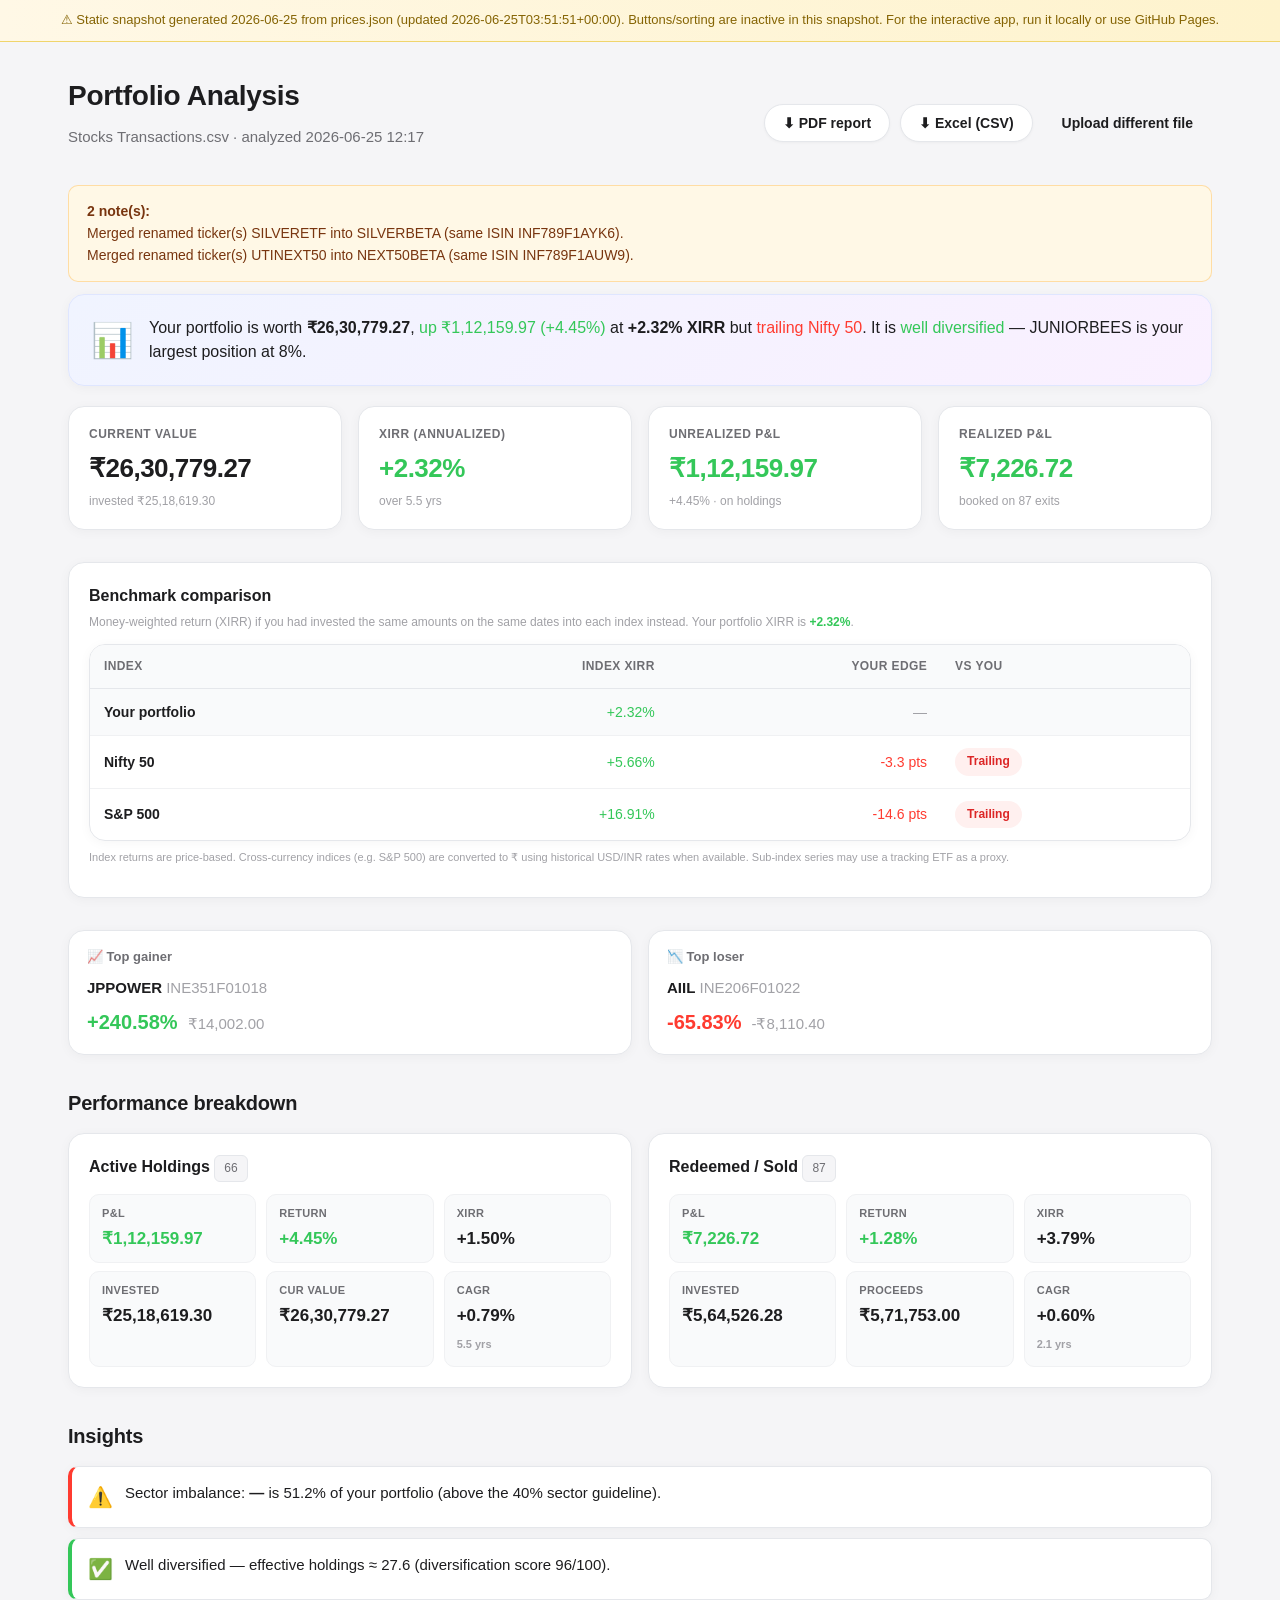
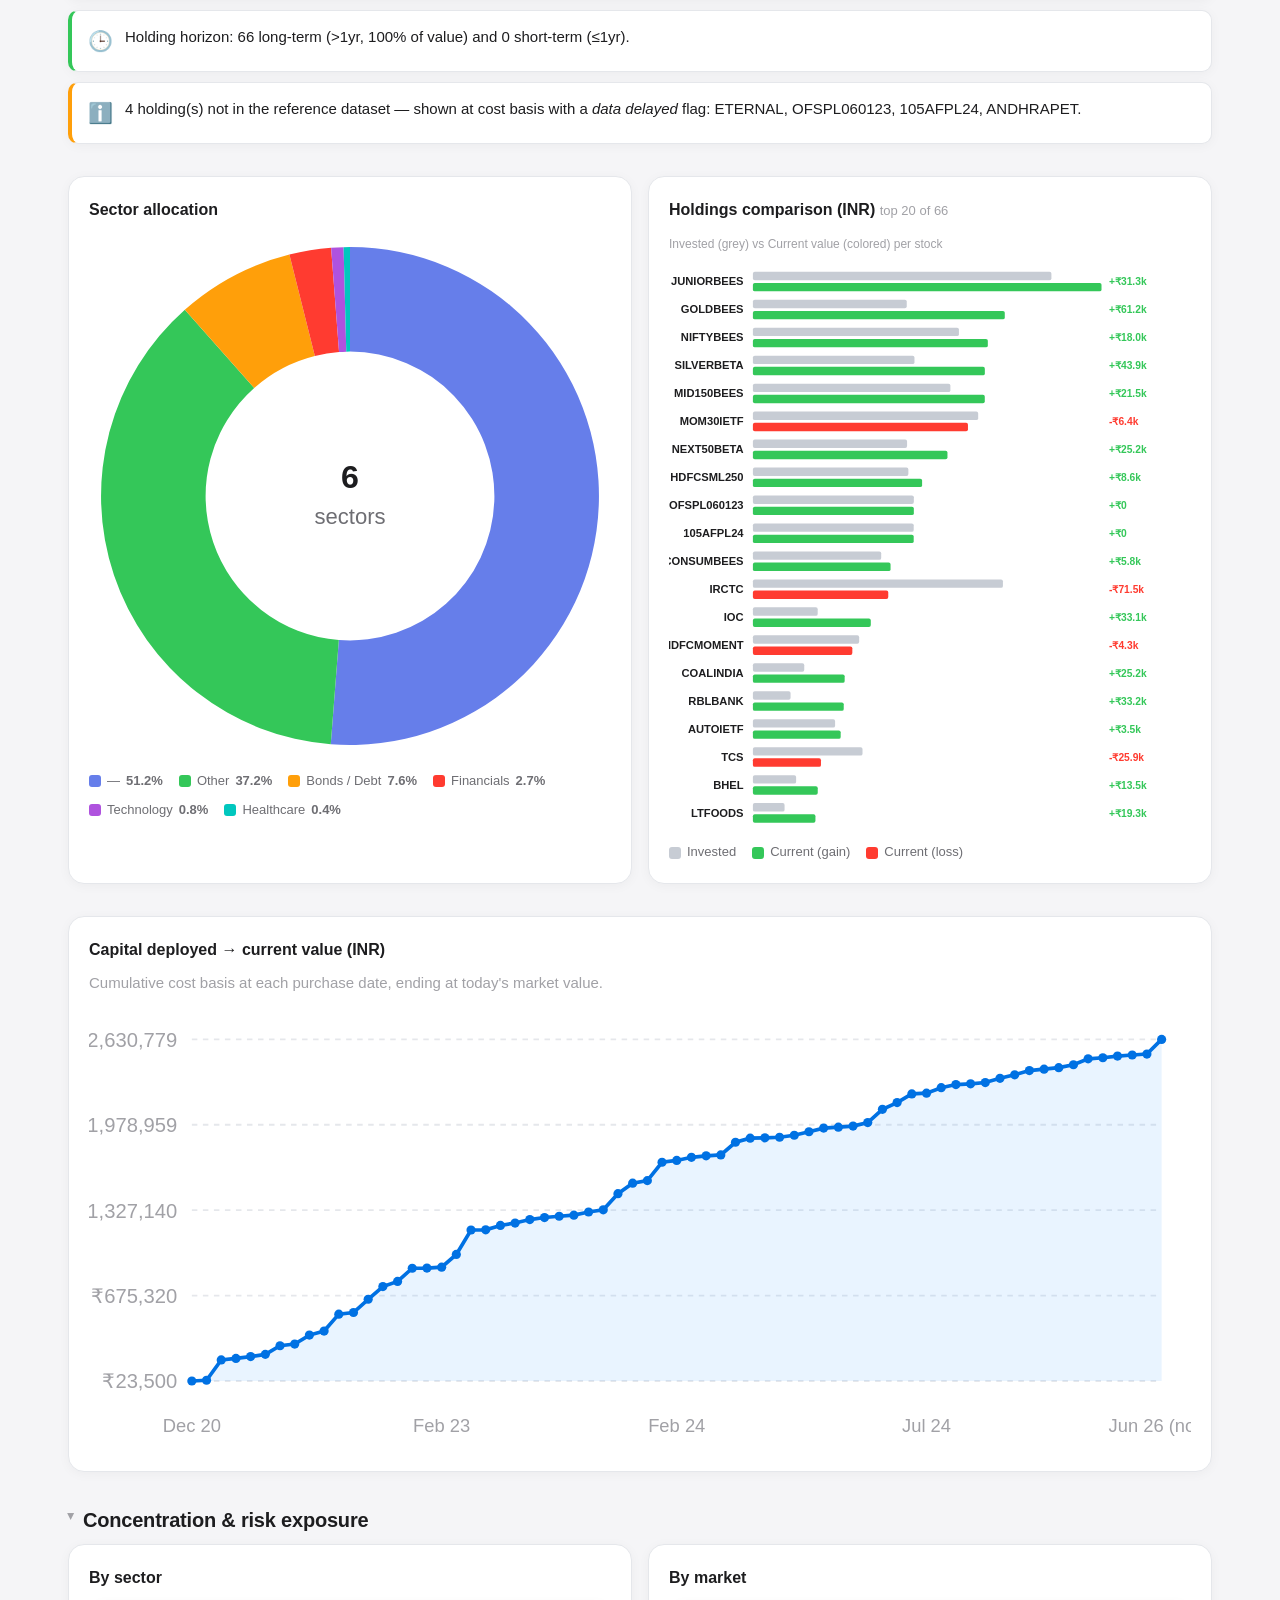
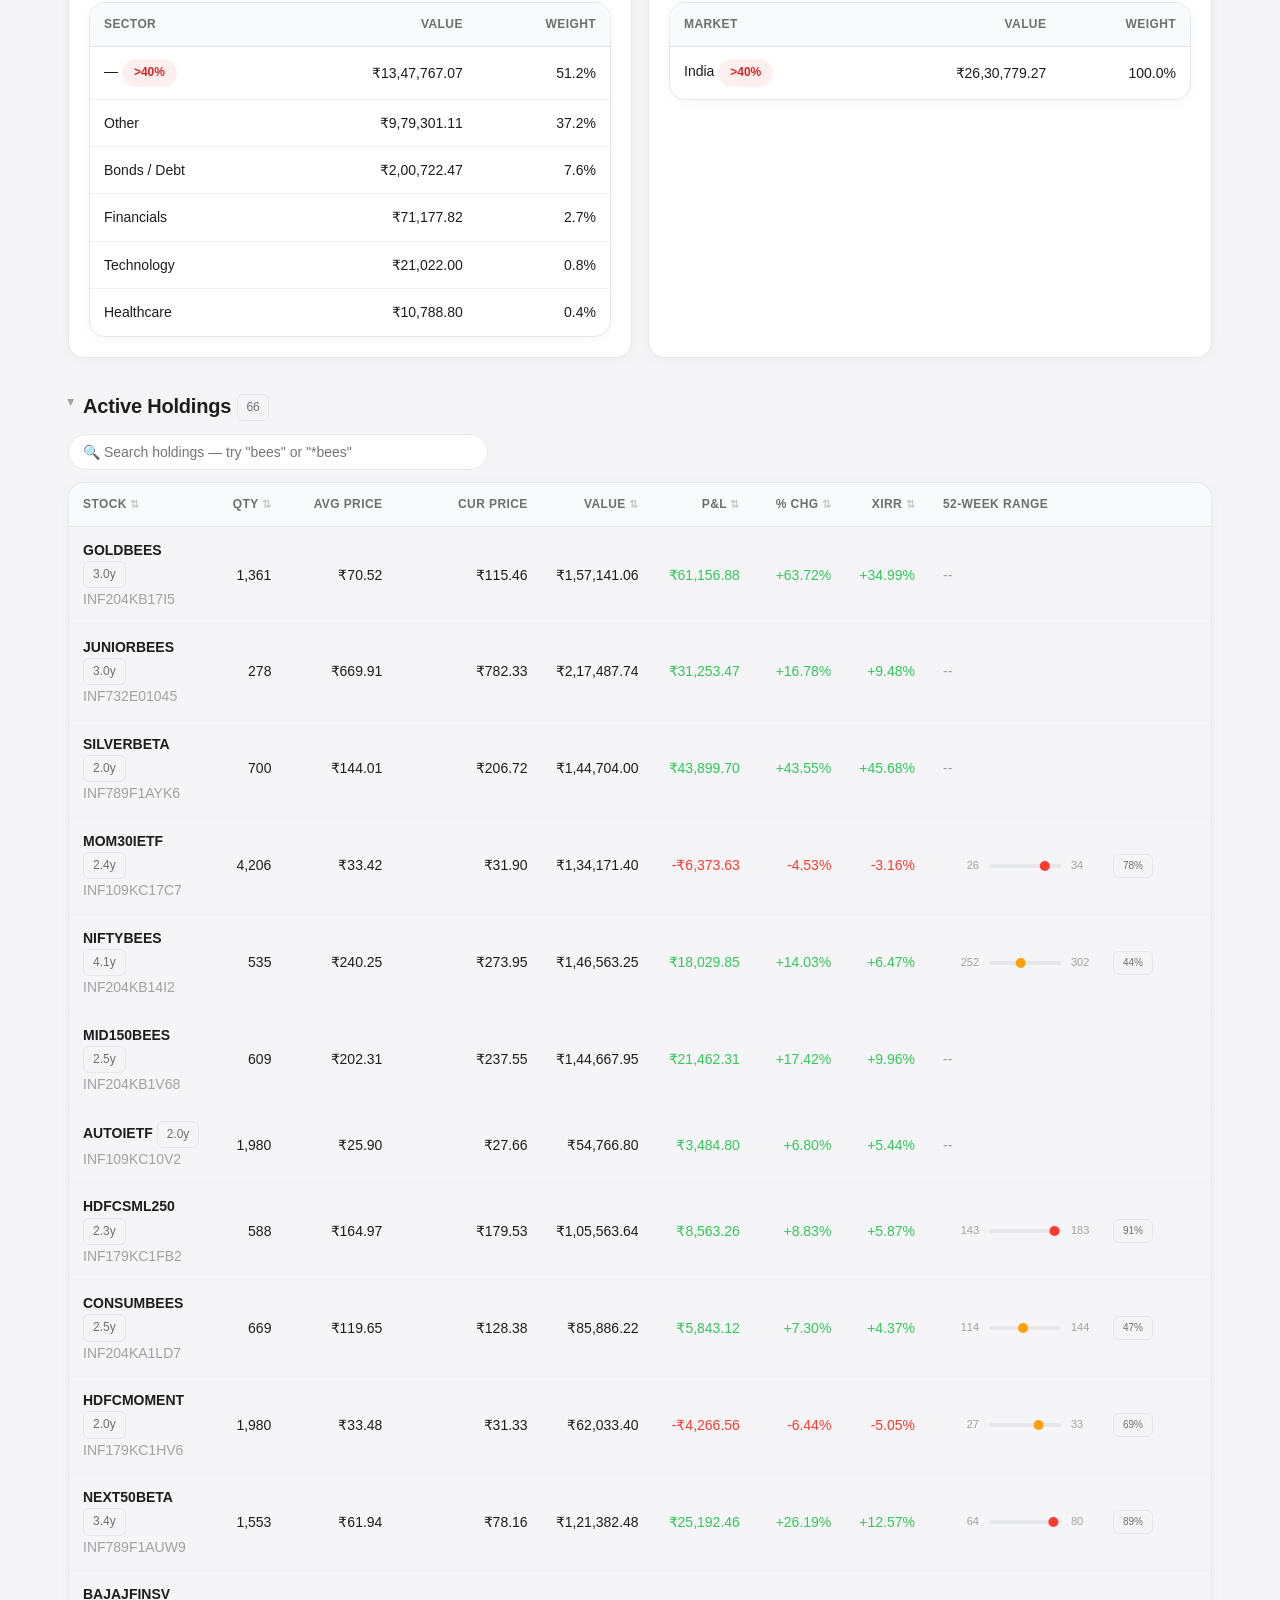
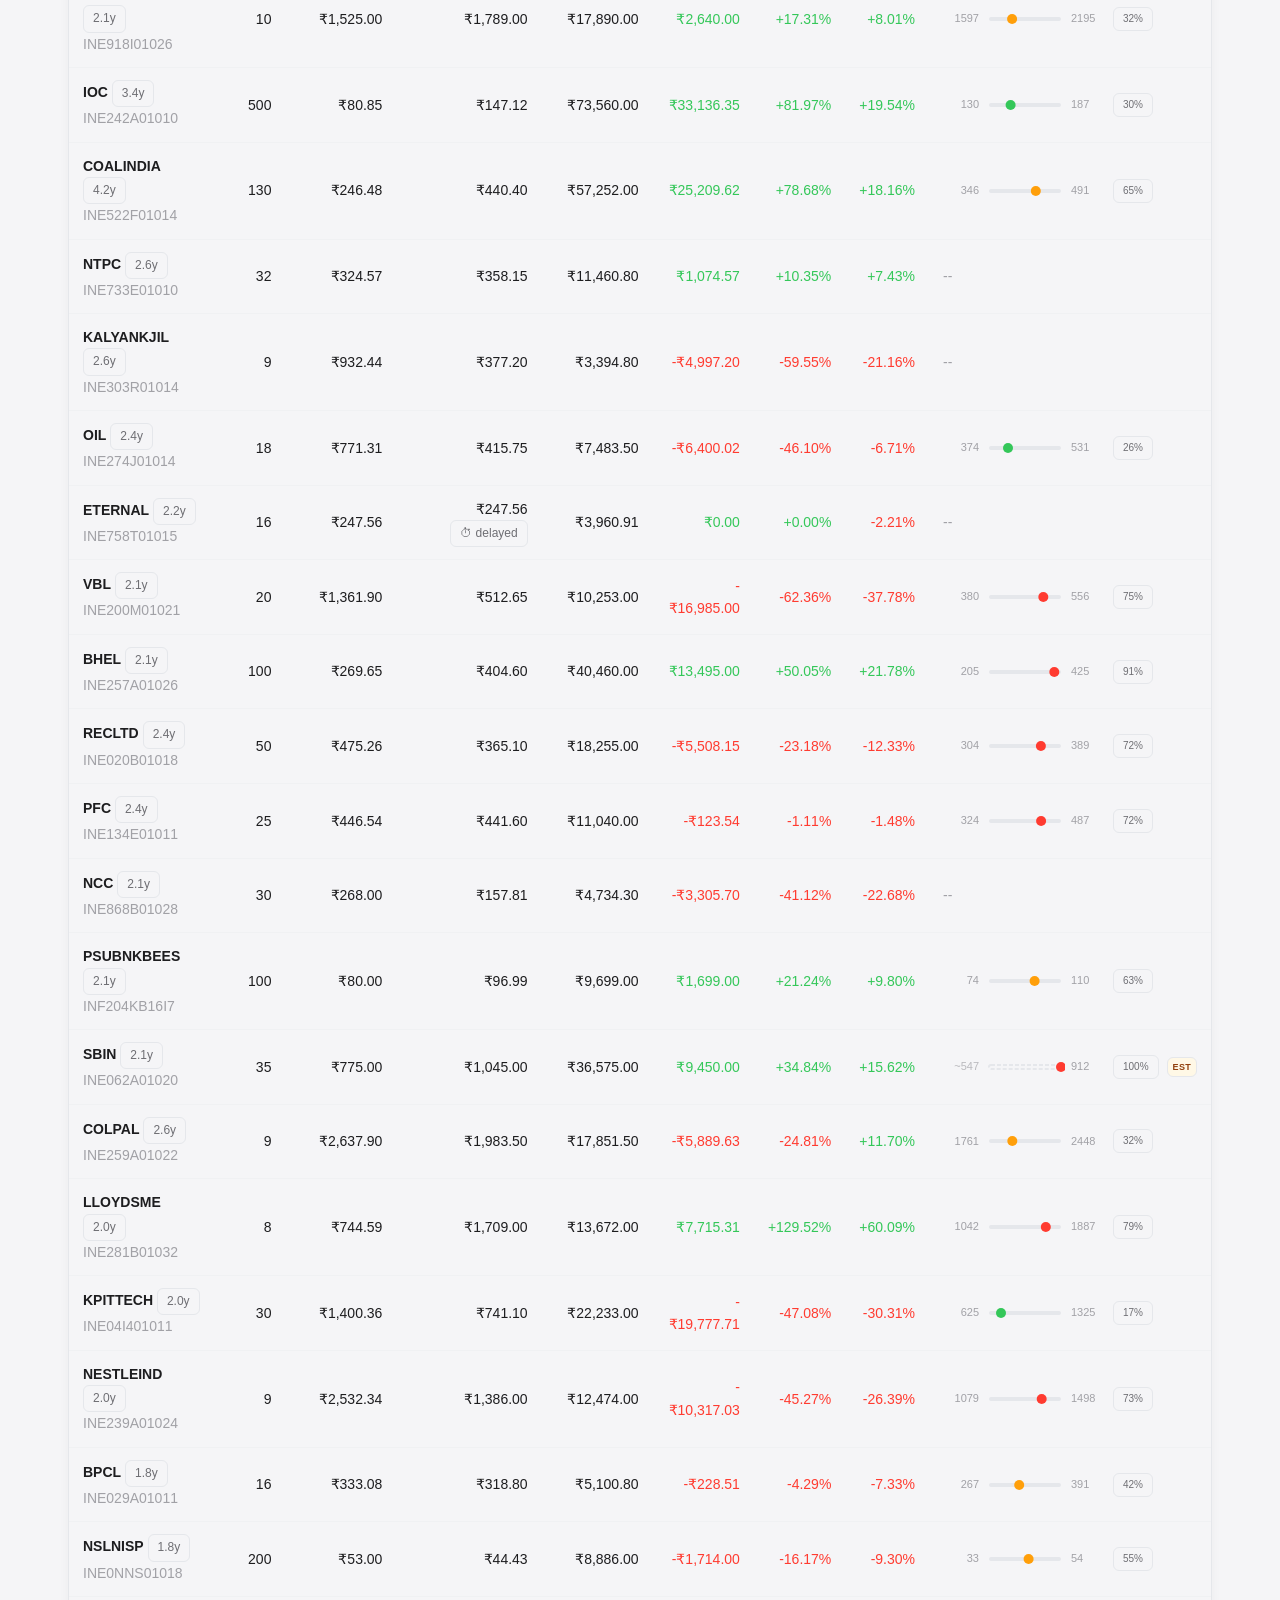
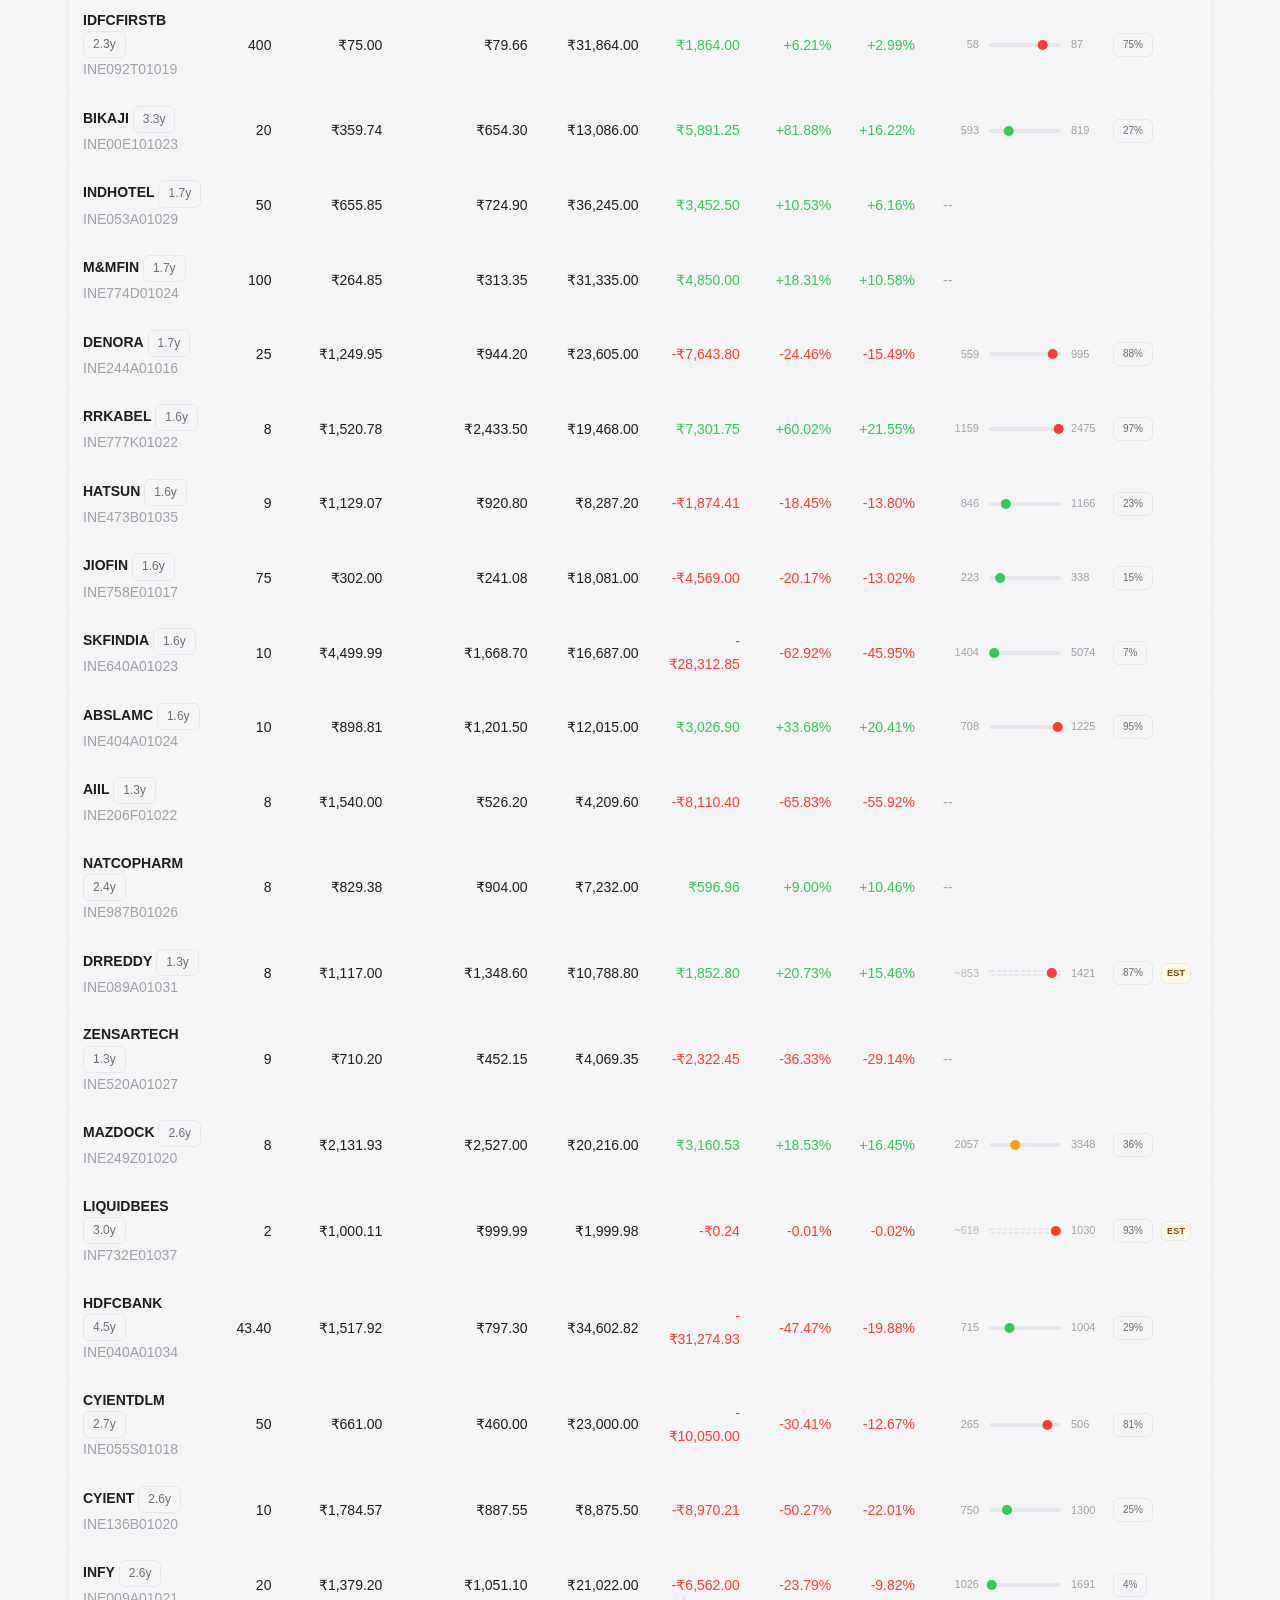
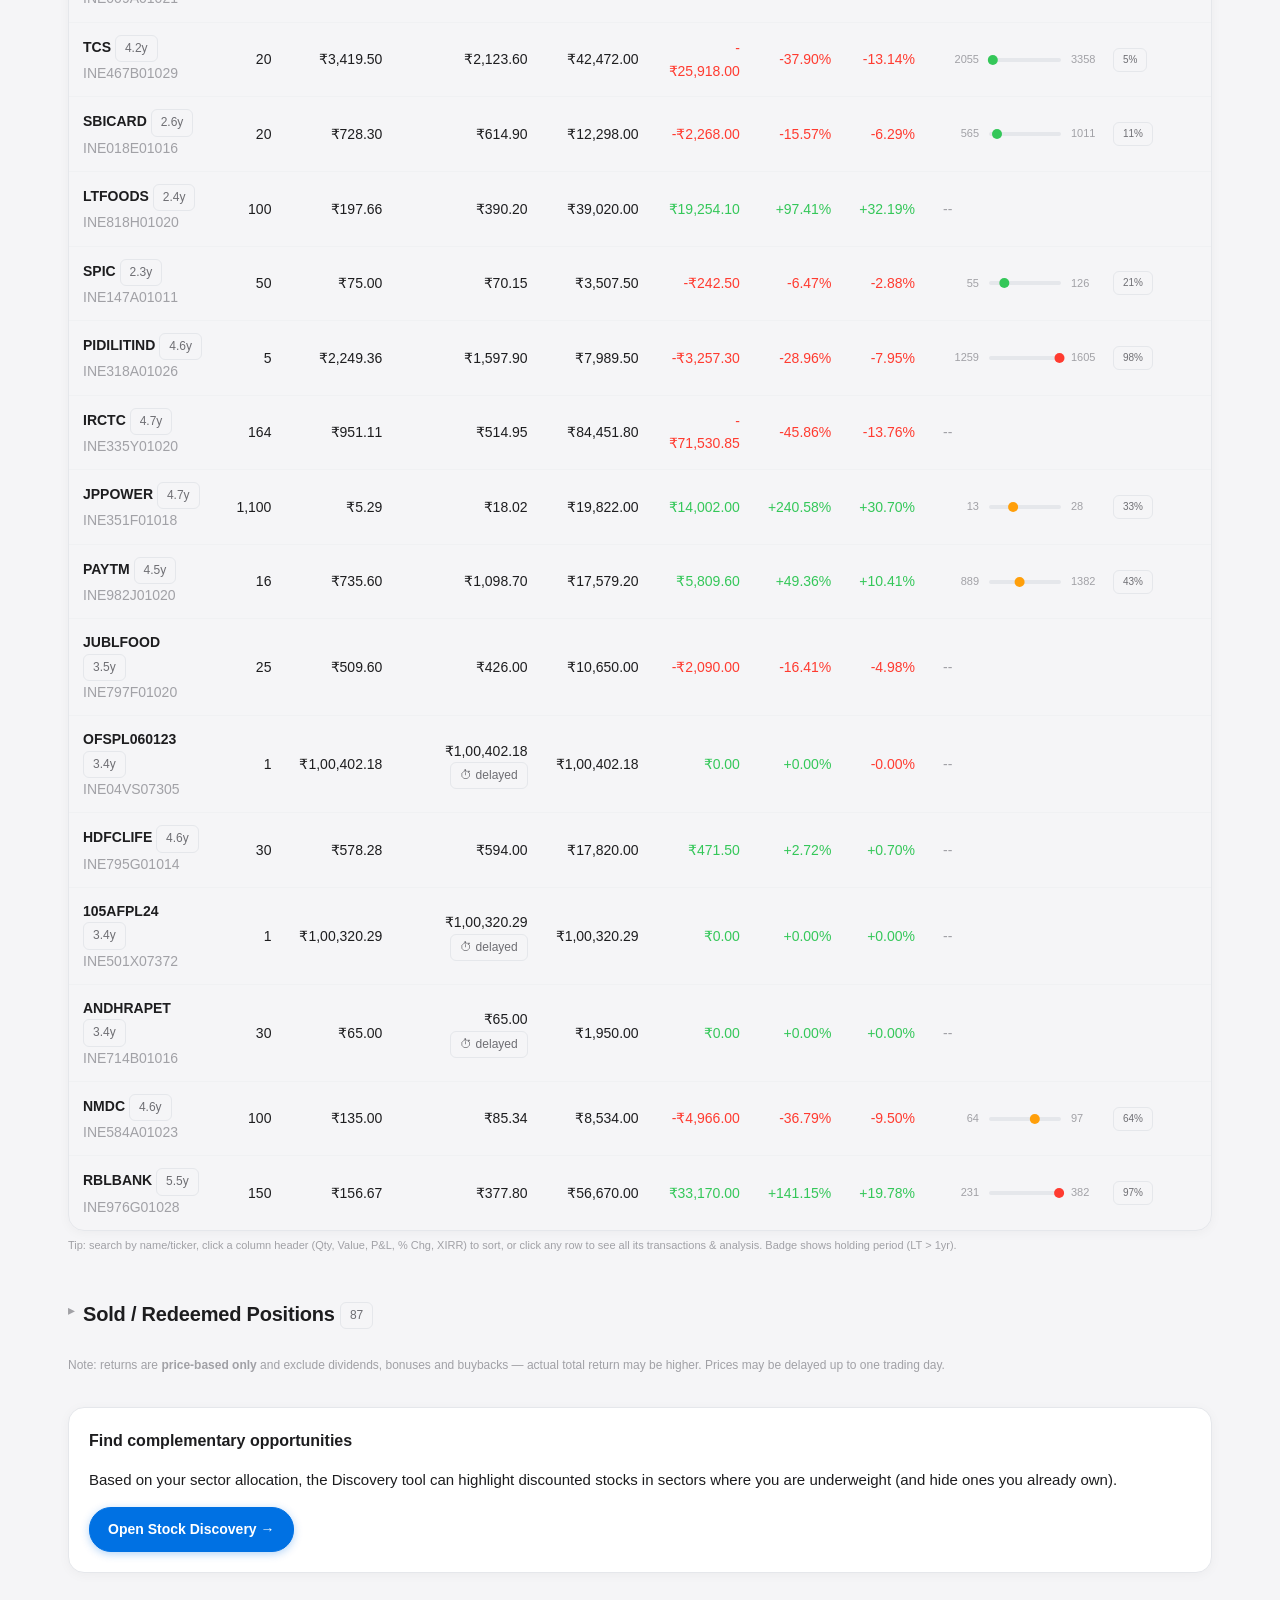
==== commit f8b5079c: "FX-adjust cross-currency benchmarks (honest S&P 500 XIRR for INR investor) - computeIndexXirr now ad" ====
--- a/preview.html
+++ b/preview.html
@@ -755,4 +755,4 @@
   #holdings-table tbody tr.clickable:hover { background: rgba(10, 132, 255, 0.08); }
 }
 
-</style></head><body><div class="disclaimer-bar">⚠ Static snapshot generated 2026-06-25 from prices.json (updated 2026-06-25T03:51:51+00:00). Buttons/sorting are inactive in this snapshot. For the interactive app, run it locally or use GitHub Pages.</div><main class="app-main"><div class="row-between"><div><h1 class="page-title">Portfolio Analysis</h1><p class="page-sub">Stocks Transactions.csv · analyzed 2026-06-25 11:54</p></div><div class="btn-row no-print"><button class="btn" id="btn-report-pdf">⬇ PDF report</button><button class="btn" id="btn-report-xls">⬇ Excel (CSV)</button><button class="btn btn-ghost" id="btn-reupload">Upload different file</button></div></div><div class="alert alert-warn no-print"><strong>2 note(s):</strong><br>Merged renamed ticker(s) SILVERETF into SILVERBETA (same ISIN INF789F1AYK6).<br>Merged renamed ticker(s) UTINEXT50 into NEXT50BETA (same ISIN INF789F1AUW9).</div><div class="verdict-card no-print"><div class="verdict-icon">📊</div><div class="verdict-text">Your portfolio is worth <strong>₹26,30,779.27</strong>, <span class="pos">up ₹1,12,159.97 (+4.45%)</span> at <strong>+2.32% XIRR</strong> but <span class="neg">trailing Nifty 50</span>. It is <span class="pos">well diversified</span> — JUNIORBEES is your largest position at 8%.</div></div><div class="grid grid-4"><div class="stat"><div class="label">Current value</div><div class="value">₹26,30,779.27</div><div class="sub">invested ₹25,18,619.30</div></div><div class="stat"><div class="label">XIRR (annualized)</div><div class="value"><span class="pos">+2.32%</span></div><div class="sub">over 5.5 yrs</div></div><div class="stat"><div class="label">Unrealized P&amp;L</div><div class="value"><span class="pos">₹1,12,159.97</span></div><div class="sub">+4.45% · on holdings</div></div><div class="stat"><div class="label">Realized P&amp;L</div><div class="value"><span class="pos">₹7,226.72</span></div><div class="sub">booked on 87 exits</div></div></div><div class="card section-gap"><h3 style="margin:0 0 4px">Benchmark comparison</h3><p class="muted" style="margin:4px 0 12px;font-size:12px">Money-weighted return (XIRR) if you had invested the same amounts on the same dates into each index instead. Your portfolio XIRR is <strong><span class="pos">+2.32%</span></strong>.</p><div class="table-wrap"><table><thead><tr><th>Index</th><th class="num">Index XIRR</th><th class="num">Your edge</th><th>vs you</th></tr></thead><tbody><tr style="background:var(--bg-card-2)"><td><strong>Your portfolio</strong></td><td class="num"><span class="pos">+2.32%</span></td><td class="num muted">—</td><td></td></tr><tr><td><strong>Nifty 50</strong></td><td class="num"><span class="pos">+5.66%</span></td><td class="num"><span class="neg">-3.3 pts</span></td><td><span class="pill pill-red">Trailing</span></td></tr><tr><td><strong>S&amp;P 500</strong></td><td class="num"><span class="pos">+16.91%</span></td><td class="num"><span class="neg">-14.6 pts</span></td><td><span class="pill pill-red">Trailing</span></td></tr></tbody></table></div><p class="muted" style="font-size:11px;margin-top:8px">Index returns are price-based and ignore USD/INR moves (growth multiples are unitless). Sub-index series may use a tracking ETF as a proxy.</p></div><div class="grid grid-2 section-gap"><div class="card callout"><div class="callout-title">📈 Top gainer</div><div class="callout-body"><div><strong>JPPOWER</strong> <span class="muted">INE351F01018</span></div><div class="callout-figures"><span class="pos" style="font-size:20px;font-weight:700">+240.58%</span><span class="muted">₹14,002.00</span></div></div></div><div class="card callout"><div class="callout-title">📉 Top loser</div><div class="callout-body"><div><strong>AIIL</strong> <span class="muted">INE206F01022</span></div><div class="callout-figures"><span class="neg" style="font-size:20px;font-weight:700">-65.83%</span><span class="muted">-₹8,110.40</span></div></div></div></div><h2 class="card-section-title">Performance breakdown</h2><div class="grid grid-2"><div class="card"><h3>Active Holdings <span class="chip">66</span></h3><div class="grid grid-3" style="gap:10px;margin-top:12px"><div class="m"><div class="l">P&L</div><div class="v pos">₹1,12,159.97</div></div><div class="m"><div class="l">Return</div><div class="v pos">+4.45%</div></div><div class="m"><div class="l">XIRR</div><div class="v">+1.50%</div></div></div><div class="grid grid-3" style="gap:10px;margin-top:8px"><div class="m"><div class="l">Invested</div><div class="v">₹25,18,619.30</div></div><div class="m"><div class="l">Cur value</div><div class="v">₹26,30,779.27</div></div><div class="m"><div class="l">CAGR</div><div class="v">+0.79%<br><span class="muted" style="font-size:11px">5.5 yrs</span></div></div></div></div><div class="card"><h3>Redeemed / Sold <span class="chip">87</span></h3><div class="grid grid-3" style="gap:10px;margin-top:12px"><div class="m"><div class="l">P&L</div><div class="v pos">₹7,226.72</div></div><div class="m"><div class="l">Return</div><div class="v pos">+1.28%</div></div><div class="m"><div class="l">XIRR</div><div class="v">+3.79%</div></div></div><div class="grid grid-3" style="gap:10px;margin-top:8px"><div class="m"><div class="l">Invested</div><div class="v">₹5,64,526.28</div></div><div class="m"><div class="l">Proceeds</div><div class="v">₹5,71,753.00</div></div><div class="m"><div class="l">CAGR</div><div class="v">+0.60%<br><span class="muted" style="font-size:11px">2.1 yrs</span></div></div></div></div></div><h2 class="card-section-title">Insights</h2><ul class="insight-list"><li class="sev-high"><span class="ic">⚠️</span><span>Sector imbalance: <strong>—</strong> is 51.2% of your portfolio (above the 40% sector guideline).</span></li><li class="sev-low"><span class="ic">✅</span><span>Well diversified — effective holdings ≈ 27.6 (diversification score 96/100).</span></li><li class="sev-low"><span class="ic">🕒</span><span>Holding horizon: 66 long-term (>1yr, 100% of value) and 0 short-term (≤1yr).</span></li><li class="sev-med"><span class="ic">ℹ️</span><span>4 holding(s) not in the reference dataset — shown at cost basis with a <em>data delayed</em> flag: ETERNAL, OFSPL060123, 105AFPL24, ANDHRAPET.</span></li></ul><div class="grid grid-2 section-gap"><div class="card"><h3>Sector allocation</h3><svg class="chart" viewBox="0 0 260 260" role="img"><path d="M130 6 A124 124 0 1 1 120.42085688585817 253.62944640011452 L124.44409699379774 201.70507891206643 A71.92 71.92 0 1 0 130 58.08 Z" fill="#667eea"><title></title></path><path d="M120.42085688585817 253.62944640011452 A124 124 0 0 1 47.73740926991667 37.21602419396544 L82.28769737655166 76.18529403249995 A71.92 71.92 0 0 0 124.44409699379774 201.70507891206643 Z" fill="#34c759"><title></title></path><path d="M47.73740926991667 37.21602419396544 A124 124 0 0 1 99.80616776107703 9.73224665469229 L112.48757730142468 60.24470305972153 A71.92 71.92 0 0 0 82.28769737655166 76.18529403249995 Z" fill="#ff9f0a"><title></title></path><path d="M99.80616776107703 9.73224665469229 A124 124 0 0 1 120.58817489356095 6.357703239684994 L124.54114143826534 58.2874678790173 A71.92 71.92 0 0 0 112.48757730142468 60.24470305972153 Z" fill="#ff3b30"><title></title></path><path d="M120.58817489356095 6.357703239684994 A124 124 0 0 1 126.80521067279767 6.04116279524564 L128.14702219022266 58.103874421242466 A71.92 71.92 0 0 0 124.54114143826534 58.2874678790173 Z" fill="#af52de"><title></title></path><path d="M126.80521067279767 6.04116279524564 A124 124 0 0 1 130.00000000000009 6 L130.00000000000006 58.08 A71.92 71.92 0 0 0 128.14702219022266 58.103874421242466 Z" fill="#00c7be"><title></title></path><text x="130" y="126" text-anchor="middle" fill="var(--text)" font-size="16" font-weight="700">6</text><text x="130" y="144" text-anchor="middle" fill="var(--text-dim)" font-size="11">sectors</text></svg><div class="chart-legend"><span class="lg"><span class="sw" style="background:#667eea"></span>— <strong>51.2%</strong></span><span class="lg"><span class="sw" style="background:#34c759"></span>Other <strong>37.2%</strong></span><span class="lg"><span class="sw" style="background:#ff9f0a"></span>Bonds / Debt <strong>7.6%</strong></span><span class="lg"><span class="sw" style="background:#ff3b30"></span>Financials <strong>2.7%</strong></span><span class="lg"><span class="sw" style="background:#af52de"></span>Technology <strong>0.8%</strong></span><span class="lg"><span class="sw" style="background:#00c7be"></span>Healthcare <strong>0.4%</strong></span></div></div><div class="card"><h3>Holdings comparison (INR) <span class="muted" style="font-weight:400;font-size:13px">top 20 of 66</span></h3><p class="muted" style="margin:0 0 8px;font-size:12px">Invested (grey) vs Current value (colored) per stock</p><svg class="chart" viewBox="0 0 560 612" role="img" preserveAspectRatio="xMinYMin meet" style="width:100%;height:auto"><text x="80" y="25" text-anchor="end" fill="var(--text)" font-size="12" font-weight="600">JUNIORBEES</text><rect x="90" y="10.5" width="320.2553715441615" height="9" rx="2" fill="#c7ccd4"/><rect x="90" y="22.5" width="374" height="9" rx="2" fill="var(--green)"/><text x="472" y="25" fill="var(--green)" font-size="11" font-weight="700">+₹31.3k</text><text x="80" y="55" text-anchor="end" fill="var(--text)" font-size="12" font-weight="600">GOLDBEES</text><rect x="90" y="40.5" width="165.05796289942595" height="9" rx="2" fill="#c7ccd4"/><rect x="90" y="52.5" width="270.2256064640701" height="9" rx="2" fill="var(--green)"/><text x="472" y="55" fill="var(--green)" font-size="11" font-weight="700">+₹61.2k</text><text x="80" y="85" text-anchor="end" fill="var(--text)" font-size="12" font-weight="600">NIFTYBEES</text><rect x="90" y="70.5" width="221.03081120802486" height="9" rx="2" fill="#c7ccd4"/><rect x="90" y="82.5" width="252.03561129468724" height="9" rx="2" fill="var(--green)"/><text x="472" y="85" fill="var(--green)" font-size="11" font-weight="700">+₹18.0k</text><text x="80" y="115" text-anchor="end" fill="var(--text)" font-size="12" font-weight="600">SILVERBETA</text><rect x="90" y="100.5" width="173.34682037709345" height="9" rx="2" fill="#c7ccd4"/><rect x="90" y="112.5" width="248.83837590109678" height="9" rx="2" fill="var(--green)"/><text x="472" y="115" fill="var(--green)" font-size="11" font-weight="700">+₹43.9k</text><text x="80" y="145" text-anchor="end" fill="var(--text)" font-size="12" font-weight="600">MID150BEES</text><rect x="90" y="130.5" width="211.86899712140095" height="9" rx="2" fill="#c7ccd4"/><rect x="90" y="142.5" width="248.77638298140394" height="9" rx="2" fill="var(--green)"/><text x="472" y="145" fill="var(--green)" font-size="11" font-weight="700">+₹21.5k</text><text x="80" y="175" text-anchor="end" fill="var(--text)" font-size="12" font-weight="600">MOM30IETF</text><rect x="90" y="160.5" width="241.68645653313607" height="9" rx="2" fill="#c7ccd4"/><rect x="90" y="172.5" width="230.72612552781135" height="9" rx="2" fill="var(--red)"/><text x="472" y="175" fill="var(--red)" font-size="11" font-weight="700">-₹6.4k</text><text x="80" y="205" text-anchor="end" fill="var(--text)" font-size="12" font-weight="600">NEXT50BETA</text><rect x="90" y="190.5" width="165.41193301286776" height="9" rx="2" fill="#c7ccd4"/><rect x="90" y="202.5" width="208.73382343298982" height="9" rx="2" fill="var(--green)"/><text x="472" y="205" fill="var(--green)" font-size="11" font-weight="700">+₹25.2k</text><text x="80" y="235" text-anchor="end" fill="var(--text)" font-size="12" font-weight="600">HDFCSML250</text><rect x="90" y="220.5" width="166.80545818352797" height="9" rx="2" fill="#c7ccd4"/><rect x="90" y="232.5" width="181.53115830804992" height="9" rx="2" fill="var(--green)"/><text x="472" y="235" fill="var(--green)" font-size="11" font-weight="700">+₹8.6k</text><text x="80" y="265" text-anchor="end" fill="var(--text)" font-size="12" font-weight="600">OFSPL060123</text><rect x="90" y="250.5" width="172.65531988147927" height="9" rx="2" fill="#c7ccd4"/><rect x="90" y="262.5" width="172.65531988147927" height="9" rx="2" fill="var(--green)"/><text x="472" y="265" fill="var(--green)" font-size="11" font-weight="700">+₹0</text><text x="80" y="295" text-anchor="end" fill="var(--text)" font-size="12" font-weight="600">105AFPL24</text><rect x="90" y="280.5" width="172.51449879427685" height="9" rx="2" fill="#c7ccd4"/><rect x="90" y="292.5" width="172.51449879427685" height="9" rx="2" fill="var(--green)"/><text x="472" y="295" fill="var(--green)" font-size="11" font-weight="700">+₹0</text><text x="80" y="325" text-anchor="end" fill="var(--text)" font-size="12" font-weight="600">CONSUMBEES</text><rect x="90" y="310.5" width="137.64508932779384" height="9" rx="2" fill="#c7ccd4"/><rect x="90" y="322.5" width="147.69313562226543" height="9" rx="2" fill="var(--green)"/><text x="472" y="325" fill="var(--green)" font-size="11" font-weight="700">+₹5.8k</text><text x="80" y="355" text-anchor="end" fill="var(--text)" font-size="12" font-weight="600">IRCTC</text><rect x="90" y="340.5" width="268.23356157914924" height="9" rx="2" fill="#c7ccd4"/><rect x="90" y="352.5" width="145.22645368423986" height="9" rx="2" fill="var(--red)"/><text x="472" y="355" fill="var(--red)" font-size="11" font-weight="700">-₹71.5k</text><text x="80" y="385" text-anchor="end" fill="var(--text)" font-size="12" font-weight="600">IOC</text><rect x="90" y="370.5" width="69.51401076676783" height="9" rx="2" fill="#c7ccd4"/><rect x="90" y="382.5" width="126.49650964233662" height="9" rx="2" fill="var(--green)"/><text x="472" y="385" fill="var(--green)" font-size="11" font-weight="700">+₹33.1k</text><text x="80" y="415" text-anchor="end" fill="var(--text)" font-size="12" font-weight="600">HDFCMOMENT</text><rect x="90" y="400.5" width="114.01187506017581" height="9" rx="2" fill="#c7ccd4"/><rect x="90" y="412.5" width="106.67493992994731" height="9" rx="2" fill="var(--red)"/><text x="472" y="415" fill="var(--red)" font-size="11" font-weight="700">-₹4.3k</text><text x="80" y="445" text-anchor="end" fill="var(--text)" font-size="12" font-weight="600">COALINDIA</text><rect x="90" y="430.5" width="55.101267409372134" height="9" rx="2" fill="#c7ccd4"/><rect x="90" y="442.5" width="98.45266680319544" height="9" rx="2" fill="var(--green)"/><text x="472" y="445" fill="var(--green)" font-size="11" font-weight="700">+₹25.2k</text><text x="80" y="475" text-anchor="end" fill="var(--text)" font-size="12" font-weight="600">RBLBANK</text><rect x="90" y="460.5" width="40.41147330879433" height="9" rx="2" fill="#c7ccd4"/><rect x="90" y="472.5" width="97.45183797486699" height="9" rx="2" fill="var(--green)"/><text x="472" y="475" fill="var(--green)" font-size="11" font-weight="700">+₹33.2k</text><text x="80" y="505" text-anchor="end" fill="var(--text)" font-size="12" font-weight="600">AUTOIETF</text><rect x="90" y="490.5" width="88.1864329455996" height="9" rx="2" fill="#c7ccd4"/><rect x="90" y="502.5" width="94.17902452800328" height="9" rx="2" fill="var(--green)"/><text x="472" y="505" fill="var(--green)" font-size="11" font-weight="700">+₹3.5k</text><text x="80" y="535" text-anchor="end" fill="var(--text)" font-size="12" font-weight="600">TCS</text><rect x="90" y="520.5" width="117.60598551440187" height="9" rx="2" fill="#c7ccd4"/><rect x="90" y="532.5" width="73.03642954770692" height="9" rx="2" fill="var(--red)"/><text x="472" y="535" fill="var(--red)" font-size="11" font-weight="700">-₹25.9k</text><text x="80" y="565" text-anchor="end" fill="var(--text)" font-size="12" font-weight="600">BHEL</text><rect x="90" y="550.5" width="46.3700160753889" height="9" rx="2" fill="#c7ccd4"/><rect x="90" y="562.5" width="69.57651957760929" height="9" rx="2" fill="var(--green)"/><text x="472" y="565" fill="var(--green)" font-size="11" font-weight="700">+₹13.5k</text><text x="80" y="595" text-anchor="end" fill="var(--text)" font-size="12" font-weight="600">LTFOODS</text><rect x="90" y="580.5" width="33.99017618188501" height="9" rx="2" fill="#c7ccd4"/><rect x="90" y="592.5" width="67.10024206421934" height="9" rx="2" fill="var(--green)"/><text x="472" y="595" fill="var(--green)" font-size="11" font-weight="700">+₹19.3k</text></svg><div class="chart-legend" style="margin-top:10px"><span class="lg"><span class="sw" style="background:#c7ccd4"></span>Invested</span><span class="lg"><span class="sw" style="background:var(--green)"></span>Current (gain)</span><span class="lg"><span class="sw" style="background:var(--red)"></span>Current (loss)</span></div></div></div><div class="card section-gap"><h3>Capital deployed → current value (INR)</h3><p class="muted" style="margin-top:-4px">Cumulative cost basis at each purchase date, ending at today's market value.</p><svg class="chart" viewBox="0 0 600 240" role="img"><line x1="56" y1="202" x2="584" y2="202" stroke="var(--border)" stroke-width="1" stroke-dasharray="3 3"/><text x="48" y="206" text-anchor="end" fill="var(--text-faint)" font-size="11">₹23,500</text><line x1="56" y1="155.5" x2="584" y2="155.5" stroke="var(--border)" stroke-width="1" stroke-dasharray="3 3"/><text x="48" y="159.5" text-anchor="end" fill="var(--text-faint)" font-size="11">₹675,320</text><line x1="56" y1="109" x2="584" y2="109" stroke="var(--border)" stroke-width="1" stroke-dasharray="3 3"/><text x="48" y="113" text-anchor="end" fill="var(--text-faint)" font-size="11">₹1,327,140</text><line x1="56" y1="62.5" x2="584" y2="62.5" stroke="var(--border)" stroke-width="1" stroke-dasharray="3 3"/><text x="48" y="66.5" text-anchor="end" fill="var(--text-faint)" font-size="11">₹1,978,959</text><line x1="56" y1="16" x2="584" y2="16" stroke="var(--border)" stroke-width="1" stroke-dasharray="3 3"/><text x="48" y="20" text-anchor="end" fill="var(--text-faint)" font-size="11">₹2,630,779</text><path d="M56.0 202.0 L64.0 201.6 L72.0 190.5 L80.0 189.7 L88.0 188.7 L96.0 187.5 L104.0 182.8 L112.0 181.9 L120.0 177.0 L128.0 174.8 L136.0 165.6 L144.0 164.7 L152.0 157.5 L160.0 150.6 L168.0 147.8 L176.0 140.6 L184.0 140.5 L192.0 140.0 L200.0 133.1 L208.0 119.8 L216.0 119.7 L224.0 117.3 L232.0 116.0 L240.0 114.1 L248.0 113.0 L256.0 112.3 L264.0 111.7 L272.0 110.0 L280.0 108.8 L288.0 100.0 L296.0 94.3 L304.0 92.9 L312.0 82.9 L320.0 81.9 L328.0 80.2 L336.0 79.4 L344.0 78.9 L352.0 72.0 L360.0 69.8 L368.0 69.6 L376.0 69.3 L384.0 68.2 L392.0 66.3 L400.0 64.3 L408.0 63.8 L416.0 63.2 L424.0 61.3 L432.0 54.1 L440.0 50.4 L448.0 45.7 L456.0 45.3 L464.0 42.3 L472.0 40.6 L480.0 40.2 L488.0 39.5 L496.0 37.2 L504.0 35.3 L512.0 33.0 L520.0 32.2 L528.0 31.4 L536.0 29.8 L544.0 26.6 L552.0 26.0 L560.0 25.1 L568.0 24.5 L576.0 24.0 L584.0 16.0 L584.0 202 L56.0 202 Z" fill="rgba(77,163,255,0.12)" stroke="none"/><path d="M56.0 202.0 L64.0 201.6 L72.0 190.5 L80.0 189.7 L88.0 188.7 L96.0 187.5 L104.0 182.8 L112.0 181.9 L120.0 177.0 L128.0 174.8 L136.0 165.6 L144.0 164.7 L152.0 157.5 L160.0 150.6 L168.0 147.8 L176.0 140.6 L184.0 140.5 L192.0 140.0 L200.0 133.1 L208.0 119.8 L216.0 119.7 L224.0 117.3 L232.0 116.0 L240.0 114.1 L248.0 113.0 L256.0 112.3 L264.0 111.7 L272.0 110.0 L280.0 108.8 L288.0 100.0 L296.0 94.3 L304.0 92.9 L312.0 82.9 L320.0 81.9 L328.0 80.2 L336.0 79.4 L344.0 78.9 L352.0 72.0 L360.0 69.8 L368.0 69.6 L376.0 69.3 L384.0 68.2 L392.0 66.3 L400.0 64.3 L408.0 63.8 L416.0 63.2 L424.0 61.3 L432.0 54.1 L440.0 50.4 L448.0 45.7 L456.0 45.3 L464.0 42.3 L472.0 40.6 L480.0 40.2 L488.0 39.5 L496.0 37.2 L504.0 35.3 L512.0 33.0 L520.0 32.2 L528.0 31.4 L536.0 29.8 L544.0 26.6 L552.0 26.0 L560.0 25.1 L568.0 24.5 L576.0 24.0 L584.0 16.0 " fill="none" stroke="var(--accent)" stroke-width="2"/><circle cx="56.0" cy="202.0" r="2.5" fill="var(--accent)"/><circle cx="64.0" cy="201.6" r="2.5" fill="var(--accent)"/><circle cx="72.0" cy="190.5" r="2.5" fill="var(--accent)"/><circle cx="80.0" cy="189.7" r="2.5" fill="var(--accent)"/><circle cx="88.0" cy="188.7" r="2.5" fill="var(--accent)"/><circle cx="96.0" cy="187.5" r="2.5" fill="var(--accent)"/><circle cx="104.0" cy="182.8" r="2.5" fill="var(--accent)"/><circle cx="112.0" cy="181.9" r="2.5" fill="var(--accent)"/><circle cx="120.0" cy="177.0" r="2.5" fill="var(--accent)"/><circle cx="128.0" cy="174.8" r="2.5" fill="var(--accent)"/><circle cx="136.0" cy="165.6" r="2.5" fill="var(--accent)"/><circle cx="144.0" cy="164.7" r="2.5" fill="var(--accent)"/><circle cx="152.0" cy="157.5" r="2.5" fill="var(--accent)"/><circle cx="160.0" cy="150.6" r="2.5" fill="var(--accent)"/><circle cx="168.0" cy="147.8" r="2.5" fill="var(--accent)"/><circle cx="176.0" cy="140.6" r="2.5" fill="var(--accent)"/><circle cx="184.0" cy="140.5" r="2.5" fill="var(--accent)"/><circle cx="192.0" cy="140.0" r="2.5" fill="var(--accent)"/><circle cx="200.0" cy="133.1" r="2.5" fill="var(--accent)"/><circle cx="208.0" cy="119.8" r="2.5" fill="var(--accent)"/><circle cx="216.0" cy="119.7" r="2.5" fill="var(--accent)"/><circle cx="224.0" cy="117.3" r="2.5" fill="var(--accent)"/><circle cx="232.0" cy="116.0" r="2.5" fill="var(--accent)"/><circle cx="240.0" cy="114.1" r="2.5" fill="var(--accent)"/><circle cx="248.0" cy="113.0" r="2.5" fill="var(--accent)"/><circle cx="256.0" cy="112.3" r="2.5" fill="var(--accent)"/><circle cx="264.0" cy="111.7" r="2.5" fill="var(--accent)"/><circle cx="272.0" cy="110.0" r="2.5" fill="var(--accent)"/><circle cx="280.0" cy="108.8" r="2.5" fill="var(--accent)"/><circle cx="288.0" cy="100.0" r="2.5" fill="var(--accent)"/><circle cx="296.0" cy="94.3" r="2.5" fill="var(--accent)"/><circle cx="304.0" cy="92.9" r="2.5" fill="var(--accent)"/><circle cx="312.0" cy="82.9" r="2.5" fill="var(--accent)"/><circle cx="320.0" cy="81.9" r="2.5" fill="var(--accent)"/><circle cx="328.0" cy="80.2" r="2.5" fill="var(--accent)"/><circle cx="336.0" cy="79.4" r="2.5" fill="var(--accent)"/><circle cx="344.0" cy="78.9" r="2.5" fill="var(--accent)"/><circle cx="352.0" cy="72.0" r="2.5" fill="var(--accent)"/><circle cx="360.0" cy="69.8" r="2.5" fill="var(--accent)"/><circle cx="368.0" cy="69.6" r="2.5" fill="var(--accent)"/><circle cx="376.0" cy="69.3" r="2.5" fill="var(--accent)"/><circle cx="384.0" cy="68.2" r="2.5" fill="var(--accent)"/><circle cx="392.0" cy="66.3" r="2.5" fill="var(--accent)"/><circle cx="400.0" cy="64.3" r="2.5" fill="var(--accent)"/><circle cx="408.0" cy="63.8" r="2.5" fill="var(--accent)"/><circle cx="416.0" cy="63.2" r="2.5" fill="var(--accent)"/><circle cx="424.0" cy="61.3" r="2.5" fill="var(--accent)"/><circle cx="432.0" cy="54.1" r="2.5" fill="var(--accent)"/><circle cx="440.0" cy="50.4" r="2.5" fill="var(--accent)"/><circle cx="448.0" cy="45.7" r="2.5" fill="var(--accent)"/><circle cx="456.0" cy="45.3" r="2.5" fill="var(--accent)"/><circle cx="464.0" cy="42.3" r="2.5" fill="var(--accent)"/><circle cx="472.0" cy="40.6" r="2.5" fill="var(--accent)"/><circle cx="480.0" cy="40.2" r="2.5" fill="var(--accent)"/><circle cx="488.0" cy="39.5" r="2.5" fill="var(--accent)"/><circle cx="496.0" cy="37.2" r="2.5" fill="var(--accent)"/><circle cx="504.0" cy="35.3" r="2.5" fill="var(--accent)"/><circle cx="512.0" cy="33.0" r="2.5" fill="var(--accent)"/><circle cx="520.0" cy="32.2" r="2.5" fill="var(--accent)"/><circle cx="528.0" cy="31.4" r="2.5" fill="var(--accent)"/><circle cx="536.0" cy="29.8" r="2.5" fill="var(--accent)"/><circle cx="544.0" cy="26.6" r="2.5" fill="var(--accent)"/><circle cx="552.0" cy="26.0" r="2.5" fill="var(--accent)"/><circle cx="560.0" cy="25.1" r="2.5" fill="var(--accent)"/><circle cx="568.0" cy="24.5" r="2.5" fill="var(--accent)"/><circle cx="576.0" cy="24.0" r="2.5" fill="var(--accent)"/><circle cx="584.0" cy="16.0" r="2.5" fill="var(--accent)"/><text x="56.0" y="230" text-anchor="middle" fill="var(--text-faint)" font-size="10">Dec 20</text><text x="192.0" y="230" text-anchor="middle" fill="var(--text-faint)" font-size="10">Feb 23</text><text x="320.0" y="230" text-anchor="middle" fill="var(--text-faint)" font-size="10">Feb 24</text><text x="456.0" y="230" text-anchor="middle" fill="var(--text-faint)" font-size="10">Jul 24</text><text x="584.0" y="230" text-anchor="middle" fill="var(--text-faint)" font-size="10">Jun 26 (now)</text></svg></div><details class="section-collapse" open><summary><h2 class="card-section-title">Concentration &amp; risk exposure</h2></summary><div class="grid grid-2"><div class="card"><h3>By sector</h3><div class="table-wrap"><table><thead><tr><th>sector</th><th class="num">Value</th><th class="num">Weight</th></tr></thead><tbody><tr><td>— <span class="pill pill-red">>40%</span></td><td class="num">₹13,47,767.07</td><td class="num">51.2%</td></tr><tr><td>Other</td><td class="num">₹9,79,301.11</td><td class="num">37.2%</td></tr><tr><td>Bonds / Debt</td><td class="num">₹2,00,722.47</td><td class="num">7.6%</td></tr><tr><td>Financials</td><td class="num">₹71,177.82</td><td class="num">2.7%</td></tr><tr><td>Technology</td><td class="num">₹21,022.00</td><td class="num">0.8%</td></tr><tr><td>Healthcare</td><td class="num">₹10,788.80</td><td class="num">0.4%</td></tr></tbody></table></div></div><div class="card"><h3>By market</h3><div class="table-wrap"><table><thead><tr><th>market</th><th class="num">Value</th><th class="num">Weight</th></tr></thead><tbody><tr><td>India <span class="pill pill-red">>40%</span></td><td class="num">₹26,30,779.27</td><td class="num">100.0%</td></tr></tbody></table></div></div></div></details><details class="section-collapse" open><summary><h2 class="card-section-title">Active Holdings <span class="chip">66</span></h2></summary><div class="holdings-toolbar no-print"><input type="search" id="holdings-search" placeholder="🔍 Search holdings — try &quot;bees&quot; or &quot;*bees&quot;" autocomplete="off"><span class="muted" id="holdings-count" style="font-size:12px"></span></div><div class="table-wrap"><table class="sortable-table" id="holdings-table"><thead><tr><th class="sortable" data-sort="sym">Stock</th><th class="num sortable" data-sort="qty">Qty</th><th class="num">Avg price</th><th class="num">Cur price</th><th class="num sortable" data-sort="value">Value</th><th class="num sortable" data-sort="gain">P&amp;L</th><th class="num sortable" data-sort="gainpct">% Chg</th><th class="num sortable" data-sort="xirr">XIRR</th><th>52-week range</th></tr></thead><tbody><tr class="clickable" data-value="157141.06" data-gain="61156.87999999999" data-gainpct="0.6371558313047002" data-xirr="0.34993140705903847" data-qty="1361" data-sym="GOLDBEES" data-search="goldbees inf204kb17i5" title="Click for transactions &amp; analysis"><td><strong>GOLDBEES</strong> <span class="chip" title="LT · held 3.0y">3.0y</span><div class="muted">INF204KB17I5</div></td><td class="num">1,361</td><td class="num">₹70.52</td><td class="num">₹115.46</td><td class="num">₹1,57,141.06</td><td class="num pos">₹61,156.88</td><td class="num pos">+63.72%</td><td class="num"><span class="pos">+34.99%</span></td><td><span class="muted">--</span></td></tr><tr class="clickable" data-value="217487.74000000002" data-gain="31253.47" data-gainpct="0.16781803907519274" data-xirr="0.09477776614810056" data-qty="278" data-sym="JUNIORBEES" data-search="juniorbees inf732e01045" title="Click for transactions &amp; analysis"><td><strong>JUNIORBEES</strong> <span class="chip" title="LT · held 3.0y">3.0y</span><div class="muted">INF732E01045</div></td><td class="num">278</td><td class="num">₹669.91</td><td class="num">₹782.33</td><td class="num">₹2,17,487.74</td><td class="num pos">₹31,253.47</td><td class="num pos">+16.78%</td><td class="num"><span class="pos">+9.48%</span></td><td><span class="muted">--</span></td></tr><tr class="clickable" data-value="144704" data-gain="43899.7" data-gainpct="0.43549431919074877" data-xirr="0.45687272722923256" data-qty="700" data-sym="SILVERBETA" data-search="silverbeta inf789f1ayk6" title="Click for transactions &amp; analysis"><td><strong>SILVERBETA</strong> <span class="chip" title="LT · held 2.0y">2.0y</span><div class="muted">INF789F1AYK6</div></td><td class="num">700</td><td class="num">₹144.01</td><td class="num">₹206.72</td><td class="num">₹1,44,704.00</td><td class="num pos">₹43,899.70</td><td class="num pos">+43.55%</td><td class="num"><span class="pos">+45.69%</span></td><td><span class="muted">--</span></td></tr><tr class="clickable" data-value="134171.4" data-gain="-6373.630000000005" data-gainpct="-0.045349380195087684" data-xirr="-0.031580364553091024" data-qty="4206" data-sym="MOM30IETF" data-search="mom30ietf inf109kc17c7" title="Click for transactions &amp; analysis"><td><strong>MOM30IETF</strong> <span class="chip" title="LT · held 2.4y">2.4y</span><div class="muted">INF109KC17C7</div></td><td class="num">4,206</td><td class="num">₹33.42</td><td class="num">₹31.90</td><td class="num">₹1,34,171.40</td><td class="num neg">-₹6,373.63</td><td class="num neg">-4.53%</td><td class="num"><span class="neg">-3.16%</span></td><td><div class="sparkline-52w" style="display:flex;align-items:center;gap:6px" title="Current price at 78% of 52-week range (Low: 26, High: 34)"><span class="muted" style="font-size:11px;min-width:36px;text-align:right">26</span><svg width="80" height="18" style="flex:none"><rect x="4" y="7" width="72" height="4" rx="2" fill="var(--border)"/><circle cx="59.8" cy="9" r="5" fill="var(--red)"/></svg><span class="muted" style="font-size:11px;min-width:36px">34</span><span class="chip" style="font-size:10px">78%</span></div></td></tr><tr class="clickable" data-value="146563.25" data-gain="18029.850000000006" data-gainpct="0.1402736564970662" data-xirr="0.0646620700406179" data-qty="535" data-sym="NIFTYBEES" data-search="niftybees inf204kb14i2" title="Click for transactions &amp; analysis"><td><strong>NIFTYBEES</strong> <span class="chip" title="LT · held 4.1y">4.1y</span><div class="muted">INF204KB14I2</div></td><td class="num">535</td><td class="num">₹240.25</td><td class="num">₹273.95</td><td class="num">₹1,46,563.25</td><td class="num pos">₹18,029.85</td><td class="num pos">+14.03%</td><td class="num"><span class="pos">+6.47%</span></td><td><div class="sparkline-52w" style="display:flex;align-items:center;gap:6px" title="Current price at 44% of 52-week range (Low: 252, High: 302)"><span class="muted" style="font-size:11px;min-width:36px;text-align:right">252</span><svg width="80" height="18" style="flex:none"><rect x="4" y="7" width="72" height="4" rx="2" fill="var(--border)"/><circle cx="35.7" cy="9" r="5" fill="var(--amber)"/></svg><span class="muted" style="font-size:11px;min-width:36px">302</span><span class="chip" style="font-size:10px">44%</span></div></td></tr><tr class="clickable" data-value="144667.95" data-gain="21462.309999999998" data-gainpct="0.1741990869898488" data-xirr="0.09959811345011631" data-qty="609" data-sym="MID150BEES" data-search="mid150bees inf204kb1v68" title="Click for transactions &amp; analysis"><td><strong>MID150BEES</strong> <span class="chip" title="LT · held 2.5y">2.5y</span><div class="muted">INF204KB1V68</div></td><td class="num">609</td><td class="num">₹202.31</td><td class="num">₹237.55</td><td class="num">₹1,44,667.95</td><td class="num pos">₹21,462.31</td><td class="num pos">+17.42%</td><td class="num"><span class="pos">+9.96%</span></td><td><span class="muted">--</span></td></tr><tr class="clickable" data-value="54766.8" data-gain="3484.7999999999884" data-gainpct="0.06795366795366771" data-xirr="0.05439824764371414" data-qty="1980" data-sym="AUTOIETF" data-search="autoietf inf109kc10v2" title="Click for transactions &amp; analysis"><td><strong>AUTOIETF</strong> <span class="chip" title="LT · held 2.0y">2.0y</span><div class="muted">INF109KC10V2</div></td><td class="num">1,980</td><td class="num">₹25.90</td><td class="num">₹27.66</td><td class="num">₹54,766.80</td><td class="num pos">₹3,484.80</td><td class="num pos">+6.80%</td><td class="num"><span class="pos">+5.44%</span></td><td><span class="muted">--</span></td></tr><tr class="clickable" data-value="105563.64" data-gain="8563.26000000001" data-gainpct="0.08828068508597606" data-xirr="0.058656976687067326" data-qty="588" data-sym="HDFCSML250" data-search="hdfcsml250 inf179kc1fb2" title="Click for transactions &amp; analysis"><td><strong>HDFCSML250</strong> <span class="chip" title="LT · held 2.3y">2.3y</span><div class="muted">INF179KC1FB2</div></td><td class="num">588</td><td class="num">₹164.97</td><td class="num">₹179.53</td><td class="num">₹1,05,563.64</td><td class="num pos">₹8,563.26</td><td class="num pos">+8.83%</td><td class="num"><span class="pos">+5.87%</span></td><td><div class="sparkline-52w" style="display:flex;align-items:center;gap:6px" title="Current price at 91% of 52-week range (Low: 143, High: 183)"><span class="muted" style="font-size:11px;min-width:36px;text-align:right">143</span><svg width="80" height="18" style="flex:none"><rect x="4" y="7" width="72" height="4" rx="2" fill="var(--border)"/><circle cx="69.5" cy="9" r="5" fill="var(--red)"/></svg><span class="muted" style="font-size:11px;min-width:36px">183</span><span class="chip" style="font-size:10px">91%</span></div></td></tr><tr class="clickable" data-value="85886.22" data-gain="5843.12000000001" data-gainpct="0.07299967142701883" data-xirr="0.043683255480176875" data-qty="669" data-sym="CONSUMBEES" data-search="consumbees inf204ka1ld7" title="Click for transactions &amp; analysis"><td><strong>CONSUMBEES</strong> <span class="chip" title="LT · held 2.5y">2.5y</span><div class="muted">INF204KA1LD7</div></td><td class="num">669</td><td class="num">₹119.65</td><td class="num">₹128.38</td><td class="num">₹85,886.22</td><td class="num pos">₹5,843.12</td><td class="num pos">+7.30%</td><td class="num"><span class="pos">+4.37%</span></td><td><div class="sparkline-52w" style="display:flex;align-items:center;gap:6px" title="Current price at 47% of 52-week range (Low: 114, High: 144)"><span class="muted" style="font-size:11px;min-width:36px;text-align:right">114</span><svg width="80" height="18" style="flex:none"><rect x="4" y="7" width="72" height="4" rx="2" fill="var(--border)"/><circle cx="38.1" cy="9" r="5" fill="var(--amber)"/></svg><span class="muted" style="font-size:11px;min-width:36px">144</span><span class="chip" style="font-size:10px">47%</span></div></td></tr><tr class="clickable" data-value="62033.399999999994" data-gain="-4266.560000000012" data-gainpct="-0.06435237668318369" data-xirr="-0.05052501178404762" data-qty="1980" data-sym="HDFCMOMENT" data-search="hdfcmoment inf179kc1hv6" title="Click for transactions &amp; analysis"><td><strong>HDFCMOMENT</strong> <span class="chip" title="LT · held 2.0y">2.0y</span><div class="muted">INF179KC1HV6</div></td><td class="num">1,980</td><td class="num">₹33.48</td><td class="num">₹31.33</td><td class="num">₹62,033.40</td><td class="num neg">-₹4,266.56</td><td class="num neg">-6.44%</td><td class="num"><span class="neg">-5.05%</span></td><td><div class="sparkline-52w" style="display:flex;align-items:center;gap:6px" title="Current price at 69% of 52-week range (Low: 27, High: 33)"><span class="muted" style="font-size:11px;min-width:36px;text-align:right">27</span><svg width="80" height="18" style="flex:none"><rect x="4" y="7" width="72" height="4" rx="2" fill="var(--border)"/><circle cx="53.6" cy="9" r="5" fill="var(--amber)"/></svg><span class="muted" style="font-size:11px;min-width:36px">33</span><span class="chip" style="font-size:10px">69%</span></div></td></tr><tr class="clickable" data-value="121382.48" data-gain="25192.459999999977" data-gainpct="0.26190305397586955" data-xirr="0.12571935825162964" data-qty="1553" data-sym="NEXT50BETA" data-search="next50beta inf789f1auw9" title="Click for transactions &amp; analysis"><td><strong>NEXT50BETA</strong> <span class="chip" title="LT · held 3.4y">3.4y</span><div class="muted">INF789F1AUW9</div></td><td class="num">1,553</td><td class="num">₹61.94</td><td class="num">₹78.16</td><td class="num">₹1,21,382.48</td><td class="num pos">₹25,192.46</td><td class="num pos">+26.19%</td><td class="num"><span class="pos">+12.57%</span></td><td><div class="sparkline-52w" style="display:flex;align-items:center;gap:6px" title="Current price at 89% of 52-week range (Low: 64, High: 80)"><span class="muted" style="font-size:11px;min-width:36px;text-align:right">64</span><svg width="80" height="18" style="flex:none"><rect x="4" y="7" width="72" height="4" rx="2" fill="var(--border)"/><circle cx="68.4" cy="9" r="5" fill="var(--red)"/></svg><span class="muted" style="font-size:11px;min-width:36px">80</span><span class="chip" style="font-size:10px">89%</span></div></td></tr><tr class="clickable" data-value="17890" data-gain="2640" data-gainpct="0.17311475409836066" data-xirr="0.08008001254553655" data-qty="10" data-sym="BAJAJFINSV" data-search="bajajfinsv ine918i01026" title="Click for transactions &amp; analysis"><td><strong>BAJAJFINSV</strong> <span class="chip" title="LT · held 2.1y">2.1y</span><div class="muted">INE918I01026</div></td><td class="num">10</td><td class="num">₹1,525.00</td><td class="num">₹1,789.00</td><td class="num">₹17,890.00</td><td class="num pos">₹2,640.00</td><td class="num pos">+17.31%</td><td class="num"><span class="pos">+8.01%</span></td><td><div class="sparkline-52w" style="display:flex;align-items:center;gap:6px" title="Current price at 32% of 52-week range (Low: 1597, High: 2195)"><span class="muted" style="font-size:11px;min-width:36px;text-align:right">1597</span><svg width="80" height="18" style="flex:none"><rect x="4" y="7" width="72" height="4" rx="2" fill="var(--border)"/><circle cx="27.1" cy="9" r="5" fill="var(--amber)"/></svg><span class="muted" style="font-size:11px;min-width:36px">2195</span><span class="chip" style="font-size:10px">32%</span></div></td></tr><tr class="clickable" data-value="73560" data-gain="33136.35" data-gainpct="0.8197268183353061" data-xirr="0.19535595650002263" data-qty="500" data-sym="IOC" data-search="ioc ine242a01010" title="Click for transactions &amp; analysis"><td><strong>IOC</strong> <span class="chip" title="LT · held 3.4y">3.4y</span><div class="muted">INE242A01010</div></td><td class="num">500</td><td class="num">₹80.85</td><td class="num">₹147.12</td><td class="num">₹73,560.00</td><td class="num pos">₹33,136.35</td><td class="num pos">+81.97%</td><td class="num"><span class="pos">+19.54%</span></td><td><div class="sparkline-52w" style="display:flex;align-items:center;gap:6px" title="Current price at 30% of 52-week range (Low: 130, High: 187)"><span class="muted" style="font-size:11px;min-width:36px;text-align:right">130</span><svg width="80" height="18" style="flex:none"><rect x="4" y="7" width="72" height="4" rx="2" fill="var(--border)"/><circle cx="25.6" cy="9" r="5" fill="var(--green)"/></svg><span class="muted" style="font-size:11px;min-width:36px">187</span><span class="chip" style="font-size:10px">30%</span></div></td></tr><tr class="clickable" data-value="57252" data-gain="25209.622994652404" data-gainpct="0.7867588284865737" data-xirr="0.1816116520173689" data-qty="130" data-sym="COALINDIA" data-search="coalindia ine522f01014" title="Click for transactions &amp; analysis"><td><strong>COALINDIA</strong> <span class="chip" title="LT · held 4.2y">4.2y</span><div class="muted">INE522F01014</div></td><td class="num">130</td><td class="num">₹246.48</td><td class="num">₹440.40</td><td class="num">₹57,252.00</td><td class="num pos">₹25,209.62</td><td class="num pos">+78.68%</td><td class="num"><span class="pos">+18.16%</span></td><td><div class="sparkline-52w" style="display:flex;align-items:center;gap:6px" title="Current price at 65% of 52-week range (Low: 346, High: 491)"><span class="muted" style="font-size:11px;min-width:36px;text-align:right">346</span><svg width="80" height="18" style="flex:none"><rect x="4" y="7" width="72" height="4" rx="2" fill="var(--border)"/><circle cx="50.8" cy="9" r="5" fill="var(--amber)"/></svg><span class="muted" style="font-size:11px;min-width:36px">491</span><span class="chip" style="font-size:10px">65%</span></div></td></tr><tr class="clickable" data-value="11460.8" data-gain="1074.5690624999988" data-gainpct="0.10346092523517979" data-xirr="0.07431641475986933" data-qty="32" data-sym="NTPC" data-search="ntpc ine733e01010" title="Click for transactions &amp; analysis"><td><strong>NTPC</strong> <span class="chip" title="LT · held 2.6y">2.6y</span><div class="muted">INE733E01010</div></td><td class="num">32</td><td class="num">₹324.57</td><td class="num">₹358.15</td><td class="num">₹11,460.80</td><td class="num pos">₹1,074.57</td><td class="num pos">+10.35%</td><td class="num"><span class="pos">+7.43%</span></td><td><span class="muted">--</span></td></tr><tr class="clickable" data-value="3394.7999999999997" data-gain="-4997.200000000001" data-gainpct="-0.5954718779790278" data-xirr="-0.2116280497830026" data-qty="9" data-sym="KALYANKJIL" data-search="kalyankjil ine303r01014" title="Click for transactions &amp; analysis"><td><strong>KALYANKJIL</strong> <span class="chip" title="LT · held 2.6y">2.6y</span><div class="muted">INE303R01014</div></td><td class="num">9</td><td class="num">₹932.44</td><td class="num">₹377.20</td><td class="num">₹3,394.80</td><td class="num neg">-₹4,997.20</td><td class="num neg">-59.55%</td><td class="num"><span class="neg">-21.16%</span></td><td><span class="muted">--</span></td></tr><tr class="clickable" data-value="7483.5" data-gain="-6400.015000000001" data-gainpct="-0.4609794421657628" data-xirr="-0.06714463290410877" data-qty="18" data-sym="OIL" data-search="oil ine274j01014" title="Click for transactions &amp; analysis"><td><strong>OIL</strong> <span class="chip" title="LT · held 2.4y">2.4y</span><div class="muted">INE274J01014</div></td><td class="num">18</td><td class="num">₹771.31</td><td class="num">₹415.75</td><td class="num">₹7,483.50</td><td class="num neg">-₹6,400.02</td><td class="num neg">-46.10%</td><td class="num"><span class="neg">-6.71%</span></td><td><div class="sparkline-52w" style="display:flex;align-items:center;gap:6px" title="Current price at 26% of 52-week range (Low: 374, High: 531)"><span class="muted" style="font-size:11px;min-width:36px;text-align:right">374</span><svg width="80" height="18" style="flex:none"><rect x="4" y="7" width="72" height="4" rx="2" fill="var(--border)"/><circle cx="23.0" cy="9" r="5" fill="var(--green)"/></svg><span class="muted" style="font-size:11px;min-width:36px">531</span><span class="chip" style="font-size:10px">26%</span></div></td></tr><tr class="clickable" data-value="3960.9119047619047" data-gain="0" data-gainpct="0" data-xirr="-0.022062684901162855" data-qty="16" data-sym="ETERNAL" data-search="eternal ine758t01015" title="Click for transactions &amp; analysis"><td><strong>ETERNAL</strong> <span class="chip" title="LT · held 2.2y">2.2y</span><div class="muted">INE758T01015</div></td><td class="num">16</td><td class="num">₹247.56</td><td class="num">₹247.56 <span class="chip" title="Reference / delayed price">⏱ delayed</span></td><td class="num">₹3,960.91</td><td class="num pos">₹0.00</td><td class="num pos">+0.00%</td><td class="num"><span class="neg">-2.21%</span></td><td><span class="muted">--</span></td></tr><tr class="clickable" data-value="10253" data-gain="-16985" data-gainpct="-0.6235773551655776" data-xirr="-0.3778334564898413" data-qty="20" data-sym="VBL" data-search="vbl ine200m01021" title="Click for transactions &amp; analysis"><td><strong>VBL</strong> <span class="chip" title="LT · held 2.1y">2.1y</span><div class="muted">INE200M01021</div></td><td class="num">20</td><td class="num">₹1,361.90</td><td class="num">₹512.65</td><td class="num">₹10,253.00</td><td class="num neg">-₹16,985.00</td><td class="num neg">-62.36%</td><td class="num"><span class="neg">-37.78%</span></td><td><div class="sparkline-52w" style="display:flex;align-items:center;gap:6px" title="Current price at 75% of 52-week range (Low: 380, High: 556)"><span class="muted" style="font-size:11px;min-width:36px;text-align:right">380</span><svg width="80" height="18" style="flex:none"><rect x="4" y="7" width="72" height="4" rx="2" fill="var(--border)"/><circle cx="58.3" cy="9" r="5" fill="var(--red)"/></svg><span class="muted" style="font-size:11px;min-width:36px">556</span><span class="chip" style="font-size:10px">75%</span></div></td></tr><tr class="clickable" data-value="40460" data-gain="13495.000000000004" data-gainpct="0.5004635638791027" data-xirr="0.21784582081644085" data-qty="100" data-sym="BHEL" data-search="bhel ine257a01026" title="Click for transactions &amp; analysis"><td><strong>BHEL</strong> <span class="chip" title="LT · held 2.1y">2.1y</span><div class="muted">INE257A01026</div></td><td class="num">100</td><td class="num">₹269.65</td><td class="num">₹404.60</td><td class="num">₹40,460.00</td><td class="num pos">₹13,495.00</td><td class="num pos">+50.05%</td><td class="num"><span class="pos">+21.78%</span></td><td><div class="sparkline-52w" style="display:flex;align-items:center;gap:6px" title="Current price at 91% of 52-week range (Low: 205, High: 425)"><span class="muted" style="font-size:11px;min-width:36px;text-align:right">205</span><svg width="80" height="18" style="flex:none"><rect x="4" y="7" width="72" height="4" rx="2" fill="var(--border)"/><circle cx="69.3" cy="9" r="5" fill="var(--red)"/></svg><span class="muted" style="font-size:11px;min-width:36px">425</span><span class="chip" style="font-size:10px">91%</span></div></td></tr><tr class="clickable" data-value="18255" data-gain="-5508.146551724138" data-gainpct="-0.23179365324094647" data-xirr="-0.12329899931545003" data-qty="50" data-sym="RECLTD" data-search="recltd ine020b01018" title="Click for transactions &amp; analysis"><td><strong>RECLTD</strong> <span class="chip" title="LT · held 2.4y">2.4y</span><div class="muted">INE020B01018</div></td><td class="num">50</td><td class="num">₹475.26</td><td class="num">₹365.10</td><td class="num">₹18,255.00</td><td class="num neg">-₹5,508.15</td><td class="num neg">-23.18%</td><td class="num"><span class="neg">-12.33%</span></td><td><div class="sparkline-52w" style="display:flex;align-items:center;gap:6px" title="Current price at 72% of 52-week range (Low: 304, High: 389)"><span class="muted" style="font-size:11px;min-width:36px;text-align:right">304</span><svg width="80" height="18" style="flex:none"><rect x="4" y="7" width="72" height="4" rx="2" fill="var(--border)"/><circle cx="55.9" cy="9" r="5" fill="var(--red)"/></svg><span class="muted" style="font-size:11px;min-width:36px">389</span><span class="chip" style="font-size:10px">72%</span></div></td></tr><tr class="clickable" data-value="11040" data-gain="-123.54166666666788" data-gainpct="-0.01106652981244762" data-xirr="-0.014805124292357967" data-qty="25" data-sym="PFC" data-search="pfc ine134e01011" title="Click for transactions &amp; analysis"><td><strong>PFC</strong> <span class="chip" title="LT · held 2.4y">2.4y</span><div class="muted">INE134E01011</div></td><td class="num">25</td><td class="num">₹446.54</td><td class="num">₹441.60</td><td class="num">₹11,040.00</td><td class="num neg">-₹123.54</td><td class="num neg">-1.11%</td><td class="num"><span class="neg">-1.48%</span></td><td><div class="sparkline-52w" style="display:flex;align-items:center;gap:6px" title="Current price at 72% of 52-week range (Low: 324, High: 487)"><span class="muted" style="font-size:11px;min-width:36px;text-align:right">324</span><svg width="80" height="18" style="flex:none"><rect x="4" y="7" width="72" height="4" rx="2" fill="var(--border)"/><circle cx="56.1" cy="9" r="5" fill="var(--red)"/></svg><span class="muted" style="font-size:11px;min-width:36px">487</span><span class="chip" style="font-size:10px">72%</span></div></td></tr><tr class="clickable" data-value="4734.3" data-gain="-3305.7" data-gainpct="-0.4111567164179104" data-xirr="-0.22680439015784248" data-qty="30" data-sym="NCC" data-search="ncc ine868b01028" title="Click for transactions &amp; analysis"><td><strong>NCC</strong> <span class="chip" title="LT · held 2.1y">2.1y</span><div class="muted">INE868B01028</div></td><td class="num">30</td><td class="num">₹268.00</td><td class="num">₹157.81</td><td class="num">₹4,734.30</td><td class="num neg">-₹3,305.70</td><td class="num neg">-41.12%</td><td class="num"><span class="neg">-22.68%</span></td><td><span class="muted">--</span></td></tr><tr class="clickable" data-value="9699" data-gain="1699" data-gainpct="0.212375" data-xirr="0.09805044187730229" data-qty="100" data-sym="PSUBNKBEES" data-search="psubnkbees inf204kb16i7" title="Click for transactions &amp; analysis"><td><strong>PSUBNKBEES</strong> <span class="chip" title="LT · held 2.1y">2.1y</span><div class="muted">INF204KB16I7</div></td><td class="num">100</td><td class="num">₹80.00</td><td class="num">₹96.99</td><td class="num">₹9,699.00</td><td class="num pos">₹1,699.00</td><td class="num pos">+21.24%</td><td class="num"><span class="pos">+9.81%</span></td><td><div class="sparkline-52w" style="display:flex;align-items:center;gap:6px" title="Current price at 63% of 52-week range (Low: 74, High: 110)"><span class="muted" style="font-size:11px;min-width:36px;text-align:right">74</span><svg width="80" height="18" style="flex:none"><rect x="4" y="7" width="72" height="4" rx="2" fill="var(--border)"/><circle cx="49.6" cy="9" r="5" fill="var(--amber)"/></svg><span class="muted" style="font-size:11px;min-width:36px">110</span><span class="chip" style="font-size:10px">63%</span></div></td></tr><tr class="clickable" data-value="36575" data-gain="9450" data-gainpct="0.34838709677419355" data-xirr="0.1562470987575332" data-qty="35" data-sym="SBIN" data-search="sbin ine062a01020" title="Click for transactions &amp; analysis"><td><strong>SBIN</strong> <span class="chip" title="LT · held 2.1y">2.1y</span><div class="muted">INE062A01020</div></td><td class="num">35</td><td class="num">₹775.00</td><td class="num">₹1,045.00</td><td class="num">₹36,575.00</td><td class="num pos">₹9,450.00</td><td class="num pos">+34.84%</td><td class="num"><span class="pos">+15.62%</span></td><td><div class="sparkline-52w" style="display:flex;align-items:center;gap:6px" title="52w low is estimated (~60% of high). Actual low may differ. Position: 100% of range."><span class="muted" style="font-size:11px;min-width:36px;text-align:right;opacity:0.7" title="Estimated: ~60% of 52w high">~547</span><svg width="80" height="18" style="flex:none"><rect x="4" y="7" width="72" height="4" rx="2" stroke="var(--border)" stroke-width="2" stroke-dasharray="4,2" fill="none"/><circle cx="76.0" cy="9" r="5" fill="var(--red)"/></svg><span class="muted" style="font-size:11px;min-width:36px">912</span><span class="chip" style="font-size:10px">100%</span><span class="chip chip-est" title="52w low is estimated, not actual data">est</span></div></td></tr><tr class="clickable" data-value="17851.5" data-gain="-5889.631952662719" data-gainpct="-0.24807713315464555" data-xirr="0.1169800081451108" data-qty="9" data-sym="COLPAL" data-search="colpal ine259a01022" title="Click for transactions &amp; analysis"><td><strong>COLPAL</strong> <span class="chip" title="LT · held 2.6y">2.6y</span><div class="muted">INE259A01022</div></td><td class="num">9</td><td class="num">₹2,637.90</td><td class="num">₹1,983.50</td><td class="num">₹17,851.50</td><td class="num neg">-₹5,889.63</td><td class="num neg">-24.81%</td><td class="num"><span class="pos">+11.70%</span></td><td><div class="sparkline-52w" style="display:flex;align-items:center;gap:6px" title="Current price at 32% of 52-week range (Low: 1761, High: 2448)"><span class="muted" style="font-size:11px;min-width:36px;text-align:right">1761</span><svg width="80" height="18" style="flex:none"><rect x="4" y="7" width="72" height="4" rx="2" fill="var(--border)"/><circle cx="27.3" cy="9" r="5" fill="var(--amber)"/></svg><span class="muted" style="font-size:11px;min-width:36px">2448</span><span class="chip" style="font-size:10px">32%</span></div></td></tr><tr class="clickable" data-value="13672" data-gain="7715.314285714285" data-gainpct="1.2952360852631373" data-xirr="0.6008912697833753" data-qty="8" data-sym="LLOYDSME" data-search="lloydsme ine281b01032" title="Click for transactions &amp; analysis"><td><strong>LLOYDSME</strong> <span class="chip" title="LT · held 2.0y">2.0y</span><div class="muted">INE281B01032</div></td><td class="num">8</td><td class="num">₹744.59</td><td class="num">₹1,709.00</td><td class="num">₹13,672.00</td><td class="num pos">₹7,715.31</td><td class="num pos">+129.52%</td><td class="num"><span class="pos">+60.09%</span></td><td><div class="sparkline-52w" style="display:flex;align-items:center;gap:6px" title="Current price at 79% of 52-week range (Low: 1042, High: 1887)"><span class="muted" style="font-size:11px;min-width:36px;text-align:right">1042</span><svg width="80" height="18" style="flex:none"><rect x="4" y="7" width="72" height="4" rx="2" fill="var(--border)"/><circle cx="60.8" cy="9" r="5" fill="var(--red)"/></svg><span class="muted" style="font-size:11px;min-width:36px">1887</span><span class="chip" style="font-size:10px">79%</span></div></td></tr><tr class="clickable" data-value="22233" data-gain="-19777.714285714283" data-gainpct="-0.47077786279010453" data-xirr="-0.30314665429764026" data-qty="30" data-sym="KPITTECH" data-search="kpittech ine04i401011" title="Click for transactions &amp; analysis"><td><strong>KPITTECH</strong> <span class="chip" title="LT · held 2.0y">2.0y</span><div class="muted">INE04I401011</div></td><td class="num">30</td><td class="num">₹1,400.36</td><td class="num">₹741.10</td><td class="num">₹22,233.00</td><td class="num neg">-₹19,777.71</td><td class="num neg">-47.08%</td><td class="num"><span class="neg">-30.31%</span></td><td><div class="sparkline-52w" style="display:flex;align-items:center;gap:6px" title="Current price at 17% of 52-week range (Low: 625, High: 1325)"><span class="muted" style="font-size:11px;min-width:36px;text-align:right">625</span><svg width="80" height="18" style="flex:none"><rect x="4" y="7" width="72" height="4" rx="2" fill="var(--border)"/><circle cx="16.0" cy="9" r="5" fill="var(--green)"/></svg><span class="muted" style="font-size:11px;min-width:36px">1325</span><span class="chip" style="font-size:10px">17%</span></div></td></tr><tr class="clickable" data-value="12474" data-gain="-10317.027272727271" data-gainpct="-0.4526793439044791" data-xirr="-0.26385653840977624" data-qty="9" data-sym="NESTLEIND" data-search="nestleind ine239a01024" title="Click for transactions &amp; analysis"><td><strong>NESTLEIND</strong> <span class="chip" title="LT · held 2.0y">2.0y</span><div class="muted">INE239A01024</div></td><td class="num">9</td><td class="num">₹2,532.34</td><td class="num">₹1,386.00</td><td class="num">₹12,474.00</td><td class="num neg">-₹10,317.03</td><td class="num neg">-45.27%</td><td class="num"><span class="neg">-26.39%</span></td><td><div class="sparkline-52w" style="display:flex;align-items:center;gap:6px" title="Current price at 73% of 52-week range (Low: 1079, High: 1498)"><span class="muted" style="font-size:11px;min-width:36px;text-align:right">1079</span><svg width="80" height="18" style="flex:none"><rect x="4" y="7" width="72" height="4" rx="2" fill="var(--border)"/><circle cx="56.7" cy="9" r="5" fill="var(--red)"/></svg><span class="muted" style="font-size:11px;min-width:36px">1498</span><span class="chip" style="font-size:10px">73%</span></div></td></tr><tr class="clickable" data-value="5100.8" data-gain="-228.50909090909136" data-gainpct="-0.042877807800431315" data-xirr="-0.07325409953960829" data-qty="16" data-sym="BPCL" data-search="bpcl ine029a01011" title="Click for transactions &amp; analysis"><td><strong>BPCL</strong> <span class="chip" title="LT · held 1.8y">1.8y</span><div class="muted">INE029A01011</div></td><td class="num">16</td><td class="num">₹333.08</td><td class="num">₹318.80</td><td class="num">₹5,100.80</td><td class="num neg">-₹228.51</td><td class="num neg">-4.29%</td><td class="num"><span class="neg">-7.33%</span></td><td><div class="sparkline-52w" style="display:flex;align-items:center;gap:6px" title="Current price at 42% of 52-week range (Low: 267, High: 391)"><span class="muted" style="font-size:11px;min-width:36px;text-align:right">267</span><svg width="80" height="18" style="flex:none"><rect x="4" y="7" width="72" height="4" rx="2" fill="var(--border)"/><circle cx="34.2" cy="9" r="5" fill="var(--amber)"/></svg><span class="muted" style="font-size:11px;min-width:36px">391</span><span class="chip" style="font-size:10px">42%</span></div></td></tr><tr class="clickable" data-value="8886" data-gain="-1714" data-gainpct="-0.16169811320754718" data-xirr="-0.09300319060248247" data-qty="200" data-sym="NSLNISP" data-search="nslnisp ine0nns01018" title="Click for transactions &amp; analysis"><td><strong>NSLNISP</strong> <span class="chip" title="LT · held 1.8y">1.8y</span><div class="muted">INE0NNS01018</div></td><td class="num">200</td><td class="num">₹53.00</td><td class="num">₹44.43</td><td class="num">₹8,886.00</td><td class="num neg">-₹1,714.00</td><td class="num neg">-16.17%</td><td class="num"><span class="neg">-9.30%</span></td><td><div class="sparkline-52w" style="display:flex;align-items:center;gap:6px" title="Current price at 55% of 52-week range (Low: 33, High: 54)"><span class="muted" style="font-size:11px;min-width:36px;text-align:right">33</span><svg width="80" height="18" style="flex:none"><rect x="4" y="7" width="72" height="4" rx="2" fill="var(--border)"/><circle cx="43.6" cy="9" r="5" fill="var(--amber)"/></svg><span class="muted" style="font-size:11px;min-width:36px">54</span><span class="chip" style="font-size:10px">55%</span></div></td></tr><tr class="clickable" data-value="31864" data-gain="1864" data-gainpct="0.06213333333333333" data-xirr="0.029872824021988622" data-qty="400" data-sym="IDFCFIRSTB" data-search="idfcfirstb ine092t01019" title="Click for transactions &amp; analysis"><td><strong>IDFCFIRSTB</strong> <span class="chip" title="LT · held 2.3y">2.3y</span><div class="muted">INE092T01019</div></td><td class="num">400</td><td class="num">₹75.00</td><td class="num">₹79.66</td><td class="num">₹31,864.00</td><td class="num pos">₹1,864.00</td><td class="num pos">+6.21%</td><td class="num"><span class="pos">+2.99%</span></td><td><div class="sparkline-52w" style="display:flex;align-items:center;gap:6px" title="Current price at 75% of 52-week range (Low: 58, High: 87)"><span class="muted" style="font-size:11px;min-width:36px;text-align:right">58</span><svg width="80" height="18" style="flex:none"><rect x="4" y="7" width="72" height="4" rx="2" fill="var(--border)"/><circle cx="57.7" cy="9" r="5" fill="var(--red)"/></svg><span class="muted" style="font-size:11px;min-width:36px">87</span><span class="chip" style="font-size:10px">75%</span></div></td></tr><tr class="clickable" data-value="13086" data-gain="5891.25" data-gainpct="0.8188262274575211" data-xirr="0.16222499859700235" data-qty="20" data-sym="BIKAJI" data-search="bikaji ine00e101023" title="Click for transactions &amp; analysis"><td><strong>BIKAJI</strong> <span class="chip" title="LT · held 3.3y">3.3y</span><div class="muted">INE00E101023</div></td><td class="num">20</td><td class="num">₹359.74</td><td class="num">₹654.30</td><td class="num">₹13,086.00</td><td class="num pos">₹5,891.25</td><td class="num pos">+81.88%</td><td class="num"><span class="pos">+16.22%</span></td><td><div class="sparkline-52w" style="display:flex;align-items:center;gap:6px" title="Current price at 27% of 52-week range (Low: 593, High: 819)"><span class="muted" style="font-size:11px;min-width:36px;text-align:right">593</span><svg width="80" height="18" style="flex:none"><rect x="4" y="7" width="72" height="4" rx="2" fill="var(--border)"/><circle cx="23.7" cy="9" r="5" fill="var(--green)"/></svg><span class="muted" style="font-size:11px;min-width:36px">819</span><span class="chip" style="font-size:10px">27%</span></div></td></tr><tr class="clickable" data-value="36245" data-gain="3452.5" data-gainpct="0.10528322024853244" data-xirr="0.06157145620649482" data-qty="50" data-sym="INDHOTEL" data-search="indhotel ine053a01029" title="Click for transactions &amp; analysis"><td><strong>INDHOTEL</strong> <span class="chip" title="LT · held 1.7y">1.7y</span><div class="muted">INE053A01029</div></td><td class="num">50</td><td class="num">₹655.85</td><td class="num">₹724.90</td><td class="num">₹36,245.00</td><td class="num pos">₹3,452.50</td><td class="num pos">+10.53%</td><td class="num"><span class="pos">+6.16%</span></td><td><span class="muted">--</span></td></tr><tr class="clickable" data-value="31335.000000000004" data-gain="4850" data-gainpct="0.18312252218236735" data-xirr="0.1057643891973615" data-qty="100" data-sym="M&amp;MFIN" data-search="m&amp;mfin ine774d01024" title="Click for transactions &amp; analysis"><td><strong>M&amp;MFIN</strong> <span class="chip" title="LT · held 1.7y">1.7y</span><div class="muted">INE774D01024</div></td><td class="num">100</td><td class="num">₹264.85</td><td class="num">₹313.35</td><td class="num">₹31,335.00</td><td class="num pos">₹4,850.00</td><td class="num pos">+18.31%</td><td class="num"><span class="pos">+10.58%</span></td><td><span class="muted">--</span></td></tr><tr class="clickable" data-value="23605" data-gain="-7643.799999999999" data-gainpct="-0.24461099306213357" data-xirr="-0.1548730445218685" data-qty="25" data-sym="DENORA" data-search="denora ine244a01016" title="Click for transactions &amp; analysis"><td><strong>DENORA</strong> <span class="chip" title="LT · held 1.7y">1.7y</span><div class="muted">INE244A01016</div></td><td class="num">25</td><td class="num">₹1,249.95</td><td class="num">₹944.20</td><td class="num">₹23,605.00</td><td class="num neg">-₹7,643.80</td><td class="num neg">-24.46%</td><td class="num"><span class="neg">-15.49%</span></td><td><div class="sparkline-52w" style="display:flex;align-items:center;gap:6px" title="Current price at 88% of 52-week range (Low: 559, High: 995)"><span class="muted" style="font-size:11px;min-width:36px;text-align:right">559</span><svg width="80" height="18" style="flex:none"><rect x="4" y="7" width="72" height="4" rx="2" fill="var(--border)"/><circle cx="67.7" cy="9" r="5" fill="var(--red)"/></svg><span class="muted" style="font-size:11px;min-width:36px">995</span><span class="chip" style="font-size:10px">88%</span></div></td></tr><tr class="clickable" data-value="19468" data-gain="7301.745454545455" data-gainpct="0.6001637913513385" data-xirr="0.21546426883417" data-qty="8" data-sym="RRKABEL" data-search="rrkabel ine777k01022" title="Click for transactions &amp; analysis"><td><strong>RRKABEL</strong> <span class="chip" title="LT · held 1.6y">1.6y</span><div class="muted">INE777K01022</div></td><td class="num">8</td><td class="num">₹1,520.78</td><td class="num">₹2,433.50</td><td class="num">₹19,468.00</td><td class="num pos">₹7,301.75</td><td class="num pos">+60.02%</td><td class="num"><span class="pos">+21.55%</span></td><td><div class="sparkline-52w" style="display:flex;align-items:center;gap:6px" title="Current price at 97% of 52-week range (Low: 1159, High: 2475)"><span class="muted" style="font-size:11px;min-width:36px;text-align:right">1159</span><svg width="80" height="18" style="flex:none"><rect x="4" y="7" width="72" height="4" rx="2" fill="var(--border)"/><circle cx="73.7" cy="9" r="5" fill="var(--red)"/></svg><span class="muted" style="font-size:11px;min-width:36px">2475</span><span class="chip" style="font-size:10px">97%</span></div></td></tr><tr class="clickable" data-value="8287.199999999999" data-gain="-1874.413636363639" data-gainpct="-0.184460234706818" data-xirr="-0.138008040443611" data-qty="9" data-sym="HATSUN" data-search="hatsun ine473b01035" title="Click for transactions &amp; analysis"><td><strong>HATSUN</strong> <span class="chip" title="LT · held 1.6y">1.6y</span><div class="muted">INE473B01035</div></td><td class="num">9</td><td class="num">₹1,129.07</td><td class="num">₹920.80</td><td class="num">₹8,287.20</td><td class="num neg">-₹1,874.41</td><td class="num neg">-18.45%</td><td class="num"><span class="neg">-13.80%</span></td><td><div class="sparkline-52w" style="display:flex;align-items:center;gap:6px" title="Current price at 23% of 52-week range (Low: 846, High: 1166)"><span class="muted" style="font-size:11px;min-width:36px;text-align:right">846</span><svg width="80" height="18" style="flex:none"><rect x="4" y="7" width="72" height="4" rx="2" fill="var(--border)"/><circle cx="20.8" cy="9" r="5" fill="var(--green)"/></svg><span class="muted" style="font-size:11px;min-width:36px">1166</span><span class="chip" style="font-size:10px">23%</span></div></td></tr><tr class="clickable" data-value="18081" data-gain="-4569" data-gainpct="-0.20172185430463577" data-xirr="-0.1302056893212721" data-qty="75" data-sym="JIOFIN" data-search="jiofin ine758e01017" title="Click for transactions &amp; analysis"><td><strong>JIOFIN</strong> <span class="chip" title="LT · held 1.6y">1.6y</span><div class="muted">INE758E01017</div></td><td class="num">75</td><td class="num">₹302.00</td><td class="num">₹241.08</td><td class="num">₹18,081.00</td><td class="num neg">-₹4,569.00</td><td class="num neg">-20.17%</td><td class="num"><span class="neg">-13.02%</span></td><td><div class="sparkline-52w" style="display:flex;align-items:center;gap:6px" title="Current price at 15% of 52-week range (Low: 223, High: 338)"><span class="muted" style="font-size:11px;min-width:36px;text-align:right">223</span><svg width="80" height="18" style="flex:none"><rect x="4" y="7" width="72" height="4" rx="2" fill="var(--border)"/><circle cx="15.2" cy="9" r="5" fill="var(--green)"/></svg><span class="muted" style="font-size:11px;min-width:36px">338</span><span class="chip" style="font-size:10px">15%</span></div></td></tr><tr class="clickable" data-value="16687" data-gain="-28312.85" data-gainpct="-0.6291765416995835" data-xirr="-0.45951114912562135" data-qty="10" data-sym="SKFINDIA" data-search="skfindia ine640a01023" title="Click for transactions &amp; analysis"><td><strong>SKFINDIA</strong> <span class="chip" title="LT · held 1.6y">1.6y</span><div class="muted">INE640A01023</div></td><td class="num">10</td><td class="num">₹4,499.99</td><td class="num">₹1,668.70</td><td class="num">₹16,687.00</td><td class="num neg">-₹28,312.85</td><td class="num neg">-62.92%</td><td class="num"><span class="neg">-45.95%</span></td><td><div class="sparkline-52w" style="display:flex;align-items:center;gap:6px" title="Current price at 7% of 52-week range (Low: 1404, High: 5074)"><span class="muted" style="font-size:11px;min-width:36px;text-align:right">1404</span><svg width="80" height="18" style="flex:none"><rect x="4" y="7" width="72" height="4" rx="2" fill="var(--border)"/><circle cx="9.2" cy="9" r="5" fill="var(--green)"/></svg><span class="muted" style="font-size:11px;min-width:36px">5074</span><span class="chip" style="font-size:10px">7%</span></div></td></tr><tr class="clickable" data-value="12015" data-gain="3026.8999999999996" data-gainpct="0.3367675036993357" data-xirr="0.20406461563009676" data-qty="10" data-sym="ABSLAMC" data-search="abslamc ine404a01024" title="Click for transactions &amp; analysis"><td><strong>ABSLAMC</strong> <span class="chip" title="LT · held 1.6y">1.6y</span><div class="muted">INE404A01024</div></td><td class="num">10</td><td class="num">₹898.81</td><td class="num">₹1,201.50</td><td class="num">₹12,015.00</td><td class="num pos">₹3,026.90</td><td class="num pos">+33.68%</td><td class="num"><span class="pos">+20.41%</span></td><td><div class="sparkline-52w" style="display:flex;align-items:center;gap:6px" title="Current price at 95% of 52-week range (Low: 708, High: 1225)"><span class="muted" style="font-size:11px;min-width:36px;text-align:right">708</span><svg width="80" height="18" style="flex:none"><rect x="4" y="7" width="72" height="4" rx="2" fill="var(--border)"/><circle cx="72.7" cy="9" r="5" fill="var(--red)"/></svg><span class="muted" style="font-size:11px;min-width:36px">1225</span><span class="chip" style="font-size:10px">95%</span></div></td></tr><tr class="clickable" data-value="4209.6" data-gain="-8110.4" data-gainpct="-0.6583116883116883" data-xirr="-0.5591914670940011" data-qty="8" data-sym="AIIL" data-search="aiil ine206f01022" title="Click for transactions &amp; analysis"><td><strong>AIIL</strong> <span class="chip" title="LT · held 1.3y">1.3y</span><div class="muted">INE206F01022</div></td><td class="num">8</td><td class="num">₹1,540.00</td><td class="num">₹526.20</td><td class="num">₹4,209.60</td><td class="num neg">-₹8,110.40</td><td class="num neg">-65.83%</td><td class="num"><span class="neg">-55.92%</span></td><td><span class="muted">--</span></td></tr><tr class="clickable" data-value="7232" data-gain="596.96" data-gainpct="0.08997082157756398" data-xirr="0.10463396207223995" data-qty="8" data-sym="NATCOPHARM" data-search="natcopharm ine987b01026" title="Click for transactions &amp; analysis"><td><strong>NATCOPHARM</strong> <span class="chip" title="LT · held 2.4y">2.4y</span><div class="muted">INE987B01026</div></td><td class="num">8</td><td class="num">₹829.38</td><td class="num">₹904.00</td><td class="num">₹7,232.00</td><td class="num pos">₹596.96</td><td class="num pos">+9.00%</td><td class="num"><span class="pos">+10.46%</span></td><td><span class="muted">--</span></td></tr><tr class="clickable" data-value="10788.8" data-gain="1852.7999999999993" data-gainpct="0.20734109221128014" data-xirr="0.15457047720780237" data-qty="8" data-sym="DRREDDY" data-search="drreddy ine089a01031" title="Click for transactions &amp; analysis"><td><strong>DRREDDY</strong> <span class="chip" title="LT · held 1.3y">1.3y</span><div class="muted">INE089A01031</div></td><td class="num">8</td><td class="num">₹1,117.00</td><td class="num">₹1,348.60</td><td class="num">₹10,788.80</td><td class="num pos">₹1,852.80</td><td class="num pos">+20.73%</td><td class="num"><span class="pos">+15.46%</span></td><td><div class="sparkline-52w" style="display:flex;align-items:center;gap:6px" title="52w low is estimated (~60% of high). Actual low may differ. Position: 87% of range."><span class="muted" style="font-size:11px;min-width:36px;text-align:right;opacity:0.7" title="Estimated: ~60% of 52w high">~853</span><svg width="80" height="18" style="flex:none"><rect x="4" y="7" width="72" height="4" rx="2" stroke="var(--border)" stroke-width="2" stroke-dasharray="4,2" fill="none"/><circle cx="66.8" cy="9" r="5" fill="var(--red)"/></svg><span class="muted" style="font-size:11px;min-width:36px">1421</span><span class="chip" style="font-size:10px">87%</span><span class="chip chip-est" title="52w low is estimated, not actual data">est</span></div></td></tr><tr class="clickable" data-value="4069.35" data-gain="-2322.4500000000003" data-gainpct="-0.363348352576739" data-xirr="-0.29137730793296596" data-qty="9" data-sym="ZENSARTECH" data-search="zensartech ine520a01027" title="Click for transactions &amp; analysis"><td><strong>ZENSARTECH</strong> <span class="chip" title="LT · held 1.3y">1.3y</span><div class="muted">INE520A01027</div></td><td class="num">9</td><td class="num">₹710.20</td><td class="num">₹452.15</td><td class="num">₹4,069.35</td><td class="num neg">-₹2,322.45</td><td class="num neg">-36.33%</td><td class="num"><span class="neg">-29.14%</span></td><td><span class="muted">--</span></td></tr><tr class="clickable" data-value="20216" data-gain="3160.533333333333" data-gainpct="0.1853091091028487" data-xirr="0.1644732901420002" data-qty="8" data-sym="MAZDOCK" data-search="mazdock ine249z01020" title="Click for transactions &amp; analysis"><td><strong>MAZDOCK</strong> <span class="chip" title="LT · held 2.6y">2.6y</span><div class="muted">INE249Z01020</div></td><td class="num">8</td><td class="num">₹2,131.93</td><td class="num">₹2,527.00</td><td class="num">₹20,216.00</td><td class="num pos">₹3,160.53</td><td class="num pos">+18.53%</td><td class="num"><span class="pos">+16.45%</span></td><td><div class="sparkline-52w" style="display:flex;align-items:center;gap:6px" title="Current price at 36% of 52-week range (Low: 2057, High: 3348)"><span class="muted" style="font-size:11px;min-width:36px;text-align:right">2057</span><svg width="80" height="18" style="flex:none"><rect x="4" y="7" width="72" height="4" rx="2" fill="var(--border)"/><circle cx="30.2" cy="9" r="5" fill="var(--amber)"/></svg><span class="muted" style="font-size:11px;min-width:36px">3348</span><span class="chip" style="font-size:10px">36%</span></div></td></tr><tr class="clickable" data-value="1999.98" data-gain="-0.2377777777776373" data-gainpct="-0.00011887594461929345" data-xirr="-0.00018616388222785247" data-qty="2" data-sym="LIQUIDBEES" data-search="liquidbees inf732e01037" title="Click for transactions &amp; analysis"><td><strong>LIQUIDBEES</strong> <span class="chip" title="LT · held 3.0y">3.0y</span><div class="muted">INF732E01037</div></td><td class="num">2</td><td class="num">₹1,000.11</td><td class="num">₹999.99</td><td class="num">₹1,999.98</td><td class="num neg">-₹0.24</td><td class="num neg">-0.01%</td><td class="num"><span class="neg">-0.02%</span></td><td><div class="sparkline-52w" style="display:flex;align-items:center;gap:6px" title="52w low is estimated (~60% of high). Actual low may differ. Position: 93% of range."><span class="muted" style="font-size:11px;min-width:36px;text-align:right;opacity:0.7" title="Estimated: ~60% of 52w high">~618</span><svg width="80" height="18" style="flex:none"><rect x="4" y="7" width="72" height="4" rx="2" stroke="var(--border)" stroke-width="2" stroke-dasharray="4,2" fill="none"/><circle cx="70.8" cy="9" r="5" fill="var(--red)"/></svg><span class="muted" style="font-size:11px;min-width:36px">1030</span><span class="chip" style="font-size:10px">93%</span><span class="chip chip-est" title="52w low is estimated, not actual data">est</span></div></td></tr><tr class="clickable" data-value="34602.82" data-gain="-31274.93" data-gainpct="-0.47474192728197306" data-xirr="-0.1987658390451553" data-qty="43.4" data-sym="HDFCBANK" data-search="hdfcbank ine040a01034" title="Click for transactions &amp; analysis"><td><strong>HDFCBANK</strong> <span class="chip" title="LT · held 4.5y">4.5y</span><div class="muted">INE040A01034</div></td><td class="num">43.40</td><td class="num">₹1,517.92</td><td class="num">₹797.30</td><td class="num">₹34,602.82</td><td class="num neg">-₹31,274.93</td><td class="num neg">-47.47%</td><td class="num"><span class="neg">-19.88%</span></td><td><div class="sparkline-52w" style="display:flex;align-items:center;gap:6px" title="Current price at 29% of 52-week range (Low: 715, High: 1004)"><span class="muted" style="font-size:11px;min-width:36px;text-align:right">715</span><svg width="80" height="18" style="flex:none"><rect x="4" y="7" width="72" height="4" rx="2" fill="var(--border)"/><circle cx="24.5" cy="9" r="5" fill="var(--green)"/></svg><span class="muted" style="font-size:11px;min-width:36px">1004</span><span class="chip" style="font-size:10px">29%</span></div></td></tr><tr class="clickable" data-value="23000" data-gain="-10050" data-gainpct="-0.3040847201210287" data-xirr="-0.12672732605093717" data-qty="50" data-sym="CYIENTDLM" data-search="cyientdlm ine055s01018" title="Click for transactions &amp; analysis"><td><strong>CYIENTDLM</strong> <span class="chip" title="LT · held 2.7y">2.7y</span><div class="muted">INE055S01018</div></td><td class="num">50</td><td class="num">₹661.00</td><td class="num">₹460.00</td><td class="num">₹23,000.00</td><td class="num neg">-₹10,050.00</td><td class="num neg">-30.41%</td><td class="num"><span class="neg">-12.67%</span></td><td><div class="sparkline-52w" style="display:flex;align-items:center;gap:6px" title="Current price at 81% of 52-week range (Low: 265, High: 506)"><span class="muted" style="font-size:11px;min-width:36px;text-align:right">265</span><svg width="80" height="18" style="flex:none"><rect x="4" y="7" width="72" height="4" rx="2" fill="var(--border)"/><circle cx="62.4" cy="9" r="5" fill="var(--red)"/></svg><span class="muted" style="font-size:11px;min-width:36px">506</span><span class="chip" style="font-size:10px">81%</span></div></td></tr><tr class="clickable" data-value="8875.5" data-gain="-8970.214285714286" data-gainpct="-0.5026536983669548" data-xirr="-0.2200595148425484" data-qty="10" data-sym="CYIENT" data-search="cyient ine136b01020" title="Click for transactions &amp; analysis"><td><strong>CYIENT</strong> <span class="chip" title="LT · held 2.6y">2.6y</span><div class="muted">INE136B01020</div></td><td class="num">10</td><td class="num">₹1,784.57</td><td class="num">₹887.55</td><td class="num">₹8,875.50</td><td class="num neg">-₹8,970.21</td><td class="num neg">-50.27%</td><td class="num"><span class="neg">-22.01%</span></td><td><div class="sparkline-52w" style="display:flex;align-items:center;gap:6px" title="Current price at 25% of 52-week range (Low: 750, High: 1300)"><span class="muted" style="font-size:11px;min-width:36px;text-align:right">750</span><svg width="80" height="18" style="flex:none"><rect x="4" y="7" width="72" height="4" rx="2" fill="var(--border)"/><circle cx="22.0" cy="9" r="5" fill="var(--green)"/></svg><span class="muted" style="font-size:11px;min-width:36px">1300</span><span class="chip" style="font-size:10px">25%</span></div></td></tr><tr class="clickable" data-value="21022" data-gain="-6562" data-gainpct="-0.2378915313225058" data-xirr="-0.09818336297616946" data-qty="20" data-sym="INFY" data-search="infy ine009a01021" title="Click for transactions &amp; analysis"><td><strong>INFY</strong> <span class="chip" title="LT · held 2.6y">2.6y</span><div class="muted">INE009A01021</div></td><td class="num">20</td><td class="num">₹1,379.20</td><td class="num">₹1,051.10</td><td class="num">₹21,022.00</td><td class="num neg">-₹6,562.00</td><td class="num neg">-23.79%</td><td class="num"><span class="neg">-9.82%</span></td><td><div class="sparkline-52w" style="display:flex;align-items:center;gap:6px" title="Current price at 4% of 52-week range (Low: 1026, High: 1691)"><span class="muted" style="font-size:11px;min-width:36px;text-align:right">1026</span><svg width="80" height="18" style="flex:none"><rect x="4" y="7" width="72" height="4" rx="2" fill="var(--border)"/><circle cx="6.7" cy="9" r="5" fill="var(--green)"/></svg><span class="muted" style="font-size:11px;min-width:36px">1691</span><span class="chip" style="font-size:10px">4%</span></div></td></tr><tr class="clickable" data-value="42472" data-gain="-25918" data-gainpct="-0.37897353414241847" data-xirr="-0.131375685184061" data-qty="20" data-sym="TCS" data-search="tcs ine467b01029" title="Click for transactions &amp; analysis"><td><strong>TCS</strong> <span class="chip" title="LT · held 4.2y">4.2y</span><div class="muted">INE467B01029</div></td><td class="num">20</td><td class="num">₹3,419.50</td><td class="num">₹2,123.60</td><td class="num">₹42,472.00</td><td class="num neg">-₹25,918.00</td><td class="num neg">-37.90%</td><td class="num"><span class="neg">-13.14%</span></td><td><div class="sparkline-52w" style="display:flex;align-items:center;gap:6px" title="Current price at 5% of 52-week range (Low: 2055, High: 3358)"><span class="muted" style="font-size:11px;min-width:36px;text-align:right">2055</span><svg width="80" height="18" style="flex:none"><rect x="4" y="7" width="72" height="4" rx="2" fill="var(--border)"/><circle cx="7.8" cy="9" r="5" fill="var(--green)"/></svg><span class="muted" style="font-size:11px;min-width:36px">3358</span><span class="chip" style="font-size:10px">5%</span></div></td></tr><tr class="clickable" data-value="12298" data-gain="-2268" data-gainpct="-0.15570506659343678" data-xirr="-0.06286383323186871" data-qty="20" data-sym="SBICARD" data-search="sbicard ine018e01016" title="Click for transactions &amp; analysis"><td><strong>SBICARD</strong> <span class="chip" title="LT · held 2.6y">2.6y</span><div class="muted">INE018E01016</div></td><td class="num">20</td><td class="num">₹728.30</td><td class="num">₹614.90</td><td class="num">₹12,298.00</td><td class="num neg">-₹2,268.00</td><td class="num neg">-15.57%</td><td class="num"><span class="neg">-6.29%</span></td><td><div class="sparkline-52w" style="display:flex;align-items:center;gap:6px" title="Current price at 11% of 52-week range (Low: 565, High: 1011)"><span class="muted" style="font-size:11px;min-width:36px;text-align:right">565</span><svg width="80" height="18" style="flex:none"><rect x="4" y="7" width="72" height="4" rx="2" fill="var(--border)"/><circle cx="12.0" cy="9" r="5" fill="var(--green)"/></svg><span class="muted" style="font-size:11px;min-width:36px">1011</span><span class="chip" style="font-size:10px">11%</span></div></td></tr><tr class="clickable" data-value="39020" data-gain="19254.100000000002" data-gainpct="0.974106921516349" data-xirr="0.32191576102591085" data-qty="100" data-sym="LTFOODS" data-search="ltfoods ine818h01020" title="Click for transactions &amp; analysis"><td><strong>LTFOODS</strong> <span class="chip" title="LT · held 2.4y">2.4y</span><div class="muted">INE818H01020</div></td><td class="num">100</td><td class="num">₹197.66</td><td class="num">₹390.20</td><td class="num">₹39,020.00</td><td class="num pos">₹19,254.10</td><td class="num pos">+97.41%</td><td class="num"><span class="pos">+32.19%</span></td><td><span class="muted">--</span></td></tr><tr class="clickable" data-value="3507.5000000000005" data-gain="-242.49999999999955" data-gainpct="-0.06466666666666654" data-xirr="-0.02881714204067292" data-qty="50" data-sym="SPIC" data-search="spic ine147a01011" title="Click for transactions &amp; analysis"><td><strong>SPIC</strong> <span class="chip" title="LT · held 2.3y">2.3y</span><div class="muted">INE147A01011</div></td><td class="num">50</td><td class="num">₹75.00</td><td class="num">₹70.15</td><td class="num">₹3,507.50</td><td class="num neg">-₹242.50</td><td class="num neg">-6.47%</td><td class="num"><span class="neg">-2.88%</span></td><td><div class="sparkline-52w" style="display:flex;align-items:center;gap:6px" title="Current price at 21% of 52-week range (Low: 55, High: 126)"><span class="muted" style="font-size:11px;min-width:36px;text-align:right">55</span><svg width="80" height="18" style="flex:none"><rect x="4" y="7" width="72" height="4" rx="2" fill="var(--border)"/><circle cx="19.3" cy="9" r="5" fill="var(--green)"/></svg><span class="muted" style="font-size:11px;min-width:36px">126</span><span class="chip" style="font-size:10px">21%</span></div></td></tr><tr class="clickable" data-value="7989.5" data-gain="-3257.2999999999993" data-gainpct="-0.28962015862289714" data-xirr="-0.07954269912197603" data-qty="5" data-sym="PIDILITIND" data-search="pidilitind ine318a01026" title="Click for transactions &amp; analysis"><td><strong>PIDILITIND</strong> <span class="chip" title="LT · held 4.6y">4.6y</span><div class="muted">INE318A01026</div></td><td class="num">5</td><td class="num">₹2,249.36</td><td class="num">₹1,597.90</td><td class="num">₹7,989.50</td><td class="num neg">-₹3,257.30</td><td class="num neg">-28.96%</td><td class="num"><span class="neg">-7.95%</span></td><td><div class="sparkline-52w" style="display:flex;align-items:center;gap:6px" title="Current price at 98% of 52-week range (Low: 1259, High: 1605)"><span class="muted" style="font-size:11px;min-width:36px;text-align:right">1259</span><svg width="80" height="18" style="flex:none"><rect x="4" y="7" width="72" height="4" rx="2" fill="var(--border)"/><circle cx="74.5" cy="9" r="5" fill="var(--red)"/></svg><span class="muted" style="font-size:11px;min-width:36px">1605</span><span class="chip" style="font-size:10px">98%</span></div></td></tr><tr class="clickable" data-value="84451.8" data-gain="-71530.84999999999" data-gainpct="-0.45858209230321445" data-xirr="-0.13759040836718345" data-qty="164" data-sym="IRCTC" data-search="irctc ine335y01020" title="Click for transactions &amp; analysis"><td><strong>IRCTC</strong> <span class="chip" title="LT · held 4.7y">4.7y</span><div class="muted">INE335Y01020</div></td><td class="num">164</td><td class="num">₹951.11</td><td class="num">₹514.95</td><td class="num">₹84,451.80</td><td class="num neg">-₹71,530.85</td><td class="num neg">-45.86%</td><td class="num"><span class="neg">-13.76%</span></td><td><span class="muted">--</span></td></tr><tr class="clickable" data-value="19822" data-gain="14002" data-gainpct="2.4058419243986253" data-xirr="0.30703541685008867" data-qty="1100" data-sym="JPPOWER" data-search="jppower ine351f01018" title="Click for transactions &amp; analysis"><td><strong>JPPOWER</strong> <span class="chip" title="LT · held 4.7y">4.7y</span><div class="muted">INE351F01018</div></td><td class="num">1,100</td><td class="num">₹5.29</td><td class="num">₹18.02</td><td class="num">₹19,822.00</td><td class="num pos">₹14,002.00</td><td class="num pos">+240.58%</td><td class="num"><span class="pos">+30.70%</span></td><td><div class="sparkline-52w" style="display:flex;align-items:center;gap:6px" title="Current price at 33% of 52-week range (Low: 13, High: 28)"><span class="muted" style="font-size:11px;min-width:36px;text-align:right">13</span><svg width="80" height="18" style="flex:none"><rect x="4" y="7" width="72" height="4" rx="2" fill="var(--border)"/><circle cx="28.1" cy="9" r="5" fill="var(--amber)"/></svg><span class="muted" style="font-size:11px;min-width:36px">28</span><span class="chip" style="font-size:10px">33%</span></div></td></tr><tr class="clickable" data-value="17579.2" data-gain="5809.6" data-gainpct="0.49361065796628606" data-xirr="0.1040754192379484" data-qty="16" data-sym="PAYTM" data-search="paytm ine982j01020" title="Click for transactions &amp; analysis"><td><strong>PAYTM</strong> <span class="chip" title="LT · held 4.5y">4.5y</span><div class="muted">INE982J01020</div></td><td class="num">16</td><td class="num">₹735.60</td><td class="num">₹1,098.70</td><td class="num">₹17,579.20</td><td class="num pos">₹5,809.60</td><td class="num pos">+49.36%</td><td class="num"><span class="pos">+10.41%</span></td><td><div class="sparkline-52w" style="display:flex;align-items:center;gap:6px" title="Current price at 43% of 52-week range (Low: 889, High: 1382)"><span class="muted" style="font-size:11px;min-width:36px;text-align:right">889</span><svg width="80" height="18" style="flex:none"><rect x="4" y="7" width="72" height="4" rx="2" fill="var(--border)"/><circle cx="34.6" cy="9" r="5" fill="var(--amber)"/></svg><span class="muted" style="font-size:11px;min-width:36px">1382</span><span class="chip" style="font-size:10px">43%</span></div></td></tr><tr class="clickable" data-value="10650" data-gain="-2090" data-gainpct="-0.1640502354788069" data-xirr="-0.04979395294869854" data-qty="25" data-sym="JUBLFOOD" data-search="jublfood ine797f01020" title="Click for transactions &amp; analysis"><td><strong>JUBLFOOD</strong> <span class="chip" title="LT · held 3.5y">3.5y</span><div class="muted">INE797F01020</div></td><td class="num">25</td><td class="num">₹509.60</td><td class="num">₹426.00</td><td class="num">₹10,650.00</td><td class="num neg">-₹2,090.00</td><td class="num neg">-16.41%</td><td class="num"><span class="neg">-4.98%</span></td><td><span class="muted">--</span></td></tr><tr class="clickable" data-value="100402.18" data-gain="0" data-gainpct="0" data-xirr="-7.224305035939084e-18" data-qty="1" data-sym="OFSPL060123" data-search="ofspl060123 ine04vs07305" title="Click for transactions &amp; analysis"><td><strong>OFSPL060123</strong> <span class="chip" title="LT · held 3.4y">3.4y</span><div class="muted">INE04VS07305</div></td><td class="num">1</td><td class="num">₹1,00,402.18</td><td class="num">₹1,00,402.18 <span class="chip" title="Reference / delayed price">⏱ delayed</span></td><td class="num">₹1,00,402.18</td><td class="num pos">₹0.00</td><td class="num pos">+0.00%</td><td class="num"><span class="neg">-0.00%</span></td><td><span class="muted">--</span></td></tr><tr class="clickable" data-value="17820" data-gain="471.5" data-gainpct="0.027178142202495894" data-xirr="0.006970852666944174" data-qty="30" data-sym="HDFCLIFE" data-search="hdfclife ine795g01014" title="Click for transactions &amp; analysis"><td><strong>HDFCLIFE</strong> <span class="chip" title="LT · held 4.6y">4.6y</span><div class="muted">INE795G01014</div></td><td class="num">30</td><td class="num">₹578.28</td><td class="num">₹594.00</td><td class="num">₹17,820.00</td><td class="num pos">₹471.50</td><td class="num pos">+2.72%</td><td class="num"><span class="pos">+0.70%</span></td><td><span class="muted">--</span></td></tr><tr class="clickable" data-value="100320.29" data-gain="0" data-gainpct="0" data-xirr="2.9822450865481103e-17" data-qty="1" data-sym="105AFPL24" data-search="105afpl24 ine501x07372" title="Click for transactions &amp; analysis"><td><strong>105AFPL24</strong> <span class="chip" title="LT · held 3.4y">3.4y</span><div class="muted">INE501X07372</div></td><td class="num">1</td><td class="num">₹1,00,320.29</td><td class="num">₹1,00,320.29 <span class="chip" title="Reference / delayed price">⏱ delayed</span></td><td class="num">₹1,00,320.29</td><td class="num pos">₹0.00</td><td class="num pos">+0.00%</td><td class="num"><span class="pos">+0.00%</span></td><td><span class="muted">--</span></td></tr><tr class="clickable" data-value="1950" data-gain="0" data-gainpct="0" data-xirr="4.109811837524015e-17" data-qty="30" data-sym="ANDHRAPET" data-search="andhrapet ine714b01016" title="Click for transactions &amp; analysis"><td><strong>ANDHRAPET</strong> <span class="chip" title="LT · held 3.4y">3.4y</span><div class="muted">INE714B01016</div></td><td class="num">30</td><td class="num">₹65.00</td><td class="num">₹65.00 <span class="chip" title="Reference / delayed price">⏱ delayed</span></td><td class="num">₹1,950.00</td><td class="num pos">₹0.00</td><td class="num pos">+0.00%</td><td class="num"><span class="pos">+0.00%</span></td><td><span class="muted">--</span></td></tr><tr class="clickable" data-value="8534" data-gain="-4966" data-gainpct="-0.3678518518518519" data-xirr="-0.0950281191325537" data-qty="100" data-sym="NMDC" data-search="nmdc ine584a01023" title="Click for transactions &amp; analysis"><td><strong>NMDC</strong> <span class="chip" title="LT · held 4.6y">4.6y</span><div class="muted">INE584A01023</div></td><td class="num">100</td><td class="num">₹135.00</td><td class="num">₹85.34</td><td class="num">₹8,534.00</td><td class="num neg">-₹4,966.00</td><td class="num neg">-36.79%</td><td class="num"><span class="neg">-9.50%</span></td><td><div class="sparkline-52w" style="display:flex;align-items:center;gap:6px" title="Current price at 64% of 52-week range (Low: 64, High: 97)"><span class="muted" style="font-size:11px;min-width:36px;text-align:right">64</span><svg width="80" height="18" style="flex:none"><rect x="4" y="7" width="72" height="4" rx="2" fill="var(--border)"/><circle cx="49.8" cy="9" r="5" fill="var(--amber)"/></svg><span class="muted" style="font-size:11px;min-width:36px">97</span><span class="chip" style="font-size:10px">64%</span></div></td></tr><tr class="clickable" data-value="56670" data-gain="33170" data-gainpct="1.4114893617021276" data-xirr="0.19776643600837795" data-qty="150" data-sym="RBLBANK" data-search="rblbank ine976g01028" title="Click for transactions &amp; analysis"><td><strong>RBLBANK</strong> <span class="chip" title="LT · held 5.5y">5.5y</span><div class="muted">INE976G01028</div></td><td class="num">150</td><td class="num">₹156.67</td><td class="num">₹377.80</td><td class="num">₹56,670.00</td><td class="num pos">₹33,170.00</td><td class="num pos">+141.15%</td><td class="num"><span class="pos">+19.78%</span></td><td><div class="sparkline-52w" style="display:flex;align-items:center;gap:6px" title="Current price at 97% of 52-week range (Low: 231, High: 382)"><span class="muted" style="font-size:11px;min-width:36px;text-align:right">231</span><svg width="80" height="18" style="flex:none"><rect x="4" y="7" width="72" height="4" rx="2" fill="var(--border)"/><circle cx="74.1" cy="9" r="5" fill="var(--red)"/></svg><span class="muted" style="font-size:11px;min-width:36px">382</span><span class="chip" style="font-size:10px">97%</span></div></td></tr></tbody></table></div><p class="muted" style="font-size:11px;margin-top:6px">Tip: search by name/ticker, click a column header (Qty, Value, P&amp;L, % Chg, XIRR) to sort, or click any row to see all its transactions &amp; analysis. Badge shows holding period (LT &gt; 1yr).</p></details><details class="section-collapse"><summary><h2 class="card-section-title">Sold / Redeemed Positions <span class="chip">87</span></h2></summary><div class="table-wrap"><table><thead><tr><th>Stock</th><th class="num">Bought → Sold</th><th class="num">Avg buy</th><th class="num">Avg sell</th><th class="num">Realized P&amp;L</th><th class="num">XIRR</th></tr></thead><tbody><tr class="clickable" style="opacity:0.85" data-sym="EIHOTEL" data-search="eihotel ine230a01023" title="Click for transactions &amp; analysis"><td><strong>EIHOTEL</strong> <span class="pill pill-grey">Sold</span><div class="muted">INE230A01023</div></td><td class="num muted">11 → 11</td><td class="num">₹435.75</td><td class="num">₹452.45 <span class="muted">(avg sell)</span></td><td class="num pos">₹183.70<div class="muted">+3.83% realized</div></td><td class="num"><span class="pos">+24.56%</span></td></tr><tr class="clickable" style="opacity:0.85" data-sym="COCHINSHIP" data-search="cochinship ine704p01025" title="Click for transactions &amp; analysis"><td><strong>COCHINSHIP</strong> <span class="pill pill-grey">Sold</span><div class="muted">INE704P01025</div></td><td class="num muted">11 → 11</td><td class="num">₹1,103.28</td><td class="num">₹1,745.59 <span class="muted">(avg sell)</span></td><td class="num pos">₹7,065.40<div class="muted">+58.22% realized</div></td><td class="num"><span class="pos">+550.27%</span></td></tr><tr class="clickable" style="opacity:0.85" data-sym="IRFC" data-search="irfc ine053f01010" title="Click for transactions &amp; analysis"><td><strong>IRFC</strong> <span class="pill pill-grey">Sold</span><div class="muted">INE053F01010</div></td><td class="num muted">128 → 128</td><td class="num">₹105.95</td><td class="num">₹169.65 <span class="muted">(avg sell)</span></td><td class="num pos">₹8,154.65<div class="muted">+60.13% realized</div></td><td class="num"><span class="pos">+1494.38%</span></td></tr><tr class="clickable" style="opacity:0.85" data-sym="SJVN" data-search="sjvn ine002l01015" title="Click for transactions &amp; analysis"><td><strong>SJVN</strong> <span class="pill pill-grey">Sold</span><div class="muted">INE002L01015</div></td><td class="num muted">157 → 157</td><td class="num">₹118.97</td><td class="num">₹127.61 <span class="muted">(avg sell)</span></td><td class="num pos">₹1,356.02<div class="muted">+7.26% realized</div></td><td class="num"><span class="pos">+72.47%</span></td></tr><tr class="clickable" style="opacity:0.85" data-sym="MEDANTA" data-search="medanta ine474q01031" title="Click for transactions &amp; analysis"><td><strong>MEDANTA</strong> <span class="pill pill-grey">Sold</span><div class="muted">INE474Q01031</div></td><td class="num muted">27 → 27</td><td class="num">₹1,246.02</td><td class="num">₹1,183.52 <span class="muted">(avg sell)</span></td><td class="num neg">-₹1,687.40<div class="muted">-5.02% realized</div></td><td class="num"><span class="neg">-28.75%</span></td></tr><tr class="clickable" style="opacity:0.85" data-sym="INDUSTOWER" data-search="industower ine121j01017" title="Click for transactions &amp; analysis"><td><strong>INDUSTOWER</strong> <span class="pill pill-grey">Sold</span><div class="muted">INE121J01017</div></td><td class="num muted">16 → 16</td><td class="num">₹354.80</td><td class="num">₹336.65 <span class="muted">(avg sell)</span></td><td class="num neg">-₹290.45<div class="muted">-5.12% realized</div></td><td class="num"><span class="neg">-36.61%</span></td></tr><tr class="clickable" style="opacity:0.85" data-sym="KPIL" data-search="kpil ine220b01022" title="Click for transactions &amp; analysis"><td><strong>KPIL</strong> <span class="pill pill-grey">Sold</span><div class="muted">INE220B01022</div></td><td class="num muted">7 → 7</td><td class="num">₹1,249.01</td><td class="num">₹1,223.15 <span class="muted">(avg sell)</span></td><td class="num neg">-₹181.00<div class="muted">-2.07% realized</div></td><td class="num"><span class="neg">-16.02%</span></td></tr><tr class="clickable" style="opacity:0.85" data-sym="TATAMTRDVR" data-search="tatamtrdvr in9155a01020" title="Click for transactions &amp; analysis"><td><strong>TATAMTRDVR</strong> <span class="pill pill-grey">Sold</span><div class="muted">IN9155A01020</div></td><td class="num muted">6 → 6</td><td class="num">₹614.63</td><td class="num">₹667.70 <span class="muted">(avg sell)</span></td><td class="num pos">₹318.40<div class="muted">+8.63% realized</div></td><td class="num"><span class="pos">+35.09%</span></td></tr><tr class="clickable" style="opacity:0.85" data-sym="LUPIN" data-search="lupin ine326a01037" title="Click for transactions &amp; analysis"><td><strong>LUPIN</strong> <span class="pill pill-grey">Sold</span><div class="muted">INE326A01037</div></td><td class="num muted">12 → 12</td><td class="num">₹1,517.92</td><td class="num">₹1,577.58 <span class="muted">(avg sell)</span></td><td class="num pos">₹715.95<div class="muted">+3.93% realized</div></td><td class="num"><span class="pos">+23.23%</span></td></tr><tr class="clickable" style="opacity:0.85" data-sym="SWANENERGY" data-search="swanenergy ine665a01038" title="Click for transactions &amp; analysis"><td><strong>SWANENERGY</strong> <span class="pill pill-grey">Sold</span><div class="muted">INE665A01038</div></td><td class="num muted">15 → 15</td><td class="num">₹640.53</td><td class="num">₹651.01 <span class="muted">(avg sell)</span></td><td class="num pos">₹157.15<div class="muted">+1.64% realized</div></td><td class="num"><span class="pos">+12.22%</span></td></tr><tr class="clickable" style="opacity:0.85" data-sym="HINDZINC" data-search="hindzinc ine267a01025" title="Click for transactions &amp; analysis"><td><strong>HINDZINC</strong> <span class="pill pill-grey">Sold</span><div class="muted">INE267A01025</div></td><td class="num muted">8 → 8</td><td class="num">₹656.50</td><td class="num">₹654.00 <span class="muted">(avg sell)</span></td><td class="num neg">-₹20.00<div class="muted">-0.38% realized</div></td><td class="num"><span class="neg">-10.16%</span></td></tr><tr class="clickable" style="opacity:0.85" data-sym="ZYDUSLIFE" data-search="zyduslife ine010b01027" title="Click for transactions &amp; analysis"><td><strong>ZYDUSLIFE</strong> <span class="pill pill-grey">Sold</span><div class="muted">INE010B01027</div></td><td class="num muted">23 → 23</td><td class="num">₹1,057.09</td><td class="num">₹1,026.46 <span class="muted">(avg sell)</span></td><td class="num neg">-₹704.40<div class="muted">-2.90% realized</div></td><td class="num"><span class="neg">-42.13%</span></td></tr><tr class="clickable" style="opacity:0.85" data-sym="CASTROLIND" data-search="castrolind ine172a01027" title="Click for transactions &amp; analysis"><td><strong>CASTROLIND</strong> <span class="pill pill-grey">Sold</span><div class="muted">INE172A01027</div></td><td class="num muted">23 → 23</td><td class="num">₹217.70</td><td class="num">₹210.99 <span class="muted">(avg sell)</span></td><td class="num neg">-₹154.47<div class="muted">-3.08% realized</div></td><td class="num"><span class="neg">-11.50%</span></td></tr><tr class="clickable" style="opacity:0.85" data-sym="APLAPOLLO" data-search="aplapollo ine702c01027" title="Click for transactions &amp; analysis"><td><strong>APLAPOLLO</strong> <span class="pill pill-grey">Sold</span><div class="muted">INE702C01027</div></td><td class="num muted">15 → 15</td><td class="num">₹1,579.68</td><td class="num">₹1,427.33 <span class="muted">(avg sell)</span></td><td class="num neg">-₹2,285.20<div class="muted">-9.64% realized</div></td><td class="num"><span class="neg">-18.48%</span></td></tr><tr class="clickable" style="opacity:0.85" data-sym="BLS" data-search="bls ine153t01027" title="Click for transactions &amp; analysis"><td><strong>BLS</strong> <span class="pill pill-grey">Sold</span><div class="muted">INE153T01027</div></td><td class="num muted">36 → 36</td><td class="num">₹366.70</td><td class="num">₹413.44 <span class="muted">(avg sell)</span></td><td class="num pos">₹1,682.70<div class="muted">+12.75% realized</div></td><td class="num"><span class="pos">+83.00%</span></td></tr><tr class="clickable" style="opacity:0.85" data-sym="EMAMILTD" data-search="emamiltd ine548c01032" title="Click for transactions &amp; analysis"><td><strong>EMAMILTD</strong> <span class="pill pill-grey">Sold</span><div class="muted">INE548C01032</div></td><td class="num muted">14 → 14</td><td class="num">₹737.01</td><td class="num">₹701.10 <span class="muted">(avg sell)</span></td><td class="num neg">-₹502.80<div class="muted">-4.87% realized</div></td><td class="num"><span class="neg">-14.29%</span></td></tr><tr class="clickable" style="opacity:0.85" data-sym="MARICO" data-search="marico ine196a01026" title="Click for transactions &amp; analysis"><td><strong>MARICO</strong> <span class="pill pill-grey">Sold</span><div class="muted">INE196A01026</div></td><td class="num muted">27 → 27</td><td class="num">₹614.97</td><td class="num">₹634.94 <span class="muted">(avg sell)</span></td><td class="num pos">₹539.30<div class="muted">+3.25% realized</div></td><td class="num"><span class="pos">+9.44%</span></td></tr><tr class="clickable" style="opacity:0.85" data-sym="GAIL" data-search="gail ine129a01019" title="Click for transactions &amp; analysis"><td><strong>GAIL</strong> <span class="pill pill-grey">Sold</span><div class="muted">INE129A01019</div></td><td class="num muted">9 → 9</td><td class="num">₹236.30</td><td class="num">₹224.30 <span class="muted">(avg sell)</span></td><td class="num neg">-₹108.00<div class="muted">-5.08% realized</div></td><td class="num"><span class="neg">-41.05%</span></td></tr><tr class="clickable" style="opacity:0.85" data-sym="CROMPTON" data-search="crompton ine299u01018" title="Click for transactions &amp; analysis"><td><strong>CROMPTON</strong> <span class="pill pill-grey">Sold</span><div class="muted">INE299U01018</div></td><td class="num muted">9 → 9</td><td class="num">₹472.00</td><td class="num">₹392.65 <span class="muted">(avg sell)</span></td><td class="num neg">-₹714.15<div class="muted">-16.81% realized</div></td><td class="num"><span class="neg">-61.18%</span></td></tr><tr class="clickable" style="opacity:0.85" data-sym="EXIDEIND" data-search="exideind ine302a01020" title="Click for transactions &amp; analysis"><td><strong>EXIDEIND</strong> <span class="pill pill-grey">Sold</span><div class="muted">INE302A01020</div></td><td class="num muted">10 → 10</td><td class="num">₹490.50</td><td class="num">₹444.46 <span class="muted">(avg sell)</span></td><td class="num neg">-₹460.40<div class="muted">-9.39% realized</div></td><td class="num"><span class="neg">-39.75%</span></td></tr><tr class="clickable" style="opacity:0.85" data-sym="IEX" data-search="iex ine022q01020" title="Click for transactions &amp; analysis"><td><strong>IEX</strong> <span class="pill pill-grey">Sold</span><div class="muted">INE022Q01020</div></td><td class="num muted">9 → 9</td><td class="num">₹203.38</td><td class="num">₹169.40 <span class="muted">(avg sell)</span></td><td class="num neg">-₹305.82<div class="muted">-16.71% realized</div></td><td class="num"><span class="neg">-60.93%</span></td></tr><tr class="clickable" style="opacity:0.85" data-sym="INFIBEAM" data-search="infibeam ine483s01020" title="Click for transactions &amp; analysis"><td><strong>INFIBEAM</strong> <span class="pill pill-grey">Sold</span><div class="muted">INE483S01020</div></td><td class="num muted">18 → 18</td><td class="num">₹30.97</td><td class="num">₹28.88 <span class="muted">(avg sell)</span></td><td class="num neg">-₹37.62<div class="muted">-6.75% realized</div></td><td class="num"><span class="neg">-50.76%</span></td></tr><tr class="clickable" style="opacity:0.85" data-sym="GPPL" data-search="gppl ine517f01014" title="Click for transactions &amp; analysis"><td><strong>GPPL</strong> <span class="pill pill-grey">Sold</span><div class="muted">INE517F01014</div></td><td class="num muted">10 → 10</td><td class="num">₹230.53</td><td class="num">₹182.05 <span class="muted">(avg sell)</span></td><td class="num neg">-₹484.80<div class="muted">-21.03% realized</div></td><td class="num"><span class="neg">-70.29%</span></td></tr><tr class="clickable" style="opacity:0.85" data-sym="NHPC" data-search="nhpc ine848e01016" title="Click for transactions &amp; analysis"><td><strong>NHPC</strong> <span class="pill pill-grey">Sold</span><div class="muted">INE848E01016</div></td><td class="num muted">52 → 52</td><td class="num">₹92.67</td><td class="num">₹87.89 <span class="muted">(avg sell)</span></td><td class="num neg">-₹248.70<div class="muted">-5.16% realized</div></td><td class="num"><span class="neg">-49.15%</span></td></tr><tr class="clickable" style="opacity:0.85" data-sym="GODREJAGRO" data-search="godrejagro ine850d01014" title="Click for transactions &amp; analysis"><td><strong>GODREJAGRO</strong> <span class="pill pill-grey">Sold</span><div class="muted">INE850D01014</div></td><td class="num muted">9 → 9</td><td class="num">₹824.00</td><td class="num">₹735.55 <span class="muted">(avg sell)</span></td><td class="num neg">-₹796.05<div class="muted">-10.73% realized</div></td><td class="num"><span class="neg">-68.38%</span></td></tr><tr class="clickable" style="opacity:0.85" data-sym="POWERGRID" data-search="powergrid ine752e01010" title="Click for transactions &amp; analysis"><td><strong>POWERGRID</strong> <span class="pill pill-grey">Sold</span><div class="muted">INE752E01010</div></td><td class="num muted">9 → 9</td><td class="num">₹338.05</td><td class="num">₹327.95 <span class="muted">(avg sell)</span></td><td class="num neg">-₹90.90<div class="muted">-2.99% realized</div></td><td class="num"><span class="neg">-26.47%</span></td></tr><tr class="clickable" style="opacity:0.85" data-sym="IRB" data-search="irb ine821i01022" title="Click for transactions &amp; analysis"><td><strong>IRB</strong> <span class="pill pill-grey">Sold</span><div class="muted">INE821I01022</div></td><td class="num muted">9 → 9</td><td class="num">₹63.40</td><td class="num">₹51.11 <span class="muted">(avg sell)</span></td><td class="num neg">-₹110.61<div class="muted">-19.38% realized</div></td><td class="num"><span class="neg">-66.97%</span></td></tr><tr class="clickable" style="opacity:0.85" data-sym="HINDPETRO" data-search="hindpetro ine094a01015" title="Click for transactions &amp; analysis"><td><strong>HINDPETRO</strong> <span class="pill pill-grey">Sold</span><div class="muted">INE094A01015</div></td><td class="num muted">22 → 22</td><td class="num">₹429.20</td><td class="num">₹368.01 <span class="muted">(avg sell)</span></td><td class="num neg">-₹1,346.35<div class="muted">-14.26% realized</div></td><td class="num"><span class="neg">-66.46%</span></td></tr><tr class="clickable" style="opacity:0.85" data-sym="PETRONET" data-search="petronet ine347g01014" title="Click for transactions &amp; analysis"><td><strong>PETRONET</strong> <span class="pill pill-grey">Sold</span><div class="muted">INE347G01014</div></td><td class="num muted">17 → 17</td><td class="num">₹331.46</td><td class="num">₹307.46 <span class="muted">(avg sell)</span></td><td class="num neg">-₹408.05<div class="muted">-7.24% realized</div></td><td class="num"><span class="neg">-37.09%</span></td></tr><tr class="clickable" style="opacity:0.85" data-sym="MOTHERSON" data-search="motherson ine775a01035" title="Click for transactions &amp; analysis"><td><strong>MOTHERSON</strong> <span class="pill pill-grey">Sold</span><div class="muted">INE775A01035</div></td><td class="num muted">10 → 10</td><td class="num">₹193.80</td><td class="num">₹173.38 <span class="muted">(avg sell)</span></td><td class="num neg">-₹204.20<div class="muted">-10.54% realized</div></td><td class="num"><span class="neg">-43.58%</span></td></tr><tr class="clickable" style="opacity:0.85" data-sym="RVNL" data-search="rvnl ine415g01027" title="Click for transactions &amp; analysis"><td><strong>RVNL</strong> <span class="pill pill-grey">Sold</span><div class="muted">INE415G01027</div></td><td class="num muted">34 → 34</td><td class="num">₹416.83</td><td class="num">₹323.27 <span class="muted">(avg sell)</span></td><td class="num neg">-₹3,181.25<div class="muted">-22.45% realized</div></td><td class="num"><span class="neg">-78.66%</span></td></tr><tr class="clickable" style="opacity:0.85" data-sym="HUDCO" data-search="hudco ine031a01017" title="Click for transactions &amp; analysis"><td><strong>HUDCO</strong> <span class="pill pill-grey">Sold</span><div class="muted">INE031A01017</div></td><td class="num muted">20 → 20</td><td class="num">₹237.23</td><td class="num">₹213.60 <span class="muted">(avg sell)</span></td><td class="num neg">-₹472.50<div class="muted">-9.96% realized</div></td><td class="num"><span class="neg">-53.43%</span></td></tr><tr class="clickable" style="opacity:0.85" data-sym="APTUS" data-search="aptus ine852o01025" title="Click for transactions &amp; analysis"><td><strong>APTUS</strong> <span class="pill pill-grey">Sold</span><div class="muted">INE852O01025</div></td><td class="num muted">9 → 9</td><td class="num">₹323.45</td><td class="num">₹380.60 <span class="muted">(avg sell)</span></td><td class="num pos">₹514.35<div class="muted">+17.67% realized</div></td><td class="num"><span class="pos">+420.51%</span></td></tr><tr class="clickable" style="opacity:0.85" data-sym="ONGC" data-search="ongc ine213a01029" title="Click for transactions &amp; analysis"><td><strong>ONGC</strong> <span class="pill pill-grey">Sold</span><div class="muted">INE213A01029</div></td><td class="num muted">10 → 10</td><td class="num">₹330.40</td><td class="num">₹259.35 <span class="muted">(avg sell)</span></td><td class="num neg">-₹710.50<div class="muted">-21.50% realized</div></td><td class="num"><span class="neg">-71.20%</span></td></tr><tr class="clickable" style="opacity:0.85" data-sym="NBCC" data-search="nbcc ine095n01031" title="Click for transactions &amp; analysis"><td><strong>NBCC</strong> <span class="pill pill-grey">Sold</span><div class="muted">INE095N01031</div></td><td class="num muted">10 → 15</td><td class="num">₹188.15</td><td class="num">₹95.41 <span class="muted">(avg sell)</span></td><td class="num neg">-₹450.35<div class="muted">-23.94% realized</div></td><td class="num"><span class="neg">-75.50%</span></td></tr><tr class="clickable" style="opacity:0.85" data-sym="MANAPPURAM" data-search="manappuram ine522d01027" title="Click for transactions &amp; analysis"><td><strong>MANAPPURAM</strong> <span class="pill pill-grey">Sold</span><div class="muted">INE522D01027</div></td><td class="num muted">10 → 10</td><td class="num">₹213.78</td><td class="num">₹158.11 <span class="muted">(avg sell)</span></td><td class="num neg">-₹556.70<div class="muted">-26.04% realized</div></td><td class="num"><span class="neg">-78.79%</span></td></tr><tr class="clickable" style="opacity:0.85" data-sym="REDINGTON" data-search="redington ine891d01026" title="Click for transactions &amp; analysis"><td><strong>REDINGTON</strong> <span class="pill pill-grey">Sold</span><div class="muted">INE891D01026</div></td><td class="num muted">27 → 27</td><td class="num">₹181.49</td><td class="num">₹188.86 <span class="muted">(avg sell)</span></td><td class="num pos">₹198.91<div class="muted">+4.06% realized</div></td><td class="num"><span class="pos">+12.39%</span></td></tr><tr class="clickable" style="opacity:0.85" data-sym="JYOTHYLAB" data-search="jyothylab ine668f01031" title="Click for transactions &amp; analysis"><td><strong>JYOTHYLAB</strong> <span class="pill pill-grey">Sold</span><div class="muted">INE668F01031</div></td><td class="num muted">44 → 44</td><td class="num">₹378.84</td><td class="num">₹353.16 <span class="muted">(avg sell)</span></td><td class="num neg">-₹1,129.95<div class="muted">-6.78% realized</div></td><td class="num"><span class="neg">-36.39%</span></td></tr><tr class="clickable" style="opacity:0.85" data-sym="AWL" data-search="awl ine699h01024" title="Click for transactions &amp; analysis"><td><strong>AWL</strong> <span class="pill pill-grey">Sold</span><div class="muted">INE699H01024</div></td><td class="num muted">8 → 8</td><td class="num">₹338.75</td><td class="num">₹336.10 <span class="muted">(avg sell)</span></td><td class="num neg">-₹21.20<div class="muted">-0.78% realized</div></td><td class="num"><span class="neg">-7.86%</span></td></tr><tr class="clickable" style="opacity:0.85" data-sym="ASHOKLEY" data-search="ashokley ine208a01029" title="Click for transactions &amp; analysis"><td><strong>ASHOKLEY</strong> <span class="pill pill-grey">Sold</span><div class="muted">INE208A01029</div></td><td class="num muted">9 → 9</td><td class="num">₹222.83</td><td class="num">₹220.03 <span class="muted">(avg sell)</span></td><td class="num neg">-₹25.20<div class="muted">-1.26% realized</div></td><td class="num"><span class="neg">-12.35%</span></td></tr><tr class="clickable" style="opacity:0.85" data-sym="MRPL" data-search="mrpl ine103a01014" title="Click for transactions &amp; analysis"><td><strong>MRPL</strong> <span class="pill pill-grey">Sold</span><div class="muted">INE103A01014</div></td><td class="num muted">8 → 8</td><td class="num">₹173.39</td><td class="num">₹157.06 <span class="muted">(avg sell)</span></td><td class="num neg">-₹130.64<div class="muted">-9.42% realized</div></td><td class="num"><span class="neg">-64.35%</span></td></tr><tr class="clickable" style="opacity:0.85" data-sym="PATANJALI" data-search="patanjali ine619a01035" title="Click for transactions &amp; analysis"><td><strong>PATANJALI</strong> <span class="pill pill-grey">Sold</span><div class="muted">INE619A01035</div></td><td class="num muted">11 → 11</td><td class="num">₹1,866.59</td><td class="num">₹1,749.29 <span class="muted">(avg sell)</span></td><td class="num neg">-₹1,290.25<div class="muted">-6.28% realized</div></td><td class="num"><span class="neg">-21.44%</span></td></tr><tr class="clickable" style="opacity:0.85" data-sym="CGPOWER" data-search="cgpower ine067a01029" title="Click for transactions &amp; analysis"><td><strong>CGPOWER</strong> <span class="pill pill-grey">Sold</span><div class="muted">INE067A01029</div></td><td class="num muted">11 → 11</td><td class="num">₹735.25</td><td class="num">₹725.15 <span class="muted">(avg sell)</span></td><td class="num neg">-₹111.10<div class="muted">-1.37% realized</div></td><td class="num"><span class="neg">-13.09%</span></td></tr><tr class="clickable" style="opacity:0.85" data-sym="SUVENPHAR" data-search="suvenphar ine03qk01018" title="Click for transactions &amp; analysis"><td><strong>SUVENPHAR</strong> <span class="pill pill-grey">Sold</span><div class="muted">INE03QK01018</div></td><td class="num muted">10 → 10</td><td class="num">₹1,322.01</td><td class="num">₹1,099.01 <span class="muted">(avg sell)</span></td><td class="num neg">-₹2,230.00<div class="muted">-16.87% realized</div></td><td class="num"><span class="neg">-84.64%</span></td></tr><tr class="clickable" style="opacity:0.85" data-sym="DLF" data-search="dlf ine271c01023" title="Click for transactions &amp; analysis"><td><strong>DLF</strong> <span class="pill pill-grey">Sold</span><div class="muted">INE271C01023</div></td><td class="num muted">10 → 10</td><td class="num">₹825.48</td><td class="num">₹808.60 <span class="muted">(avg sell)</span></td><td class="num neg">-₹168.75<div class="muted">-2.04% realized</div></td><td class="num"><span class="neg">-18.89%</span></td></tr><tr class="clickable" style="opacity:0.85" data-sym="SONATSOFTW" data-search="sonatsoftw ine269a01021" title="Click for transactions &amp; analysis"><td><strong>SONATSOFTW</strong> <span class="pill pill-grey">Sold</span><div class="muted">INE269A01021</div></td><td class="num muted">19 → 23</td><td class="num">₹799.99</td><td class="num">₹642.78 <span class="muted">(avg sell)</span></td><td class="num neg">-₹415.85<div class="muted">-2.74% realized</div></td><td class="num"><span class="neg">-81.58%</span></td></tr><tr class="clickable" style="opacity:0.85" data-sym="RATNAMANI" data-search="ratnamani ine703b01027" title="Click for transactions &amp; analysis"><td><strong>RATNAMANI</strong> <span class="pill pill-grey">Sold</span><div class="muted">INE703B01027</div></td><td class="num muted">2 → 2</td><td class="num">₹1,974.98</td><td class="num">₹2,273.50 <span class="muted">(avg sell)</span></td><td class="num pos">₹597.05<div class="muted">+15.12% realized</div></td><td class="num"><span class="pos">+37.87%</span></td></tr><tr class="clickable" style="opacity:0.85" data-sym="360ONE" data-search="360one ine466l01038" title="Click for transactions &amp; analysis"><td><strong>360ONE</strong> <span class="pill pill-grey">Sold</span><div class="muted">INE466L01038</div></td><td class="num muted">2 → 8</td><td class="num">₹1,957.90</td><td class="num">₹467.65 <span class="muted">(avg sell)</span></td><td class="num neg">-₹174.60<div class="muted">-4.46% realized</div></td><td class="num"><span class="neg">-9.88%</span></td></tr><tr class="clickable" style="opacity:0.85" data-sym="GESHIP" data-search="geship ine017a01032" title="Click for transactions &amp; analysis"><td><strong>GESHIP</strong> <span class="pill pill-grey">Sold</span><div class="muted">INE017A01032</div></td><td class="num muted">6 → 6</td><td class="num">₹628.70</td><td class="num">₹730.85 <span class="muted">(avg sell)</span></td><td class="num pos">₹612.90<div class="muted">+16.25% realized</div></td><td class="num"><span class="pos">+40.98%</span></td></tr><tr class="clickable" style="opacity:0.85" data-sym="KIMS" data-search="kims ine967h01017" title="Click for transactions &amp; analysis"><td><strong>KIMS</strong> <span class="pill pill-grey">Sold</span><div class="muted">INE967H01017</div></td><td class="num muted">3 → 3</td><td class="num">₹1,449.53</td><td class="num">₹1,773.48 <span class="muted">(avg sell)</span></td><td class="num pos">₹971.85<div class="muted">+22.35% realized</div></td><td class="num"><span class="pos">+58.43%</span></td></tr><tr class="clickable" style="opacity:0.85" data-sym="LALPATHLAB" data-search="lalpathlab ine600l01024" title="Click for transactions &amp; analysis"><td><strong>LALPATHLAB</strong> <span class="pill pill-grey">Sold</span><div class="muted">INE600L01024</div></td><td class="num muted">2 → 2</td><td class="num">₹2,151.15</td><td class="num">₹2,299.38 <span class="muted">(avg sell)</span></td><td class="num pos">₹296.45<div class="muted">+6.89% realized</div></td><td class="num"><span class="pos">+16.42%</span></td></tr><tr class="clickable" style="opacity:0.85" data-sym="VAIBHAVGBL" data-search="vaibhavgbl ine884a01027" title="Click for transactions &amp; analysis"><td><strong>VAIBHAVGBL</strong> <span class="pill pill-grey">Sold</span><div class="muted">INE884A01027</div></td><td class="num muted">12 → 12</td><td class="num">₹297.70</td><td class="num">₹310.60 <span class="muted">(avg sell)</span></td><td class="num pos">₹154.80<div class="muted">+4.33% realized</div></td><td class="num"><span class="pos">+10.16%</span></td></tr><tr class="clickable" style="opacity:0.85" data-sym="SUPREMEIND" data-search="supremeind ine195a01028" title="Click for transactions &amp; analysis"><td><strong>SUPREMEIND</strong> <span class="pill pill-grey">Sold</span><div class="muted">INE195A01028</div></td><td class="num muted">2 → 2</td><td class="num">₹2,399.85</td><td class="num">₹3,210.25 <span class="muted">(avg sell)</span></td><td class="num pos">₹1,620.80<div class="muted">+33.77% realized</div></td><td class="num"><span class="pos">+94.20%</span></td></tr><tr class="clickable" style="opacity:0.85" data-sym="VGUARD" data-search="vguard ine951i01027" title="Click for transactions &amp; analysis"><td><strong>VGUARD</strong> <span class="pill pill-grey">Sold</span><div class="muted">INE951I01027</div></td><td class="num muted">14 → 14</td><td class="num">₹253.70</td><td class="num">₹280.05 <span class="muted">(avg sell)</span></td><td class="num pos">₹368.90<div class="muted">+10.39% realized</div></td><td class="num"><span class="pos">+25.29%</span></td></tr><tr class="clickable" style="opacity:0.85" data-sym="AMARAJABAT" data-search="amarajabat ine885a01032" title="Click for transactions &amp; analysis"><td><strong>AMARAJABAT</strong> <span class="pill pill-grey">Sold</span><div class="muted">INE885A01032</div></td><td class="num muted">6 → 6</td><td class="num">₹573.45</td><td class="num">₹687.40 <span class="muted">(avg sell)</span></td><td class="num pos">₹683.70<div class="muted">+19.87% realized</div></td><td class="num"><span class="pos">+51.21%</span></td></tr><tr class="clickable" style="opacity:0.85" data-sym="AAVAS" data-search="aavas ine216p01012" title="Click for transactions &amp; analysis"><td><strong>AAVAS</strong> <span class="pill pill-grey">Sold</span><div class="muted">INE216P01012</div></td><td class="num muted">2 → 2</td><td class="num">₹1,839.40</td><td class="num">₹1,564.70 <span class="muted">(avg sell)</span></td><td class="num neg">-₹549.40<div class="muted">-14.93% realized</div></td><td class="num"><span class="neg">-30.86%</span></td></tr><tr class="clickable" style="opacity:0.85" data-sym="AXISBANK" data-search="axisbank ine238a01034" title="Click for transactions &amp; analysis"><td><strong>AXISBANK</strong> <span class="pill pill-grey">Sold</span><div class="muted">INE238A01034</div></td><td class="num muted">4 → 4</td><td class="num">₹912.30</td><td class="num">₹982.00 <span class="muted">(avg sell)</span></td><td class="num pos">₹278.80<div class="muted">+7.64% realized</div></td><td class="num"><span class="pos">+18.29%</span></td></tr><tr class="clickable" style="opacity:0.85" data-sym="AIAENG" data-search="aiaeng ine212h01026" title="Click for transactions &amp; analysis"><td><strong>AIAENG</strong> <span class="pill pill-grey">Sold</span><div class="muted">INE212H01026</div></td><td class="num muted">1 → 1</td><td class="num">₹2,476.25</td><td class="num">₹3,168.05 <span class="muted">(avg sell)</span></td><td class="num pos">₹691.80<div class="muted">+27.94% realized</div></td><td class="num"><span class="pos">+75.42%</span></td></tr><tr class="clickable" style="opacity:0.85" data-sym="AUBANK" data-search="aubank ine949l01017" title="Click for transactions &amp; analysis"><td><strong>AUBANK</strong> <span class="pill pill-grey">Sold</span><div class="muted">INE949L01017</div></td><td class="num muted">6 → 6</td><td class="num">₹636.35</td><td class="num">₹759.40 <span class="muted">(avg sell)</span></td><td class="num pos">₹738.30<div class="muted">+19.34% realized</div></td><td class="num"><span class="pos">+49.67%</span></td></tr><tr class="clickable" style="opacity:0.85" data-sym="COFORGE" data-search="coforge ine591g01017" title="Click for transactions &amp; analysis"><td><strong>COFORGE</strong> <span class="pill pill-grey">Sold</span><div class="muted">INE591G01017</div></td><td class="num muted">1 → 1</td><td class="num">₹4,438.85</td><td class="num">₹4,668.00 <span class="muted">(avg sell)</span></td><td class="num pos">₹229.15<div class="muted">+5.16% realized</div></td><td class="num"><span class="pos">+12.17%</span></td></tr><tr class="clickable" style="opacity:0.85" data-sym="IPCALAB" data-search="ipcalab ine571a01038" title="Click for transactions &amp; analysis"><td><strong>IPCALAB</strong> <span class="pill pill-grey">Sold</span><div class="muted">INE571A01038</div></td><td class="num muted">4 → 4</td><td class="num">₹860.00</td><td class="num">₹743.75 <span class="muted">(avg sell)</span></td><td class="num neg">-₹465.00<div class="muted">-13.52% realized</div></td><td class="num"><span class="neg">-28.35%</span></td></tr><tr class="clickable" style="opacity:0.85" data-sym="TCI" data-search="tci ine688a01022" title="Click for transactions &amp; analysis"><td><strong>TCI</strong> <span class="pill pill-grey">Sold</span><div class="muted">INE688A01022</div></td><td class="num muted">5 → 5</td><td class="num">₹615.70</td><td class="num">₹722.60 <span class="muted">(avg sell)</span></td><td class="num pos">₹534.50<div class="muted">+17.36% realized</div></td><td class="num"><span class="pos">+44.41%</span></td></tr><tr class="clickable" style="opacity:0.85" data-sym="NH" data-search="nh ine410p01011" title="Click for transactions &amp; analysis"><td><strong>NH</strong> <span class="pill pill-grey">Sold</span><div class="muted">INE410P01011</div></td><td class="num muted">5 → 5</td><td class="num">₹722.92</td><td class="num">₹995.79 <span class="muted">(avg sell)</span></td><td class="num pos">₹1,364.35<div class="muted">+37.75% realized</div></td><td class="num"><span class="pos">+108.58%</span></td></tr><tr class="clickable" style="opacity:0.85" data-sym="TATASTEEL" data-search="tatasteel ine081a01020" title="Click for transactions &amp; analysis"><td><strong>TATASTEEL</strong> <span class="pill pill-grey">Sold</span><div class="muted">INE081A01020</div></td><td class="num muted">28 → 28</td><td class="num">₹120.85</td><td class="num">₹114.05 <span class="muted">(avg sell)</span></td><td class="num neg">-₹190.40<div class="muted">-5.63% realized</div></td><td class="num"><span class="neg">-12.45%</span></td></tr><tr class="clickable" style="opacity:0.85" data-sym="M&amp;M" data-search="m&amp;m ine101a01026" title="Click for transactions &amp; analysis"><td><strong>M&amp;M</strong> <span class="pill pill-grey">Sold</span><div class="muted">INE101A01026</div></td><td class="num muted">3 → 3</td><td class="num">₹1,312.50</td><td class="num">₹1,473.35 <span class="muted">(avg sell)</span></td><td class="num pos">₹482.55<div class="muted">+12.26% realized</div></td><td class="num"><span class="pos">+30.39%</span></td></tr><tr class="clickable" style="opacity:0.85" data-sym="SUNTV" data-search="suntv ine424h01027" title="Click for transactions &amp; analysis"><td><strong>SUNTV</strong> <span class="pill pill-grey">Sold</span><div class="muted">INE424H01027</div></td><td class="num muted">7 → 7</td><td class="num">₹467.13</td><td class="num">₹440.50 <span class="muted">(avg sell)</span></td><td class="num neg">-₹186.40<div class="muted">-5.70% realized</div></td><td class="num"><span class="neg">-12.61%</span></td></tr><tr class="clickable" style="opacity:0.85" data-sym="JKLAKSHMI" data-search="jklakshmi ine786a01032" title="Click for transactions &amp; analysis"><td><strong>JKLAKSHMI</strong> <span class="pill pill-grey">Sold</span><div class="muted">INE786A01032</div></td><td class="num muted">5 → 5</td><td class="num">₹736.00</td><td class="num">₹713.60 <span class="muted">(avg sell)</span></td><td class="num neg">-₹112.00<div class="muted">-3.04% realized</div></td><td class="num"><span class="neg">-6.85%</span></td></tr><tr class="clickable" style="opacity:0.85" data-sym="GRANULES" data-search="granules ine101d01020" title="Click for transactions &amp; analysis"><td><strong>GRANULES</strong> <span class="pill pill-grey">Sold</span><div class="muted">INE101D01020</div></td><td class="num muted">12 → 12</td><td class="num">₹288.80</td><td class="num">₹303.20 <span class="muted">(avg sell)</span></td><td class="num pos">₹172.80<div class="muted">+4.99% realized</div></td><td class="num"><span class="pos">+11.82%</span></td></tr><tr class="clickable" style="opacity:0.85" data-sym="ORIENTCEM" data-search="orientcem ine876n01018" title="Click for transactions &amp; analysis"><td><strong>ORIENTCEM</strong> <span class="pill pill-grey">Sold</span><div class="muted">INE876N01018</div></td><td class="num muted">27 → 27</td><td class="num">₹125.90</td><td class="num">₹131.00 <span class="muted">(avg sell)</span></td><td class="num pos">₹137.70<div class="muted">+4.05% realized</div></td><td class="num"><span class="pos">+9.54%</span></td></tr><tr class="clickable" style="opacity:0.85" data-sym="KIRLFER" data-search="kirlfer ine884b01025" title="Click for transactions &amp; analysis"><td><strong>KIRLFER</strong> <span class="pill pill-grey">Sold</span><div class="muted">INE884B01025</div></td><td class="num muted">9 → 9</td><td class="num">₹363.60</td><td class="num">₹464.57 <span class="muted">(avg sell)</span></td><td class="num pos">₹908.75<div class="muted">+27.77% realized</div></td><td class="num"><span class="pos">+75.52%</span></td></tr><tr class="clickable" style="opacity:0.85" data-sym="COROMANDEL" data-search="coromandel ine169a01031" title="Click for transactions &amp; analysis"><td><strong>COROMANDEL</strong> <span class="pill pill-grey">Sold</span><div class="muted">INE169A01031</div></td><td class="num muted">4 → 4</td><td class="num">₹850.15</td><td class="num">₹948.25 <span class="muted">(avg sell)</span></td><td class="num pos">₹392.40<div class="muted">+11.54% realized</div></td><td class="num"><span class="pos">+28.49%</span></td></tr><tr class="clickable" style="opacity:0.85" data-sym="CRAFTSMAN" data-search="craftsman ine00lo01017" title="Click for transactions &amp; analysis"><td><strong>CRAFTSMAN</strong> <span class="pill pill-grey">Sold</span><div class="muted">INE00LO01017</div></td><td class="num muted">1 → 1</td><td class="num">₹3,312.65</td><td class="num">₹4,049.00 <span class="muted">(avg sell)</span></td><td class="num pos">₹736.35<div class="muted">+22.23% realized</div></td><td class="num"><span class="pos">+58.53%</span></td></tr><tr class="clickable" style="opacity:0.85" data-sym="CESC" data-search="cesc ine486a01021" title="Click for transactions &amp; analysis"><td><strong>CESC</strong> <span class="pill pill-grey">Sold</span><div class="muted">INE486A01021</div></td><td class="num muted">59 → 59</td><td class="num">₹88.83</td><td class="num">₹84.06 <span class="muted">(avg sell)</span></td><td class="num neg">-₹281.45<div class="muted">-5.37% realized</div></td><td class="num"><span class="neg">-17.64%</span></td></tr><tr class="clickable" style="opacity:0.85" data-sym="CHOLAHLDNG" data-search="cholahldng ine149a01033" title="Click for transactions &amp; analysis"><td><strong>CHOLAHLDNG</strong> <span class="pill pill-grey">Sold</span><div class="muted">INE149A01033</div></td><td class="num muted">3 → 3</td><td class="num">₹1,040.93</td><td class="num">₹1,165.00 <span class="muted">(avg sell)</span></td><td class="num pos">₹372.20<div class="muted">+11.92% realized</div></td><td class="num"><span class="pos">+100.69%</span></td></tr><tr class="clickable" style="opacity:0.85" data-sym="IRCON" data-search="ircon ine962y01021" title="Click for transactions &amp; analysis"><td><strong>IRCON</strong> <span class="pill pill-grey">Sold</span><div class="muted">INE962Y01021</div></td><td class="num muted">9 → 9</td><td class="num">₹219.45</td><td class="num">₹220.38 <span class="muted">(avg sell)</span></td><td class="num pos">₹8.40<div class="muted">+0.43% realized</div></td><td class="num"><span class="pos">+2.62%</span></td></tr><tr class="clickable" style="opacity:0.85" data-sym="MAPMYINDIA" data-search="mapmyindia ine0bv301023" title="Click for transactions &amp; analysis"><td><strong>MAPMYINDIA</strong> <span class="pill pill-grey">Sold</span><div class="muted">INE0BV301023</div></td><td class="num muted">4 → 4</td><td class="num">₹2,230.00</td><td class="num">₹1,847.30 <span class="muted">(avg sell)</span></td><td class="num neg">-₹1,530.80<div class="muted">-17.16% realized</div></td><td class="num"><span class="neg">-68.80%</span></td></tr><tr class="clickable" style="opacity:0.85" data-sym="SHYAMMETL" data-search="shyammetl ine810g01011" title="Click for transactions &amp; analysis"><td><strong>SHYAMMETL</strong> <span class="pill pill-grey">Sold</span><div class="muted">INE810G01011</div></td><td class="num muted">13 → 13</td><td class="num">₹709.90</td><td class="num">₹625.10 <span class="muted">(avg sell)</span></td><td class="num neg">-₹1,102.40<div class="muted">-11.95% realized</div></td><td class="num"><span class="neg">-74.48%</span></td></tr><tr class="clickable" style="opacity:0.85" data-sym="AUROPHARMA" data-search="auropharma ine406a01037" title="Click for transactions &amp; analysis"><td><strong>AUROPHARMA</strong> <span class="pill pill-grey">Sold</span><div class="muted">INE406A01037</div></td><td class="num muted">9 → 9</td><td class="num">₹1,120.75</td><td class="num">₹1,045.25 <span class="muted">(avg sell)</span></td><td class="num neg">-₹679.50<div class="muted">-6.74% realized</div></td><td class="num"><span class="neg">-52.70%</span></td></tr><tr class="clickable" style="opacity:0.85" data-sym="PRESTIGE" data-search="prestige ine811k01011" title="Click for transactions &amp; analysis"><td><strong>PRESTIGE</strong> <span class="pill pill-grey">Sold</span><div class="muted">INE811K01011</div></td><td class="num muted">4 → 4</td><td class="num">₹1,255.95</td><td class="num">₹1,147.60 <span class="muted">(avg sell)</span></td><td class="num neg">-₹433.40<div class="muted">-8.63% realized</div></td><td class="num"><span class="neg">-44.46%</span></td></tr><tr class="clickable" style="opacity:0.85" data-sym="JSL" data-search="jsl ine220g01021" title="Click for transactions &amp; analysis"><td><strong>JSL</strong> <span class="pill pill-grey">Sold</span><div class="muted">INE220G01021</div></td><td class="num muted">3 → 3</td><td class="num">₹620.90</td><td class="num">₹703.00 <span class="muted">(avg sell)</span></td><td class="num pos">₹246.30<div class="muted">+13.22% realized</div></td><td class="num"><span class="pos">+135.20%</span></td></tr><tr class="clickable" style="opacity:0.85" data-sym="CHALET" data-search="chalet ine427f01016" title="Click for transactions &amp; analysis"><td><strong>CHALET</strong> <span class="pill pill-grey">Sold</span><div class="muted">INE427F01016</div></td><td class="num muted">2 → 2</td><td class="num">₹861.00</td><td class="num">₹849.35 <span class="muted">(avg sell)</span></td><td class="num neg">-₹23.30<div class="muted">-1.35% realized</div></td><td class="num"><span class="neg">-8.96%</span></td></tr><tr class="clickable" style="opacity:0.85" data-sym="ADANIPORTS" data-search="adaniports ine742f01042" title="Click for transactions &amp; analysis"><td><strong>ADANIPORTS</strong> <span class="pill pill-grey">Sold</span><div class="muted">INE742F01042</div></td><td class="num muted">2 → 2</td><td class="num">₹1,267.80</td><td class="num">₹1,349.65 <span class="muted">(avg sell)</span></td><td class="num pos">₹163.70<div class="muted">+6.46% realized</div></td><td class="num"><span class="pos">+53.86%</span></td></tr><tr class="clickable" style="opacity:0.85" data-sym="TATAMOTORS" data-search="tatamotors ine155a01022" title="Click for transactions &amp; analysis"><td><strong>TATAMOTORS</strong> <span class="pill pill-grey">Sold</span><div class="muted">INE155A01022</div></td><td class="num muted">2 → 2</td><td class="num">₹940.60</td><td class="num">₹1,013.40 <span class="muted">(avg sell)</span></td><td class="num pos">₹145.60<div class="muted">+7.74% realized</div></td><td class="num"><span class="pos">+67.10%</span></td></tr><tr class="clickable" style="opacity:0.85" data-sym="IDFC" data-search="idfc ine043d01016" title="Click for transactions &amp; analysis"><td><strong>IDFC</strong> <span class="pill pill-grey">Sold</span><div class="muted">INE043D01016</div></td><td class="num muted">17 → 17</td><td class="num">₹117.00</td><td class="num">₹120.50 <span class="muted">(avg sell)</span></td><td class="num pos">₹59.50<div class="muted">+2.99% realized</div></td><td class="num"><span class="pos">+22.51%</span></td></tr><tr class="clickable" style="opacity:0.85" data-sym="RITES" data-search="rites ine320j01015" title="Click for transactions &amp; analysis"><td><strong>RITES</strong> <span class="pill pill-grey">Sold</span><div class="muted">INE320J01015</div></td><td class="num muted">3 → 3</td><td class="num">₹775.30</td><td class="num">₹683.70 <span class="muted">(avg sell)</span></td><td class="num neg">-₹274.80<div class="muted">-11.81% realized</div></td><td class="num"><span class="neg">-57.93%</span></td></tr><tr class="clickable" style="opacity:0.85" data-sym="BSOFT" data-search="bsoft ine836a01035" title="Click for transactions &amp; analysis"><td><strong>BSOFT</strong> <span class="pill pill-grey">Sold</span><div class="muted">INE836A01035</div></td><td class="num muted">5 → 5</td><td class="num">₹749.95</td><td class="num">₹752.40 <span class="muted">(avg sell)</span></td><td class="num pos">₹12.25<div class="muted">+0.33% realized</div></td><td class="num"><span class="pos">+5.56%</span></td></tr><tr class="clickable" style="opacity:0.85" data-sym="CUMMINSIND" data-search="cumminsind ine298a01020" title="Click for transactions &amp; analysis"><td><strong>CUMMINSIND</strong> <span class="pill pill-grey">Sold</span><div class="muted">INE298A01020</div></td><td class="num muted">4 → 4</td><td class="num">₹2,951.35</td><td class="num">₹3,300.70 <span class="muted">(avg sell)</span></td><td class="num pos">₹1,397.40<div class="muted">+11.84% realized</div></td><td class="num"><span class="pos">+244.65%</span></td></tr></tbody></table></div></details><p class="muted no-print" style="font-size:12px;margin-top:18px">Note: returns are <strong>price-based only</strong> and exclude dividends, bonuses and buybacks — actual total return may be higher. Prices may be delayed up to one trading day.</p><div class="card section-gap no-print"><h3>Find complementary opportunities</h3><p>Based on your sector allocation, the Discovery tool can highlight discounted stocks in sectors where you are underweight (and hide ones you already own).</p><a class="btn btn-primary" href="#/discovery">Open Stock Discovery →</a></div></main></body></html>+</style></head><body><div class="disclaimer-bar">⚠ Static snapshot generated 2026-06-25 from prices.json (updated 2026-06-25T03:51:51+00:00). Buttons/sorting are inactive in this snapshot. For the interactive app, run it locally or use GitHub Pages.</div><main class="app-main"><div class="row-between"><div><h1 class="page-title">Portfolio Analysis</h1><p class="page-sub">Stocks Transactions.csv · analyzed 2026-06-25 12:17</p></div><div class="btn-row no-print"><button class="btn" id="btn-report-pdf">⬇ PDF report</button><button class="btn" id="btn-report-xls">⬇ Excel (CSV)</button><button class="btn btn-ghost" id="btn-reupload">Upload different file</button></div></div><div class="alert alert-warn no-print"><strong>2 note(s):</strong><br>Merged renamed ticker(s) SILVERETF into SILVERBETA (same ISIN INF789F1AYK6).<br>Merged renamed ticker(s) UTINEXT50 into NEXT50BETA (same ISIN INF789F1AUW9).</div><div class="verdict-card no-print"><div class="verdict-icon">📊</div><div class="verdict-text">Your portfolio is worth <strong>₹26,30,779.27</strong>, <span class="pos">up ₹1,12,159.97 (+4.45%)</span> at <strong>+2.32% XIRR</strong> but <span class="neg">trailing Nifty 50</span>. It is <span class="pos">well diversified</span> — JUNIORBEES is your largest position at 8%.</div></div><div class="grid grid-4"><div class="stat"><div class="label">Current value</div><div class="value">₹26,30,779.27</div><div class="sub">invested ₹25,18,619.30</div></div><div class="stat"><div class="label">XIRR (annualized)</div><div class="value"><span class="pos">+2.32%</span></div><div class="sub">over 5.5 yrs</div></div><div class="stat"><div class="label">Unrealized P&amp;L</div><div class="value"><span class="pos">₹1,12,159.97</span></div><div class="sub">+4.45% · on holdings</div></div><div class="stat"><div class="label">Realized P&amp;L</div><div class="value"><span class="pos">₹7,226.72</span></div><div class="sub">booked on 87 exits</div></div></div><div class="card section-gap"><h3 style="margin:0 0 4px">Benchmark comparison</h3><p class="muted" style="margin:4px 0 12px;font-size:12px">Money-weighted return (XIRR) if you had invested the same amounts on the same dates into each index instead. Your portfolio XIRR is <strong><span class="pos">+2.32%</span></strong>.</p><div class="table-wrap"><table><thead><tr><th>Index</th><th class="num">Index XIRR</th><th class="num">Your edge</th><th>vs you</th></tr></thead><tbody><tr style="background:var(--bg-card-2)"><td><strong>Your portfolio</strong></td><td class="num"><span class="pos">+2.32%</span></td><td class="num muted">—</td><td></td></tr><tr><td><strong>Nifty 50</strong></td><td class="num"><span class="pos">+5.66%</span></td><td class="num"><span class="neg">-3.3 pts</span></td><td><span class="pill pill-red">Trailing</span></td></tr><tr><td><strong>S&amp;P 500</strong></td><td class="num"><span class="pos">+16.91%</span></td><td class="num"><span class="neg">-14.6 pts</span></td><td><span class="pill pill-red">Trailing</span></td></tr></tbody></table></div><p class="muted" style="font-size:11px;margin-top:8px">Index returns are price-based. Cross-currency indices (e.g. S&amp;P 500) are converted to ₹ using historical USD/INR rates when available. Sub-index series may use a tracking ETF as a proxy.</p></div><div class="grid grid-2 section-gap"><div class="card callout"><div class="callout-title">📈 Top gainer</div><div class="callout-body"><div><strong>JPPOWER</strong> <span class="muted">INE351F01018</span></div><div class="callout-figures"><span class="pos" style="font-size:20px;font-weight:700">+240.58%</span><span class="muted">₹14,002.00</span></div></div></div><div class="card callout"><div class="callout-title">📉 Top loser</div><div class="callout-body"><div><strong>AIIL</strong> <span class="muted">INE206F01022</span></div><div class="callout-figures"><span class="neg" style="font-size:20px;font-weight:700">-65.83%</span><span class="muted">-₹8,110.40</span></div></div></div></div><h2 class="card-section-title">Performance breakdown</h2><div class="grid grid-2"><div class="card"><h3>Active Holdings <span class="chip">66</span></h3><div class="grid grid-3" style="gap:10px;margin-top:12px"><div class="m"><div class="l">P&L</div><div class="v pos">₹1,12,159.97</div></div><div class="m"><div class="l">Return</div><div class="v pos">+4.45%</div></div><div class="m"><div class="l">XIRR</div><div class="v">+1.50%</div></div></div><div class="grid grid-3" style="gap:10px;margin-top:8px"><div class="m"><div class="l">Invested</div><div class="v">₹25,18,619.30</div></div><div class="m"><div class="l">Cur value</div><div class="v">₹26,30,779.27</div></div><div class="m"><div class="l">CAGR</div><div class="v">+0.79%<br><span class="muted" style="font-size:11px">5.5 yrs</span></div></div></div></div><div class="card"><h3>Redeemed / Sold <span class="chip">87</span></h3><div class="grid grid-3" style="gap:10px;margin-top:12px"><div class="m"><div class="l">P&L</div><div class="v pos">₹7,226.72</div></div><div class="m"><div class="l">Return</div><div class="v pos">+1.28%</div></div><div class="m"><div class="l">XIRR</div><div class="v">+3.79%</div></div></div><div class="grid grid-3" style="gap:10px;margin-top:8px"><div class="m"><div class="l">Invested</div><div class="v">₹5,64,526.28</div></div><div class="m"><div class="l">Proceeds</div><div class="v">₹5,71,753.00</div></div><div class="m"><div class="l">CAGR</div><div class="v">+0.60%<br><span class="muted" style="font-size:11px">2.1 yrs</span></div></div></div></div></div><h2 class="card-section-title">Insights</h2><ul class="insight-list"><li class="sev-high"><span class="ic">⚠️</span><span>Sector imbalance: <strong>—</strong> is 51.2% of your portfolio (above the 40% sector guideline).</span></li><li class="sev-low"><span class="ic">✅</span><span>Well diversified — effective holdings ≈ 27.6 (diversification score 96/100).</span></li><li class="sev-low"><span class="ic">🕒</span><span>Holding horizon: 66 long-term (>1yr, 100% of value) and 0 short-term (≤1yr).</span></li><li class="sev-med"><span class="ic">ℹ️</span><span>4 holding(s) not in the reference dataset — shown at cost basis with a <em>data delayed</em> flag: ETERNAL, OFSPL060123, 105AFPL24, ANDHRAPET.</span></li></ul><div class="grid grid-2 section-gap"><div class="card"><h3>Sector allocation</h3><svg class="chart" viewBox="0 0 260 260" role="img"><path d="M130 6 A124 124 0 1 1 120.42085688585817 253.62944640011452 L124.44409699379774 201.70507891206643 A71.92 71.92 0 1 0 130 58.08 Z" fill="#667eea"><title></title></path><path d="M120.42085688585817 253.62944640011452 A124 124 0 0 1 47.73740926991667 37.21602419396544 L82.28769737655166 76.18529403249995 A71.92 71.92 0 0 0 124.44409699379774 201.70507891206643 Z" fill="#34c759"><title></title></path><path d="M47.73740926991667 37.21602419396544 A124 124 0 0 1 99.80616776107703 9.73224665469229 L112.48757730142468 60.24470305972153 A71.92 71.92 0 0 0 82.28769737655166 76.18529403249995 Z" fill="#ff9f0a"><title></title></path><path d="M99.80616776107703 9.73224665469229 A124 124 0 0 1 120.58817489356095 6.357703239684994 L124.54114143826534 58.2874678790173 A71.92 71.92 0 0 0 112.48757730142468 60.24470305972153 Z" fill="#ff3b30"><title></title></path><path d="M120.58817489356095 6.357703239684994 A124 124 0 0 1 126.80521067279767 6.04116279524564 L128.14702219022266 58.103874421242466 A71.92 71.92 0 0 0 124.54114143826534 58.2874678790173 Z" fill="#af52de"><title></title></path><path d="M126.80521067279767 6.04116279524564 A124 124 0 0 1 130.00000000000009 6 L130.00000000000006 58.08 A71.92 71.92 0 0 0 128.14702219022266 58.103874421242466 Z" fill="#00c7be"><title></title></path><text x="130" y="126" text-anchor="middle" fill="var(--text)" font-size="16" font-weight="700">6</text><text x="130" y="144" text-anchor="middle" fill="var(--text-dim)" font-size="11">sectors</text></svg><div class="chart-legend"><span class="lg"><span class="sw" style="background:#667eea"></span>— <strong>51.2%</strong></span><span class="lg"><span class="sw" style="background:#34c759"></span>Other <strong>37.2%</strong></span><span class="lg"><span class="sw" style="background:#ff9f0a"></span>Bonds / Debt <strong>7.6%</strong></span><span class="lg"><span class="sw" style="background:#ff3b30"></span>Financials <strong>2.7%</strong></span><span class="lg"><span class="sw" style="background:#af52de"></span>Technology <strong>0.8%</strong></span><span class="lg"><span class="sw" style="background:#00c7be"></span>Healthcare <strong>0.4%</strong></span></div></div><div class="card"><h3>Holdings comparison (INR) <span class="muted" style="font-weight:400;font-size:13px">top 20 of 66</span></h3><p class="muted" style="margin:0 0 8px;font-size:12px">Invested (grey) vs Current value (colored) per stock</p><svg class="chart" viewBox="0 0 560 612" role="img" preserveAspectRatio="xMinYMin meet" style="width:100%;height:auto"><text x="80" y="25" text-anchor="end" fill="var(--text)" font-size="12" font-weight="600">JUNIORBEES</text><rect x="90" y="10.5" width="320.2553715441615" height="9" rx="2" fill="#c7ccd4"/><rect x="90" y="22.5" width="374" height="9" rx="2" fill="var(--green)"/><text x="472" y="25" fill="var(--green)" font-size="11" font-weight="700">+₹31.3k</text><text x="80" y="55" text-anchor="end" fill="var(--text)" font-size="12" font-weight="600">GOLDBEES</text><rect x="90" y="40.5" width="165.05796289942595" height="9" rx="2" fill="#c7ccd4"/><rect x="90" y="52.5" width="270.2256064640701" height="9" rx="2" fill="var(--green)"/><text x="472" y="55" fill="var(--green)" font-size="11" font-weight="700">+₹61.2k</text><text x="80" y="85" text-anchor="end" fill="var(--text)" font-size="12" font-weight="600">NIFTYBEES</text><rect x="90" y="70.5" width="221.03081120802486" height="9" rx="2" fill="#c7ccd4"/><rect x="90" y="82.5" width="252.03561129468724" height="9" rx="2" fill="var(--green)"/><text x="472" y="85" fill="var(--green)" font-size="11" font-weight="700">+₹18.0k</text><text x="80" y="115" text-anchor="end" fill="var(--text)" font-size="12" font-weight="600">SILVERBETA</text><rect x="90" y="100.5" width="173.34682037709345" height="9" rx="2" fill="#c7ccd4"/><rect x="90" y="112.5" width="248.83837590109678" height="9" rx="2" fill="var(--green)"/><text x="472" y="115" fill="var(--green)" font-size="11" font-weight="700">+₹43.9k</text><text x="80" y="145" text-anchor="end" fill="var(--text)" font-size="12" font-weight="600">MID150BEES</text><rect x="90" y="130.5" width="211.86899712140095" height="9" rx="2" fill="#c7ccd4"/><rect x="90" y="142.5" width="248.77638298140394" height="9" rx="2" fill="var(--green)"/><text x="472" y="145" fill="var(--green)" font-size="11" font-weight="700">+₹21.5k</text><text x="80" y="175" text-anchor="end" fill="var(--text)" font-size="12" font-weight="600">MOM30IETF</text><rect x="90" y="160.5" width="241.68645653313607" height="9" rx="2" fill="#c7ccd4"/><rect x="90" y="172.5" width="230.72612552781135" height="9" rx="2" fill="var(--red)"/><text x="472" y="175" fill="var(--red)" font-size="11" font-weight="700">-₹6.4k</text><text x="80" y="205" text-anchor="end" fill="var(--text)" font-size="12" font-weight="600">NEXT50BETA</text><rect x="90" y="190.5" width="165.41193301286776" height="9" rx="2" fill="#c7ccd4"/><rect x="90" y="202.5" width="208.73382343298982" height="9" rx="2" fill="var(--green)"/><text x="472" y="205" fill="var(--green)" font-size="11" font-weight="700">+₹25.2k</text><text x="80" y="235" text-anchor="end" fill="var(--text)" font-size="12" font-weight="600">HDFCSML250</text><rect x="90" y="220.5" width="166.80545818352797" height="9" rx="2" fill="#c7ccd4"/><rect x="90" y="232.5" width="181.53115830804992" height="9" rx="2" fill="var(--green)"/><text x="472" y="235" fill="var(--green)" font-size="11" font-weight="700">+₹8.6k</text><text x="80" y="265" text-anchor="end" fill="var(--text)" font-size="12" font-weight="600">OFSPL060123</text><rect x="90" y="250.5" width="172.65531988147927" height="9" rx="2" fill="#c7ccd4"/><rect x="90" y="262.5" width="172.65531988147927" height="9" rx="2" fill="var(--green)"/><text x="472" y="265" fill="var(--green)" font-size="11" font-weight="700">+₹0</text><text x="80" y="295" text-anchor="end" fill="var(--text)" font-size="12" font-weight="600">105AFPL24</text><rect x="90" y="280.5" width="172.51449879427685" height="9" rx="2" fill="#c7ccd4"/><rect x="90" y="292.5" width="172.51449879427685" height="9" rx="2" fill="var(--green)"/><text x="472" y="295" fill="var(--green)" font-size="11" font-weight="700">+₹0</text><text x="80" y="325" text-anchor="end" fill="var(--text)" font-size="12" font-weight="600">CONSUMBEES</text><rect x="90" y="310.5" width="137.64508932779384" height="9" rx="2" fill="#c7ccd4"/><rect x="90" y="322.5" width="147.69313562226543" height="9" rx="2" fill="var(--green)"/><text x="472" y="325" fill="var(--green)" font-size="11" font-weight="700">+₹5.8k</text><text x="80" y="355" text-anchor="end" fill="var(--text)" font-size="12" font-weight="600">IRCTC</text><rect x="90" y="340.5" width="268.23356157914924" height="9" rx="2" fill="#c7ccd4"/><rect x="90" y="352.5" width="145.22645368423986" height="9" rx="2" fill="var(--red)"/><text x="472" y="355" fill="var(--red)" font-size="11" font-weight="700">-₹71.5k</text><text x="80" y="385" text-anchor="end" fill="var(--text)" font-size="12" font-weight="600">IOC</text><rect x="90" y="370.5" width="69.51401076676783" height="9" rx="2" fill="#c7ccd4"/><rect x="90" y="382.5" width="126.49650964233662" height="9" rx="2" fill="var(--green)"/><text x="472" y="385" fill="var(--green)" font-size="11" font-weight="700">+₹33.1k</text><text x="80" y="415" text-anchor="end" fill="var(--text)" font-size="12" font-weight="600">HDFCMOMENT</text><rect x="90" y="400.5" width="114.01187506017581" height="9" rx="2" fill="#c7ccd4"/><rect x="90" y="412.5" width="106.67493992994731" height="9" rx="2" fill="var(--red)"/><text x="472" y="415" fill="var(--red)" font-size="11" font-weight="700">-₹4.3k</text><text x="80" y="445" text-anchor="end" fill="var(--text)" font-size="12" font-weight="600">COALINDIA</text><rect x="90" y="430.5" width="55.101267409372134" height="9" rx="2" fill="#c7ccd4"/><rect x="90" y="442.5" width="98.45266680319544" height="9" rx="2" fill="var(--green)"/><text x="472" y="445" fill="var(--green)" font-size="11" font-weight="700">+₹25.2k</text><text x="80" y="475" text-anchor="end" fill="var(--text)" font-size="12" font-weight="600">RBLBANK</text><rect x="90" y="460.5" width="40.41147330879433" height="9" rx="2" fill="#c7ccd4"/><rect x="90" y="472.5" width="97.45183797486699" height="9" rx="2" fill="var(--green)"/><text x="472" y="475" fill="var(--green)" font-size="11" font-weight="700">+₹33.2k</text><text x="80" y="505" text-anchor="end" fill="var(--text)" font-size="12" font-weight="600">AUTOIETF</text><rect x="90" y="490.5" width="88.1864329455996" height="9" rx="2" fill="#c7ccd4"/><rect x="90" y="502.5" width="94.17902452800328" height="9" rx="2" fill="var(--green)"/><text x="472" y="505" fill="var(--green)" font-size="11" font-weight="700">+₹3.5k</text><text x="80" y="535" text-anchor="end" fill="var(--text)" font-size="12" font-weight="600">TCS</text><rect x="90" y="520.5" width="117.60598551440187" height="9" rx="2" fill="#c7ccd4"/><rect x="90" y="532.5" width="73.03642954770692" height="9" rx="2" fill="var(--red)"/><text x="472" y="535" fill="var(--red)" font-size="11" font-weight="700">-₹25.9k</text><text x="80" y="565" text-anchor="end" fill="var(--text)" font-size="12" font-weight="600">BHEL</text><rect x="90" y="550.5" width="46.3700160753889" height="9" rx="2" fill="#c7ccd4"/><rect x="90" y="562.5" width="69.57651957760929" height="9" rx="2" fill="var(--green)"/><text x="472" y="565" fill="var(--green)" font-size="11" font-weight="700">+₹13.5k</text><text x="80" y="595" text-anchor="end" fill="var(--text)" font-size="12" font-weight="600">LTFOODS</text><rect x="90" y="580.5" width="33.99017618188501" height="9" rx="2" fill="#c7ccd4"/><rect x="90" y="592.5" width="67.10024206421934" height="9" rx="2" fill="var(--green)"/><text x="472" y="595" fill="var(--green)" font-size="11" font-weight="700">+₹19.3k</text></svg><div class="chart-legend" style="margin-top:10px"><span class="lg"><span class="sw" style="background:#c7ccd4"></span>Invested</span><span class="lg"><span class="sw" style="background:var(--green)"></span>Current (gain)</span><span class="lg"><span class="sw" style="background:var(--red)"></span>Current (loss)</span></div></div></div><div class="card section-gap"><h3>Capital deployed → current value (INR)</h3><p class="muted" style="margin-top:-4px">Cumulative cost basis at each purchase date, ending at today's market value.</p><svg class="chart" viewBox="0 0 600 240" role="img"><line x1="56" y1="202" x2="584" y2="202" stroke="var(--border)" stroke-width="1" stroke-dasharray="3 3"/><text x="48" y="206" text-anchor="end" fill="var(--text-faint)" font-size="11">₹23,500</text><line x1="56" y1="155.5" x2="584" y2="155.5" stroke="var(--border)" stroke-width="1" stroke-dasharray="3 3"/><text x="48" y="159.5" text-anchor="end" fill="var(--text-faint)" font-size="11">₹675,320</text><line x1="56" y1="109" x2="584" y2="109" stroke="var(--border)" stroke-width="1" stroke-dasharray="3 3"/><text x="48" y="113" text-anchor="end" fill="var(--text-faint)" font-size="11">₹1,327,140</text><line x1="56" y1="62.5" x2="584" y2="62.5" stroke="var(--border)" stroke-width="1" stroke-dasharray="3 3"/><text x="48" y="66.5" text-anchor="end" fill="var(--text-faint)" font-size="11">₹1,978,959</text><line x1="56" y1="16" x2="584" y2="16" stroke="var(--border)" stroke-width="1" stroke-dasharray="3 3"/><text x="48" y="20" text-anchor="end" fill="var(--text-faint)" font-size="11">₹2,630,779</text><path d="M56.0 202.0 L64.0 201.6 L72.0 190.5 L80.0 189.7 L88.0 188.7 L96.0 187.5 L104.0 182.8 L112.0 181.9 L120.0 177.0 L128.0 174.8 L136.0 165.6 L144.0 164.7 L152.0 157.5 L160.0 150.6 L168.0 147.8 L176.0 140.6 L184.0 140.5 L192.0 140.0 L200.0 133.1 L208.0 119.8 L216.0 119.7 L224.0 117.3 L232.0 116.0 L240.0 114.1 L248.0 113.0 L256.0 112.3 L264.0 111.7 L272.0 110.0 L280.0 108.8 L288.0 100.0 L296.0 94.3 L304.0 92.9 L312.0 82.9 L320.0 81.9 L328.0 80.2 L336.0 79.4 L344.0 78.9 L352.0 72.0 L360.0 69.8 L368.0 69.6 L376.0 69.3 L384.0 68.2 L392.0 66.3 L400.0 64.3 L408.0 63.8 L416.0 63.2 L424.0 61.3 L432.0 54.1 L440.0 50.4 L448.0 45.7 L456.0 45.3 L464.0 42.3 L472.0 40.6 L480.0 40.2 L488.0 39.5 L496.0 37.2 L504.0 35.3 L512.0 33.0 L520.0 32.2 L528.0 31.4 L536.0 29.8 L544.0 26.6 L552.0 26.0 L560.0 25.1 L568.0 24.5 L576.0 24.0 L584.0 16.0 L584.0 202 L56.0 202 Z" fill="rgba(77,163,255,0.12)" stroke="none"/><path d="M56.0 202.0 L64.0 201.6 L72.0 190.5 L80.0 189.7 L88.0 188.7 L96.0 187.5 L104.0 182.8 L112.0 181.9 L120.0 177.0 L128.0 174.8 L136.0 165.6 L144.0 164.7 L152.0 157.5 L160.0 150.6 L168.0 147.8 L176.0 140.6 L184.0 140.5 L192.0 140.0 L200.0 133.1 L208.0 119.8 L216.0 119.7 L224.0 117.3 L232.0 116.0 L240.0 114.1 L248.0 113.0 L256.0 112.3 L264.0 111.7 L272.0 110.0 L280.0 108.8 L288.0 100.0 L296.0 94.3 L304.0 92.9 L312.0 82.9 L320.0 81.9 L328.0 80.2 L336.0 79.4 L344.0 78.9 L352.0 72.0 L360.0 69.8 L368.0 69.6 L376.0 69.3 L384.0 68.2 L392.0 66.3 L400.0 64.3 L408.0 63.8 L416.0 63.2 L424.0 61.3 L432.0 54.1 L440.0 50.4 L448.0 45.7 L456.0 45.3 L464.0 42.3 L472.0 40.6 L480.0 40.2 L488.0 39.5 L496.0 37.2 L504.0 35.3 L512.0 33.0 L520.0 32.2 L528.0 31.4 L536.0 29.8 L544.0 26.6 L552.0 26.0 L560.0 25.1 L568.0 24.5 L576.0 24.0 L584.0 16.0 " fill="none" stroke="var(--accent)" stroke-width="2"/><circle cx="56.0" cy="202.0" r="2.5" fill="var(--accent)"/><circle cx="64.0" cy="201.6" r="2.5" fill="var(--accent)"/><circle cx="72.0" cy="190.5" r="2.5" fill="var(--accent)"/><circle cx="80.0" cy="189.7" r="2.5" fill="var(--accent)"/><circle cx="88.0" cy="188.7" r="2.5" fill="var(--accent)"/><circle cx="96.0" cy="187.5" r="2.5" fill="var(--accent)"/><circle cx="104.0" cy="182.8" r="2.5" fill="var(--accent)"/><circle cx="112.0" cy="181.9" r="2.5" fill="var(--accent)"/><circle cx="120.0" cy="177.0" r="2.5" fill="var(--accent)"/><circle cx="128.0" cy="174.8" r="2.5" fill="var(--accent)"/><circle cx="136.0" cy="165.6" r="2.5" fill="var(--accent)"/><circle cx="144.0" cy="164.7" r="2.5" fill="var(--accent)"/><circle cx="152.0" cy="157.5" r="2.5" fill="var(--accent)"/><circle cx="160.0" cy="150.6" r="2.5" fill="var(--accent)"/><circle cx="168.0" cy="147.8" r="2.5" fill="var(--accent)"/><circle cx="176.0" cy="140.6" r="2.5" fill="var(--accent)"/><circle cx="184.0" cy="140.5" r="2.5" fill="var(--accent)"/><circle cx="192.0" cy="140.0" r="2.5" fill="var(--accent)"/><circle cx="200.0" cy="133.1" r="2.5" fill="var(--accent)"/><circle cx="208.0" cy="119.8" r="2.5" fill="var(--accent)"/><circle cx="216.0" cy="119.7" r="2.5" fill="var(--accent)"/><circle cx="224.0" cy="117.3" r="2.5" fill="var(--accent)"/><circle cx="232.0" cy="116.0" r="2.5" fill="var(--accent)"/><circle cx="240.0" cy="114.1" r="2.5" fill="var(--accent)"/><circle cx="248.0" cy="113.0" r="2.5" fill="var(--accent)"/><circle cx="256.0" cy="112.3" r="2.5" fill="var(--accent)"/><circle cx="264.0" cy="111.7" r="2.5" fill="var(--accent)"/><circle cx="272.0" cy="110.0" r="2.5" fill="var(--accent)"/><circle cx="280.0" cy="108.8" r="2.5" fill="var(--accent)"/><circle cx="288.0" cy="100.0" r="2.5" fill="var(--accent)"/><circle cx="296.0" cy="94.3" r="2.5" fill="var(--accent)"/><circle cx="304.0" cy="92.9" r="2.5" fill="var(--accent)"/><circle cx="312.0" cy="82.9" r="2.5" fill="var(--accent)"/><circle cx="320.0" cy="81.9" r="2.5" fill="var(--accent)"/><circle cx="328.0" cy="80.2" r="2.5" fill="var(--accent)"/><circle cx="336.0" cy="79.4" r="2.5" fill="var(--accent)"/><circle cx="344.0" cy="78.9" r="2.5" fill="var(--accent)"/><circle cx="352.0" cy="72.0" r="2.5" fill="var(--accent)"/><circle cx="360.0" cy="69.8" r="2.5" fill="var(--accent)"/><circle cx="368.0" cy="69.6" r="2.5" fill="var(--accent)"/><circle cx="376.0" cy="69.3" r="2.5" fill="var(--accent)"/><circle cx="384.0" cy="68.2" r="2.5" fill="var(--accent)"/><circle cx="392.0" cy="66.3" r="2.5" fill="var(--accent)"/><circle cx="400.0" cy="64.3" r="2.5" fill="var(--accent)"/><circle cx="408.0" cy="63.8" r="2.5" fill="var(--accent)"/><circle cx="416.0" cy="63.2" r="2.5" fill="var(--accent)"/><circle cx="424.0" cy="61.3" r="2.5" fill="var(--accent)"/><circle cx="432.0" cy="54.1" r="2.5" fill="var(--accent)"/><circle cx="440.0" cy="50.4" r="2.5" fill="var(--accent)"/><circle cx="448.0" cy="45.7" r="2.5" fill="var(--accent)"/><circle cx="456.0" cy="45.3" r="2.5" fill="var(--accent)"/><circle cx="464.0" cy="42.3" r="2.5" fill="var(--accent)"/><circle cx="472.0" cy="40.6" r="2.5" fill="var(--accent)"/><circle cx="480.0" cy="40.2" r="2.5" fill="var(--accent)"/><circle cx="488.0" cy="39.5" r="2.5" fill="var(--accent)"/><circle cx="496.0" cy="37.2" r="2.5" fill="var(--accent)"/><circle cx="504.0" cy="35.3" r="2.5" fill="var(--accent)"/><circle cx="512.0" cy="33.0" r="2.5" fill="var(--accent)"/><circle cx="520.0" cy="32.2" r="2.5" fill="var(--accent)"/><circle cx="528.0" cy="31.4" r="2.5" fill="var(--accent)"/><circle cx="536.0" cy="29.8" r="2.5" fill="var(--accent)"/><circle cx="544.0" cy="26.6" r="2.5" fill="var(--accent)"/><circle cx="552.0" cy="26.0" r="2.5" fill="var(--accent)"/><circle cx="560.0" cy="25.1" r="2.5" fill="var(--accent)"/><circle cx="568.0" cy="24.5" r="2.5" fill="var(--accent)"/><circle cx="576.0" cy="24.0" r="2.5" fill="var(--accent)"/><circle cx="584.0" cy="16.0" r="2.5" fill="var(--accent)"/><text x="56.0" y="230" text-anchor="middle" fill="var(--text-faint)" font-size="10">Dec 20</text><text x="192.0" y="230" text-anchor="middle" fill="var(--text-faint)" font-size="10">Feb 23</text><text x="320.0" y="230" text-anchor="middle" fill="var(--text-faint)" font-size="10">Feb 24</text><text x="456.0" y="230" text-anchor="middle" fill="var(--text-faint)" font-size="10">Jul 24</text><text x="584.0" y="230" text-anchor="middle" fill="var(--text-faint)" font-size="10">Jun 26 (now)</text></svg></div><details class="section-collapse" open><summary><h2 class="card-section-title">Concentration &amp; risk exposure</h2></summary><div class="grid grid-2"><div class="card"><h3>By sector</h3><div class="table-wrap"><table><thead><tr><th>sector</th><th class="num">Value</th><th class="num">Weight</th></tr></thead><tbody><tr><td>— <span class="pill pill-red">>40%</span></td><td class="num">₹13,47,767.07</td><td class="num">51.2%</td></tr><tr><td>Other</td><td class="num">₹9,79,301.11</td><td class="num">37.2%</td></tr><tr><td>Bonds / Debt</td><td class="num">₹2,00,722.47</td><td class="num">7.6%</td></tr><tr><td>Financials</td><td class="num">₹71,177.82</td><td class="num">2.7%</td></tr><tr><td>Technology</td><td class="num">₹21,022.00</td><td class="num">0.8%</td></tr><tr><td>Healthcare</td><td class="num">₹10,788.80</td><td class="num">0.4%</td></tr></tbody></table></div></div><div class="card"><h3>By market</h3><div class="table-wrap"><table><thead><tr><th>market</th><th class="num">Value</th><th class="num">Weight</th></tr></thead><tbody><tr><td>India <span class="pill pill-red">>40%</span></td><td class="num">₹26,30,779.27</td><td class="num">100.0%</td></tr></tbody></table></div></div></div></details><details class="section-collapse" open><summary><h2 class="card-section-title">Active Holdings <span class="chip">66</span></h2></summary><div class="holdings-toolbar no-print"><input type="search" id="holdings-search" placeholder="🔍 Search holdings — try &quot;bees&quot; or &quot;*bees&quot;" autocomplete="off"><span class="muted" id="holdings-count" style="font-size:12px"></span></div><div class="table-wrap"><table class="sortable-table" id="holdings-table"><thead><tr><th class="sortable" data-sort="sym">Stock</th><th class="num sortable" data-sort="qty">Qty</th><th class="num">Avg price</th><th class="num">Cur price</th><th class="num sortable" data-sort="value">Value</th><th class="num sortable" data-sort="gain">P&amp;L</th><th class="num sortable" data-sort="gainpct">% Chg</th><th class="num sortable" data-sort="xirr">XIRR</th><th>52-week range</th></tr></thead><tbody><tr class="clickable" data-value="157141.06" data-gain="61156.87999999999" data-gainpct="0.6371558313047002" data-xirr="0.349921206586493" data-qty="1361" data-sym="GOLDBEES" data-search="goldbees inf204kb17i5" title="Click for transactions &amp; analysis"><td><strong>GOLDBEES</strong> <span class="chip" title="LT · held 3.0y">3.0y</span><div class="muted">INF204KB17I5</div></td><td class="num">1,361</td><td class="num">₹70.52</td><td class="num">₹115.46</td><td class="num">₹1,57,141.06</td><td class="num pos">₹61,156.88</td><td class="num pos">+63.72%</td><td class="num"><span class="pos">+34.99%</span></td><td><span class="muted">--</span></td></tr><tr class="clickable" data-value="217487.74000000002" data-gain="31253.47" data-gainpct="0.16781803907519274" data-xirr="0.09477525136984266" data-qty="278" data-sym="JUNIORBEES" data-search="juniorbees inf732e01045" title="Click for transactions &amp; analysis"><td><strong>JUNIORBEES</strong> <span class="chip" title="LT · held 3.0y">3.0y</span><div class="muted">INF732E01045</div></td><td class="num">278</td><td class="num">₹669.91</td><td class="num">₹782.33</td><td class="num">₹2,17,487.74</td><td class="num pos">₹31,253.47</td><td class="num pos">+16.78%</td><td class="num"><span class="pos">+9.48%</span></td><td><span class="muted">--</span></td></tr><tr class="clickable" data-value="144704" data-gain="43899.7" data-gainpct="0.43549431919074877" data-xirr="0.4568497667918585" data-qty="700" data-sym="SILVERBETA" data-search="silverbeta inf789f1ayk6" title="Click for transactions &amp; analysis"><td><strong>SILVERBETA</strong> <span class="chip" title="LT · held 2.0y">2.0y</span><div class="muted">INF789F1AYK6</div></td><td class="num">700</td><td class="num">₹144.01</td><td class="num">₹206.72</td><td class="num">₹1,44,704.00</td><td class="num pos">₹43,899.70</td><td class="num pos">+43.55%</td><td class="num"><span class="pos">+45.68%</span></td><td><span class="muted">--</span></td></tr><tr class="clickable" data-value="134171.4" data-gain="-6373.630000000005" data-gainpct="-0.045349380195087684" data-xirr="-0.031579409804821115" data-qty="4206" data-sym="MOM30IETF" data-search="mom30ietf inf109kc17c7" title="Click for transactions &amp; analysis"><td><strong>MOM30IETF</strong> <span class="chip" title="LT · held 2.4y">2.4y</span><div class="muted">INF109KC17C7</div></td><td class="num">4,206</td><td class="num">₹33.42</td><td class="num">₹31.90</td><td class="num">₹1,34,171.40</td><td class="num neg">-₹6,373.63</td><td class="num neg">-4.53%</td><td class="num"><span class="neg">-3.16%</span></td><td><div class="sparkline-52w" style="display:flex;align-items:center;gap:6px" title="Current price at 78% of 52-week range (Low: 26, High: 34)"><span class="muted" style="font-size:11px;min-width:36px;text-align:right">26</span><svg width="80" height="18" style="flex:none"><rect x="4" y="7" width="72" height="4" rx="2" fill="var(--border)"/><circle cx="59.8" cy="9" r="5" fill="var(--red)"/></svg><span class="muted" style="font-size:11px;min-width:36px">34</span><span class="chip" style="font-size:10px">78%</span></div></td></tr><tr class="clickable" data-value="146563.25" data-gain="18029.850000000006" data-gainpct="0.1402736564970662" data-xirr="0.0646606892584524" data-qty="535" data-sym="NIFTYBEES" data-search="niftybees inf204kb14i2" title="Click for transactions &amp; analysis"><td><strong>NIFTYBEES</strong> <span class="chip" title="LT · held 4.1y">4.1y</span><div class="muted">INF204KB14I2</div></td><td class="num">535</td><td class="num">₹240.25</td><td class="num">₹273.95</td><td class="num">₹1,46,563.25</td><td class="num pos">₹18,029.85</td><td class="num pos">+14.03%</td><td class="num"><span class="pos">+6.47%</span></td><td><div class="sparkline-52w" style="display:flex;align-items:center;gap:6px" title="Current price at 44% of 52-week range (Low: 252, High: 302)"><span class="muted" style="font-size:11px;min-width:36px;text-align:right">252</span><svg width="80" height="18" style="flex:none"><rect x="4" y="7" width="72" height="4" rx="2" fill="var(--border)"/><circle cx="35.7" cy="9" r="5" fill="var(--amber)"/></svg><span class="muted" style="font-size:11px;min-width:36px">302</span><span class="chip" style="font-size:10px">44%</span></div></td></tr><tr class="clickable" data-value="144667.95" data-gain="21462.309999999998" data-gainpct="0.1741990869898488" data-xirr="0.09959542787560817" data-qty="609" data-sym="MID150BEES" data-search="mid150bees inf204kb1v68" title="Click for transactions &amp; analysis"><td><strong>MID150BEES</strong> <span class="chip" title="LT · held 2.5y">2.5y</span><div class="muted">INF204KB1V68</div></td><td class="num">609</td><td class="num">₹202.31</td><td class="num">₹237.55</td><td class="num">₹1,44,667.95</td><td class="num pos">₹21,462.31</td><td class="num pos">+17.42%</td><td class="num"><span class="pos">+9.96%</span></td><td><span class="muted">--</span></td></tr><tr class="clickable" data-value="54766.8" data-gain="3484.7999999999884" data-gainpct="0.06795366795366771" data-xirr="0.054396277607289295" data-qty="1980" data-sym="AUTOIETF" data-search="autoietf inf109kc10v2" title="Click for transactions &amp; analysis"><td><strong>AUTOIETF</strong> <span class="chip" title="LT · held 2.0y">2.0y</span><div class="muted">INF109KC10V2</div></td><td class="num">1,980</td><td class="num">₹25.90</td><td class="num">₹27.66</td><td class="num">₹54,766.80</td><td class="num pos">₹3,484.80</td><td class="num pos">+6.80%</td><td class="num"><span class="pos">+5.44%</span></td><td><span class="muted">--</span></td></tr><tr class="clickable" data-value="105563.64" data-gain="8563.26000000001" data-gainpct="0.08828068508597606" data-xirr="0.0586551975636914" data-qty="588" data-sym="HDFCSML250" data-search="hdfcsml250 inf179kc1fb2" title="Click for transactions &amp; analysis"><td><strong>HDFCSML250</strong> <span class="chip" title="LT · held 2.3y">2.3y</span><div class="muted">INF179KC1FB2</div></td><td class="num">588</td><td class="num">₹164.97</td><td class="num">₹179.53</td><td class="num">₹1,05,563.64</td><td class="num pos">₹8,563.26</td><td class="num pos">+8.83%</td><td class="num"><span class="pos">+5.87%</span></td><td><div class="sparkline-52w" style="display:flex;align-items:center;gap:6px" title="Current price at 91% of 52-week range (Low: 143, High: 183)"><span class="muted" style="font-size:11px;min-width:36px;text-align:right">143</span><svg width="80" height="18" style="flex:none"><rect x="4" y="7" width="72" height="4" rx="2" fill="var(--border)"/><circle cx="69.5" cy="9" r="5" fill="var(--red)"/></svg><span class="muted" style="font-size:11px;min-width:36px">183</span><span class="chip" style="font-size:10px">91%</span></div></td></tr><tr class="clickable" data-value="85886.22" data-gain="5843.12000000001" data-gainpct="0.07299967142701883" data-xirr="0.043682067659444004" data-qty="669" data-sym="CONSUMBEES" data-search="consumbees inf204ka1ld7" title="Click for transactions &amp; analysis"><td><strong>CONSUMBEES</strong> <span class="chip" title="LT · held 2.5y">2.5y</span><div class="muted">INF204KA1LD7</div></td><td class="num">669</td><td class="num">₹119.65</td><td class="num">₹128.38</td><td class="num">₹85,886.22</td><td class="num pos">₹5,843.12</td><td class="num pos">+7.30%</td><td class="num"><span class="pos">+4.37%</span></td><td><div class="sparkline-52w" style="display:flex;align-items:center;gap:6px" title="Current price at 47% of 52-week range (Low: 114, High: 144)"><span class="muted" style="font-size:11px;min-width:36px;text-align:right">114</span><svg width="80" height="18" style="flex:none"><rect x="4" y="7" width="72" height="4" rx="2" fill="var(--border)"/><circle cx="38.1" cy="9" r="5" fill="var(--amber)"/></svg><span class="muted" style="font-size:11px;min-width:36px">144</span><span class="chip" style="font-size:10px">47%</span></div></td></tr><tr class="clickable" data-value="62033.399999999994" data-gain="-4266.560000000012" data-gainpct="-0.06435237668318369" data-xirr="-0.05052330118165094" data-qty="1980" data-sym="HDFCMOMENT" data-search="hdfcmoment inf179kc1hv6" title="Click for transactions &amp; analysis"><td><strong>HDFCMOMENT</strong> <span class="chip" title="LT · held 2.0y">2.0y</span><div class="muted">INF179KC1HV6</div></td><td class="num">1,980</td><td class="num">₹33.48</td><td class="num">₹31.33</td><td class="num">₹62,033.40</td><td class="num neg">-₹4,266.56</td><td class="num neg">-6.44%</td><td class="num"><span class="neg">-5.05%</span></td><td><div class="sparkline-52w" style="display:flex;align-items:center;gap:6px" title="Current price at 69% of 52-week range (Low: 27, High: 33)"><span class="muted" style="font-size:11px;min-width:36px;text-align:right">27</span><svg width="80" height="18" style="flex:none"><rect x="4" y="7" width="72" height="4" rx="2" fill="var(--border)"/><circle cx="53.6" cy="9" r="5" fill="var(--amber)"/></svg><span class="muted" style="font-size:11px;min-width:36px">33</span><span class="chip" style="font-size:10px">69%</span></div></td></tr><tr class="clickable" data-value="121382.48" data-gain="25192.459999999977" data-gainpct="0.26190305397586955" data-xirr="0.12571644886851271" data-qty="1553" data-sym="NEXT50BETA" data-search="next50beta inf789f1auw9" title="Click for transactions &amp; analysis"><td><strong>NEXT50BETA</strong> <span class="chip" title="LT · held 3.4y">3.4y</span><div class="muted">INF789F1AUW9</div></td><td class="num">1,553</td><td class="num">₹61.94</td><td class="num">₹78.16</td><td class="num">₹1,21,382.48</td><td class="num pos">₹25,192.46</td><td class="num pos">+26.19%</td><td class="num"><span class="pos">+12.57%</span></td><td><div class="sparkline-52w" style="display:flex;align-items:center;gap:6px" title="Current price at 89% of 52-week range (Low: 64, High: 80)"><span class="muted" style="font-size:11px;min-width:36px;text-align:right">64</span><svg width="80" height="18" style="flex:none"><rect x="4" y="7" width="72" height="4" rx="2" fill="var(--border)"/><circle cx="68.4" cy="9" r="5" fill="var(--red)"/></svg><span class="muted" style="font-size:11px;min-width:36px">80</span><span class="chip" style="font-size:10px">89%</span></div></td></tr><tr class="clickable" data-value="17890" data-gain="2640" data-gainpct="0.17311475409836066" data-xirr="0.08007823834146804" data-qty="10" data-sym="BAJAJFINSV" data-search="bajajfinsv ine918i01026" title="Click for transactions &amp; analysis"><td><strong>BAJAJFINSV</strong> <span class="chip" title="LT · held 2.1y">2.1y</span><div class="muted">INE918I01026</div></td><td class="num">10</td><td class="num">₹1,525.00</td><td class="num">₹1,789.00</td><td class="num">₹17,890.00</td><td class="num pos">₹2,640.00</td><td class="num pos">+17.31%</td><td class="num"><span class="pos">+8.01%</span></td><td><div class="sparkline-52w" style="display:flex;align-items:center;gap:6px" title="Current price at 32% of 52-week range (Low: 1597, High: 2195)"><span class="muted" style="font-size:11px;min-width:36px;text-align:right">1597</span><svg width="80" height="18" style="flex:none"><rect x="4" y="7" width="72" height="4" rx="2" fill="var(--border)"/><circle cx="27.1" cy="9" r="5" fill="var(--amber)"/></svg><span class="muted" style="font-size:11px;min-width:36px">2195</span><span class="chip" style="font-size:10px">32%</span></div></td></tr><tr class="clickable" data-value="73560" data-gain="33136.35" data-gainpct="0.8197268183353061" data-xirr="0.19535319843379265" data-qty="500" data-sym="IOC" data-search="ioc ine242a01010" title="Click for transactions &amp; analysis"><td><strong>IOC</strong> <span class="chip" title="LT · held 3.4y">3.4y</span><div class="muted">INE242A01010</div></td><td class="num">500</td><td class="num">₹80.85</td><td class="num">₹147.12</td><td class="num">₹73,560.00</td><td class="num pos">₹33,136.35</td><td class="num pos">+81.97%</td><td class="num"><span class="pos">+19.54%</span></td><td><div class="sparkline-52w" style="display:flex;align-items:center;gap:6px" title="Current price at 30% of 52-week range (Low: 130, High: 187)"><span class="muted" style="font-size:11px;min-width:36px;text-align:right">130</span><svg width="80" height="18" style="flex:none"><rect x="4" y="7" width="72" height="4" rx="2" fill="var(--border)"/><circle cx="25.6" cy="9" r="5" fill="var(--green)"/></svg><span class="muted" style="font-size:11px;min-width:36px">187</span><span class="chip" style="font-size:10px">30%</span></div></td></tr><tr class="clickable" data-value="57252" data-gain="25209.622994652404" data-gainpct="0.7867588284865737" data-xirr="0.18160916134524302" data-qty="130" data-sym="COALINDIA" data-search="coalindia ine522f01014" title="Click for transactions &amp; analysis"><td><strong>COALINDIA</strong> <span class="chip" title="LT · held 4.2y">4.2y</span><div class="muted">INE522F01014</div></td><td class="num">130</td><td class="num">₹246.48</td><td class="num">₹440.40</td><td class="num">₹57,252.00</td><td class="num pos">₹25,209.62</td><td class="num pos">+78.68%</td><td class="num"><span class="pos">+18.16%</span></td><td><div class="sparkline-52w" style="display:flex;align-items:center;gap:6px" title="Current price at 65% of 52-week range (Low: 346, High: 491)"><span class="muted" style="font-size:11px;min-width:36px;text-align:right">346</span><svg width="80" height="18" style="flex:none"><rect x="4" y="7" width="72" height="4" rx="2" fill="var(--border)"/><circle cx="50.8" cy="9" r="5" fill="var(--amber)"/></svg><span class="muted" style="font-size:11px;min-width:36px">491</span><span class="chip" style="font-size:10px">65%</span></div></td></tr><tr class="clickable" data-value="11460.8" data-gain="1074.5690624999988" data-gainpct="0.10346092523517979" data-xirr="0.0743148497866799" data-qty="32" data-sym="NTPC" data-search="ntpc ine733e01010" title="Click for transactions &amp; analysis"><td><strong>NTPC</strong> <span class="chip" title="LT · held 2.6y">2.6y</span><div class="muted">INE733E01010</div></td><td class="num">32</td><td class="num">₹324.57</td><td class="num">₹358.15</td><td class="num">₹11,460.80</td><td class="num pos">₹1,074.57</td><td class="num pos">+10.35%</td><td class="num"><span class="pos">+7.43%</span></td><td><span class="muted">--</span></td></tr><tr class="clickable" data-value="3394.7999999999997" data-gain="-4997.200000000001" data-gainpct="-0.5954718779790278" data-xirr="-0.21162417444028164" data-qty="9" data-sym="KALYANKJIL" data-search="kalyankjil ine303r01014" title="Click for transactions &amp; analysis"><td><strong>KALYANKJIL</strong> <span class="chip" title="LT · held 2.6y">2.6y</span><div class="muted">INE303R01014</div></td><td class="num">9</td><td class="num">₹932.44</td><td class="num">₹377.20</td><td class="num">₹3,394.80</td><td class="num neg">-₹4,997.20</td><td class="num neg">-59.55%</td><td class="num"><span class="neg">-21.16%</span></td><td><span class="muted">--</span></td></tr><tr class="clickable" data-value="7483.5" data-gain="-6400.015000000001" data-gainpct="-0.4609794421657628" data-xirr="-0.0671431106116709" data-qty="18" data-sym="OIL" data-search="oil ine274j01014" title="Click for transactions &amp; analysis"><td><strong>OIL</strong> <span class="chip" title="LT · held 2.4y">2.4y</span><div class="muted">INE274J01014</div></td><td class="num">18</td><td class="num">₹771.31</td><td class="num">₹415.75</td><td class="num">₹7,483.50</td><td class="num neg">-₹6,400.02</td><td class="num neg">-46.10%</td><td class="num"><span class="neg">-6.71%</span></td><td><div class="sparkline-52w" style="display:flex;align-items:center;gap:6px" title="Current price at 26% of 52-week range (Low: 374, High: 531)"><span class="muted" style="font-size:11px;min-width:36px;text-align:right">374</span><svg width="80" height="18" style="flex:none"><rect x="4" y="7" width="72" height="4" rx="2" fill="var(--border)"/><circle cx="23.0" cy="9" r="5" fill="var(--green)"/></svg><span class="muted" style="font-size:11px;min-width:36px">531</span><span class="chip" style="font-size:10px">26%</span></div></td></tr><tr class="clickable" data-value="3960.9119047619047" data-gain="0" data-gainpct="0" data-xirr="-0.022062227415912797" data-qty="16" data-sym="ETERNAL" data-search="eternal ine758t01015" title="Click for transactions &amp; analysis"><td><strong>ETERNAL</strong> <span class="chip" title="LT · held 2.2y">2.2y</span><div class="muted">INE758T01015</div></td><td class="num">16</td><td class="num">₹247.56</td><td class="num">₹247.56 <span class="chip" title="Reference / delayed price">⏱ delayed</span></td><td class="num">₹3,960.91</td><td class="num pos">₹0.00</td><td class="num pos">+0.00%</td><td class="num"><span class="neg">-2.21%</span></td><td><span class="muted">--</span></td></tr><tr class="clickable" data-value="10253" data-gain="-16985" data-gainpct="-0.6235773551655776" data-xirr="-0.37782711884879705" data-qty="20" data-sym="VBL" data-search="vbl ine200m01021" title="Click for transactions &amp; analysis"><td><strong>VBL</strong> <span class="chip" title="LT · held 2.1y">2.1y</span><div class="muted">INE200M01021</div></td><td class="num">20</td><td class="num">₹1,361.90</td><td class="num">₹512.65</td><td class="num">₹10,253.00</td><td class="num neg">-₹16,985.00</td><td class="num neg">-62.36%</td><td class="num"><span class="neg">-37.78%</span></td><td><div class="sparkline-52w" style="display:flex;align-items:center;gap:6px" title="Current price at 75% of 52-week range (Low: 380, High: 556)"><span class="muted" style="font-size:11px;min-width:36px;text-align:right">380</span><svg width="80" height="18" style="flex:none"><rect x="4" y="7" width="72" height="4" rx="2" fill="var(--border)"/><circle cx="58.3" cy="9" r="5" fill="var(--red)"/></svg><span class="muted" style="font-size:11px;min-width:36px">556</span><span class="chip" style="font-size:10px">75%</span></div></td></tr><tr class="clickable" data-value="40460" data-gain="13495.000000000004" data-gainpct="0.5004635638791027" data-xirr="0.21784066875610228" data-qty="100" data-sym="BHEL" data-search="bhel ine257a01026" title="Click for transactions &amp; analysis"><td><strong>BHEL</strong> <span class="chip" title="LT · held 2.1y">2.1y</span><div class="muted">INE257A01026</div></td><td class="num">100</td><td class="num">₹269.65</td><td class="num">₹404.60</td><td class="num">₹40,460.00</td><td class="num pos">₹13,495.00</td><td class="num pos">+50.05%</td><td class="num"><span class="pos">+21.78%</span></td><td><div class="sparkline-52w" style="display:flex;align-items:center;gap:6px" title="Current price at 91% of 52-week range (Low: 205, High: 425)"><span class="muted" style="font-size:11px;min-width:36px;text-align:right">205</span><svg width="80" height="18" style="flex:none"><rect x="4" y="7" width="72" height="4" rx="2" fill="var(--border)"/><circle cx="69.3" cy="9" r="5" fill="var(--red)"/></svg><span class="muted" style="font-size:11px;min-width:36px">425</span><span class="chip" style="font-size:10px">91%</span></div></td></tr><tr class="clickable" data-value="18255" data-gain="-5508.146551724138" data-gainpct="-0.23179365324094647" data-xirr="-0.12329654255247968" data-qty="50" data-sym="RECLTD" data-search="recltd ine020b01018" title="Click for transactions &amp; analysis"><td><strong>RECLTD</strong> <span class="chip" title="LT · held 2.4y">2.4y</span><div class="muted">INE020B01018</div></td><td class="num">50</td><td class="num">₹475.26</td><td class="num">₹365.10</td><td class="num">₹18,255.00</td><td class="num neg">-₹5,508.15</td><td class="num neg">-23.18%</td><td class="num"><span class="neg">-12.33%</span></td><td><div class="sparkline-52w" style="display:flex;align-items:center;gap:6px" title="Current price at 72% of 52-week range (Low: 304, High: 389)"><span class="muted" style="font-size:11px;min-width:36px;text-align:right">304</span><svg width="80" height="18" style="flex:none"><rect x="4" y="7" width="72" height="4" rx="2" fill="var(--border)"/><circle cx="55.9" cy="9" r="5" fill="var(--red)"/></svg><span class="muted" style="font-size:11px;min-width:36px">389</span><span class="chip" style="font-size:10px">72%</span></div></td></tr><tr class="clickable" data-value="11040" data-gain="-123.54166666666788" data-gainpct="-0.01106652981244762" data-xirr="-0.014804813249124379" data-qty="25" data-sym="PFC" data-search="pfc ine134e01011" title="Click for transactions &amp; analysis"><td><strong>PFC</strong> <span class="chip" title="LT · held 2.4y">2.4y</span><div class="muted">INE134E01011</div></td><td class="num">25</td><td class="num">₹446.54</td><td class="num">₹441.60</td><td class="num">₹11,040.00</td><td class="num neg">-₹123.54</td><td class="num neg">-1.11%</td><td class="num"><span class="neg">-1.48%</span></td><td><div class="sparkline-52w" style="display:flex;align-items:center;gap:6px" title="Current price at 72% of 52-week range (Low: 324, High: 487)"><span class="muted" style="font-size:11px;min-width:36px;text-align:right">324</span><svg width="80" height="18" style="flex:none"><rect x="4" y="7" width="72" height="4" rx="2" fill="var(--border)"/><circle cx="56.1" cy="9" r="5" fill="var(--red)"/></svg><span class="muted" style="font-size:11px;min-width:36px">487</span><span class="chip" style="font-size:10px">72%</span></div></td></tr><tr class="clickable" data-value="4734.3" data-gain="-3305.7" data-gainpct="-0.4111567164179104" data-xirr="-0.22680012102328187" data-qty="30" data-sym="NCC" data-search="ncc ine868b01028" title="Click for transactions &amp; analysis"><td><strong>NCC</strong> <span class="chip" title="LT · held 2.1y">2.1y</span><div class="muted">INE868B01028</div></td><td class="num">30</td><td class="num">₹268.00</td><td class="num">₹157.81</td><td class="num">₹4,734.30</td><td class="num neg">-₹3,305.70</td><td class="num neg">-41.12%</td><td class="num"><span class="neg">-22.68%</span></td><td><span class="muted">--</span></td></tr><tr class="clickable" data-value="9699" data-gain="1699" data-gainpct="0.212375" data-xirr="0.09804823722010976" data-qty="100" data-sym="PSUBNKBEES" data-search="psubnkbees inf204kb16i7" title="Click for transactions &amp; analysis"><td><strong>PSUBNKBEES</strong> <span class="chip" title="LT · held 2.1y">2.1y</span><div class="muted">INF204KB16I7</div></td><td class="num">100</td><td class="num">₹80.00</td><td class="num">₹96.99</td><td class="num">₹9,699.00</td><td class="num pos">₹1,699.00</td><td class="num pos">+21.24%</td><td class="num"><span class="pos">+9.80%</span></td><td><div class="sparkline-52w" style="display:flex;align-items:center;gap:6px" title="Current price at 63% of 52-week range (Low: 74, High: 110)"><span class="muted" style="font-size:11px;min-width:36px;text-align:right">74</span><svg width="80" height="18" style="flex:none"><rect x="4" y="7" width="72" height="4" rx="2" fill="var(--border)"/><circle cx="49.6" cy="9" r="5" fill="var(--amber)"/></svg><span class="muted" style="font-size:11px;min-width:36px">110</span><span class="chip" style="font-size:10px">63%</span></div></td></tr><tr class="clickable" data-value="36575" data-gain="9450" data-gainpct="0.34838709677419355" data-xirr="0.15624349550757735" data-qty="35" data-sym="SBIN" data-search="sbin ine062a01020" title="Click for transactions &amp; analysis"><td><strong>SBIN</strong> <span class="chip" title="LT · held 2.1y">2.1y</span><div class="muted">INE062A01020</div></td><td class="num">35</td><td class="num">₹775.00</td><td class="num">₹1,045.00</td><td class="num">₹36,575.00</td><td class="num pos">₹9,450.00</td><td class="num pos">+34.84%</td><td class="num"><span class="pos">+15.62%</span></td><td><div class="sparkline-52w" style="display:flex;align-items:center;gap:6px" title="52w low is estimated (~60% of high). Actual low may differ. Position: 100% of range."><span class="muted" style="font-size:11px;min-width:36px;text-align:right;opacity:0.7" title="Estimated: ~60% of 52w high">~547</span><svg width="80" height="18" style="flex:none"><rect x="4" y="7" width="72" height="4" rx="2" stroke="var(--border)" stroke-width="2" stroke-dasharray="4,2" fill="none"/><circle cx="76.0" cy="9" r="5" fill="var(--red)"/></svg><span class="muted" style="font-size:11px;min-width:36px">912</span><span class="chip" style="font-size:10px">100%</span><span class="chip chip-est" title="52w low is estimated, not actual data">est</span></div></td></tr><tr class="clickable" data-value="17851.5" data-gain="-5889.631952662719" data-gainpct="-0.24807713315464555" data-xirr="0.11697707089944853" data-qty="9" data-sym="COLPAL" data-search="colpal ine259a01022" title="Click for transactions &amp; analysis"><td><strong>COLPAL</strong> <span class="chip" title="LT · held 2.6y">2.6y</span><div class="muted">INE259A01022</div></td><td class="num">9</td><td class="num">₹2,637.90</td><td class="num">₹1,983.50</td><td class="num">₹17,851.50</td><td class="num neg">-₹5,889.63</td><td class="num neg">-24.81%</td><td class="num"><span class="pos">+11.70%</span></td><td><div class="sparkline-52w" style="display:flex;align-items:center;gap:6px" title="Current price at 32% of 52-week range (Low: 1761, High: 2448)"><span class="muted" style="font-size:11px;min-width:36px;text-align:right">1761</span><svg width="80" height="18" style="flex:none"><rect x="4" y="7" width="72" height="4" rx="2" fill="var(--border)"/><circle cx="27.3" cy="9" r="5" fill="var(--amber)"/></svg><span class="muted" style="font-size:11px;min-width:36px">2448</span><span class="chip" style="font-size:10px">32%</span></div></td></tr><tr class="clickable" data-value="13672" data-gain="7715.314285714285" data-gainpct="1.2952360852631373" data-xirr="0.6008764944287575" data-qty="8" data-sym="LLOYDSME" data-search="lloydsme ine281b01032" title="Click for transactions &amp; analysis"><td><strong>LLOYDSME</strong> <span class="chip" title="LT · held 2.0y">2.0y</span><div class="muted">INE281B01032</div></td><td class="num">8</td><td class="num">₹744.59</td><td class="num">₹1,709.00</td><td class="num">₹13,672.00</td><td class="num pos">₹7,715.31</td><td class="num pos">+129.52%</td><td class="num"><span class="pos">+60.09%</span></td><td><div class="sparkline-52w" style="display:flex;align-items:center;gap:6px" title="Current price at 79% of 52-week range (Low: 1042, High: 1887)"><span class="muted" style="font-size:11px;min-width:36px;text-align:right">1042</span><svg width="80" height="18" style="flex:none"><rect x="4" y="7" width="72" height="4" rx="2" fill="var(--border)"/><circle cx="60.8" cy="9" r="5" fill="var(--red)"/></svg><span class="muted" style="font-size:11px;min-width:36px">1887</span><span class="chip" style="font-size:10px">79%</span></div></td></tr><tr class="clickable" data-value="22233" data-gain="-19777.714285714283" data-gainpct="-0.47077786279010453" data-xirr="-0.30314035238866893" data-qty="30" data-sym="KPITTECH" data-search="kpittech ine04i401011" title="Click for transactions &amp; analysis"><td><strong>KPITTECH</strong> <span class="chip" title="LT · held 2.0y">2.0y</span><div class="muted">INE04I401011</div></td><td class="num">30</td><td class="num">₹1,400.36</td><td class="num">₹741.10</td><td class="num">₹22,233.00</td><td class="num neg">-₹19,777.71</td><td class="num neg">-47.08%</td><td class="num"><span class="neg">-30.31%</span></td><td><div class="sparkline-52w" style="display:flex;align-items:center;gap:6px" title="Current price at 17% of 52-week range (Low: 625, High: 1325)"><span class="muted" style="font-size:11px;min-width:36px;text-align:right">625</span><svg width="80" height="18" style="flex:none"><rect x="4" y="7" width="72" height="4" rx="2" fill="var(--border)"/><circle cx="16.0" cy="9" r="5" fill="var(--green)"/></svg><span class="muted" style="font-size:11px;min-width:36px">1325</span><span class="chip" style="font-size:10px">17%</span></div></td></tr><tr class="clickable" data-value="12474" data-gain="-10317.027272727271" data-gainpct="-0.4526793439044791" data-xirr="-0.2638518325902063" data-qty="9" data-sym="NESTLEIND" data-search="nestleind ine239a01024" title="Click for transactions &amp; analysis"><td><strong>NESTLEIND</strong> <span class="chip" title="LT · held 2.0y">2.0y</span><div class="muted">INE239A01024</div></td><td class="num">9</td><td class="num">₹2,532.34</td><td class="num">₹1,386.00</td><td class="num">₹12,474.00</td><td class="num neg">-₹10,317.03</td><td class="num neg">-45.27%</td><td class="num"><span class="neg">-26.39%</span></td><td><div class="sparkline-52w" style="display:flex;align-items:center;gap:6px" title="Current price at 73% of 52-week range (Low: 1079, High: 1498)"><span class="muted" style="font-size:11px;min-width:36px;text-align:right">1079</span><svg width="80" height="18" style="flex:none"><rect x="4" y="7" width="72" height="4" rx="2" fill="var(--border)"/><circle cx="56.7" cy="9" r="5" fill="var(--red)"/></svg><span class="muted" style="font-size:11px;min-width:36px">1498</span><span class="chip" style="font-size:10px">73%</span></div></td></tr><tr class="clickable" data-value="5100.8" data-gain="-228.50909090909136" data-gainpct="-0.042877807800431315" data-xirr="-0.073252375136307" data-qty="16" data-sym="BPCL" data-search="bpcl ine029a01011" title="Click for transactions &amp; analysis"><td><strong>BPCL</strong> <span class="chip" title="LT · held 1.8y">1.8y</span><div class="muted">INE029A01011</div></td><td class="num">16</td><td class="num">₹333.08</td><td class="num">₹318.80</td><td class="num">₹5,100.80</td><td class="num neg">-₹228.51</td><td class="num neg">-4.29%</td><td class="num"><span class="neg">-7.33%</span></td><td><div class="sparkline-52w" style="display:flex;align-items:center;gap:6px" title="Current price at 42% of 52-week range (Low: 267, High: 391)"><span class="muted" style="font-size:11px;min-width:36px;text-align:right">267</span><svg width="80" height="18" style="flex:none"><rect x="4" y="7" width="72" height="4" rx="2" fill="var(--border)"/><circle cx="34.2" cy="9" r="5" fill="var(--amber)"/></svg><span class="muted" style="font-size:11px;min-width:36px">391</span><span class="chip" style="font-size:10px">42%</span></div></td></tr><tr class="clickable" data-value="8886" data-gain="-1714" data-gainpct="-0.16169811320754718" data-xirr="-0.09300102498650299" data-qty="200" data-sym="NSLNISP" data-search="nslnisp ine0nns01018" title="Click for transactions &amp; analysis"><td><strong>NSLNISP</strong> <span class="chip" title="LT · held 1.8y">1.8y</span><div class="muted">INE0NNS01018</div></td><td class="num">200</td><td class="num">₹53.00</td><td class="num">₹44.43</td><td class="num">₹8,886.00</td><td class="num neg">-₹1,714.00</td><td class="num neg">-16.17%</td><td class="num"><span class="neg">-9.30%</span></td><td><div class="sparkline-52w" style="display:flex;align-items:center;gap:6px" title="Current price at 55% of 52-week range (Low: 33, High: 54)"><span class="muted" style="font-size:11px;min-width:36px;text-align:right">33</span><svg width="80" height="18" style="flex:none"><rect x="4" y="7" width="72" height="4" rx="2" fill="var(--border)"/><circle cx="43.6" cy="9" r="5" fill="var(--amber)"/></svg><span class="muted" style="font-size:11px;min-width:36px">54</span><span class="chip" style="font-size:10px">55%</span></div></td></tr><tr class="clickable" data-value="31864" data-gain="1864" data-gainpct="0.06213333333333333" data-xirr="0.02987217009180968" data-qty="400" data-sym="IDFCFIRSTB" data-search="idfcfirstb ine092t01019" title="Click for transactions &amp; analysis"><td><strong>IDFCFIRSTB</strong> <span class="chip" title="LT · held 2.3y">2.3y</span><div class="muted">INE092T01019</div></td><td class="num">400</td><td class="num">₹75.00</td><td class="num">₹79.66</td><td class="num">₹31,864.00</td><td class="num pos">₹1,864.00</td><td class="num pos">+6.21%</td><td class="num"><span class="pos">+2.99%</span></td><td><div class="sparkline-52w" style="display:flex;align-items:center;gap:6px" title="Current price at 75% of 52-week range (Low: 58, High: 87)"><span class="muted" style="font-size:11px;min-width:36px;text-align:right">58</span><svg width="80" height="18" style="flex:none"><rect x="4" y="7" width="72" height="4" rx="2" fill="var(--border)"/><circle cx="57.7" cy="9" r="5" fill="var(--red)"/></svg><span class="muted" style="font-size:11px;min-width:36px">87</span><span class="chip" style="font-size:10px">75%</span></div></td></tr><tr class="clickable" data-value="13086" data-gain="5891.25" data-gainpct="0.8188262274575211" data-xirr="0.16222264272193754" data-qty="20" data-sym="BIKAJI" data-search="bikaji ine00e101023" title="Click for transactions &amp; analysis"><td><strong>BIKAJI</strong> <span class="chip" title="LT · held 3.3y">3.3y</span><div class="muted">INE00E101023</div></td><td class="num">20</td><td class="num">₹359.74</td><td class="num">₹654.30</td><td class="num">₹13,086.00</td><td class="num pos">₹5,891.25</td><td class="num pos">+81.88%</td><td class="num"><span class="pos">+16.22%</span></td><td><div class="sparkline-52w" style="display:flex;align-items:center;gap:6px" title="Current price at 27% of 52-week range (Low: 593, High: 819)"><span class="muted" style="font-size:11px;min-width:36px;text-align:right">593</span><svg width="80" height="18" style="flex:none"><rect x="4" y="7" width="72" height="4" rx="2" fill="var(--border)"/><circle cx="23.7" cy="9" r="5" fill="var(--green)"/></svg><span class="muted" style="font-size:11px;min-width:36px">819</span><span class="chip" style="font-size:10px">27%</span></div></td></tr><tr class="clickable" data-value="36245" data-gain="3452.5" data-gainpct="0.10528322024853244" data-xirr="0.061569782963135034" data-qty="50" data-sym="INDHOTEL" data-search="indhotel ine053a01029" title="Click for transactions &amp; analysis"><td><strong>INDHOTEL</strong> <span class="chip" title="LT · held 1.7y">1.7y</span><div class="muted">INE053A01029</div></td><td class="num">50</td><td class="num">₹655.85</td><td class="num">₹724.90</td><td class="num">₹36,245.00</td><td class="num pos">₹3,452.50</td><td class="num pos">+10.53%</td><td class="num"><span class="pos">+6.16%</span></td><td><span class="muted">--</span></td></tr><tr class="clickable" data-value="31335.000000000004" data-gain="4850" data-gainpct="0.18312252218236735" data-xirr="0.10576145176354061" data-qty="100" data-sym="M&amp;MFIN" data-search="m&amp;mfin ine774d01024" title="Click for transactions &amp; analysis"><td><strong>M&amp;MFIN</strong> <span class="chip" title="LT · held 1.7y">1.7y</span><div class="muted">INE774D01024</div></td><td class="num">100</td><td class="num">₹264.85</td><td class="num">₹313.35</td><td class="num">₹31,335.00</td><td class="num pos">₹4,850.00</td><td class="num pos">+18.31%</td><td class="num"><span class="pos">+10.58%</span></td><td><span class="muted">--</span></td></tr><tr class="clickable" data-value="23605" data-gain="-7643.799999999999" data-gainpct="-0.24461099306213357" data-xirr="-0.15486927460835725" data-qty="25" data-sym="DENORA" data-search="denora ine244a01016" title="Click for transactions &amp; analysis"><td><strong>DENORA</strong> <span class="chip" title="LT · held 1.7y">1.7y</span><div class="muted">INE244A01016</div></td><td class="num">25</td><td class="num">₹1,249.95</td><td class="num">₹944.20</td><td class="num">₹23,605.00</td><td class="num neg">-₹7,643.80</td><td class="num neg">-24.46%</td><td class="num"><span class="neg">-15.49%</span></td><td><div class="sparkline-52w" style="display:flex;align-items:center;gap:6px" title="Current price at 88% of 52-week range (Low: 559, High: 995)"><span class="muted" style="font-size:11px;min-width:36px;text-align:right">559</span><svg width="80" height="18" style="flex:none"><rect x="4" y="7" width="72" height="4" rx="2" fill="var(--border)"/><circle cx="67.7" cy="9" r="5" fill="var(--red)"/></svg><span class="muted" style="font-size:11px;min-width:36px">995</span><span class="chip" style="font-size:10px">88%</span></div></td></tr><tr class="clickable" data-value="19468" data-gain="7301.745454545455" data-gainpct="0.6001637913513385" data-xirr="0.21545800177755992" data-qty="8" data-sym="RRKABEL" data-search="rrkabel ine777k01022" title="Click for transactions &amp; analysis"><td><strong>RRKABEL</strong> <span class="chip" title="LT · held 1.6y">1.6y</span><div class="muted">INE777K01022</div></td><td class="num">8</td><td class="num">₹1,520.78</td><td class="num">₹2,433.50</td><td class="num">₹19,468.00</td><td class="num pos">₹7,301.75</td><td class="num pos">+60.02%</td><td class="num"><span class="pos">+21.55%</span></td><td><div class="sparkline-52w" style="display:flex;align-items:center;gap:6px" title="Current price at 97% of 52-week range (Low: 1159, High: 2475)"><span class="muted" style="font-size:11px;min-width:36px;text-align:right">1159</span><svg width="80" height="18" style="flex:none"><rect x="4" y="7" width="72" height="4" rx="2" fill="var(--border)"/><circle cx="73.7" cy="9" r="5" fill="var(--red)"/></svg><span class="muted" style="font-size:11px;min-width:36px">2475</span><span class="chip" style="font-size:10px">97%</span></div></td></tr><tr class="clickable" data-value="8287.199999999999" data-gain="-1874.413636363639" data-gainpct="-0.184460234706818" data-xirr="-0.13800465794797076" data-qty="9" data-sym="HATSUN" data-search="hatsun ine473b01035" title="Click for transactions &amp; analysis"><td><strong>HATSUN</strong> <span class="chip" title="LT · held 1.6y">1.6y</span><div class="muted">INE473B01035</div></td><td class="num">9</td><td class="num">₹1,129.07</td><td class="num">₹920.80</td><td class="num">₹8,287.20</td><td class="num neg">-₹1,874.41</td><td class="num neg">-18.45%</td><td class="num"><span class="neg">-13.80%</span></td><td><div class="sparkline-52w" style="display:flex;align-items:center;gap:6px" title="Current price at 23% of 52-week range (Low: 846, High: 1166)"><span class="muted" style="font-size:11px;min-width:36px;text-align:right">846</span><svg width="80" height="18" style="flex:none"><rect x="4" y="7" width="72" height="4" rx="2" fill="var(--border)"/><circle cx="20.8" cy="9" r="5" fill="var(--green)"/></svg><span class="muted" style="font-size:11px;min-width:36px">1166</span><span class="chip" style="font-size:10px">23%</span></div></td></tr><tr class="clickable" data-value="18081" data-gain="-4569" data-gainpct="-0.20172185430463577" data-xirr="-0.13020236908239907" data-qty="75" data-sym="JIOFIN" data-search="jiofin ine758e01017" title="Click for transactions &amp; analysis"><td><strong>JIOFIN</strong> <span class="chip" title="LT · held 1.6y">1.6y</span><div class="muted">INE758E01017</div></td><td class="num">75</td><td class="num">₹302.00</td><td class="num">₹241.08</td><td class="num">₹18,081.00</td><td class="num neg">-₹4,569.00</td><td class="num neg">-20.17%</td><td class="num"><span class="neg">-13.02%</span></td><td><div class="sparkline-52w" style="display:flex;align-items:center;gap:6px" title="Current price at 15% of 52-week range (Low: 223, High: 338)"><span class="muted" style="font-size:11px;min-width:36px;text-align:right">223</span><svg width="80" height="18" style="flex:none"><rect x="4" y="7" width="72" height="4" rx="2" fill="var(--border)"/><circle cx="15.2" cy="9" r="5" fill="var(--green)"/></svg><span class="muted" style="font-size:11px;min-width:36px">338</span><span class="chip" style="font-size:10px">15%</span></div></td></tr><tr class="clickable" data-value="16687" data-gain="-28312.85" data-gainpct="-0.6291765416995835" data-xirr="-0.45950203355704816" data-qty="10" data-sym="SKFINDIA" data-search="skfindia ine640a01023" title="Click for transactions &amp; analysis"><td><strong>SKFINDIA</strong> <span class="chip" title="LT · held 1.6y">1.6y</span><div class="muted">INE640A01023</div></td><td class="num">10</td><td class="num">₹4,499.99</td><td class="num">₹1,668.70</td><td class="num">₹16,687.00</td><td class="num neg">-₹28,312.85</td><td class="num neg">-62.92%</td><td class="num"><span class="neg">-45.95%</span></td><td><div class="sparkline-52w" style="display:flex;align-items:center;gap:6px" title="Current price at 7% of 52-week range (Low: 1404, High: 5074)"><span class="muted" style="font-size:11px;min-width:36px;text-align:right">1404</span><svg width="80" height="18" style="flex:none"><rect x="4" y="7" width="72" height="4" rx="2" fill="var(--border)"/><circle cx="9.2" cy="9" r="5" fill="var(--green)"/></svg><span class="muted" style="font-size:11px;min-width:36px">5074</span><span class="chip" style="font-size:10px">7%</span></div></td></tr><tr class="clickable" data-value="12015" data-gain="3026.8999999999996" data-gainpct="0.3367675036993357" data-xirr="0.2040582932907555" data-qty="10" data-sym="ABSLAMC" data-search="abslamc ine404a01024" title="Click for transactions &amp; analysis"><td><strong>ABSLAMC</strong> <span class="chip" title="LT · held 1.6y">1.6y</span><div class="muted">INE404A01024</div></td><td class="num">10</td><td class="num">₹898.81</td><td class="num">₹1,201.50</td><td class="num">₹12,015.00</td><td class="num pos">₹3,026.90</td><td class="num pos">+33.68%</td><td class="num"><span class="pos">+20.41%</span></td><td><div class="sparkline-52w" style="display:flex;align-items:center;gap:6px" title="Current price at 95% of 52-week range (Low: 708, High: 1225)"><span class="muted" style="font-size:11px;min-width:36px;text-align:right">708</span><svg width="80" height="18" style="flex:none"><rect x="4" y="7" width="72" height="4" rx="2" fill="var(--border)"/><circle cx="72.7" cy="9" r="5" fill="var(--red)"/></svg><span class="muted" style="font-size:11px;min-width:36px">1225</span><span class="chip" style="font-size:10px">95%</span></div></td></tr><tr class="clickable" data-value="4209.6" data-gain="-8110.4" data-gainpct="-0.6583116883116883" data-xirr="-0.5591792940636502" data-qty="8" data-sym="AIIL" data-search="aiil ine206f01022" title="Click for transactions &amp; analysis"><td><strong>AIIL</strong> <span class="chip" title="LT · held 1.3y">1.3y</span><div class="muted">INE206F01022</div></td><td class="num">8</td><td class="num">₹1,540.00</td><td class="num">₹526.20</td><td class="num">₹4,209.60</td><td class="num neg">-₹8,110.40</td><td class="num neg">-65.83%</td><td class="num"><span class="neg">-55.92%</span></td><td><span class="muted">--</span></td></tr><tr class="clickable" data-value="7232" data-gain="596.96" data-gainpct="0.08997082157756398" data-xirr="0.10463036993815071" data-qty="8" data-sym="NATCOPHARM" data-search="natcopharm ine987b01026" title="Click for transactions &amp; analysis"><td><strong>NATCOPHARM</strong> <span class="chip" title="LT · held 2.4y">2.4y</span><div class="muted">INE987B01026</div></td><td class="num">8</td><td class="num">₹829.38</td><td class="num">₹904.00</td><td class="num">₹7,232.00</td><td class="num pos">₹596.96</td><td class="num pos">+9.00%</td><td class="num"><span class="pos">+10.46%</span></td><td><span class="muted">--</span></td></tr><tr class="clickable" data-value="10788.8" data-gain="1852.7999999999993" data-gainpct="0.20734109221128014" data-xirr="0.15456488292938028" data-qty="8" data-sym="DRREDDY" data-search="drreddy ine089a01031" title="Click for transactions &amp; analysis"><td><strong>DRREDDY</strong> <span class="chip" title="LT · held 1.3y">1.3y</span><div class="muted">INE089A01031</div></td><td class="num">8</td><td class="num">₹1,117.00</td><td class="num">₹1,348.60</td><td class="num">₹10,788.80</td><td class="num pos">₹1,852.80</td><td class="num pos">+20.73%</td><td class="num"><span class="pos">+15.46%</span></td><td><div class="sparkline-52w" style="display:flex;align-items:center;gap:6px" title="52w low is estimated (~60% of high). Actual low may differ. Position: 87% of range."><span class="muted" style="font-size:11px;min-width:36px;text-align:right;opacity:0.7" title="Estimated: ~60% of 52w high">~853</span><svg width="80" height="18" style="flex:none"><rect x="4" y="7" width="72" height="4" rx="2" stroke="var(--border)" stroke-width="2" stroke-dasharray="4,2" fill="none"/><circle cx="66.8" cy="9" r="5" fill="var(--red)"/></svg><span class="muted" style="font-size:11px;min-width:36px">1421</span><span class="chip" style="font-size:10px">87%</span><span class="chip chip-est" title="52w low is estimated, not actual data">est</span></div></td></tr><tr class="clickable" data-value="4069.35" data-gain="-2322.4500000000003" data-gainpct="-0.363348352576739" data-xirr="-0.29136907976289983" data-qty="9" data-sym="ZENSARTECH" data-search="zensartech ine520a01027" title="Click for transactions &amp; analysis"><td><strong>ZENSARTECH</strong> <span class="chip" title="LT · held 1.3y">1.3y</span><div class="muted">INE520A01027</div></td><td class="num">9</td><td class="num">₹710.20</td><td class="num">₹452.15</td><td class="num">₹4,069.35</td><td class="num neg">-₹2,322.45</td><td class="num neg">-36.33%</td><td class="num"><span class="neg">-29.14%</span></td><td><span class="muted">--</span></td></tr><tr class="clickable" data-value="20216" data-gain="3160.533333333333" data-gainpct="0.1853091091028487" data-xirr="0.16446747385159755" data-qty="8" data-sym="MAZDOCK" data-search="mazdock ine249z01020" title="Click for transactions &amp; analysis"><td><strong>MAZDOCK</strong> <span class="chip" title="LT · held 2.6y">2.6y</span><div class="muted">INE249Z01020</div></td><td class="num">8</td><td class="num">₹2,131.93</td><td class="num">₹2,527.00</td><td class="num">₹20,216.00</td><td class="num pos">₹3,160.53</td><td class="num pos">+18.53%</td><td class="num"><span class="pos">+16.45%</span></td><td><div class="sparkline-52w" style="display:flex;align-items:center;gap:6px" title="Current price at 36% of 52-week range (Low: 2057, High: 3348)"><span class="muted" style="font-size:11px;min-width:36px;text-align:right">2057</span><svg width="80" height="18" style="flex:none"><rect x="4" y="7" width="72" height="4" rx="2" fill="var(--border)"/><circle cx="30.2" cy="9" r="5" fill="var(--amber)"/></svg><span class="muted" style="font-size:11px;min-width:36px">3348</span><span class="chip" style="font-size:10px">36%</span></div></td></tr><tr class="clickable" data-value="1999.98" data-gain="-0.2377777777776373" data-gainpct="-0.00011887594461929345" data-xirr="-0.00018616233452421898" data-qty="2" data-sym="LIQUIDBEES" data-search="liquidbees inf732e01037" title="Click for transactions &amp; analysis"><td><strong>LIQUIDBEES</strong> <span class="chip" title="LT · held 3.0y">3.0y</span><div class="muted">INF732E01037</div></td><td class="num">2</td><td class="num">₹1,000.11</td><td class="num">₹999.99</td><td class="num">₹1,999.98</td><td class="num neg">-₹0.24</td><td class="num neg">-0.01%</td><td class="num"><span class="neg">-0.02%</span></td><td><div class="sparkline-52w" style="display:flex;align-items:center;gap:6px" title="52w low is estimated (~60% of high). Actual low may differ. Position: 93% of range."><span class="muted" style="font-size:11px;min-width:36px;text-align:right;opacity:0.7" title="Estimated: ~60% of 52w high">~618</span><svg width="80" height="18" style="flex:none"><rect x="4" y="7" width="72" height="4" rx="2" stroke="var(--border)" stroke-width="2" stroke-dasharray="4,2" fill="none"/><circle cx="70.8" cy="9" r="5" fill="var(--red)"/></svg><span class="muted" style="font-size:11px;min-width:36px">1030</span><span class="chip" style="font-size:10px">93%</span><span class="chip chip-est" title="52w low is estimated, not actual data">est</span></div></td></tr><tr class="clickable" data-value="34602.82" data-gain="-31274.93" data-gainpct="-0.47474192728197306" data-xirr="-0.19876308262192852" data-qty="43.4" data-sym="HDFCBANK" data-search="hdfcbank ine040a01034" title="Click for transactions &amp; analysis"><td><strong>HDFCBANK</strong> <span class="chip" title="LT · held 4.5y">4.5y</span><div class="muted">INE040A01034</div></td><td class="num">43.40</td><td class="num">₹1,517.92</td><td class="num">₹797.30</td><td class="num">₹34,602.82</td><td class="num neg">-₹31,274.93</td><td class="num neg">-47.47%</td><td class="num"><span class="neg">-19.88%</span></td><td><div class="sparkline-52w" style="display:flex;align-items:center;gap:6px" title="Current price at 29% of 52-week range (Low: 715, High: 1004)"><span class="muted" style="font-size:11px;min-width:36px;text-align:right">715</span><svg width="80" height="18" style="flex:none"><rect x="4" y="7" width="72" height="4" rx="2" fill="var(--border)"/><circle cx="24.5" cy="9" r="5" fill="var(--green)"/></svg><span class="muted" style="font-size:11px;min-width:36px">1004</span><span class="chip" style="font-size:10px">29%</span></div></td></tr><tr class="clickable" data-value="23000" data-gain="-10050" data-gainpct="-0.3040847201210287" data-xirr="-0.12672537121213473" data-qty="50" data-sym="CYIENTDLM" data-search="cyientdlm ine055s01018" title="Click for transactions &amp; analysis"><td><strong>CYIENTDLM</strong> <span class="chip" title="LT · held 2.7y">2.7y</span><div class="muted">INE055S01018</div></td><td class="num">50</td><td class="num">₹661.00</td><td class="num">₹460.00</td><td class="num">₹23,000.00</td><td class="num neg">-₹10,050.00</td><td class="num neg">-30.41%</td><td class="num"><span class="neg">-12.67%</span></td><td><div class="sparkline-52w" style="display:flex;align-items:center;gap:6px" title="Current price at 81% of 52-week range (Low: 265, High: 506)"><span class="muted" style="font-size:11px;min-width:36px;text-align:right">265</span><svg width="80" height="18" style="flex:none"><rect x="4" y="7" width="72" height="4" rx="2" fill="var(--border)"/><circle cx="62.4" cy="9" r="5" fill="var(--red)"/></svg><span class="muted" style="font-size:11px;min-width:36px">506</span><span class="chip" style="font-size:10px">81%</span></div></td></tr><tr class="clickable" data-value="8875.5" data-gain="-8970.214285714286" data-gainpct="-0.5026536983669548" data-xirr="-0.22005634831610274" data-qty="10" data-sym="CYIENT" data-search="cyient ine136b01020" title="Click for transactions &amp; analysis"><td><strong>CYIENT</strong> <span class="chip" title="LT · held 2.6y">2.6y</span><div class="muted">INE136B01020</div></td><td class="num">10</td><td class="num">₹1,784.57</td><td class="num">₹887.55</td><td class="num">₹8,875.50</td><td class="num neg">-₹8,970.21</td><td class="num neg">-50.27%</td><td class="num"><span class="neg">-22.01%</span></td><td><div class="sparkline-52w" style="display:flex;align-items:center;gap:6px" title="Current price at 25% of 52-week range (Low: 750, High: 1300)"><span class="muted" style="font-size:11px;min-width:36px;text-align:right">750</span><svg width="80" height="18" style="flex:none"><rect x="4" y="7" width="72" height="4" rx="2" fill="var(--border)"/><circle cx="22.0" cy="9" r="5" fill="var(--green)"/></svg><span class="muted" style="font-size:11px;min-width:36px">1300</span><span class="chip" style="font-size:10px">25%</span></div></td></tr><tr class="clickable" data-value="21022" data-gain="-6562" data-gainpct="-0.2378915313225058" data-xirr="-0.0981817961211472" data-qty="20" data-sym="INFY" data-search="infy ine009a01021" title="Click for transactions &amp; analysis"><td><strong>INFY</strong> <span class="chip" title="LT · held 2.6y">2.6y</span><div class="muted">INE009A01021</div></td><td class="num">20</td><td class="num">₹1,379.20</td><td class="num">₹1,051.10</td><td class="num">₹21,022.00</td><td class="num neg">-₹6,562.00</td><td class="num neg">-23.79%</td><td class="num"><span class="neg">-9.82%</span></td><td><div class="sparkline-52w" style="display:flex;align-items:center;gap:6px" title="Current price at 4% of 52-week range (Low: 1026, High: 1691)"><span class="muted" style="font-size:11px;min-width:36px;text-align:right">1026</span><svg width="80" height="18" style="flex:none"><rect x="4" y="7" width="72" height="4" rx="2" fill="var(--border)"/><circle cx="6.7" cy="9" r="5" fill="var(--green)"/></svg><span class="muted" style="font-size:11px;min-width:36px">1691</span><span class="chip" style="font-size:10px">4%</span></div></td></tr><tr class="clickable" data-value="42472" data-gain="-25918" data-gainpct="-0.37897353414241847" data-xirr="-0.13137406611703054" data-qty="20" data-sym="TCS" data-search="tcs ine467b01029" title="Click for transactions &amp; analysis"><td><strong>TCS</strong> <span class="chip" title="LT · held 4.2y">4.2y</span><div class="muted">INE467B01029</div></td><td class="num">20</td><td class="num">₹3,419.50</td><td class="num">₹2,123.60</td><td class="num">₹42,472.00</td><td class="num neg">-₹25,918.00</td><td class="num neg">-37.90%</td><td class="num"><span class="neg">-13.14%</span></td><td><div class="sparkline-52w" style="display:flex;align-items:center;gap:6px" title="Current price at 5% of 52-week range (Low: 2055, High: 3358)"><span class="muted" style="font-size:11px;min-width:36px;text-align:right">2055</span><svg width="80" height="18" style="flex:none"><rect x="4" y="7" width="72" height="4" rx="2" fill="var(--border)"/><circle cx="7.8" cy="9" r="5" fill="var(--green)"/></svg><span class="muted" style="font-size:11px;min-width:36px">3358</span><span class="chip" style="font-size:10px">5%</span></div></td></tr><tr class="clickable" data-value="12298" data-gain="-2268" data-gainpct="-0.15570506659343678" data-xirr="-0.06286280168975274" data-qty="20" data-sym="SBICARD" data-search="sbicard ine018e01016" title="Click for transactions &amp; analysis"><td><strong>SBICARD</strong> <span class="chip" title="LT · held 2.6y">2.6y</span><div class="muted">INE018E01016</div></td><td class="num">20</td><td class="num">₹728.30</td><td class="num">₹614.90</td><td class="num">₹12,298.00</td><td class="num neg">-₹2,268.00</td><td class="num neg">-15.57%</td><td class="num"><span class="neg">-6.29%</span></td><td><div class="sparkline-52w" style="display:flex;align-items:center;gap:6px" title="Current price at 11% of 52-week range (Low: 565, High: 1011)"><span class="muted" style="font-size:11px;min-width:36px;text-align:right">565</span><svg width="80" height="18" style="flex:none"><rect x="4" y="7" width="72" height="4" rx="2" fill="var(--border)"/><circle cx="12.0" cy="9" r="5" fill="var(--green)"/></svg><span class="muted" style="font-size:11px;min-width:36px">1011</span><span class="chip" style="font-size:10px">11%</span></div></td></tr><tr class="clickable" data-value="39020" data-gain="19254.100000000002" data-gainpct="0.974106921516349" data-xirr="0.32190907053812606" data-qty="100" data-sym="LTFOODS" data-search="ltfoods ine818h01020" title="Click for transactions &amp; analysis"><td><strong>LTFOODS</strong> <span class="chip" title="LT · held 2.4y">2.4y</span><div class="muted">INE818H01020</div></td><td class="num">100</td><td class="num">₹197.66</td><td class="num">₹390.20</td><td class="num">₹39,020.00</td><td class="num pos">₹19,254.10</td><td class="num pos">+97.41%</td><td class="num"><span class="pos">+32.19%</span></td><td><span class="muted">--</span></td></tr><tr class="clickable" data-value="3507.5000000000005" data-gain="-242.49999999999955" data-gainpct="-0.06466666666666654" data-xirr="-0.028816593096064658" data-qty="50" data-sym="SPIC" data-search="spic ine147a01011" title="Click for transactions &amp; analysis"><td><strong>SPIC</strong> <span class="chip" title="LT · held 2.3y">2.3y</span><div class="muted">INE147A01011</div></td><td class="num">50</td><td class="num">₹75.00</td><td class="num">₹70.15</td><td class="num">₹3,507.50</td><td class="num neg">-₹242.50</td><td class="num neg">-6.47%</td><td class="num"><span class="neg">-2.88%</span></td><td><div class="sparkline-52w" style="display:flex;align-items:center;gap:6px" title="Current price at 21% of 52-week range (Low: 55, High: 126)"><span class="muted" style="font-size:11px;min-width:36px;text-align:right">55</span><svg width="80" height="18" style="flex:none"><rect x="4" y="7" width="72" height="4" rx="2" fill="var(--border)"/><circle cx="19.3" cy="9" r="5" fill="var(--green)"/></svg><span class="muted" style="font-size:11px;min-width:36px">126</span><span class="chip" style="font-size:10px">21%</span></div></td></tr><tr class="clickable" data-value="7989.5" data-gain="-3257.2999999999993" data-gainpct="-0.28962015862289714" data-xirr="-0.079541880130685" data-qty="5" data-sym="PIDILITIND" data-search="pidilitind ine318a01026" title="Click for transactions &amp; analysis"><td><strong>PIDILITIND</strong> <span class="chip" title="LT · held 4.6y">4.6y</span><div class="muted">INE318A01026</div></td><td class="num">5</td><td class="num">₹2,249.36</td><td class="num">₹1,597.90</td><td class="num">₹7,989.50</td><td class="num neg">-₹3,257.30</td><td class="num neg">-28.96%</td><td class="num"><span class="neg">-7.95%</span></td><td><div class="sparkline-52w" style="display:flex;align-items:center;gap:6px" title="Current price at 98% of 52-week range (Low: 1259, High: 1605)"><span class="muted" style="font-size:11px;min-width:36px;text-align:right">1259</span><svg width="80" height="18" style="flex:none"><rect x="4" y="7" width="72" height="4" rx="2" fill="var(--border)"/><circle cx="74.5" cy="9" r="5" fill="var(--red)"/></svg><span class="muted" style="font-size:11px;min-width:36px">1605</span><span class="chip" style="font-size:10px">98%</span></div></td></tr><tr class="clickable" data-value="84451.8" data-gain="-71530.84999999999" data-gainpct="-0.45858209230321445" data-xirr="-0.13758904204171088" data-qty="164" data-sym="IRCTC" data-search="irctc ine335y01020" title="Click for transactions &amp; analysis"><td><strong>IRCTC</strong> <span class="chip" title="LT · held 4.7y">4.7y</span><div class="muted">INE335Y01020</div></td><td class="num">164</td><td class="num">₹951.11</td><td class="num">₹514.95</td><td class="num">₹84,451.80</td><td class="num neg">-₹71,530.85</td><td class="num neg">-45.86%</td><td class="num"><span class="neg">-13.76%</span></td><td><span class="muted">--</span></td></tr><tr class="clickable" data-value="19822" data-gain="14002" data-gainpct="2.4058419243986253" data-xirr="0.307032050293535" data-qty="1100" data-sym="JPPOWER" data-search="jppower ine351f01018" title="Click for transactions &amp; analysis"><td><strong>JPPOWER</strong> <span class="chip" title="LT · held 4.7y">4.7y</span><div class="muted">INE351F01018</div></td><td class="num">1,100</td><td class="num">₹5.29</td><td class="num">₹18.02</td><td class="num">₹19,822.00</td><td class="num pos">₹14,002.00</td><td class="num pos">+240.58%</td><td class="num"><span class="pos">+30.70%</span></td><td><div class="sparkline-52w" style="display:flex;align-items:center;gap:6px" title="Current price at 33% of 52-week range (Low: 13, High: 28)"><span class="muted" style="font-size:11px;min-width:36px;text-align:right">13</span><svg width="80" height="18" style="flex:none"><rect x="4" y="7" width="72" height="4" rx="2" fill="var(--border)"/><circle cx="28.1" cy="9" r="5" fill="var(--amber)"/></svg><span class="muted" style="font-size:11px;min-width:36px">28</span><span class="chip" style="font-size:10px">33%</span></div></td></tr><tr class="clickable" data-value="17579.2" data-gain="5809.6" data-gainpct="0.49361065796628606" data-xirr="0.1040742303172258" data-qty="16" data-sym="PAYTM" data-search="paytm ine982j01020" title="Click for transactions &amp; analysis"><td><strong>PAYTM</strong> <span class="chip" title="LT · held 4.5y">4.5y</span><div class="muted">INE982J01020</div></td><td class="num">16</td><td class="num">₹735.60</td><td class="num">₹1,098.70</td><td class="num">₹17,579.20</td><td class="num pos">₹5,809.60</td><td class="num pos">+49.36%</td><td class="num"><span class="pos">+10.41%</span></td><td><div class="sparkline-52w" style="display:flex;align-items:center;gap:6px" title="Current price at 43% of 52-week range (Low: 889, High: 1382)"><span class="muted" style="font-size:11px;min-width:36px;text-align:right">889</span><svg width="80" height="18" style="flex:none"><rect x="4" y="7" width="72" height="4" rx="2" fill="var(--border)"/><circle cx="34.6" cy="9" r="5" fill="var(--amber)"/></svg><span class="muted" style="font-size:11px;min-width:36px">1382</span><span class="chip" style="font-size:10px">43%</span></div></td></tr><tr class="clickable" data-value="10650" data-gain="-2090" data-gainpct="-0.1640502354788069" data-xirr="-0.04979334154244486" data-qty="25" data-sym="JUBLFOOD" data-search="jublfood ine797f01020" title="Click for transactions &amp; analysis"><td><strong>JUBLFOOD</strong> <span class="chip" title="LT · held 3.5y">3.5y</span><div class="muted">INE797F01020</div></td><td class="num">25</td><td class="num">₹509.60</td><td class="num">₹426.00</td><td class="num">₹10,650.00</td><td class="num neg">-₹2,090.00</td><td class="num neg">-16.41%</td><td class="num"><span class="neg">-4.98%</span></td><td><span class="muted">--</span></td></tr><tr class="clickable" data-value="100402.18" data-gain="0" data-gainpct="0" data-xirr="-1.8305697152409427e-17" data-qty="1" data-sym="OFSPL060123" data-search="ofspl060123 ine04vs07305" title="Click for transactions &amp; analysis"><td><strong>OFSPL060123</strong> <span class="chip" title="LT · held 3.4y">3.4y</span><div class="muted">INE04VS07305</div></td><td class="num">1</td><td class="num">₹1,00,402.18</td><td class="num">₹1,00,402.18 <span class="chip" title="Reference / delayed price">⏱ delayed</span></td><td class="num">₹1,00,402.18</td><td class="num pos">₹0.00</td><td class="num pos">+0.00%</td><td class="num"><span class="neg">-0.00%</span></td><td><span class="muted">--</span></td></tr><tr class="clickable" data-value="17820" data-gain="471.5" data-gainpct="0.027178142202495894" data-xirr="0.006970772603681385" data-qty="30" data-sym="HDFCLIFE" data-search="hdfclife ine795g01014" title="Click for transactions &amp; analysis"><td><strong>HDFCLIFE</strong> <span class="chip" title="LT · held 4.6y">4.6y</span><div class="muted">INE795G01014</div></td><td class="num">30</td><td class="num">₹578.28</td><td class="num">₹594.00</td><td class="num">₹17,820.00</td><td class="num pos">₹471.50</td><td class="num pos">+2.72%</td><td class="num"><span class="pos">+0.70%</span></td><td><span class="muted">--</span></td></tr><tr class="clickable" data-value="100320.29" data-gain="0" data-gainpct="0" data-xirr="4.1098958541942085e-17" data-qty="1" data-sym="105AFPL24" data-search="105afpl24 ine501x07372" title="Click for transactions &amp; analysis"><td><strong>105AFPL24</strong> <span class="chip" title="LT · held 3.4y">3.4y</span><div class="muted">INE501X07372</div></td><td class="num">1</td><td class="num">₹1,00,320.29</td><td class="num">₹1,00,320.29 <span class="chip" title="Reference / delayed price">⏱ delayed</span></td><td class="num">₹1,00,320.29</td><td class="num pos">₹0.00</td><td class="num pos">+0.00%</td><td class="num"><span class="pos">+0.00%</span></td><td><span class="muted">--</span></td></tr><tr class="clickable" data-value="1950" data-gain="0" data-gainpct="0" data-xirr="4.837129668296946e-17" data-qty="30" data-sym="ANDHRAPET" data-search="andhrapet ine714b01016" title="Click for transactions &amp; analysis"><td><strong>ANDHRAPET</strong> <span class="chip" title="LT · held 3.4y">3.4y</span><div class="muted">INE714B01016</div></td><td class="num">30</td><td class="num">₹65.00</td><td class="num">₹65.00 <span class="chip" title="Reference / delayed price">⏱ delayed</span></td><td class="num">₹1,950.00</td><td class="num pos">₹0.00</td><td class="num pos">+0.00%</td><td class="num"><span class="pos">+0.00%</span></td><td><span class="muted">--</span></td></tr><tr class="clickable" data-value="8534" data-gain="-4966" data-gainpct="-0.3678518518518519" data-xirr="-0.09502724965588423" data-qty="100" data-sym="NMDC" data-search="nmdc ine584a01023" title="Click for transactions &amp; analysis"><td><strong>NMDC</strong> <span class="chip" title="LT · held 4.6y">4.6y</span><div class="muted">INE584A01023</div></td><td class="num">100</td><td class="num">₹135.00</td><td class="num">₹85.34</td><td class="num">₹8,534.00</td><td class="num neg">-₹4,966.00</td><td class="num neg">-36.79%</td><td class="num"><span class="neg">-9.50%</span></td><td><div class="sparkline-52w" style="display:flex;align-items:center;gap:6px" title="Current price at 64% of 52-week range (Low: 64, High: 97)"><span class="muted" style="font-size:11px;min-width:36px;text-align:right">64</span><svg width="80" height="18" style="flex:none"><rect x="4" y="7" width="72" height="4" rx="2" fill="var(--border)"/><circle cx="49.8" cy="9" r="5" fill="var(--amber)"/></svg><span class="muted" style="font-size:11px;min-width:36px">97</span><span class="chip" style="font-size:10px">64%</span></div></td></tr><tr class="clickable" data-value="56670" data-gain="33170" data-gainpct="1.4114893617021276" data-xirr="0.19776449411603667" data-qty="150" data-sym="RBLBANK" data-search="rblbank ine976g01028" title="Click for transactions &amp; analysis"><td><strong>RBLBANK</strong> <span class="chip" title="LT · held 5.5y">5.5y</span><div class="muted">INE976G01028</div></td><td class="num">150</td><td class="num">₹156.67</td><td class="num">₹377.80</td><td class="num">₹56,670.00</td><td class="num pos">₹33,170.00</td><td class="num pos">+141.15%</td><td class="num"><span class="pos">+19.78%</span></td><td><div class="sparkline-52w" style="display:flex;align-items:center;gap:6px" title="Current price at 97% of 52-week range (Low: 231, High: 382)"><span class="muted" style="font-size:11px;min-width:36px;text-align:right">231</span><svg width="80" height="18" style="flex:none"><rect x="4" y="7" width="72" height="4" rx="2" fill="var(--border)"/><circle cx="74.1" cy="9" r="5" fill="var(--red)"/></svg><span class="muted" style="font-size:11px;min-width:36px">382</span><span class="chip" style="font-size:10px">97%</span></div></td></tr></tbody></table></div><p class="muted" style="font-size:11px;margin-top:6px">Tip: search by name/ticker, click a column header (Qty, Value, P&amp;L, % Chg, XIRR) to sort, or click any row to see all its transactions &amp; analysis. Badge shows holding period (LT &gt; 1yr).</p></details><details class="section-collapse"><summary><h2 class="card-section-title">Sold / Redeemed Positions <span class="chip">87</span></h2></summary><div class="table-wrap"><table><thead><tr><th>Stock</th><th class="num">Bought → Sold</th><th class="num">Avg buy</th><th class="num">Avg sell</th><th class="num">Realized P&amp;L</th><th class="num">XIRR</th></tr></thead><tbody><tr class="clickable" style="opacity:0.85" data-sym="EIHOTEL" data-search="eihotel ine230a01023" title="Click for transactions &amp; analysis"><td><strong>EIHOTEL</strong> <span class="pill pill-grey">Sold</span><div class="muted">INE230A01023</div></td><td class="num muted">11 → 11</td><td class="num">₹435.75</td><td class="num">₹452.45 <span class="muted">(avg sell)</span></td><td class="num pos">₹183.70<div class="muted">+3.83% realized</div></td><td class="num"><span class="pos">+24.56%</span></td></tr><tr class="clickable" style="opacity:0.85" data-sym="COCHINSHIP" data-search="cochinship ine704p01025" title="Click for transactions &amp; analysis"><td><strong>COCHINSHIP</strong> <span class="pill pill-grey">Sold</span><div class="muted">INE704P01025</div></td><td class="num muted">11 → 11</td><td class="num">₹1,103.28</td><td class="num">₹1,745.59 <span class="muted">(avg sell)</span></td><td class="num pos">₹7,065.40<div class="muted">+58.22% realized</div></td><td class="num"><span class="pos">+550.27%</span></td></tr><tr class="clickable" style="opacity:0.85" data-sym="IRFC" data-search="irfc ine053f01010" title="Click for transactions &amp; analysis"><td><strong>IRFC</strong> <span class="pill pill-grey">Sold</span><div class="muted">INE053F01010</div></td><td class="num muted">128 → 128</td><td class="num">₹105.95</td><td class="num">₹169.65 <span class="muted">(avg sell)</span></td><td class="num pos">₹8,154.65<div class="muted">+60.13% realized</div></td><td class="num"><span class="pos">+1494.38%</span></td></tr><tr class="clickable" style="opacity:0.85" data-sym="SJVN" data-search="sjvn ine002l01015" title="Click for transactions &amp; analysis"><td><strong>SJVN</strong> <span class="pill pill-grey">Sold</span><div class="muted">INE002L01015</div></td><td class="num muted">157 → 157</td><td class="num">₹118.97</td><td class="num">₹127.61 <span class="muted">(avg sell)</span></td><td class="num pos">₹1,356.02<div class="muted">+7.26% realized</div></td><td class="num"><span class="pos">+72.47%</span></td></tr><tr class="clickable" style="opacity:0.85" data-sym="MEDANTA" data-search="medanta ine474q01031" title="Click for transactions &amp; analysis"><td><strong>MEDANTA</strong> <span class="pill pill-grey">Sold</span><div class="muted">INE474Q01031</div></td><td class="num muted">27 → 27</td><td class="num">₹1,246.02</td><td class="num">₹1,183.52 <span class="muted">(avg sell)</span></td><td class="num neg">-₹1,687.40<div class="muted">-5.02% realized</div></td><td class="num"><span class="neg">-28.75%</span></td></tr><tr class="clickable" style="opacity:0.85" data-sym="INDUSTOWER" data-search="industower ine121j01017" title="Click for transactions &amp; analysis"><td><strong>INDUSTOWER</strong> <span class="pill pill-grey">Sold</span><div class="muted">INE121J01017</div></td><td class="num muted">16 → 16</td><td class="num">₹354.80</td><td class="num">₹336.65 <span class="muted">(avg sell)</span></td><td class="num neg">-₹290.45<div class="muted">-5.12% realized</div></td><td class="num"><span class="neg">-36.61%</span></td></tr><tr class="clickable" style="opacity:0.85" data-sym="KPIL" data-search="kpil ine220b01022" title="Click for transactions &amp; analysis"><td><strong>KPIL</strong> <span class="pill pill-grey">Sold</span><div class="muted">INE220B01022</div></td><td class="num muted">7 → 7</td><td class="num">₹1,249.01</td><td class="num">₹1,223.15 <span class="muted">(avg sell)</span></td><td class="num neg">-₹181.00<div class="muted">-2.07% realized</div></td><td class="num"><span class="neg">-16.02%</span></td></tr><tr class="clickable" style="opacity:0.85" data-sym="TATAMTRDVR" data-search="tatamtrdvr in9155a01020" title="Click for transactions &amp; analysis"><td><strong>TATAMTRDVR</strong> <span class="pill pill-grey">Sold</span><div class="muted">IN9155A01020</div></td><td class="num muted">6 → 6</td><td class="num">₹614.63</td><td class="num">₹667.70 <span class="muted">(avg sell)</span></td><td class="num pos">₹318.40<div class="muted">+8.63% realized</div></td><td class="num"><span class="pos">+35.09%</span></td></tr><tr class="clickable" style="opacity:0.85" data-sym="LUPIN" data-search="lupin ine326a01037" title="Click for transactions &amp; analysis"><td><strong>LUPIN</strong> <span class="pill pill-grey">Sold</span><div class="muted">INE326A01037</div></td><td class="num muted">12 → 12</td><td class="num">₹1,517.92</td><td class="num">₹1,577.58 <span class="muted">(avg sell)</span></td><td class="num pos">₹715.95<div class="muted">+3.93% realized</div></td><td class="num"><span class="pos">+23.23%</span></td></tr><tr class="clickable" style="opacity:0.85" data-sym="SWANENERGY" data-search="swanenergy ine665a01038" title="Click for transactions &amp; analysis"><td><strong>SWANENERGY</strong> <span class="pill pill-grey">Sold</span><div class="muted">INE665A01038</div></td><td class="num muted">15 → 15</td><td class="num">₹640.53</td><td class="num">₹651.01 <span class="muted">(avg sell)</span></td><td class="num pos">₹157.15<div class="muted">+1.64% realized</div></td><td class="num"><span class="pos">+12.22%</span></td></tr><tr class="clickable" style="opacity:0.85" data-sym="HINDZINC" data-search="hindzinc ine267a01025" title="Click for transactions &amp; analysis"><td><strong>HINDZINC</strong> <span class="pill pill-grey">Sold</span><div class="muted">INE267A01025</div></td><td class="num muted">8 → 8</td><td class="num">₹656.50</td><td class="num">₹654.00 <span class="muted">(avg sell)</span></td><td class="num neg">-₹20.00<div class="muted">-0.38% realized</div></td><td class="num"><span class="neg">-10.16%</span></td></tr><tr class="clickable" style="opacity:0.85" data-sym="ZYDUSLIFE" data-search="zyduslife ine010b01027" title="Click for transactions &amp; analysis"><td><strong>ZYDUSLIFE</strong> <span class="pill pill-grey">Sold</span><div class="muted">INE010B01027</div></td><td class="num muted">23 → 23</td><td class="num">₹1,057.09</td><td class="num">₹1,026.46 <span class="muted">(avg sell)</span></td><td class="num neg">-₹704.40<div class="muted">-2.90% realized</div></td><td class="num"><span class="neg">-42.13%</span></td></tr><tr class="clickable" style="opacity:0.85" data-sym="CASTROLIND" data-search="castrolind ine172a01027" title="Click for transactions &amp; analysis"><td><strong>CASTROLIND</strong> <span class="pill pill-grey">Sold</span><div class="muted">INE172A01027</div></td><td class="num muted">23 → 23</td><td class="num">₹217.70</td><td class="num">₹210.99 <span class="muted">(avg sell)</span></td><td class="num neg">-₹154.47<div class="muted">-3.08% realized</div></td><td class="num"><span class="neg">-11.50%</span></td></tr><tr class="clickable" style="opacity:0.85" data-sym="APLAPOLLO" data-search="aplapollo ine702c01027" title="Click for transactions &amp; analysis"><td><strong>APLAPOLLO</strong> <span class="pill pill-grey">Sold</span><div class="muted">INE702C01027</div></td><td class="num muted">15 → 15</td><td class="num">₹1,579.68</td><td class="num">₹1,427.33 <span class="muted">(avg sell)</span></td><td class="num neg">-₹2,285.20<div class="muted">-9.64% realized</div></td><td class="num"><span class="neg">-18.48%</span></td></tr><tr class="clickable" style="opacity:0.85" data-sym="BLS" data-search="bls ine153t01027" title="Click for transactions &amp; analysis"><td><strong>BLS</strong> <span class="pill pill-grey">Sold</span><div class="muted">INE153T01027</div></td><td class="num muted">36 → 36</td><td class="num">₹366.70</td><td class="num">₹413.44 <span class="muted">(avg sell)</span></td><td class="num pos">₹1,682.70<div class="muted">+12.75% realized</div></td><td class="num"><span class="pos">+83.00%</span></td></tr><tr class="clickable" style="opacity:0.85" data-sym="EMAMILTD" data-search="emamiltd ine548c01032" title="Click for transactions &amp; analysis"><td><strong>EMAMILTD</strong> <span class="pill pill-grey">Sold</span><div class="muted">INE548C01032</div></td><td class="num muted">14 → 14</td><td class="num">₹737.01</td><td class="num">₹701.10 <span class="muted">(avg sell)</span></td><td class="num neg">-₹502.80<div class="muted">-4.87% realized</div></td><td class="num"><span class="neg">-14.29%</span></td></tr><tr class="clickable" style="opacity:0.85" data-sym="MARICO" data-search="marico ine196a01026" title="Click for transactions &amp; analysis"><td><strong>MARICO</strong> <span class="pill pill-grey">Sold</span><div class="muted">INE196A01026</div></td><td class="num muted">27 → 27</td><td class="num">₹614.97</td><td class="num">₹634.94 <span class="muted">(avg sell)</span></td><td class="num pos">₹539.30<div class="muted">+3.25% realized</div></td><td class="num"><span class="pos">+9.44%</span></td></tr><tr class="clickable" style="opacity:0.85" data-sym="GAIL" data-search="gail ine129a01019" title="Click for transactions &amp; analysis"><td><strong>GAIL</strong> <span class="pill pill-grey">Sold</span><div class="muted">INE129A01019</div></td><td class="num muted">9 → 9</td><td class="num">₹236.30</td><td class="num">₹224.30 <span class="muted">(avg sell)</span></td><td class="num neg">-₹108.00<div class="muted">-5.08% realized</div></td><td class="num"><span class="neg">-41.05%</span></td></tr><tr class="clickable" style="opacity:0.85" data-sym="CROMPTON" data-search="crompton ine299u01018" title="Click for transactions &amp; analysis"><td><strong>CROMPTON</strong> <span class="pill pill-grey">Sold</span><div class="muted">INE299U01018</div></td><td class="num muted">9 → 9</td><td class="num">₹472.00</td><td class="num">₹392.65 <span class="muted">(avg sell)</span></td><td class="num neg">-₹714.15<div class="muted">-16.81% realized</div></td><td class="num"><span class="neg">-61.18%</span></td></tr><tr class="clickable" style="opacity:0.85" data-sym="EXIDEIND" data-search="exideind ine302a01020" title="Click for transactions &amp; analysis"><td><strong>EXIDEIND</strong> <span class="pill pill-grey">Sold</span><div class="muted">INE302A01020</div></td><td class="num muted">10 → 10</td><td class="num">₹490.50</td><td class="num">₹444.46 <span class="muted">(avg sell)</span></td><td class="num neg">-₹460.40<div class="muted">-9.39% realized</div></td><td class="num"><span class="neg">-39.75%</span></td></tr><tr class="clickable" style="opacity:0.85" data-sym="IEX" data-search="iex ine022q01020" title="Click for transactions &amp; analysis"><td><strong>IEX</strong> <span class="pill pill-grey">Sold</span><div class="muted">INE022Q01020</div></td><td class="num muted">9 → 9</td><td class="num">₹203.38</td><td class="num">₹169.40 <span class="muted">(avg sell)</span></td><td class="num neg">-₹305.82<div class="muted">-16.71% realized</div></td><td class="num"><span class="neg">-60.93%</span></td></tr><tr class="clickable" style="opacity:0.85" data-sym="INFIBEAM" data-search="infibeam ine483s01020" title="Click for transactions &amp; analysis"><td><strong>INFIBEAM</strong> <span class="pill pill-grey">Sold</span><div class="muted">INE483S01020</div></td><td class="num muted">18 → 18</td><td class="num">₹30.97</td><td class="num">₹28.88 <span class="muted">(avg sell)</span></td><td class="num neg">-₹37.62<div class="muted">-6.75% realized</div></td><td class="num"><span class="neg">-50.76%</span></td></tr><tr class="clickable" style="opacity:0.85" data-sym="GPPL" data-search="gppl ine517f01014" title="Click for transactions &amp; analysis"><td><strong>GPPL</strong> <span class="pill pill-grey">Sold</span><div class="muted">INE517F01014</div></td><td class="num muted">10 → 10</td><td class="num">₹230.53</td><td class="num">₹182.05 <span class="muted">(avg sell)</span></td><td class="num neg">-₹484.80<div class="muted">-21.03% realized</div></td><td class="num"><span class="neg">-70.29%</span></td></tr><tr class="clickable" style="opacity:0.85" data-sym="NHPC" data-search="nhpc ine848e01016" title="Click for transactions &amp; analysis"><td><strong>NHPC</strong> <span class="pill pill-grey">Sold</span><div class="muted">INE848E01016</div></td><td class="num muted">52 → 52</td><td class="num">₹92.67</td><td class="num">₹87.89 <span class="muted">(avg sell)</span></td><td class="num neg">-₹248.70<div class="muted">-5.16% realized</div></td><td class="num"><span class="neg">-49.15%</span></td></tr><tr class="clickable" style="opacity:0.85" data-sym="GODREJAGRO" data-search="godrejagro ine850d01014" title="Click for transactions &amp; analysis"><td><strong>GODREJAGRO</strong> <span class="pill pill-grey">Sold</span><div class="muted">INE850D01014</div></td><td class="num muted">9 → 9</td><td class="num">₹824.00</td><td class="num">₹735.55 <span class="muted">(avg sell)</span></td><td class="num neg">-₹796.05<div class="muted">-10.73% realized</div></td><td class="num"><span class="neg">-68.38%</span></td></tr><tr class="clickable" style="opacity:0.85" data-sym="POWERGRID" data-search="powergrid ine752e01010" title="Click for transactions &amp; analysis"><td><strong>POWERGRID</strong> <span class="pill pill-grey">Sold</span><div class="muted">INE752E01010</div></td><td class="num muted">9 → 9</td><td class="num">₹338.05</td><td class="num">₹327.95 <span class="muted">(avg sell)</span></td><td class="num neg">-₹90.90<div class="muted">-2.99% realized</div></td><td class="num"><span class="neg">-26.47%</span></td></tr><tr class="clickable" style="opacity:0.85" data-sym="IRB" data-search="irb ine821i01022" title="Click for transactions &amp; analysis"><td><strong>IRB</strong> <span class="pill pill-grey">Sold</span><div class="muted">INE821I01022</div></td><td class="num muted">9 → 9</td><td class="num">₹63.40</td><td class="num">₹51.11 <span class="muted">(avg sell)</span></td><td class="num neg">-₹110.61<div class="muted">-19.38% realized</div></td><td class="num"><span class="neg">-66.97%</span></td></tr><tr class="clickable" style="opacity:0.85" data-sym="HINDPETRO" data-search="hindpetro ine094a01015" title="Click for transactions &amp; analysis"><td><strong>HINDPETRO</strong> <span class="pill pill-grey">Sold</span><div class="muted">INE094A01015</div></td><td class="num muted">22 → 22</td><td class="num">₹429.20</td><td class="num">₹368.01 <span class="muted">(avg sell)</span></td><td class="num neg">-₹1,346.35<div class="muted">-14.26% realized</div></td><td class="num"><span class="neg">-66.46%</span></td></tr><tr class="clickable" style="opacity:0.85" data-sym="PETRONET" data-search="petronet ine347g01014" title="Click for transactions &amp; analysis"><td><strong>PETRONET</strong> <span class="pill pill-grey">Sold</span><div class="muted">INE347G01014</div></td><td class="num muted">17 → 17</td><td class="num">₹331.46</td><td class="num">₹307.46 <span class="muted">(avg sell)</span></td><td class="num neg">-₹408.05<div class="muted">-7.24% realized</div></td><td class="num"><span class="neg">-37.09%</span></td></tr><tr class="clickable" style="opacity:0.85" data-sym="MOTHERSON" data-search="motherson ine775a01035" title="Click for transactions &amp; analysis"><td><strong>MOTHERSON</strong> <span class="pill pill-grey">Sold</span><div class="muted">INE775A01035</div></td><td class="num muted">10 → 10</td><td class="num">₹193.80</td><td class="num">₹173.38 <span class="muted">(avg sell)</span></td><td class="num neg">-₹204.20<div class="muted">-10.54% realized</div></td><td class="num"><span class="neg">-43.58%</span></td></tr><tr class="clickable" style="opacity:0.85" data-sym="RVNL" data-search="rvnl ine415g01027" title="Click for transactions &amp; analysis"><td><strong>RVNL</strong> <span class="pill pill-grey">Sold</span><div class="muted">INE415G01027</div></td><td class="num muted">34 → 34</td><td class="num">₹416.83</td><td class="num">₹323.27 <span class="muted">(avg sell)</span></td><td class="num neg">-₹3,181.25<div class="muted">-22.45% realized</div></td><td class="num"><span class="neg">-78.66%</span></td></tr><tr class="clickable" style="opacity:0.85" data-sym="HUDCO" data-search="hudco ine031a01017" title="Click for transactions &amp; analysis"><td><strong>HUDCO</strong> <span class="pill pill-grey">Sold</span><div class="muted">INE031A01017</div></td><td class="num muted">20 → 20</td><td class="num">₹237.23</td><td class="num">₹213.60 <span class="muted">(avg sell)</span></td><td class="num neg">-₹472.50<div class="muted">-9.96% realized</div></td><td class="num"><span class="neg">-53.43%</span></td></tr><tr class="clickable" style="opacity:0.85" data-sym="APTUS" data-search="aptus ine852o01025" title="Click for transactions &amp; analysis"><td><strong>APTUS</strong> <span class="pill pill-grey">Sold</span><div class="muted">INE852O01025</div></td><td class="num muted">9 → 9</td><td class="num">₹323.45</td><td class="num">₹380.60 <span class="muted">(avg sell)</span></td><td class="num pos">₹514.35<div class="muted">+17.67% realized</div></td><td class="num"><span class="pos">+420.51%</span></td></tr><tr class="clickable" style="opacity:0.85" data-sym="ONGC" data-search="ongc ine213a01029" title="Click for transactions &amp; analysis"><td><strong>ONGC</strong> <span class="pill pill-grey">Sold</span><div class="muted">INE213A01029</div></td><td class="num muted">10 → 10</td><td class="num">₹330.40</td><td class="num">₹259.35 <span class="muted">(avg sell)</span></td><td class="num neg">-₹710.50<div class="muted">-21.50% realized</div></td><td class="num"><span class="neg">-71.20%</span></td></tr><tr class="clickable" style="opacity:0.85" data-sym="NBCC" data-search="nbcc ine095n01031" title="Click for transactions &amp; analysis"><td><strong>NBCC</strong> <span class="pill pill-grey">Sold</span><div class="muted">INE095N01031</div></td><td class="num muted">10 → 15</td><td class="num">₹188.15</td><td class="num">₹95.41 <span class="muted">(avg sell)</span></td><td class="num neg">-₹450.35<div class="muted">-23.94% realized</div></td><td class="num"><span class="neg">-75.50%</span></td></tr><tr class="clickable" style="opacity:0.85" data-sym="MANAPPURAM" data-search="manappuram ine522d01027" title="Click for transactions &amp; analysis"><td><strong>MANAPPURAM</strong> <span class="pill pill-grey">Sold</span><div class="muted">INE522D01027</div></td><td class="num muted">10 → 10</td><td class="num">₹213.78</td><td class="num">₹158.11 <span class="muted">(avg sell)</span></td><td class="num neg">-₹556.70<div class="muted">-26.04% realized</div></td><td class="num"><span class="neg">-78.79%</span></td></tr><tr class="clickable" style="opacity:0.85" data-sym="REDINGTON" data-search="redington ine891d01026" title="Click for transactions &amp; analysis"><td><strong>REDINGTON</strong> <span class="pill pill-grey">Sold</span><div class="muted">INE891D01026</div></td><td class="num muted">27 → 27</td><td class="num">₹181.49</td><td class="num">₹188.86 <span class="muted">(avg sell)</span></td><td class="num pos">₹198.91<div class="muted">+4.06% realized</div></td><td class="num"><span class="pos">+12.39%</span></td></tr><tr class="clickable" style="opacity:0.85" data-sym="JYOTHYLAB" data-search="jyothylab ine668f01031" title="Click for transactions &amp; analysis"><td><strong>JYOTHYLAB</strong> <span class="pill pill-grey">Sold</span><div class="muted">INE668F01031</div></td><td class="num muted">44 → 44</td><td class="num">₹378.84</td><td class="num">₹353.16 <span class="muted">(avg sell)</span></td><td class="num neg">-₹1,129.95<div class="muted">-6.78% realized</div></td><td class="num"><span class="neg">-36.39%</span></td></tr><tr class="clickable" style="opacity:0.85" data-sym="AWL" data-search="awl ine699h01024" title="Click for transactions &amp; analysis"><td><strong>AWL</strong> <span class="pill pill-grey">Sold</span><div class="muted">INE699H01024</div></td><td class="num muted">8 → 8</td><td class="num">₹338.75</td><td class="num">₹336.10 <span class="muted">(avg sell)</span></td><td class="num neg">-₹21.20<div class="muted">-0.78% realized</div></td><td class="num"><span class="neg">-7.86%</span></td></tr><tr class="clickable" style="opacity:0.85" data-sym="ASHOKLEY" data-search="ashokley ine208a01029" title="Click for transactions &amp; analysis"><td><strong>ASHOKLEY</strong> <span class="pill pill-grey">Sold</span><div class="muted">INE208A01029</div></td><td class="num muted">9 → 9</td><td class="num">₹222.83</td><td class="num">₹220.03 <span class="muted">(avg sell)</span></td><td class="num neg">-₹25.20<div class="muted">-1.26% realized</div></td><td class="num"><span class="neg">-12.35%</span></td></tr><tr class="clickable" style="opacity:0.85" data-sym="MRPL" data-search="mrpl ine103a01014" title="Click for transactions &amp; analysis"><td><strong>MRPL</strong> <span class="pill pill-grey">Sold</span><div class="muted">INE103A01014</div></td><td class="num muted">8 → 8</td><td class="num">₹173.39</td><td class="num">₹157.06 <span class="muted">(avg sell)</span></td><td class="num neg">-₹130.64<div class="muted">-9.42% realized</div></td><td class="num"><span class="neg">-64.35%</span></td></tr><tr class="clickable" style="opacity:0.85" data-sym="PATANJALI" data-search="patanjali ine619a01035" title="Click for transactions &amp; analysis"><td><strong>PATANJALI</strong> <span class="pill pill-grey">Sold</span><div class="muted">INE619A01035</div></td><td class="num muted">11 → 11</td><td class="num">₹1,866.59</td><td class="num">₹1,749.29 <span class="muted">(avg sell)</span></td><td class="num neg">-₹1,290.25<div class="muted">-6.28% realized</div></td><td class="num"><span class="neg">-21.44%</span></td></tr><tr class="clickable" style="opacity:0.85" data-sym="CGPOWER" data-search="cgpower ine067a01029" title="Click for transactions &amp; analysis"><td><strong>CGPOWER</strong> <span class="pill pill-grey">Sold</span><div class="muted">INE067A01029</div></td><td class="num muted">11 → 11</td><td class="num">₹735.25</td><td class="num">₹725.15 <span class="muted">(avg sell)</span></td><td class="num neg">-₹111.10<div class="muted">-1.37% realized</div></td><td class="num"><span class="neg">-13.09%</span></td></tr><tr class="clickable" style="opacity:0.85" data-sym="SUVENPHAR" data-search="suvenphar ine03qk01018" title="Click for transactions &amp; analysis"><td><strong>SUVENPHAR</strong> <span class="pill pill-grey">Sold</span><div class="muted">INE03QK01018</div></td><td class="num muted">10 → 10</td><td class="num">₹1,322.01</td><td class="num">₹1,099.01 <span class="muted">(avg sell)</span></td><td class="num neg">-₹2,230.00<div class="muted">-16.87% realized</div></td><td class="num"><span class="neg">-84.64%</span></td></tr><tr class="clickable" style="opacity:0.85" data-sym="DLF" data-search="dlf ine271c01023" title="Click for transactions &amp; analysis"><td><strong>DLF</strong> <span class="pill pill-grey">Sold</span><div class="muted">INE271C01023</div></td><td class="num muted">10 → 10</td><td class="num">₹825.48</td><td class="num">₹808.60 <span class="muted">(avg sell)</span></td><td class="num neg">-₹168.75<div class="muted">-2.04% realized</div></td><td class="num"><span class="neg">-18.89%</span></td></tr><tr class="clickable" style="opacity:0.85" data-sym="SONATSOFTW" data-search="sonatsoftw ine269a01021" title="Click for transactions &amp; analysis"><td><strong>SONATSOFTW</strong> <span class="pill pill-grey">Sold</span><div class="muted">INE269A01021</div></td><td class="num muted">19 → 23</td><td class="num">₹799.99</td><td class="num">₹642.78 <span class="muted">(avg sell)</span></td><td class="num neg">-₹415.85<div class="muted">-2.74% realized</div></td><td class="num"><span class="neg">-81.58%</span></td></tr><tr class="clickable" style="opacity:0.85" data-sym="RATNAMANI" data-search="ratnamani ine703b01027" title="Click for transactions &amp; analysis"><td><strong>RATNAMANI</strong> <span class="pill pill-grey">Sold</span><div class="muted">INE703B01027</div></td><td class="num muted">2 → 2</td><td class="num">₹1,974.98</td><td class="num">₹2,273.50 <span class="muted">(avg sell)</span></td><td class="num pos">₹597.05<div class="muted">+15.12% realized</div></td><td class="num"><span class="pos">+37.87%</span></td></tr><tr class="clickable" style="opacity:0.85" data-sym="360ONE" data-search="360one ine466l01038" title="Click for transactions &amp; analysis"><td><strong>360ONE</strong> <span class="pill pill-grey">Sold</span><div class="muted">INE466L01038</div></td><td class="num muted">2 → 8</td><td class="num">₹1,957.90</td><td class="num">₹467.65 <span class="muted">(avg sell)</span></td><td class="num neg">-₹174.60<div class="muted">-4.46% realized</div></td><td class="num"><span class="neg">-9.88%</span></td></tr><tr class="clickable" style="opacity:0.85" data-sym="GESHIP" data-search="geship ine017a01032" title="Click for transactions &amp; analysis"><td><strong>GESHIP</strong> <span class="pill pill-grey">Sold</span><div class="muted">INE017A01032</div></td><td class="num muted">6 → 6</td><td class="num">₹628.70</td><td class="num">₹730.85 <span class="muted">(avg sell)</span></td><td class="num pos">₹612.90<div class="muted">+16.25% realized</div></td><td class="num"><span class="pos">+40.98%</span></td></tr><tr class="clickable" style="opacity:0.85" data-sym="KIMS" data-search="kims ine967h01017" title="Click for transactions &amp; analysis"><td><strong>KIMS</strong> <span class="pill pill-grey">Sold</span><div class="muted">INE967H01017</div></td><td class="num muted">3 → 3</td><td class="num">₹1,449.53</td><td class="num">₹1,773.48 <span class="muted">(avg sell)</span></td><td class="num pos">₹971.85<div class="muted">+22.35% realized</div></td><td class="num"><span class="pos">+58.43%</span></td></tr><tr class="clickable" style="opacity:0.85" data-sym="LALPATHLAB" data-search="lalpathlab ine600l01024" title="Click for transactions &amp; analysis"><td><strong>LALPATHLAB</strong> <span class="pill pill-grey">Sold</span><div class="muted">INE600L01024</div></td><td class="num muted">2 → 2</td><td class="num">₹2,151.15</td><td class="num">₹2,299.38 <span class="muted">(avg sell)</span></td><td class="num pos">₹296.45<div class="muted">+6.89% realized</div></td><td class="num"><span class="pos">+16.42%</span></td></tr><tr class="clickable" style="opacity:0.85" data-sym="VAIBHAVGBL" data-search="vaibhavgbl ine884a01027" title="Click for transactions &amp; analysis"><td><strong>VAIBHAVGBL</strong> <span class="pill pill-grey">Sold</span><div class="muted">INE884A01027</div></td><td class="num muted">12 → 12</td><td class="num">₹297.70</td><td class="num">₹310.60 <span class="muted">(avg sell)</span></td><td class="num pos">₹154.80<div class="muted">+4.33% realized</div></td><td class="num"><span class="pos">+10.16%</span></td></tr><tr class="clickable" style="opacity:0.85" data-sym="SUPREMEIND" data-search="supremeind ine195a01028" title="Click for transactions &amp; analysis"><td><strong>SUPREMEIND</strong> <span class="pill pill-grey">Sold</span><div class="muted">INE195A01028</div></td><td class="num muted">2 → 2</td><td class="num">₹2,399.85</td><td class="num">₹3,210.25 <span class="muted">(avg sell)</span></td><td class="num pos">₹1,620.80<div class="muted">+33.77% realized</div></td><td class="num"><span class="pos">+94.20%</span></td></tr><tr class="clickable" style="opacity:0.85" data-sym="VGUARD" data-search="vguard ine951i01027" title="Click for transactions &amp; analysis"><td><strong>VGUARD</strong> <span class="pill pill-grey">Sold</span><div class="muted">INE951I01027</div></td><td class="num muted">14 → 14</td><td class="num">₹253.70</td><td class="num">₹280.05 <span class="muted">(avg sell)</span></td><td class="num pos">₹368.90<div class="muted">+10.39% realized</div></td><td class="num"><span class="pos">+25.29%</span></td></tr><tr class="clickable" style="opacity:0.85" data-sym="AMARAJABAT" data-search="amarajabat ine885a01032" title="Click for transactions &amp; analysis"><td><strong>AMARAJABAT</strong> <span class="pill pill-grey">Sold</span><div class="muted">INE885A01032</div></td><td class="num muted">6 → 6</td><td class="num">₹573.45</td><td class="num">₹687.40 <span class="muted">(avg sell)</span></td><td class="num pos">₹683.70<div class="muted">+19.87% realized</div></td><td class="num"><span class="pos">+51.21%</span></td></tr><tr class="clickable" style="opacity:0.85" data-sym="AAVAS" data-search="aavas ine216p01012" title="Click for transactions &amp; analysis"><td><strong>AAVAS</strong> <span class="pill pill-grey">Sold</span><div class="muted">INE216P01012</div></td><td class="num muted">2 → 2</td><td class="num">₹1,839.40</td><td class="num">₹1,564.70 <span class="muted">(avg sell)</span></td><td class="num neg">-₹549.40<div class="muted">-14.93% realized</div></td><td class="num"><span class="neg">-30.86%</span></td></tr><tr class="clickable" style="opacity:0.85" data-sym="AXISBANK" data-search="axisbank ine238a01034" title="Click for transactions &amp; analysis"><td><strong>AXISBANK</strong> <span class="pill pill-grey">Sold</span><div class="muted">INE238A01034</div></td><td class="num muted">4 → 4</td><td class="num">₹912.30</td><td class="num">₹982.00 <span class="muted">(avg sell)</span></td><td class="num pos">₹278.80<div class="muted">+7.64% realized</div></td><td class="num"><span class="pos">+18.29%</span></td></tr><tr class="clickable" style="opacity:0.85" data-sym="AIAENG" data-search="aiaeng ine212h01026" title="Click for transactions &amp; analysis"><td><strong>AIAENG</strong> <span class="pill pill-grey">Sold</span><div class="muted">INE212H01026</div></td><td class="num muted">1 → 1</td><td class="num">₹2,476.25</td><td class="num">₹3,168.05 <span class="muted">(avg sell)</span></td><td class="num pos">₹691.80<div class="muted">+27.94% realized</div></td><td class="num"><span class="pos">+75.42%</span></td></tr><tr class="clickable" style="opacity:0.85" data-sym="AUBANK" data-search="aubank ine949l01017" title="Click for transactions &amp; analysis"><td><strong>AUBANK</strong> <span class="pill pill-grey">Sold</span><div class="muted">INE949L01017</div></td><td class="num muted">6 → 6</td><td class="num">₹636.35</td><td class="num">₹759.40 <span class="muted">(avg sell)</span></td><td class="num pos">₹738.30<div class="muted">+19.34% realized</div></td><td class="num"><span class="pos">+49.67%</span></td></tr><tr class="clickable" style="opacity:0.85" data-sym="COFORGE" data-search="coforge ine591g01017" title="Click for transactions &amp; analysis"><td><strong>COFORGE</strong> <span class="pill pill-grey">Sold</span><div class="muted">INE591G01017</div></td><td class="num muted">1 → 1</td><td class="num">₹4,438.85</td><td class="num">₹4,668.00 <span class="muted">(avg sell)</span></td><td class="num pos">₹229.15<div class="muted">+5.16% realized</div></td><td class="num"><span class="pos">+12.17%</span></td></tr><tr class="clickable" style="opacity:0.85" data-sym="IPCALAB" data-search="ipcalab ine571a01038" title="Click for transactions &amp; analysis"><td><strong>IPCALAB</strong> <span class="pill pill-grey">Sold</span><div class="muted">INE571A01038</div></td><td class="num muted">4 → 4</td><td class="num">₹860.00</td><td class="num">₹743.75 <span class="muted">(avg sell)</span></td><td class="num neg">-₹465.00<div class="muted">-13.52% realized</div></td><td class="num"><span class="neg">-28.35%</span></td></tr><tr class="clickable" style="opacity:0.85" data-sym="TCI" data-search="tci ine688a01022" title="Click for transactions &amp; analysis"><td><strong>TCI</strong> <span class="pill pill-grey">Sold</span><div class="muted">INE688A01022</div></td><td class="num muted">5 → 5</td><td class="num">₹615.70</td><td class="num">₹722.60 <span class="muted">(avg sell)</span></td><td class="num pos">₹534.50<div class="muted">+17.36% realized</div></td><td class="num"><span class="pos">+44.41%</span></td></tr><tr class="clickable" style="opacity:0.85" data-sym="NH" data-search="nh ine410p01011" title="Click for transactions &amp; analysis"><td><strong>NH</strong> <span class="pill pill-grey">Sold</span><div class="muted">INE410P01011</div></td><td class="num muted">5 → 5</td><td class="num">₹722.92</td><td class="num">₹995.79 <span class="muted">(avg sell)</span></td><td class="num pos">₹1,364.35<div class="muted">+37.75% realized</div></td><td class="num"><span class="pos">+108.58%</span></td></tr><tr class="clickable" style="opacity:0.85" data-sym="TATASTEEL" data-search="tatasteel ine081a01020" title="Click for transactions &amp; analysis"><td><strong>TATASTEEL</strong> <span class="pill pill-grey">Sold</span><div class="muted">INE081A01020</div></td><td class="num muted">28 → 28</td><td class="num">₹120.85</td><td class="num">₹114.05 <span class="muted">(avg sell)</span></td><td class="num neg">-₹190.40<div class="muted">-5.63% realized</div></td><td class="num"><span class="neg">-12.45%</span></td></tr><tr class="clickable" style="opacity:0.85" data-sym="M&amp;M" data-search="m&amp;m ine101a01026" title="Click for transactions &amp; analysis"><td><strong>M&amp;M</strong> <span class="pill pill-grey">Sold</span><div class="muted">INE101A01026</div></td><td class="num muted">3 → 3</td><td class="num">₹1,312.50</td><td class="num">₹1,473.35 <span class="muted">(avg sell)</span></td><td class="num pos">₹482.55<div class="muted">+12.26% realized</div></td><td class="num"><span class="pos">+30.39%</span></td></tr><tr class="clickable" style="opacity:0.85" data-sym="SUNTV" data-search="suntv ine424h01027" title="Click for transactions &amp; analysis"><td><strong>SUNTV</strong> <span class="pill pill-grey">Sold</span><div class="muted">INE424H01027</div></td><td class="num muted">7 → 7</td><td class="num">₹467.13</td><td class="num">₹440.50 <span class="muted">(avg sell)</span></td><td class="num neg">-₹186.40<div class="muted">-5.70% realized</div></td><td class="num"><span class="neg">-12.61%</span></td></tr><tr class="clickable" style="opacity:0.85" data-sym="JKLAKSHMI" data-search="jklakshmi ine786a01032" title="Click for transactions &amp; analysis"><td><strong>JKLAKSHMI</strong> <span class="pill pill-grey">Sold</span><div class="muted">INE786A01032</div></td><td class="num muted">5 → 5</td><td class="num">₹736.00</td><td class="num">₹713.60 <span class="muted">(avg sell)</span></td><td class="num neg">-₹112.00<div class="muted">-3.04% realized</div></td><td class="num"><span class="neg">-6.85%</span></td></tr><tr class="clickable" style="opacity:0.85" data-sym="GRANULES" data-search="granules ine101d01020" title="Click for transactions &amp; analysis"><td><strong>GRANULES</strong> <span class="pill pill-grey">Sold</span><div class="muted">INE101D01020</div></td><td class="num muted">12 → 12</td><td class="num">₹288.80</td><td class="num">₹303.20 <span class="muted">(avg sell)</span></td><td class="num pos">₹172.80<div class="muted">+4.99% realized</div></td><td class="num"><span class="pos">+11.82%</span></td></tr><tr class="clickable" style="opacity:0.85" data-sym="ORIENTCEM" data-search="orientcem ine876n01018" title="Click for transactions &amp; analysis"><td><strong>ORIENTCEM</strong> <span class="pill pill-grey">Sold</span><div class="muted">INE876N01018</div></td><td class="num muted">27 → 27</td><td class="num">₹125.90</td><td class="num">₹131.00 <span class="muted">(avg sell)</span></td><td class="num pos">₹137.70<div class="muted">+4.05% realized</div></td><td class="num"><span class="pos">+9.54%</span></td></tr><tr class="clickable" style="opacity:0.85" data-sym="KIRLFER" data-search="kirlfer ine884b01025" title="Click for transactions &amp; analysis"><td><strong>KIRLFER</strong> <span class="pill pill-grey">Sold</span><div class="muted">INE884B01025</div></td><td class="num muted">9 → 9</td><td class="num">₹363.60</td><td class="num">₹464.57 <span class="muted">(avg sell)</span></td><td class="num pos">₹908.75<div class="muted">+27.77% realized</div></td><td class="num"><span class="pos">+75.52%</span></td></tr><tr class="clickable" style="opacity:0.85" data-sym="COROMANDEL" data-search="coromandel ine169a01031" title="Click for transactions &amp; analysis"><td><strong>COROMANDEL</strong> <span class="pill pill-grey">Sold</span><div class="muted">INE169A01031</div></td><td class="num muted">4 → 4</td><td class="num">₹850.15</td><td class="num">₹948.25 <span class="muted">(avg sell)</span></td><td class="num pos">₹392.40<div class="muted">+11.54% realized</div></td><td class="num"><span class="pos">+28.49%</span></td></tr><tr class="clickable" style="opacity:0.85" data-sym="CRAFTSMAN" data-search="craftsman ine00lo01017" title="Click for transactions &amp; analysis"><td><strong>CRAFTSMAN</strong> <span class="pill pill-grey">Sold</span><div class="muted">INE00LO01017</div></td><td class="num muted">1 → 1</td><td class="num">₹3,312.65</td><td class="num">₹4,049.00 <span class="muted">(avg sell)</span></td><td class="num pos">₹736.35<div class="muted">+22.23% realized</div></td><td class="num"><span class="pos">+58.53%</span></td></tr><tr class="clickable" style="opacity:0.85" data-sym="CESC" data-search="cesc ine486a01021" title="Click for transactions &amp; analysis"><td><strong>CESC</strong> <span class="pill pill-grey">Sold</span><div class="muted">INE486A01021</div></td><td class="num muted">59 → 59</td><td class="num">₹88.83</td><td class="num">₹84.06 <span class="muted">(avg sell)</span></td><td class="num neg">-₹281.45<div class="muted">-5.37% realized</div></td><td class="num"><span class="neg">-17.64%</span></td></tr><tr class="clickable" style="opacity:0.85" data-sym="CHOLAHLDNG" data-search="cholahldng ine149a01033" title="Click for transactions &amp; analysis"><td><strong>CHOLAHLDNG</strong> <span class="pill pill-grey">Sold</span><div class="muted">INE149A01033</div></td><td class="num muted">3 → 3</td><td class="num">₹1,040.93</td><td class="num">₹1,165.00 <span class="muted">(avg sell)</span></td><td class="num pos">₹372.20<div class="muted">+11.92% realized</div></td><td class="num"><span class="pos">+100.69%</span></td></tr><tr class="clickable" style="opacity:0.85" data-sym="IRCON" data-search="ircon ine962y01021" title="Click for transactions &amp; analysis"><td><strong>IRCON</strong> <span class="pill pill-grey">Sold</span><div class="muted">INE962Y01021</div></td><td class="num muted">9 → 9</td><td class="num">₹219.45</td><td class="num">₹220.38 <span class="muted">(avg sell)</span></td><td class="num pos">₹8.40<div class="muted">+0.43% realized</div></td><td class="num"><span class="pos">+2.62%</span></td></tr><tr class="clickable" style="opacity:0.85" data-sym="MAPMYINDIA" data-search="mapmyindia ine0bv301023" title="Click for transactions &amp; analysis"><td><strong>MAPMYINDIA</strong> <span class="pill pill-grey">Sold</span><div class="muted">INE0BV301023</div></td><td class="num muted">4 → 4</td><td class="num">₹2,230.00</td><td class="num">₹1,847.30 <span class="muted">(avg sell)</span></td><td class="num neg">-₹1,530.80<div class="muted">-17.16% realized</div></td><td class="num"><span class="neg">-68.80%</span></td></tr><tr class="clickable" style="opacity:0.85" data-sym="SHYAMMETL" data-search="shyammetl ine810g01011" title="Click for transactions &amp; analysis"><td><strong>SHYAMMETL</strong> <span class="pill pill-grey">Sold</span><div class="muted">INE810G01011</div></td><td class="num muted">13 → 13</td><td class="num">₹709.90</td><td class="num">₹625.10 <span class="muted">(avg sell)</span></td><td class="num neg">-₹1,102.40<div class="muted">-11.95% realized</div></td><td class="num"><span class="neg">-74.48%</span></td></tr><tr class="clickable" style="opacity:0.85" data-sym="AUROPHARMA" data-search="auropharma ine406a01037" title="Click for transactions &amp; analysis"><td><strong>AUROPHARMA</strong> <span class="pill pill-grey">Sold</span><div class="muted">INE406A01037</div></td><td class="num muted">9 → 9</td><td class="num">₹1,120.75</td><td class="num">₹1,045.25 <span class="muted">(avg sell)</span></td><td class="num neg">-₹679.50<div class="muted">-6.74% realized</div></td><td class="num"><span class="neg">-52.70%</span></td></tr><tr class="clickable" style="opacity:0.85" data-sym="PRESTIGE" data-search="prestige ine811k01011" title="Click for transactions &amp; analysis"><td><strong>PRESTIGE</strong> <span class="pill pill-grey">Sold</span><div class="muted">INE811K01011</div></td><td class="num muted">4 → 4</td><td class="num">₹1,255.95</td><td class="num">₹1,147.60 <span class="muted">(avg sell)</span></td><td class="num neg">-₹433.40<div class="muted">-8.63% realized</div></td><td class="num"><span class="neg">-44.46%</span></td></tr><tr class="clickable" style="opacity:0.85" data-sym="JSL" data-search="jsl ine220g01021" title="Click for transactions &amp; analysis"><td><strong>JSL</strong> <span class="pill pill-grey">Sold</span><div class="muted">INE220G01021</div></td><td class="num muted">3 → 3</td><td class="num">₹620.90</td><td class="num">₹703.00 <span class="muted">(avg sell)</span></td><td class="num pos">₹246.30<div class="muted">+13.22% realized</div></td><td class="num"><span class="pos">+135.20%</span></td></tr><tr class="clickable" style="opacity:0.85" data-sym="CHALET" data-search="chalet ine427f01016" title="Click for transactions &amp; analysis"><td><strong>CHALET</strong> <span class="pill pill-grey">Sold</span><div class="muted">INE427F01016</div></td><td class="num muted">2 → 2</td><td class="num">₹861.00</td><td class="num">₹849.35 <span class="muted">(avg sell)</span></td><td class="num neg">-₹23.30<div class="muted">-1.35% realized</div></td><td class="num"><span class="neg">-8.96%</span></td></tr><tr class="clickable" style="opacity:0.85" data-sym="ADANIPORTS" data-search="adaniports ine742f01042" title="Click for transactions &amp; analysis"><td><strong>ADANIPORTS</strong> <span class="pill pill-grey">Sold</span><div class="muted">INE742F01042</div></td><td class="num muted">2 → 2</td><td class="num">₹1,267.80</td><td class="num">₹1,349.65 <span class="muted">(avg sell)</span></td><td class="num pos">₹163.70<div class="muted">+6.46% realized</div></td><td class="num"><span class="pos">+53.86%</span></td></tr><tr class="clickable" style="opacity:0.85" data-sym="TATAMOTORS" data-search="tatamotors ine155a01022" title="Click for transactions &amp; analysis"><td><strong>TATAMOTORS</strong> <span class="pill pill-grey">Sold</span><div class="muted">INE155A01022</div></td><td class="num muted">2 → 2</td><td class="num">₹940.60</td><td class="num">₹1,013.40 <span class="muted">(avg sell)</span></td><td class="num pos">₹145.60<div class="muted">+7.74% realized</div></td><td class="num"><span class="pos">+67.10%</span></td></tr><tr class="clickable" style="opacity:0.85" data-sym="IDFC" data-search="idfc ine043d01016" title="Click for transactions &amp; analysis"><td><strong>IDFC</strong> <span class="pill pill-grey">Sold</span><div class="muted">INE043D01016</div></td><td class="num muted">17 → 17</td><td class="num">₹117.00</td><td class="num">₹120.50 <span class="muted">(avg sell)</span></td><td class="num pos">₹59.50<div class="muted">+2.99% realized</div></td><td class="num"><span class="pos">+22.51%</span></td></tr><tr class="clickable" style="opacity:0.85" data-sym="RITES" data-search="rites ine320j01015" title="Click for transactions &amp; analysis"><td><strong>RITES</strong> <span class="pill pill-grey">Sold</span><div class="muted">INE320J01015</div></td><td class="num muted">3 → 3</td><td class="num">₹775.30</td><td class="num">₹683.70 <span class="muted">(avg sell)</span></td><td class="num neg">-₹274.80<div class="muted">-11.81% realized</div></td><td class="num"><span class="neg">-57.93%</span></td></tr><tr class="clickable" style="opacity:0.85" data-sym="BSOFT" data-search="bsoft ine836a01035" title="Click for transactions &amp; analysis"><td><strong>BSOFT</strong> <span class="pill pill-grey">Sold</span><div class="muted">INE836A01035</div></td><td class="num muted">5 → 5</td><td class="num">₹749.95</td><td class="num">₹752.40 <span class="muted">(avg sell)</span></td><td class="num pos">₹12.25<div class="muted">+0.33% realized</div></td><td class="num"><span class="pos">+5.56%</span></td></tr><tr class="clickable" style="opacity:0.85" data-sym="CUMMINSIND" data-search="cumminsind ine298a01020" title="Click for transactions &amp; analysis"><td><strong>CUMMINSIND</strong> <span class="pill pill-grey">Sold</span><div class="muted">INE298A01020</div></td><td class="num muted">4 → 4</td><td class="num">₹2,951.35</td><td class="num">₹3,300.70 <span class="muted">(avg sell)</span></td><td class="num pos">₹1,397.40<div class="muted">+11.84% realized</div></td><td class="num"><span class="pos">+244.65%</span></td></tr></tbody></table></div></details><p class="muted no-print" style="font-size:12px;margin-top:18px">Note: returns are <strong>price-based only</strong> and exclude dividends, bonuses and buybacks — actual total return may be higher. Prices may be delayed up to one trading day.</p><div class="card section-gap no-print"><h3>Find complementary opportunities</h3><p>Based on your sector allocation, the Discovery tool can highlight discounted stocks in sectors where you are underweight (and hide ones you already own).</p><a class="btn btn-primary" href="#/discovery">Open Stock Discovery →</a></div></main></body></html>
